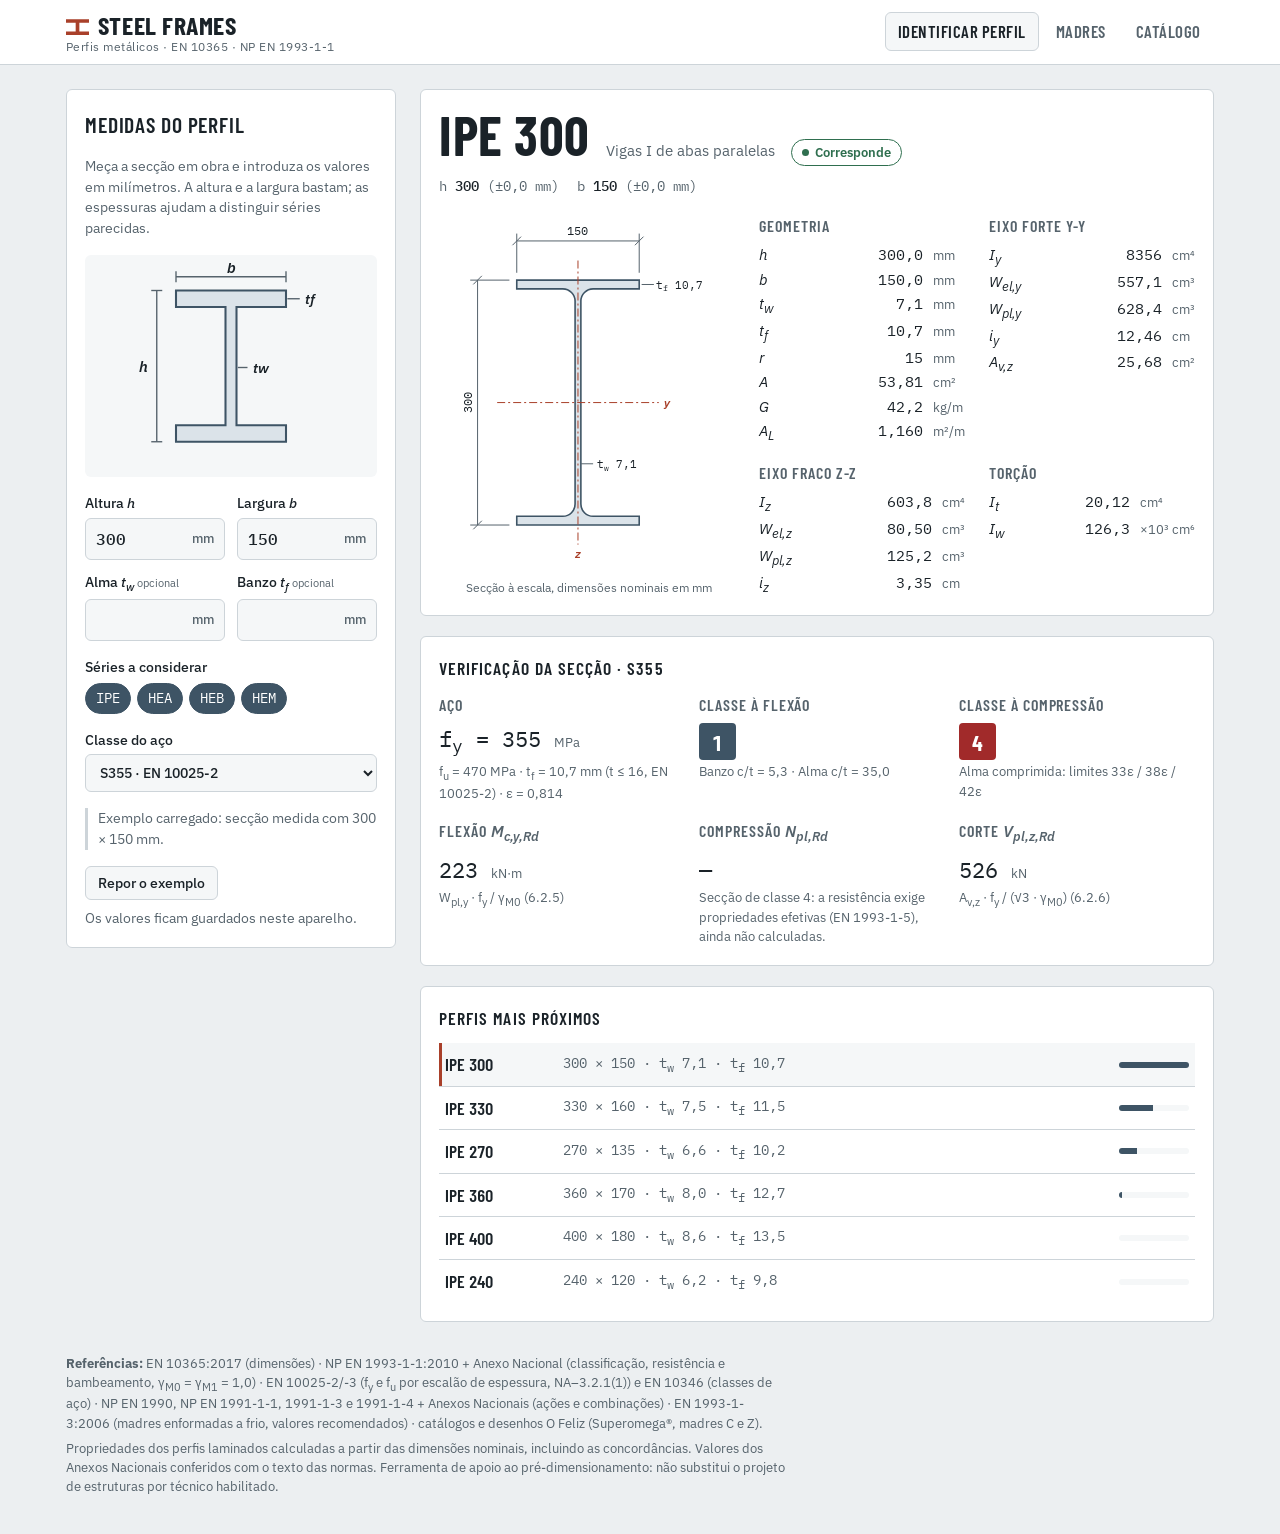
==== index.html @ acbd08f3 "Fase 3 (em curso): motor de cálculo do pórtico de duas águas Ainda sem interface. src/js/portico.js:" ====
<!doctype html>
<!-- Ficheiro gerado por ferramentas/construir.js a partir de src/. Não editar: altere src/ e volte a gerar. -->
<html lang="pt-PT">
<head>
<meta charset="utf-8">
<meta name="viewport" content="width=device-width, initial-scale=1, viewport-fit=cover">
<title>Steel Frames</title>
<meta name="claude:viewport-fit-sides" content="cover">
<meta name="description" content="Identificação e propriedades de perfis metálicos laminados segundo a EN 10365 e o Eurocódigo 3.">
<link rel="preconnect" href="https://fonts.googleapis.com">
<link rel="preconnect" href="https://fonts.gstatic.com" crossorigin>
<link rel="stylesheet" href="https://fonts.googleapis.com/css2?family=Barlow+Condensed:wght@500;600;700&family=IBM+Plex+Mono:wght@400;500&family=IBM+Plex+Sans:wght@400;500;600&display=swap">
<style>
/* Layout: faixa de topo + duas colunas (medidas | resultado) que empilham abaixo de 880px.
   Cor: cinza-aço frio com o vermelho do primário anticorrosivo como único acento. */
:root {
  --fundo: #eceff1;
  --superficie: #ffffff;
  --superficie-2: #f5f7f8;
  --tinta: #1a2228;
  --tinta-suave: #56636c;
  --linha: #cdd4d9;
  --aco: #3e5465;
  --aco-claro: #dbe3e9;
  --primario: #a9402a;
  --primario-tinta: #ffffff;
  --ok: #2f6f4f;
  --aviso: #8a5a00;
  --mau: #a12a2a;
  --f-titulo: "Barlow Condensed", "Arial Narrow", "Roboto Condensed", sans-serif;
  --f-texto: "IBM Plex Sans", "Segoe UI", system-ui, sans-serif;
  --f-dados: "IBM Plex Mono", ui-monospace, "SFMono-Regular", Menlo, monospace;
  --raio: 6px;
}
@media (prefers-color-scheme: dark) {
  :root:not([data-theme="light"]) {
    --fundo: #11161a; --superficie: #192026; --superficie-2: #1f272e; --tinta: #e2e7ea;
    --tinta-suave: #97a4ad; --linha: #2e3941; --aco: #9ab1c2; --aco-claro: #26323b;
    --primario: #e2795c; --primario-tinta: #1a0d08; --ok: #6cc196; --aviso: #e0b357; --mau: #ef8a8a;
    color-scheme: dark;
  }
}
:root[data-theme="dark"] {
  --fundo: #11161a; --superficie: #192026; --superficie-2: #1f272e; --tinta: #e2e7ea;
  --tinta-suave: #97a4ad; --linha: #2e3941; --aco: #9ab1c2; --aco-claro: #26323b;
  --primario: #e2795c; --primario-tinta: #1a0d08; --ok: #6cc196; --aviso: #e0b357; --mau: #ef8a8a;
  color-scheme: dark;
}

* { box-sizing: border-box; }
[hidden] { display: none !important; }
html { -webkit-text-size-adjust: 100%; }
body {
  margin: 0;
  background: var(--fundo);
  color: var(--tinta);
  font: 15px/1.5 var(--f-texto);
}
body::before {
  content: ""; position: fixed; inset: 0 0 auto; height: env(safe-area-inset-top, 0px);
  z-index: 10; background: var(--superficie);
}
h1, h2, h3 { text-wrap: balance; margin: 0; }
button, input, select { font: inherit; color: inherit; }
:focus-visible { outline: 2px solid var(--primario); outline-offset: 2px; }

/* Topo */
.topo {
  position: sticky; top: env(safe-area-inset-top, 0px); z-index: 5;
  background: var(--superficie);
  border-bottom: 1px solid var(--linha);
}
.topo-interior, .conteudo, .rodape {
  max-width: 1180px; margin-inline: auto;
  padding-left: max(16px, env(safe-area-inset-left, 0px));
  padding-right: max(16px, env(safe-area-inset-right, 0px));
}
.topo-interior {
  display: flex; flex-wrap: wrap; align-items: center; justify-content: space-between;
  gap: 8px 24px; padding-block: 10px;
}
.marca { display: flex; flex-direction: column; line-height: 1.15; }
.marca-nome {
  font-family: var(--f-titulo); font-weight: 700; font-size: 1.6rem;
  letter-spacing: 0.02em; text-transform: uppercase;
}
.marca-nome::before {
  content: ""; display: inline-block; width: 0.9em; height: 0.62em; margin-right: 0.35em;
  background: var(--primario);
  clip-path: polygon(0 0, 100% 0, 100% 22%, 58% 22%, 58% 78%, 100% 78%, 100% 100%, 0 100%, 0 78%, 42% 78%, 42% 22%, 0 22%);
}
.marca-sub { font-size: 0.78rem; color: var(--tinta-suave); letter-spacing: 0.04em; }
.separadores { display: flex; flex-wrap: wrap; gap: 4px; }
.separador {
  border: 1px solid transparent; background: none; cursor: pointer;
  padding: 6px 12px; border-radius: var(--raio);
  font-family: var(--f-titulo); font-weight: 600; font-size: 1.05rem; letter-spacing: 0.03em;
  text-transform: uppercase; color: var(--tinta-suave);
}
.separador:hover { color: var(--tinta); background: var(--superficie-2); }
.separador[aria-selected="true"] { color: var(--tinta); border-color: var(--linha); background: var(--superficie-2); }

/* Conteúdo */
.conteudo { padding-block: 24px 8px; }
.vista-dupla {
  display: grid; gap: 24px;
  grid-template-columns: minmax(260px, 330px) minmax(0, 1fr);
  align-items: start;
}
.vista[hidden] { display: none !important; }
@media (max-width: 880px) {
  .vista-dupla { grid-template-columns: minmax(0, 1fr); }
}

.titulo-painel {
  font-family: var(--f-titulo); font-weight: 600; font-size: 1.35rem;
  text-transform: uppercase; letter-spacing: 0.04em;
}
.nota { color: var(--tinta-suave); font-size: 0.86rem; margin: 0; max-width: 65ch; }
.nota-exemplo { border-left: 3px solid var(--linha); padding-left: 10px; }

/* Painel de medidas */
.painel-medidas {
  display: flex; flex-direction: column; gap: 16px;
  background: var(--superficie); border: 1px solid var(--linha); border-radius: var(--raio);
  padding: 18px;
}
@media (min-width: 881px) { .painel-medidas { position: sticky; top: calc(env(safe-area-inset-top, 0px) + 84px); } }
.esquema { margin: 0; padding: 8px; background: var(--superficie-2); border-radius: var(--raio); }
.esquema svg { display: block; width: 100%; max-width: 220px; height: auto; margin-inline: auto; }
.esquema-perfil { fill: var(--aco-claro); stroke: var(--aco); stroke-width: 1.5; }
.esquema-cota line, .esquema-guia { stroke: var(--tinta-suave); stroke-width: 1; }
.esquema-txt { fill: var(--tinta); font: italic 600 11px var(--f-texto); text-anchor: middle; }
.esquema-txt-s { font-size: 10px; text-anchor: start; }

.campos { display: grid; grid-template-columns: repeat(2, minmax(0, 1fr)); gap: 12px; align-items: end; }
.campo { display: flex; flex-direction: column; gap: 4px; min-width: 0; font-size: 0.86rem; font-weight: 500; }
.campo small { font-weight: 400; color: var(--tinta-suave); }
.campo i { font-family: var(--f-texto); }
.entrada {
  display: flex; align-items: center;
  background: var(--superficie-2); border: 1px solid var(--linha); border-radius: var(--raio);
}
.entrada:focus-within { border-color: var(--primario); }
.entrada input {
  flex: 1; min-width: 0; width: 100%; border: 0; background: none; padding: 8px 10px;
  font-family: var(--f-dados); font-size: 1rem; font-variant-numeric: tabular-nums;
}
.entrada input:focus { outline: none; }
.entrada em { font-style: normal; color: var(--tinta-suave); padding-right: 10px; font-size: 0.8rem; }
select {
  padding: 8px 10px; border: 1px solid var(--linha); border-radius: var(--raio);
  background: var(--superficie-2);
}
.grupo { border: 0; margin: 0; padding: 0; display: flex; flex-direction: column; gap: 6px; }
.grupo legend { font-size: 0.86rem; font-weight: 500; padding: 0; margin-bottom: 6px; }
.fichas { display: flex; flex-wrap: wrap; gap: 6px; }
.ficha {
  display: inline-flex; align-items: center; gap: 6px; cursor: pointer;
  padding: 4px 10px; border: 1px solid var(--linha); border-radius: 999px;
  font-family: var(--f-dados); font-size: 0.85rem; background: var(--superficie);
  user-select: none;
}
.ficha input { position: absolute; opacity: 0; pointer-events: none; }
.ficha:has(input:checked) { background: var(--aco); border-color: var(--aco); color: var(--superficie); }
.ficha:has(input:focus-visible) { outline: 2px solid var(--primario); outline-offset: 2px; }

/* Resultado */
.resultado { display: flex; flex-direction: column; gap: 20px; min-width: 0; }
.cartao {
  background: var(--superficie); border: 1px solid var(--linha); border-radius: var(--raio);
  padding: 18px; min-width: 0;
}
.cabeca-resultado { display: flex; flex-wrap: wrap; align-items: baseline; gap: 6px 16px; }
.cartao .nome-perfil {
  margin: 0; color: var(--tinta); text-transform: none;
  font-family: var(--f-titulo); font-weight: 700; font-size: clamp(2.4rem, 6vw, 3.4rem);
  line-height: 1; letter-spacing: 0.01em;
}
.familia-perfil { color: var(--tinta-suave); }
.selo {
  display: inline-flex; align-items: center; gap: 6px; padding: 3px 10px; border-radius: 999px;
  font-size: 0.8rem; font-weight: 600; border: 1px solid currentColor;
}
.selo::before { content: ""; width: 7px; height: 7px; border-radius: 50%; background: currentColor; }
.selo-ok { color: var(--ok); }
.selo-aviso { color: var(--aviso); }
.selo-mau { color: var(--mau); }
.desvios {
  display: flex; flex-wrap: wrap; gap: 4px 18px; margin-top: 10px;
  font-family: var(--f-dados); font-size: 0.85rem; color: var(--tinta-suave);
}
.desvios b { color: var(--tinta); font-weight: 500; }
.alerta {
  margin-top: 12px; padding: 8px 12px; border-radius: var(--raio);
  background: var(--superficie-2); border-left: 3px solid var(--aviso); font-size: 0.88rem;
}

.corpo-resultado {
  display: grid; gap: 20px; margin-top: 18px;
  grid-template-columns: minmax(200px, 300px) minmax(0, 1fr);
}
@media (max-width: 640px) { .corpo-resultado { grid-template-columns: minmax(0, 1fr); } }
.desenho { margin: 0; align-self: start; }
.desenho svg { display: block; width: 100%; height: auto; max-height: 360px; }
.desenho figcaption { font-size: 0.78rem; color: var(--tinta-suave); text-align: center; margin-top: 4px; }
.sec-forma { fill: var(--aco-claro); stroke: var(--aco); stroke-width: 1.6; vector-effect: non-scaling-stroke; }
.sec-eixo { stroke: var(--primario); stroke-width: 1; stroke-dasharray: 8 3 2 3; vector-effect: non-scaling-stroke; fill: none; }
.sec-cota { stroke: var(--tinta-suave); stroke-width: 1; vector-effect: non-scaling-stroke; fill: none; }
.sec-txt { fill: var(--tinta); font-family: var(--f-dados); }
.sec-txt-eixo { fill: var(--primario); font-family: var(--f-texto); font-style: italic; font-weight: 600; }

.grupos-props { display: grid; grid-template-columns: repeat(auto-fit, minmax(190px, 1fr)); gap: 16px 24px; }
.grupo-props h3, .ec3-item h3, .cartao h2 {
  font-family: var(--f-titulo); font-weight: 600; font-size: 1rem; text-transform: uppercase;
  letter-spacing: 0.06em; color: var(--tinta-suave); margin-bottom: 6px;
}
.cartao h2 { font-size: 1.1rem; color: var(--tinta); margin-bottom: 12px; }
.lista-props { margin: 0; display: grid; grid-template-columns: auto 1fr auto; gap: 2px 10px; align-items: baseline; }
.lista-props dt { font-style: italic; }
.lista-props dd { margin: 0; text-align: right; font-family: var(--f-dados); font-variant-numeric: tabular-nums; }
.lista-props .un { color: var(--tinta-suave); font-size: 0.8rem; text-align: left; font-family: var(--f-texto); }

.ec3 { display: grid; grid-template-columns: repeat(auto-fit, minmax(220px, 1fr)); gap: 16px 24px; }
.valor-grande {
  font-family: var(--f-dados); font-size: 1.35rem; font-variant-numeric: tabular-nums;
}
.valor-grande small { font-size: 0.8rem; color: var(--tinta-suave); font-family: var(--f-texto); }
.ec3-item .sym { text-transform: none; letter-spacing: 0; font-family: var(--f-texto); font-style: italic; }
.ec3-item p { margin: 2px 0 0; font-size: 0.82rem; color: var(--tinta-suave); }
.classe {
  display: inline-grid; place-items: center; width: 1.7em; height: 1.7em; border-radius: 4px;
  font-family: var(--f-titulo); font-weight: 700; background: var(--aco); color: var(--superficie);
}
.classe-4 { background: var(--mau); }

.candidatos { list-style: none; margin: 0; padding: 0; display: flex; flex-direction: column; }
.candidatos li + li { border-top: 1px solid var(--linha); }
.candidato {
  width: 100%; display: grid; grid-template-columns: 7.5em 1fr auto; gap: 12px; align-items: center;
  padding: 8px 6px; border: 0; background: none; cursor: pointer; text-align: left;
  font-family: var(--f-dados); font-size: 0.88rem; font-variant-numeric: tabular-nums;
}
.candidato:hover { background: var(--superficie-2); }
.candidato[aria-current="true"] { background: var(--superficie-2); box-shadow: inset 3px 0 0 var(--primario); }
.candidato-nome { font-family: var(--f-titulo); font-weight: 600; font-size: 1.1rem; }
.candidato-dims { color: var(--tinta-suave); min-width: 0; }
.barra { width: 70px; height: 6px; background: var(--superficie-2); border-radius: 3px; overflow: hidden; }
.barra span { display: block; height: 100%; background: var(--aco); }

/* Catálogo */
#vista-catalogo { display: flex; flex-direction: column; gap: 12px; }
.catalogo-topo { display: flex; flex-wrap: wrap; align-items: center; justify-content: space-between; gap: 12px; }
.ficha-radio { font-family: var(--f-dados); }
.tabela-rolo {
  overflow-x: auto; background: var(--superficie); border: 1px solid var(--linha); border-radius: var(--raio);
  max-height: 70vh;
}
.tabela { border-collapse: collapse; width: 100%; font-variant-numeric: tabular-nums; font-size: 0.86rem; }
.tabela th, .tabela td { padding: 6px 10px; text-align: right; white-space: nowrap; }
.tabela th:first-child, .tabela td:first-child { text-align: left; position: sticky; left: 0; background: inherit; }
.tabela thead th {
  position: sticky; top: 0; z-index: 1; background: var(--superficie-2);
  font-weight: 600; border-bottom: 1px solid var(--linha);
}
.tabela thead th:first-child { z-index: 2; background: var(--superficie-2); }
.tabela thead .un { display: block; font-weight: 400; color: var(--tinta-suave); font-size: 0.75rem; }
.tabela tbody tr { background: var(--superficie); cursor: pointer; }
.tabela tbody tr:nth-child(even) { background: var(--superficie-2); }
.tabela tbody tr:hover td { color: var(--primario); }
.tabela td { font-family: var(--f-dados); }
.tabela td:first-child { font-family: var(--f-titulo); font-weight: 600; font-size: 1rem; }

/* Rodapé */
.rodape { padding-block: 24px 32px; color: var(--tinta-suave); font-size: 0.8rem; }
.rodape p { margin: 0 0 6px; max-width: 90ch; }

@media (prefers-reduced-motion: no-preference) {
  .cartao { animation: surgir 0.18s ease-out; }
  @keyframes surgir { from { transform: translateY(3px); } to { transform: none; } }
}

/* Madres */
.painel-madres { position: static !important; }
.painel-madres .grupo { gap: 10px; }
.painel-madres .grupo legend {
  font-family: var(--f-titulo); font-weight: 600; font-size: 1rem; text-transform: uppercase;
  letter-spacing: 0.06em; color: var(--tinta-suave); margin-bottom: 2px;
}
.verificar { display: flex; align-items: center; gap: 8px; font-size: 0.86rem; cursor: pointer; }
.verificar input { width: 16px; height: 16px; accent-color: var(--aco); }
.painel-madres select { width: 100%; }
.numeros { display: grid; grid-template-columns: repeat(auto-fit, minmax(150px, 1fr)); gap: 12px 24px; margin-top: 16px; }
.numeros p { margin: 2px 0 0; font-size: 0.82rem; color: var(--tinta-suave); }
.verifs { list-style: none; margin: 18px 0 12px; padding: 0; display: flex; flex-direction: column; gap: 10px; }
.verif {
  display: grid; grid-template-columns: minmax(0, 1fr) 3.5em 120px; gap: 2px 12px; align-items: center;
}
.verif-nome { font-weight: 500; }
.verif-u { text-align: right; font-family: var(--f-dados); font-variant-numeric: tabular-nums; }
.verif-det { grid-column: 1 / -1; font-size: 0.8rem; color: var(--tinta-suave); }
@media (max-width: 480px) { .verif { grid-template-columns: minmax(0, 1fr) 3.5em 70px; } }
.util { display: block; height: 8px; background: var(--superficie-2); border-radius: 4px; overflow: hidden; border: 1px solid var(--linha); }
.util span { display: block; height: 100%; }
.util-ok span { background: var(--ok); }
.util-aviso span { background: var(--aviso); }
.util-mau span { background: var(--mau); }
.candidato-madre { grid-template-columns: 6.5em minmax(0, 1fr) 3.8em 70px; }
.candidato-u { text-align: right; white-space: nowrap; }
@media (max-width: 480px) { .candidato-madre { grid-template-columns: 5.5em minmax(0, 1fr) 3.6em; } .candidato-madre .util { display: none; } }

.esquicos { display: grid; grid-template-columns: minmax(0, 1fr); gap: 24px; }
.esquico { margin: 0; min-width: 0; }
.esquico svg { display: block; width: 100%; height: auto; max-height: 380px; }
.esquico figcaption { font-size: 0.8rem; color: var(--tinta-suave); margin-top: 6px; }
.esq-faixa { fill: var(--primario); fill-opacity: 0.22; }
.esq-madre { stroke: var(--aco); stroke-width: 1; vector-effect: non-scaling-stroke; opacity: 0.55; }
.esq-madre-ativa { stroke: var(--primario); stroke-width: 3; vector-effect: non-scaling-stroke; }
.esq-portico { stroke: var(--tinta); stroke-width: 1.6; vector-effect: non-scaling-stroke; }
.esq-cumeeira { stroke: var(--tinta-suave); stroke-width: 1; stroke-dasharray: 6 4; vector-effect: non-scaling-stroke; }
.esq-cota { stroke: var(--tinta-suave); stroke-width: 1; fill: none; vector-effect: non-scaling-stroke; }
.esq-solo { stroke: var(--tinta-suave); stroke-width: 1; stroke-dasharray: 2 3; vector-effect: non-scaling-stroke; }
.esq-estrutura { stroke: var(--tinta); stroke-width: 2.2; fill: none; stroke-linejoin: round; vector-effect: non-scaling-stroke; }
.esq-madre-sec { fill: var(--aco); }
.esq-madre-sec-ativa { fill: var(--primario); }
.esq-seta-g, .esq-seta-w { stroke-width: 2; vector-effect: non-scaling-stroke; }
.esq-seta-g { stroke: var(--aco); }
.esq-seta-g-cab { fill: var(--aco); }
.esq-seta-w { stroke: var(--primario); }
.esq-seta-w-cab { fill: var(--primario); }
.esq-txt { fill: var(--tinta); font-family: var(--f-dados); stroke: var(--superficie); paint-order: stroke; stroke-linejoin: round; }

.acoes { display: grid; grid-template-columns: repeat(auto-fit, minmax(240px, 1fr)); gap: 16px 24px; }
.acao h3, h3.sub {
  font-family: var(--f-titulo); font-weight: 600; font-size: 1rem; text-transform: uppercase;
  letter-spacing: 0.06em; color: var(--tinta-suave); margin: 0 0 4px;
}
h3.sub { margin-top: 18px; margin-bottom: 8px; }
.acao p { margin: 0; font-size: 0.88rem; }
.acao b, .acoes b { font-family: var(--f-dados); font-weight: 500; }
.tabela-baixa { max-height: none; }
.tabela-simples tbody tr { cursor: default; }
.tabela-simples tbody tr:hover td { color: inherit; }
.tabela-simples tbody th { text-align: left; font-weight: 400; white-space: normal; min-width: 10em; }
.cartao .tabela-simples th:first-child { position: static; }
.hipoteses { margin: 0; padding-left: 1.2em; display: flex; flex-direction: column; gap: 6px; font-size: 0.88rem; max-width: 75ch; }
.verif-nao .verif-nome { color: var(--tinta-suave); }
.tabela tbody tr.linha-omega { cursor: default; }
.tabela tbody tr.linha-omega:hover td { color: inherit; }
.tabela tbody tr.linha-omega td:first-child { font-family: var(--f-dados); font-weight: 500; font-size: 0.86rem; }
@media (max-width: 400px) {
  .separador { padding: 6px 8px; font-size: 0.95rem; }
}
.resultado .cartao { scroll-margin-top: calc(env(safe-area-inset-top, 0px) + 110px); }
.nome-perfil:focus { outline: none; }
.acoes-form { display: flex; flex-wrap: wrap; align-items: center; gap: 8px 12px; }
.botao-sec {
  padding: 6px 12px; border: 1px solid var(--linha); border-radius: var(--raio);
  background: var(--superficie-2); cursor: pointer; font-size: 0.86rem; font-weight: 500;
}
.botao-sec:hover { border-color: var(--aco); }
</style>
</head>
<body>
<header class="topo">
  <div class="topo-interior">
    <div class="marca">
      <span class="marca-nome">Steel Frames</span>
      <span class="marca-sub">Perfis metálicos · EN 10365 · NP EN 1993-1-1</span>
    </div>
    <nav class="separadores" aria-label="Secções">
      <button type="button" class="separador" id="tab-identificar" data-vista="identificar" aria-selected="true">Identificar perfil</button>
      <button type="button" class="separador" id="tab-madres" data-vista="madres" aria-selected="false">Madres</button>
      <button type="button" class="separador" id="tab-catalogo" data-vista="catalogo" aria-selected="false">Catálogo</button>
    </nav>
  </div>
</header>

<main class="conteudo">
  <section class="vista vista-dupla" id="vista-identificar" aria-labelledby="tab-identificar">
    <form class="painel-medidas" id="form-medidas" autocomplete="off">
      <h1 class="titulo-painel">Medidas do perfil</h1>
      <p class="nota">Meça a secção em obra e introduza os valores em milímetros. A altura e a largura bastam; as espessuras ajudam a distinguir séries parecidas.</p>

      <figure class="esquema" aria-hidden="true">
        <svg viewBox="0 0 160 150" role="img">
          <path class="esquema-perfil" d="M40 20h80v12H84v86h36v12H40v-12h36V32H40z"/>
          <g class="esquema-cota">
            <line x1="40" y1="10" x2="120" y2="10"/><line x1="40" y1="6" x2="40" y2="14"/><line x1="120" y1="6" x2="120" y2="14"/>
            <line x1="26" y1="20" x2="26" y2="130"/><line x1="22" y1="20" x2="30" y2="20"/><line x1="22" y1="130" x2="30" y2="130"/>
          </g>
          <text x="80" y="7" class="esquema-txt">b</text>
          <text x="16" y="79" class="esquema-txt">h</text>
          <text x="96" y="80" class="esquema-txt esquema-txt-s">tw</text>
          <text x="134" y="30" class="esquema-txt esquema-txt-s">tf</text>
          <line class="esquema-guia" x1="121" y1="26" x2="130" y2="26"/>
          <line class="esquema-guia" x1="85" y1="76" x2="92" y2="76"/>
        </svg>
      </figure>

      <div class="campos">
        <label class="campo" for="in-h"><span>Altura <i>h</i></span>
          <span class="entrada"><input id="in-h" name="h" type="text" inputmode="decimal" min="0" step="0.1" required><em>mm</em></span></label>
        <label class="campo" for="in-b"><span>Largura <i>b</i></span>
          <span class="entrada"><input id="in-b" name="b" type="text" inputmode="decimal" min="0" step="0.1" required><em>mm</em></span></label>
        <label class="campo" for="in-tw"><span>Alma <i>t<sub>w</sub></i> <small>opcional</small></span>
          <span class="entrada"><input id="in-tw" name="tw" type="text" inputmode="decimal" min="0" step="0.1"><em>mm</em></span></label>
        <label class="campo" for="in-tf"><span>Banzo <i>t<sub>f</sub></i> <small>opcional</small></span>
          <span class="entrada"><input id="in-tf" name="tf" type="text" inputmode="decimal" min="0" step="0.1"><em>mm</em></span></label>
      </div>

      <fieldset class="grupo">
        <legend>Séries a considerar</legend>
        <div class="fichas" id="fichas-familias"></div>
      </fieldset>

      <label class="campo" for="in-aco"><span>Classe do aço</span>
        <select id="in-aco" name="aco"></select></label>

      <p class="nota nota-exemplo" id="nota-exemplo">Exemplo carregado: secção medida com 300 × 150 mm.</p>
      <div class="acoes-form"><button type="button" class="botao-sec" id="repor-identificar">Repor o exemplo</button><span class="nota">Os valores ficam guardados neste aparelho.</span></div>
    </form>

    <div class="resultado" id="resultado" aria-live="polite"></div>
  </section>

  <section class="vista vista-dupla" id="vista-madres" aria-labelledby="tab-madres" hidden>
    <form class="painel-medidas painel-madres" id="form-madres" autocomplete="off">
      <h1 class="titulo-painel">Madres de cobertura</h1>
      <p class="nota">Pré-dimensionamento de madres numa cobertura de duas águas, com as ações do Anexo Nacional português (Portugal continental).</p>

      <fieldset class="grupo">
        <legend>Pavilhão</legend>
        <div class="campos">
          <label class="campo" for="m-largura"><span>Vão do pórtico</span>
            <span class="entrada"><input id="m-largura" name="largura" type="text" inputmode="decimal" min="1" step="0.1" value="20"><em>m</em></span></label>
          <label class="campo" for="m-comprimento"><span>Comprimento</span>
            <span class="entrada"><input id="m-comprimento" name="comprimento" type="text" inputmode="decimal" min="1" step="0.1" value="48"><em>m</em></span></label>
          <label class="campo" for="m-beirado"><span>Altura no pilar</span>
            <span class="entrada"><input id="m-beirado" name="beirado" type="text" inputmode="decimal" value="7"><em>m</em></span></label>
          <label class="campo" for="m-meio"><span>Altura a meio vão</span>
            <span class="entrada"><input id="m-meio" name="meio" type="text" inputmode="decimal" value="8,4"><em>m</em></span></label>
        </div>
        <p class="nota" id="m-inclinacao"></p>
      </fieldset>

      <fieldset class="grupo">
        <legend>Madres</legend>
        <label class="campo" for="m-tipo"><span>Tipo de madre</span>
          <select id="m-tipo" name="tipo">
            <option value="IPE" selected>IPE laminado (NP EN 1993-1-1)</option>
            <option value="Superomega">Superomega® · O Feliz (EN 1993-1-3)</option>
            <option value="C">Madre C · O Feliz (EN 1993-1-3)</option>
            <option value="Z">Madre Z · O Feliz (EN 1993-1-3)</option>
          </select></label>
        <label class="campo" for="m-aco"><span>Classe do aço</span>
          <select id="m-aco" name="aco"></select></label>
        <div class="campos">
          <label class="campo" for="m-vao"><span>Entre pórticos</span>
            <span class="entrada"><input id="m-vao" name="vao" type="text" inputmode="decimal" min="1" step="0.1" value="6"><em>m</em></span></label>
          <label class="campo" for="m-espacamento"><span>Entre madres</span>
            <span class="entrada"><input id="m-espacamento" name="espacamento" type="text" inputmode="decimal" min="0.3" step="0.05" value="1,5"><em>m</em></span></label>
        </div>
        <label class="campo" for="m-esquema"><span>Esquema estático</span>
          <select id="m-esquema" name="esquema"></select></label>
        <label class="campo" for="m-tirantes"><span>Travamento do banzo inferior</span>
          <select id="m-tirantes" name="tirantes">
            <option value="0">Sem travamento intermédio (só nos pórticos)</option>
            <option value="1" selected>Tirantes a meio vão</option>
            <option value="2">Tirantes a terços do vão</option>
          </select></label>
        <label class="campo" for="m-posicao"><span>Posição na cobertura</span>
          <select id="m-posicao" name="posicao"></select></label>
      </fieldset>

      <fieldset class="grupo" id="m-grupo-enformados" hidden>
        <legend>Enformados a frio (EN 1993-1-3)</legend>
        <div id="m-campos-continuidade">
          <label class="campo" for="m-ligacao"><span>Continuidade nos apoios intermédios</span>
            <select id="m-ligacao" name="ligacao">
              <option value="continua" selected>Madre contínua, sem emenda nos apoios</option>
              <option value="sobreposicao">Sobreposição (empalme) sobre os apoios</option>
            </select></label>
          <label class="campo" for="m-sobreposicao" id="m-campo-sobreposicao"><span>Comprimento total da sobreposição, se medido</span>
            <span class="entrada"><input id="m-sobreposicao" name="sobreposicao" type="text" inputmode="decimal" min="0" step="0.05" value="" placeholder="desconhecido"><em>m</em></span></label>
          <p class="nota" id="m-nota-sobreposicao">Com 0,1 L ou mais para cada lado do apoio, a madre conta como contínua, com secção dupla sobre o apoio. Mais curta ou desconhecida, a continuidade é parcial: o vão verifica-se também como simplesmente apoiado (EN 1993-1-3, 10.1.3.4).</p>
        </div>
        <label class="campo" for="m-restricao"><span>Restrição do revestimento ao banzo livre</span>
          <select id="m-restricao" name="restricao">
            <option value="nenhuma" selected>Nenhuma (K = 0), do lado da segurança</option>
            <option value="chapa">Chapa trapezoidal fixada nas ondas baixas (130 p, 10.1.5.2(7))</option>
            <option value="cd">Rigidez CD indicada pelo fabricante do revestimento</option>
          </select></label>
        <div class="campos">
          <label class="campo" for="m-fixacoes" id="m-campo-fixacoes"><span>Fixações por metro de madre (p)</span>
            <span class="entrada"><input id="m-fixacoes" name="fixacoes" type="text" inputmode="decimal" min="0.5" step="0.5" value="2"><em>/m</em></span></label>
          <label class="campo" for="m-cd" id="m-campo-cd"><span>C<sub>D</sub> do revestimento</span>
            <span class="entrada"><input id="m-cd" name="cd" type="text" inputmode="decimal" min="0" step="0.1" value="0,5"><em>kN·m/m/rad</em></span></label>
          <label class="campo" for="m-apoio" id="m-campo-apoio"><span>Largura de apoio na asna</span>
            <span class="entrada"><input id="m-apoio" name="apoio" type="text" inputmode="decimal" min="10" step="10" value="100"><em>mm</em></span></label>
        </div>
        <p class="nota" id="m-nota-restricao"></p>
      </fieldset>

      <fieldset class="grupo">
        <legend>Cargas permanentes e sobrecarga</legend>
        <label class="campo" for="m-revestimento"><span>Revestimento</span>
          <select id="m-revestimento" name="revestimento"></select></label>
        <div class="campos">
          <label class="campo" for="m-grev"><span>Peso do revestimento</span>
            <span class="entrada"><input id="m-grev" name="grev" type="text" inputmode="decimal" min="0" step="0.01"><em>kN/m²</em></span></label>
          <label class="campo" for="m-ginst"><span>Instalações</span>
            <span class="entrada"><input id="m-ginst" name="ginst" type="text" inputmode="decimal" min="0" step="0.01" value="0,10"><em>kN/m²</em></span></label>
          <label class="campo" for="m-qk"><span>Sobrecarga (cat. H)</span>
            <span class="entrada"><input id="m-qk" name="qk" type="text" inputmode="decimal" min="0" step="0.05" value="0,4"><em>kN/m²</em></span></label>
        </div>
      </fieldset>

      <fieldset class="grupo">
        <legend>Local</legend>
        <div class="campos">
          <label class="campo" for="m-distrito"><span>Distrito</span>
            <select id="m-distrito" name="distrito"></select></label>
          <label class="campo" for="m-concelho" id="m-campo-concelho"><span>Concelho</span>
            <select id="m-concelho" name="concelho"></select></label>
        </div>
        <div class="campos">
          <label class="campo" for="m-altitude"><span>Altitude</span>
            <span class="entrada"><input id="m-altitude" name="altitude" type="text" inputmode="decimal" min="0" max="1500" step="10" value="150"><em>m</em></span></label>
          <label class="campo" for="m-zona-neve"><span>Zona de neve</span>
            <select id="m-zona-neve" name="zonaNeve">
              <option value="Z1">Z1</option>
              <option value="Z2" selected>Z2</option>
              <option value="Z3">Z3</option>
            </select></label>
        </div>
        <p class="nota" id="m-nota-neve"></p>
        <label class="campo" for="m-exposicao"><span>Exposição à neve</span>
          <select id="m-exposicao" name="exposicao">
            <option value="normal" selected>Normal (Ce = 1,0)</option>
            <option value="exposta">Exposta ao vento (Ce = 0,8)</option>
            <option value="abrigada">Abrigada (Ce = 1,2)</option>
          </select></label>
        <label class="campo" for="m-terreno"><span>Categoria de terreno</span>
          <select id="m-terreno" name="terreno">
            <option value="I">I · Costa exposta ao mar</option>
            <option value="II">II · Campo aberto, obstáculos isolados</option>
            <option value="III" selected>III · Industrial, suburbano, floresta</option>
            <option value="IV">IV · Urbano, edifícios acima de 15 m</option>
          </select></label>
        <div class="campos">
          <label class="campo" for="m-cpi-max"><span>c<sub>pi</sub> máximo</span>
            <span class="entrada"><input id="m-cpi-max" name="cpiMax" type="text" inputmode="decimal" min="-1" max="1" step="0.05" value="0,2"></span></label>
          <label class="campo" for="m-cpi-min"><span>c<sub>pi</sub> mínimo</span>
            <span class="entrada"><input id="m-cpi-min" name="cpiMin" type="text" inputmode="decimal" min="-1" max="1" step="0.05" value="−0,3"></span></label>
        </div>
        <p class="nota">+0,2 / −0,3 sem face dominante. Com portões grandes que possam ficar abertos, ver NP EN 1991-1-4, 7.2.9(5).</p>
        <label class="verificar" for="m-costa"><input id="m-costa" name="costa" type="checkbox"> A menos de 5 km da costa</label>
        <p class="nota" id="m-zona-vento"></p>
        <label class="campo" for="m-orografia"><span>Orografia (vento)</span>
          <select id="m-orografia" name="orografia">
            <option value="plano" selected>Terreno plano (c0 = 1,0)</option>
            <option value="colina">Colina isolada ou em cadeia (Anexo A.3)</option>
            <option value="escarpa">Falésia ou escarpa (Anexo A.3)</option>
            <option value="manual">c0 de estudo específico</option>
          </select></label>
        <div class="campos" id="m-campos-orografia">
          <label class="campo" for="m-oro-h"><span>Altura do relevo H</span>
            <span class="entrada"><input id="m-oro-h" name="oroH" type="text" inputmode="decimal" min="0" step="1" value="30"><em>m</em></span></label>
          <label class="campo" for="m-oro-lu"><span>Vertente a barlavento L<sub>u</sub></span>
            <span class="entrada"><input id="m-oro-lu" name="oroLu" type="text" inputmode="decimal" min="1" step="10" value="300"><em>m</em></span></label>
          <label class="campo" for="m-oro-ld" id="m-campo-oro-ld"><span>Vertente a sotavento L<sub>d</sub></span>
            <span class="entrada"><input id="m-oro-ld" name="oroLd" type="text" inputmode="decimal" min="1" step="10" value="300"><em>m</em></span></label>
          <label class="campo" for="m-oro-x"><span>Distância à crista x</span>
            <span class="entrada"><input id="m-oro-x" name="oroX" type="text" inputmode="decimal" step="10" value="0"><em>m</em></span></label>
        </div>
        <label class="campo" for="m-c0" id="m-campo-c0"><span>Coeficiente de orografia c<sub>0</sub></span>
          <span class="entrada"><input id="m-c0" name="c0" type="text" inputmode="decimal" min="1" max="2" step="0.05" value="1,0"></span></label>
        <p class="nota" id="m-nota-orografia"></p>
      </fieldset>

      <p class="nota nota-exemplo" id="m-nota-exemplo">Exemplo carregado: pavilhão de 20 × 48 m, alturas de 7,0 m no pilar e 8,4 m a meio vão, com painel sandwich.</p>
      <div class="acoes-form"><button type="button" class="botao-sec" id="repor-madres">Repor o exemplo</button><span class="nota">Os valores ficam guardados neste aparelho.</span></div>
    </form>

    <div class="resultado" id="resultado-madres" aria-live="polite"></div>
  </section>

  <section class="vista" id="vista-catalogo" aria-labelledby="tab-catalogo" hidden>
    <div class="catalogo-topo">
      <h1 class="titulo-painel">Catálogo de perfis</h1>
      <div class="fichas" id="fichas-catalogo" role="radiogroup" aria-label="Série"></div>
    </div>
    <p class="nota" id="catalogo-desc"></p>
    <div class="tabela-rolo">
      <table class="tabela" id="tabela-catalogo"></table>
    </div>
    <p class="nota" id="catalogo-ajuda">Toque numa linha para abrir o perfil com todas as propriedades.</p>
  </section>
</main>

<footer class="rodape">
  <p><strong>Referências:</strong> EN 10365:2017 (dimensões) · NP EN 1993-1-1:2010 + Anexo Nacional (classificação, resistência e bambeamento, γ<sub>M0</sub> = γ<sub>M1</sub> = 1,0) · EN 10025-2/-3 (f<sub>y</sub> e f<sub>u</sub> por escalão de espessura, NA–3.2.1(1)) e EN 10346 (classes de aço) · NP EN 1990, NP EN 1991-1-1, 1991-1-3 e 1991-1-4 + Anexos Nacionais (ações e combinações) · EN 1993-1-3:2006 (madres enformadas a frio, valores recomendados) · catálogos e desenhos O Feliz (Superomega®, madres C e Z).</p>
  <p>Propriedades dos perfis laminados calculadas a partir das dimensões nominais, incluindo as concordâncias. Valores dos Anexos Nacionais conferidos com o texto das normas. Ferramenta de apoio ao pré-dimensionamento: não substitui o projeto de estruturas por técnico habilitado.</p>
</footer>

<script>
/*
 * Dimensões nominais de perfis laminados a quente — EN 10365:2017.
 * Cada linha: [designação, h, b, tw, tf, r] em mm.
 * As propriedades estáticas são calculadas a partir destas dimensões em seccao.js.
 */
var PERFIS = {
  IPE: {
    descricao: "Vigas I de abas paralelas",
    linhas: [
      ["IPE 80", 80, 46, 3.8, 5.2, 5],
      ["IPE 100", 100, 55, 4.1, 5.7, 7],
      ["IPE 120", 120, 64, 4.4, 6.3, 7],
      ["IPE 140", 140, 73, 4.7, 6.9, 7],
      ["IPE 160", 160, 82, 5.0, 7.4, 9],
      ["IPE 180", 180, 91, 5.3, 8.0, 9],
      ["IPE 200", 200, 100, 5.6, 8.5, 12],
      ["IPE 220", 220, 110, 5.9, 9.2, 12],
      ["IPE 240", 240, 120, 6.2, 9.8, 15],
      ["IPE 270", 270, 135, 6.6, 10.2, 15],
      ["IPE 300", 300, 150, 7.1, 10.7, 15],
      ["IPE 330", 330, 160, 7.5, 11.5, 18],
      ["IPE 360", 360, 170, 8.0, 12.7, 18],
      ["IPE 400", 400, 180, 8.6, 13.5, 21],
      ["IPE 450", 450, 190, 9.4, 14.6, 21],
      ["IPE 500", 500, 200, 10.2, 16.0, 21],
      ["IPE 550", 550, 210, 11.1, 17.2, 24],
      ["IPE 600", 600, 220, 12.0, 19.0, 24]
    ]
  },
  HEA: {
    descricao: "Perfis H de abas largas, série leve",
    linhas: [
      ["HEA 100", 96, 100, 5.0, 8.0, 12],
      ["HEA 120", 114, 120, 5.0, 8.0, 12],
      ["HEA 140", 133, 140, 5.5, 8.5, 12],
      ["HEA 160", 152, 160, 6.0, 9.0, 15],
      ["HEA 180", 171, 180, 6.0, 9.5, 15],
      ["HEA 200", 190, 200, 6.5, 10.0, 18],
      ["HEA 220", 210, 220, 7.0, 11.0, 18],
      ["HEA 240", 230, 240, 7.5, 12.0, 21],
      ["HEA 260", 250, 260, 7.5, 12.5, 24],
      ["HEA 280", 270, 280, 8.0, 13.0, 24],
      ["HEA 300", 290, 300, 8.5, 14.0, 27],
      ["HEA 320", 310, 300, 9.0, 15.5, 27],
      ["HEA 340", 330, 300, 9.5, 16.5, 27],
      ["HEA 360", 350, 300, 10.0, 17.5, 27],
      ["HEA 400", 390, 300, 11.0, 19.0, 27],
      ["HEA 450", 440, 300, 11.5, 21.0, 27],
      ["HEA 500", 490, 300, 12.0, 23.0, 27],
      ["HEA 550", 540, 300, 12.5, 24.0, 27],
      ["HEA 600", 590, 300, 13.0, 25.0, 27],
      ["HEA 650", 640, 300, 13.5, 26.0, 27],
      ["HEA 700", 690, 300, 14.5, 27.0, 27],
      ["HEA 800", 790, 300, 15.0, 28.0, 30],
      ["HEA 900", 890, 300, 16.0, 30.0, 30],
      ["HEA 1000", 990, 300, 16.5, 31.0, 30]
    ]
  },
  HEB: {
    descricao: "Perfis H de abas largas, série normal",
    linhas: [
      ["HEB 100", 100, 100, 6.0, 10.0, 12],
      ["HEB 120", 120, 120, 6.5, 11.0, 12],
      ["HEB 140", 140, 140, 7.0, 12.0, 12],
      ["HEB 160", 160, 160, 8.0, 13.0, 15],
      ["HEB 180", 180, 180, 8.5, 14.0, 15],
      ["HEB 200", 200, 200, 9.0, 15.0, 18],
      ["HEB 220", 220, 220, 9.5, 16.0, 18],
      ["HEB 240", 240, 240, 10.0, 17.0, 21],
      ["HEB 260", 260, 260, 10.0, 17.5, 24],
      ["HEB 280", 280, 280, 10.5, 18.0, 24],
      ["HEB 300", 300, 300, 11.0, 19.0, 27],
      ["HEB 320", 320, 300, 11.5, 20.5, 27],
      ["HEB 340", 340, 300, 12.0, 21.5, 27],
      ["HEB 360", 360, 300, 12.5, 22.5, 27],
      ["HEB 400", 400, 300, 13.5, 24.0, 27],
      ["HEB 450", 450, 300, 14.0, 26.0, 27],
      ["HEB 500", 500, 300, 14.5, 28.0, 27],
      ["HEB 550", 550, 300, 15.0, 29.0, 27],
      ["HEB 600", 600, 300, 15.5, 30.0, 27],
      ["HEB 650", 650, 300, 16.0, 31.0, 27],
      ["HEB 700", 700, 300, 17.0, 32.0, 27],
      ["HEB 800", 800, 300, 17.5, 33.0, 30],
      ["HEB 900", 900, 300, 18.5, 35.0, 30],
      ["HEB 1000", 1000, 300, 19.0, 36.0, 30]
    ]
  },
  HEM: {
    descricao: "Perfis H de abas largas, série pesada",
    linhas: [
      ["HEM 100", 120, 106, 12.0, 20.0, 12],
      ["HEM 120", 140, 126, 12.5, 21.0, 12],
      ["HEM 140", 160, 146, 13.0, 22.0, 12],
      ["HEM 160", 180, 166, 14.0, 23.0, 15],
      ["HEM 180", 200, 186, 14.5, 24.0, 15],
      ["HEM 200", 220, 206, 15.0, 25.0, 18],
      ["HEM 220", 240, 226, 15.5, 26.0, 18],
      ["HEM 240", 270, 248, 18.0, 32.0, 21],
      ["HEM 260", 290, 268, 18.0, 32.5, 24],
      ["HEM 280", 310, 288, 18.5, 33.0, 24],
      ["HEM 300", 340, 310, 21.0, 39.0, 27],
      ["HEM 320", 359, 309, 21.0, 40.0, 27],
      ["HEM 340", 377, 309, 21.0, 40.0, 27],
      ["HEM 360", 395, 308, 21.0, 40.0, 27],
      ["HEM 400", 432, 307, 21.0, 40.0, 27],
      ["HEM 450", 478, 307, 21.0, 40.0, 27],
      ["HEM 500", 524, 306, 21.0, 40.0, 27],
      ["HEM 550", 572, 306, 21.0, 40.0, 27],
      ["HEM 600", 620, 305, 21.0, 40.0, 27],
      ["HEM 650", 668, 305, 21.0, 40.0, 27],
      ["HEM 700", 716, 304, 21.0, 40.0, 27],
      ["HEM 800", 814, 303, 21.0, 40.0, 30],
      ["HEM 900", 910, 302, 21.0, 40.0, 30],
      ["HEM 1000", 1008, 302, 21.0, 40.0, 30]
    ]
  }
};

if (typeof module !== "undefined") module.exports = PERFIS;
</script>
<script>
/*
 * Propriedades de secções I/H laminadas e verificações base do Eurocódigo 3.
 * Unidades internas: mm, N. Os resultados são devolvidos nas unidades dos catálogos
 * (cm², cm⁴, cm³, kg/m, kN, kN·m).
 */
var Seccao = (function () {
  // Coeficientes parciais — NP EN 1993-1-1, Anexo Nacional (valores recomendados).
  var GAMMA_M0 = 1.0;
  var GAMMA_M1 = 1.0;
  var DENSIDADE = 7850; // kg/m³

  // fy e fu (MPa) da norma de produto, como manda o NA–3.2.1(1) da NP EN 1993-1-1 (opção a), e não do
  // Quadro 3.1, que dá valores mais altos entre 16 e 40 mm. fy por escalões de espessura nominal
  // (t ≤ 16, ≤ 40, ≤ 63, ≤ 80 mm); fu mínimo para 3 ≤ t ≤ 100 mm.
  var ESCALOES_T = [16, 40, 63, 80];
  var ACOS = {
    S235: { norma: "EN 10025-2", fy: [235, 225, 215, 215], fu: 360 },
    S275: { norma: "EN 10025-2", fy: [275, 265, 255, 245], fu: 410 },
    S355: { norma: "EN 10025-2", fy: [355, 345, 335, 325], fu: 470 },
    S460: { norma: "EN 10025-3", fy: [460, 440, 430, 410], fu: 540 }
  };

  // Concordância (área, centróide e inércia própria) de cada um dos 4 cantos arredondados.
  var K_AREA = 1 - Math.PI / 4;
  var K_CENTROIDE = (10 - 3 * Math.PI) / (12 - 3 * Math.PI);

  // Inércia própria do canto (quadrado r×r menos quarto de círculo) em torno do seu centróide.
  function inerciaCanto(r) {
    var aq = Math.PI * r * r / 4;
    var dq = r - 4 * r / (3 * Math.PI);              // centróide do quarto de círculo à face
    var iq = Math.PI * Math.pow(r, 4) / 16 - aq * Math.pow(4 * r / (3 * Math.PI), 2) + aq * dq * dq;
    var iFace = Math.pow(r, 4) / 3 - iq;             // em torno da face da alma/banzo
    var a = K_AREA * r * r;
    return iFace - a * Math.pow(K_CENTROIDE * r, 2);
  }

  function aPartirDeLinha(familia, linha) {
    return {
      familia: familia, nome: linha[0],
      h: linha[1], b: linha[2], tw: linha[3], tf: linha[4], r: linha[5]
    };
  }

  function propriedades(p) {
    var h = p.h, b = p.b, tw = p.tw, tf = p.tf, r = p.r;
    var hw = h - 2 * tf;
    var aCanto = K_AREA * r * r;
    var iCanto = inerciaCanto(r);
    var zCanto = h / 2 - tf - K_CENTROIDE * r;       // distância do canto ao eixo y-y
    var yCanto = tw / 2 + K_CENTROIDE * r;           // distância do canto ao eixo z-z

    var A = 2 * b * tf + hw * tw + 4 * aCanto;

    var Iy = (b * Math.pow(h, 3) - (b - tw) * Math.pow(hw, 3)) / 12
      + 4 * (iCanto + aCanto * zCanto * zCanto);
    var Iz = 2 * tf * Math.pow(b, 3) / 12 + hw * Math.pow(tw, 3) / 12
      + 4 * (iCanto + aCanto * yCanto * yCanto);

    var Wply = 2 * (b * tf * (h - tf) / 2 + tw * Math.pow(hw / 2, 2) / 2 + 2 * aCanto * zCanto);
    var Wplz = tf * b * b / 2 + hw * tw * tw / 4 + 4 * aCanto * yCanto;

    // Área de corte (EC3 6.2.6(3)a), com η = 1,0 do lado da segurança.
    var Avz = Math.max(A - 2 * b * tf + (tw + 2 * r) * tf, hw * tw);

    // Constante de torsão de St. Venant com contribuição das concordâncias (fórmula SCI P363).
    var alfa = (tw / tf) * (0.145 + 0.1 * r / tf);
    var D = (Math.pow(r + tw / 2, 2) + Math.pow(r + tf, 2) - r * r) / (2 * r + tf);
    var It = 2 / 3 * (b - 0.63 * tf) * Math.pow(tf, 3) + 1 / 3 * hw * Math.pow(tw, 3)
      + 2 * alfa * Math.pow(D, 4);

    var Iw = Iz * Math.pow(h - tf, 2) / 4;

    // Superfície exterior por metro (pintura, proteção ao fogo).
    var perimetro = 4 * b + 2 * h - 2 * tw - 8 * r + 2 * Math.PI * r;

    return {
      A: A / 1e2,
      G: A * 1e-6 * DENSIDADE,
      Iy: Iy / 1e4, Wely: Iy / (h / 2) / 1e3, Wply: Wply / 1e3, iy: Math.sqrt(Iy / A) / 10,
      Avz: Avz / 1e2,
      Iz: Iz / 1e4, Welz: Iz / (b / 2) / 1e3, Wplz: Wplz / 1e3, iz: Math.sqrt(Iz / A) / 10,
      It: It / 1e4, Iw: Iw / 1e6,
      AL: perimetro / 1e3
    };
  }

  // t: espessura nominal do elemento mais espesso da secção (o banzo, nos perfis I e H).
  function tensoes(classeAco, t) {
    var a = ACOS[classeAco], i = 0;
    while (i < ESCALOES_T.length - 1 && t > ESCALOES_T[i]) i++;
    return { fy: a.fy[i], fu: a.fu, escalao: [i ? ESCALOES_T[i - 1] : 0, ESCALOES_T[i]] };
  }

  // EC3 Quadro 5.2 — classe para flexão pura (y-y) e compressão pura.
  function classificar(p, fy) {
    var eps = Math.sqrt(235 / fy);
    var cBanzo = (p.b - p.tw - 2 * p.r) / 2;
    var cAlma = p.h - 2 * p.tf - 2 * p.r;
    var rBanzo = cBanzo / p.tf / eps;
    var rAlma = cAlma / p.tw / eps;

    function classe(rel, limites) {
      for (var i = 0; i < limites.length; i++) if (rel <= limites[i]) return i + 1;
      return 4;
    }
    var banzo = classe(rBanzo, [9, 10, 14]);
    var almaFlexao = classe(rAlma, [72, 83, 124]);
    var almaCompressao = classe(rAlma, [33, 38, 42]);

    return {
      eps: eps,
      banzo: { c_t: cBanzo / p.tf, classe: banzo },
      alma: { c_t: cAlma / p.tw, flexao: almaFlexao, compressao: almaCompressao },
      flexao: Math.max(banzo, almaFlexao),
      compressao: Math.max(banzo, almaCompressao)
    };
  }

  // Resistências de cálculo da secção (EC3 6.2). Devolve null quando a classe 4 o impede.
  function resistencias(p, props, fy) {
    var cl = classificar(p, fy);
    var W = cl.flexao <= 2 ? props.Wply : props.Wely;
    return {
      classe: cl,
      NplRd: cl.compressao <= 3 ? props.A * 1e2 * fy / GAMMA_M0 / 1e3 : null,
      McyRd: cl.flexao <= 3 ? W * 1e3 * fy / GAMMA_M0 / 1e6 : null,
      VplzRd: props.Avz * 1e2 * (fy / Math.sqrt(3)) / GAMMA_M0 / 1e3
    };
  }

  function todos() {
    var lista = [];
    Object.keys(PERFIS).forEach(function (fam) {
      PERFIS[fam].linhas.forEach(function (l) { lista.push(aPartirDeLinha(fam, l)); });
    });
    return lista;
  }

  return {
    ACOS: ACOS, GAMMA_M0: GAMMA_M0, GAMMA_M1: GAMMA_M1,
    todos: todos, propriedades: propriedades, tensoes: tensoes,
    classificar: classificar, resistencias: resistencias
  };
})();

if (typeof module !== "undefined") module.exports = Seccao;
</script>
<script>
/*
 * Madres O Feliz em aço enformado a frio: Superomega®, C e Z. Ficheiro gerado por
 * ferramentas/dados_ofeliz.py a partir das folhas de cálculo e do desenho SUPEROMEGA_pormenores.dxf
 * do fabricante (docs/catalogos/, fora do git). Não editar à mão.
 *
 * Unidades: dimensões em mm; G em kg/m; A em cm²; I em cm⁴; W em cm³; Iw em cm⁶; It em cm⁴.
 * Propriedades brutas e efetivas (EN 1993-1-3 e EN 1993-1-5) com a espessura de cálculo teff,
 * por classe de aço:
 *   Superomega: [Aeff, Iy,eff+, Wy,eff+, Iy,eff−, Wy,eff−, Iz,eff, Wz,eff]  (+: banzo superior comprimido)
 *   C:          [Aeff, Iy,eff, Wy,eff, Iz,eff+, Wz,eff+, Iz,eff−, Wz,eff−]
 *   Z:          [Aeff, Iy,eff, Wy,eff, Iz,eff, Wz,eff]  (eixos horizontal e vertical, como no catálogo)
 * Superomega, geometria da linha média por altura (desenho): sd (altura desenvolvida da alma), phi
 * (inclinação da alma, graus), r (raio interior aba/alma), bTopo (largura do banzo superior) e o banzo
 * livre por unidade de espessura [A/t (mm), Iz/t (mm³), distância à fibra extrema (mm)].
 * Corrigidos com o catálogo em PDF: Iz do 120×1,5 e do 120×2,0 e It do 250×3,0.
 * As propriedades das C e Z foram calculadas pelo fabricante com cantos vivos (ver enformados.js).
 */
var OFELIZ = {"superomega":{"geo":{"80":{"sd":88.26,"phi":70.6,"r":3.0,"bTopo":44.0,"livre":[56.097,10342.0,24.685]},"120":{"sd":130.38,"phi":73.3,"r":3.0,"bTopo":44.0,"livre":[64.117,12184.0,26.711]},"160":{"sd":170.4,"phi":76.4,"r":3.5,"bTopo":44.0,"livre":[72.035,13713.0,28.587]},"200":{"sd":213.01,"phi":76.0,"r":3.5,"bTopo":44.0,"livre":[81.996,15821.0,30.46]},"250":{"sd":263.05,"phi":77.9,"r":2.0,"bTopo":43.9,"livre":[91.97,18517.0,32.607]}},"seccoes":[
    {"nome":"Ω80×1,0","h":80,"b":176,"t":1,"teff":0.96,"G":2.3864,"A":2.9218,"Iy":28.024,"Iz":69.244,"Iw":223.08,"It":0.008976,"zcg":36.31,"zcc":99.176,"ef":{"S280GD":[2.7714,26.857,6.1563,27.187,6.4912,68.726,7.7815],"S350GD":[2.6992,26.345,5.9826,26.737,6.4506,68.315,7.7093]}},
    {"nome":"Ω80×1,2","h":80,"b":176,"t":1.2,"teff":1.16,"G":2.8637,"A":3.5305,"Iy":33.863,"Iz":83.67,"Iw":269.56,"It":0.015835,"zcg":36.31,"zcc":99.176,"ef":{"S280GD":[3.4672,33.86,7.9311,33.266,7.8803,83.019,9.3983],"S350GD":[3.3641,32.878,7.5853,32.782,7.8373,83.019,9.3983]}},
    {"nome":"Ω80×1,5","h":80,"b":176,"t":1.5,"teff":1.46,"G":3.5796,"A":4.4435,"Iy":42.62,"Iz":105.31,"Iw":339.27,"It":0.031573,"zcg":36.31,"zcc":99.176,"ef":{"S280GD":[4.4233,42.616,9.9822,42.433,9.9675,104.44,11.821],"S350GD":[4.3674,42.616,9.9822,41.903,9.9213,104.44,11.821]}},
    {"nome":"Ω120×1,0","h":120,"b":191,"t":1,"teff":0.96,"G":3.0536,"A":3.7336,"Iy":73.726,"Iz":102.7,"Iw":583.53,"It":0.01147,"zcg":55.771,"zcc":151.3,"ef":{"S280GD":[3.524,71.389,11.091,70.261,11.417,98.623,10.167],"S350GD":[3.4183,70.276,10.839,68.988,11.324,97.151,9.9685]}},
    {"nome":"Ω120×1,2","h":120,"b":191,"t":1.2,"teff":1.16,"G":3.6644,"A":4.5114,"Iy":89.085,"Iz":124.1,"Iw":705.1,"It":0.020235,"zcg":55.771,"zcc":151.3,"ef":{"S280GD":[4.4195,87.553,13.698,84.955,13.798,120.42,12.455],"S350GD":[4.3051,85.556,13.241,83.562,13.697,118.82,12.237]}},
    {"nome":"Ω120×1,5","h":120,"b":191,"t":1.5,"teff":1.46,"G":4.5805,"A":5.6782,"Iy":112.12,"Iz":156.18,"Iw":887.45,"It":0.040345,"zcg":55.771,"zcc":151.3,"ef":{"S280GD":[5.6975,107.94,16.725,107.16,17.382,153.29,15.911],"S350GD":[5.6304,107.94,16.725,105.61,17.27,151.52,15.667]}},
    {"nome":"Ω120×2,0","h":120,"b":191,"t":2,"teff":1.96,"G":6.1073,"A":7.6228,"Iy":150.52,"Iz":209.68,"Iw":1191.4,"It":0.097612,"zcg":55.771,"zcc":151.3,"ef":{"S280GD":[7.584,141.87,21.768,144.49,23.377,208.38,21.715],"S350GD":[7.6266,141.87,21.768,142.72,23.25,206.36,21.435]}},
    {"nome":"Ω160×1,5","h":160,"b":197,"t":1.5,"teff":1.46,"G":5.5225,"A":6.849,"Iy":227.02,"Iz":195.1,"Iw":1962.0,"It":0.048664,"zcg":75.405,"zcc":205.61,"ef":{"S280GD":[6.3012,227.0,27.153,222.65,26.909,184.38,18.25],"S350GD":[6.1188,227.0,27.153,219.93,26.752,180.97,17.772]}},
    {"nome":"Ω160×2,0","h":160,"b":197,"t":2,"teff":1.96,"G":7.3633,"A":9.1946,"Iy":304.77,"Iz":261.91,"Iw":2633.9,"It":0.117739,"zcg":75.405,"zcc":205.61,"ef":{"S280GD":[9.1388,304.73,36.451,302.91,36.351,257.91,26.034],"S350GD":[8.7725,304.73,36.451,299.83,36.177,253.14,25.327]}},
    {"nome":"Ω160×2,5","h":160,"b":197,"t":2.5,"teff":2.46,"G":9.2041,"A":11.54,"Iy":382.52,"Iz":328.73,"Iw":3305.8,"It":0.232787,"zcg":75.405,"zcc":205.61,"ef":{"S280GD":[11.481,382.47,45.75,381.13,45.678,326.4,33.032],"S350GD":[11.463,382.47,45.75,380.17,45.624,324.55,32.786]}},
    {"nome":"Ω200×1,5","h":200,"b":220,"t":1.5,"teff":1.46,"G":6.5351,"A":8.0963,"Iy":397.27,"Iz":295.57,"Iw":3289.1,"It":0.057527,"zcg":95.395,"zcc":256.32,"ef":{"S280GD":[7.6307,397.27,38.345,390.11,37.997,283.88,26.754],"S350GD":[7.4411,397.27,38.345,385.61,37.775,279.33,26.187]}},
    {"nome":"Ω200×2,0","h":200,"b":220,"t":2,"teff":1.96,"G":8.7135,"A":10.869,"Iy":533.33,"Iz":396.79,"Iw":4415.5,"It":0.139181,"zcg":95.395,"zcc":256.32,"ef":{"S280GD":[10.893,533.33,51.477,530.84,51.357,393.55,37.603],"S350GD":[10.555,533.33,51.477,525.73,51.108,387.91,36.876]}},
    {"nome":"Ω200×2,5","h":200,"b":220,"t":2.5,"teff":2.46,"G":10.892,"A":13.642,"Iy":669.38,"Iz":498.02,"Iw":5541.9,"It":0.27518,"zcg":95.395,"zcc":256.32,"ef":{"S280GD":[13.674,669.38,64.609,669.38,64.609,497.88,47.691],"S350GD":[13.674,669.38,64.609,666.7,64.479,496.28,47.537]}},
    {"nome":"Ω250×2,0","h":250,"b":227,"t":2,"teff":1.96,"G":10.268,"A":12.834,"Iy":942.64,"Iz":498.18,"Iw":8811.0,"It":0.164339,"zcg":120.33,"zcc":325.01,"ef":{"S280GD":[11.184,942.64,73.258,939.42,73.127,461.18,41.102],"S350GD":[10.904,942.64,73.258,928.75,72.689,450.97,39.803]}},
    {"nome":"Ω250×2,5","h":250,"b":227,"t":2.5,"teff":2.46,"G":12.835,"A":16.108,"Iy":1183.1,"Iz":625.26,"Iw":11059.0,"It":0.324921,"zcg":120.33,"zcc":325.01,"ef":{"S280GD":[14.802,1183.1,91.946,1183.1,91.946,600.23,54.446],"S350GD":[14.419,1183.1,91.946,1180.2,91.826,587.85,52.807]}},
    {"nome":"Ω250×3,0","h":250,"b":227,"t":3,"teff":2.96,"G":15.402,"A":19.381,"Iy":1423.6,"Iz":752.35,"Iw":13306.0,"It":0.566041,"zcg":120.33,"zcc":325.01,"ef":{"S280GD":[18.592,1423.6,110.63,1423.6,110.63,742.42,65.96],"S350GD":[18.12,1423.6,110.63,1423.6,110.63,728.44,65.311]}}]},"C":[
    {"nome":"C140×1,5","h":140,"b":60,"a":20,"r":5,"t":1.5,"teff":1.46,"G":3.5325,"A":4.2924,"Iy":134.4,"Iz":22.737,"Iw":986.61,"It":0.030499,"ycc":29.259,"ef":{"S220GD":[3.1827,132.04,18.841,22.737,5.8004,18.245,5.4012],"S250GD":[3.0208,129.61,18.276,22.737,5.8004,17.89,5.4012],"S280GD":[2.8594,127.35,17.764,22.737,5.8004,17.578,5.3308],"S320GD":[2.6534,124.36,17.098,22.737,5.8004,17.214,5.2909],"S350GD":[2.5164,121.48,16.446,22.737,5.8004,16.972,5.2638]}},
    {"nome":"C140×1,8","h":140,"b":60,"a":20,"r":5,"t":1.8,"teff":1.76,"G":4.239,"A":5.1533,"Iy":160.58,"Iz":26.991,"Iw":1163.6,"It":0.053209,"ycc":29.065,"ef":{"S220GD":[4.1404,159.89,23.07,26.991,6.9139,22.915,6.5634],"S250GD":[4.0045,158.7,22.783,26.991,6.9139,22.491,6.5634],"S280GD":[3.8829,157.56,22.512,26.991,6.9139,22.115,6.4847],"S320GD":[3.73,155.91,22.123,26.991,6.9139,21.673,6.4396],"S350GD":[3.5912,153.81,21.639,26.991,6.9139,21.377,6.4087]}},
    {"nome":"C140×2,0","h":140,"b":60,"a":20,"r":5,"t":2,"teff":1.96,"G":4.71,"A":5.7232,"Iy":177.77,"Iz":29.751,"Iw":1276.9,"It":0.073287,"ycc":28.935,"ef":{"S220GD":[4.802,177.77,25.764,29.751,7.6418,26.051,7.3293],"S250GD":[4.6498,176.82,25.532,29.751,7.6418,25.589,7.3293],"S280GD":[4.5137,175.64,25.248,29.751,7.6418,25.176,7.2464],"S320GD":[4.3519,174.15,24.892,29.751,7.6418,24.688,7.1986],"S350GD":[4.2422,173.08,24.64,29.751,7.6418,24.36,7.1657]}},
    {"nome":"C170×1,5","h":170,"b":60,"a":20,"r":5,"t":1.5,"teff":1.46,"G":3.8857,"A":4.7304,"Iy":210.93,"Iz":24.218,"Iw":1467.4,"It":0.033611,"ycc":27.686,"ef":{"S220GD":[3.1794,206.43,24.166,24.218,5.9089,18.428,5.4201],"S250GD":[3.0125,202.42,23.4,24.218,5.9089,18.058,5.4201],"S280GD":[2.8471,197.04,22.336,24.218,5.9089,17.732,5.3474],"S320GD":[2.6367,190.07,21.017,24.218,5.9089,17.354,5.3064],"S350GD":[2.4969,184.68,20.04,24.218,5.9089,17.103,5.2785]}},
    {"nome":"C170×1,8","h":170,"b":60,"a":20,"r":5,"t":1.8,"teff":1.76,"G":4.6629,"A":5.6813,"Iy":252.26,"Iz":28.751,"Iw":1732.9,"It":0.058661,"ycc":27.497,"ef":{"S220GD":[4.1568,250.19,29.59,28.751,7.0434,23.201,6.5907],"S250GD":[4.012,248.32,29.228,28.751,7.0434,22.752,6.5907],"S280GD":[3.8831,246.54,28.886,28.751,7.0434,22.356,6.5088],"S320GD":[3.7222,243.97,28.399,28.751,7.0434,21.892,6.4621],"S350GD":[3.5791,240.79,27.809,28.751,7.0434,21.583,6.4302]}},
    {"nome":"C170×2,0","h":170,"b":60,"a":20,"r":5,"t":2,"teff":1.96,"G":5.181,"A":6.3112,"Iy":279.44,"Iz":31.691,"Iw":1903.4,"It":0.080817,"ycc":27.37,"ef":{"S220GD":[4.837,278.8,33.141,31.691,7.7851,26.419,7.3629],"S250GD":[4.6734,276.85,32.76,31.691,7.7851,25.925,7.3629],"S280GD":[4.5279,275.0,32.402,31.691,7.7851,25.486,7.2762],"S320GD":[4.3557,272.66,31.953,31.691,7.7851,24.97,7.2264],"S350GD":[4.2396,270.98,31.634,31.691,7.7851,24.625,7.1923]}},
    {"nome":"C170×2,5","h":170,"b":60,"a":20,"r":5,"t":2.5,"teff":2.46,"G":6.4763,"A":7.872,"Iy":346.08,"Iz":38.765,"Iw":2307.6,"It":0.158794,"ycc":27.055,"ef":{"S220GD":[6.6302,346.08,41.323,38.765,9.5882,34.462,9.256],"S250GD":[6.4322,346.08,41.323,38.765,9.5882,33.878,9.256],"S280GD":[6.2447,345.11,41.132,38.765,9.5882,33.353,9.1609],"S320GD":[6.023,342.58,40.636,38.765,9.5882,32.729,9.1055],"S350GD":[5.8736,340.76,40.285,38.765,9.5882,32.307,9.0673]}},
    {"nome":"C200×1,8","h":200,"b":65,"a":20,"r":5,"t":1.8,"teff":1.76,"G":5.2281,"A":6.3853,"Iy":386.8,"Iz":36.561,"Iw":2944.5,"It":0.06593,"ycc":28.504,"ef":{"S220GD":[4.2639,379.53,37.845,36.561,8.029,28.252,7.401],"S250GD":[4.1049,376.43,37.347,36.561,8.029,27.693,7.401],"S280GD":[3.9396,369.84,36.222,36.561,8.029,27.2,7.3038],"S320GD":[3.7084,358.08,34.272,36.561,8.029,26.625,7.2486],"S350GD":[3.5539,349.95,32.972,36.561,8.029,26.244,7.2111]}},
    {"nome":"C200×2,0","h":200,"b":65,"a":20,"r":5,"t":2,"teff":1.96,"G":5.809,"A":7.0952,"Iy":428.72,"Iz":40.327,"Iw":3238.3,"It":0.090856,"ycc":28.379,"ef":{"S220GD":[4.9752,423.4,42.432,40.327,8.8782,32.223,8.2773],"S250GD":[4.7951,420.18,41.91,40.327,8.8782,31.602,8.2773],"S280GD":[4.6351,417.12,41.419,40.327,8.8782,31.053,8.1736],"S320GD":[4.4458,413.24,40.802,40.327,8.8782,30.409,8.1143],"S350GD":[4.2916,405.78,39.524,40.327,8.8782,29.98,8.0739]}},
    {"nome":"C200×2,5","h":200,"b":65,"a":20,"r":5,"t":2.5,"teff":2.46,"G":7.2613,"A":8.856,"Iy":531.76,"Iz":49.411,"Iw":3938.6,"It":0.178643,"ycc":28.068,"ef":{"S220GD":[6.8758,531.66,53.832,49.411,10.946,42.22,10.433],"S250GD":[6.6413,528.16,53.255,49.411,10.946,41.468,10.433],"S280GD":[6.4334,524.84,52.712,49.411,10.946,40.797,10.317],"S320GD":[6.1881,520.64,52.031,49.411,10.946,40.003,10.25],"S350GD":[6.0231,517.64,51.548,49.411,10.946,39.469,10.204]}},
    {"nome":"C240×1,8","h":240,"b":65,"a":20,"r":5,"t":1.8,"teff":1.76,"G":5.7933,"A":7.0893,"Iy":594.68,"Iz":38.541,"Iw":4377.7,"It":0.073199,"ycc":26.816,"ef":{"S220GD":[4.2553,572.94,46.803,38.541,8.1499,28.47,7.4205],"S250GD":[4.0893,561.93,45.219,38.541,8.1499,27.892,7.4205],"S280GD":[3.9184,549.79,43.555,38.541,8.1499,27.385,7.3211],"S320GD":[3.6819,531.67,41.201,38.541,8.1499,26.793,7.2648],"S350GD":[3.524,519.13,39.63,38.541,8.1499,26.401,7.2266]}},
    {"nome":"C240×2,0","h":240,"b":65,"a":20,"r":5,"t":2,"teff":1.96,"G":6.437,"A":7.8792,"Iy":659.45,"Iz":42.511,"Iw":4817.3,"It":0.100896,"ycc":26.696,"ef":{"S220GD":[4.9778,649.01,54.018,42.511,9.012,32.502,8.3013],"S250GD":[4.7889,638.97,52.546,42.511,9.012,31.857,8.3013],"S280GD":[4.6215,627.97,50.946,42.511,9.012,31.289,8.1949],"S320GD":[4.4239,614.65,49.066,42.511,9.012,30.625,8.1344],"S350GD":[4.2648,603.07,47.512,42.511,9.012,30.182,8.0931]}},
    {"nome":"C240×2,5","h":240,"b":65,"a":20,"r":5,"t":2.5,"teff":2.46,"G":8.0463,"A":9.84,"Iy":818.89,"Iz":52.085,"Iw":5867.6,"It":0.198492,"ycc":26.394,"ef":{"S220GD":[6.9211,815.82,68.545,52.085,11.111,42.681,10.469],"S250GD":[6.6717,810.49,67.83,52.085,11.111,41.893,10.469],"S280GD":[6.4516,805.44,67.157,52.085,11.111,41.192,10.35],"S320GD":[6.1928,799.05,66.313,52.085,11.111,40.364,10.281],"S350GD":[6.0194,794.47,65.714,52.085,11.111,39.809,10.233]}},
    {"nome":"C250×1,8","h":250,"b":70,"a":20,"r":5,"t":1.8,"teff":1.76,"G":6.0759,"A":7.4413,"Iy":682.4,"Iz":46.585,"Iw":5690.3,"It":0.076834,"ycc":28.742,"ef":{"S220GD":[4.3435,647.1,50.131,46.585,9.1276,33.976,8.2526],"S250GD":[4.1227,629.69,47.853,46.585,9.1276,33.285,8.2526],"S280GD":[3.9098,611.95,45.633,46.585,9.1276,32.68,8.1383],"S320GD":[3.6608,590.34,43.038,46.585,9.1276,31.976,8.0738],"S350GD":[3.4953,575.42,41.313,46.585,9.1276,31.51,8.0301]}},
    {"nome":"C250×2,0","h":250,"b":70,"a":20,"r":5,"t":2,"teff":1.96,"G":6.751,"A":8.2712,"Iy":756.87,"Iz":51.412,"Iw":6266.0,"It":0.105915,"ycc":28.62,"ef":{"S220GD":[5.086,735.85,58.26,51.412,10.097,38.814,9.2396],"S250GD":[4.8864,721.61,56.261,51.412,10.097,38.041,9.2396],"S280GD":[4.7092,708.65,54.495,51.412,10.097,37.36,9.1167],"S320GD":[4.4372,686.63,51.677,51.412,10.097,36.566,9.047],"S350GD":[4.2481,670.64,49.711,51.412,10.097,36.039,8.9996]}},
    {"nome":"C250×2,5","h":250,"b":70,"a":20,"r":5,"t":2.5,"teff":2.46,"G":8.4388,"A":10.332,"Iy":940.34,"Iz":63.082,"Iw":7645.3,"It":0.208417,"ycc":28.317,"ef":{"S220GD":[7.0837,930.4,74.702,63.082,12.461,51.074,11.675],"S250GD":[6.8214,923.81,73.86,63.082,12.461,50.12,11.675],"S280GD":[6.5894,917.55,73.066,63.082,12.461,49.272,11.535],"S320GD":[6.3163,909.64,72.072,63.082,12.461,48.274,11.455],"S350GD":[6.1329,897.78,70.425,63.082,12.461,47.607,11.4]}},
    {"nome":"C270×1,8","h":270,"b":75,"a":20,"r":5,"t":1.8,"teff":1.76,"G":6.4998,"A":7.9693,"Iy":850.81,"Iz":56.213,"Iw":7927.9,"It":0.082285,"ycc":30.264,"ef":{"S220GD":[4.3617,781.87,54.826,56.213,10.185,40.129,9.1224],"S250GD":[4.1067,756.81,51.95,56.213,10.185,39.31,9.1224],"S280GD":[3.8825,733.88,49.421,56.213,10.185,38.594,8.992],"S320GD":[3.6218,706.04,46.477,56.213,10.185,37.762,8.9186],"S350GD":[3.4492,686.89,44.526,56.213,10.185,37.212,8.869]}},
    {"nome":"C270×2,0","h":270,"b":75,"a":20,"r":5,"t":2,"teff":1.96,"G":7.222,"A":8.8592,"Iy":943.91,"Iz":62.07,"Iw":8736.1,"It":0.113445,"ycc":30.143,"ef":{"S220GD":[5.1806,897.35,64.59,62.07,11.27,45.876,10.221],"S250GD":[4.9627,878.46,62.232,62.07,11.27,44.956,10.221],"S280GD":[4.7077,853.95,59.36,62.07,11.27,44.147,10.08],"S320GD":[4.4089,824.04,55.996,62.07,11.27,43.205,10.001],"S350GD":[4.2101,803.37,53.757,62.07,11.27,42.581,9.9467]}},
    {"nome":"C270×2,5","h":270,"b":75,"a":20,"r":5,"t":2.5,"teff":2.46,"G":9.0275,"A":11.07,"Iy":1173.5,"Iz":76.255,"Iw":10678.0,"It":0.223304,"ycc":29.84,"ef":{"S220GD":[7.2377,1152.2,85.206,76.255,13.921,60.497,12.939],"S250GD":[6.9591,1143.4,84.178,76.255,13.921,59.348,12.939],"S280GD":[6.7125,1134.5,83.137,76.255,13.921,58.331,12.778],"S320GD":[6.4217,1110.0,79.988,76.255,13.921,57.136,12.685],"S350GD":[6.2261,1093.2,77.881,76.255,13.921,56.339,12.622]}},
    {"nome":"C300×2,0","h":300,"b":80,"a":20,"r":5,"t":2,"teff":1.96,"G":7.85,"A":9.6432,"Iy":1256.2,"Iz":74.729,"Iw":12868.0,"It":0.123484,"ycc":31.285,"ef":{"S220GD":[5.2482,1159.1,73.355,74.729,12.536,53.717,11.245],"S250GD":[4.9423,1122.2,69.532,74.729,12.536,52.629,11.245],"S280GD":[4.6729,1088.4,66.164,74.729,12.536,51.676,11.085],"S320GD":[4.359,1047.2,62.235,74.729,12.536,50.567,10.995],"S350GD":[4.1511,1018.9,59.627,74.729,12.536,49.834,10.934]}},
    {"nome":"C300×2,5","h":300,"b":80,"a":20,"r":5,"t":2.5,"teff":2.46,"G":9.8125,"A":12.054,"Iy":1563.0,"Iz":91.91,"Iw":15756.0,"It":0.243153,"ycc":30.985,"ef":{"S220GD":[7.3748,1521.9,100.73,91.91,15.496,70.987,14.261],"S250GD":[7.0773,1495.7,97.709,91.91,15.496,69.615,14.261],"S280GD":[6.8137,1468.0,94.551,91.91,15.496,68.404,14.075],"S320GD":[6.5024,1434.4,90.84,91.91,15.496,66.984,13.969],"S350GD":[6.2848,1409.9,88.233,91.91,15.496,66.038,13.896]}},
    {"nome":"C300×3,0","h":300,"b":80,"a":20,"r":5,"t":3,"teff":2.96,"G":11.775,"A":14.445,"Iy":1864.2,"Iz":108.36,"Iw":18492.0,"It":0.421865,"ycc":30.685,"ef":{"S220GD":[9.6949,1835.0,122.42,108.36,18.362,88.453,17.221],"S250GD":[9.3222,1821.7,121.02,108.36,18.362,86.842,17.221],"S280GD":[8.9929,1809.0,119.71,108.36,18.362,85.409,17.016],"S320GD":[8.6056,1793.0,118.06,108.36,18.362,83.719,16.898],"S350GD":[8.3458,1781.7,116.11,108.36,18.362,82.585,16.817]}}],"Z":[
    {"nome":"Z140×1,5","h":140,"b":60,"a":20,"r":5,"t":1.5,"teff":1.46,"G":3.5325,"A":4.2924,"Iy":134.4,"Iz":38.727,"Iw":1283.4,"It":0.030499,"ycc":0,"ef":{"S220GD":[3.1827,132.04,18.841,38.727,6.6201],"S250GD":[3.0208,129.61,18.276,38.727,6.6201],"S280GD":[2.8594,127.35,17.764,38.527,6.5768],"S320GD":[2.6534,124.36,17.098,38.099,6.485],"S350GD":[2.5164,121.48,16.446,37.813,6.4238]}},
    {"nome":"Z140×1,8","h":140,"b":60,"a":20,"r":5,"t":1.8,"teff":1.76,"G":4.239,"A":5.1533,"Iy":160.58,"Iz":45.912,"Iw":1515.0,"It":0.053209,"ycc":0,"ef":{"S220GD":[4.1404,159.89,23.07,45.912,7.8886],"S250GD":[4.0045,158.7,22.783,45.912,7.8886],"S280GD":[3.8829,157.56,22.512,45.912,7.8886],"S320GD":[3.73,155.91,22.123,45.912,7.8886],"S350GD":[3.5912,153.81,21.639,45.912,7.8886]}},
    {"nome":"Z140×2,0","h":140,"b":60,"a":20,"r":5,"t":2,"teff":1.96,"G":4.71,"A":5.7232,"Iy":177.77,"Iz":50.561,"Iw":1663.6,"It":0.073287,"ycc":0,"ef":{"S220GD":[4.802,177.77,25.764,50.561,8.7174],"S250GD":[4.6498,176.82,25.532,50.561,8.7174],"S280GD":[4.5137,175.64,25.248,50.561,8.7174],"S320GD":[4.3519,174.15,24.892,50.561,8.7174],"S350GD":[4.2422,173.08,24.64,50.561,8.7174]}},
    {"nome":"Z170×1,5","h":170,"b":60,"a":20,"r":5,"t":1.5,"teff":1.46,"G":3.8857,"A":4.7304,"Iy":210.93,"Iz":38.728,"Iw":1958.9,"It":0.033611,"ycc":0,"ef":{"S220GD":[3.1794,206.43,24.166,38.728,6.6202],"S250GD":[3.0125,202.42,23.4,38.728,6.6202],"S280GD":[2.8471,197.04,22.336,38.528,6.5778],"S320GD":[2.6367,190.07,21.017,38.1,6.4877],"S350GD":[2.4969,184.68,20.04,37.814,6.4277]}},
    {"nome":"Z170×1,8","h":170,"b":60,"a":20,"r":5,"t":1.8,"teff":1.76,"G":4.6629,"A":5.6813,"Iy":252.26,"Iz":45.913,"Iw":2314.6,"It":0.058661,"ycc":0,"ef":{"S220GD":[4.1568,250.19,29.59,45.913,7.8889],"S250GD":[4.012,248.32,29.228,45.913,7.8889],"S280GD":[3.8831,246.54,28.886,45.913,7.8889],"S320GD":[3.7222,243.97,28.399,45.913,7.8889],"S350GD":[3.5791,240.79,27.809,45.913,7.8889]}},
    {"nome":"Z170×2,0","h":170,"b":60,"a":20,"r":5,"t":2,"teff":1.96,"G":5.181,"A":6.3112,"Iy":279.44,"Iz":50.563,"Iw":2543.4,"It":0.080817,"ycc":0,"ef":{"S220GD":[4.837,278.8,33.141,50.563,8.7177],"S250GD":[4.6734,276.85,32.76,50.563,8.7177],"S280GD":[4.5279,275.0,32.402,50.563,8.7177],"S320GD":[4.3557,272.66,31.953,50.563,8.7177],"S350GD":[4.2396,270.98,31.634,50.563,8.7177]}},
    {"nome":"Z170×2,5","h":170,"b":60,"a":20,"r":5,"t":2.5,"teff":2.46,"G":6.4763,"A":7.872,"Iy":346.08,"Iz":61.704,"Iw":3086.6,"It":0.158794,"ycc":0,"ef":{"S220GD":[6.6302,346.08,41.323,61.704,10.731],"S250GD":[6.4322,346.08,41.323,61.704,10.731],"S280GD":[6.2447,345.11,41.132,61.704,10.731],"S320GD":[6.023,342.58,40.636,61.704,10.731],"S350GD":[5.8736,340.76,40.285,61.704,10.731]}},
    {"nome":"Z200×1,8","h":200,"b":65,"a":20,"r":5,"t":1.8,"teff":1.76,"G":5.2281,"A":6.3853,"Iy":386.8,"Iz":56.484,"Iw":3985.8,"It":0.06593,"ycc":0,"ef":{"S220GD":[4.2639,379.53,37.845,56.484,8.9373],"S250GD":[4.1049,376.43,37.347,56.484,8.9373],"S280GD":[3.9396,369.84,36.222,56.484,8.9373],"S320GD":[3.7084,358.08,34.272,56.484,8.9373],"S350GD":[3.5539,349.95,32.972,56.484,8.9373]}},
    {"nome":"Z200×2,0","h":200,"b":65,"a":20,"r":5,"t":2,"teff":1.96,"G":5.809,"A":7.0952,"Iy":428.72,"Iz":62.249,"Iw":4384.7,"It":0.090856,"ycc":0,"ef":{"S220GD":[4.9752,423.4,42.432,62.249,9.8808],"S250GD":[4.7951,420.18,41.91,62.249,9.8808],"S280GD":[4.6351,417.12,41.419,62.249,9.8808],"S320GD":[4.4458,413.24,40.802,62.249,9.8808],"S350GD":[4.2916,405.78,39.524,62.249,9.8808]}},
    {"nome":"Z200×2,5","h":200,"b":65,"a":20,"r":5,"t":2.5,"teff":2.46,"G":7.2613,"A":8.856,"Iy":531.76,"Iz":76.103,"Iw":5336.3,"It":0.178643,"ycc":0,"ef":{"S220GD":[6.8758,531.66,53.832,76.103,12.177],"S250GD":[6.6413,528.16,53.255,76.103,12.177],"S280GD":[6.4334,524.84,52.712,76.103,12.177],"S320GD":[6.1881,520.64,52.031,76.103,12.177],"S350GD":[6.0231,517.64,51.548,76.103,12.177]}},
    {"nome":"Z240×1,8","h":240,"b":65,"a":20,"r":5,"t":1.8,"teff":1.76,"G":5.7933,"A":7.0893,"Iy":594.68,"Iz":56.486,"Iw":5952.6,"It":0.073199,"ycc":0,"ef":{"S220GD":[4.2553,572.94,46.803,56.486,8.9376],"S250GD":[4.0893,561.93,45.219,56.486,8.9376],"S280GD":[3.9184,549.79,43.555,56.486,8.9376],"S320GD":[3.6819,531.67,41.201,56.486,8.9376],"S350GD":[3.524,519.13,39.63,56.486,8.9376]}},
    {"nome":"Z240×2,0","h":240,"b":65,"a":20,"r":5,"t":2,"teff":1.96,"G":6.437,"A":7.8792,"Iy":659.45,"Iz":62.251,"Iw":6551.0,"It":0.100896,"ycc":0,"ef":{"S220GD":[4.9778,649.01,54.018,62.251,9.8811],"S250GD":[4.7889,638.97,52.546,62.251,9.8811],"S280GD":[4.6215,627.97,50.946,62.251,9.8811],"S320GD":[4.4239,614.65,49.066,62.251,9.8811],"S350GD":[4.2648,603.07,47.512,62.251,9.8811]}},
    {"nome":"Z240×2,5","h":240,"b":65,"a":20,"r":5,"t":2.5,"teff":2.46,"G":8.0463,"A":9.84,"Iy":818.89,"Iz":76.108,"Iw":7981.0,"It":0.198492,"ycc":0,"ef":{"S220GD":[6.9211,815.82,68.545,76.108,12.177],"S250GD":[6.6717,810.49,67.83,76.108,12.177],"S280GD":[6.4516,805.44,67.157,76.108,12.177],"S320GD":[6.1928,799.05,66.313,76.108,12.177],"S350GD":[6.0194,794.47,65.714,76.108,12.177]}},
    {"nome":"Z270×1,8","h":270,"b":75,"a":20,"r":5,"t":1.8,"teff":1.76,"G":6.4998,"A":7.9693,"Iy":850.81,"Iz":82.059,"Iw":10843.0,"It":0.082285,"ycc":0,"ef":{"S220GD":[4.3617,781.87,54.826,82.059,11.21],"S250GD":[4.1067,756.81,51.95,82.059,11.21],"S280GD":[3.8825,733.88,49.421,82.059,11.21],"S320GD":[3.6218,706.04,46.477,82.059,11.21],"S350GD":[3.4492,686.89,44.526,82.059,11.21]}},
    {"nome":"Z270×2,0","h":270,"b":75,"a":20,"r":5,"t":2,"teff":1.96,"G":7.222,"A":8.8592,"Iy":943.91,"Iz":90.541,"Iw":11949.0,"It":0.113445,"ycc":0,"ef":{"S220GD":[5.1806,897.35,64.59,90.541,12.403],"S250GD":[4.9627,878.46,62.232,90.541,12.403],"S280GD":[4.7077,853.95,59.36,90.541,12.403],"S320GD":[4.4089,824.04,55.996,90.541,12.403],"S350GD":[4.2101,803.37,53.757,90.541,12.403]}},
    {"nome":"Z270×2,5","h":270,"b":75,"a":20,"r":5,"t":2.5,"teff":2.46,"G":9.0275,"A":11.07,"Iy":1173.5,"Iz":111.02,"Iw":14607.0,"It":0.223304,"ycc":0,"ef":{"S220GD":[7.2377,1152.2,85.206,111.02,15.314],"S250GD":[6.9591,1143.4,84.178,111.02,15.314],"S280GD":[6.7125,1134.5,83.137,111.02,15.314],"S320GD":[6.4217,1110.0,79.988,111.02,15.314],"S350GD":[6.2261,1093.2,77.881,111.02,15.314]}},
    {"nome":"Z300×2,0","h":300,"b":80,"a":20,"r":5,"t":2,"teff":1.96,"G":7.85,"A":9.6432,"Iy":1256.2,"Iz":107.34,"Iw":17618.0,"It":0.123484,"ycc":0,"ef":{"S220GD":[5.2482,1159.1,73.355,107.34,13.762],"S250GD":[4.9423,1122.2,69.532,107.34,13.762],"S280GD":[4.6729,1088.4,66.164,107.34,13.762],"S320GD":[4.359,1047.2,62.235,107.34,13.762],"S350GD":[4.1511,1018.9,59.627,107.34,13.762]}},
    {"nome":"Z300×2,5","h":300,"b":80,"a":20,"r":5,"t":2.5,"teff":2.46,"G":9.8125,"A":12.054,"Iy":1563.0,"Iz":131.79,"Iw":21571.0,"It":0.243153,"ycc":0,"ef":{"S220GD":[7.3748,1521.9,100.73,131.79,17.005],"S250GD":[7.0773,1495.7,97.709,131.79,17.005],"S280GD":[6.8137,1468.0,94.551,131.79,17.005],"S320GD":[6.5024,1434.4,90.84,131.79,17.005],"S350GD":[6.2848,1409.9,88.233,131.79,17.005]}},
    {"nome":"Z300×3,0","h":300,"b":80,"a":20,"r":5,"t":3,"teff":2.96,"G":11.775,"A":14.445,"Iy":1864.2,"Iz":155.1,"Iw":25317.0,"It":0.421865,"ycc":0,"ef":{"S220GD":[9.6949,1835.0,122.42,155.1,20.142],"S250GD":[9.3222,1821.7,121.02,155.1,20.142],"S280GD":[8.9929,1809.0,119.71,155.1,20.142],"S320GD":[8.6056,1793.0,118.06,155.1,20.142],"S350GD":[8.3458,1768.4,115.23,155.1,20.142]}}]};

if (typeof module !== "undefined") module.exports = OFELIZ;
</script>
<script>
/*
 * Ações em coberturas de duas águas segundo os Eurocódigos com os Anexos Nacionais portugueses
 * (Portugal continental): neve (NP EN 1991-1-3), vento (NP EN 1991-1-4) e combinações (NP EN 1990).
 * Unidades: m, graus, kN/m², kN/m.
 */
var Acoes = (function () {
  // ----- Neve — NP EN 1991-1-3 + Anexo Nacional: sk = Cz [1 + (H/500)²] -----
  var NEVE_CZ = { Z1: 0.30, Z2: 0.20, Z3: 0.10 };
  var NEVE_CE = { exposta: 0.8, normal: 1.0, abrigada: 1.2 }; // Quadro 5.1
  var NEVE_CT = 1.0;

  // Coeficiente de forma μ1 para coberturas de uma e duas águas (Quadro 5.2).
  function mu1(alfa) {
    if (alfa <= 30) return 0.8;
    if (alfa < 60) return 0.8 * (60 - alfa) / 30;
    return 0;
  }

  // Zonas de neve do NA–4.1(1) para Portugal continental: distrito inteiro numa zona, ou os concelhos
  // de cada zona (nos distritos repartidos, o Anexo Nacional enumera todos os concelhos).
  var NEVE_DISTRITOS = {
    "Aveiro": "Z2", "Beja": "Z3", "Braga": "Z2",
    "Bragança": { Z1: ["Alfândega da Fé", "Carrazeda de Ansiães", "Freixo de Espada à Cinta", "Mogadouro", "Torre de Moncorvo", "Vila Flor"],
      Z2: ["Bragança", "Macedo de Cavaleiros", "Miranda do Douro", "Mirandela", "Vimioso", "Vinhais"] },
    "Castelo Branco": "Z1",
    "Coimbra": { Z1: ["Arganil", "Góis", "Oliveira do Hospital", "Pampilhosa da Serra", "Tábua"],
      Z2: ["Cantanhede", "Coimbra", "Condeixa-a-Nova", "Figueira da Foz", "Lousã", "Mira", "Miranda do Corvo", "Montemor-o-Velho", "Penacova", "Penela", "Soure", "Vila Nova de Poiares"] },
    "Évora": "Z3", "Faro": "Z3", "Guarda": "Z1",
    "Leiria": { Z2: ["Alvaiázere", "Ansião", "Batalha", "Castanheira de Pêra", "Figueiró dos Vinhos", "Leiria", "Marinha Grande", "Pedrógão Grande", "Pombal"],
      Z3: ["Alcobaça", "Bombarral", "Caldas da Rainha", "Nazaré", "Óbidos", "Peniche", "Porto de Mós"] },
    "Lisboa": "Z3",
    "Portalegre": { Z1: ["Castelo de Vide", "Marvão", "Nisa"],
      Z2: ["Alter do Chão", "Arronches", "Avis", "Campo Maior", "Crato", "Elvas", "Fronteira", "Gavião", "Monforte", "Ponte de Sôr", "Portalegre", "Sousel"] },
    "Porto": "Z2",
    "Santarém": { Z1: ["Mação"],
      Z2: ["Abrantes", "Chamusca", "Constância", "Entroncamento", "Ferreira do Zêzere", "Golegã", "Ourém", "Sardoal", "Tomar", "Torres Novas", "Vila Nova da Barquinha"],
      Z3: ["Alcanena", "Almeirim", "Alpiarça", "Benavente", "Cartaxo", "Coruche", "Rio Maior", "Salvaterra de Magos", "Santarém"] },
    "Setúbal": "Z3", "Viana do Castelo": "Z2", "Vila Real": "Z2",
    "Viseu": { Z1: ["Armamar", "Carregal do Sal", "Castro Daire", "Lamego", "Mangualde", "Moimenta da Beira", "Nelas", "Penalva do Castelo", "Penedono", "São João da Pesqueira", "Sátão", "Sernancelhe", "Tabuaço", "Tarouca", "Vila Nova de Paiva", "Viseu"],
      Z2: ["Cinfães", "Mortágua", "Oliveira de Frades", "Resende", "Santa Comba Dão", "São Pedro do Sul", "Tondela", "Vouzela"] }
  };
  // Quadro NA–A.1, Nota 1: caso B3 (queda e deslocamento excecionais) nestes concelhos; B2 no resto da zona Z1.
  var NEVE_B3 = ["Aguiar da Beira", "Fornos de Algodres", "Mangualde", "Nelas", "Penalva do Castelo", "Sátão", "Viseu"];

  // Concelhos que é preciso distinguir num distrito: os do Anexo Nacional ou, na Guarda, os do caso B3.
  function concelhosDistrito(distrito) {
    var d = NEVE_DISTRITOS[distrito];
    if (!d) return [];
    if (typeof d === "string") return distrito === "Guarda" ? ["Aguiar da Beira", "Fornos de Algodres"] : [];
    return Object.keys(d).reduce(function (l, z) { return l.concat(d[z]); }, []).sort(function (a, b) { return a.localeCompare(b, "pt"); });
  }
  // Zona de neve (ou null se faltar o concelho) e caso do Quadro NA–A.1.
  function zonaNeve(distrito, concelho) {
    var d = NEVE_DISTRITOS[distrito], zona = null;
    if (typeof d === "string") zona = d;
    else if (d) Object.keys(d).forEach(function (z) { if (d[z].indexOf(concelho) >= 0) zona = z; });
    return { zona: zona, caso: zona === "Z1" ? (NEVE_B3.indexOf(concelho) >= 0 ? "B3" : "B2") : zona ? "A" : null };
  }

  function neve(zona, altitude, exposicao, alfa) {
    var sk = NEVE_CZ[zona] * (1 + Math.pow(altitude / 500, 2));
    var mu = mu1(alfa), ce = NEVE_CE[exposicao];
    return { sk: sk, mu1: mu, Ce: ce, Ct: NEVE_CT, s: mu * ce * NEVE_CT * sk };
  }

  // ----- Vento — NP EN 1991-1-4 + Anexo Nacional -----
  // Zona A: generalidade do território; zona B: faixa costeira de 5 km ou altitude > 600 m.
  var VENTO_VB0 = { A: 27, B: 30 };
  // Quadro NA-4.1: categorias de terreno do Anexo Nacional.
  var TERRENO = {
    I: { z0: 0.005, zmin: 1 },
    II: { z0: 0.05, zmin: 3 },
    III: { z0: 0.3, zmin: 8 },
    IV: { z0: 1.0, zmin: 15 }
  };
  var RHO = 1.25;   // kg/m³
  // 7.2.9(6): edifícios sem face dominante (por exemplo, portões fechados ou resistentes ao vento).
  var CPI = [0.2, -0.3];

  // Pressão dinâmica de pico qp(ze) (4.3 a 4.5) com kI = 1 e cdir = cseason = 1.
  // c0: coeficiente de orografia (4.3.3), 1 em terreno plano; entra em vm(z) e em Iv(z) = kI / (c0 ln(z/z0)).
  function pressaoPico(zona, categoria, ze, c0) {
    var t = TERRENO[categoria];
    var vb = VENTO_VB0[zona];
    var co = c0 || 1;
    var z = Math.max(ze, t.zmin);
    var kr = 0.19 * Math.pow(t.z0 / 0.05, 0.07);
    var cr = kr * Math.log(z / t.z0);
    var Iv = 1 / (co * Math.log(z / t.z0));
    var vm = cr * co * vb;
    var qp = (1 + 7 * Iv) * 0.5 * RHO * vm * vm / 1000;
    return { vb: vb, qb: 0.5 * RHO * vb * vb / 1000, z0: t.z0, zmin: t.zmin, z: z, kr: kr, cr: cr, c0: co, Iv: Iv, vm: vm, qp: qp };
  }

  /*
   * Coeficiente de orografia c0(z) pelo Anexo A.3 (NA–4.3.3(1)), expressões (A.1) a (A.13).
   * o: { tipo: "colina" (isolada ou em cadeia) | "escarpa" (falésia ou escarpa), H (altura efetiva),
   *      Lu, Ld (comprimentos das vertentes a barlavento e a sotavento; Ld só nas colinas),
   *      x (distância horizontal do local à crista: < 0 a barlavento, > 0 a sotavento) }, em m.
   * z: altura do ponto acima do solo no local (m). As expressões aplicam-se em todo o seu domínio de
   * validade, também para lá da zona em que a norma obriga a considerar a orografia (A.3(3), facultativo).
   */
  function polA5(zl) {
    return 0.1552 * Math.pow(zl, 4) - 0.8575 * Math.pow(zl, 3) + 1.8133 * zl * zl - 1.9115 * zl + 1.0124;
  }
  function coeficienteOrografia(o, z) {
    var phi = o.H / o.Lu;
    var Le = phi < 0.3 ? o.Lu : o.H / 0.3;          // Quadro A.2
    var zl = z / Le, s = 0, seccao;
    if (phi < 0.05) return { phi: phi, Le: Le, s: 0, c0: 1, seccao: "declive inferior a 0,05" };
    if (o.x <= 0) {
      // Barlavento, todos os tipos (A.4) a (A.6)
      seccao = "barlavento";
      var xu = o.x / o.Lu;
      if (xu >= -1.5 && zl <= 2) s = polA5(zl) * Math.exp((0.3542 * zl * zl - 1.0577 * zl + 2.6456) * xu);
    } else if (o.tipo === "escarpa") {
      // Sotavento de falésias e escarpas (A.7) a (A.10), com z/Le ≥ 0,1 e interpolação para X/Le < 0,1
      seccao = "sotavento da escarpa";
      var xe = o.x / Le;
      var sA7 = function (xr) {
        var lz = Math.log10(Math.max(zl, 0.1)), lx = Math.log10(xr);
        var A = -1.3420 * Math.pow(lz, 3) - 0.8222 * lz * lz + 0.4609 * lz - 0.0791;
        var B = -1.0196 * Math.pow(lz, 3) - 0.8910 * lz * lz + 0.5343 * lz - 0.1156;
        var C = 0.8030 * Math.pow(lz, 3) + 0.4236 * lz * lz - 0.5738 * lz + 0.1606;
        return A * lx * lx + B * lx + C;
      };
      if (xe <= 3.5 && zl <= 2) s = xe >= 0.1 ? sA7(xe) : polA5(zl) + (sA7(0.1) - polA5(zl)) * xe / 0.1;
    } else {
      // Sotavento de colinas isoladas ou em cadeia (A.11) a (A.13)
      seccao = "sotavento da colina";
      var xd = o.x / o.Ld;
      if (xd <= 2 && zl <= 2) s = polA5(zl) * Math.exp((-0.3056 * zl * zl + 1.0212 * zl - 1.7637) * xd);
    }
    s = Math.max(s, 0);
    var c0 = phi < 0.3 ? 1 + 2 * s * phi : 1 + 0.6 * s;   // (A.2) e (A.3)
    return { phi: phi, Le: Le, s: s, c0: c0, seccao: seccao };
  }

  /*
   * Coeficientes de pressão exterior [cpe,10, cpe,1].
   * Duas águas: Quadro 7.4a (θ = 0°, com casos de sucção e de pressão) e 7.4b (θ = 90°).
   * Para α < 5° aplica-se a cobertura em terraço de bordo reto (Quadro 7.2), sem zona J.
   * Valores conferidos com o texto da NP EN 1991-1-4 em 22/10/2026.
   */
  var TERRACO = {
    neg: { F: [-1.8, -2.5], G: [-1.2, -2.0], H: [-0.7, -1.2], I: [-0.2, -0.2] },
    pos: { I: [0.2, 0.2] }
  };
  var ALFAS = [5, 15, 30, 45];
  var DUAS_AGUAS_0 = {
    neg: {
      F: [[-1.7, -2.5], [-0.9, -2.0], [-0.5, -1.5], [-0.0, -0.0]],
      G: [[-1.2, -2.0], [-0.8, -1.5], [-0.5, -1.5], [-0.0, -0.0]],
      H: [[-0.6, -1.2], [-0.3, -0.3], [-0.2, -0.2], [-0.0, -0.0]],
      I: [[-0.6, -0.6], [-0.4, -0.4], [-0.4, -0.4], [-0.2, -0.2]],
      J: [[-0.6, -0.6], [-1.0, -1.5], [-0.5, -0.5], [-0.3, -0.3]]
    },
    pos: {
      F: [[0.0, 0.0], [0.2, 0.2], [0.7, 0.7], [0.7, 0.7]],
      G: [[0.0, 0.0], [0.2, 0.2], [0.7, 0.7], [0.7, 0.7]],
      H: [[0.0, 0.0], [0.2, 0.2], [0.4, 0.4], [0.6, 0.6]],
      I: [[-0.6, -0.6], [0.0, 0.0], [0.0, 0.0], [0.0, 0.0]],
      J: [[0.2, 0.2], [0.0, 0.0], [0.0, 0.0], [0.0, 0.0]]
    }
  };
  var DUAS_AGUAS_90 = {
    neg: {
      F: [[-1.6, -2.2], [-1.3, -2.0], [-1.1, -1.5], [-1.1, -1.5]],
      G: [[-1.3, -2.0], [-1.3, -2.0], [-1.4, -2.0], [-1.4, -2.0]],
      H: [[-0.7, -1.2], [-0.6, -1.2], [-0.8, -1.2], [-0.9, -1.2]],
      I: [[-0.6, -0.6], [-0.5, -0.5], [-0.5, -0.5], [-0.5, -0.5]]
    }
  };

  // Paredes verticais (Quadro 7.1, cpe,10): A, B e C nas paredes paralelas ao vento; D (barlavento) e
  // E (sotavento) dependem de h/d, com interpolação linear entre h/d = 0,25, 1 e 5.
  var PAREDES_LATERAIS = { A: -1.2, B: -0.8, C: -0.5 };
  function cpeParedes(hd) {
    var D = hd >= 1 ? 0.8 : hd <= 0.25 ? 0.7 : 0.7 + 0.1 * (hd - 0.25) / 0.75;
    var E = hd <= 0.25 ? -0.3 : hd <= 1 ? -0.3 - 0.2 * (hd - 0.25) / 0.75 : hd <= 5 ? -0.5 - 0.2 * (hd - 1) / 4 : -0.7;
    return { D: D, E: E, A: PAREDES_LATERAIS.A, B: PAREDES_LATERAIS.B, C: PAREDES_LATERAIS.C };
  }
  // cpe,10 de uma zona da cobertura (áreas ≥ 10 m², como nos pórticos). direcao: 0 ou 90; sinal: "neg" ou "pos".
  // Abaixo de 5° usa-se a cobertura em terraço (Quadro 7.2); devolve null se a zona não tiver valor desse sinal.
  function cpeCobertura(alfa, direcao, zona, sinal) {
    if (alfa < 5) {
      var zt = zona === "J" ? "I" : zona;
      return TERRACO[sinal] && TERRACO[sinal][zt] ? TERRACO[sinal][zt][0] : null;
    }
    var q = direcao === 90 ? DUAS_AGUAS_90 : DUAS_AGUAS_0;
    return q[sinal] && q[sinal][zona] ? interpolarAlfa(q[sinal][zona], alfa)[0] : null;
  }

  // Zonas que uma madre atravessa, conforme a sua posição na cobertura.
  var POSICOES = {
    corrente: { nome: "Zona corrente", zonas: ["H", "I"] },
    bordadura: { nome: "Bordadura, cantos e cumeeira", zonas: ["F", "G", "H", "I", "J"] }
  };

  // Interpolação linear em α entre linhas do quadro (só entre valores do mesmo sinal, como exige a norma).
  function interpolarAlfa(linhas, alfa) {
    if (alfa <= ALFAS[0]) return linhas[0];
    for (var i = 1; i < ALFAS.length; i++) {
      if (alfa <= ALFAS[i]) {
        var t = (alfa - ALFAS[i - 1]) / (ALFAS[i] - ALFAS[i - 1]);
        var a = linhas[i - 1], b = linhas[i];
        // Valores de sinais opostos não se interpolam: usa-se o mais desfavorável dos dois.
        return [0, 1].map(function (k) {
          if (a[k] * b[k] < 0) return Math.abs(a[k]) > Math.abs(b[k]) ? a[k] : b[k];
          return a[k] + t * (b[k] - a[k]);
        });
      }
    }
    return linhas[linhas.length - 1];
  }

  // 7.2.1: cpe para área carregada A (m²) entre 1 e 10 m².
  function cpeArea(par, area) {
    if (area >= 10) return par[0];
    if (area <= 1) return par[1];
    return par[1] - (par[1] - par[0]) * Math.log(area) / Math.LN10;
  }

  // Coeficientes extremos (sucção máxima e pressão máxima) nas zonas da posição escolhida.
  function coeficientesCobertura(alfa, posicao, area) {
    var zonas = POSICOES[posicao].zonas;
    var succao = { cpe: 0, zona: null, direcao: null }, pressao = { cpe: -Infinity, zona: null, direcao: null };
    function considerar(cpe, zona, direcao) {
      if (cpe < succao.cpe) succao = { cpe: cpe, zona: zona, direcao: direcao };
      if (cpe > pressao.cpe) pressao = { cpe: cpe, zona: zona, direcao: direcao };
    }
    if (alfa < 5) {
      zonas.forEach(function (z) {
        var zt = z === "J" ? "I" : z;
        if (TERRACO.neg[zt]) considerar(cpeArea(TERRACO.neg[zt], area), zt, "0° e 90°");
        if (TERRACO.pos[zt]) considerar(cpeArea(TERRACO.pos[zt], area), zt, "0° e 90°");
      });
    } else {
      zonas.forEach(function (z) {
        considerar(cpeArea(interpolarAlfa(DUAS_AGUAS_0.neg[z], alfa), area), z, "0°");
        considerar(cpeArea(interpolarAlfa(DUAS_AGUAS_0.pos[z], alfa), area), z, "0°");
        if (DUAS_AGUAS_90.neg[z]) considerar(cpeArea(interpolarAlfa(DUAS_AGUAS_90.neg[z], alfa), area), z, "90°");
      });
    }
    return { succao: succao, pressao: pressao };
  }

  // Pressão resultante na cobertura (kN/m², positiva para baixo) nos dois casos extremos.
  function vento(zona, categoria, ze, alfa, posicao, area, cpi, c0) {
    var pico = pressaoPico(zona, categoria, ze, c0);
    var c = coeficientesCobertura(alfa, posicao, area);
    var lista = cpi || CPI;
    var cpiMax = Math.max.apply(null, lista), cpiMin = Math.min.apply(null, lista);
    // Pressão positiva = a empurrar a cobertura para baixo: w = qp (cpe − cpi), com sinal invertido para "para baixo".
    var wSuccao = pico.qp * (c.succao.cpe - cpiMax);    // negativo: levanta
    var wPressao = pico.qp * (c.pressao.cpe - cpiMin);  // positivo: empurra para baixo
    return {
      pico: pico, area: area,
      succao: { cpe: c.succao.cpe, cpi: cpiMax, zona: c.succao.zona, direcao: c.succao.direcao, w: wSuccao },
      pressao: { cpe: c.pressao.cpe, cpi: cpiMin, zona: c.pressao.zona, direcao: c.pressao.direcao, w: Math.max(wPressao, 0) }
    };
  }

  // ----- Sobrecarga em coberturas da categoria H (Quadro NA–6.10 da NP EN 1991-1-1) -----
  // q_k e Q_k não atuam em simultâneo: Q_k verifica-se à parte (6.3.4.2(3)P).
  var SOBRECARGA_H = { qk: 0.4, Qk: 1.0 };

  // ----- Cargas por metro de madre -----
  /*
   * c: { espacamento (m, medido na pendente), alfa, gRev, gInst (kN/m² de cobertura),
   *      qH, s (kN/m² em projeção horizontal), wPressao, wSuccao (kN/m², normais à cobertura), QkH (kN) }
   * Devolve, para cada ação, as componentes normal (n, positiva para baixo) e tangencial (t) em kN/m;
   * QP é a carga concentrada Q_k, em kN.
   */
  function cargasMadre(c) {
    var a = c.alfa * Math.PI / 180, cos = Math.cos(a), sen = Math.sin(a), e = c.espacamento;
    function porSuperficie(v) { return { n: v * e * cos, t: v * e * sen }; }
    function porProjecao(v) { return { n: v * e * cos * cos, t: v * e * cos * sen }; }
    var Qk = c.QkH === undefined ? SOBRECARGA_H.Qk : c.QkH;
    return {
      G: porSuperficie(c.gRev + c.gInst),
      // Contra a sucção só conta o revestimento: as instalações podem não existir ou ser retiradas.
      Gfav: porSuperficie(c.gRev),
      Q: porProjecao(c.qH),
      QP: { n: Qk * cos, t: Qk * sen },
      S: porProjecao(c.s),
      Wp: { n: c.wPressao * e, t: 0 },
      Ws: { n: c.wSuccao * e, t: 0 }
    };
  }

  // ----- Combinações — NP EN 1990 (expressão 6.10, STR) -----
  var GAMA = { Gsup: 1.35, Ginf: 1.0, Q: 1.5 };
  var PSI0 = { H: 0, W: 0.6 };
  function psi0Neve(altitude) { return altitude > 1000 ? 0.7 : 0.5; }

  /*
   * A sobrecarga de cobertura (categoria H) não se combina com a neve nem com o vento
   * (NP EN 1991-1-1, 3.3.2(1)). Cada combinação: { id, nome, gamaG, qn, qt, Pn, Pt } (ELU)
   * ou { id, nome, qn, qnVar } (ELS característica). gamaG multiplica o peso próprio da madre.
   * A carga concentrada Q_k é uma verificação local: entra só no ELU, numa combinação própria.
   */
  function combinacoes(k, altitude) {
    var psiS = psi0Neve(altitude), psiW = PSI0.W;
    function soma(gG, termos, G) {
      var n = gG * G.n, t = gG * G.t;
      termos.forEach(function (x) { n += x[0] * x[1].n; t += x[0] * x[1].t; });
      return { n: n, t: t };
    }
    function variavel(termos) {
      return termos.reduce(function (s, x) { return s + x[0] * x[1].n; }, 0);
    }
    // qnQ: parte da sobrecarga, que se coloca nos vãos mais desfavoráveis das madres contínuas.
    var defs = [
      { id: "Q", nome: "Sobrecarga de cobertura", gG: GAMA.Gsup, G: k.G, var: [[1, k.Q]], qQ: k.Q.n },
      { id: "S", nome: "Neve (base) + vento em pressão", gG: GAMA.Gsup, G: k.G, var: [[1, k.S], [psiW, k.Wp]], qQ: 0 },
      { id: "Wp", nome: "Vento em pressão (base) + neve", gG: GAMA.Gsup, G: k.G, var: [[1, k.Wp], [psiS, k.S]], qQ: 0 },
      { id: "Ws", nome: "Vento em sucção (base)", gG: GAMA.Ginf, G: k.Gfav, var: [[1, k.Ws]], qQ: 0 },
      { id: "QP", nome: "Carga concentrada de cobertura", gG: GAMA.Gsup, G: k.G, var: [], qQ: 0, P: k.QP, soELU: true }
    ];
    var elu = defs.map(function (d) {
      var r = soma(d.gG, d.var.map(function (x) { return [GAMA.Q * x[0], x[1]]; }), d.G);
      var c = { id: d.id, nome: d.nome, gamaG: d.gG, qn: r.n, qt: r.t, qnQ: GAMA.Q * d.qQ };
      if (d.P) { c.Pn = GAMA.Q * d.P.n; c.Pt = GAMA.Q * d.P.t; }
      return c;
    });
    var els = defs.filter(function (d) { return !d.soELU; }).map(function (d) {
      var r = soma(1, d.var, d.G);
      return { id: d.id, nome: d.nome, gamaG: 1, qn: r.n, qt: r.t, qnVar: variavel(d.var), qnQ: d.qQ };
    });
    return { elu: elu, els: els, psi0: { S: psiS, W: psiW, H: PSI0.H }, gama: GAMA };
  }

  return {
    NEVE_CZ: NEVE_CZ, NEVE_CE: NEVE_CE, VENTO_VB0: VENTO_VB0, TERRENO: TERRENO, POSICOES: POSICOES, SOBRECARGA_H: SOBRECARGA_H,
    NEVE_DISTRITOS: NEVE_DISTRITOS, NEVE_B3: NEVE_B3, concelhosDistrito: concelhosDistrito, zonaNeve: zonaNeve,
    coeficienteOrografia: coeficienteOrografia, cpeParedes: cpeParedes, cpeCobertura: cpeCobertura, psi0Neve: psi0Neve, GAMA: GAMA, PSI0: PSI0,
    mu1: mu1, neve: neve, pressaoPico: pressaoPico, coeficientesCobertura: coeficientesCobertura, vento: vento,
    cargasMadre: cargasMadre, combinacoes: combinacoes,
    _interpolarAlfa: interpolarAlfa, _cpeArea: cpeArea
  };
})();

if (typeof module !== "undefined") module.exports = Acoes;
</script>
<script>
/*
 * Pré-dimensionamento de madres de cobertura em perfis I laminados (NP EN 1993-1-1).
 * Depende de seccao.js. Unidades de entrada: m, kN/m; resultados em kN, kN·m, mm.
 */
var Madres = (function () {
  var E = 210000;   // MPa
  var G = 81000;    // MPa (EC3 3.2.6)

  // Coeficientes de esforços e flecha para carga uniforme q em vãos iguais L.
  // mVao, mApoio: q·L²; v: q·L; flecha: q·L⁴/(E·I). Os coeficientes "Q" são a envolvente com a
  // sobrecarga de cobertura nos vãos mais desfavoráveis (ação livre, NP EN 1991-1-1 6.2.1(1)).
  // Os coeficientes "P" são a envolvente para uma carga concentrada P em qualquer ponto (M: P·L, V: P),
  // obtida pela equação dos três momentos para 2 a 10 vãos (a partir de 3 vãos os valores estabilizam).
  var ESQUEMAS = {
    simples: { nome: "Simplesmente apoiada", mVao: 1 / 8, mApoio: 0, v: 0.5, flecha: 5 / 384,
      mVaoQ: 1 / 8, mApoioQ: 0, vQ: 0.5, flechaQ: 5 / 384, mVaoP: 0.25, mApoioP: 0, vP: 1 },
    continua2: { nome: "Contínua, 2 vãos", mVao: 9 / 128, mApoio: 1 / 8, v: 0.625, flecha: 1 / 185,
      mVaoQ: 0.0957, mApoioQ: 1 / 8, vQ: 0.625, flechaQ: 0.00915, mVaoP: 0.208, mApoioP: 0.097, vP: 1 },
    continua3: { nome: "Contínua, 3 ou mais vãos", mVao: 0.080, mApoio: 0.107, v: 0.607, flecha: 0.0069,
      mVaoQ: 0.101, mApoioQ: 0.1205, vQ: 0.62, flechaQ: 0.0099, mVaoP: 0.205, mApoioP: 0.104, vP: 1 }
  };

  // Esforços com a parte qnQ (sobrecarga) em alternância, o resto da carga em todos os vãos e,
  // se existir, a carga concentrada Pn na posição mais desfavorável (soma de envolventes).
  function esforcos(e, qn, qnQ, L, Pn) {
    var qRest = qn - qnQ, P = Pn || 0;
    return {
      mVao: (e.mVao * qRest + e.mVaoQ * qnQ) * L * L + e.mVaoP * P * L,
      mApoio: (e.mApoio * qRest + e.mApoioQ * qnQ) * L * L + e.mApoioP * P * L,
      V: Math.abs(e.v * qRest + e.vQ * qnQ) * L + e.vP * Math.abs(P)
    };
  }

  // Momento em torno do eixo fraco entre travamentos, pela componente no plano da cobertura.
  function momentoPlano(qt, Pt, Lseg) {
    return Math.abs(qt) * Lseg * Lseg / 8 + Math.abs(Pt || 0) * Lseg / 4;
  }
  function coefFlecha(e, q, qQ) { return e.flecha * Math.abs(q - qQ) + e.flechaQ * Math.abs(qQ); }

  // Utilização proporcional à carga para (My/Mc)² + Mz/Mcz ≤ 1: o fator λ que leva ao limite
  // resolve a λ² + b λ = 1, e 1/λ = (b + √(b² + 4a)) / 2. Coincide com o critério da norma em 1.
  function utilizacaoDesviada(rY, rZ) {
    var a = rY * rY, b = rZ;
    return (b + Math.sqrt(b * b + 4 * a)) / 2;
  }

  // Limites de flecha (L/x) para coberturas em geral.
  var LIMITES_FLECHA = { max: 200, variaveis: 250 };

  // Bambeamento pelo caso geral (EC3 6.3.2.2, Quadros 6.3 e 6.4). Não se usa o método de 6.3.2.3
  // porque não foi possível confirmar a sua adoção no Anexo Nacional; o caso geral é mais conservador.
  var LT_LAMBDA0 = 0.2;
  var ALFA_LT = { a: 0.21, b: 0.34 };

  // Momento crítico elástico (fórmula de 3 fatores com zg = 0, k = kw = 1), em kN·m.
  function momentoCritico(p, props, Lcr, C1) {
    var Iz = props.Iz * 1e4, It = props.It * 1e4, Iw = props.Iw * 1e6, L = Lcr * 1000;
    var base = Math.PI * Math.PI * E * Iz / (L * L);
    return C1 * base * Math.sqrt(Iw / Iz + L * L * G * It / (Math.PI * Math.PI * E * Iz)) / 1e6;
  }

  // Coeficiente de redução χLT (6.3.2.2) para perfis I laminados: curva a se h/b ≤ 2, b se h/b > 2.
  function chiLT(p, Wy, fy, Mcr) {
    var lambda = Math.sqrt(Wy * 1e3 * fy / (Mcr * 1e6));
    var curva = p.h / p.b <= 2 ? "a" : "b";
    if (lambda <= LT_LAMBDA0) return { lambda: lambda, curva: curva, chi: 1 };
    var a = ALFA_LT[curva];
    var phi = 0.5 * (1 + a * (lambda - LT_LAMBDA0) + lambda * lambda);
    var chi = 1 / (phi + Math.sqrt(phi * phi - lambda * lambda));
    return { lambda: lambda, curva: curva, chi: Math.min(chi, 1) };
  }

  /*
   * Verifica um perfil para um conjunto de combinações.
   * cfg: { L, esquema, tirantes (0, 1 ou 2), fy, combELU: [{id, qn, qt, Pn, Pt}], combELS: [{id, qn, qnVar}] }
   * qn: componente normal à cobertura (positiva para baixo); qt: componente no plano da cobertura.
   * Pn, Pt: componentes de uma carga concentrada (kN), só na combinação da carga Q_k.
   */
  function verificar(p, props, cfg) {
    var e = ESQUEMAS[cfg.esquema];
    var L = cfg.L, nSeg = cfg.tirantes + 1, Lseg = L / nSeg;
    var res = Seccao.resistencias(p, props, cfg.fy);
    var classe = res.classe.flexao;
    var Wy = classe <= 2 ? props.Wply : props.Wely;
    var Wz = classe <= 2 ? props.Wplz : props.Welz;
    var McyRd = Wy * 1e3 * cfg.fy / Seccao.GAMMA_M0 / 1e6;
    var MczRd = Wz * 1e3 * cfg.fy / Seccao.GAMMA_M0 / 1e6;
    var VRd = res.VplzRd;

    // Banzo inferior comprimido entre travamentos (tirantes ou escoras) a cada Lseg.
    var C1 = cfg.tirantes === 0 && cfg.esquema === "simples" ? 1.127 : 1.0;
    var Mcr = momentoCritico(p, props, Lseg, C1);
    var lt = chiLT(p, Wy, cfg.fy, Mcr);
    var MbRd = lt.chi * Wy * 1e3 * cfg.fy / Seccao.GAMMA_M1 / 1e6;

    var pior = { seccao: { u: 0 }, bambeamento: { u: 0 }, corte: { u: 0 }, flecha: { u: 0 }, flechaVar: { u: 0 } };
    function registar(chave, u, extra) {
      if (u > pior[chave].u) pior[chave] = Object.assign({ u: u }, extra);
    }

    cfg.combELU.forEach(function (c) {
      var qn = c.qn + (c.gMadre || 0) * cfg.cosAlfa, qt = c.qt + (c.gMadre || 0) * cfg.senAlfa;
      var es = esforcos(e, qn, c.qnQ || 0, L, c.Pn);
      var mVao = es.mVao;                        // > 0: banzo superior comprimido no vão
      var mApoio = es.mApoio;                    // > 0: banzo inferior comprimido sobre os apoios
      var Mz = momentoPlano(qt, c.Pt, Lseg);
      var V = es.V;

      // Resistência da secção à flexão desviada (6.2.9, α = 2 e β = 1 para classes 1 e 2).
      var My = Math.max(Math.abs(mVao), Math.abs(mApoio));
      var uSec = classe <= 2 ? utilizacaoDesviada(My / McyRd, Mz / MczRd) : My / McyRd + Mz / MczRd;
      registar("seccao", uSec, { comb: c.id, My: My, Mz: Mz });

      // Bambeamento sempre que o banzo inferior (livre) fica comprimido.
      var MyLT = Math.max(mVao < 0 ? -mVao : 0, mApoio > 0 ? mApoio : 0);
      if (MyLT > 0) registar("bambeamento", MyLT / MbRd + Mz / MczRd, { comb: c.id, My: MyLT, Mz: Mz });

      registar("corte", V / VRd, { comb: c.id, V: V });
    });

    var IyMm = props.Iy * 1e4;
    cfg.combELS.forEach(function (c) {
      var qn = c.qn + (c.gMadre || 0) * cfg.cosAlfa;
      var d = coefFlecha(e, qn, c.qnQ || 0) * Math.pow(L * 1000, 4) / (E * IyMm);    // q em kN/m = N/mm
      var dVar = coefFlecha(e, c.qnVar, c.qnQ || 0) * Math.pow(L * 1000, 4) / (E * IyMm);
      registar("flecha", d / (L * 1000 / LIMITES_FLECHA.max), { comb: c.id, d: d, lim: L * 1000 / LIMITES_FLECHA.max });
      registar("flechaVar", dVar / (L * 1000 / LIMITES_FLECHA.variaveis), { comb: c.id, d: dVar, lim: L * 1000 / LIMITES_FLECHA.variaveis });
    });

    var uMax = Math.max(pior.seccao.u, pior.bambeamento.u, pior.corte.u, pior.flecha.u, pior.flechaVar.u);
    return {
      perfil: p, props: props, classe: classe,
      McyRd: McyRd, MczRd: MczRd, VRd: VRd, MbRd: MbRd, Mcr: Mcr, lt: lt, C1: C1, Lseg: Lseg,
      verificacoes: pior, uMax: uMax, ok: uMax <= 1
    };
  }

  // Ordena os perfis por peso e devolve a verificação de cada um e o mais leve que verifica.
  // Com cfg.aco, fy de cada perfil sai da espessura do banzo (norma de produto); senão usa-se cfg.fy.
  function dimensionar(perfis, cfg) {
    var lista = perfis.map(function (p) {
      var props = Seccao.propriedades(p);
      var gMadre = props.G * 9.81 / 1000; // kN/m
      var c = Object.assign({}, cfg, {
        fy: cfg.aco ? Seccao.tensoes(cfg.aco, p.tf).fy : cfg.fy,
        combELU: cfg.combELU.map(function (x) { return Object.assign({}, x, { gMadre: gMadre * x.gamaG }); }),
        combELS: cfg.combELS.map(function (x) { return Object.assign({}, x, { gMadre: gMadre }); })
      });
      return verificar(p, props, c);
    }).sort(function (a, b) { return a.props.G - b.props.G; });
    var escolhido = lista.filter(function (r) { return r.ok; })[0] || null;
    return { lista: lista, escolhido: escolhido };
  }

  return {
    ESQUEMAS: ESQUEMAS, LIMITES_FLECHA: LIMITES_FLECHA, E: E, G: G, esforcos: esforcos,
    coefFlecha: coefFlecha, momentoPlano: momentoPlano,
    momentoCritico: momentoCritico, chiLT: chiLT, verificar: verificar, dimensionar: dimensionar
  };
})();

if (typeof module !== "undefined") module.exports = Madres;
</script>
<script>
/*
 * Madres em aço enformado a frio (Superomega, C e Z da O Feliz) segundo a EN 1993-1-3, 10.1:
 * vigas travadas pelo revestimento no banzo superior, com o banzo inferior livre.
 * Sem o Anexo Nacional português da EN 1993-1-3, usam-se os valores recomendados (γM0 = γM1 = 1,0;
 * χLT do banzo livre pela curva b com λLT,0 = 0,4 e β = 0,75, nota de 10.1.4.2(1)).
 * Depende de madres.js (esquemas e esforços) e de ofeliz.js (dados). Unidades como em madres.js.
 */
var Enformados = (function () {
  var E = 210000, NU = 0.3;
  var GAMMA_M0 = 1.0, GAMMA_M1 = 1.0;

  var FAMILIAS = {
    Superomega: { nome: "Superomega", descricao: "Superomega® (ómega) · O Feliz", acos: ["S280GD", "S350GD"], almas: 2, esquadro: false },
    C: { nome: "C", descricao: "Madres C · O Feliz", acos: ["S220GD", "S250GD", "S280GD", "S320GD", "S350GD"], almas: 1, esquadro: true },
    Z: { nome: "Z", descricao: "Madres Z · O Feliz", acos: ["S220GD", "S250GD", "S280GD", "S320GD", "S350GD"], almas: 1, esquadro: true }
  };
  function seccoes(fam) { return fam === "Superomega" ? OFELIZ.superomega.seccoes : OFELIZ[fam]; }
  function fyb(aco) { return parseInt(aco.slice(1), 10); }

  // ----- Propriedades -----
  // Linha média de cantos vivos das C e Z, como o fabricante a usou: h − t, b − t, reforço a − t/2.
  function cantosVivos(s) {
    return { hm: s.h - s.t, bm: s.b - s.t, am: s.a - s.t / 2 };
  }

  // Redução δ dos cantos arredondados (EN 1993-1-3, 5.1(4)): quatro cantos de 90° com raio interior r.
  // O catálogo das C e Z despreza-os, mas a 5.1(3) só o permite se r ≤ 0,10 bp em todos os elementos.
  function deltaCantos(s) {
    var g = cantosVivos(s);
    return 0.43 * 4 * s.r / (g.hm + 2 * g.bm + 2 * g.am);
  }

  // Banzo livre = banzo inferior + reforço + 1/5 da altura da alma (10.1.4.1(2)), secção bruta.
  // Devolve A (mm²), I em torno do eixo vertical próprio (mm⁴) e a distância à fibra extrema (mm).
  function banzoLivreCZ(s, t) {
    var g = cantosVivos(s), hw = g.hm / 5;
    var partes = [ // [comprimento, x do centro, comprimento projetado em x]
      [hw, 0, 0], [g.bm, g.bm / 2, g.bm], [g.am, g.bm, 0]
    ];
    var A = 0, Sx = 0;
    partes.forEach(function (p) { A += p[0] * t; Sx += p[0] * t * p[1]; });
    var xc = Sx / A, I = 0;
    partes.forEach(function (p) { I += p[0] * t * Math.pow(p[1] - xc, 2) + t * Math.pow(p[2], 3) / 12; });
    return { A: A, I: I, c: Math.max(xc, g.bm - xc) + t / 2 };
  }

  /*
   * Propriedades de uma secção para a classe de aço escolhida, em unidades de cálculo:
   * W em cm³, I em cm⁴; banzo livre e geometria em mm.
   */
  function propriedades(fam, s, aco) {
    var F = FAMILIAS[fam], ef = s.ef[aco], t = s.teff, p = { familia: fam, nome: s.nome, G: s.G, fy: fyb(aco), t: t, h: s.h, almas: F.almas };
    if (fam === "Superomega") {
      var geo = OFELIZ.superomega.geo[s.h];
      p.delta = 0;
      p.A = s.A; p.Iy = s.Iy;
      p.Aeff = Math.min(ef[0], s.A);              // as folhas excedem A em até 0,4 % em três secções
      p.Wpos = ef[2]; p.Wneg = ef[4];             // +: banzo superior comprimido
      p.Ieff = Math.min(ef[1], ef[3]);
      p.Wz = ef[6];
      p.hw = s.h - s.t; p.sd = geo.sd; p.phi = geo.phi; p.r = geo.r;
      p.b = geo.bTopo; p.hd = geo.sd;
      p.livre = { A: geo.livre[0] * t, I: geo.livre[1] * t, c: geo.livre[2] };
      p.kh = { gravidade: 0, succao: 0 };         // secção simétrica carregada no eixo do centro de corte
    } else {
      var d = deltaCantos(s), g = cantosVivos(s);
      p.delta = d;
      p.A = s.A * (1 - d); p.Iy = s.Iy * (1 - 2 * d);
      p.Aeff = Math.min(ef[0], s.A) * (1 - d);
      p.Wpos = p.Wneg = ef[2] * (1 - 2 * d);
      p.Ieff = ef[1] * (1 - 2 * d);
      p.Wz = (fam === "C" ? Math.min(ef[4], ef[6]) : ef[4]) * (1 - 2 * d);
      p.hw = g.hm; p.sd = g.hm; p.phi = 90; p.r = s.r;
      p.b = g.bm; p.hd = g.hm;
      var bl = banzoLivreCZ(s, t);
      p.livre = { A: bl.A * (1 - d), I: bl.I * (1 - 2 * d), c: bl.c };
      // Carga equivalente no banzo livre (Figura 10.3), com a fixação a meio do banzo superior (a = b/2).
      var a = g.bm / 2;
      if (fam === "Z") {
        var kh0 = g.hm * t * (g.bm * g.bm + 2 * g.am * g.bm - 2 * g.am * g.am * g.bm / g.hm) / (4 * s.Iy * (1 - 2 * d) * 1e4);
        p.kh = { gravidade: kh0, succao: Math.abs(kh0 - a / g.hm), kh0: kh0 };
      } else {
        // C: Iyz = 0, logo kh0 = 0; e = f = distância da fixação ao centro de corte (fora da alma).
        p.kh = { gravidade: (a + s.ycc) / g.hm, succao: (a + s.ycc) / g.hm, kh0: 0 };
      }
    }
    p.livre.W = p.livre.I / p.livre.c;
    p.livre.i = Math.sqrt(p.livre.I / p.livre.A);
    return p;
  }

  // ----- Restrição dada pelo revestimento (10.1.5) -----
  /*
   * cfg.restricao: "nenhuma" (K = 0), "chapa" (CD,A = 130 p, 10.1.5.2(7)) ou "cd" (CD do fabricante).
   * K (N/mm por mm) pela expressão (10.13), com bmod = 2a + b (a = b/2), o maior dos dois casos.
   */
  function restricao(p, cfg) {
    var r = { tipo: cfg.restricao || "nenhuma", K: 0, CD: 0, valida: true, nota: "" };
    if (r.tipo === "nenhuma") return r;
    var a = p.b / 2;
    if (r.tipo === "chapa") {
      // Condições de 10.1.5.2(7) que dependem da madre: distâncias da fixação à alma e ao bordo ≥ 25 mm.
      if (a < 25) {
        r.valida = false;
        r.nota = "C<sub>D,A</sub> = 130 p não se aplica: o banzo superior tem " + Math.round(p.b) + " mm e a fixação fica a menos de 25 mm da alma (10.1.5.2(7)). Usa-se K = 0.";
        r.tipo = "nenhuma";
        return r;
      }
      r.CD = 130 * cfg.fixacoes;        // N·m/m/rad = N·mm/mm/rad
    } else {
      r.CD = cfg.CD * 1000;             // kN·m/m/rad
    }
    var bmod = 2 * a + p.b;
    var inv = 4 * (1 - NU * NU) * p.h * p.h * (p.hd + bmod) / (E * Math.pow(p.t, 3)) + p.h * p.h / r.CD;
    r.K = 1 / inv;
    return r;
  }

  // Coeficientes ηi dos Quadros 10.2a (gravidade) e 10.2b (sucção), por número de tirantes.
  var ETA_GRAV = {
    extremo: [[0.414, 1.72, 1.11, -0.178], [0.515, 1.26, 0.868, -0.242], [0.596, 2.33, 1.15, -0.192]],
    interior: [[0.657, 8.17, 2.22, -0.107], [0.596, 2.33, 1.15, -0.192], [0.596, 2.33, 1.15, -0.192]]
  };
  var ETA_SUCC = {
    simples: [[0.694, 5.45, 1.27, -0.168], [0.800, 6.75, 1.49, -0.155], [0.902, 8.55, 2.18, -0.111]],
    extremo: [[0.515, 1.26, 0.868, -0.242], [0.800, 6.75, 1.49, -0.155], [0.800, 6.75, 1.49, -0.155]],
    interior: [[0.306, 0.232, 0.742, -0.279], [0.515, 1.26, 0.868, -0.242], [0.800, 6.75, 1.49, -0.155]]
  };
  // Sobreposições e mangas sem continuidade total: valores do Quadro 10.2a para 3 tirantes (10.1.4.2(3)).
  var ETA_SOBREPOSICAO = [0.694, 5.45, 1.27, -0.168];

  function comprimentoLfz(eta, La, R) {
    return eta[0] * La * Math.pow(1 + eta[1] * Math.pow(Math.min(R, 200), eta[2]), eta[3]);
  }

  // χLT do banzo livre: EN 1993-1-1, 6.3.2.3, curva b, λLT,0 = 0,4 e β = 0,75 (valores recomendados).
  function chiBanzoLivre(lambda) {
    var l0 = 0.4, beta = 0.75, alfa = 0.34;
    if (lambda <= l0) return 1;
    var phi = 0.5 * (1 + alfa * (lambda - l0) + beta * lambda * lambda);
    var chi = 1 / (phi + Math.sqrt(phi * phi - beta * lambda * lambda));
    return Math.min(chi, 1, 1 / (lambda * lambda));
  }

  /*
   * Encurvadura do banzo livre comprimido (10.1.4.2) e momento lateral Mfz (10.1.4.1(5) a (7)).
   * zona: "vao" (sucção) ou "apoio" (gravidade sobre um apoio intermédio).
   */
  function banzoLivre(p, cfg, rest, zona, qh, Ph) {
    var n = cfg.tirantes, La = cfg.L * 1000 / (n + 1);
    var R = rest.K * Math.pow(La, 4) / (Math.pow(Math.PI, 4) * E * p.livre.I);
    var Rk = Math.min(R, 40);    // validade do Quadro 10.1
    var kappa = n === 0 && zona === "vao" ? (1 - 0.0225 * Rk) / (1 + 1.013 * Rk) : (1 + 0.0314 * Rk) / (1 + 0.396 * Rk);
    // Mfz = κR · M0,fz, com M0,fz = qh La²/8 (o maior valor do Quadro 10.1) e, havendo, a carga concentrada.
    var Mfz = kappa * (qh * La * La / 8 + Ph * 1000 * La / 4);
    var etas;
    if (cfg.continuidade === "parcial" || cfg.continuidade === "total-sobreposicao") etas = [ETA_SOBREPOSICAO];
    else if (zona === "apoio") etas = [ETA_GRAV.extremo[n], ETA_GRAV.interior[n]];
    else if (cfg.esquema === "simples") etas = [ETA_SUCC.simples[n]];
    else etas = [ETA_SUCC.extremo[n], ETA_SUCC.interior[n]];
    var lfz = Math.max.apply(null, etas.map(function (eta) { return comprimentoLfz(eta, La, R); }));
    var lambda1 = Math.PI * Math.sqrt(E / p.fy);
    var lambda = lfz / p.livre.i / lambda1;
    return { La: La, R: R, kappa: kappa, Mfz: Mfz, lfz: lfz, lambda: lambda, chi: chiBanzoLivre(lambda) };
  }

  // ----- Esforço transverso (6.1.5) -----
  // λw pela (6.10a) com a altura desenvolvida sd (do lado da segurança nas almas com dobras).
  function corteResistente(p, comEsquadro) {
    var lw = 0.346 * p.sd / p.t * Math.sqrt(p.fy / E);
    var fbv;
    if (lw <= 0.83) fbv = 0.58 * p.fy;
    else if (lw < 1.4 || comEsquadro) fbv = 0.48 * p.fy / lw;
    else fbv = 0.67 * p.fy / (lw * lw);
    var phi = p.phi * Math.PI / 180;
    return { lambda: lw, fbv: fbv, VbRd: p.almas * (p.hw / Math.sin(phi)) * p.t * fbv / GAMMA_M0 / 1000 };
  }

  // ----- Esmagamento da alma (6.1.7.3), por alma, para secções com duas almas apoiadas pelas abas -----
  function esmagamentoAlma(p, categoria, la) {
    var alfa = categoria === 1 ? 0.057 : 0.115;     // perfis em ómega ("hat sections")
    var l = categoria === 1 ? 10 : Math.min(la, 200);
    var t = p.t;
    var Rw = alfa * t * t * Math.sqrt(p.fy * E) * (1 - 0.1 * Math.sqrt(p.r / t)) * (0.5 + Math.sqrt(0.02 * l / t)) *
      (2.4 + Math.pow(p.phi / 90, 2)) / GAMMA_M1;
    var condicoes = p.r / t <= 10 && p.hw / t <= 200 * Math.sin(p.phi * Math.PI / 180) && p.phi >= 45 && p.phi <= 90;
    return { Rw: Rw / 1000, la: l, categoria: categoria, condicoes: condicoes };
  }

  // ----- Viga contínua de vãos iguais (L = 1): equação dos três momentos -----
  // cargas: por vão, { q: carga uniforme, P: [[a, P], ...] com a medido desde o apoio da esquerda }.
  function momentosApoio(cargas) {
    var n = cargas.length, m = n - 1;
    if (m === 0) return [0, 0];
    var A = [], b = [];
    for (var i = 0; i < m; i++) { A.push(new Array(m).fill(0)); b.push(0); }
    function termo(c, aDireita) {
      var s = c.q / 4;
      (c.P || []).forEach(function (x) { var a = aDireita ? x[0] : 1 - x[0]; s += x[1] * a * (1 - a * a); });
      return s;
    }
    for (var k = 1; k <= m; k++) {
      var r = k - 1;
      if (r > 0) A[r][r - 1] = 1;
      A[r][r] = 4;
      if (r < m - 1) A[r][r + 1] = 1;
      b[r] = -(termo(cargas[k - 1], true) + termo(cargas[k], false));
    }
    for (var c = 0; c < m; c++) for (var j = c + 1; j < m; j++) {
      var f = A[j][c] / A[c][c];
      for (var q = c; q < m; q++) A[j][q] -= f * A[c][q];
      b[j] -= f * b[c];
    }
    var x = new Array(m).fill(0);
    for (var w = m - 1; w >= 0; w--) {
      var s2 = b[w];
      for (var z = w + 1; z < m; z++) s2 -= A[w][z] * x[z];
      x[w] = s2 / A[w][w];
    }
    return [0].concat(x, [0]);
  }
  function momentoEm(cargas, M, vao, x) {
    var c = cargas[vao], m0 = c.q * x * (1 - x) / 2;
    (c.P || []).forEach(function (pp) { m0 += pp[1] * (x <= pp[0] ? (1 - pp[0]) * x : pp[0] * (1 - x)); });
    return m0 + M[vao] * (1 - x) + M[vao + 1] * x;
  }

  /*
   * Momento negativo máximo (banzo inferior comprimido sob gravidade) à distância d·L de um apoio
   * intermédio, como coeficientes: todos os vãos carregados (·qL²), sobrecarga na pior disposição (·qL²)
   * e carga concentrada na pior posição (·PL). 2 vãos, ou o máximo de 3 a 6 vãos.
   */
  var cacheJunto = {};
  function envolventeJuntoApoio(esquema, d) {
    var chave = esquema + ":" + d.toFixed(4);
    if (cacheJunto[chave]) return cacheJunto[chave];
    var ns = esquema === "continua2" ? [2] : [3, 4, 5, 6];
    var res = { todos: 0, alternada: 0, P: 0 };
    ns.forEach(function (n) {
      function negativoMax(cargas) {
        var M = momentosApoio(cargas), pior = -Infinity;
        for (var k = 1; k < n; k++) {
          pior = Math.max(pior, -momentoEm(cargas, M, k - 1, 1 - d), -momentoEm(cargas, M, k, d));
        }
        return pior;
      }
      var uns = []; for (var i = 0; i < n; i++) uns.push({ q: 1 });
      res.todos = Math.max(res.todos, negativoMax(uns));
      for (var mask = 1; mask < (1 << n); mask++) {
        var cg = []; for (var j = 0; j < n; j++) cg.push({ q: mask & (1 << j) ? 1 : 0 });
        res.alternada = Math.max(res.alternada, negativoMax(cg));
      }
      for (var v = 0; v < n; v++) for (var a = 0.02; a < 1; a += 0.02) {
        var cp = []; for (var u = 0; u < n; u++) cp.push({ q: 0, P: u === v ? [[a, 1]] : [] });
        res.P = Math.max(res.P, negativoMax(cp));
      }
    });
    cacheJunto[chave] = res;
    return res;
  }

  /*
   * Verifica uma secção. cfg, além do que madres.js usa: aco, ligacao ("continua" | "sobreposicao"),
   * sobreposicao (m, opcional), restricao, fixacoes (por metro), CD (kN·m/m/rad), apoio (mm, largura
   * de apoio para o esmagamento da alma).
   */
  function verificar(fam, s, cfg) {
    var F = FAMILIAS[fam], p = propriedades(fam, s, cfg.aco), L = cfg.L;
    var e = Madres.ESQUEMAS[cfg.esquema], eSimples = Madres.ESQUEMAS.simples;
    var continua = cfg.esquema !== "simples";
    var lSob = cfg.ligacao === "sobreposicao" && cfg.sobreposicao > 0 ? cfg.sobreposicao : 0;
    // Continuidade: total (madre contínua, ou sobreposição ≥ 0,1 L para cada lado) ou parcial
    // (sobreposição curta ou desconhecida: o vão verifica-se também como simplesmente apoiado, 10.1.3.4).
    var continuidade = !continua ? "nenhuma"
      : cfg.ligacao !== "sobreposicao" ? "total"
      : lSob >= 0.2 * L - 1e-9 ? "total-sobreposicao" : "parcial";
    var cfgB = Object.assign({}, cfg, { continuidade: continuidade });
    var duplaNoApoio = continua && lSob > 0;
    var rest = restricao(p, cfg);
    var fRd0 = p.fy / GAMMA_M0, fRd1 = p.fy / GAMMA_M1;
    var gMadre = p.G * 9.81 / 1000;
    var vRd = corteResistente(p, F.esquadro);
    var junto = lSob > 0 && continua ? envolventeJuntoApoio(cfg.esquema, Math.min(lSob / 2 / L, 0.5)) : null;

    var pior = { seccao: { u: 0 }, banzoLivre: { u: 0 }, corte: { u: 0 }, apoio: { u: 0 }, flecha: { u: 0 }, flechaVar: { u: 0 } };
    if (F.esquadro) pior.apoio = { u: 0, naoAplicavel: true };
    function registar(chave, u, extra) {
      if (u > pior[chave].u || (pior[chave].u === 0 && !pior[chave].comb)) pior[chave] = Object.assign({ u: u }, extra);
    }

    cfg.combELU.forEach(function (c) {
      var qn = c.qn + gMadre * c.gamaG * cfg.cosAlfa, qt = c.qt + gMadre * c.gamaG * cfg.senAlfa;
      var Pn = c.Pn || 0, Pt = c.Pt || 0, qnQ = c.qnQ || 0;
      var es = Madres.esforcos(e, qn, qnQ, L, Pn);
      var esS = Madres.esforcos(eSimples, qn, qnQ, L, Pn);
      var Mz = Madres.momentoPlano(qt, Pt, L / (cfg.tirantes + 1));
      var sz = Mz * 1e3 / p.Wz;
      var gravidade = qn + Pn > 0;
      var kh = gravidade ? p.kh.gravidade : p.kh.succao;
      var qh = kh * Math.abs(qn), Ph = kh * Math.abs(Pn);

      // Pontos a verificar: [onde, momento (> 0: banzo superior comprimido), multiplicador da secção, zona]
      var pontos = [];
      pontos.push(["vão", es.mVao, 1, "vao"]);
      if (continuidade === "parcial") pontos.push(["vão (como simplesmente apoiada)", esS.mVao, 1, "vao"]);
      if (continua) {
        pontos.push([duplaNoApoio ? "apoio (secção dupla)" : "apoio", -es.mApoio, duplaNoApoio ? 2 : 1, "apoio"]);
        if (junto) {
          var qRest = qn - qnQ;
          var mJ = gravidade
            ? junto.todos * qRest * L * L + junto.alternada * qnQ * L * L + junto.P * Pn * L
            : junto.todos * qn * L * L;
          pontos.push(["fim da sobreposição", -mJ, 1, "apoio"]);
        }
      }
      pontos.forEach(function (pt) {
        var M = pt[1], m = pt[2];
        if (M >= 0) {
          // Banzo superior (travado) comprimido: (10.3a); o banzo livre fica traccionado e Mfz = 0.
          var s1 = M * 1e3 / (p.Wpos * m) + sz;
          registar("seccao", s1 / fRd0, { comb: c.id, M: M, Mz: Mz, onde: pt[0], banzo: "superior" });
        } else {
          // Na secção dupla, cada uma das duas madres sobrepostas recebe metade de M e de Mfz.
          var bl = banzoLivre(p, cfgB, rest, pt[3], qh, Ph);
          var sM = -M * 1e3 / (p.Wneg * m), sF = bl.Mfz / (p.livre.W * m);
          registar("seccao", (sM + sz + sF) / fRd0, { comb: c.id, M: M, Mz: Mz, Mfz: bl.Mfz / 1e6, onde: pt[0], banzo: "inferior" });
          registar("banzoLivre", (sM / bl.chi + sz + sF) / fRd1, Object.assign({ comb: c.id, M: M, onde: pt[0] }, bl));
        }
      });

      // Esforço transverso e interação com o momento no apoio (6.1.10, com Mf,Rd = 0).
      var V = es.V, uV = V / vRd.VbRd, inter = 0;
      if (V > 0.5 * vRd.VbRd) {
        var Mapoio = continua ? Math.abs(es.mApoio) : 0;
        var W = continua && es.mApoio < 0 ? p.Wpos : p.Wneg;
        inter = Mapoio * 1e3 / (W * fRd0) + Math.pow(2 * V / vRd.VbRd - 1, 2);
      }
      registar("corte", Math.max(uV, inter), { comb: c.id, V: V, VbRd: vRd.VbRd, interacao: inter });

      // Reação de apoio com a madre apoiada pelas abas (Superomega): só com reação de compressão.
      if (!F.esquadro && gravidade) {
        var ext = esmagamentoAlma(p, 1, cfg.apoio);
        var Fext = continua ? es.V : esS.V;
        registar("apoio", Fext / (p.almas * ext.Rw), { comb: c.id, F: Fext, Rw: p.almas * ext.Rw, onde: "apoio extremo", categoria: 1, condicoes: ext.condicoes, la: ext.la });
        if (continua) {
          var mult = duplaNoApoio ? 2 : 1;
          var intn = esmagamentoAlma(p, 2, cfg.apoio);
          var Fi = 2 * es.V, RwI = p.almas * intn.Rw * mult;
          var Mi = Math.abs(es.mApoio), Mc = (es.mApoio > 0 ? p.Wneg : p.Wpos) * mult * fRd0 / 1e3;
          var u628 = Math.max(Fi / RwI, (Mi / Mc + Fi / RwI) / 1.25);
          registar("apoio", u628, { comb: c.id, F: Fi, Rw: RwI, M: Mi, Mc: Mc, onde: "apoio intermédio", categoria: 2, condicoes: intn.condicoes, la: intn.la });
        }
      }
    });

    // Flechas com Ieff (o menor dos dois sentidos); com continuidade parcial, como simplesmente apoiada.
    var eF = continuidade === "parcial" ? eSimples : e;
    var I = p.Ieff * 1e4;
    cfg.combELS.forEach(function (c) {
      var qn = c.qn + gMadre * cfg.cosAlfa;
      var d = Madres.coefFlecha(eF, qn, c.qnQ || 0) * Math.pow(L * 1000, 4) / (E * I);
      var dVar = Madres.coefFlecha(eF, c.qnVar, c.qnQ || 0) * Math.pow(L * 1000, 4) / (E * I);
      registar("flecha", d / (L * 1000 / Madres.LIMITES_FLECHA.max), { comb: c.id, d: d, lim: L * 1000 / Madres.LIMITES_FLECHA.max });
      registar("flechaVar", dVar / (L * 1000 / Madres.LIMITES_FLECHA.variaveis), { comb: c.id, d: dVar, lim: L * 1000 / Madres.LIMITES_FLECHA.variaveis });
    });

    var uMax = Math.max.apply(null, Object.keys(pior).map(function (k) { return pior[k].u; }));
    return {
      enformado: true, familia: fam, perfil: { nome: s.nome }, sec: s, p: p, props: { G: p.G }, aco: cfg.aco,
      restricao: rest, corte: vRd, continuidade: continuidade, sobreposicao: lSob, duplaNoApoio: duplaNoApoio,
      verificacoes: pior, uMax: uMax, ok: uMax <= 1
    };
  }

  function dimensionar(fam, cfg) {
    var lista = seccoes(fam).map(function (s) { return verificar(fam, s, cfg); })
      .sort(function (a, b) { return a.props.G - b.props.G; });
    return { lista: lista, escolhido: lista.filter(function (r) { return r.ok; })[0] || null };
  }

  return {
    FAMILIAS: FAMILIAS, seccoes: seccoes, propriedades: propriedades, deltaCantos: deltaCantos, restricao: restricao,
    banzoLivre: banzoLivre, chiBanzoLivre: chiBanzoLivre, corteResistente: corteResistente, esmagamentoAlma: esmagamentoAlma,
    envolventeJuntoApoio: envolventeJuntoApoio, verificar: verificar, dimensionar: dimensionar
  };
})();

if (typeof module !== "undefined") module.exports = Enformados;
</script>
<script>
/* Interface: identificação de perfis por medidas e catálogo. Depende de perfis.js e seccao.js. */
(function () {
  var FAMILIAS = Object.keys(PERFIS);
  var TODOS = Seccao.todos();
  var EXEMPLO = { h: 300, b: 150 };

  var estado = {
    familias: FAMILIAS.slice(),
    aco: "S355",
    escolhido: null,        // perfil escolhido à mão na lista de candidatos
    familiaCatalogo: "IPE"
  };

  var $ = function (id) { return document.getElementById(id); };

  // Últimos valores introduzidos, guardados só neste aparelho. Sem armazenamento disponível
  // (navegação privada, por exemplo) a app funciona na mesma, apenas sem memória.
  var Memoria = {
    ler: function (chave) {
      try { return JSON.parse(localStorage.getItem("steel-frames:" + chave) || "null"); } catch (e) { return null; }
    },
    gravar: function (chave, valor) {
      try { localStorage.setItem("steel-frames:" + chave, JSON.stringify(valor)); } catch (e) { /* sem armazenamento */ }
    },
    apagar: function (chave) {
      try { localStorage.removeItem("steel-frames:" + chave); } catch (e) { /* sem armazenamento */ }
    },
    // Valores dos campos com nome de um formulário (texto, listas e caixas de seleção).
    doFormulario: function (form) {
      var v = {};
      Array.prototype.forEach.call(form.elements, function (el) {
        if (el.name) v[el.name] = el.type === "checkbox" ? el.checked : el.value;
      });
      return v;
    },
    // Repõe os valores; numa lista, só aceita opções que existam (os dados podem ser de outra versão).
    paraFormulario: function (form, v) {
      Object.keys(v || {}).forEach(function (nome) {
        var el = form.elements[nome];
        if (!el || !el.tagName) return;
        if (el.type === "checkbox") el.checked = !!v[nome];
        else if (el.tagName === "SELECT") {
          if (Array.prototype.some.call(el.options, function (o) { return o.value === v[nome]; })) el.value = v[nome];
        } else el.value = v[nome];
      });
    }
  };
  var form = $("form-medidas");
  var resultado = $("resultado");

  // Formatação numérica à portuguesa
  var formatadores = {};
  function fmt(v, casas) {
    if (v === null || v === undefined || isNaN(v)) return "—";
    if (casas === undefined) casas = v >= 1000 ? 0 : v >= 100 ? 1 : v >= 1 ? 2 : 3;
    if (!formatadores[casas]) {
      formatadores[casas] = new Intl.NumberFormat("pt-PT", { minimumFractionDigits: casas, maximumFractionDigits: casas });
    }
    return formatadores[casas].format(v);
  }
  function fmtDelta(v) {
    var s = fmt(Math.abs(v), Math.abs(v) < 10 ? 1 : 0);
    return (v > 0.05 ? "+" : v < -0.05 ? "−" : "±") + s;
  }

  // ----- Procura -----
  function lerMedidas() {
    function num(nome) {
      var txt = String(form.elements[nome].value).trim().replace(",", ".");
      var v = /^[-+]?(\d+\.?\d*|\.\d+)$/.test(txt) ? parseFloat(txt) : NaN;
      return isFinite(v) && v > 0 ? v : null;
    }
    return { h: num("h"), b: num("b"), tw: num("tw"), tf: num("tf") };
  }

  // Desvio relativo médio quadrático; as espessuras pesam metade (medição menos fiável).
  function procurar(m) {
    return TODOS
      .filter(function (p) { return estado.familias.indexOf(p.familia) !== -1; })
      .map(function (p) {
        var soma = Math.pow((m.h - p.h) / p.h, 2) + Math.pow((m.b - p.b) / p.b, 2), peso = 2;
        if (m.tw) { soma += 0.5 * Math.pow((m.tw - p.tw) / p.tw, 2); peso += 0.5; }
        if (m.tf) { soma += 0.5 * Math.pow((m.tf - p.tf) / p.tf, 2); peso += 0.5; }
        return { perfil: p, desvio: Math.sqrt(soma / peso) };
      })
      .sort(function (a, b) { return a.desvio - b.desvio; });
  }

  function avaliar(desvio) {
    if (desvio <= 0.01) return { txt: "Corresponde", cls: "selo-ok" };
    if (desvio <= 0.03) return { txt: "Muito próximo", cls: "selo-ok" };
    if (desvio <= 0.08) return { txt: "Próximo, confirme as espessuras", cls: "selo-aviso" };
    return { txt: "Sem correspondência clara", cls: "selo-mau" };
  }

  // ----- Desenho da secção (unidades do SVG = mm) -----
  function desenho(p) {
    var B = p.b, H = p.h, tw = p.tw, tf = p.tf, r = p.r;
    var M = Math.max(B, H), fs = M * 0.05, t = fs * 0.35;
    var y1 = -H / 2 + tf, y2 = H / 2 - tf, xw = tw / 2;
    var forma = [
      "M", -B / 2, -H / 2, "L", B / 2, -H / 2, "L", B / 2, y1, "L", xw + r, y1,
      "A", r, r, 0, 0, 0, xw, y1 + r, "L", xw, y2 - r,
      "A", r, r, 0, 0, 0, xw + r, y2, "L", B / 2, y2, "L", B / 2, H / 2, "L", -B / 2, H / 2,
      "L", -B / 2, y2, "L", -xw - r, y2, "A", r, r, 0, 0, 0, -xw, y2 - r, "L", -xw, y1 + r,
      "A", r, r, 0, 0, 0, -xw - r, y1, "L", -B / 2, y1, "Z"
    ].join(" ");

    var cb = -H / 2 - M * 0.16;   // linha de cota de b
    var ch = -B / 2 - M * 0.16;   // linha de cota de h
    function traco(x, y) { return "M" + (x - t) + " " + (y + t) + "L" + (x + t) + " " + (y - t); }
    var cotas = [
      "M", -B / 2, -H / 2 - M * 0.03, "V", cb - M * 0.03, "M", B / 2, -H / 2 - M * 0.03, "V", cb - M * 0.03,
      "M", -B / 2, cb, "H", B / 2,
      "M", -B / 2 - M * 0.03, -H / 2, "H", ch - M * 0.03, "M", -B / 2 - M * 0.03, H / 2, "H", ch - M * 0.03,
      "M", ch, -H / 2, "V", H / 2,
      "M", B / 2 + M * 0.01, y1 - tf / 2, "h", M * 0.05,
      "M", xw, H / 4, "h", M * 0.05
    ].join(" ") + traco(-B / 2, cb) + traco(B / 2, cb) + traco(ch, -H / 2) + traco(ch, H / 2);
    var eixos = "M" + (-B / 2 - M * 0.08) + " 0H" + (B / 2 + M * 0.08) + "M0 " + (-H / 2 - M * 0.08) + "V" + (H / 2 + M * 0.08);

    var vb = [-B / 2 - M * 0.27, -H / 2 - M * 0.27, B + M * 0.27 + M * 0.36, H + M * 0.27 + M * 0.2];
    return '<svg viewBox="' + vb.join(" ") + '" role="img" aria-label="Secção ' + p.nome + ' à escala">' +
      '<path class="sec-forma" d="' + forma + '"/>' +
      '<path class="sec-eixo" d="' + eixos + '"/>' +
      '<path class="sec-cota" d="' + cotas + '"/>' +
      '<text class="sec-txt" x="0" y="' + (cb - fs * 0.45) + '" font-size="' + fs + '" text-anchor="middle">' + fmt(B, B % 1 ? 1 : 0) + '</text>' +
      '<text class="sec-txt" font-size="' + fs + '" text-anchor="middle" transform="translate(' + (ch - fs * 0.45) + ' 0) rotate(-90)">' + fmt(H, H % 1 ? 1 : 0) + '</text>' +
      '<text class="sec-txt" x="' + (B / 2 + M * 0.07) + '" y="' + (y1 - tf / 2 + fs * 0.35) + '" font-size="' + fs * 0.9 + '">t<tspan font-size="' + fs * 0.65 + '" dy="' + fs * 0.2 + '">f</tspan><tspan dy="' + (-fs * 0.2) + '"> ' + fmt(tf, 1) + '</tspan></text>' +
      '<text class="sec-txt" x="' + (xw + M * 0.065) + '" y="' + (H / 4 + fs * 0.35) + '" font-size="' + fs * 0.9 + '">t<tspan font-size="' + fs * 0.65 + '" dy="' + fs * 0.2 + '">w</tspan><tspan dy="' + (-fs * 0.2) + '"> ' + fmt(tw, 1) + '</tspan></text>' +
      '<text class="sec-txt-eixo" x="' + (B / 2 + M * 0.1) + '" y="' + fs * 0.35 + '" font-size="' + fs + '">y</text>' +
      '<text class="sec-txt-eixo" x="0" y="' + (H / 2 + M * 0.1 + fs * 0.7) + '" font-size="' + fs + '" text-anchor="middle">z</text>' +
      '</svg>';
  }

  // ----- Resultado -----
  function linhaProp(simbolo, valor, unidade, casas) {
    return "<dt>" + simbolo + "</dt><dd>" + fmt(valor, casas) + '</dd><dd class="un">' + unidade + "</dd>";
  }

  function blocoPropriedades(p, pr) {
    return '<div class="grupos-props">' +
      '<div class="grupo-props"><h3>Geometria</h3><dl class="lista-props">' +
        linhaProp("h", p.h, "mm", 1) + linhaProp("b", p.b, "mm", 1) +
        linhaProp("t<sub>w</sub>", p.tw, "mm", 1) + linhaProp("t<sub>f</sub>", p.tf, "mm", 1) +
        linhaProp("r", p.r, "mm", 0) + linhaProp("A", pr.A, "cm²") + linhaProp("G", pr.G, "kg/m", 1) +
        linhaProp("A<sub>L</sub>", pr.AL, "m²/m", 3) + "</dl></div>" +
      '<div class="grupo-props"><h3>Eixo forte y-y</h3><dl class="lista-props">' +
        linhaProp("I<sub>y</sub>", pr.Iy, "cm⁴") + linhaProp("W<sub>el,y</sub>", pr.Wely, "cm³") +
        linhaProp("W<sub>pl,y</sub>", pr.Wply, "cm³") + linhaProp("i<sub>y</sub>", pr.iy, "cm") +
        linhaProp("A<sub>v,z</sub>", pr.Avz, "cm²") + "</dl></div>" +
      '<div class="grupo-props"><h3>Eixo fraco z-z</h3><dl class="lista-props">' +
        linhaProp("I<sub>z</sub>", pr.Iz, "cm⁴") + linhaProp("W<sub>el,z</sub>", pr.Welz, "cm³") +
        linhaProp("W<sub>pl,z</sub>", pr.Wplz, "cm³") + linhaProp("i<sub>z</sub>", pr.iz, "cm") + "</dl></div>" +
      '<div class="grupo-props"><h3>Torção</h3><dl class="lista-props">' +
        linhaProp("I<sub>t</sub>", pr.It, "cm⁴") + linhaProp("I<sub>w</sub>", pr.Iw / 1e3, "×10³ cm⁶") + "</dl></div>" +
      "</div>";
  }

  function blocoEC3(p, pr) {
    var tens = Seccao.tensoes(estado.aco, p.tf);
    var res = Seccao.resistencias(p, pr, tens.fy);
    var cl = res.classe;
    function classe(c) { return '<span class="classe' + (c === 4 ? " classe-4" : "") + '">' + c + "</span>"; }
    function kN(v, un, nota) {
      return v === null
        ? '<div class="valor-grande">—</div><p>Secção de classe 4: a resistência exige propriedades efetivas (EN 1993-1-5), ainda não calculadas.</p>'
        : '<div class="valor-grande">' + fmt(v, 0) + " <small>" + un + "</small></div><p>" + nota + "</p>";
    }
    return '<section class="cartao"><h2>Verificação da secção · ' + estado.aco + "</h2>" +
      '<div class="ec3">' +
        '<div class="ec3-item"><h3>Aço</h3><div class="valor-grande">f<sub>y</sub> = ' + tens.fy + " <small>MPa</small></div>" +
          "<p>f<sub>u</sub> = " + tens.fu + " MPa · t<sub>f</sub> = " + fmt(p.tf, 1) + " mm (" + (tens.escalao[0] ? tens.escalao[0] + " < " : "") + "t ≤ " + tens.escalao[1] + ", " + Seccao.ACOS[estado.aco].norma + ") · ε = " + fmt(cl.eps, 3) + "</p></div>" +
        '<div class="ec3-item"><h3>Classe à flexão</h3><div class="valor-grande">' + classe(cl.flexao) + "</div>" +
          "<p>Banzo c/t = " + fmt(cl.banzo.c_t, 1) + " · Alma c/t = " + fmt(cl.alma.c_t, 1) + "</p></div>" +
        '<div class="ec3-item"><h3>Classe à compressão</h3><div class="valor-grande">' + classe(cl.compressao) + "</div>" +
          "<p>Alma comprimida: limites 33ε / 38ε / 42ε</p></div>" +
        '<div class="ec3-item"><h3>Flexão <span class="sym">M<sub>c,y,Rd</sub></span></h3>' + kN(res.McyRd, "kN·m", (cl.flexao <= 2 ? "W<sub>pl,y</sub>" : "W<sub>el,y</sub>") + " · f<sub>y</sub> / γ<sub>M0</sub> (6.2.5)") + "</div>" +
        '<div class="ec3-item"><h3>Compressão <span class="sym">N<sub>pl,Rd</sub></span></h3>' + kN(res.NplRd, "kN", "A · f<sub>y</sub> / γ<sub>M0</sub>, sem encurvadura (6.2.4)") + "</div>" +
        '<div class="ec3-item"><h3>Corte <span class="sym">V<sub>pl,z,Rd</sub></span></h3>' + kN(res.VplzRd, "kN", "A<sub>v,z</sub> · f<sub>y</sub> / (√3 · γ<sub>M0</sub>) (6.2.6)") + "</div>" +
      "</div></section>";
  }

  function render() {
    var m = lerMedidas();
    if (!m.h || !m.b) {
      resultado.innerHTML = '<section class="cartao"><p class="nota">Introduza a altura e a largura do perfil para ver as séries que correspondem.</p></section>';
      return;
    }
    if (!estado.familias.length) {
      resultado.innerHTML = '<section class="cartao"><p class="nota">Selecione pelo menos uma série de perfis.</p></section>';
      return;
    }
    var lista = procurar(m);
    var melhor = lista[0];
    var atual = estado.escolhido && lista.filter(function (c) { return c.perfil.nome === estado.escolhido; })[0] || melhor;
    var p = atual.perfil, pr = Seccao.propriedades(p), av = avaliar(atual.desvio);

    var desvios = '<div class="desvios">' +
      "<span>h <b>" + fmt(p.h, 0) + "</b> (" + fmtDelta(m.h - p.h) + " mm)</span>" +
      "<span>b <b>" + fmt(p.b, 0) + "</b> (" + fmtDelta(m.b - p.b) + " mm)</span>" +
      (m.tw ? "<span>t<sub>w</sub> <b>" + fmt(p.tw, 1) + "</b> (" + fmtDelta(m.tw - p.tw) + " mm)</span>" : "") +
      (m.tf ? "<span>t<sub>f</sub> <b>" + fmt(p.tf, 1) + "</b> (" + fmtDelta(m.tf - p.tf) + " mm)</span>" : "") +
      "</div>";

    var alerta = "";
    var segundo = lista[1];
    if (atual === melhor && segundo && !m.tf && segundo.desvio - melhor.desvio < 0.02) {
      alerta = '<p class="alerta">' + p.nome + " e " + segundo.perfil.nome +
        " têm dimensões exteriores parecidas. Meça a espessura do banzo (t<sub>f</sub> " + fmt(p.tf, 1) +
        " vs " + fmt(segundo.perfil.tf, 1) + " mm) para confirmar.</p>";
    }

    var candidatos = lista.slice(0, 6).map(function (c) {
      var q = c.perfil, prox = Math.max(0, 1 - c.desvio / 0.15);
      return '<li><button type="button" class="candidato" data-nome="' + q.nome + '" aria-current="' + (q === p) + '">' +
        '<span class="candidato-nome">' + q.nome + "</span>" +
        '<span class="candidato-dims">' + fmt(q.h, 0) + " × " + fmt(q.b, 0) + " · t<sub>w</sub> " + fmt(q.tw, 1) + " · t<sub>f</sub> " + fmt(q.tf, 1) + "</span>" +
        '<span class="barra" title="Desvio médio ' + fmt(c.desvio * 100, 1) + ' %"><span style="width:' + (prox * 100).toFixed(0) + '%"></span></span>' +
        "</button></li>";
    }).join("");

    resultado.innerHTML =
      '<section class="cartao">' +
        '<div class="cabeca-resultado"><h2 class="nome-perfil">' + p.nome + "</h2>" +
          '<span class="familia-perfil">' + PERFIS[p.familia].descricao + "</span>" +
          '<span class="selo ' + av.cls + '">' + av.txt + "</span></div>" +
        desvios + alerta +
        '<div class="corpo-resultado">' +
          '<figure class="desenho">' + desenho(p) + "<figcaption>Secção à escala, dimensões nominais em mm</figcaption></figure>" +
          blocoPropriedades(p, pr) +
        "</div>" +
      "</section>" +
      blocoEC3(p, pr) +
      '<section class="cartao"><h2>Perfis mais próximos</h2><ul class="candidatos">' + candidatos + "</ul></section>";
  }

  // ----- Catálogo -----
  // Tabela das madres O Feliz: valores do fabricante, sem cálculo (W efetivos em S350GD).
  var FAMILIAS_OFELIZ = ["Superomega", "C", "Z"];
  function renderCatalogoOFeliz(fam) {
    var so = fam === "Superomega";
    $("catalogo-desc").innerHTML = Enformados.FAMILIAS[fam].descricao + " · propriedades do fabricante, com a espessura de cálculo t<sub>eff</sub>" +
      " · W<sub>eff,y</sub> em S350GD" + (so ? " (+: banzo superior comprimido)" : "") +
      (so ? "" : " · na verificação, as propriedades são reduzidas pelo efeito dos cantos arredondados (EN 1993-1-3, 5.1(4))");
    var colunas = [["Secção", ""], ["h", "mm"], ["b", "mm"]].concat(so ? [] : [["a", "mm"]]).concat([
      ["t", "mm"], ["t<sub>eff</sub>", "mm"], ["G", "kg/m"], ["A", "cm²"], ["I<sub>y</sub>", "cm⁴"], ["I<sub>z</sub>", "cm⁴"],
      ["I<sub>t</sub>", "cm⁴"], ["I<sub>w</sub>", "cm⁶"]]).concat(so
      ? [["W<sub>eff,y+</sub>", "cm³"], ["W<sub>eff,y−</sub>", "cm³"]]
      : [["W<sub>eff,y</sub>", "cm³"]]);
    var cab = "<thead><tr>" + colunas.map(function (c) {
      return '<th scope="col">' + c[0] + (c[1] ? '<span class="un">' + c[1] + "</span>" : "") + "</th>";
    }).join("") + "</tr></thead>";
    var corpo = Enformados.seccoes(fam).map(function (s) {
      var ef = s.ef.S350GD;
      var v = [fmt(s.h, 0), fmt(s.b, 0)].concat(so ? [] : [fmt(s.a, 0)]).concat([fmt(s.t, 1), fmt(s.teff, 2), fmt(s.G, 2), fmt(s.A, 2),
        fmt(s.Iy), fmt(s.Iz), fmt(s.It, 4), fmt(s.Iw)]).concat(so ? [fmt(ef[2], 2), fmt(ef[4], 2)] : [fmt(ef[2], 2)]);
      return '<tr class="linha-omega"><td>' + s.nome + "</td><td>" + v.join("</td><td>") + "</td></tr>";
    }).join("");
    $("tabela-catalogo").innerHTML = cab + "<tbody>" + corpo + "</tbody>";
  }

  function renderCatalogo() {
    var fam = estado.familiaCatalogo;
    var ofeliz = FAMILIAS_OFELIZ.indexOf(fam) >= 0;
    $("catalogo-ajuda").hidden = ofeliz;
    if (ofeliz) { renderCatalogoOFeliz(fam); return; }
    $("catalogo-desc").textContent = fam + " · " + PERFIS[fam].descricao + " · dimensões segundo a EN 10365:2017";
    var colunas = [
      ["Perfil", ""], ["h", "mm"], ["b", "mm"], ["t<sub>w</sub>", "mm"], ["t<sub>f</sub>", "mm"], ["r", "mm"],
      ["A", "cm²"], ["G", "kg/m"], ["I<sub>y</sub>", "cm⁴"], ["W<sub>pl,y</sub>", "cm³"], ["i<sub>y</sub>", "cm"],
      ["I<sub>z</sub>", "cm⁴"], ["W<sub>pl,z</sub>", "cm³"], ["i<sub>z</sub>", "cm"], ["I<sub>t</sub>", "cm⁴"],
      ["I<sub>w</sub>", "×10³ cm⁶"], ["A<sub>L</sub>", "m²/m"]
    ];
    var cab = "<thead><tr>" + colunas.map(function (c) {
      return '<th scope="col">' + c[0] + (c[1] ? '<span class="un">' + c[1] + "</span>" : "") + "</th>";
    }).join("") + "</tr></thead>";
    var corpo = TODOS.filter(function (p) { return p.familia === fam; }).map(function (p) {
      var pr = Seccao.propriedades(p);
      var v = [fmt(p.h, 0), fmt(p.b, 0), fmt(p.tw, 1), fmt(p.tf, 1), fmt(p.r, 0), fmt(pr.A), fmt(pr.G, 1),
        fmt(pr.Iy), fmt(pr.Wply), fmt(pr.iy), fmt(pr.Iz), fmt(pr.Wplz), fmt(pr.iz), fmt(pr.It), fmt(pr.Iw / 1e3), fmt(pr.AL, 3)];
      return '<tr data-nome="' + p.nome + '" tabindex="0"><td>' + p.nome + "</td><td>" + v.join("</td><td>") + "</td></tr>";
    }).join("");
    $("tabela-catalogo").innerHTML = cab + "<tbody>" + corpo + "</tbody>";
  }

  function abrirNoIdentificador(nome) {
    var p = TODOS.filter(function (q) { return q.nome === nome; })[0];
    if (!p) return;
    function v(x) { return String(x).replace(".", ","); }
    form.elements.h.value = v(p.h); form.elements.b.value = v(p.b);
    form.elements.tw.value = v(p.tw); form.elements.tf.value = v(p.tf);
    if (estado.familias.indexOf(p.familia) === -1) {
      estado.familias.push(p.familia);
      document.querySelector('#fichas-familias input[value="' + p.familia + '"]').checked = true;
    }
    estado.escolhido = null;
    $("nota-exemplo").hidden = true;
    mostrar("identificar");
    render();
    window.scrollTo(0, 0);
  }

  // ----- Vistas -----
  function mostrar(vista) {
    ["identificar", "madres", "catalogo"].forEach(function (v) {
      $("vista-" + v).hidden = v !== vista;
      $("tab-" + v).setAttribute("aria-selected", String(v === vista));
    });
    try { history.replaceState(null, "", "#" + vista); } catch (e) { /* sem histórico disponível */ }
    Memoria.gravar("vista", vista);
  }

  // ----- Arranque -----
  function iniciar() {
    $("fichas-familias").innerHTML = FAMILIAS.map(function (f) {
      return '<label class="ficha"><input type="checkbox" value="' + f + '" checked>' + f + "</label>";
    }).join("");
    $("fichas-catalogo").innerHTML = FAMILIAS.concat(FAMILIAS_OFELIZ).map(function (f) {
      return '<label class="ficha"><input type="radio" name="familia-catalogo" value="' + f + '"' + (f === estado.familiaCatalogo ? " checked" : "") + ">" + f + "</label>";
    }).join("");
    $("in-aco").innerHTML = Object.keys(Seccao.ACOS).map(function (a) {
      return '<option value="' + a + '"' + (a === estado.aco ? " selected" : "") + ">" + a + " · " + Seccao.ACOS[a].norma + "</option>";
    }).join("");

    form.elements.h.value = EXEMPLO.h;
    form.elements.b.value = EXEMPLO.b;
    var padrao = Memoria.doFormulario(form);
    var guardado = Memoria.ler("identificar");
    function aplicar(v, familias) {
      Memoria.paraFormulario(form, v);
      estado.aco = form.elements.aco.value;
      estado.familias = FAMILIAS.filter(function (f) { return !familias || familias.indexOf(f) !== -1; });
      Array.prototype.forEach.call(form.querySelectorAll("#fichas-familias input"), function (i) {
        i.checked = estado.familias.indexOf(i.value) !== -1;
      });
    }
    if (guardado) {
      aplicar(guardado.campos, guardado.familias);
      $("nota-exemplo").hidden = true;
    }
    function gravar() { Memoria.gravar("identificar", { campos: Memoria.doFormulario(form), familias: estado.familias }); }
    $("repor-identificar").addEventListener("click", function () {
      aplicar(padrao, null);
      Memoria.apagar("identificar");
      estado.escolhido = null;
      $("nota-exemplo").hidden = false;
      render();
    });

    form.addEventListener("submit", function (e) { e.preventDefault(); });
    form.addEventListener("input", function (e) {
      if (e.target.name === "aco") estado.aco = e.target.value;
      else if (e.target.type === "checkbox") {
        estado.familias = Array.prototype.filter.call(form.querySelectorAll("#fichas-familias input"), function (i) { return i.checked; })
          .map(function (i) { return i.value; });
      } else {
        estado.escolhido = null;
        $("nota-exemplo").hidden = true;
      }
      gravar();
      render();
    });
    resultado.addEventListener("click", function (e) {
      var b = e.target.closest(".candidato");
      if (!b) return;
      estado.escolhido = b.getAttribute("data-nome");
      render();
      var mesmo = resultado.querySelector('.candidato[data-nome="' + estado.escolhido + '"]');
      if (mesmo) mesmo.focus();
    });

    $("fichas-catalogo").addEventListener("change", function (e) {
      estado.familiaCatalogo = e.target.value;
      renderCatalogo();
    });
    var tabela = $("tabela-catalogo");
    tabela.addEventListener("click", function (e) {
      var tr = e.target.closest("tr[data-nome]");
      if (tr) abrirNoIdentificador(tr.getAttribute("data-nome"));
    });
    tabela.addEventListener("keydown", function (e) {
      var tr = e.target.closest("tr[data-nome]");
      if (tr && (e.key === "Enter" || e.key === " ")) { e.preventDefault(); abrirNoIdentificador(tr.getAttribute("data-nome")); }
    });

    Array.prototype.forEach.call(document.querySelectorAll(".separador"), function (b) {
      b.addEventListener("click", function () { mostrar(b.getAttribute("data-vista")); window.scrollTo(0, 0); });
    });

    renderCatalogo();
    render();
    // Abre a vista do endereço; sem endereço (por exemplo, pelo ícone do ecrã principal), a última usada.
    var vista = location.hash === "#catalogo" || location.hash === "#madres" || location.hash === "#identificar"
      ? location.hash.slice(1) : Memoria.ler("vista");
    if (vista === "catalogo" || vista === "madres") mostrar(vista);
  }

  iniciar();
  window.SteelFrames = { fmt: fmt, mostrar: mostrar, Memoria: Memoria };
})();
</script>
<script>
/* Vista "Madres": formulário, esquiços e resultados. Depende de acoes.js, madres.js e app.js. */
(function () {
  var fmt = window.SteelFrames.fmt, Memoria = window.SteelFrames.Memoria;
  var $ = function (id) { return document.getElementById(id); };
  var form = $("form-madres");
  var saida = $("resultado-madres");
  var IPE = Seccao.todos().filter(function (p) { return p.familia === "IPE"; });

  // Pesos indicativos, arredondados por excesso a partir de fichas de fabricantes (O Feliz, Kingspan,
  // Hiansa): painel sandwich 8,7 a 11,5 kg/m², chapa simples 4,5 a 7,4 kg/m², fibrocimento cerca de 14 kg/m².
  var REVESTIMENTOS = [
    { id: "sandwich40", nome: "Painel sandwich 40 mm", g: 0.10 },
    { id: "sandwich60", nome: "Painel sandwich 60 mm", g: 0.11 },
    { id: "sandwich80", nome: "Painel sandwich 80 mm", g: 0.12 },
    { id: "chapa", nome: "Chapa perfilada simples", g: 0.08 },
    { id: "chapadupla", nome: "Chapa dupla com isolamento", g: 0.15 },
    { id: "fibrocimento", nome: "Placas de fibrocimento", g: 0.18 },
    { id: "outro", nome: "Outro (introduzir o peso)", g: null }
  ];

  var ESPESSURA_COBERTURA = 0.15; // m, por excesso, para passar da face inferior ao topo da cobertura

  var estado = { escolhido: null };

  // ----- Leitura e cálculo -----
  function num(nome) {
    var txt = String(form.elements[nome].value).trim().replace(",", ".").replace("−", "-");
    var v = /^[-+]?(\d+\.?\d*|\.\d+)$/.test(txt) ? parseFloat(txt) : NaN;
    return isFinite(v) ? v : NaN;
  }

  function ler() {
    return {
      largura: num("largura"), comprimento: num("comprimento"), beirado: num("beirado"), meio: num("meio"),
      L: num("vao"), s: num("espacamento"),
      tipo: form.elements.tipo.value,
      esquema: form.elements.esquema.value, tirantes: parseInt(form.elements.tirantes.value, 10),
      posicao: form.elements.posicao.value,
      gRev: num("grev"), gInst: num("ginst"), qk: num("qk"),
      altitude: num("altitude"), altitudeAmbigua: /^\d{1,3}[.,\s\u00a0\u202f]\d{3}$/.test(String(form.elements.altitude.value).trim()), zonaNeve: form.elements.zonaNeve.value, exposicao: form.elements.exposicao.value,
      distrito: form.elements.distrito.value, concelho: form.elements.concelho.value,
      terreno: form.elements.terreno.value, costa: form.elements.costa.checked,
      orografia: form.elements.orografia.value, c0Manual: num("c0"),
      oro: { H: num("oroH"), Lu: num("oroLu"), Ld: num("oroLd"), x: num("oroX") },
      cpiMax: num("cpiMax"), cpiMin: num("cpiMin"),
      aco: form.elements.aco.value,
      ligacao: form.elements.ligacao.value, sobreposicao: opcional("sobreposicao"),
      restricao: form.elements.restricao.value, fixacoes: num("fixacoes"), CD: num("cd"), apoio: num("apoio")
    };
  }

  // Campo que pode ficar vazio (valor desconhecido): devolve 0 nesse caso.
  function opcional(nome) {
    return String(form.elements[nome].value).trim() === "" ? 0 : num(nome);
  }

  // Classes de aço disponíveis para cada tipo de madre.
  var ACOS_IPE = ["S235", "S275", "S355"];
  function opcoesAco(tipo, valor) {
    var lista = tipo === "IPE" ? ACOS_IPE : Enformados.FAMILIAS[tipo].acos;
    var padrao = tipo === "IPE" ? "S275" : "S350GD";
    var escolhido = lista.indexOf(valor) >= 0 ? valor : padrao;
    $("m-aco").innerHTML = lista.map(function (a) {
      return '<option value="' + a + '"' + (a === escolhido ? " selected" : "") + ">" + a + "</option>";
    }).join("");
  }

  // Distritos e concelhos para a zona de neve (NA–4.1(1) da NP EN 1991-1-3).
  function opcoesDistrito() {
    $("m-distrito").innerHTML = '<option value="">— escolher a zona à mão —</option>' +
      Object.keys(Acoes.NEVE_DISTRITOS).map(function (x) { return '<option value="' + x + '">' + x + "</option>"; }).join("");
  }
  function opcoesConcelho(distrito, valor) {
    var lista = Acoes.concelhosDistrito(distrito);
    var primeira = distrito === "Guarda" ? "Outro concelho do distrito" : "— escolher o concelho —";
    $("m-concelho").innerHTML = '<option value="">' + primeira + "</option>" + lista.map(function (x) {
      return '<option value="' + x + '"' + (x === valor ? " selected" : "") + ">" + x + "</option>";
    }).join("");
  }

  // Zona de neve pelo distrito e concelho, quando indicados; senão a escolhida à mão.
  function resolverNeve(d) {
    d.casoNeve = null;
    d.zonaPorConcelho = null;
    if (!d.distrito) return;
    var z = Acoes.zonaNeve(d.distrito, d.concelho);
    d.zonaPorConcelho = z.zona;
    if (z.zona) { d.zonaNeve = z.zona; d.casoNeve = z.caso; }
  }

  // c0 do local: 1 em terreno plano, pelo Anexo A.3 em colinas e escarpas, ou o valor introduzido.
  function resolverOrografia(d) {
    d.oroCalc = null;
    if (d.orografia === "manual") { d.c0 = d.c0Manual; return; }
    if (d.orografia !== "colina" && d.orografia !== "escarpa") { d.c0 = 1; return; }
    var o = d.oro, ok = o.H > 0 && o.Lu > 0 && isFinite(o.x) && (d.orografia === "escarpa" || o.Ld > 0) && d.meio > 0;
    if (!ok) { d.c0 = NaN; return; }
    d.oroCalc = Acoes.coeficienteOrografia({ tipo: d.orografia, H: o.H, Lu: o.Lu, Ld: o.Ld, x: o.x }, d.meio + ESPESSURA_COBERTURA);
    d.c0 = d.oroCalc.c0;
  }

  // Mostra só os campos que se aplicam ao tipo de madre, ao esquema e à restrição escolhidos.
  function atualizarCampos(d) {
    var enformado = d.tipo !== "IPE";
    $("m-grupo-enformados").hidden = !enformado;
    $("m-campos-continuidade").hidden = d.esquema === "simples";
    $("m-campo-sobreposicao").hidden = d.ligacao !== "sobreposicao";
    $("m-nota-sobreposicao").hidden = d.ligacao !== "sobreposicao";
    $("m-campo-fixacoes").hidden = d.restricao !== "chapa";
    $("m-campo-cd").hidden = d.restricao !== "cd";
    $("m-campo-apoio").hidden = d.tipo !== "Superomega";
    var nota = d.restricao === "nenhuma"
      ? "Sem contar com o revestimento, o banzo livre comprimido pela sucção só fica travado nos tirantes: as madres enformadas precisam, em geral, de tirantes ou de um C<sub>D</sub> justificado."
      : d.restricao === "chapa"
        ? "Válido com chapa trapezoidal de espessura nominal ≥ 0,66 mm, banzo de fixação ≤ 120 mm e no máximo uma fixação por onda (10.1.5.2(7)). " +
          (d.tipo === "Superomega" ? "No Superomega não se aplica: o banzo superior tem 44 mm e a fixação fica a menos de 25 mm da alma." : "")
        : "Rigidez de rotação da ligação revestimento–madre, por metro (10.1.5.2). Para painel sandwich, peça-a ao fabricante do painel.";
    $("m-nota-restricao").innerHTML = nota;

    // Neve: concelho só quando o distrito o exige; a zona fica fixa quando sai do concelho.
    var concelhos = Acoes.concelhosDistrito(d.distrito);
    $("m-campo-concelho").hidden = !concelhos.length;
    form.elements.zonaNeve.disabled = !!d.zonaPorConcelho;
    if (d.zonaPorConcelho) form.elements.zonaNeve.value = d.zonaPorConcelho;
    $("m-nota-neve").innerHTML = !d.distrito
      ? "Escolha o distrito para a zona sair do Anexo Nacional (NA–4.1(1)), ou indique-a à mão."
      : d.zonaPorConcelho
        ? "Zona " + d.zonaPorConcelho + " (NA–4.1(1)): distrito de " + d.distrito + (d.concelho ? ", concelho de " + d.concelho : "") + "."
        : "No distrito de " + d.distrito + " a zona depende do concelho.";

    // Orografia
    var a3 = d.orografia === "colina" || d.orografia === "escarpa";
    $("m-campos-orografia").hidden = !a3;
    $("m-campo-oro-ld").hidden = d.orografia !== "colina";
    $("m-campo-c0").hidden = d.orografia !== "manual";
    var o = d.oroCalc;
    $("m-nota-orografia").innerHTML = d.orografia === "plano"
      ? "Terreno plano: declive médio a barlavento inferior a 3° (NP EN 1991-1-4, 4.3.3(2))."
      : d.orografia === "manual"
        ? "Vales com afunilamento do vento ou orografia complexa: a norma remete para parecer técnico ou ensaio (A.3(4) e NA–4.3.3(1)). A app aceita um c<sub>0</sub> que esteja justificado."
        : (o ? "Φ = H/L<sub>u</sub> = " + fmt(o.phi, 3) + ", L<sub>e</sub> = " + fmt(o.Le, 0) + " m, " + o.seccao + ", s = " + fmt(o.s, 3) + " → <b>c<sub>0</sub> = " + fmt(o.c0, 3) + "</b> à altura z<sub>e</sub>. " : "") +
          "x é a distância horizontal do pavilhão à crista: negativa a barlavento, positiva a sotavento. Considere a direção do vento em que o relevo fica a barlavento.";
  }

  // Inclinação de cada água a partir das alturas no pilar e a meio vão (medidas do pavimento
  // à face inferior da cobertura).
  function inclinacao(d) {
    if (!(d.largura > 0) || !(d.beirado > 0) || !(d.meio >= d.beirado)) return NaN;
    return Math.atan((d.meio - d.beirado) / (d.largura / 2)) * 180 / Math.PI;
  }

  function validar(d) {
    var erros = [];
    function pos(v, nome) { if (!(v > 0)) erros.push(nome + " tem de ser um número positivo."); }
    pos(d.largura, "O vão do pórtico"); pos(d.comprimento, "O comprimento"); pos(d.beirado, "A altura no pilar");
    pos(d.meio, "A altura a meio vão");
    pos(d.L, "O espaçamento entre pórticos"); pos(d.s, "O espaçamento entre madres");
    function entre(v, min, max, nome, un) { if (v > 0 && !(v >= min && v <= max)) erros.push(nome + " tem de estar entre " + fmt(min, min % 1 ? 1 : 0) + " e " + fmt(max, 0) + " " + un + "."); }
    entre(d.largura, 3, 100, "O vão do pórtico", "m"); entre(d.comprimento, 3, 500, "O comprimento", "m");
    entre(d.beirado, 2, 40, "A altura no pilar", "m"); entre(d.meio, 2, 60, "A altura a meio vão", "m");
    entre(d.L, 1, 20, "O espaçamento entre pórticos", "m");
    entre(d.s, 0.3, 6, "O espaçamento entre madres", "m");
    if (d.L > 0 && d.comprimento > 0 && d.L > d.comprimento) erros.push("O espaçamento entre pórticos é maior do que o comprimento do pavilhão.");
    if (d.beirado > 0 && d.meio > 0 && d.meio < d.beirado) erros.push("A altura a meio vão não pode ser inferior à altura no pilar.");
    if (d.alfa > 30) erros.push("A inclinação resultante (" + fmt(d.alfa, 2) + "°) é superior a 30°, o limite desta verificação.");
    if (!(d.gRev >= 0) || !(d.gInst >= 0) || !(d.qk >= 0)) erros.push("As cargas têm de ser números iguais ou superiores a zero.");
    if (!(d.altitude >= 0 && d.altitude <= 1500)) erros.push("A altitude tem de estar entre 0 e 1500 m (limite da NP EN 1991-1-3).");
    if (d.largura > 0 && d.s > d.largura / 2) erros.push("O espaçamento entre madres é maior do que a meia largura do pavilhão.");
    if (d.orografia === "manual" && !(d.c0 >= 1 && d.c0 <= 2)) erros.push("O coeficiente de orografia c₀ tem de estar entre 1,0 e 2,0.");
    if ((d.orografia === "colina" || d.orografia === "escarpa") && !(d.c0 >= 1)) erros.push("Para o Anexo A.3 indique H e L<sub>u</sub> positivos" + (d.orografia === "colina" ? ", L<sub>d</sub> positivo" : "") + " e a distância à crista x.");
    if (d.distrito && !d.zonaPorConcelho) erros.push("Escolha o concelho: no distrito de " + d.distrito + " a zona de neve depende do concelho.");
    if (!(d.cpiMax >= d.cpiMin) || !(d.cpiMax >= -1.5 && d.cpiMax <= 1) || !(d.cpiMin >= -1.5 && d.cpiMin <= 1)) erros.push("Os coeficientes de pressão interior têm de estar entre −1,5 e +1,0, com o máximo maior ou igual ao mínimo.");
    if (d.esquema === "continua2" && d.comprimento < 2 * d.L) erros.push("Uma madre contínua de 2 vãos precisa de pelo menos 2 vãos entre pórticos (comprimento ≥ 2 L).");
    if (d.esquema === "continua3" && d.comprimento < 3 * d.L) erros.push("Uma madre contínua de 3 ou mais vãos precisa de pelo menos 3 vãos entre pórticos (comprimento ≥ 3 L).");
    if (d.altitudeAmbigua) erros.push("Escreva a altitude sem separador de milhares (por exemplo, 1200).");
    if (d.tipo !== "IPE") {
      if (d.esquema !== "simples" && d.ligacao === "sobreposicao" && !(d.sobreposicao >= 0 && d.sobreposicao <= d.L)) erros.push("O comprimento da sobreposição tem de estar entre 0 e o espaçamento entre pórticos (ou ficar vazio, se for desconhecido).");
      if (d.restricao === "chapa" && !(d.fixacoes >= 0.5 && d.fixacoes <= 10)) erros.push("O número de fixações por metro tem de estar entre 0,5 e 10.");
      if (d.restricao === "cd" && !(d.CD > 0 && d.CD <= 50)) erros.push("A rigidez C<sub>D</sub> tem de ser positiva (até 50 kN·m/m/rad).");
      if (d.tipo === "Superomega" && !(d.apoio >= 10 && d.apoio <= 400)) erros.push("A largura de apoio tem de estar entre 10 e 400 mm.");
    }
    return erros;
  }

  function calcular(d) {
    var a = d.alfa * Math.PI / 180;
    var hCumeeira = d.meio;
    // z_e = altura do topo da cobertura: altura medida à face inferior mais a espessura do revestimento,
    // tomada por excesso (painel e nervuras).
    var ze = d.meio + ESPESSURA_COBERTURA;
    var zonaVento = d.costa || d.altitude > 600 ? "B" : "A";
    var area = d.s * d.L;
    var vento = Acoes.vento(zonaVento, d.terreno, ze, d.alfa, d.posicao, area, [d.cpiMax, d.cpiMin], d.c0);
    var neve = Acoes.neve(d.zonaNeve, d.altitude, d.exposicao, d.alfa);
    var cargas = Acoes.cargasMadre({
      espacamento: d.s, alfa: d.alfa, gRev: d.gRev, gInst: d.gInst, qH: d.qk, s: neve.s,
      wPressao: vento.pressao.w, wSuccao: vento.succao.w
    });
    var comb = Acoes.combinacoes(cargas, d.altitude);
    var cfg = {
      L: d.L, esquema: d.esquema, tirantes: d.tirantes,
      cosAlfa: Math.cos(a), senAlfa: Math.sin(a), combELU: comb.elu, combELS: comb.els
    };
    var dim;
    if (d.tipo === "IPE") {
      // fy de cada IPE pela espessura do banzo (escalões da EN 10025-2).
      cfg.aco = d.aco;
      dim = Madres.dimensionar(IPE, cfg);
    } else {
      dim = Enformados.dimensionar(d.tipo, Object.assign(cfg, {
        aco: d.aco, ligacao: d.ligacao, sobreposicao: d.sobreposicao, restricao: d.restricao,
        fixacoes: d.fixacoes, CD: d.CD, apoio: d.apoio
      }));
    }
    return { d: d, hCumeeira: hCumeeira, ze: ze, zonaVento: zonaVento, area: area, vento: vento, neve: neve, cargas: cargas, comb: comb, dim: dim };
  }

  // ----- Esquiços (unidades do SVG = metros) -----
  function seta(x1, y1, x2, y2, cab, cls) {
    var ang = Math.atan2(y2 - y1, x2 - x1), a1 = ang + Math.PI * 0.85, a2 = ang - Math.PI * 0.85;
    return '<line class="' + cls + '" x1="' + x1 + '" y1="' + y1 + '" x2="' + x2 + '" y2="' + y2 + '"/>' +
      '<polygon class="' + cls + '-cab" points="' + x2 + "," + y2 + " " + (x2 + cab * Math.cos(a1)) + "," + (y2 + cab * Math.sin(a1)) +
      " " + (x2 + cab * Math.cos(a2)) + "," + (y2 + cab * Math.sin(a2)) + '"/>';
  }
  // O contorno da cor do fundo (paint-order) mantém o texto legível por cima das linhas.
  function texto(x, y, fs, conteudo, extra) {
    return '<text class="esq-txt" x="' + x + '" y="' + y + '" font-size="' + fs + '" stroke-width="' + fs * 0.28 + '"' + (extra || "") + ">" + conteudo + "</text>";
  }

  function posicoesMadres(pendente, s) {
    var lista = [];
    for (var x = 0; x < pendente - s * 0.25; x += s) lista.push(x);
    lista.push(pendente);
    return lista;
  }

  function esquicoPlanta(r) {
    var d = r.d, C = d.comprimento, W = d.largura, a = d.alfa * Math.PI / 180;
    var pendente = W / 2 / Math.cos(a);
    var M = Math.max(C, W), fs = M * 0.036, pad = M * 0.1;
    // Pórticos ao espaçamento L a partir da empena; o último vão fica com o que sobra.
    var xs = [];
    for (var xp = 0; xp < C - d.L * 0.05; xp += d.L) xs.push(xp);
    xs.push(C);
    var nPorticos = xs.length - 1;
    var madres = posicoesMadres(pendente, d.s);
    var g = "";
    // Faixa de influência da madre analisada
    var iMadre = d.posicao === "bordadura" ? 1 : Math.min(madres.length - 2, Math.max(1, Math.floor(madres.length / 2)));
    var yMadre = madres[iMadre] * Math.cos(a);
    var vao = d.posicao === "bordadura" ? 0 : Math.min(Math.floor(nPorticos / 2), nPorticos - 1);
    var x0 = xs[vao], x1 = xs[vao + 1];
    var meia = d.s * Math.cos(a) / 2;
    var yf0 = Math.max(0, yMadre - meia), yf1 = Math.min(W / 2, yMadre + meia);
    g += '<rect class="esq-faixa" x="' + x0 + '" y="' + yf0 + '" width="' + (x1 - x0) + '" height="' + (yf1 - yf0) + '"/>';
    // Madres nas duas águas
    madres.forEach(function (m) {
      [m * Math.cos(a), W - m * Math.cos(a)].forEach(function (y) {
        g += '<line class="esq-madre" x1="0" y1="' + y + '" x2="' + C + '" y2="' + y + '"/>';
      });
    });
    // Pórticos
    xs.forEach(function (x) {
      g += '<line class="esq-portico" x1="' + x + '" y1="0" x2="' + x + '" y2="' + W + '"/>';
    });
    g += '<line class="esq-cumeeira" x1="0" y1="' + W / 2 + '" x2="' + C + '" y2="' + W / 2 + '"/>';
    g += '<line class="esq-madre-ativa" x1="' + x0 + '" y1="' + yMadre + '" x2="' + x1 + '" y2="' + yMadre + '"/>';
    // Cotas
    var yc = W + pad * 0.45;
    g += '<path class="esq-cota" d="M' + x0 + " " + (W + pad * 0.15) + "V" + (yc + pad * 0.1) + "M" + x1 + " " + (W + pad * 0.15) + "V" + (yc + pad * 0.1) + "M" + x0 + " " + yc + "H" + x1 + '"/>';
    g += texto(Math.max((x0 + x1) / 2, -pad + fs * 3.4), yc + fs * 1.15, fs, "L = " + fmt(d.L, 2) + " m", ' text-anchor="middle"');
    var xs = C + pad * 0.35;
    g += '<path class="esq-cota" d="M' + C + " " + (yMadre - meia) + "H" + (xs + pad * 0.1) + "M" + C + " " + (yMadre + meia) + "H" + (xs + pad * 0.1) + "M" + xs + " " + (yMadre - meia) + "V" + (yMadre + meia) + '"/>';
    g += texto(xs + fs * 0.4, yMadre + fs * 0.35, fs, "s", "");
    g += texto(C / 2, W / 2 - fs * 0.4, fs * 0.85, "cumeeira", ' text-anchor="middle" fill-opacity="0.75"');
    if (W > fs * 4) g += texto(-pad * 0.2, W / 2, fs * 0.85, "empena", ' text-anchor="middle" transform="rotate(-90 ' + (-pad * 0.2) + " " + W / 2 + ')"');
    var vb = [-pad, -pad * 0.4, C + 2 * pad, W + pad * 1.6];
    return '<svg viewBox="' + vb.join(" ") + '" role="img" aria-label="Planta da cobertura com a faixa de influência da madre">' + g + "</svg>";
  }

  function esquicoCorte(r) {
    var d = r.d, W = d.largura, hb = d.beirado, hc = r.hCumeeira, a = d.alfa * Math.PI / 180;
    var M = Math.max(W, hc), fs = M * 0.042, pad = M * 0.12;
    function Y(y) { return hc - y; }
    var g = "";
    g += '<line class="esq-solo" x1="' + (-pad * 0.5) + '" y1="' + Y(0) + '" x2="' + (W + pad * 0.5) + '" y2="' + Y(0) + '"/>';
    g += '<path class="esq-estrutura" d="M0 ' + Y(0) + "V" + Y(hb) + "L" + W / 2 + " " + Y(hc) + "L" + W + " " + Y(hb) + "V" + Y(0) + '"/>';
    var pendente = W / 2 / Math.cos(a);
    var madres = posicoesMadres(pendente, d.s);
    var lado = Math.max(W * 0.012, 0.12);
    var iMadre = d.posicao === "bordadura" ? 1 : Math.min(madres.length - 2, Math.max(1, Math.floor(madres.length / 2)));
    madres.forEach(function (m, i) {
      [[m * Math.cos(a), hb + m * Math.sin(a)], [W - m * Math.cos(a), hb + m * Math.sin(a)]].forEach(function (pt, lado2) {
        var ativa = lado2 === 0 && i === iMadre;
        // A linha da cobertura é a face inferior do revestimento: as madres ficam por baixo dela.
        var rot = (lado2 === 0 ? -1 : 1) * d.alfa;
        g += '<rect class="' + (ativa ? "esq-madre-sec-ativa" : "esq-madre-sec") + '" x="' + (pt[0] - lado) + '" y="' + Y(pt[1]) + '" width="' + 2 * lado + '" height="' + 2 * lado +
          '" transform="rotate(' + rot + " " + pt[0] + " " + Y(pt[1]) + ')"/>';
      });
    });
    // Cargas na madre analisada: gravidade para baixo, sucção para cima.
    var mx = madres[iMadre] * Math.cos(a), my = hb + madres[iMadre] * Math.sin(a);
    var comp = Math.max(hc * 0.22, fs * 2.5), cab = fs * 0.5;
    g += seta(mx - fs * 0.6, Y(my) - comp - 2 * lado, mx - fs * 0.6, Y(my) - 0.4 * lado, cab, "esq-seta-g");
    g += seta(mx + fs * 0.6, Y(my) - 0.4 * lado, mx + fs * 0.6, Y(my) - comp - 2 * lado, cab, "esq-seta-w");
    g += texto(mx - fs * 1.0, Y(my) - comp - 2 * lado - fs * 0.3, fs * 0.85, "G, Q, S", ' text-anchor="end"');
    g += texto(mx + fs * 1.0, Y(my) - comp - 2 * lado - fs * 0.3, fs * 0.85, "W sucção", "");
    // Cotas
    var yc = Y(0) + pad * 0.45;
    g += '<path class="esq-cota" d="M0 ' + (Y(0) + pad * 0.1) + "V" + (yc + pad * 0.1) + "M" + W + " " + (Y(0) + pad * 0.1) + "V" + (yc + pad * 0.1) + "M0 " + yc + "H" + W + '"/>';
    g += texto(W / 2, yc + fs * 1.15, fs, fmt(W, 1) + " m", ' text-anchor="middle"');
    var xc = -pad * 0.4;
    g += '<path class="esq-cota" d="M' + (-pad * 0.1) + " " + Y(0) + "H" + (xc - pad * 0.1) + "M" + (-pad * 0.1) + " " + Y(hb) + "H" + (xc - pad * 0.1) + "M" + xc + " " + Y(0) + "V" + Y(hb) + '"/>';
    g += texto(xc - fs * 0.35, Y(hb / 2), fs, fmt(hb, 2) + " m", ' text-anchor="middle" transform="rotate(-90 ' + (xc - fs * 0.35) + " " + Y(hb / 2) + ')"');
    var xh = W + pad * 0.45;
    g += '<path class="esq-cota" d="M' + (W / 2 + pad * 0.1) + " " + Y(hc) + "H" + (xh + pad * 0.1) + "M" + (W + pad * 0.1) + " " + Y(0) + "H" + (xh + pad * 0.1) + "M" + xh + " " + Y(0) + "V" + Y(hc) + '"/>';
    g += texto(xh + fs * 1.0, Y(hc / 2), fs, fmt(hc, 2) + " m", ' text-anchor="middle" transform="rotate(-90 ' + (xh + fs * 1.0) + " " + Y(hc / 2) + ')"');
    g += texto(W / 2, Y(hc) + fs * 2.4, fs * 0.85, "α = " + fmt(d.alfa, 1) + "°", ' text-anchor="middle"');
    var topo = comp + 2 * lado + fs * 1.6;
    // A etiqueta "G, Q, S" fica à esquerda da madre: alarga-se a margem quando a madre está junto ao beirado.
    var esquerda = Math.min(-pad, mx - fs * 4.8);
    var direita = Math.max(W + pad * 1.1, mx + fs * 6);
    var vb = [esquerda, -topo, direita - esquerda, hc + topo + pad];
    return '<svg viewBox="' + vb.join(" ") + '" role="img" aria-label="Corte transversal do pavilhão com as cargas na madre">' + g + "</svg>";
  }

  // ----- Apresentação -----
  var NOMES_VERIF = {
    seccao: { nome: "Flexão da secção", det: function (v) { return "M<sub>y,Ed</sub> = " + fmt(v.My, 2) + " · M<sub>z,Ed</sub> = " + fmt(v.Mz, 2) + " kN·m"; } },
    bambeamento: { nome: "Bambeamento do banzo inferior", det: function (v) { return "M<sub>y,Ed</sub> = " + fmt(v.My, 2) + " kN·m com o banzo inferior comprimido"; } },
    corte: { nome: "Esforço transverso", det: function (v) { return "V<sub>Ed</sub> = " + fmt(v.V, 2) + " kN"; } },
    flecha: { nome: "Flecha total", det: function (v) { return fmt(v.d, 1) + " mm ≤ L/" + Madres.LIMITES_FLECHA.max + " = " + fmt(v.lim, 1) + " mm"; } },
    flechaVar: { nome: "Flecha das ações variáveis", det: function (v) { return fmt(v.d, 1) + " mm ≤ L/" + Madres.LIMITES_FLECHA.variaveis + " = " + fmt(v.lim, 1) + " mm"; } }
  };

  // Madres enformadas a frio (EN 1993-1-3, 10.1)
  function kNm(v) { return fmt(Math.abs(v), 2); }
  var NOMES_EF = {
    seccao: { nome: "Flexão da secção", det: function (v) {
      return "M<sub>y,Ed</sub> = " + kNm(v.M) + " kN·m no " + v.onde + ", banzo " + v.banzo + " comprimido" +
        (v.Mz > 0.005 ? " · M<sub>z,Ed</sub> = " + kNm(v.Mz) : "") + (v.Mfz > 0.0005 ? " · M<sub>fz,Ed</sub> = " + fmt(v.Mfz, 3) + " kN·m no banzo livre" : "");
    } },
    banzoLivre: { nome: "Encurvadura do banzo livre", det: function (v) {
      return "M<sub>y,Ed</sub> = " + kNm(v.M) + " kN·m no " + v.onde + " · l<sub>fz</sub> = " + fmt(v.lfz / 1000, 2) + " m, R = " + fmt(v.R, 2) +
        ", λ̄<sub>fz</sub> = " + fmt(v.lambda, 2) + ", χ<sub>LT</sub> = " + fmt(v.chi, 3);
    } },
    corte: { nome: "Esforço transverso", det: function (v) {
      return "V<sub>Ed</sub> = " + fmt(v.V, 2) + " kN ≤ V<sub>b,Rd</sub> = " + fmt(v.VbRd, 1) + " kN" +
        (v.interacao > 0 ? " · interação com o momento (6.27): " + fmt(v.interacao * 100, 0) + " %" : "");
    } },
    apoio: { nome: "Reação no apoio (alma)", det: function (v) {
      return "F<sub>Ed</sub> = " + fmt(v.F, 2) + " kN, R<sub>w,Rd</sub> = " + fmt(v.Rw, 1) + " kN no " + v.onde + " (categoria " + v.categoria +
        ", l<sub>a</sub> = " + fmt(v.la, 0) + " mm)" + (v.M ? " · com M<sub>Ed</sub> = " + kNm(v.M) + " kN·m (6.28c)" : "") +
        (v.condicoes ? "" : " · fora das condições (6.17)");
    } },
    flecha: NOMES_VERIF.flecha,
    flechaVar: NOMES_VERIF.flechaVar
  };
  function nomes(d) { return d.tipo === "IPE" ? NOMES_VERIF : NOMES_EF; }

  // Coeficiente com sinal explícito e sinal de menos tipográfico (+0,20, −0,30).
  function coef(v) {
    if (Math.abs(v) < 0.005) v = 0;
    return (v > 0 ? "+" : "") + fmt(v, 2);
  }

  function nomeComb(r, id) {
    var c = r.comb.elu.filter(function (x) { return x.id === id; })[0];
    return c ? c.nome.toLowerCase() : "";
  }

  function barra(u) {
    var cls = u > 1 ? "mau" : u > 0.9 ? "aviso" : "ok";
    return '<span class="util util-' + cls + '"><span style="width:' + Math.min(100, u * 100).toFixed(0) + '%"></span></span>';
  }

  function linhaVerif(r, k, x) {
    var nome = nomes(r.d)[k].nome;
    function vazio(texto) {
      return '<li class="verif verif-nao"><span class="verif-nome">' + nome + '</span><span class="verif-u">—</span>' + barra(0) +
        '<span class="verif-det">' + texto + "</span></li>";
    }
    if (x.naoAplicavel) return vazio("Não se aplica: madre ligada à asna por esquadro aparafusado à alma (10.1.3.2(2)). Os parafusos e o esquadro não são verificados aqui.");
    if ((k === "bambeamento" || k === "banzoLivre") && !x.comb) return vazio("O banzo inferior não fica comprimido em nenhuma combinação.");
    return '<li class="verif"><span class="verif-nome">' + nome + '</span><span class="verif-u">' + fmt(x.u * 100, 0) + " %</span>" + barra(x.u) +
      '<span class="verif-det">' + nomes(r.d)[k].det(x) + " · " + nomeComb(r, x.comb) + "</span></li>";
  }

  function descricaoContinuidade(v) {
    if (v.continuidade === "nenhuma" || v.continuidade === "total") return "";
    if (v.continuidade === "total-sobreposicao") return ", sobreposição de " + fmt(v.sobreposicao, 2) + " m nos apoios";
    return ", continuidade parcial (sobreposição " + (v.sobreposicao ? "de " + fmt(v.sobreposicao, 2) + " m" : "de comprimento desconhecido") + ")";
  }

  function notaEnformado(v) {
    var p = v.p, rr = v.restricao, partes = [];
    partes.push(rr.tipo === "nenhuma"
      ? "Banzo livre sem restrição do revestimento (K = 0): travado só nos pórticos" + (v.verificacoes.banzoLivre.La ? " e nos tirantes, L<sub>a</sub> = " + fmt(v.verificacoes.banzoLivre.La / 1000, 2) + " m" : "") + "."
      : "Restrição do revestimento: C<sub>D</sub> = " + fmt(rr.CD / 1000, 3) + " kN·m/m/rad, K = " + fmt(rr.K * 1000, 3) + " N/mm por metro (10.13).");
    if (rr.nota) partes.push(rr.nota);
    partes.push("Banzo livre (com 1/5 da alma): A = " + fmt(p.livre.A, 0) + " mm², i<sub>fz</sub> = " + fmt(p.livre.i, 1) + " mm, k<sub>h</sub> = " +
      fmt(p.kh.gravidade, 3) + " (gravidade) e " + fmt(p.kh.succao, 3) + " (sucção).");
    if (p.delta) partes.push("Cantos arredondados: δ = " + fmt(p.delta, 4) + " (5.1(4)), aplicado às propriedades do catálogo.");
    partes.push("f<sub>yb</sub> = " + p.fy + " MPa, W<sub>eff,y</sub> = " + fmt(p.Wpos, 2) + " / " + fmt(p.Wneg, 2) + " cm³ (banzo superior / inferior comprimido), I<sub>eff</sub> = " + fmt(p.Ieff, 1) + " cm⁴.");
    return '<p class="nota">' + partes.join(" ") + "</p>";
  }

  function cartaoResultado(r, v) {
    var d = r.d, enformado = d.tipo !== "IPE";
    if (!v) {
      var maior = enformado ? Enformados.seccoes(d.tipo)[Enformados.seccoes(d.tipo).length - 1].nome : "IPE 600";
      return '<section class="cartao"><h2>Resultado</h2><p class="alerta">Nenhuma secção até à ' + maior + " verifica estas condições. Reduza o espaçamento entre pórticos ou entre madres, ou acrescente tirantes" +
        (enformado ? " ou a restrição do revestimento" : "") + ".</p></section>";
    }
    var N = nomes(d);
    var linhas = Object.keys(N).map(function (k) { return linhaVerif(r, k, v.verificacoes[k]); }).join("");
    var condiciona = Object.keys(v.verificacoes).reduce(function (a, b) { return v.verificacoes[a].u >= v.verificacoes[b].u ? a : b; });
    var nomeCond = N[condiciona].nome.toLowerCase();
    var kgm2 = v.props.G / d.s;
    var selo = !v.ok
      ? '<span class="selo selo-mau">Não verifica · ' + fmt(v.uMax * 100, 0) + " %</span>"
      : '<span class="selo selo-ok">Verifica · ' + fmt(v.uMax * 100, 0) + " %</span>";
    var manual = estado.escolhido && v !== r.dim.escolhido;
    var sub = enformado
      ? Enformados.FAMILIAS[d.tipo].descricao + " · " + v.aco + " · " + Madres.ESQUEMAS[d.esquema].nome.toLowerCase() + descricaoContinuidade(v)
      : d.aco + " · " + Madres.ESQUEMAS[d.esquema].nome.toLowerCase();
    var notaFinal = enformado
      ? notaEnformado(v)
      : '<p class="nota">Bambeamento: L<sub>cr</sub> = ' + fmt(v.Lseg, 2) + " m entre travamentos, C<sub>1</sub> = " + fmt(v.C1, 3) +
        ", M<sub>cr</sub> = " + fmt(v.Mcr, 1) + " kN·m, λ̄<sub>LT</sub> = " + fmt(v.lt.lambda, 2) + ", curva " + v.lt.curva +
        ", χ<sub>LT</sub> = " + fmt(v.lt.chi, 3) + ", M<sub>b,Rd</sub> = " + fmt(v.MbRd, 1) + " kN·m.</p>";
    return '<section class="cartao">' +
      '<div class="cabeca-resultado"><h2 class="nome-perfil">' + v.perfil.nome + "</h2>" +
        '<span class="familia-perfil">' + sub + "</span>" + selo + "</div>" +
      (manual ? '<p class="alerta">Secção escolhida à mão. ' + (r.dim.escolhido
        ? "A mais leve que verifica é a " + r.dim.escolhido.perfil.nome + "."
        : "Nenhuma secção da série verifica estas condições.") + "</p>" : "") +
      '<div class="numeros">' +
        '<div><span class="valor-grande">' + fmt(v.props.G, 2) + " <small>kg/m</small></span><p>peso da madre</p></div>" +
        '<div><span class="valor-grande">' + fmt(kgm2, 1) + " <small>kg/m²</small></span><p>de cobertura, só em madres</p></div>" +
        '<div><span class="valor-grande">' + fmt(v.uMax * 100, 0) + " <small>%</small></span><p>condiciona: " + nomeCond + "</p></div>" +
      "</div>" +
      '<ul class="verifs">' + linhas + "</ul>" + notaFinal +
      "</section>";
  }

  function cartaoEsquicos(r) {
    return '<section class="cartao"><h2>Esquiços</h2><div class="esquicos">' +
      '<figure class="esquico">' + esquicoPlanta(r) + "<figcaption>Planta da cobertura: a faixa a cor é a área que descarrega na madre analisada (L × s).</figcaption></figure>" +
      '<figure class="esquico">' + esquicoCorte(r) + "<figcaption>Corte transversal, com as alturas no pilar e a meio vão medidas do pavimento. A gravidade comprime o banzo superior, travado pelo revestimento" +
        (r.d.esquema === "simples" ? "" : ", e também o banzo inferior sobre os apoios, por a madre ser contínua") +
        "; a sucção do vento comprime o banzo inferior, livre entre tirantes.</figcaption></figure>" +
      "</div></section>";
  }

  function cartaoAcoes(r) {
    var d = r.d, n = r.neve, w = r.vento, p = w.pico, k = r.cargas;
    function linha(nome, simbolo, x) {
      return "<tr><th scope=\"row\">" + nome + "</th><td>" + simbolo + "</td><td>" + fmt(x.n, 3) + "</td><td>" + fmt(x.t, 3) + "</td></tr>";
    }
    var zonaNota = r.zonaVento === "B"
      ? (d.costa ? "faixa costeira de 5 km" : "altitude superior a 600 m")
      : "generalidade do território";
    var DESLOCAMENTO = "deslocamento excecional da neve (Anexo B), que conta quando há platibandas, obstáculos na cobertura ou construções mais altas encostadas";
    var alertaNeve = d.zonaNeve !== "Z1" ? ""
      : d.casoNeve === "B3"
        ? '<p class="alerta">' + d.concelho + ": caso B3 do Quadro NA–A.1. O Anexo Nacional exige as situações acidentais de queda excecional de neve (C<sub>esl</sub> = 2,5) e de " + DESLOCAMENTO + ". Não estão incluídas aqui.</p>"
        : d.casoNeve === "B2"
          ? '<p class="alerta">Zona Z1, caso B2 do Quadro NA–A.1: o Anexo Nacional exige a situação acidental de ' + DESLOCAMENTO + ". Não está incluída aqui.</p>"
          : '<p class="alerta">Zona Z1: o Anexo Nacional (Quadro NA–A.1) exige situações acidentais que não estão incluídas aqui. ' +
            "Em todos os concelhos da zona Z1, o " + DESLOCAMENTO + ". " +
            "Em Aguiar da Beira, Fornos de Algodres, Mangualde, Nelas, Penalva do Castelo, Sátão e Viseu, também a queda excecional de neve, com C<sub>esl</sub> = 2,5.</p>";
    return '<section class="cartao"><h2>Ações</h2><div class="acoes">' +
      '<div class="acao"><h3>Permanentes</h3><p>Revestimento ' + fmt(d.gRev, 2) + " + instalações " + fmt(d.gInst, 2) +
        " = <b>" + fmt(d.gRev + d.gInst, 2) + " kN/m²</b> de cobertura, mais o peso próprio da madre.</p></div>" +
      '<div class="acao"><h3>Sobrecarga (categoria H)</h3><p>q<sub>k</sub> = <b>' + fmt(d.qk, 2) + " kN/m²</b> em projeção horizontal. Não se combina com a neve nem com o vento.<br>" +
        "Q<sub>k</sub> = <b>" + fmt(Acoes.SOBRECARGA_H.Qk, 1) + " kN</b> concentrada, verificada à parte, sem q<sub>k</sub> (6.3.4.2(3)P).</p></div>" +
      '<div class="acao"><h3>Neve · zona ' + d.zonaNeve + "</h3><p>" + (d.zonaPorConcelho ? d.distrito + (d.concelho ? ", " + d.concelho : "") + " (NA–4.1(1))<br>" : "") + "s<sub>k</sub> = C<sub>z</sub> [1 + (H/500)²] = " + fmt(Acoes.NEVE_CZ[d.zonaNeve], 2) +
        " × [1 + (" + fmt(d.altitude, 0) + "/500)²] = " + fmt(n.sk, 3) + " kN/m²<br>s = μ<sub>1</sub> C<sub>e</sub> C<sub>t</sub> s<sub>k</sub> = " +
        fmt(n.mu1, 2) + " × " + fmt(n.Ce, 1) + " × " + fmt(n.Ct, 1) + " × " + fmt(n.sk, 3) + " = <b>" + fmt(n.s, 3) + " kN/m²</b> em projeção horizontal</p></div>" +
      '<div class="acao"><h3>Vento · zona ' + r.zonaVento + "</h3><p>" + zonaNota + ": v<sub>b</sub> = " + p.vb + " m/s · terreno " + d.terreno +
        " · z<sub>e</sub> = " + fmt(r.hCumeeira, 2) + " + " + fmt(ESPESSURA_COBERTURA, 2) + " = " + fmt(r.ze, 2) + " m" + (p.z > r.ze ? " (inferior a z<sub>min</sub>: usa-se z = " + fmt(p.z, 0) + " m)" : "") +
        "<br>c<sub>r</sub> = " + fmt(p.cr, 3) + " · c<sub>0</sub> = " + fmt(p.c0, 3) + (d.oroCalc ? " (Anexo A.3, " + (d.orografia === "colina" ? "colina" : "escarpa") + ")" : d.orografia === "manual" ? " (estudo específico)" : "") + " · I<sub>v</sub> = " + fmt(p.Iv, 3) +
        " · q<sub>p</sub> = <b>" + fmt(p.qp, 3) + " kN/m²</b><br>Área carregada A = s × L = " + fmt(r.area, 1) + " m²<br>" +
        "Sucção: c<sub>pe</sub> = " + fmt(w.succao.cpe, 2) + " (zona " + w.succao.zona + ", θ = " + w.succao.direcao + "), c<sub>pi</sub> = " + coef(w.succao.cpi) +
        " → <b>" + fmt(w.succao.w, 3) + " kN/m²</b><br>" +
        "Pressão: c<sub>pe</sub> = " + fmt(w.pressao.cpe, 2) + " (zona " + w.pressao.zona + "), c<sub>pi</sub> = " + coef(w.pressao.cpi) +
        " → <b>" + fmt(w.pressao.w, 3) + " kN/m²</b></p></div>" +
      "</div>" +
      alertaNeve +
      '<h3 class="sub">Por metro de madre (espaçamento s = ' + fmt(d.s, 2) + ' m)</h3>' +
      '<div class="tabela-rolo tabela-baixa"><table class="tabela tabela-simples"><thead><tr><th scope="col">Ação</th><th scope="col"></th><th scope="col">Normal<span class="un">kN/m</span></th><th scope="col">No plano<span class="un">kN/m</span></th></tr></thead><tbody>' +
        linha("Permanentes (sem a madre)", "G", k.G) + linha("Sobrecarga", "Q", k.Q) + linha("Neve", "S", k.S) +
        linha("Vento em pressão", "W<sub>p</sub>", k.Wp) + linha("Vento em sucção", "W<sub>s</sub>", k.Ws) +
      "</tbody></table></div>" +
      '<p class="nota">Componente normal positiva para baixo. A componente no plano da cobertura é resistida pela madre em flexão em torno do eixo fraco, entre tirantes. ' +
        "A carga concentrada Q<sub>k</sub> decompõe-se em " + fmt(k.QP.n, 3) + " kN normal e " + fmt(k.QP.t, 3) + " kN no plano.</p>" +
      "</section>";
  }

  function cartaoCombinacoes(r, v) {
    if (!v) return "";
    var e = Madres.ESQUEMAS[r.d.esquema], L = r.d.L, a = r.d.alfa * Math.PI / 180;
    var gM = v.props.G * 9.81 / 1000;
    var psi = r.comb.psi0;
    var formulas = {
      Q: "1,35 G + 1,5 Q",
      S: "1,35 G + 1,5 S + 1,5 × " + fmt(psi.W, 1) + " W<sub>p</sub>",
      Wp: "1,35 G + 1,5 W<sub>p</sub> + 1,5 × " + fmt(psi.S, 1) + " S",
      Ws: "1,0 G<sub>rev</sub> + 1,5 W<sub>s</sub>",
      QP: "1,35 G + 1,5 Q<sub>k</sub> (concentrada)"
    };
    var linhas = r.comb.elu.map(function (c) {
      var qn = c.qn + gM * c.gamaG * Math.cos(a), qt = c.qt + gM * c.gamaG * Math.sin(a);
      var es = Madres.esforcos(e, qn, c.qnQ || 0, L, c.Pn);
      return "<tr><th scope=\"row\">" + formulas[c.id] + "</th><td>" + fmt(qn, 3) + "</td><td>" + fmt(qt, 3) + "</td><td>" +
        fmt(es.mVao, 2) + "</td><td>" + (e.mApoio ? fmt(-es.mApoio, 2) : "—") + "</td><td>" + fmt(es.V, 2) + "</td></tr>";
    }).join("");
    return '<section class="cartao"><h2>Combinações de ações · ' + v.perfil.nome + "</h2>" +
      '<div class="tabela-rolo tabela-baixa"><table class="tabela tabela-simples"><thead><tr><th scope="col">ELU (NP EN 1990, 6.10)</th>' +
      '<th scope="col">q<sub>n,Ed</sub><span class="un">kN/m</span></th><th scope="col">q<sub>t,Ed</sub><span class="un">kN/m</span></th>' +
      '<th scope="col">M<sub>vão</sub><span class="un">kN·m</span></th><th scope="col">M<sub>apoio</sub><span class="un">kN·m</span></th><th scope="col">V<sub>Ed</sub><span class="un">kN</span></th></tr></thead><tbody>' +
      linhas + "</tbody></table></div>" +
      '<p class="nota">Inclui o peso próprio do ' + v.perfil.nome + " (" + fmt(gM, 3) + " kN/m). Momento positivo comprime o banzo superior. " +
        "Na linha de Q<sub>k</sub>, q<sub>n,Ed</sub> e q<sub>t,Ed</sub> são só as permanentes; os momentos e o corte incluem 1,5 Q<sub>k</sub> na posição mais desfavorável. " +
        "Para a flecha usam-se as combinações de ações distribuídas com coeficientes 1,0 (combinação característica); Q<sub>k</sub> é uma verificação local e não entra nas flechas.</p>" +
      "</section>";
  }

  function cartaoComparacao(r, v) {
    // Janela de 10 secções à volta da que está a ser mostrada (a escolhida ou a mais leve que verifica).
    var lista = r.dim.lista, i = lista.indexOf(v);
    if (i < 0) i = lista.reduce(function (m, x, k) { return x.uMax < lista[m].uMax ? k : m; }, 0);
    var inicio = Math.max(0, Math.min(i - 4, lista.length - 10));
    var itens = lista.slice(inicio, inicio + 10).map(function (x) {
      var cond = Object.keys(x.verificacoes).reduce(function (a, b) { return x.verificacoes[a].u >= x.verificacoes[b].u ? a : b; });
      return '<li><button type="button" class="candidato candidato-madre" data-nome="' + x.perfil.nome + '" aria-current="' + (x === v) + '">' +
        '<span class="candidato-nome">' + x.perfil.nome + "</span>" +
        '<span class="candidato-dims">' + fmt(x.props.G, 2) + " kg/m · " + (x.ok ? "verifica" : "não verifica") + " · " + nomes(r.d)[cond].nome.toLowerCase() + "</span>" +
        '<span class="candidato-u">' + (x.uMax > 9.99 ? ">999%" : fmt(x.uMax * 100, 0) + "\u00a0%") + "</span>" + barra(x.uMax) + "</button></li>";
    }).join("");
    var titulo = r.d.tipo === "IPE" ? "Perfis IPE comparados" : "Secções " + r.d.tipo + " comparadas";
    return '<section class="cartao"><h2>' + titulo + '</h2><ul class="candidatos">' + itens + "</ul></section>";
  }

  function hipotesesEnformados(r) {
    var d = r.d, F = Enformados.FAMILIAS[d.tipo], so = d.tipo === "Superomega";
    return "<li>Madres " + F.descricao + " em " + d.aco + ", com as propriedades efetivas do fabricante (EN 1993-1-3 e EN 1993-1-5). " +
        (so ? "Nas folhas de cálculo do fabricante, o I<sub>z</sub> do 120×1,5 e do 120×2,0 e o I<sub>t</sub> do 250×3,0 foram corrigidos pelo catálogo em PDF, coerente com a geometria do desenho."
          : "O catálogo calcula as propriedades com cantos vivos; aplica-se a redução δ da EN 1993-1-3, 5.1(4): A × (1 − δ), I e W × (1 − 2δ).") + "</li>" +
      "<li>Verificação pela EN 1993-1-3, 10.1: banzo superior travado pelo revestimento (10.1.1(5) e (6)); banzo inferior livre, com a carga lateral k<sub>h</sub> q da Figura 10.3, o momento M<sub>fz</sub> do Quadro 10.1 e a encurvadura pela 10.1.4.2 (Quadros 10.2a e 10.2b), com o banzo livre formado pelo banzo, o reforço e 1/5 da alma." +
        (so ? " Na ómega, simétrica e carregada no eixo, k<sub>h</sub> = 0." : "") + "</li>" +
      "<li>Restrição do revestimento: " + (r.dim.lista[0] && !r.dim.lista[0].restricao.valida ? "a regra C<sub>D,A</sub> = 130 p não se aplica a esta madre (fixação a menos de 25 mm da alma, 10.1.5.2(7)): usa-se K = 0."
        : d.restricao === "nenhuma" ? "nenhuma (K = 0), do lado da segurança." : d.restricao === "chapa" ? "C<sub>D,A</sub> = 130 p, p = " + fmt(d.fixacoes, 1) + " fixações por metro (10.1.5.2(7)), sem C<sub>D,C</sub>; K pela (10.13) com b<sub>mod</sub> = 2a + b e a fixação a meio do banzo." : "C<sub>D</sub> = " + fmt(d.CD, 2) + " kN·m/m/rad, indicado pelo fabricante do revestimento; K pela (10.13) com b<sub>mod</sub> = 2a + b.") + "</li>" +
      "<li>Sem o Anexo Nacional português da EN 1993-1-3, usam-se os valores recomendados: γ<sub>M0</sub> = γ<sub>M1</sub> = 1,0 e χ<sub>LT</sub> do banzo livre pela EN 1993-1-1, 6.3.2.3, com a curva b, λ̄<sub>LT,0</sub> = 0,4 e β = 0,75 (nota de 10.1.4.2(1)).</li>" +
      (d.esquema !== "simples"
        ? "<li>Continuidade nos apoios intermédios: " + (d.ligacao === "continua" ? "madre contínua, sem emenda." :
          "sobreposição " + (d.sobreposicao ? "de " + fmt(d.sobreposicao, 2) + " m (medida)" : "de comprimento desconhecido") +
          ". Com 0,1 L ou mais para cada lado conta como contínua, com secção dupla no apoio e a secção simples verificada no fim da sobreposição; mais curta ou desconhecida, o vão verifica-se também como simplesmente apoiado e as flechas calculam-se assim (10.1.3.4). Nas sobreposições, o comprimento de encurvadura do banzo livre usa o Quadro 10.2a para 3 tirantes (10.1.4.2(3)).") + "</li>"
        : "") +
      "<li>Esforço transverso pela 6.1.5, com λ̄<sub>w</sub> da (6.10a) calculado com a altura desenvolvida da alma, e interação com o momento pela (6.27) com M<sub>f,Rd</sub> = 0.</li>" +
      (so
        ? "<li>Madre apoiada na asna pelas abas, sem esquadro: esmagamento da alma pela 6.1.7.3 (secções em ómega), categoria 1 nos apoios extremos (l<sub>a</sub> = 10 mm) e 2 nos intermédios (l<sub>a</sub> = largura de apoio, até 200 mm), e interação com o momento pela 6.1.11. É uma aproximação: as dobras da alma do Superomega não cumprem as condições da 6.1.7.4. A madre deve prolongar-se pelo menos 40 mm para lá do apoio.</li>"
        : "<li>Madre ligada à asna por esquadro aparafusado à alma: o esmagamento da alma não se verifica (10.1.3.2(2)).</li>") +
      "<li>Flechas com I<sub>eff</sub>, o menor dos dois sentidos da flexão, calculado pelo fabricante para f<sub>yb</sub> (do lado da segurança, 7.1(3)).</li>" +
      "<li>A componente da carga no plano da cobertura é resistida pela madre em flexão em torno de z (W<sub>z,eff</sub>) entre tirantes, somada às tensões da flexão principal (do lado da segurança).</li>" +
      "<li>Não verificados: ligações aparafusadas (emendas, apoios e arrancamento das fixações em sucção), esforço axial nas madres que servem de escoras do contraventamento" +
        (so ? " e o reforço do vão extremo, que o fabricante exige com 6 ou mais vãos" : "") + ".</li>";
  }

  function cartaoHipoteses(r) {
    var d = r.d;
    return '<section class="cartao"><h2>Hipóteses</h2><ul class="hipoteses">' +
      (d.tipo === "IPE"
        ? "<li>Madres de perfis IPE laminados, com o eixo forte normal à cobertura e o revestimento fixado ao banzo superior, que fica travado lateralmente. Esse travamento admite-se como na BB.2.1 da NP EN 1993-1-1: chapa trapezoidal ligada à madre em todas as nervuras, com rigidez de corte S que cumpra a expressão (BB.2). Com painel sandwich, ou com fixação pela crista, confirme essa rigidez com o fabricante do revestimento (ver também a EN 1993-1-3, 10.1.1(5)). Sem ela, o banzo superior comprimido sob a gravidade também tem de ser verificado ao bambeamento, o que a app não faz.</li>" +
          "<li>Bambeamento do banzo inferior verificado pelo caso geral da EC3 (6.3.2.2) entre travamentos (tirantes ou escoras), com z<sub>g</sub> = 0 e sem contar com a restrição do revestimento. São hipóteses do lado da segurança.</li>"
        : hipotesesEnformados(r)) +
      "<li>Madres contínuas: cargas permanentes, neve e vento em todos os vãos; a sobrecarga de cobertura nos vãos mais desfavoráveis (alternância).</li>" +
      "<li>Na combinação com o vento em sucção só o revestimento e a madre contam como carga permanente favorável; as instalações suspensas não.</li>" +
      "<li>Vento: c<sub>pe</sub> dos Quadros 7.2 e 7.4 da NP EN 1991-1-4 para as zonas " + Acoes.POSICOES[d.posicao].zonas.join(", ") +
        ", interpolados para A = s × L. c<sub>pi</sub> = " + coef(d.cpiMax) + " e " + coef(d.cpiMin) + ". Os valores +0,2 e −0,3 só valem sem face dominante (7.2.9(6)): com portões grandes que possam ficar abertos, c<sub>pi</sub> calcula-se pela 7.2.9(5). c<sub>s</sub>c<sub>d</sub> = 1.</li>" +
      "<li>Orografia: c<sub>0</sub> = " + fmt(d.c0, 3) + (d.oroCalc
          ? ", pelo Anexo A.3 (" + (d.orografia === "colina" ? "colina isolada ou em cadeia" : "falésia ou escarpa") + ", H = " + fmt(d.oro.H, 0) + " m, L<sub>u</sub> = " + fmt(d.oro.Lu, 0) + " m" +
            (d.orografia === "colina" ? ", L<sub>d</sub> = " + fmt(d.oro.Ld, 0) + " m" : "") + ", x = " + fmt(d.oro.x, 0) + " m, à altura z<sub>e</sub>), aplicado a todas as direções do vento (do lado da segurança). As expressões usam-se em todo o seu domínio, também onde a norma torna a orografia facultativa."
          : d.orografia === "manual" ? ", de estudo específico introduzido pelo utilizador."
          : ", válido em terreno plano (declive médio a barlavento inferior a 3°, 4.3.3(2)). Perto do topo de colinas, falésias ou escarpas, escolha o cálculo pelo Anexo A.3.") +
        " Vales com afunilamento e orografia complexa, para os quais a norma remete para parecer técnico ou ensaio, ficam fora do âmbito da app.</li>" +
      "<li>Sobrecarga: Q<sub>k</sub> = " + fmt(Acoes.SOBRECARGA_H.Qk, 1) + " kN concentrada, verificada à parte (6.3.4.2(3)P), em qualquer ponto do vão e na direção da gravidade.</li>" +
      "<li>Alturas medidas do pavimento à face inferior da cobertura. Para o vento, z<sub>e</sub> = altura a meio vão + " + fmt(ESPESSURA_COBERTURA, 2) + " m, uma espessura do revestimento tomada por excesso.</li>" +
      "<li>Neve sem acumulações junto a platibandas, desníveis ou edifícios contíguos, e sem as situações acidentais de neve excecional (Quadro NA–A.1).</li>" +
      (d.tipo === "IPE" ? "<li>f<sub>y</sub> de cada IPE pela EN 10025-2, conforme a espessura do banzo (NA–3.2.1(1) da NP EN 1993-1-1).</li>" : "") +
      (r.ze > 15 ? "<li><b>A altura do pavilhão (" + fmt(r.ze, 1) + " m) é superior a 15 m:</b> o valor c<sub>s</sub>c<sub>d</sub> = 1 deixa de estar garantido pela NP EN 1991-1-4, 6.2(1)a e tem de ser justificado.</li>" : "") +
      "<li>Os valores das ações, das combinações e do aço foram conferidos com o texto da NP EN 1990, NP EN 1991-1-1, 1991-1-3, 1991-1-4 e NP EN 1993-1-1, com os respetivos Anexos Nacionais.</li>" +
      "</ul></section>";
  }

  function render() {
    var d = ler();
    d.alfa = inclinacao(d);
    $("m-inclinacao").innerHTML = (isFinite(d.alfa)
      ? "Inclinação calculada: <b>α = " + fmt(d.alfa, 1) + "°</b>\u00a0(" + fmt(Math.tan(d.alfa * Math.PI / 180) * 100, 1) + "\u00a0%). "
      : "") + "Alturas medidas do pavimento à face inferior da cobertura.";
    resolverNeve(d);
    resolverOrografia(d);
    atualizarCampos(d);
    var erros = validar(d);
    var zona = d.costa || d.altitude > 600 ? "B" : "A";
    $("m-zona-vento").innerHTML = "Zona de vento <b>" + zona + "</b> (v<sub>b,0</sub> = " + Acoes.VENTO_VB0[zona] + " m/s). A zona B aplica-se a menos de 5 km da costa ou acima de 600 m de altitude.";
    if (erros.length) {
      saida.innerHTML = '<section class="cartao"><h2>Dados por corrigir</h2><ul class="hipoteses">' + erros.map(function (e) { return "<li>" + e + "</li>"; }).join("") + "</ul></section>";
      return;
    }
    var r = calcular(d);
    var v = estado.escolhido && r.dim.lista.filter(function (x) { return x.perfil.nome === estado.escolhido; })[0] || r.dim.escolhido;
    saida.innerHTML = cartaoResultado(r, v) + cartaoEsquicos(r) + cartaoAcoes(r) + cartaoCombinacoes(r, v) + cartaoComparacao(r, v) + cartaoHipoteses(r);
  }

  function iniciar() {
    $("m-esquema").innerHTML = Object.keys(Madres.ESQUEMAS).map(function (k) {
      return '<option value="' + k + '">' + Madres.ESQUEMAS[k].nome + "</option>";
    }).join("");
    $("m-posicao").innerHTML = Object.keys(Acoes.POSICOES).map(function (k) {
      return '<option value="' + k + '">' + Acoes.POSICOES[k].nome + " (zonas " + Acoes.POSICOES[k].zonas.join(", ") + ")</option>";
    }).join("");
    $("m-revestimento").innerHTML = REVESTIMENTOS.map(function (x) {
      return '<option value="' + x.id + '">' + x.nome + (x.g !== null ? " · " + fmt(x.g, 2) + " kN/m²" : "") + "</option>";
    }).join("");
    opcoesAco("IPE", "S275");
    opcoesDistrito();
    opcoesConcelho("", "");
    form.elements.grev.value = REVESTIMENTOS[0].g.toFixed(2).replace(".", ",");
    var padrao = Memoria.doFormulario(form);
    var guardado = Memoria.ler("madres");
    if (guardado) {
      Memoria.paraFormulario(form, guardado);
      // A lista de classes de aço depende do tipo de madre guardado.
      opcoesAco(form.elements.tipo.value, guardado.aco);
      opcoesConcelho(form.elements.distrito.value, guardado.concelho);
      $("m-nota-exemplo").hidden = true;
    }
    $("repor-madres").addEventListener("click", function () {
      Memoria.paraFormulario(form, padrao);
      opcoesAco(padrao.tipo, padrao.aco);
      opcoesConcelho(padrao.distrito, padrao.concelho);
      Memoria.apagar("madres");
      estado.escolhido = null;
      $("m-nota-exemplo").hidden = false;
      render();
    });

    form.addEventListener("submit", function (e) { e.preventDefault(); });
    form.addEventListener("input", function (e) {
      if (e.target.name === "revestimento") {
        var rev = REVESTIMENTOS.filter(function (x) { return x.id === e.target.value; })[0];
        if (rev.g !== null) form.elements.grev.value = rev.g.toFixed(2).replace(".", ",");
        else form.elements.grev.focus();
      }
      if (e.target.name === "grev") form.elements.revestimento.value = "outro";
      if (e.target.name === "tipo") opcoesAco(e.target.value, form.elements.aco.value);
      if (e.target.name === "distrito") opcoesConcelho(e.target.value, "");
      estado.escolhido = null;
      $("m-nota-exemplo").hidden = true;
      Memoria.gravar("madres", Memoria.doFormulario(form));
      render();
    });
    saida.addEventListener("click", function (e) {
      var b = e.target.closest(".candidato-madre");
      if (!b) return;
      estado.escolhido = b.getAttribute("data-nome");
      render();
      var titulo = saida.querySelector(".nome-perfil");
      var topo = document.querySelector(".topo");
      if (titulo) {
        titulo.setAttribute("tabindex", "-1");
        titulo.focus({ preventScroll: true });
        window.scrollTo(0, saida.getBoundingClientRect().top + window.scrollY - (topo ? topo.offsetHeight : 0) - 12);
      }
    });
    render();
  }

  iniciar();
})();
</script>
</body>
</html>
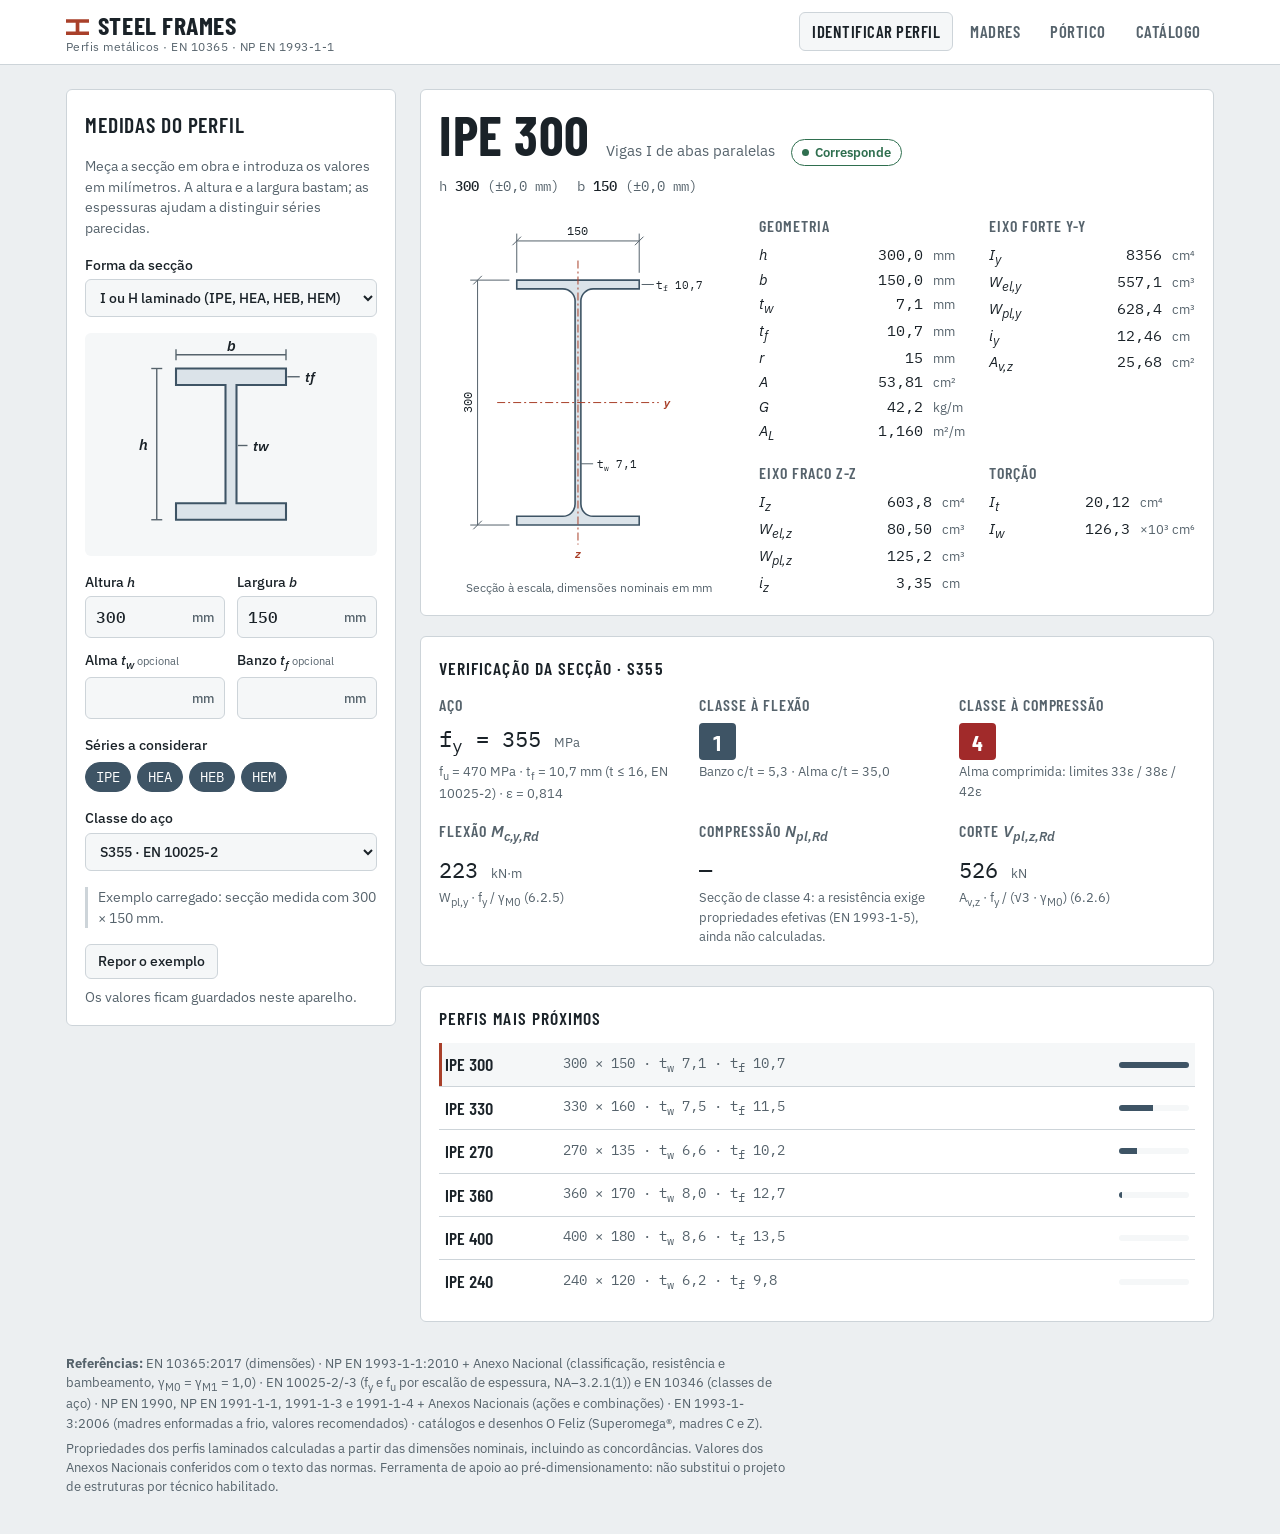
==== commit 3f630f7c: "Separador Pórtico (Fase 3) e perfis enformados no identificador Pórtico (src/js/vista-portico.js): -" ====
--- a/index.html
+++ b/index.html
@@ -129,6 +129,8 @@
 .esquema { margin: 0; padding: 8px; background: var(--superficie-2); border-radius: var(--raio); }
 .esquema svg { display: block; width: 100%; max-width: 220px; height: auto; margin-inline: auto; }
 .esquema-perfil { fill: var(--aco-claro); stroke: var(--aco); stroke-width: 1.5; }
+.esquema-fino { fill: none; stroke: var(--aco); stroke-width: 4; stroke-linejoin: round; stroke-linecap: round; }
+.esquema svg[hidden] { display: none; }
 .esquema-cota line, .esquema-guia { stroke: var(--tinta-suave); stroke-width: 1; }
 .esquema-txt { fill: var(--tinta); font: italic 600 11px var(--f-texto); text-anchor: middle; }
 .esquema-txt-s { font-size: 10px; text-anchor: start; }
@@ -205,6 +207,7 @@
 .desenho svg { display: block; width: 100%; height: auto; max-height: 360px; }
 .desenho figcaption { font-size: 0.78rem; color: var(--tinta-suave); text-align: center; margin-top: 4px; }
 .sec-forma { fill: var(--aco-claro); stroke: var(--aco); stroke-width: 1.6; vector-effect: non-scaling-stroke; }
+.sec-fino { fill: none; stroke: var(--aco); stroke-linejoin: round; stroke-linecap: butt; }
 .sec-eixo { stroke: var(--primario); stroke-width: 1; stroke-dasharray: 8 3 2 3; vector-effect: non-scaling-stroke; fill: none; }
 .sec-cota { stroke: var(--tinta-suave); stroke-width: 1; vector-effect: non-scaling-stroke; fill: none; }
 .sec-txt { fill: var(--tinta); font-family: var(--f-dados); }
@@ -329,6 +332,8 @@
 .esq-seta-w { stroke: var(--primario); }
 .esq-seta-w-cab { fill: var(--primario); }
 .esq-txt { fill: var(--tinta); font-family: var(--f-dados); stroke: var(--superficie); paint-order: stroke; stroke-linejoin: round; }
+.dm-max { fill: var(--primario); fill-opacity: 0.28; stroke: var(--primario); stroke-width: 1; vector-effect: non-scaling-stroke; }
+.dm-min { fill: var(--aco); fill-opacity: 0.3; stroke: var(--aco); stroke-width: 1; vector-effect: non-scaling-stroke; }
 
 .acoes { display: grid; grid-template-columns: repeat(auto-fit, minmax(240px, 1fr)); gap: 16px 24px; }
 .acao h3, h3.sub {
@@ -345,8 +350,6 @@
 .cartao .tabela-simples th:first-child { position: static; }
 .hipoteses { margin: 0; padding-left: 1.2em; display: flex; flex-direction: column; gap: 6px; font-size: 0.88rem; max-width: 75ch; }
 .verif-nao .verif-nome { color: var(--tinta-suave); }
-.tabela tbody tr.linha-omega { cursor: default; }
-.tabela tbody tr.linha-omega:hover td { color: inherit; }
 .tabela tbody tr.linha-omega td:first-child { font-family: var(--f-dados); font-weight: 500; font-size: 0.86rem; }
 @media (max-width: 400px) {
   .separador { padding: 6px 8px; font-size: 0.95rem; }
@@ -371,6 +374,7 @@
     <nav class="separadores" aria-label="Secções">
       <button type="button" class="separador" id="tab-identificar" data-vista="identificar" aria-selected="true">Identificar perfil</button>
       <button type="button" class="separador" id="tab-madres" data-vista="madres" aria-selected="false">Madres</button>
+      <button type="button" class="separador" id="tab-portico" data-vista="portico" aria-selected="false">Pórtico</button>
       <button type="button" class="separador" id="tab-catalogo" data-vista="catalogo" aria-selected="false">Catálogo</button>
     </nav>
   </div>
@@ -382,8 +386,16 @@
       <h1 class="titulo-painel">Medidas do perfil</h1>
       <p class="nota">Meça a secção em obra e introduza os valores em milímetros. A altura e a largura bastam; as espessuras ajudam a distinguir séries parecidas.</p>
 
+      <label class="campo" for="in-forma"><span>Forma da secção</span>
+        <select id="in-forma" name="forma">
+          <option value="I" selected>I ou H laminado (IPE, HEA, HEB, HEM)</option>
+          <option value="omega">Ómega enformado a frio (Superomega®, O Feliz)</option>
+          <option value="C">C enformado a frio (O Feliz)</option>
+          <option value="Z">Z enformado a frio (O Feliz)</option>
+        </select></label>
+
       <figure class="esquema" aria-hidden="true">
-        <svg viewBox="0 0 160 150" role="img">
+        <svg viewBox="0 0 160 150" role="img" data-forma="I">
           <path class="esquema-perfil" d="M40 20h80v12H84v86h36v12H40v-12h36V32H40z"/>
           <g class="esquema-cota">
             <line x1="40" y1="10" x2="120" y2="10"/><line x1="40" y1="6" x2="40" y2="14"/><line x1="120" y1="6" x2="120" y2="14"/>
@@ -396,6 +408,41 @@
           <line class="esquema-guia" x1="121" y1="26" x2="130" y2="26"/>
           <line class="esquema-guia" x1="85" y1="76" x2="92" y2="76"/>
         </svg>
+        <svg viewBox="0 0 160 150" role="img" data-forma="omega" hidden>
+          <path class="esquema-fino" d="M18 120l6-6h22l4-8 4-66 8-8h36l8 8 4 66 4 8h22l6 6"/>
+          <g class="esquema-cota">
+            <line x1="18" y1="134" x2="142" y2="134"/><line x1="18" y1="130" x2="18" y2="138"/><line x1="142" y1="130" x2="142" y2="138"/>
+            <line x1="8" y1="32" x2="8" y2="120"/><line x1="4" y1="32" x2="12" y2="32"/><line x1="4" y1="120" x2="12" y2="120"/>
+          </g>
+          <text x="80" y="147" class="esquema-txt">b</text>
+          <text x="2" y="80" class="esquema-txt">h</text>
+          <text x="104" y="22" class="esquema-txt esquema-txt-s">t</text>
+          <line class="esquema-guia" x1="96" y1="28" x2="102" y2="20"/>
+        </svg>
+        <svg viewBox="0 0 160 150" role="img" data-forma="C" hidden>
+          <path class="esquema-fino" d="M116 44V22H54v106h62v-22"/>
+          <g class="esquema-cota">
+            <line x1="54" y1="10" x2="116" y2="10"/><line x1="54" y1="6" x2="54" y2="14"/><line x1="116" y1="6" x2="116" y2="14"/>
+            <line x1="40" y1="22" x2="40" y2="128"/><line x1="36" y1="22" x2="44" y2="22"/><line x1="36" y1="128" x2="44" y2="128"/>
+            <line x1="130" y1="22" x2="130" y2="44"/><line x1="126" y1="22" x2="134" y2="22"/><line x1="126" y1="44" x2="134" y2="44"/>
+          </g>
+          <text x="85" y="7" class="esquema-txt">b</text>
+          <text x="30" y="79" class="esquema-txt">h</text>
+          <text x="138" y="37" class="esquema-txt esquema-txt-s">a</text>
+          <text x="62" y="79" class="esquema-txt esquema-txt-s">t</text>
+        </svg>
+        <svg viewBox="0 0 160 150" role="img" data-forma="Z" hidden>
+          <path class="esquema-fino" d="M128 44V22H80v106H32v-22"/>
+          <g class="esquema-cota">
+            <line x1="80" y1="10" x2="128" y2="10"/><line x1="80" y1="6" x2="80" y2="14"/><line x1="128" y1="6" x2="128" y2="14"/>
+            <line x1="18" y1="22" x2="18" y2="128"/><line x1="14" y1="22" x2="22" y2="22"/><line x1="14" y1="128" x2="22" y2="128"/>
+            <line x1="142" y1="22" x2="142" y2="44"/><line x1="138" y1="22" x2="146" y2="22"/><line x1="138" y1="44" x2="146" y2="44"/>
+          </g>
+          <text x="104" y="7" class="esquema-txt">b</text>
+          <text x="8" y="79" class="esquema-txt">h</text>
+          <text x="150" y="37" class="esquema-txt esquema-txt-s">a</text>
+          <text x="88" y="79" class="esquema-txt esquema-txt-s">t</text>
+        </svg>
       </figure>
 
       <div class="campos">
@@ -403,13 +450,18 @@
           <span class="entrada"><input id="in-h" name="h" type="text" inputmode="decimal" min="0" step="0.1" required><em>mm</em></span></label>
         <label class="campo" for="in-b"><span>Largura <i>b</i></span>
           <span class="entrada"><input id="in-b" name="b" type="text" inputmode="decimal" min="0" step="0.1" required><em>mm</em></span></label>
-        <label class="campo" for="in-tw"><span>Alma <i>t<sub>w</sub></i> <small>opcional</small></span>
+        <label class="campo" for="in-tw" id="campo-tw"><span>Alma <i>t<sub>w</sub></i> <small>opcional</small></span>
           <span class="entrada"><input id="in-tw" name="tw" type="text" inputmode="decimal" min="0" step="0.1"><em>mm</em></span></label>
-        <label class="campo" for="in-tf"><span>Banzo <i>t<sub>f</sub></i> <small>opcional</small></span>
+        <label class="campo" for="in-tf" id="campo-tf"><span>Banzo <i>t<sub>f</sub></i> <small>opcional</small></span>
           <span class="entrada"><input id="in-tf" name="tf" type="text" inputmode="decimal" min="0" step="0.1"><em>mm</em></span></label>
+        <label class="campo" for="in-t" id="campo-t" hidden><span>Espessura <i>t</i> <small>opcional</small></span>
+          <span class="entrada"><input id="in-t" name="t" type="text" inputmode="decimal" min="0" step="0.1"><em>mm</em></span></label>
+        <label class="campo" for="in-a" id="campo-a" hidden><span>Reforço <i>a</i> <small>opcional</small></span>
+          <span class="entrada"><input id="in-a" name="a" type="text" inputmode="decimal" min="0" step="1"><em>mm</em></span></label>
       </div>
-
-      <fieldset class="grupo">
+      <p class="nota" id="nota-forma" hidden></p>
+
+      <fieldset class="grupo" id="grupo-familias">
         <legend>Séries a considerar</legend>
         <div class="fichas" id="fichas-familias"></div>
       </fieldset>
@@ -519,7 +571,7 @@
       <fieldset class="grupo">
         <legend>Local</legend>
         <div class="campos">
-          <label class="campo" for="m-distrito"><span>Distrito</span>
+          <label class="campo" for="m-distrito"><span>Distrito (zona de neve)</span>
             <select id="m-distrito" name="distrito"></select></label>
           <label class="campo" for="m-concelho" id="m-campo-concelho"><span>Concelho</span>
             <select id="m-concelho" name="concelho"></select></label>
@@ -584,6 +636,70 @@
     </form>
 
     <div class="resultado" id="resultado-madres" aria-live="polite"></div>
+  </section>
+
+  <section class="vista vista-dupla" id="vista-portico" aria-labelledby="tab-portico" hidden>
+    <form class="painel-medidas painel-madres" id="form-portico" autocomplete="off">
+      <h1 class="titulo-painel">Pórtico de duas águas</h1>
+      <p class="nota">Pórtico interior com bases encastradas e sem pontes rolantes, verificado pela NP EN 1993-1-1. A geometria, o local e as cargas vêm do separador Madres.</p>
+      <p class="nota" id="p-resumo"></p>
+
+      <fieldset class="grupo">
+        <legend>Perfis</legend>
+        <div class="campos">
+          <label class="campo" for="p-pilares"><span>Pilares</span>
+            <select id="p-pilares" name="pilares">
+              <option value="HEA" selected>HEA</option>
+              <option value="HEB">HEB</option>
+              <option value="IPE">IPE</option>
+            </select></label>
+          <label class="campo" for="p-travessa"><span>Travessa</span>
+            <select id="p-travessa" name="travessa">
+              <option value="IPE" selected>IPE</option>
+              <option value="HEA">HEA</option>
+            </select></label>
+        </div>
+        <label class="campo" for="p-aco"><span>Classe do aço</span>
+          <select id="p-aco" name="aco">
+            <option value="S235">S235</option>
+            <option value="S275" selected>S275</option>
+            <option value="S355">S355</option>
+          </select></label>
+      </fieldset>
+
+      <fieldset class="grupo">
+        <legend>Travamentos fora do plano</legend>
+        <label class="campo" for="p-escoras"><span>Escoras do banzo inferior da travessa</span>
+          <select id="p-escoras" name="escoras">
+            <option value="0">Sem escoras (só nos pórticos)</option>
+            <option value="1">Em todas as madres</option>
+            <option value="2" selected>De 2 em 2 madres</option>
+            <option value="3">De 3 em 3 madres</option>
+            <option value="4">De 4 em 4 madres</option>
+          </select></label>
+        <label class="campo" for="p-trav-pilar"><span>Travamentos intermédios dos pilares</span>
+          <select id="p-trav-pilar" name="travPilar">
+            <option value="0" selected>Nenhum (só na base e no beirado)</option>
+            <option value="1">A meia altura</option>
+            <option value="2">A terços da altura</option>
+          </select></label>
+        <p class="nota">Um travamento impede o deslocamento lateral dos dois banzos (escora ao banzo comprimido ou contraventamento). As madres travam o banzo superior da travessa.</p>
+      </fieldset>
+
+      <fieldset class="grupo">
+        <legend>Vento</legend>
+        <label class="campo" for="p-posicao"><span>Pórtico analisado</span>
+          <select id="p-posicao" name="posicao">
+            <option value="empena" selected>2.º pórtico, junto à empena</option>
+            <option value="corrente">Pórtico corrente (a mais de e/2 da empena)</option>
+          </select></label>
+        <p class="nota">Junto à empena, a faixa do pórtico pode apanhar as zonas mais desfavoráveis da cobertura e das paredes (F, G, H; A, B).</p>
+      </fieldset>
+
+      <div class="acoes-form"><button type="button" class="botao-sec" id="repor-portico">Repor as opções</button><span class="nota">Os valores ficam guardados neste aparelho.</span></div>
+    </form>
+
+    <div class="resultado" id="resultado-portico" aria-live="polite"></div>
   </section>
 
   <section class="vista" id="vista-catalogo" aria-labelledby="tab-catalogo" hidden>
@@ -887,11 +1003,12 @@
  *   Z:          [Aeff, Iy,eff, Wy,eff, Iz,eff, Wz,eff]  (eixos horizontal e vertical, como no catálogo)
  * Superomega, geometria da linha média por altura (desenho): sd (altura desenvolvida da alma), phi
  * (inclinação da alma, graus), r (raio interior aba/alma), bTopo (largura do banzo superior) e o banzo
- * livre por unidade de espessura [A/t (mm), Iz/t (mm³), distância à fibra extrema (mm)].
+ * livre por unidade de espessura [A/t (mm), Iz/t (mm³), distância à fibra extrema (mm)] e a linha média do
+ * desenho (linha, em mm), usada só para desenhar a secção.
  * Corrigidos com o catálogo em PDF: Iz do 120×1,5 e do 120×2,0 e It do 250×3,0.
  * As propriedades das C e Z foram calculadas pelo fabricante com cantos vivos (ver enformados.js).
  */
-var OFELIZ = {"superomega":{"geo":{"80":{"sd":88.26,"phi":70.6,"r":3.0,"bTopo":44.0,"livre":[56.097,10342.0,24.685]},"120":{"sd":130.38,"phi":73.3,"r":3.0,"bTopo":44.0,"livre":[64.117,12184.0,26.711]},"160":{"sd":170.4,"phi":76.4,"r":3.5,"bTopo":44.0,"livre":[72.035,13713.0,28.587]},"200":{"sd":213.01,"phi":76.0,"r":3.5,"bTopo":44.0,"livre":[81.996,15821.0,30.46]},"250":{"sd":263.05,"phi":77.9,"r":2.0,"bTopo":43.9,"livre":[91.97,18517.0,32.607]}},"seccoes":[
+var OFELIZ = {"superomega":{"geo":{"80":{"sd":88.26,"phi":70.6,"r":3.0,"bTopo":44.0,"livre":[56.097,10342.0,24.685],"linha":[[176.3,6.0],[171.6,1.2],[171.0,0.8],[170.4,0.6],[169.8,0.5],[139.7,0.5],[138.5,0.8],[137.5,1.7],[137.2,2.8],[135.0,34.2],[134.9,34.8],[134.6,35.3],[134.2,35.8],[130.1,39.9],[129.8,40.3],[129.6,40.8],[129.4,41.3],[125.1,66.0],[125.0,66.3],[124.9,66.5],[124.8,66.8],[121.2,72.9],[120.9,73.3],[120.6,73.6],[120.3,73.8],[110.9,79.2],[110.5,79.4],[110.1,79.5],[109.7,79.5],[67.0,79.5],[66.6,79.5],[66.2,79.4],[65.8,79.2],[56.4,73.8],[56.0,73.6],[55.7,73.3],[55.5,72.9],[51.9,66.8],[51.8,66.5],[51.7,66.3],[51.6,66.0],[47.3,41.3],[47.1,40.8],[46.9,40.3],[46.6,39.9],[42.4,35.8],[42.1,35.3],[41.8,34.8],[41.7,34.2],[39.5,2.8],[39.1,1.7],[38.2,0.8],[37.0,0.5],[6.9,0.5],[6.2,0.6],[5.6,0.8],[5.1,1.2],[0.4,6.0]]},"120":{"sd":130.38,"phi":73.3,"r":3.0,"bTopo":44.0,"livre":[64.117,12184.0,26.711],"linha":[[0.4,6.0],[5.1,1.2],[5.6,0.8],[6.2,0.6],[6.9,0.5],[37.0,0.5],[38.2,0.8],[39.1,1.7],[39.5,2.8],[41.7,34.2],[41.8,34.8],[42.1,35.3],[42.4,35.8],[46.5,39.8],[46.8,40.3],[47.1,40.8],[47.2,41.4],[49.5,74.2],[49.6,74.8],[49.8,75.3],[50.2,75.8],[54.3,79.9],[54.6,80.3],[54.9,80.8],[55.0,81.3],[59.4,106.0],[59.4,106.3],[59.5,106.5],[59.7,106.8],[63.3,112.9],[63.5,113.3],[63.8,113.6],[64.2,113.8],[73.5,119.2],[73.9,119.4],[74.3,119.5],[74.8,119.5],[117.4,119.5],[117.9,119.5],[118.3,119.4],[118.7,119.2],[128.0,113.8],[128.4,113.6],[128.7,113.3],[128.9,112.9],[132.5,106.8],[132.7,106.5],[132.8,106.3],[132.8,106.0],[137.2,81.3],[137.3,80.8],[137.6,80.3],[137.9,79.9],[142.0,75.8],[142.4,75.3],[142.6,74.8],[142.7,74.2],[145.0,41.4],[145.1,40.8],[145.4,40.3],[145.7,39.8],[149.8,35.8],[150.1,35.3],[150.4,34.8],[150.5,34.2],[152.7,2.8],[153.1,1.7],[154.0,0.8],[155.2,0.5],[185.3,0.5],[186.0,0.6],[186.6,0.8],[187.1,1.2],[191.8,6.0]]},"160":{"sd":170.4,"phi":76.4,"r":3.5,"bTopo":44.0,"livre":[72.035,13713.0,28.587],"linha":[[197.6,6.3],[192.9,1.6],[192.4,1.1],[191.7,0.8],[191.0,0.8],[161.2,0.8],[159.9,1.1],[158.9,2.0],[158.4,3.3],[156.3,34.3],[156.1,35.0],[155.9,35.6],[155.5,36.1],[151.6,40.0],[151.2,40.5],[150.9,41.1],[150.8,41.8],[145.7,114.3],[145.6,115.0],[145.3,115.6],[144.9,116.1],[140.9,120.1],[140.6,120.6],[140.3,121.1],[140.1,121.6],[135.8,146.2],[135.7,146.5],[135.6,146.8],[135.5,147.1],[132.0,153.1],[131.7,153.5],[131.3,153.8],[130.9,154.1],[121.7,159.4],[121.3,159.6],[120.8,159.7],[120.3,159.8],[77.8,159.8],[77.3,159.7],[76.9,159.6],[76.4,159.4],[67.2,154.1],[66.8,153.8],[66.5,153.5],[66.2,153.1],[62.7,147.1],[62.5,146.8],[62.4,146.5],[62.3,146.2],[58.0,121.6],[57.9,121.1],[57.6,120.6],[57.2,120.1],[53.2,116.1],[52.8,115.6],[52.6,115.0],[52.4,114.3],[47.4,41.8],[47.2,41.1],[47.0,40.5],[46.6,40.0],[42.7,36.1],[42.3,35.6],[42.0,35.0],[41.9,34.3],[39.7,3.3],[39.3,2.0],[38.3,1.1],[37.0,0.8],[7.2,0.8],[6.5,0.8],[5.8,1.1],[5.2,1.6],[0.5,6.3]]},"200":{"sd":213.01,"phi":76.0,"r":3.5,"bTopo":44.0,"livre":[81.996,15821.0,30.46],"linha":[[220.3,6.3],[215.6,1.6],[215.0,1.1],[214.4,0.8],[213.6,0.8],[183.9,0.8],[182.5,1.1],[181.5,2.0],[181.1,3.3],[178.9,34.3],[178.8,35.0],[178.5,35.6],[178.1,36.1],[174.2,40.0],[173.8,40.5],[173.6,41.1],[173.5,41.8],[168.3,115.3],[168.2,116.0],[167.9,116.6],[167.5,117.1],[163.5,121.1],[163.2,121.6],[162.9,122.1],[162.7,122.6],[157.1,154.5],[157.0,155.0],[156.7,155.5],[156.4,156.0],[152.2,160.1],[151.9,160.6],[151.6,161.1],[151.5,161.6],[147.1,186.2],[147.1,186.5],[147.0,186.8],[146.8,187.1],[143.3,193.1],[143.0,193.5],[142.7,193.8],[142.3,194.1],[133.0,199.4],[132.6,199.6],[132.2,199.7],[131.7,199.8],[89.1,199.8],[88.7,199.7],[88.2,199.6],[87.8,199.4],[78.5,194.1],[78.1,193.8],[77.8,193.5],[77.5,193.1],[74.0,187.1],[73.9,186.8],[73.7,186.5],[73.7,186.2],[69.3,161.6],[69.2,161.1],[68.9,160.6],[68.6,160.1],[64.5,156.0],[64.1,155.5],[63.8,155.0],[63.7,154.5],[58.1,122.6],[57.9,122.1],[57.7,121.6],[57.3,121.1],[53.3,117.1],[52.9,116.6],[52.6,116.0],[52.5,115.3],[47.4,41.8],[47.2,41.1],[47.0,40.5],[46.6,40.0],[42.7,36.1],[42.3,35.6],[42.0,35.0],[41.9,34.3],[39.7,3.3],[39.3,2.0],[38.3,1.1],[37.0,0.8],[7.2,0.8],[6.5,0.8],[5.8,1.1],[5.2,1.6],[0.5,6.2]]},"250":{"sd":263.05,"phi":77.9,"r":2.0,"bTopo":43.9,"livre":[91.97,18517.0,32.607],"linha":[[0.7,6.5],[5.3,1.9],[5.9,1.4],[6.7,1.1],[7.4,1.0],[36.9,1.0],[38.3,1.4],[39.4,2.4],[39.9,3.8],[42.1,34.5],[42.2,35.2],[42.5,35.8],[42.9,36.4],[46.7,40.2],[47.1,40.8],[47.4,41.4],[47.5,42.1],[56.2,165.5],[56.3,166.2],[56.6,166.8],[57.0,167.4],[60.9,171.3],[61.3,171.8],[61.6,172.3],[61.8,172.9],[67.4,204.7],[67.5,205.3],[67.8,205.8],[68.2,206.3],[72.2,210.3],[72.6,210.8],[72.9,211.3],[73.0,211.9],[77.3,236.4],[77.4,236.7],[77.5,237.1],[77.7,237.4],[81.2,243.3],[81.5,243.7],[81.8,244.1],[82.3,244.4],[91.4,249.6],[91.9,249.8],[92.4,250.0],[92.9,250.0],[135.3,250.0],[135.8,250.0],[136.3,249.8],[136.8,249.6],[145.9,244.4],[146.3,244.1],[146.7,243.7],[147.0,243.3],[150.5,237.4],[150.6,237.1],[150.7,236.7],[150.8,236.4],[155.1,211.9],[155.3,211.3],[155.6,210.8],[156.0,210.3],[160.0,206.3],[160.4,205.8],[160.6,205.3],[160.8,204.7],[166.4,172.9],[166.6,172.3],[166.8,171.8],[167.2,171.3],[171.1,167.4],[171.6,166.8],[171.9,166.2],[172.0,165.5],[180.6,42.1],[180.8,41.4],[181.0,40.8],[181.5,40.2],[185.3,36.4],[185.7,35.8],[186.0,35.2],[186.1,34.5],[188.3,3.8],[188.7,2.4],[189.8,1.4],[191.3,1.0],[220.7,1.0],[221.5,1.1],[222.2,1.4],[222.8,1.9],[227.5,6.5]]}},"seccoes":[
     {"nome":"Ω80×1,0","h":80,"b":176,"t":1,"teff":0.96,"G":2.3864,"A":2.9218,"Iy":28.024,"Iz":69.244,"Iw":223.08,"It":0.008976,"zcg":36.31,"zcc":99.176,"ef":{"S280GD":[2.7714,26.857,6.1563,27.187,6.4912,68.726,7.7815],"S350GD":[2.6992,26.345,5.9826,26.737,6.4506,68.315,7.7093]}},
     {"nome":"Ω80×1,2","h":80,"b":176,"t":1.2,"teff":1.16,"G":2.8637,"A":3.5305,"Iy":33.863,"Iz":83.67,"Iw":269.56,"It":0.015835,"zcg":36.31,"zcc":99.176,"ef":{"S280GD":[3.4672,33.86,7.9311,33.266,7.8803,83.019,9.3983],"S350GD":[3.3641,32.878,7.5853,32.782,7.8373,83.019,9.3983]}},
     {"nome":"Ω80×1,5","h":80,"b":176,"t":1.5,"teff":1.46,"G":3.5796,"A":4.4435,"Iy":42.62,"Iz":105.31,"Iw":339.27,"It":0.031573,"zcg":36.31,"zcc":99.176,"ef":{"S280GD":[4.4233,42.616,9.9822,42.433,9.9675,104.44,11.821],"S350GD":[4.3674,42.616,9.9822,41.903,9.9213,104.44,11.821]}},
@@ -1853,7 +1970,634 @@
 if (typeof module !== "undefined") module.exports = Enformados;
 </script>
 <script>
-/* Interface: identificação de perfis por medidas e catálogo. Depende de perfis.js e seccao.js. */
+/*
+ * Pórtico de duas águas com bases encastradas, sem pontes rolantes (Fase 3).
+ * Análise elástica de 1.ª ordem de barras no plano (método dos deslocamentos), com:
+ *  - imperfeições globais (NP EN 1993-1-1, 5.3.2) e αcr pela expressão (5.2) (5.2.1(4)B);
+ *  - efeitos de 2.ª ordem pela amplificação 1/(1 − 1/αcr) da parte antissimétrica (com deslocamento
+ *    lateral) de cada combinação, para 3 ≤ αcr < 10 (5.2.2(5)B);
+ *  - verificação das secções (6.2) e dos elementos (6.3.3, método 2 do Anexo B, normativo em Portugal),
+ *    com comprimentos de encurvadura no plano iguais aos comprimentos reais (5.2.2(7)b).
+ * Depende de seccao.js, madres.js (momento crítico e χLT) e acoes.js. Unidades: m, kN, kN·m.
+ */
+var Portico = (function () {
+  var E = 210000;   // MPa
+  var ALFA_CURVA = { a0: 0.13, a: 0.21, b: 0.34, c: 0.49, d: 0.76 };
+
+  // ----- Malha simétrica ao longo do pórtico: base E → beirado E → cumeeira → beirado D → base D -----
+  /*
+   * g: { W, hb, hc (m), nPilar, nTravessa, cortes: frações da projeção horizontal da meia travessa medidas
+   *      a partir do beirado (0) até à cumeeira (1), que têm de ser nós nas duas águas }
+   */
+  function unir(l) {
+    l = l.filter(function (x) { return x >= 0 && x <= 1; }).sort(function (a, b) { return a - b; });
+    return l.filter(function (x, i) { return i === 0 || x - l[i - 1] > 1e-6; });
+  }
+  function malha(g) {
+    var fp = [], ft = [], i;
+    for (i = 0; i <= g.nPilar; i++) fp.push(i / g.nPilar);
+    for (i = 0; i <= g.nTravessa; i++) ft.push(i / g.nTravessa);
+    fp = unir(fp.concat(g.cortesPilar || []));
+    ft = unir(ft.concat(g.cortes || []));
+    var nos = [], membroNo = [];
+    function no(x, y) { nos.push({ x: x, y: y }); return nos.length - 1; }
+    var seq = [];
+    fp.forEach(function (f) { seq.push(no(0, f * g.hb)); });                                           // pilar E
+    ft.slice(1).forEach(function (f) { seq.push(no(f * g.W / 2, g.hb + f * (g.hc - g.hb))); });          // travessa E
+    ft.slice(0, -1).reverse().forEach(function (f) { seq.push(no(g.W - f * g.W / 2, g.hb + f * (g.hc - g.hb))); }); // travessa D
+    fp.slice(0, -1).reverse().forEach(function (f) { seq.push(no(g.W, f * g.hb)); });                    // pilar D
+    var nP = fp.length - 1, nT = ft.length - 1;
+    var elementos = [];
+    for (i = 0; i < seq.length - 1; i++) {
+      var membro = i < nP ? "pilarE" : i < nP + nT ? "travE" : i < nP + 2 * nT ? "travD" : "pilarD";
+      var a = nos[seq[i]], b = nos[seq[i + 1]], L = Math.hypot(b.x - a.x, b.y - a.y);
+      elementos.push({ i: seq[i], j: seq[i + 1], membro: membro, L: L, c: (b.x - a.x) / L, s: (b.y - a.y) / L });
+    }
+    // Posição de cada elemento ao longo do seu membro (s0, s1), a partir do início do membro no percurso.
+    var acum = {};
+    elementos.forEach(function (e) {
+      e.s0 = acum[e.membro] || 0; e.s1 = e.s0 + e.L; acum[e.membro] = e.s1;
+    });
+    return {
+      nos: nos, elementos: elementos, base: [seq[0], seq[seq.length - 1]],
+      beirados: [seq[nP], seq[nP + 2 * nT]], cumeeira: seq[nP + nT],
+      comprimento: { pilar: g.hb, travessa: Math.hypot(g.W / 2, g.hc - g.hb) }, alfa: Math.atan2(g.hc - g.hb, g.W / 2)
+    };
+  }
+
+  // ----- Rigidez e solução (matriz em banda: só nós consecutivos estão ligados) -----
+  function rigidezLocal(EA, EI, L) {
+    var a = EA / L, b = 12 * EI / Math.pow(L, 3), c = 6 * EI / (L * L), d = 4 * EI / L, f = 2 * EI / L;
+    return [
+      [a, 0, 0, -a, 0, 0], [0, b, c, 0, -b, c], [0, c, d, 0, -c, f],
+      [-a, 0, 0, a, 0, 0], [0, -b, -c, 0, b, -c], [0, c, f, 0, -c, d]
+    ];
+  }
+  function paraLocal(e, v) {   // vetor global de 6 → local
+    return [e.c * v[0] + e.s * v[1], -e.s * v[0] + e.c * v[1], v[2], e.c * v[3] + e.s * v[4], -e.s * v[3] + e.c * v[4], v[5]];
+  }
+  function paraGlobal(e, v) {
+    return [e.c * v[0] - e.s * v[1], e.s * v[0] + e.c * v[1], v[2], e.c * v[3] - e.s * v[4], e.s * v[3] + e.c * v[4], v[5]];
+  }
+
+  /*
+   * Prepara o modelo para um par de secções: rigidez global fatorizada (Gauss em banda).
+   * sec: { pilar: {A (cm²), Iy (cm⁴)}, travessa: {...} }
+   */
+  function modelo(m, sec) {
+    var nn = m.nos.length, n = 3 * nn, bw = 5;
+    m.elementos.forEach(function (e) {
+      var s = e.membro.indexOf("pilar") === 0 ? sec.pilar : sec.travessa;
+      e.k = rigidezLocal(E * s.A * 1e2 / 1e3, E * s.Iy * 1e4 / 1e9, e.L);   // kN e m
+    });
+    // Matriz em banda K[i][d], d = j − i + bw (|j − i| ≤ bw)
+    var K = []; for (var i = 0; i < n; i++) K.push(new Float64Array(2 * bw + 1));
+    m.elementos.forEach(function (e) {
+      var T = [[e.c, e.s, 0], [-e.s, e.c, 0], [0, 0, 1]];
+      var dofs = [3 * e.i, 3 * e.i + 1, 3 * e.i + 2, 3 * e.j, 3 * e.j + 1, 3 * e.j + 2];
+      // kg = Tᵀ k T (blocos 3×3)
+      for (var a = 0; a < 6; a++) for (var b = 0; b < 6; b++) {
+        var v = 0;
+        for (var p = 0; p < 3; p++) for (var q = 0; q < 3; q++) {
+          v += T[p][a % 3] * e.k[3 * Math.floor(a / 3) + p][3 * Math.floor(b / 3) + q] * T[q][b % 3];
+        }
+        K[dofs[a]][dofs[b] - dofs[a] + bw] += v;
+      }
+    });
+    // Apoios encastrados: graus de liberdade das duas bases fixos (linha e coluna anuladas, diagonal 1).
+    var fixos = {};
+    m.base.forEach(function (b) { for (var k = 0; k < 3; k++) fixos[3 * b + k] = true; });
+    Object.keys(fixos).forEach(function (d) {
+      d = +d;
+      for (var o = -bw; o <= bw; o++) {
+        var j = d + o; if (j < 0 || j >= n) continue;
+        K[d][o + bw] = 0; K[j][-o + bw] = 0;
+      }
+      K[d][bw] = 1;
+    });
+    // Eliminação de Gauss em banda (simétrica e definida positiva: sem pivotagem)
+    for (var k = 0; k < n; k++) {
+      for (var r = k + 1; r <= Math.min(n - 1, k + bw); r++) {
+        var f = K[r][k - r + bw] / K[k][bw];
+        if (!f) continue;
+        for (var c = k; c <= Math.min(n - 1, k + bw); c++) K[r][c - r + bw] -= f * K[k][c - k + bw];
+        K[r][k - r + bw] = f;   // guarda o multiplicador
+      }
+    }
+    return { m: m, K: K, n: n, bw: bw, fixos: fixos };
+  }
+
+  /*
+   * Resolve um caso de carga. carga: { q: Float64Array(2·nElementos) com (qx, qy) globais por metro de
+   * elemento, F: Float64Array(3·nNós) com forças e momentos nodais }.
+   * Devolve deslocamentos, esforços nas estações (início, meio e fim de cada elemento) e reações.
+   */
+  function resolver(mod, carga) {
+    var m = mod.m, n = mod.n, bw = mod.bw, K = mod.K;
+    var F = new Float64Array(n), eq = [];
+    if (carga.F) for (var i = 0; i < n; i++) F[i] = carga.F[i];
+    m.elementos.forEach(function (e, k) {
+      var qx = carga.q[2 * k], qy = carga.q[2 * k + 1];
+      var wx = e.c * qx + e.s * qy, wy = -e.s * qx + e.c * qy, L = e.L;
+      var pl = [wx * L / 2, wy * L / 2, wy * L * L / 12, wx * L / 2, wy * L / 2, -wy * L * L / 12];
+      eq.push({ pl: pl, wx: wx, wy: wy });
+      var pg = paraGlobal(e, pl);
+      [3 * e.i, 3 * e.i + 1, 3 * e.i + 2, 3 * e.j, 3 * e.j + 1, 3 * e.j + 2].forEach(function (d, a) { F[d] += pg[a]; });
+    });
+    Object.keys(mod.fixos).forEach(function (d) { F[+d] = 0; });
+    // Substituição progressiva e regressiva
+    var u = new Float64Array(F);
+    for (var k = 0; k < n; k++) for (var r = k + 1; r <= Math.min(n - 1, k + bw); r++) u[r] -= K[r][k - r + bw] * u[k];
+    for (var k2 = n - 1; k2 >= 0; k2--) {
+      var s = u[k2];
+      for (var c = k2 + 1; c <= Math.min(n - 1, k2 + bw); c++) s -= K[k2][c - k2 + bw] * u[c];
+      u[k2] = s / K[k2][bw];
+    }
+    // Esforços: f = k·u_local − p_eq (forças nas extremidades sobre o elemento, eixos locais)
+    var ne = m.elementos.length, N = new Float64Array(3 * ne), V = new Float64Array(3 * ne), M = new Float64Array(3 * ne);
+    var R = new Float64Array(6);
+    m.elementos.forEach(function (e, k) {
+      var ug = [u[3 * e.i], u[3 * e.i + 1], u[3 * e.i + 2], u[3 * e.j], u[3 * e.j + 1], u[3 * e.j + 2]];
+      var ul = paraLocal(e, ug), f = [];
+      for (var a = 0; a < 6; a++) {
+        var v = -eq[k].pl[a];
+        for (var b = 0; b < 6; b++) v += e.k[a][b] * ul[b];
+        f.push(v);
+      }
+      var wx = eq[k].wx, wy = eq[k].wy;
+      [0, 0.5, 1].forEach(function (t, p) {
+        var x = t * e.L;
+        N[3 * k + p] = -(f[0] + wx * x);                          // tração positiva
+        V[3 * k + p] = f[1] + wy * x;
+        M[3 * k + p] = -f[2] + f[1] * x + wy * x * x / 2;         // positivo: tração na face interior
+      });
+      // Reações: forças que os apoios exercem nas extremidades ligadas às bases
+      var fg = paraGlobal(e, f);
+      if (e.i === m.base[0]) { R[0] = fg[0]; R[1] = fg[1]; R[2] = fg[2]; }
+      if (e.j === m.base[1]) { R[3] = fg[3]; R[4] = fg[4]; R[5] = fg[5]; }
+    });
+    return { u: u, N: N, V: V, M: M, R: R };
+  }
+
+  // Combinação linear de resultados: termos [[coeficiente, resultado], ...]
+  function combinar(termos) {
+    var r0 = termos[0][1], out = {};
+    ["u", "N", "V", "M", "R"].forEach(function (k) {
+      var a = new Float64Array(r0[k].length);
+      termos.forEach(function (t) { var x = t[1][k]; for (var i = 0; i < a.length; i++) a[i] += t[0] * x[i]; });
+      out[k] = a;
+    });
+    return out;
+  }
+
+  /*
+   * Parte simétrica e antissimétrica de um resultado (malha simétrica): a estação i corresponde à
+   * estação n − 1 − i. M e N são simétricos sob carga simétrica; V e as rotações e deslocamentos
+   * horizontais mudam de sinal. Devolve sim + k·anti, com as reações recombinadas da mesma forma.
+   */
+  function amplificar(r, k, m) {
+    if (k === 1) return r;
+    var out = {};
+    function lado(arr, sinal) {
+      var n = arr.length, a = new Float64Array(n);
+      for (var i = 0; i < n; i++) {
+        var esp = sinal * arr[n - 1 - i];
+        a[i] = (arr[i] + esp) / 2 + k * (arr[i] - esp) / 2;
+      }
+      return a;
+    }
+    out.N = lado(r.N, 1); out.M = lado(r.M, 1); out.V = lado(r.V, -1);
+    // Deslocamentos: nó i ↔ nó espelho na sequência do percurso (os nós estão por essa ordem)
+    var nn = r.u.length / 3, u = new Float64Array(r.u.length);
+    for (var i = 0; i < nn; i++) {
+      var j = nn - 1 - i;
+      var sx = (r.u[3 * i] - r.u[3 * j]) / 2, ax = (r.u[3 * i] + r.u[3 * j]) / 2;      // ux: simétrico se ux_i = −ux_j
+      var sy = (r.u[3 * i + 1] + r.u[3 * j + 1]) / 2, ay = (r.u[3 * i + 1] - r.u[3 * j + 1]) / 2;
+      var sr = (r.u[3 * i + 2] - r.u[3 * j + 2]) / 2, ar = (r.u[3 * i + 2] + r.u[3 * j + 2]) / 2;
+      u[3 * i] = sx + k * ax; u[3 * i + 1] = sy + k * ay; u[3 * i + 2] = sr + k * ar;
+    }
+    out.u = u;
+    // Reações [Rx, Ry, M] E e D: espelho troca os apoios, Rx e M mudam de sinal.
+    var R = r.R, Rm = [-R[3], R[4], -R[5], -R[0], R[1], -R[2]], Ro = new Float64Array(6);
+    for (var q = 0; q < 6; q++) Ro[q] = (R[q] + Rm[q]) / 2 + k * (R[q] - Rm[q]) / 2;
+    out.R = Ro;
+    return out;
+  }
+
+  // ----- Ações no pórtico -----
+  /*
+   * Zonas do vento ao longo da cobertura (Figura 7.8) e nas paredes (Figura 7.5) para o pórtico analisado.
+   * v: { W, C (comprimento), h (altura de referência), L (espaçamento), alfa (graus), posicao: "empena" | "corrente" }
+   */
+  function zonasVento(v) {
+    var e0 = Math.min(v.C, 2 * v.h), e90 = Math.min(v.W, 2 * v.h), meia = v.W / 2;
+    // θ = 0° (vento da esquerda): x medido em planta a partir do beirado de barlavento
+    var z0;
+    if (v.alfa < 5) {
+      z0 = { esq: [[0, e0 / 10, "G"], [e0 / 10, e0 / 2, "H"], [e0 / 2, Infinity, "I"]], plano: true };
+    } else {
+      var faixaF = v.posicao === "empena" && v.L / 2 < e0 / 4;    // a faixa do pórtico toca os cantos F
+      z0 = { barlavento: [[0, e0 / 10, faixaF ? "F" : "G"], [e0 / 10, Infinity, "H"]],
+        sotavento: [[0, e0 / 10, "J"], [e0 / 10, Infinity, "I"]] };    // sotavento: a partir da cumeeira
+    }
+    // θ = 90°: zona da cobertura e das paredes laterais pela distância à empena de barlavento
+    var x0 = v.posicao === "empena" ? v.L / 2 : Infinity;
+    var z90 = x0 < e90 / 10 ? "FG" : x0 < e90 / 2 ? "H" : "I";
+    var parede90 = x0 < e90 / 5 ? "A" : (x0 < e90 || e90 >= v.C) ? "B" : "C";
+    return { e0: e0, e90: e90, meia: meia, z0: z0, z90: z90, parede90: parede90 };
+  }
+
+  // Frações (a partir do beirado, na projeção horizontal da meia travessa) onde mudam as zonas.
+  function cortesVento(zv) {
+    var c = [], meia = zv.meia;
+    if (zv.z0.plano) {
+      [zv.e0 / 10, zv.e0 / 2].forEach(function (x) { c.push(x / meia, (zv.meia * 2 - x) / meia); });
+    } else {
+      c.push(zv.e0 / 10 / meia, 1 - zv.e0 / 10 / meia);
+    }
+    if (zv.z90 === "FG") c.push(zv.e90 / 4 / meia);
+    return c.filter(function (f) { return f > 0 && f < 1; });
+  }
+
+  /*
+   * Casos de carga elementares (valores característicos), em kN/m por metro de elemento.
+   * a: { L, gRev, gInst, gMadres (kN/m² de cobertura), qk, s (neve com μ1, kN/m² em projeção),
+   *      qp, cpe paredes {D, E, A, B, C}, cpi [máx, mín], alfa (graus), zonas (zonasVento) }
+   * pp: pesos próprios { pilar, travessa } em kN/m
+   */
+  function casosCarga(m, a, pp) {
+    var ne = m.elementos.length, nn = m.nos.length, al = m.alfa, cosA = Math.cos(al), senA = Math.sin(al);
+    function novo() { return { q: new Float64Array(2 * ne), F: new Float64Array(3 * nn) }; }
+    function porMembro(f) {   // f(elemento, xm horizontal a partir do próprio beirado) → [qx, qy]
+      var c = novo();
+      m.elementos.forEach(function (e, k) {
+        var xm;
+        if (e.membro === "travE") xm = (e.s0 + e.s1) / 2 * cosA;
+        else if (e.membro === "travD") xm = (m.comprimento.travessa - (e.s0 + e.s1) / 2) * cosA;
+        var v = f(e, xm);
+        if (v) { c.q[2 * k] = v[0]; c.q[2 * k + 1] = v[1]; }
+      });
+      return c;
+    }
+    var trav = function (e) { return e.membro === "travE" || e.membro === "travD"; };
+    var casos = {};
+    // Pesos próprios dos elementos (verticais, por metro de elemento)
+    casos.Gp = porMembro(function (e) { return [0, -(trav(e) ? pp.travessa : pp.pilar)]; });
+    // Revestimento e madres; instalações (por m² de cobertura, ao longo da travessa)
+    casos.Gr = porMembro(function (e) { return trav(e) ? [0, -(a.gRev + a.gMadres) * a.L] : null; });
+    casos.Gi = porMembro(function (e) { return trav(e) ? [0, -a.gInst * a.L] : null; });
+    // Sobrecarga e neve: por m² em projeção horizontal → por metro de travessa × cos α
+    function projecao(vE, vD) {
+      return porMembro(function (e) {
+        if (e.membro === "travE") return [0, -vE * a.L * cosA];
+        if (e.membro === "travD") return [0, -vD * a.L * cosA];
+        return null;
+      });
+    }
+    casos.Qa = projecao(a.qk, a.qk); casos.Qe = projecao(a.qk, 0); casos.Qd = projecao(0, a.qk);
+    casos.Si = projecao(a.s, a.s); casos.Sii = projecao(0.5 * a.s, a.s); casos.Siii = projecao(a.s, 0.5 * a.s);
+    // Carga horizontal unitária (1 kN no total, metade em cada beirado): imperfeições e αcr
+    var H = novo();
+    m.beirados.forEach(function (b) { H.F[3 * b] = 0.5; });
+    casos.H = H;
+    // Vento: pressão resultante p = qp (cpe − cpi), positiva contra a superfície
+    var zv = a.zonas, vento = [];
+    function pressaoTrav(e, p) {   // força por metro de travessa, normal à água
+      if (e.membro === "travE") return [p * a.L * senA, -p * a.L * cosA];
+      return [-p * a.L * senA, -p * a.L * cosA];
+    }
+    function zonaEm(lista, x) { for (var i = 0; i < lista.length; i++) if (x < lista[i][1]) return lista[i][2]; return lista[lista.length - 1][2]; }
+    function cpe(dir, zona, sinal) {
+      var v = Acoes.cpeCobertura(a.alfa, dir, zona, sinal);
+      return v === null ? Acoes.cpeCobertura(a.alfa, dir, zona, "neg") : v;
+    }
+    var sinais = zv.z0.plano ? [["neg", "neg"], ["neg", "pos"]] : [["neg", "neg"], ["neg", "pos"], ["pos", "neg"], ["pos", "pos"]];
+    a.cpi.forEach(function (cpi) {
+      sinais.forEach(function (sg) {
+        var c = porMembro(function (e, x) {
+          if (e.membro === "pilarE") return [a.qp * (a.cpe.D - cpi) * a.L, 0];
+          if (e.membro === "pilarD") return [-a.qp * (a.cpe.E - cpi) * a.L, 0];
+          var zona;
+          if (zv.z0.plano) {
+            var xg = e.membro === "travE" ? x : 2 * zv.meia - x;          // a partir do beirado de barlavento
+            zona = zonaEm(zv.z0.esq, xg);
+            return pressaoTrav(e, a.qp * (cpe(0, zona, zona === "I" ? sg[1] : sg[0]) - cpi));
+          }
+          if (e.membro === "travE") { zona = zonaEm(zv.z0.barlavento, x); return pressaoTrav(e, a.qp * (cpe(0, zona, sg[0]) - cpi)); }
+          zona = zonaEm(zv.z0.sotavento, zv.meia - x);
+          return pressaoTrav(e, a.qp * (cpe(0, zona, sg[1]) - cpi));
+        });
+        c.nome = "W 0° (" + (sg[0] === "neg" ? "−" : "+") + "/" + (sg[1] === "neg" ? "−" : "+") + "), c<sub>pi</sub> " + (cpi > 0 ? "+" : "") + cpi.toFixed(1).replace(".", ",").replace("-", "−");
+        vento.push(c);
+      });
+      var c90 = porMembro(function (e, x) {
+        var p = a.qp * (a.cpe[zv.parede90] - cpi);
+        if (e.membro === "pilarE") return [p * a.L, 0];
+        if (e.membro === "pilarD") return [-p * a.L, 0];
+        var zona = zv.z90 === "FG" ? (x < zv.e90 / 4 ? "F" : "G") : zv.z90;
+        return pressaoTrav(e, a.qp * (cpe(90, zona, "neg") - cpi));
+      });
+      c90.nome = "W 90°, c<sub>pi</sub> " + (cpi > 0 ? "+" : "") + cpi.toFixed(1).replace(".", ",").replace("-", "−");
+      vento.push(c90);
+    });
+    casos.W = vento;
+    return casos;
+  }
+
+  // ----- Combinações (NP EN 1990, 6.10 e características) -----
+  /*
+   * Lista de combinações como termos sobre os casos elementares. Cada combinação:
+   * { nome, termos: [[coef, chave]], vento: true/false }. As chaves de vento são "W0".."W9".
+   */
+  function combinacoes(nVento, altitude) {
+    var g = Acoes.GAMA, psiW = Acoes.PSI0.W, psiS = Acoes.psi0Neve(altitude);
+    var Gdesf = [[g.Gsup, "Gp"], [g.Gsup, "Gr"], [g.Gsup, "Gi"]], Gfav = [[g.Ginf, "Gp"], [g.Ginf, "Gr"]];
+    var Gk = [[1, "Gp"], [1, "Gr"], [1, "Gi"]], GkFav = [[1, "Gp"], [1, "Gr"]];
+    var Qs = [["Qa", "Q (todas as águas)"], ["Qe", "Q (água esquerda)"], ["Qd", "Q (água direita)"]];
+    var Ss = [["Si", "S (i)"], ["Sii", "S (ii)"], ["Siii", "S (iii)"]];
+    var Ws = []; for (var i = 0; i < nVento; i++) Ws.push("W" + i);
+    var elu = [], els = [];
+    Qs.forEach(function (q) {
+      elu.push({ nome: "1,35 G + 1,5 " + q[1], termos: Gdesf.concat([[g.Q, q[0]]]), variavel: [[g.Q, q[0]]] });
+      els.push({ nome: "G + " + q[1], termos: Gk.concat([[1, q[0]]]), variavel: [[1, q[0]]] });
+    });
+    Ss.forEach(function (s) {
+      elu.push({ nome: "1,35 G + 1,5 " + s[1], termos: Gdesf.concat([[g.Q, s[0]]]), variavel: [[g.Q, s[0]]] });
+      els.push({ nome: "G + " + s[1], termos: Gk.concat([[1, s[0]]]), variavel: [[1, s[0]]] });
+      Ws.forEach(function (w) {
+        elu.push({ nome: "1,35 G + 1,5 " + s[1] + " + 1,5 × " + String(psiW).replace(".", ",") + " " + w, termos: Gdesf.concat([[g.Q, s[0]], [g.Q * psiW, w]]), variavel: [[g.Q, s[0]], [g.Q * psiW, w]], w: w });
+        els.push({ nome: "G + " + s[1] + " + " + String(psiW).replace(".", ",") + " " + w, termos: Gk.concat([[1, s[0]], [psiW, w]]), variavel: [[1, s[0]], [psiW, w]], w: w });
+      });
+    });
+    Ws.forEach(function (w) {
+      elu.push({ nome: "1,35 G + 1,5 " + w, termos: Gdesf.concat([[g.Q, w]]), variavel: [[g.Q, w]], w: w });
+      elu.push({ nome: "1,0 G + 1,5 " + w, termos: Gfav.concat([[g.Q, w]]), variavel: [[g.Q, w]], w: w });
+      els.push({ nome: "G + " + w, termos: Gk.concat([[1, w]]), variavel: [[1, w]], w: w });
+      els.push({ nome: "G (sem instalações) + " + w, termos: GkFav.concat([[1, w]]), variavel: [[1, w]], w: w });
+      Ss.forEach(function (s) {
+        elu.push({ nome: "1,35 G + 1,5 " + w + " + 1,5 × " + String(psiS).replace(".", ",") + " " + s[1], termos: Gdesf.concat([[g.Q, w], [g.Q * psiS, s[0]]]), variavel: [[g.Q, w], [g.Q * psiS, s[0]]], w: w });
+        els.push({ nome: "G + " + w + " + " + String(psiS).replace(".", ",") + " " + s[1], termos: Gk.concat([[1, w], [psiS, s[0]]]), variavel: [[1, w], [psiS, s[0]]], w: w });
+      });
+    });
+    return { elu: elu, els: els };
+  }
+
+  // ----- Verificação das secções e dos elementos (NP EN 1993-1-1) -----
+  function chiFlexao(lambda, curva) {
+    if (lambda <= 0.2) return 1;
+    var a = ALFA_CURVA[curva], phi = 0.5 * (1 + a * (lambda - 0.2) + lambda * lambda);
+    return Math.min(1, 1 / (phi + Math.sqrt(phi * phi - lambda * lambda)));
+  }
+  // Quadro 6.2, perfis I laminados (S235 a S420)
+  function curvas(p) {
+    if (p.h / p.b > 1.2) return p.tf <= 40 ? { y: "a", z: "b" } : { y: "b", z: "c" };
+    return p.tf <= 100 ? { y: "b", z: "c" } : { y: "d", z: "d" };
+  }
+
+  // Classe da secção sob compressão C (kN, ≥ 0) e momento M (kN·m) (Quadro 5.2; alma com α e ψ).
+  function classe(p, pr, fy, C, M) {
+    var cl = Seccao.classificar(p, fy), eps = cl.eps;
+    var c = p.h - 2 * p.tf - 2 * p.r, tw = p.tw;
+    var alfa = Math.min(1, 0.5 + C * 1e3 / (2 * c * tw * fy));
+    var r = c / tw, alma;
+    if (alfa <= 0) alma = 1;
+    else if (alfa > 0.5) alma = r <= 396 * eps / (13 * alfa - 1) ? 1 : r <= 456 * eps / (13 * alfa - 1) ? 2 : 3;
+    else alma = r <= 36 * eps / alfa ? 1 : r <= 41.5 * eps / alfa ? 2 : 3;
+    if (alma === 3) {
+      var s1 = C * 1e3 / (pr.A * 1e2) + Math.abs(M) * 1e6 / (pr.Wely * 1e3), s2 = C * 1e3 / (pr.A * 1e2) - Math.abs(M) * 1e6 / (pr.Wely * 1e3);
+      var psi = s2 / s1;
+      var lim = psi > -1 ? 42 * eps / (0.67 + 0.33 * psi) : 62 * eps * (1 - psi) * Math.sqrt(-psi);
+      alma = r <= lim ? 3 : 4;
+    }
+    return Math.max(cl.banzo.classe, alma);
+  }
+
+  // Resistência da secção (6.2): utilização para N, V e M em conjunto (6.2.8 e 6.2.9).
+  function verificarSeccao(p, pr, fy, N, V, M) {
+    var C = Math.max(0, -N), cls = classe(p, pr, fy, C, M);
+    var A = pr.A * 1e2, Npl = A * fy / 1e3, Vpl = pr.Avz * 1e2 * fy / Math.sqrt(3) / 1e3;
+    var hw = p.h - 2 * p.tf, rho = Math.abs(V) > 0.5 * Vpl ? Math.pow(2 * Math.abs(V) / Vpl - 1, 2) : 0;
+    var uV = Math.abs(V) / Vpl, u;
+    if (cls <= 2) {
+      var Mpl = (pr.Wply * 1e3 - rho * Math.pow(hw * p.tw, 2) / (4 * p.tw)) * fy / 1e6;
+      var nN = Math.abs(N) / Npl, a = Math.min((A - 2 * p.b * p.tf) / A, 0.5);
+      var semReducao = Math.abs(N) <= 0.25 * Npl && Math.abs(N) <= 0.5 * hw * p.tw * fy / 1e3;
+      var MN = semReducao ? Mpl : Math.min(Mpl, Mpl * (1 - nN) / (1 - 0.5 * a));
+      u = Math.max(nN, MN > 0 ? Math.abs(M) / MN : Infinity, uV);
+    } else if (cls === 3) {
+      var fr = fy * (1 - rho);
+      u = Math.max((Math.abs(N) * 1e3 / A + Math.abs(M) * 1e6 / (pr.Wely * 1e3)) / fr, uV);
+    } else {
+      u = Infinity;
+    }
+    return { u: u, classe: cls, N: N, V: V, M: M };
+  }
+
+  /*
+   * Encurvadura de um troço entre travamentos (6.3.3, método 2, com Cmy = CmLT = 1,0 do lado da segurança).
+   * t: { C (compressão máx., kN), M (|M| máx.), Lcry, Lcrz, LcrLT, C1, classe }
+   */
+  function verificarEstabilidade(p, pr, fy, t) {
+    var A = pr.A * 1e2, NRk = A * fy / 1e3;
+    var W = t.classe <= 2 ? pr.Wply : pr.Wely, MRk = W * 1e3 * fy / 1e6;
+    var l1 = Math.PI * Math.sqrt(E / fy), cv = curvas(p);
+    var ly = t.Lcry * 1000 / (pr.iy * 10) / l1, lz = t.Lcrz * 1000 / (pr.iz * 10) / l1;
+    var chiY = chiFlexao(ly, cv.y), chiZ = chiFlexao(lz, cv.z);
+    var Mcr = Madres.momentoCritico(p, pr, t.LcrLT, t.C1);
+    var lt = Madres.chiLT(p, W, fy, Mcr);
+    var ny = t.C / (chiY * NRk), nz = t.C / (chiZ * NRk), Cm = 1.0;
+    var kyy, kzy;
+    if (t.classe <= 2) {
+      kyy = Math.min(Cm * (1 + (ly - 0.2) * ny), Cm * (1 + 0.8 * ny));
+      kzy = lz < 0.4 ? Math.min(0.6 + lz, 1 - 0.1 * lz * nz / (Cm - 0.25))
+        : Math.max(1 - 0.1 * lz * nz / (Cm - 0.25), 1 - 0.1 * nz / (Cm - 0.25));
+    } else {
+      kyy = Math.min(Cm * (1 + 0.6 * ly * ny), Cm * (1 + 0.6 * ny));
+      kzy = Math.max(1 - 0.05 * lz * nz / (Cm - 0.25), 1 - 0.05 * nz / (Cm - 0.25));
+    }
+    var mb = t.M / (lt.chi * MRk);
+    var u61 = ny + kyy * mb, u62 = nz + kzy * mb;
+    return { u: Math.max(u61, u62), u61: u61, u62: u62, chiY: chiY, chiZ: chiZ, chiLT: lt.chi, lambdaY: ly, lambdaZ: lz, lambdaLT: lt.lambda, Mcr: Mcr, kyy: kyy, kzy: kzy };
+  }
+
+  // C1 para um troço: fórmula em ψ quando o diagrama é praticamente linear; senão 1,0.
+  function fatorC1(Ms) {
+    var M1 = Ms[0], M2 = Ms[Ms.length - 1], n = Ms.length;
+    var mx = Math.max(Math.abs(M1), Math.abs(M2));
+    if (mx < 1e-9) return 1;
+    for (var i = 0; i < n; i++) {
+      var lin = M1 + (M2 - M1) * i / (n - 1);
+      if (Math.abs(Ms[i] - lin) > 0.05 * mx) return 1;
+    }
+    var psi = Math.abs(M1) >= Math.abs(M2) ? M2 / M1 : M1 / M2;
+    return Math.min(1.88 - 1.40 * psi + 0.52 * psi * psi, 2.7);
+  }
+
+  /*
+   * Verifica o pórtico para um par de perfis.
+   * dados: { g (geometria), acoes (para casosCarga), altitude, travamentos: { pilar: n (0, 1, 2),
+   *          travessaEscoras: k (0 = sem escoras; senão de k em k madres), espacamentoMadres (m) } }
+   */
+  function verificar(dados, perfilPilar, perfilTravessa, aco) {
+    var g = dados.g, pp = Seccao.propriedades(perfilPilar), pt = Seccao.propriedades(perfilTravessa);
+    var fyP = Seccao.tensoes(aco, perfilPilar.tf).fy, fyT = Seccao.tensoes(aco, perfilTravessa.tf).fy;
+    var zv = dados.acoes.zonas;
+    var nP = dados.travamentos.pilar;
+    var cortesP = []; for (var i = 1; i <= nP; i++) cortesP.push(i / (nP + 1));
+    var m = malha({ W: g.W, hb: g.hb, hc: g.hc, nPilar: 8, nTravessa: 16, cortes: cortesVento(zv), cortesPilar: cortesP });
+    var mod = modelo(m, { pilar: pp, travessa: pt });
+    var casos = casosCarga(m, dados.acoes, { pilar: pp.G * 9.81 / 1000, travessa: pt.G * 9.81 / 1000 });
+    var res = {};
+    ["Gp", "Gr", "Gi", "Qa", "Qe", "Qd", "Si", "Sii", "Siii", "H"].forEach(function (k) { res[k] = resolver(mod, casos[k]); });
+    casos.W.forEach(function (c, k) { res["W" + k] = resolver(mod, c); });
+    var comb = combinacoes(casos.W.length, dados.altitude);
+
+    // αcr (5.2): deslocamento do beirado com 1 kN horizontal no total
+    var dH = Math.max(Math.abs(res.H.u[3 * m.beirados[0]]), Math.abs(res.H.u[3 * m.beirados[1]]));
+    var phi = 1 / 200 * Math.min(1, Math.max(2 / 3, 2 / Math.sqrt(g.hb))) * Math.sqrt(0.5 * (1 + 1 / 2));
+
+    // Troços entre travamentos de cada membro (posições ao longo do membro, no sentido do percurso)
+    var Lp = m.comprimento.pilar, Lt = m.comprimento.travessa;
+    var restrP = [0, Lp]; cortesP.forEach(function (f) { restrP.push(f * Lp); });
+    var madres = [], s = dados.travamentos.espacamentoMadres;
+    for (var x = 0; x < Lt - s * 0.25; x += s) madres.push(x);
+    madres.push(Lt);
+    var k = dados.travamentos.travessaEscoras, restrT = [0, Lt];
+    if (k > 0) madres.forEach(function (xm, idx) { if (idx % k === 0) restrT.push(xm); });
+    function ordenar(l) { return l.slice().sort(function (a, b) { return a - b; }).filter(function (v, i, a2) { return i === 0 || v - a2[i - 1] > 1e-6; }); }
+    restrP = ordenar(restrP); restrT = ordenar(restrT);
+    var membros = {
+      pilarE: { perfil: perfilPilar, pr: pp, fy: fyP, L: Lp, restr: restrP, inverso: false },
+      travE: { perfil: perfilTravessa, pr: pt, fy: fyT, L: Lt, restr: restrT, inverso: false },
+      travD: { perfil: perfilTravessa, pr: pt, fy: fyT, L: Lt, restr: restrT, inverso: true },
+      pilarD: { perfil: perfilPilar, pr: pp, fy: fyP, L: Lp, restr: restrP, inverso: true }
+    };
+    // Estações de cada membro: índice e posição (medida a partir do beirado na travessa D e da base no pilar D)
+    Object.keys(membros).forEach(function (id) { membros[id].est = []; });
+    m.elementos.forEach(function (e, ke) {
+      [0, 0.5, 1].forEach(function (t, q) {
+        var sp = e.s0 + t * e.L, mb = membros[e.membro];
+        mb.est.push({ i: 3 * ke + q, s: mb.inverso ? mb.L - sp : sp });
+      });
+    });
+
+    var pior = {
+      pilarSeccao: { u: 0 }, pilarEstab: { u: 0 }, travSeccao: { u: 0 }, travEstab: { u: 0 },
+      alfaCr: { u: 0 }, deslH: { u: 0 }, flecha: { u: 0 }, flechaVar: { u: 0 }
+    };
+    function registar(ch, u, extra) { if (u > pior[ch].u || !pior[ch].comb) pior[ch] = Object.assign({ u: u }, extra); }
+    var envM = { max: new Float64Array(3 * m.elementos.length).fill(-Infinity), min: new Float64Array(3 * m.elementos.length).fill(Infinity) };
+    var envR = { max: new Float64Array(6).fill(-Infinity), min: new Float64Array(6).fill(Infinity) };
+    var alfaMin = Infinity, axialSignificativo = false;
+    var NcrTrav = Math.PI * Math.PI * E * pt.Iy * 1e4 / Math.pow(2 * Lt * 1000, 2) / 1000;   // travessa completa
+
+    comb.elu.forEach(function (c) {
+      var r1 = combinar(c.termos.map(function (t) { return [t[0], res[t[1]]]; }));
+      var V = r1.R[1] + r1.R[4];
+      var alfaCr = V > 1e-6 ? g.hb / (V * dH) : Infinity;
+      alfaMin = Math.min(alfaMin, alfaCr);
+      var kAmp = alfaCr >= 10 ? 1 : alfaCr >= 3 ? 1 / (1 - 1 / alfaCr) : NaN;
+      // Utilização 3/αcr: acima de 1, a amplificação de 5.2.2(5)B deixa de ser válida (é preciso uma análise de 2.ª ordem).
+      registar("alfaCr", 3 / alfaCr, { comb: c.nome, alfaCr: alfaCr, k: isNaN(kAmp) ? null : kAmp });
+      if (isNaN(kAmp)) kAmp = 1.5;
+      // Imperfeição global: φ·V em forças horizontais nos beirados (no sentido do vento, se houver)
+      var r2 = combinar([[1, r1], [phi * Math.max(V, 0), res.H]]);
+      var r = amplificar(r2, kAmp, m);
+      for (var q = 0; q < r.M.length; q++) { envM.max[q] = Math.max(envM.max[q], r.M[q]); envM.min[q] = Math.min(envM.min[q], r.M[q]); }
+      for (var q2 = 0; q2 < 6; q2++) { envR.max[q2] = Math.max(envR.max[q2], r.R[q2]); envR.min[q2] = Math.min(envR.min[q2], r.R[q2]); }
+
+      Object.keys(membros).forEach(function (id) {
+        var mb = membros[id], pilar = id.indexOf("pilar") === 0;
+        // Secções
+        mb.est.forEach(function (st) {
+          var vs = verificarSeccao(mb.perfil, mb.pr, mb.fy, r.N[st.i], r.V[st.i], r.M[st.i]);
+          registar(pilar ? "pilarSeccao" : "travSeccao", vs.u, { comb: c.nome, membro: id, s: st.s, N: vs.N, V: vs.V, M: vs.M, classe: vs.classe });
+          if (!pilar && -r.N[st.i] > 0.09 * NcrTrav) axialSignificativo = true;
+        });
+        // Troços entre travamentos
+        for (var t = 0; t < mb.restr.length - 1; t++) {
+          var a0 = mb.restr[t] - 1e-9, a1 = mb.restr[t + 1] + 1e-9;
+          var ests = mb.est.filter(function (st) { return st.s >= a0 && st.s <= a1; }).sort(function (x, y) { return x.s - y.s; });
+          if (!ests.length) continue;
+          var C = 0, Mmax = 0, Mz = 0, Ms = [];
+          ests.forEach(function (st) {
+            C = Math.max(C, -r.N[st.i]);
+            if (Math.abs(r.M[st.i]) > Math.abs(Mmax)) Mmax = r.M[st.i];
+            Ms.push(r.M[st.i]);
+          });
+          var Lseg = mb.restr[t + 1] - mb.restr[t];
+          // Banzo comprimido: M < 0 comprime o banzo interior (inferior na travessa). Na travessa com M > 0
+          // comprime-se o banzo superior, travado pelas madres.
+          var LcrLT = !pilar && Mmax > 0 ? Math.min(Lseg, s) : Lseg;
+          var cls = classe(mb.perfil, mb.pr, mb.fy, C, Mmax);
+          if (cls === 4) { registar(pilar ? "pilarEstab" : "travEstab", Infinity, { comb: c.nome, membro: id, classe: 4 }); continue; }
+          var ve = verificarEstabilidade(mb.perfil, mb.pr, mb.fy, { C: C, M: Math.abs(Mmax), Lcry: mb.L, Lcrz: Lseg, LcrLT: LcrLT, C1: fatorC1(Ms), classe: cls });
+          registar(pilar ? "pilarEstab" : "travEstab", ve.u, Object.assign({ comb: c.nome, membro: id, troco: [mb.restr[t], mb.restr[t + 1]], C: C, M: Mmax, Lcrz: Lseg, LcrLT: LcrLT, classe: cls }, ve));
+        }
+      });
+    });
+
+    // Estados limites de utilização (sem amplificação): beirado h/150, cumeeira vão/200 e vão/250.
+    var limH = g.hb / 150, limV = g.W / 200, limV2 = g.W / 250;
+    comb.els.forEach(function (c) {
+      var r = combinar(c.termos.map(function (t) { return [t[0], res[t[1]]]; }));
+      var rv = combinar(c.variavel.map(function (t) { return [t[0], res[t[1]]]; }));
+      var ux = Math.max(Math.abs(r.u[3 * m.beirados[0]]), Math.abs(r.u[3 * m.beirados[1]]));
+      registar("deslH", ux / limH, { comb: c.nome, d: ux * 1000, lim: limH * 1000 });
+      function flecha(rr) { return -(rr.u[3 * m.cumeeira + 1] - (rr.u[3 * m.beirados[0] + 1] + rr.u[3 * m.beirados[1] + 1]) / 2); }
+      var f = Math.abs(flecha(r)), f2 = Math.abs(flecha(rv));
+      registar("flecha", f / limV, { comb: c.nome, d: f * 1000, lim: limV * 1000 });
+      registar("flechaVar", f2 / limV2, { comb: c.nome, d: f2 * 1000, lim: limV2 * 1000 });
+    });
+
+    var chaves = ["pilarSeccao", "pilarEstab", "travSeccao", "travEstab", "alfaCr", "deslH", "flecha", "flechaVar"];
+    var uMax = Math.max.apply(null, chaves.map(function (kk) { return pior[kk].u; }));
+    var peso = 2 * Lp * pp.G + 2 * Lt * pt.G;   // kg por pórtico
+    // Reações características por caso elementar (para as fundações)
+    var reacoes = { G: combinar([[1, res.Gp], [1, res.Gr], [1, res.Gi]]).R, Q: res.Qa.R, S: res.Si.R, Sii: res.Sii.R, Siii: res.Siii.R };
+    casos.W.forEach(function (c, kk) { reacoes["W" + kk] = res["W" + kk].R; });
+    return {
+      aco: aco, pilar: { perfil: perfilPilar, props: pp, fy: fyP }, travessa: { perfil: perfilTravessa, props: pt, fy: fyT },
+      malha: m, verificacoes: pior, uMax: uMax, ok: uMax <= 1, peso: peso,
+      alfaCrMin: alfaMin, axialSignificativo: axialSignificativo, phi: phi, envM: envM, envR: envR,
+      reacoes: reacoes, nomesVento: casos.W.map(function (c) { return c.nome; }), combinacoes: comb
+    };
+  }
+
+  /*
+   * Escolhe o par de perfis mais leve que verifica, percorrendo os pares por peso crescente.
+   * Devolve também os pares vizinhos analisados, para comparação.
+   */
+  function dimensionar(dados, pilares, travessas, aco) {
+    var g = dados.g, Lt = Math.hypot(g.W / 2, g.hc - g.hb), pares = [];
+    pilares.forEach(function (pc) {
+      var gp = Seccao.propriedades(pc).G;
+      travessas.forEach(function (tr) { pares.push({ pc: pc, tr: tr, peso: 2 * g.hb * gp + 2 * Lt * Seccao.propriedades(tr).G }); });
+    });
+    pares.sort(function (a, b) { return a.peso - b.peso; });
+    var analisados = [], escolhido = null;
+    for (var i = 0; i < pares.length; i++) {
+      var r = verificar(dados, pares[i].pc, pares[i].tr, aco);
+      analisados.push(r);
+      if (r.ok && !escolhido) escolhido = r;
+      if (escolhido && analisados.length >= analisados.indexOf(escolhido) + 6) break;
+      if (!escolhido && analisados.length >= 400) break;
+    }
+    return { escolhido: escolhido, analisados: analisados };
+  }
+
+  return {
+    E: E, malha: malha, modelo: modelo, resolver: resolver, combinar: combinar, amplificar: amplificar,
+    zonasVento: zonasVento, cortesVento: cortesVento, casosCarga: casosCarga, combinacoes: combinacoes,
+    chiFlexao: chiFlexao, curvas: curvas, classe: classe, verificarSeccao: verificarSeccao,
+    verificarEstabilidade: verificarEstabilidade, fatorC1: fatorC1, verificar: verificar, dimensionar: dimensionar
+  };
+})();
+
+if (typeof module !== "undefined") module.exports = Portico;
+</script>
+<script>
+/* Interface: identificação de perfis por medidas e catálogo. Depende de perfis.js, seccao.js e enformados.js. */
 (function () {
   var FAMILIAS = Object.keys(PERFIS);
   var TODOS = Seccao.todos();
@@ -1861,6 +2605,7 @@
 
   var estado = {
     familias: FAMILIAS.slice(),
+    forma: "I",             // I ou H laminado, ou enformado a frio: "omega", "C", "Z"
     aco: "S355",
     escolhido: null,        // perfil escolhido à mão na lista de candidatos
     familiaCatalogo: "IPE"
@@ -1925,7 +2670,43 @@
       var v = /^[-+]?(\d+\.?\d*|\.\d+)$/.test(txt) ? parseFloat(txt) : NaN;
       return isFinite(v) && v > 0 ? v : null;
     }
-    return { h: num("h"), b: num("b"), tw: num("tw"), tf: num("tf") };
+    return { h: num("h"), b: num("b"), tw: num("tw"), tf: num("tf"), t: num("t"), a: num("a") };
+  }
+
+  // ----- Perfis enformados a frio (O Feliz) -----
+  var FAMILIA_FORMA = { omega: "Superomega", C: "C", Z: "Z" };
+  function acosForma(forma) {
+    return forma === "I" ? Object.keys(Seccao.ACOS) : Enformados.FAMILIAS[FAMILIA_FORMA[forma]].acos;
+  }
+  // Mostra os campos, o esboço e as classes de aço da forma escolhida.
+  function atualizarForma(forma, aco) {
+    estado.forma = forma;
+    var lista = acosForma(forma), padrao = forma === "I" ? "S355" : "S350GD";
+    estado.aco = lista.indexOf(aco) >= 0 ? aco : padrao;
+    $("in-aco").innerHTML = lista.map(function (a) {
+      return '<option value="' + a + '"' + (a === estado.aco ? " selected" : "") + ">" + a + (Seccao.ACOS[a] ? " · " + Seccao.ACOS[a].norma : " · EN 10346") + "</option>";
+    }).join("");
+    var enf = forma !== "I";
+    $("campo-tw").hidden = enf; $("campo-tf").hidden = enf; $("grupo-familias").hidden = enf;
+    $("campo-t").hidden = !enf; $("campo-a").hidden = !(forma === "C" || forma === "Z");
+    Array.prototype.forEach.call(document.querySelectorAll(".esquema svg[data-forma]"), function (svg) {
+      svg.hidden = svg.getAttribute("data-forma") !== forma;
+    });
+    $("nota-forma").hidden = !enf;
+    $("nota-forma").innerHTML = forma === "omega"
+      ? "Meça a altura total h e a largura total b, nas pontas das abas inferiores."
+      : "Meça a largura b do banzo e a altura a do reforço por fora. As madres C e Z da O Feliz têm as mesmas dimensões: é a forma que distingue as duas séries.";
+  }
+
+  // Desvio relativo médio quadrático, como nos laminados: espessura e reforço pesam metade.
+  function procurarEnformado(m) {
+    var fam = FAMILIA_FORMA[estado.forma];
+    return Enformados.seccoes(fam).map(function (s) {
+      var soma = Math.pow((m.h - s.h) / s.h, 2) + Math.pow((m.b - s.b) / s.b, 2), peso = 2;
+      if (m.t) { soma += 0.5 * Math.pow((m.t - s.t) / s.t, 2); peso += 0.5; }
+      if (m.a && s.a) { soma += 0.5 * Math.pow((m.a - s.a) / s.a, 2); peso += 0.5; }
+      return { perfil: s, familia: fam, desvio: Math.sqrt(soma / peso) };
+    }).sort(function (a, b) { return a.desvio - b.desvio || a.perfil.G - b.perfil.G; });
   }
 
   // Desvio relativo médio quadrático; as espessuras pesam metade (medição menos fiável).
@@ -1986,6 +2767,114 @@
       '<text class="sec-txt-eixo" x="' + (B / 2 + M * 0.1) + '" y="' + fs * 0.35 + '" font-size="' + fs + '">y</text>' +
       '<text class="sec-txt-eixo" x="0" y="' + (H / 2 + M * 0.1 + fs * 0.7) + '" font-size="' + fs + '" text-anchor="middle">z</text>' +
       '</svg>';
+  }
+
+  // Secção enformada à escala: linha média com a espessura nominal (unidades do SVG = mm).
+  function desenhoEnformado(fam, s) {
+    var pts;
+    if (fam === "Superomega") {
+      var geo = OFELIZ.superomega.geo[s.h], xs = geo.linha.map(function (q) { return q[0]; }), ys = geo.linha.map(function (q) { return q[1]; });
+      var cx = (Math.min.apply(null, xs) + Math.max.apply(null, xs)) / 2, cy = (Math.min.apply(null, ys) + Math.max.apply(null, ys)) / 2;
+      pts = geo.linha.map(function (q) { return [q[0] - cx, cy - q[1]]; });
+    } else {
+      var hm = s.h - s.t, bm = s.b - s.t, am = s.a - s.t / 2;
+      pts = fam === "C"
+        ? [[bm / 2, -hm / 2 + am], [bm / 2, -hm / 2], [-bm / 2, -hm / 2], [-bm / 2, hm / 2], [bm / 2, hm / 2], [bm / 2, hm / 2 - am]]
+        : [[bm, -hm / 2 + am], [bm, -hm / 2], [0, -hm / 2], [0, hm / 2], [-bm, hm / 2], [-bm, hm / 2 - am]];
+    }
+    var x0 = Math.min.apply(null, pts.map(function (q) { return q[0]; })), x1 = Math.max.apply(null, pts.map(function (q) { return q[0]; }));
+    var y0 = Math.min.apply(null, pts.map(function (q) { return q[1]; })), y1 = Math.max.apply(null, pts.map(function (q) { return q[1]; }));
+    var B = x1 - x0, H = y1 - y0, M = Math.max(B, H), fs = M * 0.05, tr = fs * 0.35;
+    var esp = Math.max(s.t, M * 0.012);
+    var d = pts.map(function (q, i) { return (i ? "L" : "M") + q[0].toFixed(2) + " " + q[1].toFixed(2); }).join("");
+    var cb = y0 - M * 0.16, ch = x0 - M * 0.16;
+    function traco(x, y) { return "M" + (x - tr) + " " + (y + tr) + "L" + (x + tr) + " " + (y - tr); }
+    var cotas = "M" + x0 + " " + (y0 - M * 0.03) + "V" + (cb - M * 0.03) + "M" + x1 + " " + (y0 - M * 0.03) + "V" + (cb - M * 0.03) +
+      "M" + x0 + " " + cb + "H" + x1 + "M" + (x0 - M * 0.03) + " " + y0 + "H" + (ch - M * 0.03) + "M" + (x0 - M * 0.03) + " " + y1 + "H" + (ch - M * 0.03) +
+      "M" + ch + " " + y0 + "V" + y1 + traco(x0, cb) + traco(x1, cb) + traco(ch, y0) + traco(ch, y1);
+    var vb = [x0 - M * 0.27, y0 - M * 0.27, B + M * 0.54, H + M * 0.4];
+    return '<svg viewBox="' + vb.join(" ") + '" role="img" aria-label="Secção ' + s.nome + ' à escala">' +
+      '<path class="sec-fino" stroke-width="' + esp.toFixed(2) + '" d="' + d + '"/>' +
+      '<path class="sec-cota" d="' + cotas + '"/>' +
+      '<text class="sec-txt" x="' + ((x0 + x1) / 2) + '" y="' + (cb - fs * 0.45) + '" font-size="' + fs + '" text-anchor="middle">' + fmt(s.b, 0) + "</text>" +
+      '<text class="sec-txt" font-size="' + fs + '" text-anchor="middle" transform="translate(' + (ch - fs * 0.45) + " " + ((y0 + y1) / 2) + ') rotate(-90)">' + fmt(s.h, 0) + "</text>" +
+      "</svg>";
+  }
+
+  function blocoPropriedadesEnformado(fam, s, aco) {
+    var e = s.ef[aco], so = fam === "Superomega";
+    return '<div class="grupos-props">' +
+      '<div class="grupo-props"><h3>Geometria</h3><dl class="lista-props">' +
+        linhaProp("h", s.h, "mm", 0) + linhaProp("b", s.b, "mm", 0) + (so ? "" : linhaProp("a", s.a, "mm", 0)) +
+        linhaProp("t", s.t, "mm", 2) + linhaProp("t<sub>eff</sub>", s.teff, "mm", 2) + linhaProp("A", s.A, "cm²") + linhaProp("G", s.G, "kg/m", 2) + "</dl></div>" +
+      '<div class="grupo-props"><h3>Secção bruta</h3><dl class="lista-props">' +
+        linhaProp("I<sub>y</sub>", s.Iy, "cm⁴") + linhaProp("I<sub>z</sub>", s.Iz, "cm⁴") +
+        linhaProp("I<sub>t</sub>", s.It, "cm⁴", 4) + linhaProp("I<sub>w</sub>", s.Iw, "cm⁶") + "</dl></div>" +
+      '<div class="grupo-props"><h3>Secção efetiva · ' + aco + '</h3><dl class="lista-props">' +
+        linhaProp("A<sub>eff</sub>", e[0], "cm²") +
+        (so ? linhaProp("W<sub>eff,y+</sub>", e[2], "cm³") + linhaProp("W<sub>eff,y−</sub>", e[4], "cm³") + linhaProp("I<sub>eff,y</sub>", Math.min(e[1], e[3]), "cm⁴") + linhaProp("W<sub>eff,z</sub>", e[6], "cm³")
+          : linhaProp("W<sub>eff,y</sub>", e[2], "cm³") + linhaProp("I<sub>eff,y</sub>", e[1], "cm⁴") +
+            linhaProp("W<sub>eff,z</sub>", fam === "C" ? Math.min(e[4], e[6]) : e[4], "cm³")) +
+        "</dl></div>" +
+      "</div>";
+  }
+
+  // Resistências da secção pela EN 1993-1-3 (6.1), com as propriedades de cálculo da app.
+  function blocoEC3Enformado(fam, s, aco) {
+    var p = Enformados.propriedades(fam, s, aco), fy = p.fy;
+    function item(titulo, v, un, nota) {
+      return '<div class="ec3-item"><h3>' + titulo + '</h3><div class="valor-grande">' + fmt(v, v < 10 ? 2 : 1) + " <small>" + un + "</small></div><p>" + nota + "</p></div>";
+    }
+    var vr = Enformados.corteResistente(p, Enformados.FAMILIAS[fam].esquadro);
+    return '<section class="cartao"><h2>Resistência da secção · ' + aco + "</h2>" +
+      '<div class="ec3">' +
+        '<div class="ec3-item"><h3>Aço</h3><div class="valor-grande">f<sub>yb</sub> = ' + fy + " <small>MPa</small></div><p>EN 10346, chapa galvanizada; t<sub>eff</sub> = " + fmt(s.teff, 2) + " mm (sem o revestimento de zinco)</p></div>" +
+        item("Compressão <span class=\"sym\">N<sub>c,Rd</sub></span>", p.Aeff * 1e2 * fy / 1e3, "kN", "A<sub>eff</sub> · f<sub>yb</sub> / γ<sub>M0</sub>, sem encurvadura (6.1.3)") +
+        item("Flexão <span class=\"sym\">M<sub>c,y,Rd</sub></span>", p.Wpos * fy / 1e3, "kN·m", (fam === "Superomega" ? "banzo superior comprimido; com o inferior: " + fmt(p.Wneg * fy / 1e3, 2) + " kN·m. " : "") + "W<sub>eff,y</sub> · f<sub>yb</sub> / γ<sub>M0</sub> (6.1.4)") +
+        item("Flexão <span class=\"sym\">M<sub>c,z,Rd</sub></span>", p.Wz * fy / 1e3, "kN·m", "W<sub>eff,z</sub> · f<sub>yb</sub> / γ<sub>M0</sub>, o menor dos dois sentidos") +
+        item("Corte <span class=\"sym\">V<sub>b,Rd</sub></span>", vr.VbRd, "kN", "6.1.5, λ̄<sub>w</sub> = " + fmt(vr.lambda, 2) + (Enformados.FAMILIAS[fam].esquadro ? ", alma com esquadro no apoio" : ", alma sem reforço no apoio") + ", com a altura desenvolvida da alma") +
+      "</div>" +
+      '<p class="nota">γ<sub>M0</sub> = 1,0 (valor recomendado da EN 1993-1-3; não há Anexo Nacional português).' +
+        (p.delta ? " Propriedades do fabricante reduzidas pelos cantos arredondados: δ = " + fmt(p.delta, 4) + " (5.1(4))." : "") +
+        " Sem encurvadura global: para madres, ver o separador Madres.</p>" +
+      "</section>";
+  }
+
+  function renderEnformado(m) {
+    var lista = procurarEnformado(m), melhor = lista[0];
+    var atual = estado.escolhido && lista.filter(function (c) { return c.perfil.nome === estado.escolhido; })[0] || melhor;
+    var s = atual.perfil, fam = atual.familia, av = avaliar(atual.desvio);
+    var desvios = '<div class="desvios">' +
+      "<span>h <b>" + fmt(s.h, 0) + "</b> (" + fmtDelta(m.h - s.h) + " mm)</span>" +
+      "<span>b <b>" + fmt(s.b, 0) + "</b> (" + fmtDelta(m.b - s.b) + " mm)</span>" +
+      (m.t ? "<span>t <b>" + fmt(s.t, 1) + "</b> (" + fmtDelta(m.t - s.t) + " mm)</span>" : "") +
+      (m.a && s.a ? "<span>a <b>" + fmt(s.a, 0) + "</b> (" + fmtDelta(m.a - s.a) + " mm)</span>" : "") +
+      "</div>";
+    var mesmas = lista.filter(function (c) { return c.perfil.h === s.h && c.perfil.b === s.b; });
+    var alerta = !m.t && mesmas.length > 1
+      ? '<p class="alerta">Há ' + mesmas.length + " espessuras com " + fmt(s.h, 0) + " × " + fmt(s.b, 0) + " mm (" + mesmas.map(function (c) { return fmt(c.perfil.t, 1); }).join(", ") + " mm). Meça a espessura t para escolher.</p>"
+      : "";
+    var candidatos = lista.slice(0, 6).map(function (c) {
+      var q = c.perfil, prox = Math.max(0, 1 - c.desvio / 0.15);
+      return '<li><button type="button" class="candidato" data-nome="' + q.nome + '" aria-current="' + (q === s) + '">' +
+        '<span class="candidato-nome">' + q.nome + "</span>" +
+        '<span class="candidato-dims">' + fmt(q.h, 0) + " × " + fmt(q.b, 0) + (q.a ? " · a " + fmt(q.a, 0) : "") + " · t " + fmt(q.t, 1) + " · " + fmt(q.G, 2) + " kg/m</span>" +
+        '<span class="barra" title="Desvio médio ' + fmt(c.desvio * 100, 1) + ' %"><span style="width:' + (prox * 100).toFixed(0) + '%"></span></span>' +
+        "</button></li>";
+    }).join("");
+    resultado.innerHTML =
+      '<section class="cartao">' +
+        '<div class="cabeca-resultado"><h2 class="nome-perfil">' + s.nome + "</h2>" +
+          '<span class="familia-perfil">' + Enformados.FAMILIAS[fam].descricao + "</span>" +
+          '<span class="selo ' + av.cls + '">' + av.txt + "</span></div>" +
+        desvios + alerta +
+        '<div class="corpo-resultado">' +
+          '<figure class="desenho">' + desenhoEnformado(fam, s) + "<figcaption>Secção à escala (linha média), dimensões nominais em mm</figcaption></figure>" +
+          blocoPropriedadesEnformado(fam, s, estado.aco) +
+        "</div>" +
+      "</section>" +
+      blocoEC3Enformado(fam, s, estado.aco) +
+      '<section class="cartao"><h2>Secções mais próximas</h2><ul class="candidatos">' + candidatos + "</ul></section>";
   }
 
   // ----- Resultado -----
@@ -2042,6 +2931,7 @@
       resultado.innerHTML = '<section class="cartao"><p class="nota">Introduza a altura e a largura do perfil para ver as séries que correspondem.</p></section>';
       return;
     }
+    if (estado.forma !== "I") { renderEnformado(m); return; }
     if (!estado.familias.length) {
       resultado.innerHTML = '<section class="cartao"><p class="nota">Selecione pelo menos uma série de perfis.</p></section>';
       return;
@@ -2110,7 +3000,7 @@
       var ef = s.ef.S350GD;
       var v = [fmt(s.h, 0), fmt(s.b, 0)].concat(so ? [] : [fmt(s.a, 0)]).concat([fmt(s.t, 1), fmt(s.teff, 2), fmt(s.G, 2), fmt(s.A, 2),
         fmt(s.Iy), fmt(s.Iz), fmt(s.It, 4), fmt(s.Iw)]).concat(so ? [fmt(ef[2], 2), fmt(ef[4], 2)] : [fmt(ef[2], 2)]);
-      return '<tr class="linha-omega"><td>' + s.nome + "</td><td>" + v.join("</td><td>") + "</td></tr>";
+      return '<tr class="linha-omega" data-nome="' + s.nome + '" data-familia="' + fam + '" tabindex="0"><td>' + s.nome + "</td><td>" + v.join("</td><td>") + "</td></tr>";
     }).join("");
     $("tabela-catalogo").innerHTML = cab + "<tbody>" + corpo + "</tbody>";
   }
@@ -2118,7 +3008,6 @@
   function renderCatalogo() {
     var fam = estado.familiaCatalogo;
     var ofeliz = FAMILIAS_OFELIZ.indexOf(fam) >= 0;
-    $("catalogo-ajuda").hidden = ofeliz;
     if (ofeliz) { renderCatalogoOFeliz(fam); return; }
     $("catalogo-desc").textContent = fam + " · " + PERFIS[fam].descricao + " · dimensões segundo a EN 10365:2017";
     var colunas = [
@@ -2139,10 +3028,26 @@
     $("tabela-catalogo").innerHTML = cab + "<tbody>" + corpo + "</tbody>";
   }
 
-  function abrirNoIdentificador(nome) {
+  function abrirNoIdentificador(nome, familia) {
+    function v(x) { return String(x).replace(".", ","); }
+    if (FAMILIAS_OFELIZ.indexOf(familia) >= 0) {
+      var s = Enformados.seccoes(familia).filter(function (q) { return q.nome === nome; })[0];
+      if (!s) return;
+      var forma = familia === "Superomega" ? "omega" : familia;
+      form.elements.forma.value = forma;
+      atualizarForma(forma, estado.aco);
+      form.elements.h.value = v(s.h); form.elements.b.value = v(s.b); form.elements.t.value = v(s.t);
+      form.elements.a.value = s.a ? v(s.a) : "";
+      estado.escolhido = nome;
+      $("nota-exemplo").hidden = true;
+      mostrar("identificar");
+      render();
+      window.scrollTo(0, 0);
+      return;
+    }
     var p = TODOS.filter(function (q) { return q.nome === nome; })[0];
     if (!p) return;
-    function v(x) { return String(x).replace(".", ","); }
+    if (estado.forma !== "I") { form.elements.forma.value = "I"; atualizarForma("I", estado.aco); }
     form.elements.h.value = v(p.h); form.elements.b.value = v(p.b);
     form.elements.tw.value = v(p.tw); form.elements.tf.value = v(p.tf);
     if (estado.familias.indexOf(p.familia) === -1) {
@@ -2158,7 +3063,7 @@
 
   // ----- Vistas -----
   function mostrar(vista) {
-    ["identificar", "madres", "catalogo"].forEach(function (v) {
+    ["identificar", "madres", "portico", "catalogo"].forEach(function (v) {
       $("vista-" + v).hidden = v !== vista;
       $("tab-" + v).setAttribute("aria-selected", String(v === vista));
     });
@@ -2174,9 +3079,7 @@
     $("fichas-catalogo").innerHTML = FAMILIAS.concat(FAMILIAS_OFELIZ).map(function (f) {
       return '<label class="ficha"><input type="radio" name="familia-catalogo" value="' + f + '"' + (f === estado.familiaCatalogo ? " checked" : "") + ">" + f + "</label>";
     }).join("");
-    $("in-aco").innerHTML = Object.keys(Seccao.ACOS).map(function (a) {
-      return '<option value="' + a + '"' + (a === estado.aco ? " selected" : "") + ">" + a + " · " + Seccao.ACOS[a].norma + "</option>";
-    }).join("");
+    atualizarForma("I", estado.aco);
 
     form.elements.h.value = EXEMPLO.h;
     form.elements.b.value = EXEMPLO.b;
@@ -2184,7 +3087,8 @@
     var guardado = Memoria.ler("identificar");
     function aplicar(v, familias) {
       Memoria.paraFormulario(form, v);
-      estado.aco = form.elements.aco.value;
+      // A lista das classes de aço depende da forma guardada.
+      atualizarForma(form.elements.forma.value, v.aco);
       estado.familias = FAMILIAS.filter(function (f) { return !familias || familias.indexOf(f) !== -1; });
       Array.prototype.forEach.call(form.querySelectorAll("#fichas-familias input"), function (i) {
         i.checked = estado.familias.indexOf(i.value) !== -1;
@@ -2206,6 +3110,7 @@
     form.addEventListener("submit", function (e) { e.preventDefault(); });
     form.addEventListener("input", function (e) {
       if (e.target.name === "aco") estado.aco = e.target.value;
+      else if (e.target.name === "forma") { atualizarForma(e.target.value, estado.aco); estado.escolhido = null; }
       else if (e.target.type === "checkbox") {
         estado.familias = Array.prototype.filter.call(form.querySelectorAll("#fichas-familias input"), function (i) { return i.checked; })
           .map(function (i) { return i.value; });
@@ -2232,11 +3137,11 @@
     var tabela = $("tabela-catalogo");
     tabela.addEventListener("click", function (e) {
       var tr = e.target.closest("tr[data-nome]");
-      if (tr) abrirNoIdentificador(tr.getAttribute("data-nome"));
+      if (tr) abrirNoIdentificador(tr.getAttribute("data-nome"), tr.getAttribute("data-familia"));
     });
     tabela.addEventListener("keydown", function (e) {
       var tr = e.target.closest("tr[data-nome]");
-      if (tr && (e.key === "Enter" || e.key === " ")) { e.preventDefault(); abrirNoIdentificador(tr.getAttribute("data-nome")); }
+      if (tr && (e.key === "Enter" || e.key === " ")) { e.preventDefault(); abrirNoIdentificador(tr.getAttribute("data-nome"), tr.getAttribute("data-familia")); }
     });
 
     Array.prototype.forEach.call(document.querySelectorAll(".separador"), function (b) {
@@ -2246,9 +3151,9 @@
     renderCatalogo();
     render();
     // Abre a vista do endereço; sem endereço (por exemplo, pelo ícone do ecrã principal), a última usada.
-    var vista = location.hash === "#catalogo" || location.hash === "#madres" || location.hash === "#identificar"
-      ? location.hash.slice(1) : Memoria.ler("vista");
-    if (vista === "catalogo" || vista === "madres") mostrar(vista);
+    var VISTAS = ["identificar", "madres", "portico", "catalogo"];
+    var vista = VISTAS.indexOf(location.hash.slice(1)) >= 0 ? location.hash.slice(1) : Memoria.ler("vista");
+    if (VISTAS.indexOf(vista) > 0) mostrar(vista);
   }
 
   iniciar();
@@ -2852,6 +3757,12 @@
       "</ul></section>";
   }
 
+  // O separador Pórtico usa a geometria, o local e as ações calculados aqui.
+  function publicar(r) {
+    window.SteelFrames.madres = r;
+    document.dispatchEvent(new CustomEvent("madres:calculadas"));
+  }
+
   function render() {
     var d = ler();
     d.alfa = inclinacao(d);
@@ -2866,9 +3777,11 @@
     $("m-zona-vento").innerHTML = "Zona de vento <b>" + zona + "</b> (v<sub>b,0</sub> = " + Acoes.VENTO_VB0[zona] + " m/s). A zona B aplica-se a menos de 5 km da costa ou acima de 600 m de altitude.";
     if (erros.length) {
       saida.innerHTML = '<section class="cartao"><h2>Dados por corrigir</h2><ul class="hipoteses">' + erros.map(function (e) { return "<li>" + e + "</li>"; }).join("") + "</ul></section>";
+      publicar(null);
       return;
     }
     var r = calcular(d);
+    publicar(r);
     var v = estado.escolhido && r.dim.lista.filter(function (x) { return x.perfil.nome === estado.escolhido; })[0] || r.dim.escolhido;
     saida.innerHTML = cartaoResultado(r, v) + cartaoEsquicos(r) + cartaoAcoes(r) + cartaoCombinacoes(r, v) + cartaoComparacao(r, v) + cartaoHipoteses(r);
   }
@@ -2940,5 +3853,280 @@
   iniciar();
 })();
 </script>
+<script>
+/* Vista "Pórtico": pórtico de duas águas com bases encastradas. Depende de portico.js e do separador Madres. */
+(function () {
+  var fmt = window.SteelFrames.fmt, Memoria = window.SteelFrames.Memoria;
+  var $ = function (id) { return document.getElementById(id); };
+  var form = $("form-portico"), saida = $("resultado-portico");
+  var TODOS = Seccao.todos();
+  // Gamas consideradas: pilares e travessa entre 140 e 600 mm de altura.
+  function serie(fam) { return TODOS.filter(function (p) { return p.familia === fam && p.h >= 140 && p.h <= 600; }); }
+
+  var estado = { escolhido: null, desatualizado: true, temporizador: null, resultado: null, dados: null };
+
+  function ler() {
+    return {
+      pilares: form.elements.pilares.value, travessa: form.elements.travessa.value, aco: form.elements.aco.value,
+      escoras: parseInt(form.elements.escoras.value, 10), travPilar: parseInt(form.elements.travPilar.value, 10),
+      posicao: form.elements.posicao.value
+    };
+  }
+
+  // Dados do pórtico a partir do resultado do separador Madres.
+  function dadosPortico(r, o) {
+    var dm = r.d, madre = r.dim.escolhido;
+    var gMadres = madre ? madre.props.G * 9.81 / 1000 / dm.s : 0.10;
+    var zonas = Portico.zonasVento({ W: dm.largura, C: dm.comprimento, h: r.ze, L: dm.L, alfa: dm.alfa, posicao: o.posicao });
+    return {
+      g: { W: dm.largura, hb: dm.beirado, hc: dm.meio }, altitude: dm.altitude,
+      travamentos: { pilar: o.travPilar, travessaEscoras: o.escoras, espacamentoMadres: dm.s },
+      acoes: {
+        L: dm.L, gRev: dm.gRev, gInst: dm.gInst, gMadres: gMadres, qk: dm.qk, s: r.neve.s, qp: r.vento.pico.qp,
+        cpe: Acoes.cpeParedes(r.ze / dm.largura), cpi: [dm.cpiMax, dm.cpiMin], alfa: dm.alfa, zonas: zonas
+      },
+      madre: madre ? madre.perfil.nome : null, madres: r
+    };
+  }
+
+  // ----- Apresentação -----
+  function barra(u) {
+    var cls = u > 1 ? "mau" : u > 0.9 ? "aviso" : "ok";
+    return '<span class="util util-' + cls + '"><span style="width:' + Math.min(100, u * 100).toFixed(0) + '%"></span></span>';
+  }
+  // Nomes das combinações com os casos de vento por extenso.
+  function nomeComb(v, nome) {
+    return (nome || "").replace(/W(\d+)/g, function (_, i) { return v.nomesVento[+i] || "W"; });
+  }
+  var MEMBROS = { pilarE: "pilar esquerdo", pilarD: "pilar direito", travE: "travessa esquerda", travD: "travessa direita" };
+  var DO_MEMBRO = { pilarE: "do pilar esquerdo", pilarD: "do pilar direito", travE: "da travessa esquerda", travD: "da travessa direita" };
+  function kNm(x) { return fmt(Math.abs(x), 1); }
+  function esforcos(x) {
+    return "N<sub>Ed</sub> = " + fmt(Math.abs(x.N), 1) + " kN (" + (x.N < 0 ? "compressão" : "tração") + "), V<sub>Ed</sub> = " + fmt(Math.abs(x.V), 1) +
+      " kN, M<sub>Ed</sub> = " + kNm(x.M) + " kN·m · classe " + x.classe + " · " + MEMBROS[x.membro];
+  }
+  function estabilidade(x) {
+    if (x.classe === 4) return "Secção de classe 4 sob a compressão e a flexão do troço: fora do âmbito desta verificação · " + MEMBROS[x.membro];
+    return "Troço " + fmt(x.troco[0], 2) + "–" + fmt(x.troco[1], 2) + " m " + DO_MEMBRO[x.membro] + ": N<sub>Ed</sub> = " + fmt(x.C, 1) +
+      " kN, M<sub>Ed</sub> = " + kNm(x.M) + " kN·m · χ<sub>y</sub> = " + fmt(x.chiY, 3) + ", χ<sub>z</sub> = " + fmt(x.chiZ, 3) +
+      " (L<sub>cr,z</sub> = " + fmt(x.Lcrz, 2) + " m), χ<sub>LT</sub> = " + fmt(x.chiLT, 3) + " (L<sub>cr</sub> = " + fmt(x.LcrLT, 2) + " m) · (6.61) " +
+      fmt(x.u61 * 100, 0) + " %, (6.62) " + fmt(x.u62 * 100, 0) + " %";
+  }
+  var VERIF = {
+    pilarSeccao: { nome: "Pilares · secção (6.2)", det: esforcos },
+    pilarEstab: { nome: "Pilares · encurvadura e bambeamento (6.3.3)", det: estabilidade },
+    travSeccao: { nome: "Travessa · secção (6.2)", det: esforcos },
+    travEstab: { nome: "Travessa · encurvadura e bambeamento (6.3.3)", det: estabilidade },
+    alfaCr: { nome: "Estabilidade global (α<sub>cr</sub> ≥ 3)", det: function (x) {
+      return "α<sub>cr</sub> = " + fmt(x.alfaCr, 1) + (x.alfaCr >= 10 ? ": análise de 1.ª ordem (5.2.1(3))" : x.k ? ": amplificação " + fmt(x.k, 3) + " (5.2.2(5)B)" : ": é precisa uma análise de 2.ª ordem rigorosa");
+    } },
+    deslH: { nome: "Deslocamento horizontal do beirado", det: function (x) { return fmt(x.d, 1) + " mm ≤ h/150 = " + fmt(x.lim, 1) + " mm"; } },
+    flecha: { nome: "Flecha na cumeeira", det: function (x) { return fmt(x.d, 1) + " mm ≤ vão/200 = " + fmt(x.lim, 1) + " mm"; } },
+    flechaVar: { nome: "Flecha das ações variáveis", det: function (x) { return fmt(x.d, 1) + " mm ≤ vão/250 = " + fmt(x.lim, 1) + " mm"; } }
+  };
+
+  function cartaoResultado(v, dados, lista) {
+    if (!v) {
+      return '<section class="cartao"><h2>Resultado</h2><p class="alerta">Nenhum par de perfis das séries escolhidas verifica estas condições. Acrescente travamentos, escolha perfis mais robustos (HEB nos pilares) ou um aço de classe superior.</p></section>';
+    }
+    var linhas = Object.keys(VERIF).map(function (k) {
+      var x = v.verificacoes[k];
+      return '<li class="verif"><span class="verif-nome">' + VERIF[k].nome + '</span><span class="verif-u">' + (isFinite(x.u) ? fmt(x.u * 100, 0) + " %" : "—") + "</span>" + barra(isFinite(x.u) ? x.u : 2) +
+        '<span class="verif-det">' + VERIF[k].det(x) + " · " + nomeComb(v, x.comb) + "</span></li>";
+    }).join("");
+    var cond = Object.keys(VERIF).reduce(function (a, b) { return v.verificacoes[a].u >= v.verificacoes[b].u ? a : b; });
+    var selo = v.ok ? '<span class="selo selo-ok">Verifica · ' + fmt(v.uMax * 100, 0) + " %</span>" : '<span class="selo selo-mau">Não verifica · ' + (isFinite(v.uMax) ? fmt(v.uMax * 100, 0) + " %" : "classe 4") + "</span>";
+    var g = dados.g, area = g.W * dados.acoes.L;
+    var manual = estado.escolhido && lista.escolhido && v !== lista.escolhido;
+    return '<section class="cartao">' +
+      '<div class="cabeca-resultado"><h2 class="nome-perfil">' + v.pilar.perfil.nome + " + " + v.travessa.perfil.nome + "</h2>" +
+        '<span class="familia-perfil">pilares + travessa · ' + v.aco + " · f<sub>y</sub> = " + v.pilar.fy + " / " + v.travessa.fy + " MPa</span>" + selo + "</div>" +
+      (manual ? '<p class="alerta">Par escolhido à mão. O mais leve que verifica é ' + lista.escolhido.pilar.perfil.nome + " + " + lista.escolhido.travessa.perfil.nome + ".</p>" : "") +
+      (v.axialSignificativo ? '<p class="alerta">A compressão na travessa é significativa (5.2.1(4)B, Nota 2B): a expressão (5.2) de α<sub>cr</sub> deixa de ser fiável. Confirme com uma análise de 2.ª ordem.</p>' : "") +
+      '<div class="numeros">' +
+        '<div><span class="valor-grande">' + fmt(v.peso, 0) + ' <small>kg</small></span><p>por pórtico (pilares e travessa)</p></div>' +
+        '<div><span class="valor-grande">' + fmt(v.peso / area, 1) + ' <small>kg/m²</small></span><p>de cobertura, só no pórtico</p></div>' +
+        '<div><span class="valor-grande">' + (isFinite(v.uMax) ? fmt(v.uMax * 100, 0) : "—") + ' <small>%</small></span><p>condiciona: ' + VERIF[cond].nome.replace(/<[^>]+>/g, "").toLowerCase() + "</p></div>" +
+      "</div>" +
+      '<ul class="verifs">' + linhas + "</ul>" +
+      '<p class="nota">α<sub>cr</sub> mínimo = ' + fmt(v.alfaCrMin, 1) + " · imperfeição global φ = 1/" + fmt(1 / v.phi, 0) + " (5.3.2) · " +
+        "comprimentos de encurvadura no plano iguais aos comprimentos reais (5.2.2(7)b): pilar " + fmt(g.hb, 2) + " m, travessa " + fmt(v.malha.comprimento.travessa, 2) + " m.</p>" +
+      "</section>";
+  }
+
+  // Diagrama da envolvente dos momentos (ELU), desenhado do lado das fibras traccionadas.
+  function cartaoDiagrama(v, dados) {
+    var m = v.malha, g = dados.g, W = g.W, H = g.hc;
+    // Envolvente simetrizada: o vento atua dos dois lados e os elementos de cada par são iguais.
+    var n = v.envM.max.length, env = { max: new Float64Array(n), min: new Float64Array(n) }, maxAbs = 0;
+    for (var i = 0; i < n; i++) {
+      env.max[i] = Math.max(v.envM.max[i], v.envM.max[n - 1 - i]);
+      env.min[i] = Math.min(v.envM.min[i], v.envM.min[n - 1 - i]);
+      maxAbs = Math.max(maxAbs, Math.abs(env.max[i]), Math.abs(env.min[i]));
+    }
+    var esc = maxAbs > 0 ? 0.16 * W / maxAbs : 0;
+    function Y(y) { return H - y; }
+    var poligonos = { max: "", min: "" };
+    var porMembro = {};
+    m.elementos.forEach(function (e, k) {
+      var a = m.nos[e.i], b = m.nos[e.j], nx = e.s, ny = -e.c;    // normal para o lado interior
+      [0, 0.5, 1].forEach(function (t, q) {
+        var x = a.x + t * (b.x - a.x), y = a.y + t * (b.y - a.y);
+        (porMembro[e.membro] = porMembro[e.membro] || []).push({ x: x, y: y, nx: nx, ny: ny, max: env.max[3 * k + q], min: env.min[3 * k + q] });
+      });
+    });
+    Object.keys(porMembro).forEach(function (id) {
+      var pts = porMembro[id];
+      ["max", "min"].forEach(function (lado) {
+        var ida = pts.map(function (p) { return (p.x + p.nx * p[lado] * esc).toFixed(3) + "," + Y(p.y + p.ny * p[lado] * esc).toFixed(3); });
+        var volta = pts.slice().reverse().map(function (p) { return p.x.toFixed(3) + "," + Y(p.y).toFixed(3); });
+        poligonos[lado] += '<polygon class="dm-' + lado + '" points="' + ida.concat(volta).join(" ") + '"/>';
+      });
+    });
+    var estrutura = "M0 " + Y(0) + "V" + Y(g.hb) + "L" + W / 2 + " " + Y(g.hc) + "L" + W + " " + Y(g.hb) + "V" + Y(0);
+    var fs = Math.max(W, H) * 0.035;
+    function rotulo(x, y, txt, ancora) { return '<text class="esq-txt" x="' + x + '" y="' + Y(y) + '" font-size="' + fs + '" stroke-width="' + fs * 0.28 + '" text-anchor="' + (ancora || "middle") + '">' + txt + "</text>"; }
+    // Valores nos pontos principais (pilar esquerdo; o direito é simétrico na envolvente)
+    var nE = m.elementos.length, kBase = 0, kBeirado = m.elementos.map(function (e) { return e.membro; }).lastIndexOf("pilarE"), kCum = m.elementos.map(function (e) { return e.membro; }).lastIndexOf("travE");
+    function par(idx) { return fmt(env.min[idx], 0) + " / +" + fmt(Math.max(0, env.max[idx]), 0); }
+    var txt = rotulo(-fs * 0.6, 0, par(3 * kBase), "end") + rotulo(-fs * 0.6, g.hb, par(3 * kBeirado + 2), "end") + rotulo(W / 2, g.hc + fs * 1.4, par(3 * kCum + 2));
+    var pad = 0.22 * W;
+    var vb = [-pad - fs * 4, -fs * 3, W + 2 * pad + fs * 4, H + fs * 3 + pad * 0.6];
+    return '<section class="cartao"><h2>Momentos fletores · envolvente ELU</h2>' +
+      '<figure class="esquico"><svg viewBox="' + vb.join(" ") + '" role="img" aria-label="Envolvente dos momentos fletores no pórtico">' +
+        poligonos.max + poligonos.min + '<path class="esq-estrutura" d="' + estrutura + '"/>' +
+        '<line class="esq-solo" x1="' + (-pad) + '" y1="' + Y(0) + '" x2="' + (W + pad) + '" y2="' + Y(0) + '"/>' + txt +
+      "</svg><figcaption>Desenhados do lado das fibras traccionadas: a cor quente é a envolvente dos momentos que traccionam a face interior; a fria, a dos que traccionam a face exterior. Envolvente com o vento a soprar dos dois lados. Valores em kN·m (mínimo / máximo) na base, no beirado e na cumeeira.</figcaption></figure>" +
+      "</section>";
+  }
+
+  function cartaoAcoes(v, dados) {
+    var a = dados.acoes, z = a.zonas, cosA = Math.cos(a.alfa * Math.PI / 180);
+    var pp = v.travessa.props.G * 9.81 / 1000, pc = v.pilar.props.G * 9.81 / 1000;
+    var li = function (t) { return "<li>" + t + "</li>"; };
+    return '<section class="cartao"><h2>Ações no pórtico (por metro, largura de influência L = ' + fmt(a.L, 2) + " m)</h2><ul class=\"hipoteses\">" +
+      li("Permanentes: revestimento " + fmt(a.gRev, 2) + " + madres " + fmt(a.gMadres, 3) + (dados.madre ? " (" + dados.madre + ")" : " (valor por omissão)") + " + instalações " + fmt(a.gInst, 2) +
+        " kN/m² → " + fmt((a.gRev + a.gMadres + a.gInst) * a.L, 2) + " kN/m de travessa; pesos próprios " + fmt(pp, 2) + " kN/m (travessa) e " + fmt(pc, 2) + " kN/m (pilares).") +
+      li("Sobrecarga q<sub>k</sub> = " + fmt(a.qk, 2) + " kN/m² em projeção horizontal → " + fmt(a.qk * a.L * cosA, 2) + " kN/m de travessa, em todas as águas ou só numa.") +
+      li("Neve s = " + fmt(a.s, 3) + " kN/m² → " + fmt(a.s * a.L * cosA, 2) + " kN/m de travessa: casos (i), (ii) e (iii) da Figura 5.3 (meia carga numa das águas).") +
+      li("Vento: q<sub>p</sub> = " + fmt(a.qp, 3) + " kN/m², c<sub>pi</sub> = " + a.cpi.map(function (c) { return fmt(c, 1); }).join(" e ") +
+        ". Paredes (Quadro 7.1, h/d = " + fmt(dados.madres.ze / dados.g.W, 2) + "): D = +" + fmt(a.cpe.D, 2) + ", E = " + fmt(a.cpe.E, 2) +
+        "; a 90°, zona " + z.parede90 + " (" + fmt(a.cpe[z.parede90], 1) + "). Cobertura: e = " + fmt(z.e0, 1) + " m a 0° e " + fmt(z.e90, 1) + " m a 90°; " +
+        (z.z0.plano ? "terraço (G, H, I)" : "a 0°, zona " + z.z0.barlavento[0][2] + " até e/10 do beirado e H na água de barlavento, J até e/10 da cumeeira e I na de sotavento") +
+        "; a 90°, zona " + (z.z90 === "FG" ? "F e G" : z.z90) + ". Casos: " + v.nomesVento.join("; ") + ".") +
+      li("Combinações: " + v.combinacoes.elu.length + " de ELU (NP EN 1990, 6.10) e " + v.combinacoes.els.length + " características. A sobrecarga não se combina com a neve nem com o vento.") +
+      "</ul></section>";
+  }
+
+  function cartaoReacoes(v) {
+    function linha(nome, R) {
+      return "<tr><th scope=\"row\">" + nome + "</th>" + [0, 1, 2, 3, 4, 5].map(function (i) { return "<td>" + fmt(R[i], 1) + "</td>"; }).join("") + "</tr>";
+    }
+    var rr = v.reacoes;
+    var corpo = linha("G (permanentes)", rr.G) + linha("Q (sobrecarga)", rr.Q) + linha("S (i)", rr.S) + linha("S (ii)", rr.Sii) + linha("S (iii)", rr.Siii) +
+      v.nomesVento.map(function (n, i) { return linha(n, rr["W" + i]); }).join("") +
+      linha("ELU máximo", v.envR.max) + linha("ELU mínimo", v.envR.min);
+    return '<section class="cartao"><h2>Reações nas bases</h2>' +
+      '<div class="tabela-rolo"><table class="tabela tabela-simples"><thead><tr><th scope="col">Ação (característica)</th>' +
+      '<th scope="col">H<sub>E</sub><span class="un">kN</span></th><th scope="col">V<sub>E</sub><span class="un">kN</span></th><th scope="col">M<sub>E</sub><span class="un">kN·m</span></th>' +
+      '<th scope="col">H<sub>D</sub><span class="un">kN</span></th><th scope="col">V<sub>D</sub><span class="un">kN</span></th><th scope="col">M<sub>D</sub><span class="un">kN·m</span></th></tr></thead><tbody>' +
+      corpo + "</tbody></table></div>" +
+      '<p class="nota">Forças dos apoios sobre o pórtico: H positivo para a direita, V positivo para cima, M positivo no sentido anti-horário. Vento a soprar da esquerda; com vento da direita, os valores trocam entre os apoios (com H e M de sinal contrário). As linhas de ELU são a envolvente das combinações, já com imperfeições e efeitos de 2.ª ordem.</p></section>';
+  }
+
+  function cartaoComparacao(lista, v) {
+    var itens = lista.analisados.slice().sort(function (a, b) { return a.peso - b.peso; }).slice(0, 12).map(function (x) {
+      var cond = Object.keys(VERIF).reduce(function (a, b) { return x.verificacoes[a].u >= x.verificacoes[b].u ? a : b; });
+      var nome = x.pilar.perfil.nome + " + " + x.travessa.perfil.nome;
+      return '<li><button type="button" class="candidato candidato-portico" data-nome="' + nome + '" aria-current="' + (x === v) + '">' +
+        '<span class="candidato-nome">' + nome + "</span>" +
+        '<span class="candidato-dims">' + fmt(x.peso, 0) + " kg · " + (x.ok ? "verifica" : "não verifica") + " · " + VERIF[cond].nome.replace(/<[^>]+>/g, "").toLowerCase() + "</span>" +
+        '<span class="candidato-u">' + (isFinite(x.uMax) ? (x.uMax > 9.99 ? ">999%" : fmt(x.uMax * 100, 0) + " %") : "—") + "</span>" + barra(isFinite(x.uMax) ? x.uMax : 2) + "</button></li>";
+    }).join("");
+    return '<section class="cartao"><h2>Pares comparados (por peso)</h2><ul class="candidatos">' + itens + "</ul></section>";
+  }
+
+  function cartaoHipoteses(v, dados) {
+    var li = function (t) { return "<li>" + t + "</li>"; };
+    return '<section class="cartao"><h2>Hipóteses</h2><ul class="hipoteses">' +
+      li("Pórtico plano de duas águas, simétrico, com bases encastradas e ligações rígidas, sem cutelos nem pontes rolantes. Alturas e vão do separador Madres, tomadas como as do eixo das barras (ligeiramente por excesso).") +
+      li("Análise elástica de 1.ª ordem (barras com deformação axial e por flexão). α<sub>cr</sub> pela expressão (5.2) com cargas horizontais nos beirados; para 3 ≤ α<sub>cr</sub> < 10, a parte com deslocamento lateral (antissimétrica) de cada combinação é amplificada por 1/(1 − 1/α<sub>cr</sub>) (5.2.2(5)B). Imperfeição global φ = φ<sub>0</sub> α<sub>h</sub> α<sub>m</sub> com h = altura no pilar e m = 2 (5.3.2), em todas as combinações.") +
+      li("Secções verificadas pela 6.2 (classe com a compressão e a flexão, interação N-V-M). Elementos pela 6.3.3 com o método 2 do Anexo B (normativo em Portugal), C<sub>my</sub> = C<sub>mLT</sub> = 1,0 (o máximo do Quadro B.3, do lado da segurança), curvas do Quadro 6.2 e χ<sub>LT</sub> pelo caso geral (6.3.2.2; com o Anexo Nacional, o 6.3.2.3 dá o mesmo).") +
+      li("Fora do plano: troços entre travamentos (escoras da travessa de " + (dados.travamentos.travessaEscoras ? dados.travamentos.travessaEscoras + " em " + dados.travamentos.travessaEscoras + " madres" : "pórtico a pórtico") +
+        "; pilares " + ["sem travamentos intermédios", "travados a meia altura", "travados a terços"][dados.travamentos.pilar] + "). Na travessa com o banzo superior comprimido, o bambeamento é entre madres. M<sub>cr</sub> com z<sub>g</sub> = 0 e C<sub>1</sub> pela razão ψ dos momentos quando o diagrama do troço é praticamente linear; senão C<sub>1</sub> = 1,0.") +
+      li("Vento no " + (form.elements.posicao.value === "empena" ? "2.º pórtico, junto à empena" : "pórtico corrente") + ", com as zonas que a faixa de influência atravessa; c<sub>pe,10</sub>, sem o fator 0,85 de falta de correlação entre barlavento e sotavento (7.2.2(3), do lado da segurança). Vento de um só lado: pilares e travessas iguais cobrem o lado contrário.") +
+      li("Estados limites de utilização com as combinações características, sem amplificação: beirado h/150 (NA–7.2.2(1)B, pórticos sem aparelhos de elevação) e cumeeira vão/200 e vão/250 (Quadro NA.I).") +
+      li("Não incluídos: ligações (nós pilar–travessa, cumeeira e bases), placas de base e fundações, cutelos, pórticos de empena, contraventamentos e o peso do revestimento das fachadas.") +
+      "</ul></section>";
+  }
+
+  // ----- Cálculo -----
+  function calcular() {
+    estado.desatualizado = false;
+    var r = window.SteelFrames.madres;
+    if (!r) {
+      saida.innerHTML = '<section class="cartao"><h2>Dados por corrigir</h2><p class="nota">Corrija primeiro os dados no separador Madres: o pórtico usa a mesma geometria, o mesmo local e as mesmas cargas.</p></section>';
+      return;
+    }
+    var o = ler(), dados = dadosPortico(r, o);
+    var dm = r.d;
+    $("p-resumo").innerHTML = "Do separador Madres: vão " + fmt(dm.largura, 1) + " m, alturas " + fmt(dm.beirado, 2) + " / " + fmt(dm.meio, 2) + " m (α = " + fmt(dm.alfa, 1) + "°), pórticos a " + fmt(dm.L, 2) +
+      " m, madres " + (dados.madre || "—") + " a " + fmt(dm.s, 2) + " m, zona de neve " + dm.zonaNeve + ", vento zona " + r.zonaVento + ".";
+    var lista = Portico.dimensionar(dados, serie(o.pilares), serie(o.travessa), o.aco);
+    estado.resultado = lista; estado.dados = dados;
+    mostrar();
+  }
+
+  function mostrar() {
+    var lista = estado.resultado, dados = estado.dados;
+    if (!lista) return;
+    var v = estado.escolhido && lista.analisados.filter(function (x) { return x.pilar.perfil.nome + " + " + x.travessa.perfil.nome === estado.escolhido; })[0] || lista.escolhido;
+    var mostrado = v || lista.analisados.slice().sort(function (a, b) { return a.uMax - b.uMax; })[0];
+    saida.innerHTML = cartaoResultado(v, dados, lista) +
+      (mostrado ? cartaoDiagrama(mostrado, dados) + cartaoAcoes(mostrado, dados) + cartaoReacoes(mostrado) : "") +
+      cartaoComparacao(lista, v) + (mostrado ? cartaoHipoteses(mostrado, dados) : "");
+  }
+
+  // O cálculo leva cerca de um segundo: só se faz com o separador visível e depois de uma pausa.
+  function agendar() {
+    estado.desatualizado = true;
+    if ($("vista-portico").hidden) return;
+    clearTimeout(estado.temporizador);
+    saida.innerHTML = '<section class="cartao"><p class="nota">A calcular o pórtico…</p></section>';
+    estado.temporizador = setTimeout(calcular, 250);
+  }
+
+  function iniciar() {
+    var padrao = Memoria.doFormulario(form);
+    var guardado = Memoria.ler("portico");
+    if (guardado) Memoria.paraFormulario(form, guardado);
+    $("repor-portico").addEventListener("click", function () {
+      Memoria.paraFormulario(form, padrao);
+      Memoria.apagar("portico");
+      estado.escolhido = null;
+      agendar();
+    });
+    form.addEventListener("submit", function (e) { e.preventDefault(); });
+    form.addEventListener("input", function () {
+      estado.escolhido = null;
+      Memoria.gravar("portico", Memoria.doFormulario(form));
+      agendar();
+    });
+    document.addEventListener("madres:calculadas", function () { estado.escolhido = null; agendar(); });
+    $("tab-portico").addEventListener("click", function () { if (estado.desatualizado) agendar(); });
+    saida.addEventListener("click", function (e) {
+      var b = e.target.closest(".candidato-portico");
+      if (!b) return;
+      estado.escolhido = b.getAttribute("data-nome");
+      mostrar();
+      var titulo = saida.querySelector(".nome-perfil");
+      if (titulo) { titulo.setAttribute("tabindex", "-1"); titulo.focus({ preventScroll: true }); window.scrollTo(0, saida.getBoundingClientRect().top + window.scrollY - 70); }
+    });
+    agendar();
+  }
+
+  iniciar();
+})();
+</script>
 </body>
 </html>
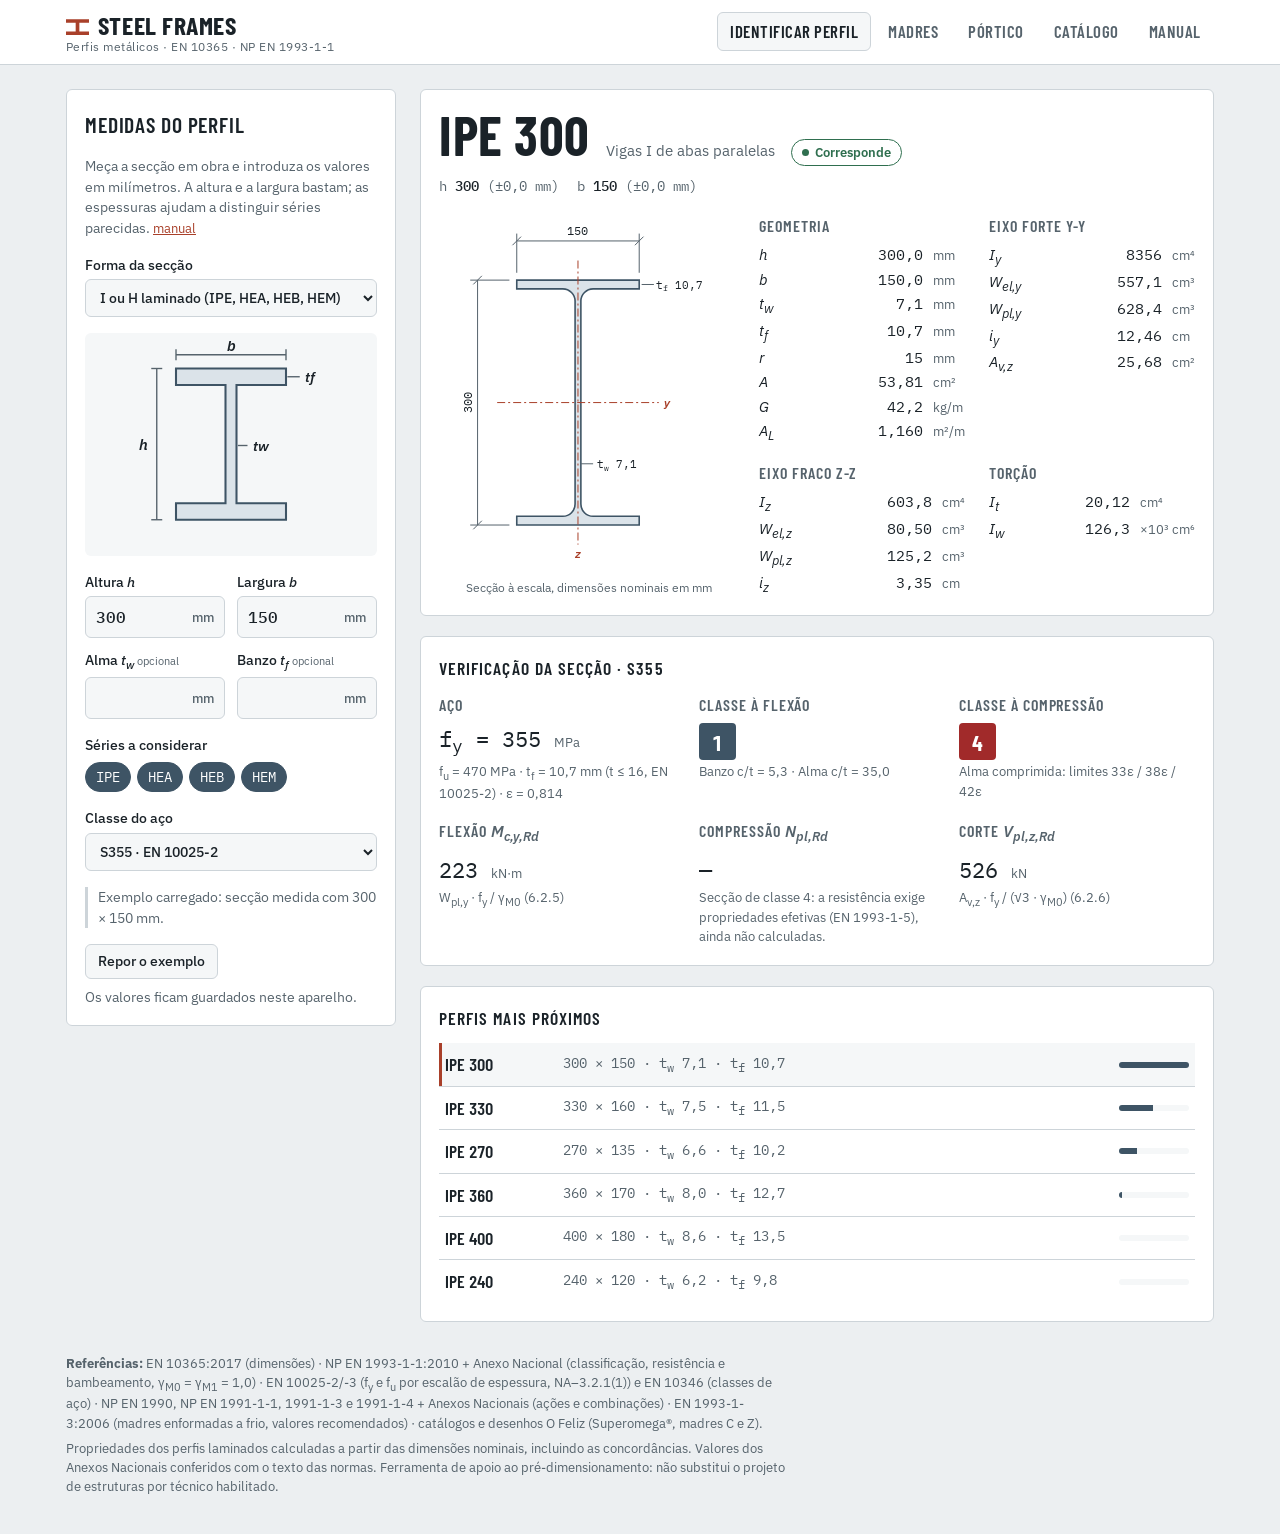
==== commit 8f1d5ce9: "Perfis UPN/UPE, verificação do painel de revestimento e manual de utilização - Perfis U laminados (U" ====
--- a/index.html
+++ b/index.html
@@ -197,6 +197,8 @@
   margin-top: 12px; padding: 8px 12px; border-radius: var(--raio);
   background: var(--superficie-2); border-left: 3px solid var(--aviso); font-size: 0.88rem;
 }
+.alerta-mau { border-left-color: var(--mau); }
+.nota-mau { color: var(--mau); }
 
 .corpo-resultado {
   display: grid; gap: 20px; margin-top: 18px;
@@ -362,6 +364,67 @@
   background: var(--superficie-2); cursor: pointer; font-size: 0.86rem; font-weight: 500;
 }
 .botao-sec:hover { border-color: var(--aco); }
+
+/* Manual */
+.manual { max-width: 78ch; }
+.mn-defs { position: absolute; width: 0; height: 0; overflow: hidden; }
+.manual-cabeca p { margin: 6px 0 0; color: var(--tinta-suave); }
+.manual-indice {
+  margin: 18px 0 8px; padding: 12px 16px; border: 1px solid var(--linha); border-radius: var(--raio); background: var(--superficie);
+}
+.manual-indice ol { margin: 0; padding-left: 1.4em; columns: 2 14em; column-gap: 24px; }
+.manual-indice li { padding: 2px 0; break-inside: avoid; }
+.manual a { color: var(--primario); }
+.manual-cap { margin-top: 28px; scroll-margin-top: calc(env(safe-area-inset-top, 0px) + 110px); }
+.manual-cap h2 {
+  font-family: var(--f-titulo); font-weight: 600; font-size: 1.45rem; letter-spacing: 0.02em;
+  margin: 0 0 8px; padding-bottom: 4px; border-bottom: 1px solid var(--linha);
+}
+.manual-cap h3 {
+  font-family: var(--f-titulo); font-weight: 600; font-size: 1rem; text-transform: uppercase;
+  letter-spacing: 0.06em; color: var(--tinta-suave); margin: 18px 0 6px;
+}
+.manual-cap p, .manual-cap li { line-height: 1.55; }
+.manual-cap ul, .manual-cap ol { padding-left: 1.3em; }
+.manual-cap li { margin: 4px 0; }
+.manual-formula {
+  font-family: var(--f-dados); font-size: 0.95rem; padding: 8px 12px; overflow-wrap: anywhere;
+  background: var(--superficie-2); border-radius: var(--raio);
+}
+.manual-aviso { border-left: 3px solid var(--aviso); padding: 6px 12px; background: var(--superficie-2); border-radius: var(--raio); }
+.manual-fig { margin: 16px 0; }
+.manual-fig svg { display: block; width: 100%; max-width: 560px; height: auto; }
+.manual-fig-estreita svg { max-width: 440px; }
+.manual-fig figcaption { font-size: 0.84rem; color: var(--tinta-suave); margin-top: 6px; max-width: 65ch; }
+.manual-simbolos { display: grid; grid-template-columns: max-content minmax(0, 1fr); gap: 4px 16px; margin: 0; }
+.manual-simbolos dt { font-family: var(--f-dados); }
+.manual-simbolos dd { margin: 0; }
+.ajuda-manual { font-size: 0.82rem; color: var(--primario); white-space: nowrap; }
+
+/* Desenhos do manual (unidades do SVG; as cores seguem o tema) */
+.mn-linha { stroke: var(--tinta); stroke-width: 1.5; fill: none; vector-effect: non-scaling-stroke; }
+.mn-grossa { stroke-width: 2.5; }
+.mn-fina { stroke: var(--tinta-suave); stroke-width: 1; fill: none; vector-effect: non-scaling-stroke; }
+.mn-trac { stroke: var(--tinta-suave); stroke-width: 1; stroke-dasharray: 5 4; fill: none; vector-effect: non-scaling-stroke; }
+.mn-cota { stroke: var(--tinta-suave); stroke-width: 1; fill: none; marker-start: url(#mn-ponta); marker-end: url(#mn-ponta); vector-effect: non-scaling-stroke; }
+.mn-seta, .mn-seta line { stroke: var(--primario); stroke-width: 1.8; fill: none; marker-end: url(#mn-ponta-p); vector-effect: non-scaling-stroke; }
+.mn-ponta { fill: var(--tinta-suave); }
+.mn-ponta-p { fill: var(--primario); }
+.mn-real, .mn-real line { stroke: var(--primario); stroke-width: 2.5; fill: none; vector-effect: non-scaling-stroke; }
+.mn-aco { fill: var(--aco-claro); stroke: var(--aco); stroke-width: 1.5; vector-effect: non-scaling-stroke; }
+.mn-livre { fill: var(--primario); fill-opacity: 0.35; stroke: var(--primario); stroke-width: 1.5; vector-effect: non-scaling-stroke; }
+.mn-painel { fill: var(--aco-claro); stroke: var(--tinta-suave); stroke-width: 1; vector-effect: non-scaling-stroke; }
+.mn-madres rect { fill: var(--aco); }
+.mn-apoio { fill: none; stroke: var(--tinta); stroke-width: 1.2; vector-effect: non-scaling-stroke; }
+.mn-encastre { fill: none; stroke: var(--tinta); stroke-width: 1.2; vector-effect: non-scaling-stroke; }
+.mn-mom { fill: var(--primario); fill-opacity: 0.18; stroke: var(--primario); stroke-width: 1.2; vector-effect: non-scaling-stroke; }
+.mn-trav { fill: var(--superficie); stroke: var(--primario); stroke-width: 2; vector-effect: non-scaling-stroke; }
+.mn-zona { fill: var(--superficie-2); stroke: var(--tinta-suave); stroke-width: 1; vector-effect: non-scaling-stroke; }
+.mn-zona-forte { fill: var(--primario); fill-opacity: 0.32; stroke: var(--tinta-suave); stroke-width: 1; vector-effect: non-scaling-stroke; }
+.mn-zona-media { fill: var(--primario); fill-opacity: 0.15; stroke: var(--tinta-suave); stroke-width: 1; vector-effect: non-scaling-stroke; }
+.mn-txt { fill: var(--tinta); font-family: var(--f-dados); font-size: 17px; }
+.mn-txt-s { fill: var(--tinta-suave); font-family: var(--f-texto); font-size: 14px; }
+.mn-ind { font-size: 12px; }
 </style>
 </head>
 <body>
@@ -376,6 +439,7 @@
       <button type="button" class="separador" id="tab-madres" data-vista="madres" aria-selected="false">Madres</button>
       <button type="button" class="separador" id="tab-portico" data-vista="portico" aria-selected="false">Pórtico</button>
       <button type="button" class="separador" id="tab-catalogo" data-vista="catalogo" aria-selected="false">Catálogo</button>
+      <button type="button" class="separador" id="tab-manual" data-vista="manual" aria-selected="false">Manual</button>
     </nav>
   </div>
 </header>
@@ -384,11 +448,12 @@
   <section class="vista vista-dupla" id="vista-identificar" aria-labelledby="tab-identificar">
     <form class="painel-medidas" id="form-medidas" autocomplete="off">
       <h1 class="titulo-painel">Medidas do perfil</h1>
-      <p class="nota">Meça a secção em obra e introduza os valores em milímetros. A altura e a largura bastam; as espessuras ajudam a distinguir séries parecidas.</p>
+      <p class="nota">Meça a secção em obra e introduza os valores em milímetros. A altura e a largura bastam; as espessuras ajudam a distinguir séries parecidas. <a class="ajuda-manual" href="#manual-identificar">manual</a></p>
 
       <label class="campo" for="in-forma"><span>Forma da secção</span>
         <select id="in-forma" name="forma">
           <option value="I" selected>I ou H laminado (IPE, HEA, HEB, HEM)</option>
+          <option value="U">U laminado (UPN, UPE)</option>
           <option value="omega">Ómega enformado a frio (Superomega®, O Feliz)</option>
           <option value="C">C enformado a frio (O Feliz)</option>
           <option value="Z">Z enformado a frio (O Feliz)</option>
@@ -407,6 +472,18 @@
           <text x="134" y="30" class="esquema-txt esquema-txt-s">tf</text>
           <line class="esquema-guia" x1="121" y1="26" x2="130" y2="26"/>
           <line class="esquema-guia" x1="85" y1="76" x2="92" y2="76"/>
+        </svg>
+        <svg viewBox="0 0 160 150" role="img" data-forma="U" hidden>
+          <path class="esquema-perfil" d="M50 20h66v12H66v86h50v12H50z"/>
+          <g class="esquema-cota">
+            <line x1="50" y1="10" x2="116" y2="10"/><line x1="50" y1="6" x2="50" y2="14"/><line x1="116" y1="6" x2="116" y2="14"/>
+            <line x1="36" y1="20" x2="36" y2="130"/><line x1="32" y1="20" x2="40" y2="20"/><line x1="32" y1="130" x2="40" y2="130"/>
+          </g>
+          <text x="83" y="7" class="esquema-txt">b</text>
+          <text x="26" y="79" class="esquema-txt">h</text>
+          <text x="72" y="80" class="esquema-txt esquema-txt-s">tw</text>
+          <text x="128" y="30" class="esquema-txt esquema-txt-s">tf</text>
+          <line class="esquema-guia" x1="117" y1="26" x2="126" y2="26"/>
         </svg>
         <svg viewBox="0 0 160 150" role="img" data-forma="omega" hidden>
           <path class="esquema-fino" d="M18 120l6-6h22l4-8 4-66 8-8h36l8 8 4 66 4 8h22l6 6"/>
@@ -482,7 +559,7 @@
       <p class="nota">Pré-dimensionamento de madres numa cobertura de duas águas, com as ações do Anexo Nacional português (Portugal continental).</p>
 
       <fieldset class="grupo">
-        <legend>Pavilhão</legend>
+        <legend>Pavilhão <a class="ajuda-manual" href="#manual-geometria">manual</a></legend>
         <div class="campos">
           <label class="campo" for="m-largura"><span>Vão do pórtico</span>
             <span class="entrada"><input id="m-largura" name="largura" type="text" inputmode="decimal" min="1" step="0.1" value="20"><em>m</em></span></label>
@@ -497,7 +574,7 @@
       </fieldset>
 
       <fieldset class="grupo">
-        <legend>Madres</legend>
+        <legend>Madres <a class="ajuda-manual" href="#manual-madres">manual</a></legend>
         <label class="campo" for="m-tipo"><span>Tipo de madre</span>
           <select id="m-tipo" name="tipo">
             <option value="IPE" selected>IPE laminado (NP EN 1993-1-1)</option>
@@ -526,7 +603,7 @@
       </fieldset>
 
       <fieldset class="grupo" id="m-grupo-enformados" hidden>
-        <legend>Enformados a frio (EN 1993-1-3)</legend>
+        <legend>Enformados a frio (EN 1993-1-3) <a class="ajuda-manual" href="#manual-madres">manual</a></legend>
         <div id="m-campos-continuidade">
           <label class="campo" for="m-ligacao"><span>Continuidade nos apoios intermédios</span>
             <select id="m-ligacao" name="ligacao">
@@ -555,7 +632,7 @@
       </fieldset>
 
       <fieldset class="grupo">
-        <legend>Cargas permanentes e sobrecarga</legend>
+        <legend>Cargas permanentes e sobrecarga <a class="ajuda-manual" href="#manual-combinacoes">manual</a></legend>
         <label class="campo" for="m-revestimento"><span>Revestimento</span>
           <select id="m-revestimento" name="revestimento"></select></label>
         <div class="campos">
@@ -569,7 +646,34 @@
       </fieldset>
 
       <fieldset class="grupo">
-        <legend>Local</legend>
+        <legend>Painel de revestimento <a class="ajuda-manual" href="#manual-painel">manual</a></legend>
+        <label class="campo" for="m-painel"><span>Painel (tabela de cargas do fabricante)</span>
+          <select id="m-painel" name="painel"></select></label>
+        <div id="m-campos-painel">
+          <div class="campos">
+            <label class="campo" for="m-painel-faces"><span>Chapas ext./int.</span>
+              <select id="m-painel-faces" name="painelFaces"></select></label>
+            <label class="campo" for="m-painel-espessura"><span>Espessura do painel</span>
+              <select id="m-painel-espessura" name="painelEspessura"></select></label>
+          </div>
+          <label class="campo" for="m-painel-apoio"><span>Apoio do painel nas madres</span>
+            <select id="m-painel-apoio" name="painelApoio">
+              <option value="multiplo" selected>Contínuo sobre três ou mais madres (apoio múltiplo)</option>
+              <option value="simples">Um só vão entre duas madres (apoio simples)</option>
+            </select></label>
+        </div>
+        <div class="campos" id="m-campos-painel-manual">
+          <label class="campo" for="m-painel-desc"><span>Admissível ▼ ao vão s</span>
+            <span class="entrada"><input id="m-painel-desc" name="painelDesc" type="text" inputmode="decimal" value="1,00"><em>kN/m²</em></span></label>
+          <label class="campo" for="m-painel-asc"><span>Admissível ▲ ao vão s</span>
+            <span class="entrada"><input id="m-painel-asc" name="painelAsc" type="text" inputmode="decimal" value="1,00"><em>kN/m²</em></span></label>
+        </div>
+        <label class="verificar" for="m-painel-escura" id="m-campo-painel-escura"><input id="m-painel-escura" name="painelEscura" type="checkbox"> Face exterior de cor escura (▲ admissível − 30 %)</label>
+        <p class="nota" id="m-nota-painel"></p>
+      </fieldset>
+
+      <fieldset class="grupo">
+        <legend>Local <a class="ajuda-manual" href="#manual-vento">manual</a></legend>
         <div class="campos">
           <label class="campo" for="m-distrito"><span>Distrito (zona de neve)</span>
             <select id="m-distrito" name="distrito"></select></label>
@@ -668,7 +772,7 @@
       </fieldset>
 
       <fieldset class="grupo">
-        <legend>Travamentos fora do plano</legend>
+        <legend>Travamentos fora do plano <a class="ajuda-manual" href="#manual-portico">manual</a></legend>
         <label class="campo" for="p-escoras"><span>Escoras do banzo inferior da travessa</span>
           <select id="p-escoras" name="escoras">
             <option value="0">Sem escoras (só nos pórticos)</option>
@@ -712,6 +816,403 @@
       <table class="tabela" id="tabela-catalogo"></table>
     </div>
     <p class="nota" id="catalogo-ajuda">Toque numa linha para abrir o perfil com todas as propriedades.</p>
+  </section>
+
+  <section class="vista manual" id="vista-manual" aria-labelledby="tab-manual" hidden>
+    <svg class="mn-defs" aria-hidden="true" focusable="false">
+      <defs>
+        <marker id="mn-ponta" viewBox="0 0 10 10" refX="9" refY="5" markerUnits="userSpaceOnUse" markerWidth="8" markerHeight="8" orient="auto-start-reverse"><path d="M0,1 L10,5 L0,9 z" class="mn-ponta"/></marker>
+        <marker id="mn-ponta-p" viewBox="0 0 10 10" refX="9" refY="5" markerUnits="userSpaceOnUse" markerWidth="10" markerHeight="10" orient="auto-start-reverse"><path d="M0,1 L10,5 L0,9 z" class="mn-ponta-p"/></marker>
+      </defs>
+    </svg>
+
+    <header class="manual-cabeca">
+      <h1 class="titulo-painel">Manual de utilização</h1>
+      <p>Como a app faz o pré-dimensionamento, o que cada dado quer dizer e os cuidados a ter ao escolhê-lo. As explicações seguem os Eurocódigos com os Anexos Nacionais portugueses; as referências entre parênteses são as cláusulas das normas.</p>
+    </header>
+
+    <nav class="manual-indice" aria-label="Índice do manual">
+      <ol>
+        <li><a href="#manual-organizacao">Como a app está organizada</a></li>
+        <li><a href="#manual-identificar">Identificar um perfil</a></li>
+        <li><a href="#manual-geometria">Geometria do pavilhão</a></li>
+        <li><a href="#manual-neve">Neve</a></li>
+        <li><a href="#manual-vento">Vento</a></li>
+        <li><a href="#manual-combinacoes">Sobrecarga e combinações</a></li>
+        <li><a href="#manual-madres">Madres</a></li>
+        <li><a href="#manual-painel">Painel de revestimento</a></li>
+        <li><a href="#manual-portico">Pórtico</a></li>
+        <li><a href="#manual-limites">O que fica por verificar</a></li>
+        <li><a href="#manual-simbolos">Símbolos</a></li>
+      </ol>
+    </nav>
+
+    <article class="manual-cap" id="manual-organizacao">
+      <h2>1. Como a app está organizada</h2>
+      <p>São quatro separadores de trabalho, que se usam por esta ordem num pavilhão novo:</p>
+      <ul>
+        <li><b>Identificar perfil</b> — a partir das medidas tiradas em obra, encontra o perfil normalizado mais provável (I/H, U ou enformado a frio) e mostra as propriedades e as resistências da secção.</li>
+        <li><b>Madres</b> — define o pavilhão, o local e as cargas, calcula a neve e o vento, e escolhe a madre mais leve que verifica. Também verifica o painel de revestimento contra a tabela do fabricante.</li>
+        <li><b>Pórtico</b> — usa a geometria, o local, as ações e o peso das madres do separador Madres e escolhe o par pilar/travessa mais leve. Qualquer mudança nas Madres passa logo para o Pórtico.</li>
+        <li><b>Catálogo</b> — tabelas das séries; tocar numa linha abre o perfil no Identificar.</li>
+      </ul>
+      <p>Os números escrevem-se com vírgula decimal (o ponto também é aceite). Os formulários ficam guardados no aparelho; o botão <i>Repor o exemplo</i> volta ao pavilhão de exemplo. A app funciona sem internet: o ficheiro <code>index.html</code> pode ser copiado e aberto sozinho.</p>
+      <p class="manual-aviso">É uma ferramenta de <b>pré-dimensionamento</b>: dá secções plausíveis e mostra de onde vêm, mas não substitui o projeto, as verificações de ligações e fundações, nem a responsabilidade de um técnico habilitado.</p>
+    </article>
+
+    <article class="manual-cap" id="manual-identificar">
+      <h2>2. Identificar um perfil</h2>
+      <figure class="manual-fig">
+        <svg viewBox="0 0 480 290" role="img" aria-labelledby="mn-f1">
+          <title id="mn-f1">Secção em I e secção em U com as dimensões h, b, tw, tf e r e os eixos y e z</title>
+          <path class="mn-aco" d="M60,50 H180 V66 H135 Q125,66 125,76 V224 Q125,234 135,234 H180 V250 H60 V234 H105 Q115,234 115,224 V76 Q115,66 105,66 H60 Z"/>
+          <line class="mn-trac" x1="42" y1="150" x2="198" y2="150"/><text class="mn-txt" x="202" y="155">y</text>
+          <line class="mn-trac" x1="120" y1="36" x2="120" y2="266"/><text class="mn-txt" x="114" y="284">z</text>
+          <line class="mn-cota" x1="36" y1="50" x2="36" y2="250"/><text class="mn-txt" x="16" y="155">h</text>
+          <line class="mn-cota" x1="60" y1="30" x2="180" y2="30"/><text class="mn-txt" x="114" y="22">b</text>
+          <text class="mn-txt" x="186" y="64">t<tspan class="mn-ind" dy="4">f</tspan></text>
+          <text class="mn-txt" x="131" y="196">t<tspan class="mn-ind" dy="4">w</tspan></text>
+          <text class="mn-txt" x="140" y="96">r</text>
+          <path class="mn-aco" d="M300,50 H380 V62.8 L320,67.6 Q310,68.4 310,78.4 V221.6 Q310,231.6 320,232.4 L380,237.2 V250 H300 Z"/>
+          <line class="mn-cota" x1="280" y1="50" x2="280" y2="250"/><text class="mn-txt" x="262" y="155">h</text>
+          <line class="mn-cota" x1="300" y1="30" x2="380" y2="30"/><text class="mn-txt" x="334" y="22">b</text>
+          <line class="mn-fina" x1="340" y1="40" x2="340" y2="70"/>
+          <text class="mn-txt-s" x="348" y="90">t<tspan dy="4">f</tspan><tspan dy="-4"> a b/2</tspan></text>
+          <text class="mn-txt-s" x="322" y="160">UPN: face interior</text>
+          <text class="mn-txt-s" x="322" y="177">do banzo inclinada</text>
+          <text class="mn-txt-s" x="322" y="194">(8 % ou 5 %)</text>
+        </svg>
+        <figcaption>Medidas a tirar em obra. Nos U, a espessura do banzo do UPN é medida a meio da largura; o UPE tem banzos paralelos.</figcaption>
+      </figure>
+      <p>A altura <i>h</i> e a largura <i>b</i> chegam para encontrar o perfil; as espessuras desempatam séries parecidas (por exemplo, HEA e HEB com a mesma altura nominal têm larguras iguais e espessuras diferentes). A app compara as medidas com todas as secções das séries escolhidas e ordena-as pelo desvio, com uma tolerância que cobre as tolerâncias de laminagem e o erro de medição.</p>
+      <h3>Cuidados</h3>
+      <ul>
+        <li>Meça <i>h</i> e <i>b</i> em vários pontos e use a média; a pintura e a ferrugem aumentam as espessuras aparentes.</li>
+        <li>Num perfil já montado, confirme se é laminado (concordâncias arredondadas entre alma e banzo) ou soldado (cordões de soldadura): um perfil soldado não está no catálogo e as propriedades calculam-se à parte.</li>
+        <li>A classe do aço não se vê: sem certificado ou ensaio, use a mais baixa plausível para a época da obra.</li>
+        <li>f<sub>y</sub> depende da espessura (EN 10025-2, escalões t ≤ 16 / 40 / 63 / 80 mm), como manda o NA–3.2.1(1). A app usa a maior espessura da secção (o banzo), do lado da segurança.</li>
+      </ul>
+      <h3>O que a app calcula</h3>
+      <p>As propriedades dos laminados calculam-se a partir das dimensões nominais da EN 10365, incluindo as concordâncias (A, I, W<sub>el</sub>, W<sub>pl</sub>, i, I<sub>t</sub>, I<sub>w</sub>), e conferem-se com os catálogos. Seguem-se a classe da secção (Quadro 5.2 da NP EN 1993-1-1) e as resistências da secção (6.2): N<sub>pl,Rd</sub>, M<sub>c,Rd</sub> e V<sub>pl,Rd</sub>. Nos enformados a frio (Superomega®, C e Z da O Feliz) usam-se as propriedades efetivas do fabricante, que já descontam a encurvadura local das paredes finas.</p>
+    </article>
+
+    <article class="manual-cap" id="manual-geometria">
+      <h2>3. Geometria do pavilhão</h2>
+      <figure class="manual-fig">
+        <svg viewBox="0 0 560 270" role="img" aria-labelledby="mn-f2">
+          <title id="mn-f2">Corte transversal: alturas no pilar e a meio vão medidas do pavimento à face inferior da cobertura, z_e até ao topo, inclinação alfa e espaçamento entre madres s</title>
+          <line class="mn-fina" x1="20" y1="220" x2="500" y2="220"/>
+          <polyline class="mn-linha mn-grossa" points="60,220 60,100 260,60 460,100 460,220"/>
+          <polygon class="mn-painel" points="60,100 260,60 460,100 460,92 260,52 60,92"/>
+          <g class="mn-madres"><rect x="146" y="86" width="8" height="8"/><rect x="196" y="76" width="8" height="8"/><rect x="246" y="66" width="8" height="8"/>
+            <rect x="266" y="66" width="8" height="8"/><rect x="316" y="76" width="8" height="8"/><rect x="366" y="86" width="8" height="8"/></g>
+          <line class="mn-cota" x1="30" y1="220" x2="30" y2="100"/><text class="mn-txt-s" x="8" y="166" transform="rotate(-90 22 160)">no pilar</text>
+          <line class="mn-trac" x1="260" y1="60" x2="512" y2="60"/><line class="mn-trac" x1="260" y1="52" x2="540" y2="52"/>
+          <line class="mn-cota" x1="505" y1="220" x2="505" y2="60"/><text class="mn-txt-s" x="476" y="150" transform="rotate(-90 497 140)">a meio vão</text>
+          <line class="mn-cota" x1="535" y1="220" x2="535" y2="52"/><text class="mn-txt" x="540" y="140">z<tspan class="mn-ind" dy="4">e</tspan></text>
+          <path class="mn-fina" d="M110,100 A50,50 0 0 0 109,90"/><line class="mn-trac" x1="60" y1="100" x2="125" y2="100"/><text class="mn-txt" x="114" y="92">α</text>
+          <line class="mn-cota" x1="150" y1="72" x2="200" y2="62"/><text class="mn-txt" x="168" y="58">s</text>
+          <line class="mn-cota" x1="60" y1="244" x2="460" y2="244"/><text class="mn-txt-s" x="200" y="262">vão do pórtico</text>
+          <line class="mn-fina" x1="330" y1="88" x2="350" y2="150"/><text class="mn-txt-s" x="300" y="166">face inferior da cobertura</text>
+        </svg>
+        <figcaption>As alturas medem-se do pavimento à <b>face inferior</b> da cobertura; para o vento, z<sub>e</sub> = altura a meio vão + 0,15 m (espessura do revestimento, por excesso).</figcaption>
+      </figure>
+      <p>A inclinação α calcula-se das duas alturas e do vão; não se introduz. O espaçamento entre madres <i>s</i> mede-se <b>na pendente</b>, de eixo a eixo; o espaçamento entre pórticos <i>L</i> é o vão das madres.</p>
+      <figure class="manual-fig">
+        <svg viewBox="0 0 520 240" role="img" aria-labelledby="mn-f3">
+          <title id="mn-f3">Planta da cobertura com pórticos espaçados de L, madres espaçadas de s, a área de influência L vezes s de uma madre e tirantes a meio vão</title>
+          <rect class="mn-zona" x="20" y="20" width="480" height="180"/>
+          <rect class="mn-zona-forte" x="180" y="125" width="80" height="30"/>
+          <g class="mn-linha"><line x1="20" y1="20" x2="20" y2="200"/><line x1="100" y1="20" x2="100" y2="200"/><line x1="180" y1="20" x2="180" y2="200"/><line x1="260" y1="20" x2="260" y2="200"/><line x1="340" y1="20" x2="340" y2="200"/><line x1="420" y1="20" x2="420" y2="200"/><line x1="500" y1="20" x2="500" y2="200"/></g>
+          <g class="mn-fina"><line x1="20" y1="50" x2="500" y2="50"/><line x1="20" y1="80" x2="500" y2="80"/><line x1="20" y1="140" x2="500" y2="140"/><line x1="20" y1="170" x2="500" y2="170"/></g>
+          <line class="mn-trac" x1="20" y1="110" x2="500" y2="110"/><text class="mn-txt-s" x="430" y="104">cumeeira</text>
+          <line class="mn-real" x1="180" y1="140" x2="260" y2="140"/>
+          <g class="mn-trac"><line x1="60" y1="20" x2="60" y2="200"/><line x1="140" y1="20" x2="140" y2="200"/><line x1="220" y1="20" x2="220" y2="200"/><line x1="300" y1="20" x2="300" y2="200"/><line x1="380" y1="20" x2="380" y2="200"/><line x1="460" y1="20" x2="460" y2="200"/></g>
+          <line class="mn-cota" x1="180" y1="222" x2="260" y2="222"/><text class="mn-txt" x="214" y="238">L</text>
+          <line class="mn-cota" x1="276" y1="125" x2="276" y2="155"/><text class="mn-txt" x="282" y="146">s</text>
+          <text class="mn-txt-s" x="26" y="16">pórticos</text><text class="mn-txt-s" x="104" y="96">madre</text><text class="mn-txt-s" x="306" y="194">tirante</text>
+        </svg>
+        <figcaption>Cada madre recebe a faixa L × s (a cor). Os tirantes (tracejado) travam o banzo inferior das madres a meio ou a terços do vão.</figcaption>
+      </figure>
+      <h3>Cuidados</h3>
+      <ul>
+        <li>Medir a altura até à face inferior evita contar duas vezes a espessura da cobertura. Se só tiver a cota do topo, desconte a espessura do painel e da madre.</li>
+        <li>A app trata duas águas simétricas até 30°; para coberturas de uma água, em dente de serra ou em arco, as zonas de vento e a neve são outras.</li>
+        <li>O espaçamento entre madres é o vão do painel: muda a madre e também a verificação do revestimento (secção 8).</li>
+      </ul>
+    </article>
+
+    <article class="manual-cap" id="manual-neve">
+      <h2>4. Neve</h2>
+      <p>A carga de neve na cobertura (NP EN 1991-1-3, 5.2) é</p>
+      <p class="manual-formula">s = μ<sub>1</sub> C<sub>e</sub> C<sub>t</sub> s<sub>k</sub>, &nbsp; com &nbsp; s<sub>k</sub> = C<sub>z</sub> [1 + (H/500)²]</p>
+      <p>em kN/m² de <b>projeção horizontal</b>. C<sub>z</sub> sai da zona (Z1, Z2 ou Z3), que o Anexo Nacional atribui por concelho (NA–4.1(1)); H é a <b>altitude do local</b> da obra, em metros. μ<sub>1</sub> = 0,8 até 30° de inclinação. C<sub>e</sub> traduz a exposição ao vento: normal (1,0), exposta (0,8, neve varrida pelo vento) ou abrigada (1,2). C<sub>t</sub> = 1 (cobertura sem perdas de calor relevantes).</p>
+      <figure class="manual-fig manual-fig-estreita">
+        <svg viewBox="0 0 420 220" role="img" aria-labelledby="mn-f4">
+          <title id="mn-f4">Decomposição de uma carga em projeção horizontal sobre uma cobertura inclinada nas componentes normal e no plano</title>
+          <line class="mn-linha mn-grossa" x1="40" y1="190" x2="380" y2="80"/>
+          <g class="mn-seta"><line x1="90" y1="70" x2="90" y2="168"/><line x1="150" y1="70" x2="150" y2="149"/><line x1="210" y1="70" x2="210" y2="129"/><line x1="270" y1="70" x2="270" y2="110"/><line x1="330" y1="70" x2="330" y2="91"/></g>
+          <line class="mn-fina" x1="80" y1="62" x2="340" y2="62"/><text class="mn-txt" x="160" y="52">s (por m² em planta)</text>
+          <line class="mn-trac" x1="40" y1="190" x2="140" y2="190"/><path class="mn-fina" d="M120,190 A80,80 0 0 0 117,166"/><text class="mn-txt" x="124" y="182">α</text>
+          <text class="mn-txt-s" x="200" y="190">normal: s cos²α</text>
+          <text class="mn-txt-s" x="200" y="208">no plano: s cos α sen α</text>
+        </svg>
+        <figcaption>A neve e a sobrecarga atuam em projeção horizontal; por metro quadrado de cobertura valem s cos α, com as componentes acima. O peso próprio é por metro quadrado de superfície; o vento é normal à superfície.</figcaption>
+      </figure>
+      <h3>Cuidados</h3>
+      <ul>
+        <li>A altitude é a <b>do local</b>, não a do concelho: em zonas de serra, poucos metros mudam muito s<sub>k</sub>, porque o termo (H/500)² cresce depressa.</li>
+        <li>C<sub>e</sub> = 0,8 só se a cobertura estiver mesmo exposta, sem obstáculos nem construções mais altas à volta, em toda a vida da obra; na dúvida, normal.</li>
+        <li>Junto a platibandas, desníveis de cobertura e edifícios encostados mais altos, a neve acumula-se (5.3.6 e Anexo B): a app não calcula essas acumulações.</li>
+        <li>Na zona Z1, o Anexo Nacional (Quadro NA–A.1) exige situações acidentais de neve excecional e de deslocamento excecional: a app assinala-as mas não as verifica.</li>
+      </ul>
+    </article>
+
+    <article class="manual-cap" id="manual-vento">
+      <h2>5. Vento</h2>
+      <p>A pressão do vento numa superfície (NP EN 1991-1-4) é</p>
+      <p class="manual-formula">w = q<sub>p</sub>(z<sub>e</sub>) (c<sub>pe</sub> − c<sub>pi</sub>)</p>
+      <p>A <b>pressão dinâmica de pico</b> q<sub>p</sub> depende da velocidade de referência (zona A, v<sub>b,0</sub> = 27 m/s; zona B, 30 m/s, na faixa costeira de 5 km ou acima de 600 m de altitude), da categoria de terreno, da altura z<sub>e</sub> e da orografia (c<sub>0</sub>). Os coeficientes c<sub>pe</sub> (exteriores) dependem da zona da cobertura, da direção do vento e da área carregada; c<sub>pi</sub> (interior) depende das aberturas do edifício.</p>
+      <h3>Categoria de terreno</h3>
+      <p>Escolha-a pelo terreno a barlavento, numa distância de algumas centenas de metros, para a direção mais desfavorável: I junto ao mar; II campo aberto com obstáculos isolados; III zona industrial, suburbana ou floresta; IV zona urbana com pelo menos 15 % da área com edifícios acima de 15 m. Uma categoria mais rugosa reduz q<sub>p</sub>, por isso só a use se a rugosidade for duradoura. Na dúvida entre duas, use a de menor número.</p>
+      <h3>Zonas da cobertura</h3>
+      <figure class="manual-fig">
+        <svg viewBox="0 0 500 250" role="img" aria-labelledby="mn-f5">
+          <title id="mn-f5">Zonas F, G, H, I e J de uma cobertura de duas águas em planta, com o vento perpendicular e paralelo à cumeeira</title>
+          <rect class="mn-zona-forte" x="30" y="40" width="20" height="40"/><rect class="mn-zona-forte" x="30" y="160" width="20" height="40"/>
+          <rect class="mn-zona-media" x="30" y="80" width="20" height="80"/>
+          <rect class="mn-zona" x="50" y="40" width="80" height="160"/>
+          <rect class="mn-zona-media" x="130" y="40" width="20" height="160"/>
+          <rect class="mn-zona" x="150" y="40" width="80" height="160"/>
+          <line class="mn-trac" x1="130" y1="32" x2="130" y2="208"/>
+          <g class="mn-txt"><text x="34" y="66">F</text><text x="34" y="186">F</text><text x="34" y="126">G</text><text x="84" y="126">H</text><text x="134" y="126">J</text><text x="184" y="126">I</text></g>
+          <line class="mn-seta" x1="2" y1="226" x2="40" y2="226"/><text class="mn-txt-s" x="48" y="231">vento, θ = 0°</text>
+          <line class="mn-cota" x1="30" y1="26" x2="50" y2="26"/><text class="mn-txt-s" x="24" y="18">e/10</text>
+          <line class="mn-cota" x1="18" y1="40" x2="18" y2="80"/><text class="mn-txt-s" x="0" y="64" transform="rotate(-90 10 60)">e/4</text>
+          <text class="mn-txt-s" x="136" y="22">cumeeira</text>
+          <rect class="mn-zona-forte" x="280" y="40" width="20" height="40"/><rect class="mn-zona-forte" x="280" y="160" width="20" height="40"/>
+          <rect class="mn-zona-media" x="280" y="80" width="20" height="40"/><rect class="mn-zona-media" x="280" y="120" width="20" height="40"/>
+          <rect class="mn-zona" x="300" y="40" width="80" height="160"/>
+          <rect class="mn-zona" x="380" y="40" width="100" height="160"/>
+          <line class="mn-trac" x1="272" y1="120" x2="488" y2="120"/>
+          <g class="mn-txt"><text x="284" y="66">F</text><text x="284" y="186">F</text><text x="284" y="106">G</text><text x="284" y="146">G</text><text x="334" y="96">H</text><text x="424" y="96">I</text></g>
+          <line class="mn-seta" x1="252" y1="226" x2="290" y2="226"/><text class="mn-txt-s" x="298" y="231">vento, θ = 90°</text>
+          <line class="mn-cota" x1="280" y1="26" x2="380" y2="26"/><text class="mn-txt-s" x="318" y="18">e/2</text>
+        </svg>
+        <figcaption>Zonas de uma cobertura de duas águas (Figura 7.8 da NP EN 1991-1-4), com e = min(b; 2h), sendo b a dimensão transversal ao vento. As zonas a cor mais forte (F) têm as maiores sucções.</figcaption>
+      </figure>
+      <p>As madres e o pórtico de bordadura apanham as zonas F e G; as correntes, H, I e J. Na posição da madre, escolha <i>Bordadura</i> para a madre mais exposta ou <i>Zona corrente</i> para as restantes; em obra é comum aproximar as madres nas bordaduras.</p>
+      <p>Os c<sub>pe</sub> variam com a <b>área carregada</b> A: c<sub>pe,10</sub> para A ≥ 10 m², c<sub>pe,1</sub> para A ≤ 1 m² e interpolação logarítmica entre os dois (7.2.1). Para uma madre, A = L × s; para um painel entre duas madres, A = s × largura do painel, quase sempre perto de 1 m² — por isso o revestimento e as fixações sofrem sucções maiores do que as madres.</p>
+      <h3>Pressão interior e aberturas</h3>
+      <figure class="manual-fig manual-fig-estreita">
+        <svg viewBox="0 0 420 220" role="img" aria-labelledby="mn-f6">
+          <title id="mn-f6">Portão aberto a barlavento: a pressão interior soma-se à sucção exterior na cobertura</title>
+          <polyline class="mn-linha mn-grossa" points="100,190 100,150"/><polyline class="mn-linha mn-grossa" points="100,100 100,80 220,50 340,80 340,190"/>
+          <line class="mn-fina" x1="60" y1="190" x2="380" y2="190"/>
+          <g class="mn-seta"><line x1="20" y1="125" x2="90" y2="125"/><line x1="20" y1="160" x2="60" y2="160"/></g>
+          <text class="mn-txt-s" x="10" y="110">vento</text><text class="mn-txt-s" x="4" y="184">portão aberto</text>
+          <g class="mn-seta"><line x1="160" y1="150" x2="160" y2="80"/><line x1="220" y1="150" x2="220" y2="64"/><line x1="280" y1="150" x2="280" y2="80"/></g>
+          <g class="mn-seta"><line x1="160" y1="56" x2="160" y2="22"/><line x1="220" y1="40" x2="220" y2="8"/><line x1="280" y1="56" x2="280" y2="22"/></g>
+          <text class="mn-txt-s" x="180" y="176">c<tspan dy="3">pi</tspan><tspan dy="-3"> &gt; 0 (empurra)</tspan></text>
+          <text class="mn-txt-s" x="298" y="30">c<tspan dy="3">pe</tspan><tspan dy="-3"> &lt; 0 (puxa)</tspan></text>
+        </svg>
+        <figcaption>Com uma abertura dominante a barlavento, o interior fica em pressão e soma-se à sucção exterior: a cobertura é puxada pelos dois lados.</figcaption>
+      </figure>
+      <p>Os valores +0,2 e −0,3 que a app propõe só valem para edifícios <b>sem face dominante</b> (7.2.9(6)). Um portão grande que possa ficar aberto numa tempestade torna essa face dominante, e c<sub>pi</sub> passa a seguir o c<sub>pe</sub> nessa abertura (7.2.9(5)): 0,75 c<sub>pe</sub> se a abertura for o dobro das restantes, 0,90 c<sub>pe</sub> se for o triplo. Introduza então o c<sub>pi</sub> máximo correspondente. É dos dados que mais pesam no dimensionamento à sucção.</p>
+      <h3>Orografia</h3>
+      <figure class="manual-fig">
+        <svg viewBox="0 0 520 230" role="img" aria-labelledby="mn-f7">
+          <title id="mn-f7">Colina com altura H, vertente a barlavento Lu, vertente a sotavento Ld e distância x do pavilhão à crista</title>
+          <polyline class="mn-linha mn-grossa" points="10,190 70,190 270,70 480,190 510,190"/>
+          <line class="mn-trac" x1="270" y1="70" x2="270" y2="190"/><line class="mn-trac" x1="70" y1="190" x2="480" y2="190"/>
+          <line class="mn-cota" x1="285" y1="190" x2="285" y2="70"/><text class="mn-txt" x="292" y="140">H</text>
+          <line class="mn-cota" x1="70" y1="208" x2="270" y2="208"/><text class="mn-txt" x="160" y="224">L<tspan class="mn-ind" dy="4">u</tspan></text>
+          <line class="mn-cota" x1="270" y1="208" x2="480" y2="208"/><text class="mn-txt" x="368" y="224">L<tspan class="mn-ind" dy="4">d</tspan></text>
+          <rect class="mn-aco" x="330" y="90" width="34" height="18" transform="rotate(30 347 99)"/>
+          <line class="mn-cota" x1="270" y1="44" x2="347" y2="44"/><text class="mn-txt-s" x="282" y="36">x &gt; 0 a sotavento</text>
+          <line class="mn-seta" x1="12" y1="150" x2="80" y2="150"/><text class="mn-txt-s" x="12" y="140">vento</text>
+        </svg>
+        <figcaption>Colina (Anexo A.3): o vento acelera ao subir a vertente e é máximo perto da crista. Numa falésia ou escarpa não há L<sub>d</sub>.</figcaption>
+      </figure>
+      <p>Em terreno plano (declive médio a barlavento inferior a 3°), c<sub>0</sub> = 1. Perto do topo de colinas, falésias e escarpas, o Anexo A.3 dá c<sub>0</sub> a partir de H, L<sub>u</sub> (e L<sub>d</sub>) e da distância x à crista, negativa a barlavento e positiva a sotavento, à altura z<sub>e</sub>. A app aplica esse c<sub>0</sub> a todas as direções, do lado da segurança. Vales com afunilamento do vento e orografia complexa ficam fora do âmbito: a norma remete para parecer técnico ou ensaio, e a app aceita um c<sub>0</sub> justificado.</p>
+      <h3>Cuidados</h3>
+      <ul>
+        <li>H, L<sub>u</sub> e L<sub>d</sub> medem-se numa carta topográfica, na direção do vento em que o relevo fica a barlavento; o pavilhão perto da crista é o caso crítico (c<sub>0</sub> pode passar de 1,3, e q<sub>p</sub> cresce com c<sub>0</sub>²).</li>
+        <li>Acima de 15 m de altura, c<sub>s</sub>c<sub>d</sub> = 1 deixa de estar garantido pela norma (6.2(1)a).</li>
+      </ul>
+    </article>
+
+    <article class="manual-cap" id="manual-combinacoes">
+      <h2>6. Sobrecarga e combinações</h2>
+      <p>A sobrecarga das coberturas não acessíveis (categoria H) é q<sub>k</sub> = 0,4 kN/m² em projeção horizontal, com uma carga concentrada Q<sub>k</sub> = 1,0 kN verificada à parte (6.3.4.2(3)P). Não se combina com a neve nem com o vento (3.3.2(1)). Nas madres contínuas coloca-se em alternância de vãos, onde for mais desfavorável.</p>
+      <p>Os estados limites últimos usam a expressão 6.10 da NP EN 1990, com γ<sub>G</sub> = 1,35 (ou 1,0 quando a permanente ajuda) e γ<sub>Q</sub> = 1,5:</p>
+      <p class="manual-formula">1,35 G + 1,5 Q<sub>k,1</sub> + 1,5 ψ<sub>0</sub> Q<sub>k,i</sub> &nbsp; e, na sucção, &nbsp; 1,0 G<sub>rev</sub> + 1,5 W<sub>s</sub></p>
+      <p>com ψ<sub>0</sub> = 0,6 para o vento e 0,5 para a neve (0,7 acima de 1000 m). Na sucção só contam o revestimento e a madre: as instalações suspensas podem não existir ou ser retiradas. As flechas usam a combinação característica, com coeficientes 1,0.</p>
+      <h3>Cuidados</h3>
+      <ul>
+        <li>Instalações (iluminação, AVAC, sprinklers, painéis fotovoltaicos) entram como carga permanente; seja realista, mas não as conte contra a sucção.</li>
+        <li>Painéis fotovoltaicos na cobertura mudam o peso, a neve (acumulação entre filas) e o vento: verifique à parte.</li>
+      </ul>
+    </article>
+
+    <article class="manual-cap" id="manual-madres">
+      <h2>7. Madres</h2>
+      <p>A madre é uma viga que vence o espaçamento entre pórticos L e recebe a faixa de cobertura L × s. A carga decompõe-se numa componente normal à cobertura, resistida pela flexão em torno do eixo forte, e numa componente no plano da cobertura, resistida em torno do eixo fraco entre tirantes. A app percorre as secções da série por peso e escolhe a mais leve que verifica tudo.</p>
+      <figure class="manual-fig">
+        <svg viewBox="0 0 520 260" role="img" aria-labelledby="mn-f8">
+          <title id="mn-f8">Esquemas estáticos de madres e diagramas de momentos: simplesmente apoiada, contínua de dois vãos e sobreposição sobre o apoio</title>
+          <text class="mn-txt-s" x="30" y="16">simplesmente apoiada</text>
+          <text class="mn-txt-s" x="270" y="16">contínua, 2 vãos</text>
+          <g transform="translate(0 14)">
+            <line class="mn-linha mn-grossa" x1="30" y1="40" x2="210" y2="40"/>
+            <path class="mn-apoio" d="M30,40 l-7,12 h14 z M210,40 l-7,12 h14 z"/>
+            <path class="mn-mom" d="M30,40 Q120,130 210,40 Z"/><text class="mn-txt-s" x="94" y="104">qL²/8</text>
+            <line class="mn-linha mn-grossa" x1="270" y1="40" x2="490" y2="40"/>
+            <path class="mn-apoio" d="M270,40 l-7,12 h14 z M380,40 l-7,12 h14 z M490,40 l-7,12 h14 z"/>
+            <path class="mn-mom" d="M270,40 Q312,92 352,40 L380,14 L408,40 Q448,92 490,40 Z"/>
+            <text class="mn-txt-s" x="290" y="86">9qL²/128</text><text class="mn-txt-s" x="412" y="26">−qL²/8</text>
+          </g>
+          <text class="mn-txt-s" x="30" y="140">sobreposição (empalme) sobre o apoio</text>
+          <line class="mn-linha mn-grossa" x1="30" y1="166" x2="300" y2="166"/>
+          <line class="mn-linha mn-grossa" x1="200" y1="174" x2="490" y2="174"/>
+          <path class="mn-apoio" d="M250,178 l-7,12 h14 z"/>
+          <line class="mn-cota" x1="200" y1="206" x2="250" y2="206"/><line class="mn-cota" x1="250" y1="206" x2="300" y2="206"/>
+          <text class="mn-txt-s" x="190" y="228">≥ 0,1 L</text><text class="mn-txt-s" x="262" y="228">≥ 0,1 L</text>
+          <text class="mn-txt-s" x="330" y="206">secção dupla no apoio;</text>
+          <text class="mn-txt-s" x="330" y="224">verifica-se a secção</text>
+          <text class="mn-txt-s" x="330" y="242">simples no fim do empalme</text>
+        </svg>
+        <figcaption>Na madre contínua, o momento máximo passa para o apoio e a flecha baixa muito. Nas madres enformadas, a continuidade faz-se por sobreposição ou mangas.</figcaption>
+      </figure>
+      <h3>Madres IPE (NP EN 1993-1-1)</h3>
+      <p>Verificam-se a flexão desviada da secção (6.2), o esforço transverso, o bambeamento e as flechas (L/200 total e L/250 das ações variáveis). Sob a gravidade, o banzo superior está comprimido mas travado pelo revestimento; sob a sucção do vento, comprime-se o <b>banzo inferior</b>, que só fica travado nos tirantes ou escoras. O bambeamento usa o caso geral (6.3.2.2), com L<sub>cr</sub> entre travamentos e sem contar com o revestimento.</p>
+      <h3>Madres enformadas a frio (EN 1993-1-3, 10.1)</h3>
+      <figure class="manual-fig manual-fig-estreita">
+        <svg viewBox="0 0 400 260" role="img" aria-labelledby="mn-f9">
+          <title id="mn-f9">Madre em Z sob sucção: banzo superior fixo ao painel, banzo inferior livre e comprimido, com a carga lateral kh q e a mola de rotação do revestimento</title>
+          <rect class="mn-painel" x="40" y="30" width="320" height="16"/>
+          <text class="mn-txt-s" x="40" y="22">painel, fixado ao banzo superior</text>
+          <path class="mn-aco" d="M152,46 h78 v14 h-4 v-10 h-70 v152 h-4 Z"/>
+          <path class="mn-aco" d="M156,202 h-84 v-14 h4 v10 h80 Z"/>
+          <path class="mn-livre" d="M72,188 v14 h84 v-38 h-4 v34 h-76 v-10 Z"/>
+          <line class="mn-seta" x1="210" y1="200" x2="166" y2="200"/><text class="mn-txt-s" x="214" y="205">k<tspan dy="3">h</tspan><tspan dy="-3"> q (carga lateral)</tspan></text>
+          <g class="mn-seta"><line x1="300" y1="120" x2="300" y2="60"/><line x1="340" y1="120" x2="340" y2="60"/></g>
+          <text class="mn-txt-s" x="276" y="140">sucção</text>
+          <path class="mn-fina" d="M244,72 q14,-6 14,8 q0,12 -12,10"/><text class="mn-txt-s" x="262" y="92">C<tspan dy="3">D</tspan><tspan dy="-3"> → K</tspan></text>
+          <text class="mn-txt-s" x="20" y="232">banzo livre = banzo + reforço + 1/5 da alma (comprimido)</text>
+        </svg>
+        <figcaption>Na sucção, o banzo inferior das madres C e Z comprime-se e tende a rodar para o lado (k<sub>h</sub> q). A rigidez de rotação do revestimento (C<sub>D</sub>, que dá a mola K) e os tirantes seguram-no.</figcaption>
+      </figure>
+      <p>O banzo superior conta-se travado pelo revestimento; o banzo livre (banzo inferior, reforço e um quinto da alma) é verificado como uma barra comprimida apoiada numa mola lateral K. Sem justificação, K = 0 (do lado da segurança): o banzo livre só fica travado nos tirantes. Com chapa trapezoidal fixada nas ondas baixas pode usar-se C<sub>D,A</sub> = 130 p (10.1.5.2(7)); com painel sandwich, só com o C<sub>D</sub> do fabricante do painel. Na ómega (Superomega®) não há carga lateral (k<sub>h</sub> = 0), mas apoiada pelas abas verifica-se o esmagamento da alma.</p>
+      <h3>Cuidados</h3>
+      <ul>
+        <li><b>Tirantes</b>: sem eles, a sucção governa quase sempre as madres enformadas e as IPE compridas. Têm de estar ancorados (por exemplo, à cumeeira ou à madre de beirado) para travar de facto.</li>
+        <li><b>Continuidade</b>: escolha "contínua" só se a madre passar sem emenda ou com sobreposição de pelo menos 0,1 L para cada lado do apoio, aparafusada como o fabricante indica. Se o empalme for mais curto ou desconhecido, a app trata a continuidade como parcial e verifica também o vão como simplesmente apoiado.</li>
+        <li><b>Ligação à asna</b>: com esquadro aparafusado à alma, a alma não é esmagada; madres pousadas pelas abas (como o Superomega) precisam da largura de apoio real.</li>
+        <li>O vão extremo de uma madre contínua é o mais esforçado; muitos fabricantes reforçam-no ou pedem um perfil mais espesso nesse vão.</li>
+      </ul>
+    </article>
+
+    <article class="manual-cap" id="manual-painel">
+      <h2>8. Painel de revestimento</h2>
+      <figure class="manual-fig manual-fig-estreita">
+        <svg viewBox="0 0 420 190" role="img" aria-labelledby="mn-f10">
+          <title id="mn-f10">Painel apoiado nas madres: apoio múltiplo e apoio simples, com o vão s e as cargas descendentes e ascendentes</title>
+          <rect class="mn-painel" x="20" y="60" width="380" height="12"/>
+          <g class="mn-madres"><rect x="16" y="72" width="10" height="10"/><rect x="141" y="72" width="10" height="10"/><rect x="266" y="72" width="10" height="10"/><rect x="391" y="72" width="10" height="10"/></g>
+          <g class="mn-seta"><line x1="60" y1="20" x2="60" y2="54"/><line x1="100" y1="20" x2="100" y2="54"/><line x1="200" y1="20" x2="200" y2="54"/></g>
+          <g class="mn-seta"><line x1="320" y1="54" x2="320" y2="20"/><line x1="360" y1="54" x2="360" y2="20"/></g>
+          <text class="mn-txt-s" x="30" y="14">▼ neve, sobrecarga, pressão</text><text class="mn-txt-s" x="300" y="14">▲ sucção</text>
+          <line class="mn-cota" x1="146" y1="100" x2="271" y2="100"/><text class="mn-txt" x="204" y="118">s</text>
+          <text class="mn-txt-s" x="20" y="150">apoio múltiplo: o painel passa contínuo sobre várias madres</text>
+          <text class="mn-txt-s" x="20" y="170">apoio simples: cada painel vence um só vão entre duas madres</text>
+        </svg>
+        <figcaption>O vão do painel é o espaçamento entre madres s.</figcaption>
+      </figure>
+      <p>Os fabricantes de painéis sandwich dão tabelas de <b>cargas uniformes admissíveis</b> por espessura do painel, espessura das chapas, vão e condição de apoio, para cargas descendentes (▼) e ascendentes (▲). Na O Feliz, são valores característicos, além do peso próprio e das variações de temperatura, com os estados limites últimos e a flecha ≤ L/200 já verificados. Compara-se, por isso, com as ações características:</p>
+      <ul>
+        <li>▼ o maior de q<sub>k</sub> cos²α, s cos²α + ψ<sub>0</sub> w<sub>p</sub> e w<sub>p</sub> + ψ<sub>0</sub> s cos²α;</li>
+        <li>▲ a sucção w<sub>s</sub>, com o c<sub>pe</sub> da área de um painel entre duas madres (perto de c<sub>pe,1</sub>).</li>
+      </ul>
+      <p>Como o mesmo painel cobre a cobertura toda, a app verifica-o na zona corrente e nas bordaduras e diz qual condiciona. Não interpola entre vãos: usa a carga do vão tabelado imediatamente acima de s. Quando não cumpre, propõe o espaçamento máximo das madres com esse painel e a espessura mínima ao espaçamento atual. Ao escolher um painel, o peso do revestimento passa a ser o do fabricante.</p>
+      <h3>Cuidados</h3>
+      <ul>
+        <li><b>Cor escura</b>: a chapa exterior pode chegar a 80 °C e a capacidade ascendente baixa até cerca de 30 % nas menores espessuras; assinale a opção.</li>
+        <li><b>Fixações</b>: a tabela não cobre o arrancamento dos parafusos nem o número de fixações por madre; nas bordaduras e cantos, o fabricante costuma pedir mais fixações.</li>
+        <li><b>Circulação</b>: a carga concentrada de manutenção (1 kN) e a passagem de pessoas sobre o painel não estão nas tabelas de cargas uniformes.</li>
+        <li><b>Tabelas indicativas</b>: as fichas do Panel Sandwich Group não indicam as chapas nem o critério; servem só de orientação, e o site do fabricante dá valores mais baixos do que a ficha. Confirme sempre com o fabricante.</li>
+        <li>Num painel de outro fabricante, escolha <i>Outro painel</i> e introduza as cargas admissíveis da tabela dele para o vão s.</li>
+      </ul>
+    </article>
+
+    <article class="manual-cap" id="manual-portico">
+      <h2>9. Pórtico</h2>
+      <figure class="manual-fig">
+        <svg viewBox="0 0 520 260" role="img" aria-labelledby="mn-f11">
+          <title id="mn-f11">Pórtico de duas águas com bases encastradas, madres sobre a travessa, escoras ao banzo inferior, imperfeição global phi e carga horizontal de 1 kN para alfa cr</title>
+          <line class="mn-fina" x1="20" y1="220" x2="500" y2="220"/>
+          <path class="mn-encastre" d="M50,220 h40 M50,220 l-6,10 M60,220 l-6,10 M70,220 l-6,10 M80,220 l-6,10 M90,220 l-6,10 M430,220 h40 M430,220 l-6,10 M440,220 l-6,10 M450,220 l-6,10 M460,220 l-6,10 M470,220 l-6,10"/>
+          <polyline class="mn-linha mn-grossa" points="70,220 70,100 260,60 450,100 450,220"/>
+          <polyline class="mn-trac" points="70,220 82,100 272,60 462,100 450,220"/><text class="mn-txt" x="86" y="132">φ</text>
+          <g class="mn-madres"><rect x="106" y="84" width="8" height="8"/><rect x="146" y="76" width="8" height="8"/><rect x="186" y="68" width="8" height="8"/><rect x="226" y="60" width="8" height="8"/><rect x="286" y="60" width="8" height="8"/><rect x="326" y="68" width="8" height="8"/><rect x="366" y="76" width="8" height="8"/><rect x="406" y="84" width="8" height="8"/></g>
+          <g class="mn-real"><line x1="150" y1="84" x2="160" y2="98"/><line x1="230" y1="68" x2="240" y2="82"/><line x1="330" y1="76" x2="320" y2="90"/><line x1="410" y1="92" x2="400" y2="106"/></g>
+          <text class="mn-txt-s" x="150" y="122">escoras ao banzo inferior</text>
+          <line class="mn-seta" x1="12" y1="100" x2="62" y2="100"/><text class="mn-txt-s" x="10" y="90">1 kN</text>
+          <circle class="mn-trav" cx="70" cy="160" r="4"/><circle class="mn-trav" cx="450" cy="160" r="4"/><text class="mn-txt-s" x="300" y="164">travamento do pilar</text><line class="mn-fina" x1="430" y1="160" x2="444" y2="160"/>
+          <text class="mn-txt-s" x="40" y="250">bases encastradas</text>
+        </svg>
+        <figcaption>Modelo do pórtico interior. A imperfeição φ (tracejado) e α<sub>cr</sub> tratam os efeitos de 2.ª ordem; as escoras e os travamentos do pilar definem os comprimentos de encurvadura fora do plano.</figcaption>
+      </figure>
+      <p>O pórtico é analisado em elasticidade plana (bases encastradas, nós rígidos), com as cargas das madres distribuídas ao longo da travessa e o vento nas zonas reais da faixa do pórtico. Seguem-se os passos da NP EN 1993-1-1:</p>
+      <ol>
+        <li><b>Sensibilidade à 2.ª ordem</b>: α<sub>cr</sub> pela (5.2), com uma carga horizontal de 1 kN nos beirados. Com α<sub>cr</sub> ≥ 10 basta a análise de 1.ª ordem; entre 3 e 10, amplificam-se os esforços da parte antissimétrica (oscilação lateral) por 1/(1 − 1/α<sub>cr</sub>) (5.2.2(5)B); abaixo de 3 a app não aceita o par.</li>
+        <li><b>Imperfeição global</b> φ (5.3.2), aplicada como forças horizontais equivalentes.</li>
+        <li><b>Secções</b> (6.2): classe sob N + M e resistência.</li>
+        <li><b>Encurvadura e bambeamento</b> (6.3.3, método 2 do Anexo B): no plano, com o comprimento real do membro (5.2.2(7)b); fora do plano e ao bambeamento, entre travamentos.</li>
+        <li><b>Deformações</b>: deslocamento do beirado h/150 e flecha da cumeeira vão/200 (vão/250 das ações variáveis).</li>
+      </ol>
+      <h3>Cuidados</h3>
+      <ul>
+        <li><b>Escoras</b>: sob a sucção e junto aos nós, o banzo inferior da travessa comprime-se. Sem escoras (pequenas diagonais da madre ao banzo inferior), o bambeamento governa e a travessa fica muito mais pesada. Indique só as escoras que vão mesmo existir.</li>
+        <li><b>Travamentos dos pilares</b>: só contam se ligados a um sistema que leve a força a um contraventamento (por exemplo, uma longarina de fachada ligada ao contraventamento vertical).</li>
+        <li><b>Bases encastradas</b> exigem placa de base, chumbadouros e fundação dimensionados para o momento; com bases rotuladas, o pórtico seria outro (ainda não incluído).</li>
+        <li>O pórtico junto à empena apanha zonas de vento mais desfavoráveis do que um corrente; verifique os dois.</li>
+      </ul>
+    </article>
+
+    <article class="manual-cap" id="manual-limites">
+      <h2>10. O que fica por verificar</h2>
+      <ul>
+        <li>Ligações: emendas e apoios das madres, nós pilar–travessa (cutelos), placas de base e chumbadouros.</li>
+        <li>Fixações do revestimento e das madres (arrancamento na sucção).</li>
+        <li>Pórticos de empena, contraventamentos, longarinas de fachada e pontes rolantes.</li>
+        <li>Acumulações de neve e situações acidentais; ação sísmica; incêndio.</li>
+        <li>Fundações.</li>
+      </ul>
+    </article>
+
+    <article class="manual-cap" id="manual-simbolos">
+      <h2>11. Símbolos</h2>
+      <dl class="manual-simbolos">
+        <dt>L</dt><dd>espaçamento entre pórticos (vão das madres)</dd>
+        <dt>s</dt><dd>espaçamento entre madres, na pendente (vão do painel); também a carga de neve na cobertura</dd>
+        <dt>α</dt><dd>inclinação da cobertura</dd>
+        <dt>z<sub>e</sub></dt><dd>altura de referência do vento</dd>
+        <dt>s<sub>k</sub></dt><dd>valor característico da neve ao nível do solo</dd>
+        <dt>μ<sub>1</sub>, C<sub>e</sub>, C<sub>t</sub></dt><dd>coeficientes de forma, de exposição e térmico da neve</dd>
+        <dt>q<sub>p</sub></dt><dd>pressão dinâmica de pico do vento</dd>
+        <dt>c<sub>pe</sub>, c<sub>pi</sub></dt><dd>coeficientes de pressão exterior e interior</dd>
+        <dt>c<sub>0</sub></dt><dd>coeficiente de orografia</dd>
+        <dt>q<sub>k</sub>, Q<sub>k</sub></dt><dd>sobrecarga de cobertura distribuída e concentrada</dd>
+        <dt>ψ<sub>0</sub></dt><dd>coeficiente de combinação</dd>
+        <dt>W<sub>el</sub>, W<sub>pl</sub>, W<sub>eff</sub></dt><dd>módulos de flexão elástico, plástico e efetivo</dd>
+        <dt>χ<sub>LT</sub></dt><dd>coeficiente de redução ao bambeamento</dd>
+        <dt>C<sub>D</sub>, K</dt><dd>rigidez de rotação do revestimento e mola lateral equivalente no banzo livre</dd>
+        <dt>k<sub>h</sub></dt><dd>fator da carga lateral no banzo livre das madres C e Z</dd>
+        <dt>α<sub>cr</sub></dt><dd>fator de carga crítica elástica do pórtico</dd>
+        <dt>φ</dt><dd>imperfeição global (inclinação inicial)</dd>
+      </dl>
+    </article>
   </section>
 </main>
 
@@ -843,6 +1344,70 @@
 </script>
 <script>
 /*
+ * Perfis U laminados a quente — dimensões nominais da EN 10365:2017, tal como publicadas pelo fornecedor
+ * J. Justino das Neves (UPN e UPE; aço S275JR e S355JR). A área e o peso do fornecedor servem só para
+ * conferir o cálculo (testes/verificar.js); as propriedades calculam-se a partir destas dimensões em seccao.js.
+ * UPN: banzos de face interior inclinada (8 % até ao UPN 300 e 5 % acima), com tf a meio da largura do banzo;
+ *      cada linha: [designação, h, b, tw, tf, r1 (concordância alma-banzo), r2 (arredondamento da ponta)] em mm.
+ * UPE: banzos paralelos; cada linha: [designação, h, b, tw, tf, r] em mm.
+ */
+var PERFIS_U = {
+  UPN: {
+    descricao: "Perfis U normais, de banzos inclinados",
+    linhas: [
+      ["UPN 50", 50, 38, 5, 7, 7, 3.5],
+      ["UPN 65", 65, 42, 5.5, 7.5, 7.5, 4],
+      ["UPN 80", 80, 45, 6, 8, 8, 4],
+      ["UPN 100", 100, 50, 6, 8.5, 8.5, 4.5],
+      ["UPN 120", 120, 55, 7, 9, 9, 4.5],
+      ["UPN 140", 140, 60, 7, 10, 10, 5],
+      ["UPN 160", 160, 65, 7.5, 10.5, 10.5, 5.5],
+      ["UPN 180", 180, 70, 8, 11, 11, 5.5],
+      ["UPN 200", 200, 75, 8.5, 11.5, 11.5, 6],
+      ["UPN 220", 220, 80, 9, 12.5, 12.5, 6.5],
+      ["UPN 240", 240, 85, 9.5, 13, 13, 6.5],
+      ["UPN 260", 260, 90, 10, 14, 14, 7],
+      ["UPN 280", 280, 95, 10, 15, 15, 7.5],
+      ["UPN 300", 300, 100, 10, 16, 16, 8],
+      ["UPN 320", 320, 100, 14, 17.5, 17.5, 8],
+      ["UPN 350", 350, 100, 14, 16, 16, 8],
+      ["UPN 380", 380, 102, 13.5, 16, 16, 8],
+      ["UPN 400", 400, 110, 14, 18, 18, 9]
+    ],
+    // Área (cm²) e peso (kg/m) indicados pelo fornecedor, para conferência.
+    fornecedor: { "UPN 50": [7.1, 5.6], "UPN 65": [9.0, 7.1], "UPN 80": [11.0, 8.6], "UPN 100": [13.5, 10.6], "UPN 120": [17.0, 13.4],
+      "UPN 140": [20.4, 16.0], "UPN 160": [24.0, 18.8], "UPN 180": [28.0, 22.0], "UPN 200": [32.2, 25.3], "UPN 220": [37.4, 29.4],
+      "UPN 240": [42.3, 33.2], "UPN 260": [48.3, 37.9], "UPN 280": [53.3, 41.8], "UPN 300": [58.8, 46.2], "UPN 320": [75.8, 59.5],
+      "UPN 350": [77.3, 60.6], "UPN 380": [80.4, 63.1], "UPN 400": [91.5, 71.8] }
+  },
+  UPE: {
+    descricao: "Perfis U de banzos paralelos",
+    linhas: [
+      ["UPE 80", 80, 50, 4, 7, 10],
+      ["UPE 100", 100, 55, 4.5, 7.5, 10],
+      ["UPE 120", 120, 60, 5, 8, 12],
+      ["UPE 140", 140, 65, 5, 9, 12],
+      ["UPE 160", 160, 70, 5.5, 9.5, 12],
+      ["UPE 180", 180, 75, 5.5, 10.5, 12],
+      ["UPE 200", 200, 80, 6, 11, 13],
+      ["UPE 220", 220, 85, 6.5, 12, 13],
+      ["UPE 240", 240, 90, 7, 12.5, 15],
+      ["UPE 270", 270, 95, 7.5, 13.5, 15],
+      ["UPE 300", 300, 100, 9.5, 15, 15],
+      ["UPE 330", 330, 105, 11, 16, 18],
+      ["UPE 360", 360, 110, 12, 17, 18],
+      ["UPE 400", 400, 115, 13.5, 18, 18]
+    ],
+    fornecedor: { "UPE 80": [10.1, 7.9], "UPE 100": [12.5, 9.8], "UPE 120": [15.4, 12.1], "UPE 140": [18.4, 14.5], "UPE 160": [21.7, 17.0],
+      "UPE 180": [25.1, 19.7], "UPE 200": [29.0, 22.8], "UPE 220": [33.9, 26.6], "UPE 240": [38.5, 30.2], "UPE 270": [44.8, 35.2],
+      "UPE 300": [56.6, 44.4], "UPE 330": [67.8, 53.2], "UPE 360": [77.9, 61.2], "UPE 400": [91.9, 72.2] }
+  }
+};
+
+if (typeof module !== "undefined") module.exports = PERFIS_U;
+</script>
+<script>
+/*
  * Propriedades de secções I/H laminadas e verificações base do Eurocódigo 3.
  * Unidades internas: mm, N. Os resultados são devolvidos nas unidades dos catálogos
  * (cm², cm⁴, cm³, kg/m, kN, kN·m).
@@ -972,6 +1537,121 @@
     };
   }
 
+  // ----- Perfis U (UPN e UPE): propriedades pela integração exata do contorno -----
+  function aPartirDeLinhaU(familia, l) {
+    var upn = familia === "UPN";
+    return { familia: familia, nome: l[0], h: l[1], b: l[2], tw: l[3], tf: l[4], r: l[5], r2: upn ? l[6] : 0,
+      inclinacao: upn ? (l[1] > 300 ? 0.05 : 0.08) : 0, tipo: "U" };
+  }
+
+  // Concordância de raio r no vértice P entre as arestas P0→P e P→P1 (pontos do arco, de tangente a tangente).
+  function concordancia(P0, P, P1, r, n) {
+    if (!r) return [P];
+    var u1 = [P[0] - P0[0], P[1] - P0[1]], u2 = [P1[0] - P[0], P1[1] - P[1]];
+    var l1 = Math.hypot(u1[0], u1[1]), l2 = Math.hypot(u2[0], u2[1]);
+    var a = [-u1[0] / l1, -u1[1] / l1], c = [u2[0] / l2, u2[1] / l2];
+    var th = Math.acos(Math.max(-1, Math.min(1, a[0] * c[0] + a[1] * c[1])));
+    var d = r / Math.tan(th / 2), bl = Math.hypot(a[0] + c[0], a[1] + c[1]);
+    var bis = [(a[0] + c[0]) / bl, (a[1] + c[1]) / bl], dc = r / Math.sin(th / 2);
+    var C = [P[0] + bis[0] * dc, P[1] + bis[1] * dc];
+    var T1 = [P[0] + a[0] * d, P[1] + a[1] * d], T2 = [P[0] + c[0] * d, P[1] + c[1] * d];
+    var f1 = Math.atan2(T1[1] - C[1], T1[0] - C[0]), f2 = Math.atan2(T2[1] - C[1], T2[0] - C[0]), df = f2 - f1;
+    while (df > Math.PI) df -= 2 * Math.PI;
+    while (df < -Math.PI) df += 2 * Math.PI;
+    var pts = [];
+    for (var k = 0; k <= n; k++) pts.push([C[0] + r * Math.cos(f1 + df * k / n), C[1] + r * Math.sin(f1 + df * k / n)]);
+    return pts;
+  }
+
+  // Contorno do U (dorso da alma em x = 0, eixo y-y em y = 0), percorrido no sentido anti-horário.
+  function contornoU(p) {
+    var h = p.h, b = p.b, tw = p.tw;
+    function t(x) { return p.tf + (b / 2 - x) * p.inclinacao; }   // espessura do banzo à distância x do dorso
+    var v = [[0, -h / 2], [b, -h / 2], [b, -h / 2 + t(b)], [tw, -h / 2 + t(tw)], [tw, h / 2 - t(tw)], [b, h / 2 - t(b)], [b, h / 2], [0, h / 2]];
+    var raio = [0, 0, p.r2, p.r, p.r, p.r2, 0, 0], pts = [];
+    v.forEach(function (P, i) {
+      pts = pts.concat(concordancia(v[(i + v.length - 1) % v.length], P, v[(i + 1) % v.length], raio[i], 10));
+    });
+    return pts;
+  }
+
+  // Área, momentos estáticos e de inércia de um polígono (em relação à origem).
+  function integrar(pts) {
+    var A = 0, Sx = 0, Sy = 0, Ixx = 0, Iyy = 0;
+    for (var i = 0; i < pts.length; i++) {
+      var x1 = pts[i][0], y1 = pts[i][1], x2 = pts[(i + 1) % pts.length][0], y2 = pts[(i + 1) % pts.length][1];
+      var cr = x1 * y2 - x2 * y1;
+      A += cr / 2; Sx += (x1 + x2) * cr / 6; Sy += (y1 + y2) * cr / 6;
+      Iyy += (y1 * y1 + y1 * y2 + y2 * y2) * cr / 12; Ixx += (x1 * x1 + x1 * x2 + x2 * x2) * cr / 12;
+    }
+    return { A: A, Sx: Sx, Sy: Sy, Iyy: Iyy, Ixx: Ixx };
+  }
+
+  // Parte do polígono com dentro(ponto) verdadeiro, recortada pela reta (Sutherland–Hodgman).
+  function recortar(pts, dentro, corte) {
+    var out = [];
+    for (var i = 0; i < pts.length; i++) {
+      var P = pts[i], Q = pts[(i + 1) % pts.length], dp = dentro(P), dq = dentro(Q);
+      if (dp) out.push(P);
+      if (dp !== dq) out.push(corte(P, Q));
+    }
+    return out;
+  }
+
+  function propriedadesU(p) {
+    var pts = contornoU(p), g = integrar(pts), A = g.A;
+    var xc = g.Sx / A;                                   // centro de gravidade a partir do dorso da alma
+    var Iy = g.Iyy, Iz = g.Ixx - A * xc * xc;
+    // Wpl,y: secção simétrica em relação a y-y → 2 × momento estático da metade superior.
+    var sup = recortar(pts, function (P) { return P[1] >= 0; }, function (P, Q) { var f = -P[1] / (Q[1] - P[1]); return [P[0] + f * (Q[0] - P[0]), 0]; });
+    var Wply = 2 * integrar(sup).Sy;
+    // Wpl,z: eixo neutro plástico vertical que divide a área ao meio.
+    function lado(xp, esquerda) {
+      return recortar(pts, function (P) { return esquerda ? P[0] <= xp : P[0] >= xp; }, function (P, Q) { var f = (xp - P[0]) / (Q[0] - P[0]); return [xp, P[1] + f * (Q[1] - P[1])]; });
+    }
+    var lo = 0, hi = p.b;
+    for (var k = 0; k < 60; k++) { var m = (lo + hi) / 2; if (integrar(lado(m, true)).A < A / 2) lo = m; else hi = m; }
+    var xp = (lo + hi) / 2, ge = integrar(lado(xp, true)), gd = integrar(lado(xp, false));
+    var Wplz = (gd.Sx - xp * gd.A) + (xp * ge.A - ge.Sx);
+    // Torção e empenamento pelas fórmulas de paredes finas (linha média; valores aproximados).
+    var bl = p.b - p.tw / 2, hl = p.h - p.tf;
+    var It = (2 * bl * Math.pow(p.tf, 3) + hl * Math.pow(p.tw, 3)) / 3;
+    var Iw = p.tf * Math.pow(bl, 3) * hl * hl / 12 * (3 * bl * p.tf + 2 * hl * p.tw) / (6 * bl * p.tf + hl * p.tw);
+    var e = 3 * bl * bl * p.tf / (6 * bl * p.tf + hl * p.tw);   // centro de corte à linha média da alma
+    // Área de corte (6.2.6(3)c) para perfis U: A − 2 b tf + (tw + r) tf.
+    var Avz = A - 2 * p.b * p.tf + (p.tw + p.r) * p.tf;
+    return {
+      A: A / 1e2, G: A * 1e-6 * DENSIDADE,
+      Iy: Iy / 1e4, Wely: Iy / (p.h / 2) / 1e3, Wply: Wply / 1e3, iy: Math.sqrt(Iy / A) / 10,
+      Avz: Avz / 1e2,
+      Iz: Iz / 1e4, Welz: Iz / Math.max(xc, p.b - xc) / 1e3, Wplz: Wplz / 1e3, iz: Math.sqrt(Iz / A) / 10,
+      It: It / 1e4, Iw: Iw / 1e6, ys: xc / 10, eCorte: (e + p.tw / 2) / 10,
+      AL: (2 * p.h + 4 * p.b - 2 * p.tw) / 1e3, contorno: pts
+    };
+  }
+
+  // Classes (Quadro 5.2): banzos em consola, c = b − tw − r; alma interior, c = h − 2 tf − 2 r.
+  function classificarU(p, fy) {
+    var eps = Math.sqrt(235 / fy), cB = p.b - p.tw - p.r, cA = p.h - 2 * p.tf - 2 * p.r;
+    function classe(rel, lim) { for (var i = 0; i < lim.length; i++) if (rel <= lim[i]) return i + 1; return 4; }
+    var banzo = classe(cB / p.tf / eps, [9, 10, 14]);
+    return {
+      eps: eps, banzo: { c_t: cB / p.tf, classe: banzo },
+      alma: { c_t: cA / p.tw, flexao: classe(cA / p.tw / eps, [72, 83, 124]), compressao: classe(cA / p.tw / eps, [33, 38, 42]) },
+      flexao: Math.max(banzo, classe(cA / p.tw / eps, [72, 83, 124])),
+      compressao: Math.max(banzo, classe(cA / p.tw / eps, [33, 38, 42]))
+    };
+  }
+
+  function todosU() {
+    var lista = [];
+    if (typeof PERFIS_U === "undefined") return lista;
+    Object.keys(PERFIS_U).forEach(function (fam) {
+      PERFIS_U[fam].linhas.forEach(function (l) { lista.push(aPartirDeLinhaU(fam, l)); });
+    });
+    return lista;
+  }
+
   function todos() {
     var lista = [];
     Object.keys(PERFIS).forEach(function (fam) {
@@ -983,7 +1663,8 @@
   return {
     ACOS: ACOS, GAMMA_M0: GAMMA_M0, GAMMA_M1: GAMMA_M1,
     todos: todos, propriedades: propriedades, tensoes: tensoes,
-    classificar: classificar, resistencias: resistencias
+    classificar: classificar, resistencias: resistencias,
+    todosU: todosU, propriedadesU: propriedadesU, classificarU: classificarU, contornoU: contornoU
   };
 })();
 
@@ -1417,6 +2098,129 @@
 </script>
 <script>
 /*
+ * Painéis sandwich de cobertura: tabelas de cargas dos fabricantes. Ficheiro gerado por ferramentas/dados_paineis.py
+ * a partir dos catálogos em docs/catalogos/ (fora do git). Não editar à mão.
+ * Por produto: fabricante, largura útil (mm), espessuras do painel (mm), indicativo (true quando a ficha não diz a
+ * chapa nem o critério), correções (gralhas do catálogo tornadas não crescentes com o vão) e, por espessura das
+ * chapas exterior/interior (mm): pesos (kg/m², pela ordem das espessuras); simples e multiplo: vãos (m) e, por
+ * espessura do painel, as cargas uniformes admissíveis (kN/m²) ascendentes (asc) e descendentes (desc), pela ordem
+ * dos vãos. Uma lista mais curta do que a dos vãos quer dizer que o fabricante não admite os vãos seguintes.
+ * O Feliz: valores característicos além do peso próprio e da temperatura (ELU e flecha ≤ L/200).
+ */
+var PAINEIS = {"Topcover 3":{"fabricante":"O Feliz","faces":{"0,4/0,4":{"pesos":[7.7,8.1,8.5,8.9,9.7,10.5,11.3,12.6],"simples":{"vaos":[1.5,1.75,2.0,2.25,2.5,2.75,3.0,3.25,3.5,3.75,4.0,4.25,4.5,4.75,5.0],"cargas":{"30":{"asc":[1.84,1.46,1.2,1.0,0.85,0.73,0.63,0.56,0.47,0.39,0.31],"desc":[1.44,1.11,0.89,0.72,0.59,0.49,0.32]},"40":{"asc":[2.31,1.87,1.56,1.31,1.13,0.97,0.85,0.75,0.67,0.58,0.49,0.42,0.36,0.3],"desc":[1.8,1.44,1.17,0.96,0.8,0.67,0.57,0.39]},"50":{"asc":[2.8,2.31,1.95,1.66,1.43,1.25,1.1,0.97,0.87,0.78,0.68,0.58,0.5,0.44,0.38],"desc":[2.2,1.78,1.47,1.23,1.04,0.88,0.76,0.65,0.46,0.31]},"60":{"asc":[3.32,2.78,2.36,2.03,1.76,1.54,1.36,1.21,1.06,0.93,0.82,0.73,0.66,0.58,0.51],"desc":[2.6,2.15,1.79,1.51,1.29,1.11,0.96,0.83,0.71,0.52,0.37]},"80":{"asc":[4.4,3.75,3.23,2.81,2.46,2.13,1.79,1.52,1.32,1.15,1.02,0.91,0.81,0.73,0.67],"desc":[3.45,2.9,2.47,2.12,1.83,1.59,1.39,1.22,1.08,0.95,0.81,0.62,0.48,0.35]},"100":{"asc":[5.5,4.75,4.14,3.62,3.09,2.55,2.14,1.83,1.58,1.38,1.22,1.09,0.97,0.88,0.8],"desc":[4.32,3.69,3.17,2.75,2.4,2.1,1.84,1.63,1.45,1.29,1.15,1.03,0.87,0.69,0.55]},"120":{"asc":[6.63,5.67,4.93,4.36,3.62,2.98,2.51,2.14,1.85,1.62,1.43,1.27,1.14,1.03,0.94],"desc":[5.19,4.48,3.89,3.39,2.97,2.62,2.31,2.05,1.83,1.63,1.47,1.32,1.19,1.08,0.88]},"150":{"asc":[7.31,6.23,5.42,4.79,4.28,3.63,3.05,2.61,2.25,1.97,1.74,1.55,1.39,1.25,1.14],"desc":[6.53,5.7,4.99,4.39,3.87,3.43,3.04,2.71,2.43,2.18,1.96,1.77,1.6,1.46,1.33]}}},"multiplo":{"vaos":[1.5,1.75,2.0,2.25,2.5,2.75,3.0,3.25,3.5,3.75,4.0,4.25,4.5,4.75,5.0],"cargas":{"30":{"asc":[1.6,1.21,0.95,0.78,0.65,0.56,0.49,0.43,0.39,0.35,0.32],"desc":[1.44,1.11,0.89,0.72,0.59,0.49,0.41,0.34]},"40":{"asc":[1.77,1.34,1.07,0.88,0.74,0.64,0.56,0.5,0.45,0.41,0.37,0.34,0.32],"desc":[1.8,1.44,1.17,0.96,0.8,0.67,0.57,0.49,0.42,0.36]},"50":{"asc":[1.94,1.49,1.19,0.98,0.83,0.72,0.64,0.57,0.51,0.47,0.43,0.4,0.37,0.35,0.33],"desc":[2.2,1.78,1.46,1.16,0.95,0.79,0.67,0.58,0.5,0.43,0.38,0.34,0.3]},"60":{"asc":[2.05,1.58,1.26,1.04,0.88,0.77,0.67,0.6,0.54,0.5,0.46,0.42,0.39,0.37,0.35],"desc":[2.6,1.96,1.53,1.23,1.01,0.85,0.72,0.62,0.54,0.47,0.42,0.37,0.33,0.3]},"80":{"asc":[2.41,1.82,1.46,1.21,1.04,0.91,0.82,0.74,0.68,0.63,0.59,0.55,0.52,0.5,0.47],"desc":[3.07,2.28,1.77,1.43,1.18,1.01,0.87,0.77,0.68,0.61,0.54,0.49,0.44,0.4,0.37]},"100":{"asc":[2.68,2.04,1.63,1.35,1.16,1.01,0.9,0.82,0.75,0.7,0.65,0.61,0.58,0.55,0.53],"desc":[3.32,2.48,1.92,1.55,1.28,1.08,0.94,0.82,0.73,0.65,0.58,0.53,0.48,0.44,0.4]},"120":{"asc":[2.9,2.23,1.79,1.49,1.28,1.13,1.01,0.92,0.84,0.78,0.73,0.69,0.66,0.63,0.61],"desc":[3.55,2.66,2.08,1.67,1.39,1.18,1.02,0.89,0.79,0.71,0.64,0.57,0.52,0.47,0.43]},"150":{"asc":[3.15,2.44,1.98,1.66,1.43,1.26,1.13,1.03,0.95,0.89,0.84,0.79,0.76,0.73,0.71],"desc":[3.79,2.86,2.24,1.81,1.5,1.28,1.1,0.97,0.86,0.77,0.69,0.62,0.56,0.51,0.46]}}}},"0,5/0,4":{"pesos":[8.3,8.7,9.1,9.5,10.3,11.1,12.4,13.6],"simples":{"vaos":[1.5,1.75,2.0,2.25,2.5,2.75,3.0,3.25,3.5,3.75,4.0,4.25,4.5,4.75,5.0],"cargas":{"30":{"asc":[2.07,1.64,1.34,1.12,0.95,0.82,0.71,0.62,0.51,0.42,0.34],"desc":[1.63,1.27,1.01,0.82,0.68,0.56,0.38]},"40":{"asc":[2.56,2.08,1.73,1.46,1.25,1.08,0.95,0.84,0.74,0.62,0.52,0.44,0.38,0.32],"desc":[2.02,1.61,1.31,1.08,0.91,0.77,0.65,0.45,0.3]},"50":{"asc":[3.08,2.54,2.14,1.83,1.58,1.38,1.22,1.08,0.96,0.84,0.73,0.62,0.53,0.46,0.41],"desc":[2.43,1.98,1.64,1.37,1.16,1.0,0.86,0.73,0.52,0.37]},"60":{"asc":[3.62,3.03,2.58,2.23,1.94,1.7,1.47,1.25,1.08,0.94,0.83,0.74,0.67,0.6,0.54],"desc":[2.86,2.36,1.98,1.68,1.44,1.24,1.08,0.94,0.79,0.59,0.43,0.3]},"80":{"asc":[4.75,4.06,3.51,3.06,2.63,2.16,1.81,1.54,1.33,1.16,1.03,0.91,0.82,0.74,0.67],"desc":[3.75,3.16,2.7,2.33,2.02,1.77,1.55,1.37,1.21,1.08,0.88,0.69,0.53,0.4]},"100":{"asc":[5.9,5.12,4.47,3.9,3.13,2.58,2.16,1.84,1.59,1.39,1.23,1.09,0.98,0.89,0.8],"desc":[4.66,3.99,3.46,3.01,2.64,2.32,2.05,1.82,1.62,1.45,1.3,1.16,0.94,0.76,0.6]},"120":{"asc":[6.82,5.83,5.09,4.51,3.65,3.01,2.53,2.16,1.86,1.63,1.44,1.28,1.15,1.04,0.94],"desc":[5.56,4.82,4.2,3.69,3.25,2.87,2.55,2.27,2.03,1.82,1.64,1.48,1.34,1.12,0.92]},"150":{"asc":[7.45,6.37,5.56,4.92,4.42,3.66,3.08,2.63,2.27,1.98,1.75,1.56,1.4,1.26,1.15],"desc":[6.96,6.1,5.38,4.76,4.22,3.76,3.35,3.0,2.7,2.43,2.19,1.99,1.81,1.65,1.5]}}},"multiplo":{"vaos":[1.5,1.75,2.0,2.25,2.5,2.75,3.0,3.25,3.5,3.75,4.0,4.25,4.5,4.75,5.0],"cargas":{"30":{"asc":[1.88,1.42,1.11,0.91,0.76,0.65,0.56,0.5,0.45,0.4,0.37,0.34,0.31],"desc":[1.63,1.27,1.01,0.82,0.68,0.56,0.47,0.4,0.34]},"40":{"asc":[2.07,1.57,1.25,1.02,0.86,0.74,0.65,0.57,0.51,0.46,0.42,0.39,0.36,0.34,0.32],"desc":[2.02,1.61,1.31,1.08,0.91,0.77,0.65,0.56,0.49,0.42,0.37,0.32]},"50":{"asc":[2.28,1.74,1.39,1.14,0.97,0.83,0.73,0.65,0.59,0.53,0.49,0.45,0.42,0.39,0.37],"desc":[2.43,1.98,1.64,1.37,1.14,0.95,0.81,0.69,0.6,0.53,0.46,0.41,0.37,0.33]},"60":{"asc":[2.41,1.84,1.47,1.21,1.02,0.88,0.77,0.69,0.62,0.56,0.52,0.48,0.45,0.42,0.39],"desc":[2.86,2.33,1.82,1.46,1.2,1.01,0.86,0.75,0.65,0.57,0.51,0.45,0.4,0.36,0.33]},"80":{"asc":[2.84,2.13,1.69,1.4,1.2,1.05,0.93,0.84,0.77,0.71,0.66,0.62,0.59,0.56,0.53],"desc":[3.66,2.71,2.1,1.7,1.4,1.2,1.04,0.91,0.81,0.72,0.65,0.59,0.54,0.49,0.45]},"100":{"asc":[3.14,2.38,1.89,1.57,1.33,1.16,1.03,0.93,0.85,0.79,0.73,0.69,0.65,0.62,0.59],"desc":[3.94,2.95,2.29,1.84,1.53,1.29,1.11,0.98,0.87,0.78,0.7,0.63,0.58,0.53,0.49]},"120":{"asc":[3.4,2.61,2.09,1.73,1.48,1.3,1.16,1.05,0.96,0.89,0.83,0.79,0.75,0.71,0.68],"desc":[4.19,3.16,2.46,1.98,1.64,1.39,1.2,1.05,0.93,0.84,0.75,0.68,0.62,0.57,0.52]},"150":{"asc":[3.68,2.85,2.3,1.92,1.65,1.45,1.29,1.18,1.08,1.01,0.95,0.9,0.85,0.82,0.79],"desc":[4.47,3.39,2.66,2.15,1.78,1.51,1.3,1.15,1.02,0.91,0.82,0.74,0.68,0.62,0.56]}}}}},"espessuras":[30,40,50,60,80,100,120,150],"largura":1000,"fonte":"catálogo OFPA (O Feliz), tabelas de cálculo direto","indicativo":false,"correcoes":[]},"Topcover 5":{"fabricante":"O Feliz","faces":{"0,4/0,4":{"pesos":[8.0,8.4,8.8,9.2,10.0,10.8,11.6,12.9],"simples":{"vaos":[1.5,1.75,2.0,2.25,2.5,2.75,3.0,3.25,3.5,3.75,4.0,4.25,4.5,4.75,5.0],"cargas":{"30":{"asc":[2.7,2.12,1.72,1.43,1.21,1.04,0.9,0.75,0.62,0.51,0.43,0.37,0.32],"desc":[2.28,1.77,1.41,1.15,0.95,0.77,0.52,0.34]},"40":{"asc":[3.21,2.58,2.12,1.78,1.52,1.31,1.15,1.01,0.85,0.71,0.6,0.51,0.44,0.39,0.34],"desc":[2.72,2.15,1.75,1.44,1.21,1.02,0.81,0.57,0.39]},"50":{"asc":[3.76,3.07,2.56,2.17,1.86,1.62,1.42,1.25,1.11,0.95,0.81,0.69,0.6,0.52,0.46],"desc":[3.18,2.56,2.11,1.76,1.49,1.27,1.1,0.85,0.62,0.45,0.31]},"60":{"asc":[4.33,3.58,3.02,2.58,2.23,1.94,1.71,1.51,1.35,1.21,1.05,0.9,0.78,0.68,0.6],"desc":[3.66,2.99,2.49,2.1,1.79,1.54,1.33,1.16,0.89,0.67,0.5,0.36]},"80":{"asc":[5.51,4.65,3.97,3.44,3.0,2.63,2.31,1.97,1.69,1.48,1.3,1.16,1.03,0.93,0.85],"desc":[4.66,3.89,3.29,2.82,2.43,2.11,1.84,1.62,1.43,1.2,0.95,0.74,0.58,0.44,0.33]},"100":{"asc":[6.47,5.53,4.83,4.28,3.8,3.27,2.74,2.33,2.01,1.75,1.54,1.37,1.23,1.11,1.0],"desc":[5.69,4.82,4.13,3.56,3.1,2.71,2.38,2.11,1.87,1.67,1.49,1.21,0.98,0.79,0.63]},"120":{"asc":[6.89,5.89,5.14,4.56,4.09,3.71,3.17,2.7,2.33,2.03,1.79,1.59,1.42,1.28,1.16],"desc":[6.73,5.75,4.97,4.32,3.78,3.33,2.94,2.61,2.32,2.08,1.86,1.68,1.44,1.19,0.98]},"150":{"asc":[7.52,6.43,5.61,4.97,4.46,4.05,3.7,3.26,2.82,2.46,2.16,1.92,1.72,1.55,1.41],"desc":[7.52,6.43,5.61,4.97,4.46,4.05,3.7,3.38,3.02,2.71,2.44,2.21,2.0,1.82,1.61]}}},"multiplo":{"vaos":[1.5,1.75,2.0,2.25,2.5,2.75,3.0,3.25,3.5,3.75,4.0,4.25,4.5,4.75,5.0],"cargas":{"30":{"asc":[2.7,2.09,1.63,1.31,1.09,0.92,0.8,0.7,0.62,0.55,0.5,0.46,0.42,0.39,0.36],"desc":[2.28,1.77,1.41,1.15,0.95,0.79,0.67,0.57,0.49,0.42,0.37,0.32]},"40":{"asc":[3.06,2.3,1.81,1.47,1.23,1.05,0.91,0.8,0.71,0.64,0.58,0.53,0.49,0.45,0.42],"desc":[2.72,2.15,1.75,1.44,1.21,1.02,0.87,0.75,0.65,0.57,0.5,0.44,0.39,0.34,0.3]},"50":{"asc":[3.37,2.55,2.01,1.64,1.38,1.18,1.02,0.9,0.81,0.73,0.66,0.61,0.56,0.52,0.49],"desc":[3.18,2.56,2.11,1.76,1.49,1.27,1.1,0.95,0.83,0.73,0.64,0.57,0.5,0.45,0.4]},"60":{"asc":[3.55,2.71,2.14,1.75,1.47,1.26,1.09,0.96,0.86,0.78,0.71,0.65,0.6,0.56,0.52],"desc":[3.66,2.99,2.49,2.04,1.68,1.41,1.2,1.04,0.91,0.8,0.71,0.63,0.56,0.51,0.46]},"80":{"asc":[4.22,3.15,2.48,2.03,1.72,1.49,1.31,1.17,1.06,0.97,0.9,0.84,0.78,0.74,0.7],"desc":[4.66,3.82,2.96,2.38,1.96,1.67,1.45,1.27,1.12,1.0,0.9,0.82,0.75,0.68,0.63]},"100":{"asc":[4.63,3.51,2.77,2.27,1.92,1.66,1.46,1.31,1.19,1.09,1.01,0.94,0.88,0.83,0.79],"desc":[5.57,4.17,3.24,2.61,2.16,1.83,1.57,1.38,1.23,1.1,0.99,0.9,0.82,0.75,0.7]},"120":{"asc":[4.96,3.79,3.01,2.48,2.1,1.82,1.61,1.44,1.31,1.21,1.12,1.05,0.99,0.93,0.89],"desc":[5.9,4.45,3.48,2.81,2.33,1.98,1.7,1.5,1.33,1.19,1.08,0.98,0.9,0.83,0.76]},"150":{"asc":[5.31,4.1,3.28,2.71,2.31,2.01,1.78,1.6,1.46,1.35,1.25,1.18,1.11,1.06,1.01],"desc":[6.26,4.76,3.74,3.02,2.51,2.14,1.8,1.59,1.42,1.28,1.17,1.07,0.98,0.91,0.84]}}}},"0,5/0,4":{"pesos":[8.7,9.1,9.5,9.9,10.7,11.5,12.8,14.0],"simples":{"vaos":[1.5,1.75,2.0,2.25,2.5,2.75,3.0,3.25,3.5,3.75,4.0,4.25,4.5,4.75,5.0],"cargas":{"30":{"asc":[3.06,2.4,1.95,1.62,1.36,1.17,1.01,0.82,0.67,0.56,0.47,0.4,0.35,0.3],"desc":[2.6,2.02,1.61,1.31,1.09,0.89,0.62,0.42]},"40":{"asc":[3.6,2.88,2.37,2.0,1.7,1.47,1.28,1.12,0.92,0.77,0.65,0.55,0.48,0.42,0.37],"desc":[3.06,2.43,1.97,1.63,1.37,1.16,0.91,0.66,0.47,0.32]},"50":{"asc":[4.17,3.4,2.84,2.41,2.07,1.8,1.58,1.4,1.22,1.02,0.87,0.74,0.64,0.56,0.49],"desc":[3.55,2.86,2.36,1.98,1.68,1.44,1.24,0.95,0.71,0.52,0.37]},"60":{"asc":[4.77,3.94,3.32,2.85,2.47,2.15,1.9,1.66,1.42,1.24,1.09,0.96,0.83,0.72,0.63],"desc":[4.05,3.32,2.77,2.34,2.0,1.73,1.5,1.28,0.98,0.75,0.56,0.42]},"80":{"asc":[6.0,5.06,4.34,3.77,3.3,2.82,2.36,2.0,1.72,1.5,1.32,1.17,1.05,0.94,0.86],"desc":[5.1,4.26,3.62,3.11,2.7,2.35,2.06,1.82,1.61,1.3,1.04,0.82,0.64,0.49,0.38]},"100":{"asc":[6.47,5.53,4.83,4.28,3.84,3.32,2.78,2.36,2.03,1.77,1.56,1.38,1.24,1.12,1.01],"desc":[6.17,5.24,4.51,3.91,3.42,3.0,2.65,2.35,2.1,1.88,1.6,1.31,1.07,0.86,0.7]},"120":{"asc":[6.88,5.88,5.13,4.55,4.08,3.7,3.21,2.73,2.35,2.05,1.81,1.61,1.44,1.3,1.18],"desc":[6.88,5.88,5.13,4.55,4.08,3.66,3.25,2.89,2.59,2.32,2.09,1.81,1.5,1.24,1.02]},"150":{"asc":[7.51,6.42,5.6,4.97,4.46,4.04,3.69,3.29,2.84,2.48,2.18,1.94,1.74,1.56,1.42],"desc":[7.51,6.42,5.6,4.97,4.46,4.04,3.69,3.4,3.15,2.93,2.74,2.48,2.26,1.97,1.67]}}},"multiplo":{"vaos":[1.5,1.75,2.0,2.25,2.5,2.75,3.0,3.25,3.5,3.75,4.0,4.25,4.5,4.75,5.0],"cargas":{"30":{"asc":[3.06,2.4,1.91,1.54,1.27,1.08,0.93,0.81,0.72,0.64,0.58,0.52,0.48,0.44,0.41],"desc":[2.6,2.02,1.61,1.31,1.09,0.91,0.77,0.66,0.57,0.49,0.43,0.38,0.33]},"40":{"asc":[3.6,2.71,2.13,1.72,1.43,1.22,1.05,0.92,0.82,0.74,0.67,0.61,0.56,0.51,0.48],"desc":[3.06,2.43,1.97,1.63,1.37,1.16,0.99,0.86,0.75,0.65,0.57,0.51,0.45,0.4,0.36]},"50":{"asc":[3.97,3.0,2.36,1.92,1.61,1.37,1.19,1.05,0.93,0.84,0.76,0.7,0.64,0.6,0.55],"desc":[3.55,2.86,2.36,1.98,1.68,1.44,1.24,1.08,0.94,0.83,0.73,0.65,0.58,0.52,0.47]},"60":{"asc":[4.16,3.18,2.51,2.05,1.71,1.46,1.27,1.12,1.0,0.9,0.81,0.75,0.69,0.64,0.59],"desc":[4.05,3.32,2.77,2.34,1.99,1.68,1.43,1.24,1.08,0.95,0.84,0.75,0.68,0.61,0.56]},"80":{"asc":[4.99,3.71,2.9,2.37,2.0,1.72,1.51,1.35,1.22,1.12,1.03,0.95,0.89,0.84,0.79],"desc":[5.1,4.26,3.51,2.82,2.32,1.98,1.71,1.5,1.33,1.19,1.07,0.97,0.89,0.81,0.75]},"100":{"asc":[5.44,4.12,3.24,2.65,2.23,1.92,1.69,1.51,1.36,1.24,1.15,1.07,1.0,0.94,0.89],"desc":[6.17,4.95,3.85,3.09,2.56,2.17,1.86,1.63,1.45,1.3,1.18,1.07,0.98,0.9,0.83]},"120":{"asc":[5.81,4.45,3.53,2.89,2.44,2.11,1.86,1.67,1.51,1.39,1.28,1.2,1.12,1.06,1.01],"desc":[6.88,5.27,4.12,3.32,2.75,2.33,2.0,1.76,1.56,1.4,1.27,1.15,1.06,0.97,0.9]},"150":{"asc":[6.21,4.8,3.83,3.16,2.68,2.33,2.06,1.85,1.68,1.54,1.43,1.34,1.26,1.2,1.14],"desc":[7.37,5.62,4.42,3.57,2.97,2.52,2.16,1.91,1.7,1.53,1.38,1.26,1.16,1.07,0.99]}}}}},"espessuras":[30,40,50,60,80,100,120,150],"largura":1000,"fonte":"catálogo OFPA (O Feliz), tabelas de cálculo direto","indicativo":false,"correcoes":[]},"Topcover Cap":{"fabricante":"O Feliz","faces":{"0,4/0,4":{"pesos":[7.7,8.1,8.5,8.9,9.7,10.5],"simples":{"vaos":[1.5,1.75,2.0,2.25,2.5,2.75,3.0,3.25,3.5,3.75,4.0,4.25,4.5,4.75,5.0],"cargas":{"30":{"asc":[2.09,1.68,1.3,1.15,0.98,0.81,0.64,0.52,0.41,0.33,0.33,0.33],"desc":[1.73,1.36,1.09,0.89,0.6,0.38]},"40":{"asc":[2.68,2.2,1.83,1.55,1.33,1.15,0.96,0.78,0.64,0.54,0.45,0.38,0.32],"desc":[2.23,1.79,1.47,1.22,1.02,0.7,0.47,0.3]},"50":{"asc":[3.31,2.75,2.32,1.98,1.7,1.48,1.3,1.1,0.91,0.76,0.65,0.55,0.48,0.42,0.37],"desc":[2.76,2.26,1.87,1.57,1.33,1.1,0.79,0.56,0.39]},"60":{"asc":[3.97,3.33,2.83,2.43,2.1,1.83,1.61,1.43,1.22,1.03,0.87,0.75,0.65,0.57,0.5],"desc":[3.3,2.74,2.29,1.94,1.66,1.43,1.16,0.87,0.64,0.46,0.32]},"80":{"asc":[5.31,4.53,3.89,3.37,2.93,2.54,2.14,1.82,1.58,1.38,1.22,1.08,0.97,0.88,0.8],"desc":[4.43,3.73,3.18,2.72,2.35,2.03,1.78,1.56,1.24,0.97,0.76,0.58,0.44,0.32]},"100":{"asc":[6.4,5.47,4.78,4.24,3.73,3.08,2.59,2.21,1.91,1.67,1.47,1.31,1.17,1.06,0.96],"desc":[5.58,4.76,4.09,3.53,3.06,2.68,2.34,2.07,1.83,1.58,1.28,1.03,0.83,0.66,0.52]}}},"multiplo":{"vaos":[1.5,1.75,2.0,2.25,2.5,2.75,3.0,3.25,3.5,3.75,4.0,4.25,4.5,4.75,5.0],"cargas":{"30":{"asc":[1.73,1.32,1.04,0.86,0.72,0.62,0.54,0.48,0.43,0.39,0.36,0.33,0.31],"desc":[1.73,1.36,1.09,0.89,0.74,0.62,0.52,0.44,0.37,0.32]},"40":{"asc":[1.88,1.44,1.15,0.94,0.8,0.69,0.6,0.54,0.48,0.44,0.4,0.37,0.35,0.33,0.31],"desc":[2.22,1.65,1.27,1.02,0.83,0.69,0.58,0.49,0.42,0.36,0.32]},"50":{"asc":[2.09,1.6,1.28,1.06,0.9,0.78,0.69,0.61,0.55,0.5,0.46,0.43,0.4,0.38,0.35],"desc":[2.47,1.85,1.44,1.15,0.94,0.79,0.67,0.57,0.49,0.43,0.38,0.33]},"60":{"asc":[2.14,1.66,1.33,1.1,0.93,0.81,0.71,0.63,0.57,0.52,0.48,0.44,0.41,0.39,0.37],"desc":[2.52,1.9,1.49,1.19,0.98,0.83,0.7,0.6,0.53,0.46,0.41,0.36,0.32]},"80":{"asc":[2.54,1.94,1.55,1.29,1.11,0.97,0.87,0.79,0.72,0.67,0.62,0.58,0.55,0.53,0.51],"desc":[2.99,2.23,1.73,1.4,1.16,0.99,0.86,0.75,0.66,0.59,0.53,0.48,0.43,0.39,0.36]},"100":{"asc":[2.62,2.01,1.6,1.33,1.13,0.99,0.88,0.79,0.73,0.67,0.62,0.59,0.55,0.53,0.5],"desc":[3.01,2.25,1.75,1.4,1.16,0.98,0.84,0.73,0.64,0.57,0.51,0.46,0.41,0.37,0.34]}}}},"0,5/0,4":{"pesos":[8.4,8.8,9.2,9.6,10.4,11.2],"simples":{"vaos":[1.5,1.75,2.0,2.25,2.5,2.75,3.0,3.25,3.5,3.75,4.0,4.25,4.5,4.75,5.0],"cargas":{"30":{"asc":[2.33,1.87,1.54,1.29,1.1,0.87,0.69,0.56,0.45,0.35],"desc":[1.95,1.53,1.24,1.01,0.69,0.44]},"40":{"asc":[2.96,2.42,2.03,1.72,1.47,1.28,1.03,0.83,0.69,0.57,0.48,0.41,0.34],"desc":[2.48,2.0,1.64,1.37,1.12,0.79,0.54,0.36]},"50":{"asc":[3.62,3.02,2.55,2.18,1.89,1.64,1.42,1.17,0.97,0.81,0.69,0.59,0.51,0.44,0.39],"desc":[3.03,2.49,2.08,1.75,1.49,1.2,0.87,0.63,0.44,0.3]},"60":{"asc":[4.31,3.63,3.1,2.67,2.32,2.03,1.72,1.46,1.27,1.09,0.92,0.79,0.69,0.6,0.53],"desc":[3.61,3.01,2.53,2.16,1.85,1.6,1.25,0.95,0.71,0.52,0.37]},"80":{"asc":[5.73,4.91,4.24,3.69,3.12,2.57,2.16,1.84,1.59,1.39,1.22,1.09,0.98,0.88,0.8],"desc":[4.8,4.07,3.48,3.0,2.6,2.27,1.99,1.69,1.33,1.05,0.82,0.64,0.49,0.36]},"100":{"asc":[6.4,5.47,4.78,4.24,3.76,3.1,2.6,2.22,1.92,1.68,1.48,1.32,1.18,1.06,0.97],"desc":[6.02,5.16,4.46,3.88,3.39,2.98,2.62,2.32,2.06,1.68,1.37,1.11,0.9,0.71,0.57]}}},"multiplo":{"vaos":[1.5,1.75,2.0,2.25,2.5,2.75,3.0,3.25,3.5,3.75,4.0,4.25,4.5,4.75,5.0],"cargas":{"30":{"asc":[2.04,1.54,1.22,1.0,0.84,0.72,0.62,0.55,0.49,0.45,0.41,0.37,0.35,0.32,0.3],"desc":[1.95,1.53,1.24,1.01,0.84,0.71,0.6,0.51,0.44,0.38,0.33]},"40":{"asc":[2.21,1.68,1.34,1.1,0.93,0.8,0.7,0.62,0.55,0.5,0.46,0.42,0.39,0.37,0.34],"desc":[2.48,1.96,1.52,1.22,1.0,0.83,0.7,0.6,0.51,0.45,0.39,0.34,0.3]},"50":{"asc":[2.44,1.87,1.5,1.23,1.04,0.9,0.79,0.7,0.63,0.57,0.53,0.49,0.45,0.43,0.4],"desc":[2.93,2.2,1.72,1.38,1.12,0.94,0.8,0.69,0.6,0.52,0.46,0.41,0.36,0.32]},"60":{"asc":[2.51,1.94,1.55,1.28,1.08,0.93,0.81,0.72,0.65,0.59,0.54,0.5,0.47,0.44,0.41],"desc":[2.98,2.26,1.77,1.42,1.17,0.98,0.84,0.72,0.63,0.55,0.49,0.44,0.39,0.35,0.32]},"80":{"asc":[2.99,2.27,1.81,1.5,1.28,1.12,0.99,0.9,0.82,0.75,0.7,0.66,0.62,0.59,0.56],"desc":[3.55,2.65,2.06,1.67,1.38,1.17,1.02,0.89,0.79,0.71,0.64,0.58,0.53,0.48,0.44]},"100":{"asc":[3.06,2.35,1.87,1.54,1.31,1.14,1.01,0.91,0.83,0.76,0.71,0.66,0.62,0.59,0.56],"desc":[3.58,2.69,2.09,1.67,1.38,1.17,1.0,0.87,0.77,0.69,0.61,0.55,0.5,0.45,0.42]}}}}},"espessuras":[30,40,50,60,80,100],"largura":1000,"fonte":"catálogo OFPA (O Feliz), tabelas de cálculo direto","indicativo":false,"correcoes":["Topcover Cap 30 mm, chapas 0,4/0,4, apoio simples, carga ascendente, vão 4,00 m: o catálogo dá 0,43, mais do que nos vãos menores; usa-se 0,33.","Topcover Cap 30 mm, chapas 0,4/0,4, apoio simples, carga ascendente, vão 4,25 m: o catálogo dá 0,37, mais do que nos vãos menores; usa-se 0,33."]},"Topcover Tile":{"fabricante":"O Feliz","faces":{"0,5/0,4":{"pesos":[10.8,11.2,11.6],"simples":{"vaos":[1.05,1.4,1.75,2.1,2.45,2.8,3.15,3.5],"cargas":{"30":{"asc":[2.52,1.55,1.08,0.81,0.64,0.52,0.44,0.37],"desc":[1.86,1.1,0.73,0.51,0.37]},"40":{"asc":[2.69,1.7,1.21,0.92,0.73,0.6,0.51,0.43],"desc":[1.98,1.2,0.81,0.59,0.44,0.33]},"50":{"asc":[2.86,1.85,1.35,1.04,0.84,0.69,0.58,0.5],"desc":[2.11,1.32,0.91,0.67,0.5,0.39,0.3]}}},"multiplo":{"vaos":[1.05,1.4,1.75,2.1,2.45,2.8,3.15,3.5],"cargas":{"30":{"asc":[2.52,1.53,0.96,0.67,0.5,0.4,0.33],"desc":[1.86,1.1,0.73,0.51,0.37]},"40":{"asc":[2.69,1.68,1.07,0.73,0.54,0.43,0.35],"desc":[1.86,1.1,0.73,0.51,0.37]},"50":{"asc":[2.86,1.85,1.2,0.82,0.63,0.5,0.4],"desc":[1.86,1.1,0.73,0.51,0.37]}}}},"0,5/0,5":{"pesos":[11.7,12.1,12.5],"simples":{"vaos":[1.05,1.4,1.75,2.1,2.45,2.8,3.15,3.5],"cargas":{"30":{"asc":[2.52,1.55,1.08,0.81,0.64,0.53,0.44,0.38],"desc":[1.86,1.1,0.73,0.51,0.38]},"40":{"asc":[2.69,1.7,1.21,0.93,0.74,0.61,0.51,0.44],"desc":[1.98,1.21,0.82,0.59,0.44,0.33]},"50":{"asc":[2.87,1.86,1.35,1.05,0.84,0.7,0.59,0.51],"desc":[2.11,1.32,0.92,0.67,0.51,0.39,0.3]}}},"multiplo":{"vaos":[1.05,1.4,1.75,2.1,2.45,2.8,3.15,3.5],"cargas":{"30":{"asc":[2.52,1.54,0.97,0.68,0.5,0.4,0.33],"desc":[1.86,1.1,0.73,0.51,0.38]},"40":{"asc":[2.69,1.69,1.08,0.73,0.54,0.43,0.35],"desc":[1.98,1.21,0.82,0.59,0.44,0.33]},"50":{"asc":[2.87,1.86,1.21,0.82,0.63,0.5,0.4,0.3],"desc":[2.11,1.32,0.92,0.67,0.51,0.39,0.3]}}}}},"espessuras":[30,40,50],"largura":1000,"fonte":"catálogo OFPA (O Feliz), tabelas de cálculo direto","indicativo":false,"correcoes":[]},"PSG 5 ondas":{"fabricante":"Panel Sandwich Group","largura":1000,"espessuras":[30,40,50,60],"indicativo":true,"fonte":"ficha técnica painel-sandwich-cinco-ondas.pdf (tabela de cargas admissíveis a 2 vãos, em kg/m², pressão/sucção)","faces":{"não indicada":{"pesos":[8.46,8.86,9.26,9.66],"multiplo":{"vaos":[1.0,1.2,1.4,1.6,1.8,2.0,2.2,2.4,2.6,2.8,3.0,3.2,3.4,3.6,3.8,4.0],"cargas":{"30":{"desc":[2.972,2.305,1.874,1.579,1.354,1.187,1.059,0.952,0.863,0.775,0.657,0.559,0.481,0.412,0.363,0.314],"asc":[3.09,2.423,1.991,1.697,1.472,1.305,1.177,1.069,0.981,0.893,0.785,0.697,0.628,0.569,0.52,0.471]},"40":{"desc":[3.237,2.511,2.06,1.717,1.472,1.295,1.148,1.03,0.932,0.853,0.765,0.657,0.569,0.491,0.432,0.383],"asc":[3.483,2.747,2.266,1.923,1.668,1.481,1.334,1.207,1.109,1.03,0.961,0.893,0.844,0.795,0.755,0.726]},"50":{"desc":[3.502,2.717,2.207,1.854,1.589,1.393,1.236,1.109,1.01,0.912,0.844,0.755,0.657,0.579,0.51,0.451],"asc":[3.62,2.835,2.325,1.972,1.717,1.511,1.354,1.236,1.128,1.04,0.971,0.903,0.853,0.804,0.755,0.726]},"60":{"desc":[3.767,2.923,2.335,1.952,1.687,1.491,1.324,1.187,1.079,0.971,0.922,0.853,0.579,0.579,0.569,0.51],"asc":[3.718,2.894,2.345,2.04,1.756,1.55,1.373,1.265,1.158,1.05,0.981,0.912,0.863,0.814,0.755,0.726]}}}}},"correcoes":["PSG 5 ondas 60 mm, apoio múltiplo, carga descendente, vão 3,60 m: o catálogo dá 0,66, mais do que nos vãos menores; usa-se 0,58."]},"PSG 3 ondas":{"fabricante":"Panel Sandwich Group","largura":1000,"espessuras":[30,40,50,60],"indicativo":true,"fonte":"ficha técnica painel-sandwich-tres-ondas.pdf (tabela de cargas admissíveis a 2 vãos, em kg/m², um só valor para os dois sentidos)","faces":{"não indicada":{"pesos":[9.88,10.26,10.65,11.05],"multiplo":{"vaos":[1.0,1.2,1.4,1.6,1.8,2.0,2.2,2.4,2.6,2.8,3.0,3.2,3.4,3.6,3.8,4.0],"cargas":{"30":{"desc":[2.266,1.844,1.54,1.324,1.158,1.03,0.912,0.834,0.765,0.687,0.638,0.589,0.53,0.461,0.402,0.353],"asc":[2.266,1.844,1.54,1.324,1.158,1.03,0.912,0.834,0.765,0.687,0.638,0.589,0.53,0.461,0.402,0.353]},"40":{"desc":[2.482,2.011,1.687,1.442,1.265,1.128,0.991,0.912,0.834,0.765,0.697,0.638,0.598,0.559,0.5,0.441],"asc":[2.482,2.011,1.687,1.442,1.265,1.128,0.991,0.912,0.834,0.765,0.697,0.638,0.598,0.559,0.5,0.441]},"50":{"desc":[2.698,2.188,1.825,1.57,1.364,1.207,1.099,1.001,0.903,0.824,0.755,0.706,0.647,0.608,0.569,0.54],"asc":[2.698,2.188,1.825,1.57,1.364,1.207,1.099,1.001,0.903,0.824,0.755,0.706,0.647,0.608,0.569,0.54]},"60":{"desc":[3.335,3.041,2.747,2.453,2.207,1.962,1.766,1.57,1.472,1.373,1.177,1.079,0.981,0.912,0.853,0.785],"asc":[3.335,3.041,2.747,2.453,2.207,1.962,1.766,1.57,1.472,1.373,1.177,1.079,0.981,0.912,0.853,0.785]}}}}},"correcoes":[]}};
+
+if (typeof module !== "undefined") module.exports = PAINEIS;
+</script>
+<script>
+/*
+ * Verificação do painel de revestimento da cobertura contra a tabela de cargas do fabricante (paineis.js).
+ * O vão do painel é o espaçamento entre madres, medido na pendente. As tabelas dão cargas uniformes admissíveis
+ * normais ao painel, além do peso próprio (e, na O Feliz, da temperatura): comparam-se com as ações variáveis em
+ * combinação característica (NP EN 1990, 6.14b), que é como as tabelas se usam, e sem interpolar entre vãos — usa-se
+ * o valor do vão tabelado imediatamente acima, do lado da segurança.
+ */
+var Revestimento = (function () {
+  var TOL = 1e-9;
+  // Face exterior de cor escura (até 80 °C): a O Feliz manda reduzir a carga ascendente admissível, até cerca de 30 %
+  // nas menores espessuras. Aplica-se 30 % a todas, do lado da segurança.
+  var FATOR_COR_ESCURA = 0.7;
+
+  function produto(nome) { return PAINEIS[nome]; }
+
+  // Tabela de um painel: { vaos, desc, asc } para a espessura, as chapas e o apoio escolhidos (null se não houver).
+  function tabela(sel) {
+    var p = produto(sel.produto);
+    var f = p && p.faces[sel.faces];
+    var t = f && f[sel.apoio];
+    var c = t && t.cargas[String(sel.espessura)];
+    if (!c) return null;
+    var asc = sel.escura ? c.asc.map(function (x) { return x * FATOR_COR_ESCURA; }) : c.asc;
+    return { vaos: t.vaos, desc: c.desc, asc: asc };
+  }
+
+  // Peso do painel (kg/m²) pela espessura e pelas chapas.
+  function peso(sel) {
+    var p = produto(sel.produto), f = p && p.faces[sel.faces];
+    var i = p ? p.espessuras.indexOf(+sel.espessura) : -1;
+    return f && i >= 0 ? f.pesos[i] : NaN;
+  }
+
+  /*
+   * Carga admissível ao vão s: o valor do menor vão tabelado ≥ s (abaixo do primeiro vão, o do primeiro).
+   * Devolve { q, vao } ou null quando o fabricante não admite esse vão.
+   */
+  function admissivel(vaos, valores, s) {
+    for (var i = 0; i < valores.length; i++) {
+      if (vaos[i] >= s - TOL) return { q: valores[i], vao: vaos[i] };
+    }
+    return null;
+  }
+
+  /*
+   * Ações características normais ao painel (kN/m² de painel), sem o peso próprio.
+   * a: { alfa (°), qk e s (kN/m² em projeção horizontal), wPressao (≥ 0) e wSuccao (≤ 0) normais à cobertura, psiS, psiW }
+   * Descendente: o maior de Q, S + ψ0 Wp e Wp + ψ0 S (a sobrecarga não se combina com a neve nem com o vento);
+   * ascendente: a sucção.
+   */
+  function acoes(a) {
+    var c2 = Math.pow(Math.cos(a.alfa * Math.PI / 180), 2);
+    var lista = [
+      { id: "Q", nome: "Sobrecarga", q: a.qk * c2 },
+      { id: "S", nome: "Neve + ψ₀ vento em pressão", q: a.s * c2 + a.psiW * a.wPressao },
+      { id: "Wp", nome: "Vento em pressão + ψ₀ neve", q: a.wPressao + a.psiS * a.s * c2 }
+    ];
+    var desc = lista.reduce(function (m, x) { return x.q > m.q ? x : m; });
+    return { desc: desc, lista: lista, asc: { id: "Ws", nome: "Vento em sucção", q: Math.max(-a.wSuccao, 0) } };
+  }
+
+  function sentido(vaos, valores, s, q) {
+    var adm = admissivel(vaos, valores, s);
+    return adm ? { q: q, adm: adm.q, vao: adm.vao, u: q / adm.q, ok: q <= adm.q + TOL } : { q: q, adm: null, vao: null, u: Infinity, ok: false, foraDaTabela: true };
+  }
+
+  /*
+   * sel: { produto, faces, espessura, apoio } (catálogo) ou { manual: true, desc, asc } (cargas admissíveis da tabela
+   * do fabricante ao vão s, introduzidas pelo utilizador). acoesPara(s) devolve as ações para o vão s (a sucção depende
+   * da área carregada). Devolve as utilizações nos dois sentidos, o maior espaçamento admitido e a espessura mínima.
+   */
+  function verificar(sel, s, acoesPara) {
+    var a = acoesPara(s);
+    if (sel.manual) {
+      var admAsc = sel.escura ? sel.asc * FATOR_COR_ESCURA : sel.asc;
+      var dm = { q: a.desc.q, adm: sel.desc, u: a.desc.q / sel.desc, ok: a.desc.q <= sel.desc + TOL };
+      var am = { q: a.asc.q, adm: admAsc, u: a.asc.q / admAsc, ok: a.asc.q <= admAsc + TOL };
+      return { manual: true, acoes: a, desc: dm, asc: am, ok: dm.ok && am.ok, u: Math.max(dm.u, am.u) };
+    }
+    var t = tabela(sel);
+    if (!t) return { semTabela: true, ok: false, acoes: a };
+    var d = sentido(t.vaos, t.desc, s, a.desc.q), u = sentido(t.vaos, t.asc, s, a.asc.q);
+    // Maior vão tabelado até ao qual o painel cumpre os dois sentidos (as ações recalculam-se para cada vão).
+    var sMax = null;
+    t.vaos.every(function (v) {
+      var av = acoesPara(v), dv = admissivel(t.vaos, t.desc, v), uv = admissivel(t.vaos, t.asc, v);
+      if (!(dv && uv && av.desc.q <= dv.q + TOL && av.asc.q <= uv.q + TOL)) return false;
+      sMax = v;
+      return true;
+    });
+    // Menor espessura do mesmo painel (mesmas chapas e apoio) que cumpre ao vão s.
+    var p = produto(sel.produto), minima = null;
+    p.espessuras.some(function (e) {
+      var te = tabela({ produto: sel.produto, faces: sel.faces, apoio: sel.apoio, espessura: e, escura: sel.escura });
+      if (!te) return false;
+      if (sentido(te.vaos, te.desc, s, a.desc.q).ok && sentido(te.vaos, te.asc, s, a.asc.q).ok) { minima = e; return true; }
+      return false;
+    });
+    return { acoes: a, desc: d, asc: u, ok: d.ok && u.ok, u: Math.max(d.u, u.u), sMax: sMax, espessuraMinima: minima,
+      indicativo: p.indicativo, vaoMin: t.vaos[0], abaixoDaTabela: s < t.vaos[0] - TOL };
+  }
+
+  return { FATOR_COR_ESCURA: FATOR_COR_ESCURA, tabela: tabela, peso: peso, admissivel: admissivel, acoes: acoes, verificar: verificar };
+})();
+
+if (typeof module !== "undefined") module.exports = Revestimento;
+</script>
+<script>
+/*
  * Pré-dimensionamento de madres de cobertura em perfis I laminados (NP EN 1993-1-1).
  * Depende de seccao.js. Unidades de entrada: m, kN/m; resultados em kN, kN·m, mm.
  */
@@ -2601,6 +3405,8 @@
 (function () {
   var FAMILIAS = Object.keys(PERFIS);
   var TODOS = Seccao.todos();
+  var TODOS_U = Seccao.todosU();
+  var FAMILIAS_U = Object.keys(PERFIS_U);
   var EXEMPLO = { h: 300, b: 150 };
 
   var estado = {
@@ -2676,26 +3482,38 @@
   // ----- Perfis enformados a frio (O Feliz) -----
   var FAMILIA_FORMA = { omega: "Superomega", C: "C", Z: "Z" };
   function acosForma(forma) {
-    return forma === "I" ? Object.keys(Seccao.ACOS) : Enformados.FAMILIAS[FAMILIA_FORMA[forma]].acos;
+    return forma === "I" || forma === "U" ? Object.keys(Seccao.ACOS) : Enformados.FAMILIAS[FAMILIA_FORMA[forma]].acos;
   }
   // Mostra os campos, o esboço e as classes de aço da forma escolhida.
   function atualizarForma(forma, aco) {
     estado.forma = forma;
-    var lista = acosForma(forma), padrao = forma === "I" ? "S355" : "S350GD";
+    var lista = acosForma(forma), padrao = forma === "I" || forma === "U" ? "S355" : "S350GD";
     estado.aco = lista.indexOf(aco) >= 0 ? aco : padrao;
     $("in-aco").innerHTML = lista.map(function (a) {
       return '<option value="' + a + '"' + (a === estado.aco ? " selected" : "") + ">" + a + (Seccao.ACOS[a] ? " · " + Seccao.ACOS[a].norma : " · EN 10346") + "</option>";
     }).join("");
-    var enf = forma !== "I";
-    $("campo-tw").hidden = enf; $("campo-tf").hidden = enf; $("grupo-familias").hidden = enf;
+    var enf = forma !== "I" && forma !== "U";
+    $("campo-tw").hidden = enf; $("campo-tf").hidden = enf; $("grupo-familias").hidden = forma !== "I";
     $("campo-t").hidden = !enf; $("campo-a").hidden = !(forma === "C" || forma === "Z");
     Array.prototype.forEach.call(document.querySelectorAll(".esquema svg[data-forma]"), function (svg) {
       svg.hidden = svg.getAttribute("data-forma") !== forma;
     });
-    $("nota-forma").hidden = !enf;
-    $("nota-forma").innerHTML = forma === "omega"
+    $("nota-forma").hidden = forma === "I";
+    $("nota-forma").innerHTML = forma === "U"
+      ? "UPN (banzos inclinados, t<sub>f</sub> medida a meio do banzo) e UPE (banzos paralelos), da EN 10365. A C enformada a frio, com reforços nas pontas dos banzos, é outra série."
+      : forma === "omega"
       ? "Meça a altura total h e a largura total b, nas pontas das abas inferiores."
       : "Meça a largura b do banzo e a altura a do reforço por fora. As madres C e Z da O Feliz têm as mesmas dimensões: é a forma que distingue as duas séries.";
+  }
+
+  // Perfis U laminados: mesmo critério dos perfis I e H (espessuras com metade do peso).
+  function procurarU(m) {
+    return TODOS_U.map(function (p) {
+      var soma = Math.pow((m.h - p.h) / p.h, 2) + Math.pow((m.b - p.b) / p.b, 2), peso = 2;
+      if (m.tw) { soma += 0.5 * Math.pow((m.tw - p.tw) / p.tw, 2); peso += 0.5; }
+      if (m.tf) { soma += 0.5 * Math.pow((m.tf - p.tf) / p.tf, 2); peso += 0.5; }
+      return { perfil: p, desvio: Math.sqrt(soma / peso) };
+    }).sort(function (a, b) { return a.desvio - b.desvio; });
   }
 
   // Desvio relativo médio quadrático, como nos laminados: espessura e reforço pesam metade.
@@ -2767,6 +3585,98 @@
       '<text class="sec-txt-eixo" x="' + (B / 2 + M * 0.1) + '" y="' + fs * 0.35 + '" font-size="' + fs + '">y</text>' +
       '<text class="sec-txt-eixo" x="0" y="' + (H / 2 + M * 0.1 + fs * 0.7) + '" font-size="' + fs + '" text-anchor="middle">z</text>' +
       '</svg>';
+  }
+
+  // Perfil U à escala, a partir do contorno calculado (unidades do SVG = mm; y para baixo no desenho).
+  function desenhoU(p, pr) {
+    var B = p.b, H = p.h, M = Math.max(B, H), fs = M * 0.05, tr = fs * 0.35, x0 = -B / 2;
+    var d = pr.contorno.map(function (q, i) { return (i ? "L" : "M") + (q[0] + x0).toFixed(2) + " " + (-q[1]).toFixed(2); }).join("") + "Z";
+    var cb = -H / 2 - M * 0.16, ch = -B / 2 - M * 0.16, xc = x0 + pr.ys * 10;
+    function traco(x, y) { return "M" + (x - tr) + " " + (y + tr) + "L" + (x + tr) + " " + (y - tr); }
+    var cotas = "M" + (-B / 2) + " " + (-H / 2 - M * 0.03) + "V" + (cb - M * 0.03) + "M" + (B / 2) + " " + (-H / 2 - M * 0.03) + "V" + (cb - M * 0.03) +
+      "M" + (-B / 2) + " " + cb + "H" + (B / 2) + "M" + (-B / 2 - M * 0.03) + " " + (-H / 2) + "H" + (ch - M * 0.03) + "M" + (-B / 2 - M * 0.03) + " " + (H / 2) + "H" + (ch - M * 0.03) +
+      "M" + ch + " " + (-H / 2) + "V" + (H / 2) + traco(-B / 2, cb) + traco(B / 2, cb) + traco(ch, -H / 2) + traco(ch, H / 2);
+    var eixos = "M" + (-B / 2 - M * 0.08) + " 0H" + (B / 2 + M * 0.08) + "M" + xc + " " + (-H / 2 - M * 0.08) + "V" + (H / 2 + M * 0.08);
+    var vb = [-B / 2 - M * 0.27, -H / 2 - M * 0.27, B + M * 0.27 + M * 0.36, H + M * 0.27 + M * 0.2];
+    return '<svg viewBox="' + vb.join(" ") + '" role="img" aria-label="Secção ' + p.nome + ' à escala">' +
+      '<path class="sec-forma" d="' + d + '"/><path class="sec-eixo" d="' + eixos + '"/><path class="sec-cota" d="' + cotas + '"/>' +
+      '<text class="sec-txt" x="0" y="' + (cb - fs * 0.45) + '" font-size="' + fs + '" text-anchor="middle">' + fmt(B, 0) + "</text>" +
+      '<text class="sec-txt" font-size="' + fs + '" text-anchor="middle" transform="translate(' + (ch - fs * 0.45) + ' 0) rotate(-90)">' + fmt(H, 0) + "</text>" +
+      '<text class="sec-txt-eixo" x="' + (B / 2 + M * 0.1) + '" y="' + fs * 0.35 + '" font-size="' + fs + '">y</text>' +
+      '<text class="sec-txt-eixo" x="' + xc + '" y="' + (H / 2 + M * 0.1 + fs * 0.7) + '" font-size="' + fs + '" text-anchor="middle">z</text>' +
+      "</svg>";
+  }
+
+  function blocoPropriedadesU(p, pr) {
+    return '<div class="grupos-props">' +
+      '<div class="grupo-props"><h3>Geometria</h3><dl class="lista-props">' +
+        linhaProp("h", p.h, "mm", 0) + linhaProp("b", p.b, "mm", 0) + linhaProp("t<sub>w</sub>", p.tw, "mm", 1) + linhaProp("t<sub>f</sub>", p.tf, "mm", 1) +
+        linhaProp(p.r2 ? "r<sub>1</sub>" : "r", p.r, "mm", 1) + (p.r2 ? linhaProp("r<sub>2</sub>", p.r2, "mm", 1) : "") +
+        linhaProp("A", pr.A, "cm²") + linhaProp("G", pr.G, "kg/m", 1) + "</dl></div>" +
+      '<div class="grupo-props"><h3>Eixo forte y-y</h3><dl class="lista-props">' +
+        linhaProp("I<sub>y</sub>", pr.Iy, "cm⁴") + linhaProp("W<sub>el,y</sub>", pr.Wely, "cm³") + linhaProp("W<sub>pl,y</sub>", pr.Wply, "cm³") +
+        linhaProp("i<sub>y</sub>", pr.iy, "cm") + linhaProp("A<sub>v,z</sub>", pr.Avz, "cm²") + "</dl></div>" +
+      '<div class="grupo-props"><h3>Eixo fraco z-z</h3><dl class="lista-props">' +
+        linhaProp("I<sub>z</sub>", pr.Iz, "cm⁴") + linhaProp("W<sub>el,z</sub>", pr.Welz, "cm³") + linhaProp("W<sub>pl,z</sub>", pr.Wplz, "cm³") +
+        linhaProp("i<sub>z</sub>", pr.iz, "cm") + linhaProp("y<sub>s</sub>", pr.ys, "cm", 2) + "</dl></div>" +
+      '<div class="grupo-props"><h3>Torção (aprox.)</h3><dl class="lista-props">' +
+        linhaProp("I<sub>t</sub>", pr.It, "cm⁴") + linhaProp("I<sub>w</sub>", pr.Iw / 1e3, "×10³ cm⁶") + linhaProp("y<sub>M</sub>", pr.eCorte, "cm", 2) + "</dl></div>" +
+      "</div>";
+  }
+
+  function blocoEC3U(p, pr) {
+    var tens = Seccao.tensoes(estado.aco, p.tf), fy = tens.fy, cl = Seccao.classificarU(p, fy);
+    function classe(c) { return '<span class="classe' + (c === 4 ? " classe-4" : "") + '">' + c + "</span>"; }
+    var W = cl.flexao <= 2 ? pr.Wply : pr.Wely, Wz = cl.banzo.classe <= 2 ? pr.Wplz : pr.Welz;
+    function kN(v, un, nota, ok) {
+      return !ok ? '<div class="valor-grande">—</div><p>Secção de classe 4: a resistência exige propriedades efetivas (EN 1993-1-5).</p>'
+        : '<div class="valor-grande">' + fmt(v, 0) + " <small>" + un + "</small></div><p>" + nota + "</p>";
+    }
+    return '<section class="cartao"><h2>Verificação da secção · ' + estado.aco + "</h2>" +
+      '<div class="ec3">' +
+        '<div class="ec3-item"><h3>Aço</h3><div class="valor-grande">f<sub>y</sub> = ' + fy + " <small>MPa</small></div><p>f<sub>u</sub> = " + tens.fu + " MPa · t<sub>f</sub> = " + fmt(p.tf, 1) + " mm · ε = " + fmt(cl.eps, 3) + "</p></div>" +
+        '<div class="ec3-item"><h3>Classe à flexão</h3><div class="valor-grande">' + classe(cl.flexao) + "</div><p>Banzo c/t = " + fmt(cl.banzo.c_t, 1) + " (c = b − t<sub>w</sub> − r) · Alma c/t = " + fmt(cl.alma.c_t, 1) + "</p></div>" +
+        '<div class="ec3-item"><h3>Classe à compressão</h3><div class="valor-grande">' + classe(cl.compressao) + "</div><p>Alma comprimida: limites 33ε / 38ε / 42ε</p></div>" +
+        '<div class="ec3-item"><h3>Flexão <span class="sym">M<sub>c,y,Rd</sub></span></h3>' + kN(W * fy / 1e3, "kN·m", (cl.flexao <= 2 ? "W<sub>pl,y</sub>" : "W<sub>el,y</sub>") + " · f<sub>y</sub> / γ<sub>M0</sub> (6.2.5)", cl.flexao <= 3) + "</div>" +
+        '<div class="ec3-item"><h3>Flexão <span class="sym">M<sub>c,z,Rd</sub></span></h3>' + kN(Wz * fy / 1e3, "kN·m", (cl.banzo.classe <= 2 ? "W<sub>pl,z</sub>" : "W<sub>el,z</sub> mínimo") + " · f<sub>y</sub> / γ<sub>M0</sub>", cl.banzo.classe <= 3) + "</div>" +
+        '<div class="ec3-item"><h3>Compressão <span class="sym">N<sub>pl,Rd</sub></span></h3>' + kN(pr.A * 1e2 * fy / 1e3, "kN", "A · f<sub>y</sub> / γ<sub>M0</sub>, sem encurvadura (6.2.4)", cl.compressao <= 3) + "</div>" +
+        '<div class="ec3-item"><h3>Corte <span class="sym">V<sub>pl,z,Rd</sub></span></h3>' + kN(pr.Avz * 1e2 * fy / Math.sqrt(3) / 1e3, "kN", "A<sub>v,z</sub> = A − 2bt<sub>f</sub> + (t<sub>w</sub> + r)t<sub>f</sub> (6.2.6(3)c)", true) + "</div>" +
+      "</div>" +
+      '<p class="nota">O centro de corte fica fora da alma (y<sub>M</sub> a partir da linha média): uma carga aplicada no plano da alma provoca torção. Os valores acima não contam com essa torção nem com a encurvadura.</p>' +
+      "</section>";
+  }
+
+  function renderU(m) {
+    var lista = procurarU(m), melhor = lista[0];
+    var atual = estado.escolhido && lista.filter(function (c) { return c.perfil.nome === estado.escolhido; })[0] || melhor;
+    var p = atual.perfil, pr = Seccao.propriedadesU(p), av = avaliar(atual.desvio);
+    var desvios = '<div class="desvios">' +
+      "<span>h <b>" + fmt(p.h, 0) + "</b> (" + fmtDelta(m.h - p.h) + " mm)</span>" +
+      "<span>b <b>" + fmt(p.b, 0) + "</b> (" + fmtDelta(m.b - p.b) + " mm)</span>" +
+      (m.tw ? "<span>t<sub>w</sub> <b>" + fmt(p.tw, 1) + "</b> (" + fmtDelta(m.tw - p.tw) + " mm)</span>" : "") +
+      (m.tf ? "<span>t<sub>f</sub> <b>" + fmt(p.tf, 1) + "</b> (" + fmtDelta(m.tf - p.tf) + " mm)</span>" : "") + "</div>";
+    var segundo = lista[1], alerta = "";
+    if (atual === melhor && segundo && segundo.perfil.familia !== p.familia && segundo.desvio - melhor.desvio < 0.02) {
+      alerta = '<p class="alerta">' + p.nome + " e " + segundo.perfil.nome + " têm dimensões exteriores parecidas. Veja se as faces interiores dos banzos são inclinadas (UPN) ou paralelas (UPE), ou meça t<sub>w</sub>.</p>";
+    }
+    var candidatos = lista.slice(0, 6).map(function (c) {
+      var q = c.perfil, prox = Math.max(0, 1 - c.desvio / 0.15);
+      return '<li><button type="button" class="candidato" data-nome="' + q.nome + '" aria-current="' + (q === p) + '">' +
+        '<span class="candidato-nome">' + q.nome + "</span>" +
+        '<span class="candidato-dims">' + fmt(q.h, 0) + " × " + fmt(q.b, 0) + " · t<sub>w</sub> " + fmt(q.tw, 1) + " · t<sub>f</sub> " + fmt(q.tf, 1) + "</span>" +
+        '<span class="barra" title="Desvio médio ' + fmt(c.desvio * 100, 1) + ' %"><span style="width:' + (prox * 100).toFixed(0) + '%"></span></span></button></li>';
+    }).join("");
+    resultado.innerHTML = '<section class="cartao">' +
+        '<div class="cabeca-resultado"><h2 class="nome-perfil">' + p.nome + "</h2>" +
+          '<span class="familia-perfil">' + PERFIS_U[p.familia].descricao + "</span>" +
+          '<span class="selo ' + av.cls + '">' + av.txt + "</span></div>" +
+        desvios + alerta +
+        '<div class="corpo-resultado">' +
+          '<figure class="desenho">' + desenhoU(p, pr) + "<figcaption>Secção à escala, dimensões nominais em mm" + (p.inclinacao ? "; faces interiores dos banzos com inclinação de " + fmt(p.inclinacao * 100, 0) + " %" : "") + "</figcaption></figure>" +
+          blocoPropriedadesU(p, pr) +
+        "</div></section>" +
+      blocoEC3U(p, pr) +
+      '<section class="cartao"><h2>Perfis mais próximos</h2><ul class="candidatos">' + candidatos + "</ul></section>";
   }
 
   // Secção enformada à escala: linha média com a espessura nominal (unidades do SVG = mm).
@@ -2931,6 +3841,7 @@
       resultado.innerHTML = '<section class="cartao"><p class="nota">Introduza a altura e a largura do perfil para ver as séries que correspondem.</p></section>';
       return;
     }
+    if (estado.forma === "U") { renderU(m); return; }
     if (estado.forma !== "I") { renderEnformado(m); return; }
     if (!estado.familias.length) {
       resultado.innerHTML = '<section class="cartao"><p class="nota">Selecione pelo menos uma série de perfis.</p></section>';
@@ -3005,8 +3916,25 @@
     $("tabela-catalogo").innerHTML = cab + "<tbody>" + corpo + "</tbody>";
   }
 
+  function renderCatalogoU(fam) {
+    $("catalogo-desc").textContent = fam + " · " + PERFIS_U[fam].descricao + " · dimensões segundo a EN 10365:2017 · I_t e I_w aproximados (paredes finas)";
+    var upn = fam === "UPN";
+    var colunas = [["Perfil", ""], ["h", "mm"], ["b", "mm"], ["t<sub>w</sub>", "mm"], ["t<sub>f</sub>", "mm"], [upn ? "r<sub>1</sub>" : "r", "mm"]].concat(upn ? [["r<sub>2</sub>", "mm"]] : []).concat([
+      ["A", "cm²"], ["G", "kg/m"], ["I<sub>y</sub>", "cm⁴"], ["W<sub>pl,y</sub>", "cm³"], ["i<sub>y</sub>", "cm"],
+      ["I<sub>z</sub>", "cm⁴"], ["W<sub>el,z</sub>", "cm³"], ["i<sub>z</sub>", "cm"], ["y<sub>s</sub>", "cm"], ["I<sub>t</sub>", "cm⁴"], ["I<sub>w</sub>", "×10³ cm⁶"]]);
+    var cab = "<thead><tr>" + colunas.map(function (c) { return '<th scope="col">' + c[0] + (c[1] ? '<span class="un">' + c[1] + "</span>" : "") + "</th>"; }).join("") + "</tr></thead>";
+    var corpo = TODOS_U.filter(function (p) { return p.familia === fam; }).map(function (p) {
+      var pr = Seccao.propriedadesU(p);
+      var v = [fmt(p.h, 0), fmt(p.b, 0), fmt(p.tw, 1), fmt(p.tf, 1), fmt(p.r, 1)].concat(upn ? [fmt(p.r2, 1)] : []).concat([fmt(pr.A), fmt(pr.G, 1),
+        fmt(pr.Iy), fmt(pr.Wply), fmt(pr.iy), fmt(pr.Iz), fmt(pr.Welz), fmt(pr.iz), fmt(pr.ys, 2), fmt(pr.It), fmt(pr.Iw / 1e3)]);
+      return '<tr data-nome="' + p.nome + '" data-familia="' + fam + '" tabindex="0"><td>' + p.nome + "</td><td>" + v.join("</td><td>") + "</td></tr>";
+    }).join("");
+    $("tabela-catalogo").innerHTML = cab + "<tbody>" + corpo + "</tbody>";
+  }
+
   function renderCatalogo() {
     var fam = estado.familiaCatalogo;
+    if (FAMILIAS_U.indexOf(fam) >= 0) { renderCatalogoU(fam); return; }
     var ofeliz = FAMILIAS_OFELIZ.indexOf(fam) >= 0;
     if (ofeliz) { renderCatalogoOFeliz(fam); return; }
     $("catalogo-desc").textContent = fam + " · " + PERFIS[fam].descricao + " · dimensões segundo a EN 10365:2017";
@@ -3030,6 +3958,19 @@
 
   function abrirNoIdentificador(nome, familia) {
     function v(x) { return String(x).replace(".", ","); }
+    if (FAMILIAS_U.indexOf(familia) >= 0) {
+      var u = TODOS_U.filter(function (q) { return q.nome === nome; })[0];
+      if (!u) return;
+      form.elements.forma.value = "U";
+      atualizarForma("U", estado.aco);
+      form.elements.h.value = v(u.h); form.elements.b.value = v(u.b); form.elements.tw.value = v(u.tw); form.elements.tf.value = v(u.tf);
+      estado.escolhido = nome;
+      $("nota-exemplo").hidden = true;
+      mostrar("identificar");
+      render();
+      window.scrollTo(0, 0);
+      return;
+    }
     if (FAMILIAS_OFELIZ.indexOf(familia) >= 0) {
       var s = Enformados.seccoes(familia).filter(function (q) { return q.nome === nome; })[0];
       if (!s) return;
@@ -3062,13 +4003,25 @@
   }
 
   // ----- Vistas -----
-  function mostrar(vista) {
-    ["identificar", "madres", "portico", "catalogo"].forEach(function (v) {
+  var VISTAS = ["identificar", "madres", "portico", "catalogo", "manual"];
+  // O manual só existe no index.html gerado (src/manual.html é embutido por ferramentas/construir.js).
+  function mostrar(vista, ancora) {
+    if (!$("vista-" + vista)) return;
+    VISTAS.forEach(function (v) {
+      if (!$("vista-" + v)) return;
       $("vista-" + v).hidden = v !== vista;
       $("tab-" + v).setAttribute("aria-selected", String(v === vista));
     });
-    try { history.replaceState(null, "", "#" + vista); } catch (e) { /* sem histórico disponível */ }
+    try { history.replaceState(null, "", "#" + (ancora || vista)); } catch (e) { /* sem histórico disponível */ }
     Memoria.gravar("vista", vista);
+  }
+
+  // Ligações para uma secção do manual (href="#manual-…"), também a partir dos formulários.
+  function abrirManual(id) {
+    var alvo = $(id);
+    if (!alvo) return;
+    mostrar("manual", id);
+    alvo.scrollIntoView();
   }
 
   // ----- Arranque -----
@@ -3076,7 +4029,7 @@
     $("fichas-familias").innerHTML = FAMILIAS.map(function (f) {
       return '<label class="ficha"><input type="checkbox" value="' + f + '" checked>' + f + "</label>";
     }).join("");
-    $("fichas-catalogo").innerHTML = FAMILIAS.concat(FAMILIAS_OFELIZ).map(function (f) {
+    $("fichas-catalogo").innerHTML = FAMILIAS.concat(FAMILIAS_U, FAMILIAS_OFELIZ).map(function (f) {
       return '<label class="ficha"><input type="radio" name="familia-catalogo" value="' + f + '"' + (f === estado.familiaCatalogo ? " checked" : "") + ">" + f + "</label>";
     }).join("");
     atualizarForma("I", estado.aco);
@@ -3147,12 +4100,19 @@
     Array.prototype.forEach.call(document.querySelectorAll(".separador"), function (b) {
       b.addEventListener("click", function () { mostrar(b.getAttribute("data-vista")); window.scrollTo(0, 0); });
     });
+    document.addEventListener("click", function (e) {
+      var a = e.target.closest('a[href^="#manual-"]');
+      if (!a) return;
+      e.preventDefault();
+      abrirManual(a.getAttribute("href").slice(1));
+    });
 
     renderCatalogo();
     render();
     // Abre a vista do endereço; sem endereço (por exemplo, pelo ícone do ecrã principal), a última usada.
-    var VISTAS = ["identificar", "madres", "portico", "catalogo"];
-    var vista = VISTAS.indexOf(location.hash.slice(1)) >= 0 ? location.hash.slice(1) : Memoria.ler("vista");
+    var hash = location.hash.slice(1);
+    if (/^manual-/.test(hash)) { abrirManual(hash); return; }
+    var vista = VISTAS.indexOf(hash) >= 0 ? hash : Memoria.ler("vista");
     if (VISTAS.indexOf(vista) > 0) mostrar(vista);
   }
 
@@ -3161,7 +4121,7 @@
 })();
 </script>
 <script>
-/* Vista "Madres": formulário, esquiços e resultados. Depende de acoes.js, madres.js e app.js. */
+/* Vista "Madres": formulário, esquiços e resultados. Depende de acoes.js, paineis.js, revestimento.js, madres.js e app.js. */
 (function () {
   var fmt = window.SteelFrames.fmt, Memoria = window.SteelFrames.Memoria;
   var $ = function (id) { return document.getElementById(id); };
@@ -3178,6 +4138,7 @@
     { id: "chapa", nome: "Chapa perfilada simples", g: 0.08 },
     { id: "chapadupla", nome: "Chapa dupla com isolamento", g: 0.15 },
     { id: "fibrocimento", nome: "Placas de fibrocimento", g: 0.18 },
+    { id: "painel", nome: "O painel escolhido abaixo (peso do fabricante)", g: null },
     { id: "outro", nome: "Outro (introduzir o peso)", g: null }
   ];
 
@@ -3208,9 +4169,47 @@
       cpiMax: num("cpiMax"), cpiMin: num("cpiMin"),
       aco: form.elements.aco.value,
       ligacao: form.elements.ligacao.value, sobreposicao: opcional("sobreposicao"),
-      restricao: form.elements.restricao.value, fixacoes: num("fixacoes"), CD: num("cd"), apoio: num("apoio")
+      restricao: form.elements.restricao.value, fixacoes: num("fixacoes"), CD: num("cd"), apoio: num("apoio"),
+      painel: form.elements.painel.value, painelFaces: form.elements.painelFaces.value,
+      painelEspessura: parseInt(form.elements.painelEspessura.value, 10), painelApoio: form.elements.painelApoio.value,
+      painelDesc: num("painelDesc"), painelAsc: num("painelAsc"), painelEscura: form.elements.painelEscura.checked
     };
   }
+
+  // ----- Painel de revestimento (tabelas de cargas dos fabricantes, paineis.js) -----
+  function nomePainel(n) { return n.replace("Topcover", "Topcover®").replace(/^PSG /, "Painel "); }
+
+  function opcoesPainel() {
+    var grupos = {};
+    Object.keys(PAINEIS).forEach(function (n) {
+      var f = PAINEIS[n].fabricante + (PAINEIS[n].indicativo ? " (valores indicativos)" : "");
+      (grupos[f] = grupos[f] || []).push(n);
+    });
+    $("m-painel").innerHTML = '<option value="">Não verificar o painel</option>' + Object.keys(grupos).map(function (f) {
+      return '<optgroup label="' + f + '">' + grupos[f].map(function (n) { return '<option value="' + n + '">' + nomePainel(n) + "</option>"; }).join("") + "</optgroup>";
+    }).join("") + '<option value="manual">Outro painel: introduzir as cargas admissíveis</option>';
+  }
+
+  // Chapas e espessuras do painel escolhido; mantém as escolhidas quando existem.
+  function opcoesDoPainel(produto, faces, espessura) {
+    var p = PAINEIS[produto];
+    if (!p) return;
+    var lf = Object.keys(p.faces), f = lf.indexOf(faces) >= 0 ? faces : lf[lf.length - 1];
+    $("m-painel-faces").innerHTML = lf.map(function (x) {
+      return '<option value="' + x + '"' + (x === f ? " selected" : "") + ">" + (x === "não indicada" ? "Não indicadas na ficha" : x + " mm") + "</option>";
+    }).join("");
+    var le = p.espessuras.map(String), e = le.indexOf(String(espessura)) >= 0 ? String(espessura) : le.indexOf("40") >= 0 ? "40" : le[0];
+    $("m-painel-espessura").innerHTML = le.map(function (x, i) {
+      return '<option value="' + x + '"' + (x === e ? " selected" : "") + ">" + x + " mm · " + fmt(p.faces[f].pesos[i], 1) + " kg/m²</option>";
+    }).join("");
+  }
+
+  // Peso do painel escolhido no formulário, em kN/m² (NaN sem painel de catálogo).
+  function pesoPainel() {
+    var kg = Revestimento.peso({ produto: form.elements.painel.value, faces: form.elements.painelFaces.value, espessura: form.elements.painelEspessura.value });
+    return kg * 9.81 / 1000;
+  }
+  function kNm2(v) { return (Math.ceil(v * 100 - 1e-9) / 100).toFixed(2).replace(".", ","); }
 
   // Campo que pode ficar vazio (valor desconhecido): devolve 0 nesse caso.
   function opcional(nome) {
@@ -3296,6 +4295,11 @@
     $("m-campos-orografia").hidden = !a3;
     $("m-campo-oro-ld").hidden = d.orografia !== "colina";
     $("m-campo-c0").hidden = d.orografia !== "manual";
+
+    // Painel de revestimento
+    $("m-campos-painel").hidden = !PAINEIS[d.painel];
+    $("m-campos-painel-manual").hidden = d.painel !== "manual";
+    $("m-campo-painel-escura").hidden = !d.painel;
     var o = d.oroCalc;
     $("m-nota-orografia").innerHTML = d.orografia === "plano"
       ? "Terreno plano: declive médio a barlavento inferior a 3° (NP EN 1991-1-4, 4.3.3(2))."
@@ -3336,6 +4340,7 @@
     if (d.esquema === "continua2" && d.comprimento < 2 * d.L) erros.push("Uma madre contínua de 2 vãos precisa de pelo menos 2 vãos entre pórticos (comprimento ≥ 2 L).");
     if (d.esquema === "continua3" && d.comprimento < 3 * d.L) erros.push("Uma madre contínua de 3 ou mais vãos precisa de pelo menos 3 vãos entre pórticos (comprimento ≥ 3 L).");
     if (d.altitudeAmbigua) erros.push("Escreva a altitude sem separador de milhares (por exemplo, 1200).");
+    if (d.painel === "manual" && !(d.painelDesc > 0 && d.painelAsc > 0)) erros.push("Indique as cargas admissíveis do painel (descendente e ascendente), tiradas da tabela do fabricante para o vão s.");
     if (d.tipo !== "IPE") {
       if (d.esquema !== "simples" && d.ligacao === "sobreposicao" && !(d.sobreposicao >= 0 && d.sobreposicao <= d.L)) erros.push("O comprimento da sobreposição tem de estar entre 0 e o espaçamento entre pórticos (ou ficar vazio, se for desconhecido).");
       if (d.restricao === "chapa" && !(d.fixacoes >= 0.5 && d.fixacoes <= 10)) erros.push("O número de fixações por metro tem de estar entre 0,5 e 10.");
@@ -3375,7 +4380,33 @@
         fixacoes: d.fixacoes, CD: d.CD, apoio: d.apoio
       }));
     }
-    return { d: d, hCumeeira: hCumeeira, ze: ze, zonaVento: zonaVento, area: area, vento: vento, neve: neve, cargas: cargas, comb: comb, dim: dim };
+    return { d: d, hCumeeira: hCumeeira, ze: ze, zonaVento: zonaVento, area: area, vento: vento, neve: neve, cargas: cargas, comb: comb, dim: dim,
+      painel: verificarPainel(d, ze, zonaVento, neve) };
+  }
+
+  /*
+   * Painel de revestimento contra a tabela do fabricante, nas duas posições da cobertura (o mesmo painel cobre tudo).
+   * Vão do painel = espaçamento entre madres; área carregada do vento = s × largura do painel.
+   */
+  function verificarPainel(d, ze, zonaVento, neve) {
+    if (!d.painel) return null;
+    var manual = d.painel === "manual";
+    var sel = manual ? { manual: true, desc: d.painelDesc, asc: d.painelAsc, escura: d.painelEscura }
+      : { produto: d.painel, faces: d.painelFaces, espessura: d.painelEspessura, apoio: d.painelApoio, escura: d.painelEscura };
+    var largura = manual ? 1 : PAINEIS[d.painel].largura / 1000;
+    var psiS = Acoes.psi0Neve(d.altitude), psiW = Acoes.PSI0.W;
+    var posicoes = {};
+    Object.keys(Acoes.POSICOES).forEach(function (pos) {
+      posicoes[pos] = Revestimento.verificar(sel, d.s, function (sv) {
+        var w = Acoes.vento(zonaVento, d.terreno, ze, d.alfa, pos, sv * largura, [d.cpiMax, d.cpiMin], d.c0);
+        var a = Revestimento.acoes({ alfa: d.alfa, qk: d.qk, s: neve.s, wPressao: w.pressao.w, wSuccao: w.succao.w, psiS: psiS, psiW: psiW });
+        a.vento = w;
+        return a;
+      });
+    });
+    var peso = manual ? NaN : Revestimento.peso(sel) * 9.81 / 1000;
+    return { sel: sel, manual: manual, posicoes: posicoes, largura: largura, peso: peso,
+      ok: posicoes.corrente.ok && posicoes.bordadura.ok, pesoInsuficiente: peso > d.gRev + 0.005 };
   }
 
   // ----- Esquiços (unidades do SVG = metros) -----
@@ -3573,7 +4604,7 @@
     if (!v) {
       var maior = enformado ? Enformados.seccoes(d.tipo)[Enformados.seccoes(d.tipo).length - 1].nome : "IPE 600";
       return '<section class="cartao"><h2>Resultado</h2><p class="alerta">Nenhuma secção até à ' + maior + " verifica estas condições. Reduza o espaçamento entre pórticos ou entre madres, ou acrescente tirantes" +
-        (enformado ? " ou a restrição do revestimento" : "") + ".</p></section>";
+        (enformado ? " ou a restrição do revestimento" : "") + ".</p>" + alertaPainel(r) + "</section>";
     }
     var N = nomes(d);
     var linhas = Object.keys(N).map(function (k) { return linhaVerif(r, k, v.verificacoes[k]); }).join("");
@@ -3598,6 +4629,7 @@
       (manual ? '<p class="alerta">Secção escolhida à mão. ' + (r.dim.escolhido
         ? "A mais leve que verifica é a " + r.dim.escolhido.perfil.nome + "."
         : "Nenhuma secção da série verifica estas condições.") + "</p>" : "") +
+      alertaPainel(r) +
       '<div class="numeros">' +
         '<div><span class="valor-grande">' + fmt(v.props.G, 2) + " <small>kg/m</small></span><p>peso da madre</p></div>" +
         '<div><span class="valor-grande">' + fmt(kgm2, 1) + " <small>kg/m²</small></span><p>de cobertura, só em madres</p></div>" +
@@ -3661,6 +4693,96 @@
       "</section>";
   }
 
+  // ----- Painel de revestimento -----
+  var NOMES_POSICAO = { corrente: "Zona corrente", bordadura: "Bordadura, cantos e cumeeira" };
+  var NA_POSICAO = { corrente: "na zona corrente", bordadura: "nas bordaduras, cantos e cumeeira" };
+  function pct(u) { return isFinite(u) ? fmt(u * 100, 0) + " %" : "—"; }
+
+  function descricaoPainel(d) {
+    if (d.painel === "manual") return "Painel definido pelo utilizador, com as cargas admissíveis da tabela do fabricante para s = " + fmt(d.s, 2) + " m";
+    return PAINEIS[d.painel].fabricante + " · " + nomePainel(d.painel) + " de " + d.painelEspessura + " mm" +
+      (d.painelFaces === "não indicada" ? "" : ", chapas " + d.painelFaces + " mm") + ", apoio " + (d.painelApoio === "simples" ? "simples (um só vão)" : "múltiplo");
+  }
+
+  // O que mudar quando o painel não cumpre: espaçamento máximo em cada posição e espessura mínima do mesmo painel.
+  function sugestoesPainel(r) {
+    var P = r.painel;
+    if (P.manual) return "Reduza o espaçamento entre madres ou escolha um painel mais resistente.";
+    var falham = Object.keys(P.posicoes).filter(function (k) { return !P.posicoes[k].ok; });
+    var espacos = falham.map(function (k) {
+      var v = P.posicoes[k];
+      return v.sMax ? "madres a " + fmt(v.sMax, 2) + " m ou menos " + NA_POSICAO[k] : "nenhum vão da tabela serve " + NA_POSICAO[k];
+    });
+    var esp = falham.map(function (k) { return P.posicoes[k].espessuraMinima; });
+    var minima = esp.indexOf(null) >= 0 ? null : Math.max.apply(null, esp);
+    return "Para usar este painel: " + espacos.join("; ") + ". " +
+      (minima ? "Ou, com o espaçamento atual, o mesmo painel com " + minima + " mm." : "Com o espaçamento atual, nenhuma espessura deste painel cumpre.");
+  }
+
+  function resumoPainel(r) {
+    var P = r.painel, d = r.d;
+    if (P.posicoes.corrente.semTabela) return "O fabricante só dá a tabela deste painel para vãos múltiplos: não há valores para um só vão entre duas madres.";
+    var nome = P.manual ? "O painel" : nomePainel(d.painel) + " de " + d.painelEspessura + " mm";
+    var indicativo = !P.manual && PAINEIS[d.painel].indicativo ? " (indicativa)" : "";
+    if (P.ok) return nome + " cumpre a tabela" + indicativo + " do fabricante para madres a " + fmt(d.s, 2) + " m: utilização máxima " +
+      pct(Math.max(P.posicoes.corrente.u, P.posicoes.bordadura.u)) + ", nas duas posições da cobertura.";
+    var falham = Object.keys(P.posicoes).filter(function (k) { return !P.posicoes[k].ok; }).map(function (k) {
+      var v = P.posicoes[k];
+      return NA_POSICAO[k] + " (" + (isFinite(v.u) ? pct(v.u) : "vão não admitido") + ")";
+    });
+    return nome + " não cumpre a tabela" + indicativo + " do fabricante para madres a " + fmt(d.s, 2) + " m " + falham.join(" e ") + ". " + sugestoesPainel(r);
+  }
+
+  function alertaPainel(r) {
+    var P = r.painel;
+    if (!P) return "";
+    return (P.ok ? "" : '<p class="alerta alerta-mau">Painel de revestimento: ' + resumoPainel(r) + "</p>") +
+      (P.pesoInsuficiente ? '<p class="alerta">O peso do revestimento usado nas madres (' + fmt(r.d.gRev, 2) + " kN/m²) é inferior ao do painel escolhido (" + fmt(P.peso, 3) + " kN/m²).</p>" : "");
+  }
+
+  function linhaPainel(nome, x, det) {
+    var u = x.adm === null ? Infinity : x.u;
+    return '<li class="verif"><span class="verif-nome">' + nome + '</span><span class="verif-u">' + pct(u) + "</span>" + barra(isFinite(u) ? u : 2) +
+      '<span class="verif-det">q = ' + fmt(x.q, 2) + " kN/m² · " +
+      (x.adm === null ? "o fabricante não admite este vão" : "admissível " + fmt(x.adm, 2) + " kN/m²" + (x.vao ? " (tabela a " + fmt(x.vao, 2) + " m)" : "")) +
+      " · " + det + "</span></li>";
+  }
+
+  function cartaoPainel(r) {
+    var P = r.painel, d = r.d;
+    if (!P) return "";
+    var p = P.manual ? null : PAINEIS[d.painel];
+    var cab = '<section class="cartao"><h2>Painel de revestimento</h2><p class="nota">' + descricaoPainel(d) +
+      (isFinite(P.peso) ? " · " + fmt(P.peso * 1000 / 9.81, 1) + " kg/m²" : "") + "</p>";
+    if (P.posicoes.corrente.semTabela) return cab + '<p class="alerta alerta-mau">' + resumoPainel(r) + "</p></section>";
+    var corpo = Object.keys(P.posicoes).map(function (k) {
+      var v = P.posicoes[k], a = v.acoes, w = a.vento.succao;
+      return '<h3 class="sub">' + NOMES_POSICAO[k] + " · zonas " + Acoes.POSICOES[k].zonas.join(", ") + "</h3>" +
+        '<ul class="verifs">' +
+          linhaPainel("Carga descendente ▼", v.desc, a.desc.nome.toLowerCase()) +
+          linhaPainel("Carga ascendente ▲", v.asc, "sucção com c<sub>pe</sub> = " + fmt(w.cpe, 2) + " (zona " + w.zona + "), c<sub>pi</sub> = " + coef(w.cpi) +
+            ", A = " + fmt(d.s * P.largura, 2) + " m²") +
+        "</ul>";
+    }).join("");
+    var c2 = Math.pow(Math.cos(d.alfa * Math.PI / 180), 2);
+    var notas = [
+      p ? (p.indicativo
+        ? "Tabela " + p.fonte + ". <b>Valores indicativos:</b> a ficha não indica a espessura das chapas, o critério (ELU ou flecha) nem se as cargas são características. No 5 ondas, o site do fabricante dá, para 50 mm com chapas 0,5/0,5, valores até cerca de 20 % mais baixos do que a ficha. Confirme com o fabricante."
+        : "Tabela " + p.fonte + ": cargas características admissíveis além do peso próprio e das variações diferenciais de temperatura, com os estados limites últimos e a flecha de serviço ≤ L/200.")
+        : "Cargas admissíveis introduzidas pelo utilizador, para o vão s = " + fmt(d.s, 2) + " m.",
+      "Ações características normais ao painel (NP EN 1990, 6.14b), com ψ<sub>0</sub> = " + fmt(Acoes.psi0Neve(d.altitude), 1) + " para a neve e " + fmt(Acoes.PSI0.W, 1) + " para o vento: " +
+        "▼ o maior de q<sub>k</sub> cos²α, s cos²α + ψ<sub>0</sub> w<sub>p</sub> e w<sub>p</sub> + ψ<sub>0</sub> s cos²α (cos²α = " + fmt(c2, 3) + "); " +
+        "▲ a sucção, com c<sub>pe</sub> para a área de um painel entre duas madres, A = s × " + fmt(P.largura, 2) + " m. O mesmo painel cobre toda a cobertura: verifica-se na zona corrente e nas bordaduras.",
+      p ? "Sem interpolação: usa-se a carga do vão tabelado imediatamente acima de s, do lado da segurança" +
+        (P.posicoes.corrente.abaixoDaTabela ? "; s é menor do que o primeiro vão da tabela (" + fmt(P.posicoes.corrente.vaoMin, 2) + " m), cujo valor se usa." : ".") : "",
+      d.painelEscura ? "Face exterior de cor escura: carga ascendente admissível reduzida em 30 % (a O Feliz indica uma redução até cerca de 30 % nas menores espessuras, com a chapa a 80 °C)."
+        : "Com a face exterior de cor escura, a carga ascendente admissível baixa (a O Feliz indica até cerca de 30 %): assinale a opção no formulário.",
+      p && p.correcoes.length ? "Gralhas do catálogo corrigidas do lado da segurança: " + p.correcoes.join(" ") : "",
+      "Não verificados: a carga concentrada Q<sub>k</sub> = " + fmt(Acoes.SOBRECARGA_H.Qk, 1) + " kN sobre o painel (circulação para manutenção), as fixações (arrancamento e número por madre na sucção) e a largura de apoio do painel na madre."
+    ].filter(Boolean);
+    return cab + alertaPainel(r) + corpo + '<ul class="hipoteses">' + notas.map(function (n) { return "<li>" + n + "</li>"; }).join("") + "</ul></section>";
+  }
+
   function cartaoCombinacoes(r, v) {
     if (!v) return "";
     var e = Madres.ESQUEMAS[r.d.esquema], L = r.d.L, a = r.d.alfa * Math.PI / 180;
@@ -3777,13 +4899,25 @@
     $("m-zona-vento").innerHTML = "Zona de vento <b>" + zona + "</b> (v<sub>b,0</sub> = " + Acoes.VENTO_VB0[zona] + " m/s). A zona B aplica-se a menos de 5 km da costa ou acima de 600 m de altitude.";
     if (erros.length) {
       saida.innerHTML = '<section class="cartao"><h2>Dados por corrigir</h2><ul class="hipoteses">' + erros.map(function (e) { return "<li>" + e + "</li>"; }).join("") + "</ul></section>";
+      notaPainel(null, d);
       publicar(null);
       return;
     }
     var r = calcular(d);
     publicar(r);
+    notaPainel(r, d);
     var v = estado.escolhido && r.dim.lista.filter(function (x) { return x.perfil.nome === estado.escolhido; })[0] || r.dim.escolhido;
-    saida.innerHTML = cartaoResultado(r, v) + cartaoEsquicos(r) + cartaoAcoes(r) + cartaoCombinacoes(r, v) + cartaoComparacao(r, v) + cartaoHipoteses(r);
+    saida.innerHTML = cartaoResultado(r, v) + cartaoEsquicos(r) + cartaoAcoes(r) + cartaoPainel(r) + cartaoCombinacoes(r, v) + cartaoComparacao(r, v) + cartaoHipoteses(r);
+  }
+
+  // Alerta do painel junto aos campos, logo ao escolher ou mudar o painel, o espaçamento ou as ações.
+  function notaPainel(r, d) {
+    var el = $("m-nota-painel"), falha = !!(r && r.painel && !r.painel.ok);
+    el.className = "nota" + (falha ? " nota-mau" : "");
+    el.innerHTML = !d.painel
+      ? "Escolha o painel para comparar o espaçamento entre madres (vão do painel) e as ações com a tabela do fabricante."
+      : !r ? "Corrija os dados para verificar o painel."
+      : (d.painel === "manual" ? "Cargas características admissíveis, além do peso próprio, que a tabela do fabricante dá para o vão s = " + fmt(d.s, 2) + " m. " : "") + resumoPainel(r);
   }
 
   function iniciar() {
@@ -3799,20 +4933,25 @@
     opcoesAco("IPE", "S275");
     opcoesDistrito();
     opcoesConcelho("", "");
+    opcoesPainel();
+    form.elements.painel.value = "Topcover 5";
+    opcoesDoPainel("Topcover 5", "0,5/0,4", 40);
     form.elements.grev.value = REVESTIMENTOS[0].g.toFixed(2).replace(".", ",");
     var padrao = Memoria.doFormulario(form);
     var guardado = Memoria.ler("madres");
     if (guardado) {
       Memoria.paraFormulario(form, guardado);
-      // A lista de classes de aço depende do tipo de madre guardado.
+      // As listas de classes de aço, de concelhos e das chapas e espessuras do painel dependem do que foi guardado.
       opcoesAco(form.elements.tipo.value, guardado.aco);
       opcoesConcelho(form.elements.distrito.value, guardado.concelho);
+      opcoesDoPainel(form.elements.painel.value, guardado.painelFaces, guardado.painelEspessura);
       $("m-nota-exemplo").hidden = true;
     }
     $("repor-madres").addEventListener("click", function () {
       Memoria.paraFormulario(form, padrao);
       opcoesAco(padrao.tipo, padrao.aco);
       opcoesConcelho(padrao.distrito, padrao.concelho);
+      opcoesDoPainel(padrao.painel, padrao.painelFaces, padrao.painelEspessura);
       Memoria.apagar("madres");
       estado.escolhido = null;
       $("m-nota-exemplo").hidden = false;
@@ -3824,9 +4963,18 @@
       if (e.target.name === "revestimento") {
         var rev = REVESTIMENTOS.filter(function (x) { return x.id === e.target.value; })[0];
         if (rev.g !== null) form.elements.grev.value = rev.g.toFixed(2).replace(".", ",");
+        else if (rev.id === "painel" && pesoPainel() > 0) form.elements.grev.value = kNm2(pesoPainel());
         else form.elements.grev.focus();
       }
       if (e.target.name === "grev") form.elements.revestimento.value = "outro";
+      // Ao escolher o painel, o peso do revestimento passa a ser o do fabricante.
+      if (e.target.name === "painel" || e.target.name === "painelFaces" || e.target.name === "painelEspessura") {
+        if (e.target.name !== "painelEspessura") opcoesDoPainel(form.elements.painel.value, form.elements.painelFaces.value, form.elements.painelEspessura.value);
+        if (pesoPainel() > 0) {
+          form.elements.revestimento.value = "painel";
+          form.elements.grev.value = kNm2(pesoPainel());
+        }
+      }
       if (e.target.name === "tipo") opcoesAco(e.target.value, form.elements.aco.value);
       if (e.target.name === "distrito") opcoesConcelho(e.target.value, "");
       estado.escolhido = null;
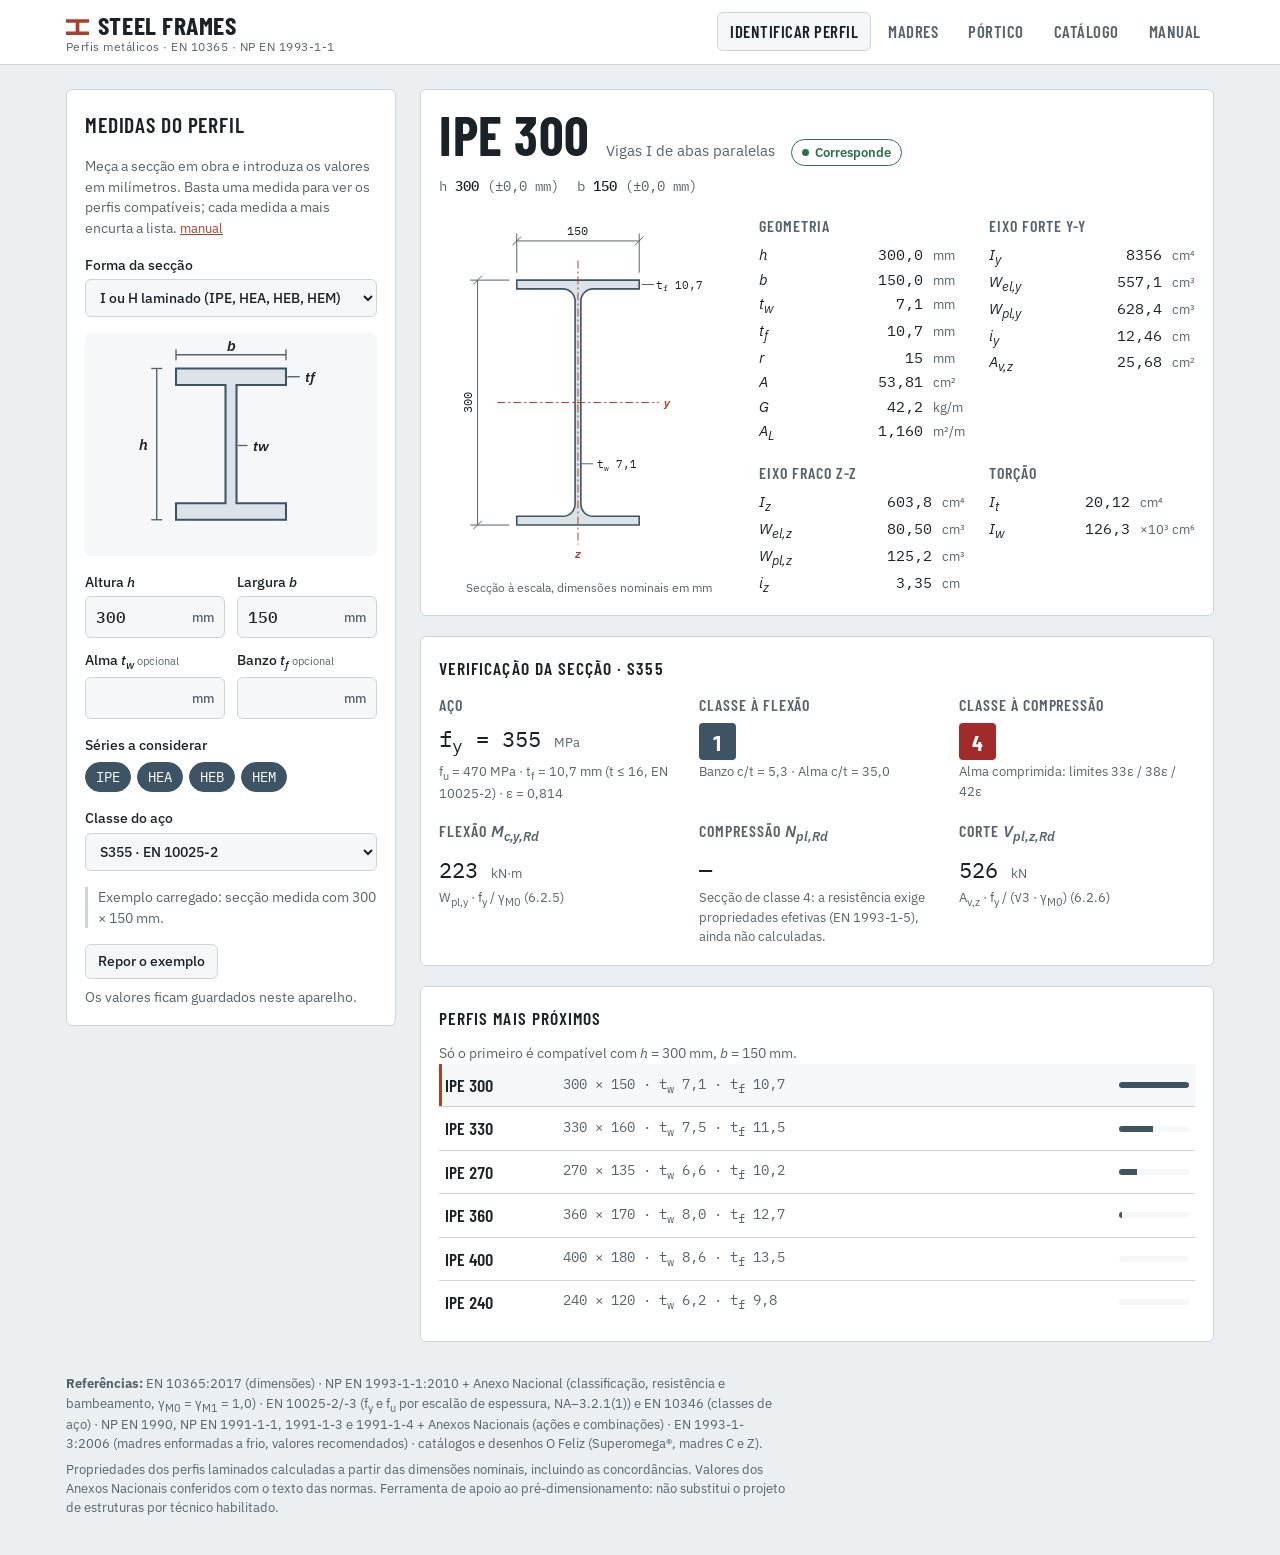
==== commit 00b1939f: "Cantoneiras e perfis T no Identificar; candidatos a partir de uma só medida - Dados: gama da Masterf" ====
--- a/index.html
+++ b/index.html
@@ -134,6 +134,7 @@
 .esquema-cota line, .esquema-guia { stroke: var(--tinta-suave); stroke-width: 1; }
 .esquema-txt { fill: var(--tinta); font: italic 600 11px var(--f-texto); text-anchor: middle; }
 .esquema-txt-s { font-size: 10px; text-anchor: start; }
+.esquema-caixa { fill: none; stroke: var(--tinta-suave); stroke-width: 1; stroke-dasharray: 4 3; }
 
 .campos { display: grid; grid-template-columns: repeat(2, minmax(0, 1fr)); gap: 12px; align-items: end; }
 .campo { display: flex; flex-direction: column; gap: 4px; min-width: 0; font-size: 0.86rem; font-weight: 500; }
@@ -214,6 +215,9 @@
 .sec-cota { stroke: var(--tinta-suave); stroke-width: 1; vector-effect: non-scaling-stroke; fill: none; }
 .sec-txt { fill: var(--tinta); font-family: var(--f-dados); }
 .sec-txt-eixo { fill: var(--primario); font-family: var(--f-texto); font-style: italic; font-weight: 600; }
+/* Eixos principais das cantoneiras (u-u e v-v) */
+.sec-eixo-p { stroke: var(--tinta-suave); stroke-width: 1; stroke-dasharray: 3 3; vector-effect: non-scaling-stroke; fill: none; }
+.sec-txt-eixo-p { fill: var(--tinta-suave); font-family: var(--f-texto); font-style: italic; font-weight: 600; }
 
 .grupos-props { display: grid; grid-template-columns: repeat(auto-fit, minmax(190px, 1fr)); gap: 16px 24px; }
 .grupo-props h3, .ec3-item h3, .cartao h2 {
@@ -233,6 +237,7 @@
 .valor-grande small { font-size: 0.8rem; color: var(--tinta-suave); font-family: var(--f-texto); }
 .ec3-item .sym { text-transform: none; letter-spacing: 0; font-family: var(--f-texto); font-style: italic; }
 .ec3-item p { margin: 2px 0 0; font-size: 0.82rem; color: var(--tinta-suave); }
+.ec3 + .nota { margin-top: 14px; }
 .classe {
   display: inline-grid; place-items: center; width: 1.7em; height: 1.7em; border-radius: 4px;
   font-family: var(--f-titulo); font-weight: 700; background: var(--aco); color: var(--superficie);
@@ -250,8 +255,18 @@
 .candidato[aria-current="true"] { background: var(--superficie-2); box-shadow: inset 3px 0 0 var(--primario); }
 .candidato-nome { font-family: var(--f-titulo); font-weight: 600; font-size: 1.1rem; }
 .candidato-dims { color: var(--tinta-suave); min-width: 0; }
+.candidato-forma {
+  display: inline-block; min-width: 1.6em; padding: 0 4px; margin-right: 2px; border: 1px solid var(--linha); border-radius: 4px;
+  text-align: center; color: var(--tinta); font-family: var(--f-titulo); font-weight: 600;
+}
 .barra { width: 70px; height: 6px; background: var(--superficie-2); border-radius: 3px; overflow: hidden; }
 .barra span { display: block; height: 100%; background: var(--aco); }
+/* Identificar, ecrãs estreitos: nome e barra na primeira linha, dimensões na segunda. */
+@media (max-width: 480px) {
+  #resultado .candidato { grid-template-columns: minmax(0, 1fr) 56px; row-gap: 2px; }
+  #resultado .candidato-dims { grid-column: 1 / -1; grid-row: 2; }
+  #resultado .barra { width: 56px; }
+}
 
 /* Catálogo */
 #vista-catalogo { display: flex; flex-direction: column; gap: 12px; }
@@ -448,7 +463,7 @@
   <section class="vista vista-dupla" id="vista-identificar" aria-labelledby="tab-identificar">
     <form class="painel-medidas" id="form-medidas" autocomplete="off">
       <h1 class="titulo-painel">Medidas do perfil</h1>
-      <p class="nota">Meça a secção em obra e introduza os valores em milímetros. A altura e a largura bastam; as espessuras ajudam a distinguir séries parecidas. <a class="ajuda-manual" href="#manual-identificar">manual</a></p>
+      <p class="nota">Meça a secção em obra e introduza os valores em milímetros. Basta uma medida para ver os perfis compatíveis; cada medida a mais encurta a lista. <a class="ajuda-manual" href="#manual-identificar">manual</a></p>
 
       <label class="campo" for="in-forma"><span>Forma da secção</span>
         <select id="in-forma" name="forma">
@@ -457,6 +472,10 @@
           <option value="omega">Ómega enformado a frio (Superomega®, O Feliz)</option>
           <option value="C">C enformado a frio (O Feliz)</option>
           <option value="Z">Z enformado a frio (O Feliz)</option>
+          <option value="Liguais">Cantoneira de abas iguais (L, EN 10056-1)</option>
+          <option value="Ldesiguais">Cantoneira de abas desiguais (L, EN 10056-1)</option>
+          <option value="T">Perfil T de abas iguais (EN 10055)</option>
+          <option value="qualquer">Qualquer forma (procura em todas as séries)</option>
         </select></label>
 
       <figure class="esquema" aria-hidden="true">
@@ -520,21 +539,67 @@
           <text x="150" y="37" class="esquema-txt esquema-txt-s">a</text>
           <text x="88" y="79" class="esquema-txt esquema-txt-s">t</text>
         </svg>
+        <svg viewBox="0 0 160 150" role="img" data-forma="Liguais" hidden>
+          <path class="esquema-perfil" d="M44 20h12v88h88v12H44z"/>
+          <g class="esquema-cota">
+            <line x1="32" y1="20" x2="32" y2="120"/><line x1="28" y1="20" x2="36" y2="20"/><line x1="28" y1="120" x2="36" y2="120"/>
+            <line x1="44" y1="132" x2="144" y2="132"/><line x1="44" y1="128" x2="44" y2="136"/><line x1="144" y1="128" x2="144" y2="136"/>
+          </g>
+          <text x="22" y="74" class="esquema-txt">a</text>
+          <text x="94" y="147" class="esquema-txt">a</text>
+          <text x="70" y="40" class="esquema-txt esquema-txt-s">t</text>
+          <line class="esquema-guia" x1="57" y1="36" x2="67" y2="36"/>
+        </svg>
+        <svg viewBox="0 0 160 150" role="img" data-forma="Ldesiguais" hidden>
+          <path class="esquema-perfil" d="M54 20h11v89h56v11H54z"/>
+          <g class="esquema-cota">
+            <line x1="42" y1="20" x2="42" y2="120"/><line x1="38" y1="20" x2="46" y2="20"/><line x1="38" y1="120" x2="46" y2="120"/>
+            <line x1="54" y1="132" x2="121" y2="132"/><line x1="54" y1="128" x2="54" y2="136"/><line x1="121" y1="128" x2="121" y2="136"/>
+          </g>
+          <text x="32" y="74" class="esquema-txt">a</text>
+          <text x="88" y="147" class="esquema-txt">b</text>
+          <text x="79" y="40" class="esquema-txt esquema-txt-s">t</text>
+          <line class="esquema-guia" x1="66" y1="36" x2="76" y2="36"/>
+        </svg>
+        <svg viewBox="0 0 160 150" role="img" data-forma="T" hidden>
+          <path class="esquema-perfil" d="M30 24h100v12l-42 1v89H72V37l-42-1z"/>
+          <g class="esquema-cota">
+            <line x1="30" y1="12" x2="130" y2="12"/><line x1="30" y1="8" x2="30" y2="16"/><line x1="130" y1="8" x2="130" y2="16"/>
+            <line x1="18" y1="24" x2="18" y2="126"/><line x1="14" y1="24" x2="22" y2="24"/><line x1="14" y1="126" x2="22" y2="126"/>
+          </g>
+          <text x="80" y="8" class="esquema-txt">b</text>
+          <text x="9" y="79" class="esquema-txt">h</text>
+          <text x="99" y="86" class="esquema-txt esquema-txt-s">t</text>
+          <line class="esquema-guia" x1="89" y1="82" x2="96" y2="82"/>
+        </svg>
+        <svg viewBox="0 0 160 150" role="img" data-forma="qualquer" hidden>
+          <rect class="esquema-caixa" x="46" y="20" width="76" height="106"/>
+          <path class="esquema-perfil" d="M50 24h68v9H88v60h30v9H50v-9h30V33H50z" opacity="0.9"/>
+          <path class="esquema-fino" d="M58 118h50" stroke-width="3"/>
+          <g class="esquema-cota">
+            <line x1="34" y1="20" x2="34" y2="126"/><line x1="30" y1="20" x2="38" y2="20"/><line x1="30" y1="126" x2="38" y2="126"/>
+            <line x1="46" y1="138" x2="122" y2="138"/><line x1="46" y1="134" x2="46" y2="142"/><line x1="122" y1="134" x2="122" y2="142"/>
+          </g>
+          <text x="24" y="77" class="esquema-txt">D</text>
+          <text x="84" y="150" class="esquema-txt">d</text>
+          <text x="130" y="31" class="esquema-txt esquema-txt-s">t</text>
+          <line class="esquema-guia" x1="119" y1="28" x2="127" y2="28"/>
+        </svg>
       </figure>
 
       <div class="campos">
-        <label class="campo" for="in-h"><span>Altura <i>h</i></span>
+        <label class="campo" for="in-h" id="campo-h"><span class="rotulo">Altura <i>h</i></span>
           <span class="entrada"><input id="in-h" name="h" type="text" inputmode="decimal" min="0" step="0.1" required><em>mm</em></span></label>
-        <label class="campo" for="in-b"><span>Largura <i>b</i></span>
+        <label class="campo" for="in-b" id="campo-b"><span class="rotulo">Largura <i>b</i></span>
           <span class="entrada"><input id="in-b" name="b" type="text" inputmode="decimal" min="0" step="0.1" required><em>mm</em></span></label>
-        <label class="campo" for="in-tw" id="campo-tw"><span>Alma <i>t<sub>w</sub></i> <small>opcional</small></span>
+        <label class="campo" for="in-tw" id="campo-tw"><span class="rotulo">Alma <i>t<sub>w</sub></i> <small>opcional</small></span>
           <span class="entrada"><input id="in-tw" name="tw" type="text" inputmode="decimal" min="0" step="0.1"><em>mm</em></span></label>
-        <label class="campo" for="in-tf" id="campo-tf"><span>Banzo <i>t<sub>f</sub></i> <small>opcional</small></span>
+        <label class="campo" for="in-tf" id="campo-tf"><span class="rotulo">Banzo <i>t<sub>f</sub></i> <small>opcional</small></span>
           <span class="entrada"><input id="in-tf" name="tf" type="text" inputmode="decimal" min="0" step="0.1"><em>mm</em></span></label>
-        <label class="campo" for="in-t" id="campo-t" hidden><span>Espessura <i>t</i> <small>opcional</small></span>
+        <label class="campo" for="in-t" id="campo-t" hidden><span class="rotulo">Espessura <i>t</i> <small>opcional</small></span>
           <span class="entrada"><input id="in-t" name="t" type="text" inputmode="decimal" min="0" step="0.1"><em>mm</em></span></label>
-        <label class="campo" for="in-a" id="campo-a" hidden><span>Reforço <i>a</i> <small>opcional</small></span>
-          <span class="entrada"><input id="in-a" name="a" type="text" inputmode="decimal" min="0" step="1"><em>mm</em></span></label>
+        <label class="campo" for="in-a" id="campo-a" hidden><span class="rotulo">Reforço <i>a</i> <small>opcional</small></span>
+          <span class="entrada"><input id="in-a" name="a" type="text" inputmode="decimal" min="0" step="0.1"><em>mm</em></span></label>
       </div>
       <p class="nota" id="nota-forma" hidden></p>
 
@@ -851,7 +916,7 @@
       <h2>1. Como a app está organizada</h2>
       <p>São quatro separadores de trabalho, que se usam por esta ordem num pavilhão novo:</p>
       <ul>
-        <li><b>Identificar perfil</b> — a partir das medidas tiradas em obra, encontra o perfil normalizado mais provável (I/H, U ou enformado a frio) e mostra as propriedades e as resistências da secção.</li>
+        <li><b>Identificar perfil</b> — a partir das medidas tiradas em obra, mostra os perfis normalizados compatíveis (I/H, U, enformados a frio, cantoneiras e T) e, para o escolhido, as propriedades e as resistências da secção.</li>
         <li><b>Madres</b> — define o pavilhão, o local e as cargas, calcula a neve e o vento, e escolhe a madre mais leve que verifica. Também verifica o painel de revestimento contra a tabela do fabricante.</li>
         <li><b>Pórtico</b> — usa a geometria, o local, as ações e o peso das madres do separador Madres e escolhe o par pilar/travessa mais leve. Qualquer mudança nas Madres passa logo para o Pórtico.</li>
         <li><b>Catálogo</b> — tabelas das séries; tocar numa linha abre o perfil no Identificar.</li>
@@ -884,16 +949,42 @@
         </svg>
         <figcaption>Medidas a tirar em obra. Nos U, a espessura do banzo do UPN é medida a meio da largura; o UPE tem banzos paralelos.</figcaption>
       </figure>
-      <p>A altura <i>h</i> e a largura <i>b</i> chegam para encontrar o perfil; as espessuras desempatam séries parecidas (por exemplo, HEA e HEB com a mesma altura nominal têm larguras iguais e espessuras diferentes). A app compara as medidas com todas as secções das séries escolhidas e ordena-as pelo desvio, com uma tolerância que cobre as tolerâncias de laminagem e o erro de medição.</p>
+      <figure class="manual-fig">
+        <svg viewBox="0 0 480 270" role="img" aria-labelledby="mn-f1b">
+          <title id="mn-f1b">Cantoneira de abas desiguais com as dimensões a, b e t, os eixos y, z, u e v, e perfil T com as dimensões h, b e t</title>
+          <path class="mn-aco" d="M80,40 H96 V200 Q96,208 104,208 H200 Q204,208 204,212 V224 H80 Z"/>
+          <line class="mn-trac" x1="60" y1="170" x2="226" y2="170"/><text class="mn-txt" x="230" y="175">y</text>
+          <line class="mn-trac" x1="110" y1="26" x2="110" y2="246"/><text class="mn-txt" x="104" y="264">z</text>
+          <line class="mn-fina" x1="44" y1="207" x2="196" y2="121"/><text class="mn-txt-s" x="200" y="120">u</text>
+          <line class="mn-fina" x1="76" y1="109" x2="144" y2="231"/><text class="mn-txt-s" x="66" y="106">v</text>
+          <path class="mn-fina" d="M150,170 A40,40 0 0 0 144.8,150.3"/><text class="mn-txt-s" x="156" y="163">α</text>
+          <line class="mn-cota" x1="60" y1="40" x2="60" y2="224"/><text class="mn-txt" x="40" y="136">a</text>
+          <line class="mn-cota" x1="80" y1="246" x2="204" y2="246"/><text class="mn-txt" x="160" y="264">b</text>
+          <text class="mn-txt" x="83" y="33">t</text>
+          <path class="mn-aco" d="M280,40 H440 V56 L372,58 Q366,58 366,64 V220 Q366,224 362,224 H354 Q350,224 350,220 V64 Q350,58 344,58 L280,56 Z"/>
+          <line class="mn-cota" x1="280" y1="24" x2="440" y2="24"/><text class="mn-txt" x="354" y="18">b</text>
+          <line class="mn-cota" x1="262" y1="40" x2="262" y2="224"/><text class="mn-txt" x="244" y="136">h</text>
+          <text class="mn-txt" x="374" y="150">t</text>
+          <text class="mn-txt-s" x="380" y="190">banzo e alma</text>
+          <text class="mn-txt-s" x="380" y="207">ligeiramente</text>
+          <text class="mn-txt-s" x="380" y="224">inclinados</text>
+        </svg>
+        <figcaption>Cantoneira (EN 10056-1) e perfil T (EN 10055). Na cantoneira de abas desiguais, a é a aba maior; os eixos principais u-u (maior inércia) e v-v fazem o ângulo α com y-y e z-z. Nas de abas iguais, α = 45°.</figcaption>
+      </figure>
+      <p>Comece pela forma da secção: os campos e o esquema mudam com ela. Se não souber a forma, escolha <i>Qualquer forma</i>: a app procura em todas as séries com a dimensão exterior maior <i>D</i>, a menor <i>d</i> e a espessura de uma parede qualquer.</p>
+      <p><b>Basta uma medida para ver os candidatos.</b> A app compara só as medidas já introduzidas e mostra os perfis compatíveis, isto é, aqueles em que cada medida fica dentro da tolerância: o maior de 1,5 mm e 3 % nas dimensões exteriores, e o maior de 0,25 mm e 10 % nas espessuras (cobre as tolerâncias de laminagem e o erro de medição). Ordena-os pelo desvio relativo médio nessas medidas (as espessuras e o reforço pesam metade) e, com o mesmo desvio, pelo mais leve. Cada medida a mais encurta a lista. Enquanto houver mais de um compatível, a app indica quantos são e a medida que melhor os distingue (com os valores possíveis), dando preferência às dimensões exteriores; quando os candidatos são de formas diferentes, sugere escolher a forma. Tocar num candidato mostra as propriedades dele.</p>
+      <p>Nas cantoneiras de abas desiguais e em <i>Qualquer forma</i>, as duas dimensões podem ser introduzidas por qualquer ordem: a maior compara-se com a aba (ou dimensão) maior. Com uma só aba medida, compara-se com a aba mais parecida.</p>
       <h3>Cuidados</h3>
       <ul>
         <li>Meça <i>h</i> e <i>b</i> em vários pontos e use a média; a pintura e a ferrugem aumentam as espessuras aparentes.</li>
         <li>Num perfil já montado, confirme se é laminado (concordâncias arredondadas entre alma e banzo) ou soldado (cordões de soldadura): um perfil soldado não está no catálogo e as propriedades calculam-se à parte.</li>
-        <li>A classe do aço não se vê: sem certificado ou ensaio, use a mais baixa plausível para a época da obra.</li>
+        <li>Nas cantoneiras, meça a aba por fora (do dorso à ponta) e a espessura perto da ponta, longe da concordância da raiz. Nos T da EN 10055, o banzo e a alma são ligeiramente inclinados: meça a espessura a meio.</li>
+        <li>A classe do aço não se vê: sem certificado ou ensaio, use a mais baixa plausível para a época da obra. As cantoneiras e os T da gama da Masterferro são S275JR.</li>
         <li>f<sub>y</sub> depende da espessura (EN 10025-2, escalões t ≤ 16 / 40 / 63 / 80 mm), como manda o NA–3.2.1(1). A app usa a maior espessura da secção (o banzo), do lado da segurança.</li>
       </ul>
       <h3>O que a app calcula</h3>
-      <p>As propriedades dos laminados calculam-se a partir das dimensões nominais da EN 10365, incluindo as concordâncias (A, I, W<sub>el</sub>, W<sub>pl</sub>, i, I<sub>t</sub>, I<sub>w</sub>), e conferem-se com os catálogos. Seguem-se a classe da secção (Quadro 5.2 da NP EN 1993-1-1) e as resistências da secção (6.2): N<sub>pl,Rd</sub>, M<sub>c,Rd</sub> e V<sub>pl,Rd</sub>. Nos enformados a frio (Superomega®, C e Z da O Feliz) usam-se as propriedades efetivas do fabricante, que já descontam a encurvadura local das paredes finas.</p>
+      <p>As propriedades dos laminados calculam-se a partir das dimensões nominais, incluindo as concordâncias (A, I, W<sub>el</sub>, W<sub>pl</sub>, i, I<sub>t</sub>, I<sub>w</sub>), e conferem-se com os catálogos. Seguem-se a classe da secção (Quadro 5.2 da NP EN 1993-1-1) e as resistências da secção (6.2): N<sub>pl,Rd</sub>, M<sub>c,Rd</sub> e V<sub>pl,Rd</sub>. Nos enformados a frio (Superomega®, C e Z da O Feliz) usam-se as propriedades efetivas do fabricante, que já descontam a encurvadura local das paredes finas.</p>
+      <p><b>Cantoneiras e perfis T.</b> As séries são as da gama da Masterferro (cantoneiras de abas iguais e desiguais e T de abas iguais), com os raios de concordância da EN 10056-1 e da EN 10055; nas poucas secções fora da lista da norma, usa-se o raio da mesma aba ou um raio estimado, e a app assinala-o. As propriedades vêm da integração do contorno real: A, G, I, W<sub>el</sub> e i nos eixos y-y e z-z e, nas cantoneiras, os eixos principais (I<sub>u</sub>, I<sub>v</sub>, i<sub>u</sub>, i<sub>v</sub>, W<sub>el,u</sub>, W<sub>el,v</sub> e tg α). Nos T, a forma do banzo e da alma inclinados foi ajustada aos valores publicados. A verificação, nesta primeira versão, dá a classe à compressão (nas cantoneiras, abas em consola e a linha própria das cantoneiras do Quadro 5.2: h/t ≤ 15ε e (b + h)/2t ≤ 11,5ε; nos T, banzo e alma em consola) e N<sub>pl,Rd</sub> à tração e à compressão da secção. Não inclui a flexão, a encurvadura (numa cantoneira isolada, em torno de v-v) nem a resistência da secção útil à tração, que depende da furação e, nas cantoneiras ligadas por uma só aba, da NP EN 1993-1-8, 3.10.3.</p>
     </article>
 
     <article class="manual-cap" id="manual-geometria">
@@ -1206,6 +1297,9 @@
         <dt>q<sub>k</sub>, Q<sub>k</sub></dt><dd>sobrecarga de cobertura distribuída e concentrada</dd>
         <dt>ψ<sub>0</sub></dt><dd>coeficiente de combinação</dd>
         <dt>W<sub>el</sub>, W<sub>pl</sub>, W<sub>eff</sub></dt><dd>módulos de flexão elástico, plástico e efetivo</dd>
+        <dt>a, b, t</dt><dd>abas e espessura de uma cantoneira</dd>
+        <dt>I<sub>u</sub>, I<sub>v</sub>, α</dt><dd>momentos de inércia nos eixos principais de uma cantoneira e ângulo entre y-y e u-u</dd>
+        <dt>D, d</dt><dd>dimensões exteriores maior e menor (procura em qualquer forma)</dd>
         <dt>χ<sub>LT</sub></dt><dd>coeficiente de redução ao bambeamento</dd>
         <dt>C<sub>D</sub>, K</dt><dd>rigidez de rotação do revestimento e mola lateral equivalente no banzo livre</dd>
         <dt>k<sub>h</sub></dt><dd>fator da carga lateral no banzo livre das madres C e Z</dd>
@@ -1408,7 +1502,151 @@
 </script>
 <script>
 /*
- * Propriedades de secções I/H laminadas e verificações base do Eurocódigo 3.
+ * Cantoneiras e perfis T laminados a quente: gama da Masterferro (Braga), tabelas técnicas TT2.4, TT2.5 e TT2.6, aço S275JR.
+ * Ficheiro gerado por ferramentas/dados_masterferro.py a partir dos catálogos em docs/catalogos/ (fora do git).
+ * Não editar à mão.
+ *
+ * Os catálogos só dão as dimensões e a massa por metro; os raios de concordância são os da EN 10056-1
+ * (cantoneiras: r1 na raiz, r2 = r1/2 nas pontas) e da EN 10055 (T: r1 na raiz, r2 nas pontas do banzo, r3 na
+ * ponta da alma). Origem dos raios: "EN" secção da norma; "aba" secção fora da lista da norma, com o raio da mesma
+ * aba (ou par de abas), que na norma não depende da espessura; "estimado" aba que a norma não tem.
+ * A massa do fornecedor (kg/m) serve só para conferir o cálculo (testes/verificar.js).
+ *   Liguais:    [designação, a, t, r1, r2, massa, origem]
+ *   Ldesiguais: [designação, a (aba maior), b (aba menor), t, r1, r2, massa, origem]
+ *   T:          [designação, h, b, t, r1, r2, r3, massa, origem]
+ * Dimensões em mm.
+ */
+var PERFIS_LT = {
+  fornecedor: "Masterferro (Braga), tabelas técnicas TT2.4, TT2.5 e TT2.6",
+  aco: "S275JR",
+  Liguais: {
+    descricao: "Cantoneiras de abas iguais", norma: "EN 10056-1",
+    linhas: [
+      ["L 12×12×3", 12, 3, 3.5, 1.75, 0.525, "estimado"],
+      ["L 16×16×3", 16, 3, 3.5, 1.75, 0.7, "estimado"],
+      ["L 20×20×3", 20, 3, 3.5, 1.75, 1.11, "EN"],
+      ["L 20×20×4", 20, 4, 3.5, 1.75, 1.14, "aba"],
+      ["L 25×25×3", 25, 3, 3.5, 1.75, 1.35, "EN"],
+      ["L 25×25×4", 25, 4, 3.5, 1.75, 1.46, "EN"],
+      ["L 25×25×5", 25, 5, 3.5, 1.75, 1.78, "EN"],
+      ["L 30×30×3", 30, 3, 5, 2.5, 1.85, "EN"],
+      ["L 30×30×4", 30, 4, 5, 2.5, 1.77, "EN"],
+      ["L 30×30×5", 30, 5, 5, 2.5, 2.17, "EN"],
+      ["L 35×35×3,5", 35, 3.5, 5, 2.5, 1.84, "aba"],
+      ["L 35×35×4", 35, 4, 5, 2.5, 2.09, "EN"],
+      ["L 35×35×5", 35, 5, 5, 2.5, 2.56, "aba"],
+      ["L 40×40×4", 40, 4, 6, 3, 2.4, "EN"],
+      ["L 40×40×5", 40, 5, 6, 3, 2.96, "EN"],
+      ["L 45×45×4", 45, 4, 7, 3.5, 2.74, "EN"],
+      ["L 45×45×5", 45, 5, 7, 3.5, 3.38, "EN"],
+      ["L 50×50×5", 50, 5, 7, 3.5, 3.75, "EN"],
+      ["L 50×50×6", 50, 6, 7, 3.5, 4.45, "EN"],
+      ["L 50×50×7", 50, 7, 7, 3.5, 5.13, "aba"],
+      ["L 55×55×6", 55, 6, 8, 4, 4.95, "estimado"],
+      ["L 55×55×8", 55, 8, 8, 4, 6.46, "estimado"],
+      ["L 60×60×5", 60, 5, 8, 4, 4.57, "EN"],
+      ["L 60×60×6", 60, 6, 8, 4, 5.4, "EN"],
+      ["L 60×60×7", 60, 7, 8, 4, 6.29, "aba"],
+      ["L 65×65×7", 65, 7, 9, 4.5, 6.83, "EN"],
+      ["L 65×65×9", 65, 9, 9, 4.5, 8.62, "aba"],
+      ["L 70×70×5", 70, 5, 9, 4.5, 5.32, "aba"],
+      ["L 70×70×6", 70, 6, 9, 4.5, 6.38, "EN"],
+      ["L 70×70×7", 70, 7, 9, 4.5, 7.35, "EN"],
+      ["L 75×75×7", 75, 7, 9, 4.5, 7.94, "aba"],
+      ["L 75×75×8", 75, 8, 9, 4.5, 9.03, "EN"],
+      ["L 75×75×10", 75, 10, 9, 4.5, 11.1, "aba"],
+      ["L 80×80×7", 80, 7, 10, 5, 8.5, "aba"],
+      ["L 80×80×8", 80, 8, 10, 5, 9.6, "EN"],
+      ["L 90×90×8", 90, 8, 11, 5.5, 10.9, "EN"],
+      ["L 90×90×9", 90, 9, 11, 5.5, 12.1, "EN"],
+      ["L 90×90×11", 90, 11, 11, 5.5, 14.7, "aba"],
+      ["L 100×100×10", 100, 10, 12, 6, 15, "EN"],
+      ["L 100×100×12", 100, 12, 12, 6, 17.8, "EN"],
+      ["L 120×120×10", 120, 10, 13, 6.5, 18.2, "EN"],
+      ["L 120×120×11", 120, 11, 13, 6.5, 19.9, "aba"],
+      ["L 120×120×12", 120, 12, 13, 6.5, 21.6, "EN"],
+      ["L 120×120×15", 120, 15, 13, 6.5, 26.6, "EN"],
+      ["L 150×150×10", 150, 10, 16, 8, 23, "EN"],
+      ["L 150×150×12", 150, 12, 16, 8, 27.3, "EN"],
+      ["L 150×150×15", 150, 15, 16, 8, 31.4, "EN"],
+      ["L 150×150×18", 150, 18, 16, 8, 40.1, "EN"],
+      ["L 180×180×18", 180, 18, 18, 9, 48.6, "EN"],
+      ["L 200×200×16", 200, 16, 18, 9, 48.5, "EN"],
+      ["L 200×200×18", 200, 18, 18, 9, 54.3, "EN"],
+      ["L 200×200×20", 200, 20, 18, 9, 59.9, "EN"]
+    ]
+  },
+  Ldesiguais: {
+    descricao: "Cantoneiras de abas desiguais", norma: "EN 10056-1",
+    linhas: [
+      ["L 30×20×3", 30, 20, 3, 4, 2, 1.12, "EN"],
+      ["L 30×20×4", 30, 20, 4, 4, 2, 1.46, "EN"],
+      ["L 40×20×4", 40, 20, 4, 4, 2, 1.77, "EN"],
+      ["L 40×20×5", 40, 20, 5, 4, 2, 2.18, "aba"],
+      ["L 50×30×4", 50, 30, 4, 5, 2.5, 2.41, "aba"],
+      ["L 50×30×5", 50, 30, 5, 5, 2.5, 2.96, "EN"],
+      ["L 50×40×4", 50, 40, 4, 5, 2.5, 2.72, "estimado"],
+      ["L 50×40×5", 50, 40, 5, 5, 2.5, 3.35, "estimado"],
+      ["L 60×30×5", 60, 30, 5, 5, 2.5, 3.36, "EN"],
+      ["L 60×30×6", 60, 30, 6, 5, 2.5, 3.99, "aba"],
+      ["L 60×40×5", 60, 40, 5, 6, 3, 3.76, "EN"],
+      ["L 60×40×6", 60, 40, 6, 6, 3, 4.46, "EN"],
+      ["L 70×50×6", 70, 50, 6, 7, 3.5, 5.4, "EN"],
+      ["L 75×50×5", 75, 50, 5, 7, 3.5, 4.71, "aba"],
+      ["L 75×50×6", 75, 50, 6, 7, 3.5, 5.65, "EN"],
+      ["L 80×40×6", 80, 40, 6, 7, 3.5, 5.41, "EN"],
+      ["L 80×40×8", 80, 40, 8, 7, 3.5, 7.07, "EN"],
+      ["L 80×60×6", 80, 60, 6, 8, 4, 6.37, "aba"],
+      ["L 80×60×7", 80, 60, 7, 8, 4, 7.36, "EN"],
+      ["L 80×60×8", 80, 60, 8, 8, 4, 8.34, "aba"],
+      ["L 90×60×6", 90, 60, 6, 8, 4, 6.28, "estimado"],
+      ["L 90×60×8", 90, 60, 8, 8, 4, 8.96, "estimado"],
+      ["L 100×50×6", 100, 50, 6, 8, 4, 6.84, "EN"],
+      ["L 100×50×8", 100, 50, 8, 8, 4, 8.97, "EN"],
+      ["L 100×50×10", 100, 50, 10, 8, 4, 11.1, "aba"],
+      ["L 100×65×7", 100, 65, 7, 10, 5, 8.77, "EN"],
+      ["L 100×65×8", 100, 65, 8, 10, 5, 9.94, "EN"],
+      ["L 100×75×7", 100, 75, 7, 10, 5, 9.32, "aba"],
+      ["L 100×75×8", 100, 75, 8, 10, 5, 10.6, "EN"],
+      ["L 100×75×10", 100, 75, 10, 10, 5, 13, "EN"],
+      ["L 120×60×8", 120, 60, 8, 11, 5.5, 10.9, "estimado"],
+      ["L 120×60×10", 120, 60, 10, 11, 5.5, 13.4, "estimado"],
+      ["L 120×80×8", 120, 80, 8, 11, 5.5, 12.2, "EN"],
+      ["L 120×80×10", 120, 80, 10, 11, 5.5, 15, "EN"],
+      ["L 120×80×12", 120, 80, 12, 11, 5.5, 17.8, "EN"],
+      ["L 130×65×8", 130, 65, 8, 11, 5.5, 11.8, "estimado"],
+      ["L 150×100×10", 150, 100, 10, 12, 6, 19, "EN"],
+      ["L 150×100×12", 150, 100, 12, 12, 6, 22.5, "EN"],
+      ["L 200×100×10", 200, 100, 10, 15, 7.5, 23, "EN"],
+      ["L 200×100×12", 200, 100, 12, 15, 7.5, 27.3, "EN"]
+    ]
+  },
+  T: {
+    descricao: "Perfis T de abas iguais, banzo e alma inclinados", norma: "EN 10055",
+    linhas: [
+      ["T 12", 12, 12, 3, 2, 1, 0.5, 0.525, "estimado"],
+      ["T 16", 16, 16, 3, 3, 1.5, 1, 0.7, "estimado"],
+      ["T 20", 20, 20, 3, 3, 1.5, 1, 0.88, "EN"],
+      ["T 25", 25, 25, 3.5, 3.5, 2, 1, 1.29, "EN"],
+      ["T 30", 30, 30, 4, 4, 2, 1, 1.77, "EN"],
+      ["T 35", 35, 35, 4.5, 4.5, 2.5, 1, 2.33, "EN"],
+      ["T 40", 40, 40, 5, 5, 2.5, 1, 2.96, "EN"],
+      ["T 45", 45, 45, 5.5, 5.5, 3, 1.5, 3.67, "EN"],
+      ["T 50", 50, 50, 6, 6, 3, 1.5, 4.44, "EN"],
+      ["T 60", 60, 60, 7, 7, 3.5, 2, 6.23, "EN"],
+      ["T 70", 70, 70, 8, 8, 4, 2, 8.32, "EN"],
+      ["T 80", 80, 80, 9, 9, 4.5, 2, 10.7, "EN"],
+      ["T 90", 90, 90, 10, 10, 5, 2.5, 13.4, "EN"],
+      ["T 100", 100, 100, 11, 11, 5.5, 3, 16.4, "EN"]
+    ]
+  }
+};
+
+if (typeof module !== "undefined") module.exports = PERFIS_LT;
+</script>
+<script>
+/*
+ * Propriedades de secções laminadas (I/H, U, cantoneiras e T) e verificações base do Eurocódigo 3.
  * Unidades internas: mm, N. Os resultados são devolvidos nas unidades dos catálogos
  * (cm², cm⁴, cm³, kg/m, kN, kN·m).
  */
@@ -1575,16 +1813,17 @@
     return pts;
   }
 
-  // Área, momentos estáticos e de inércia de um polígono (em relação à origem).
+  // Área, momentos estáticos, de inércia e produto de inércia de um polígono (em relação à origem).
   function integrar(pts) {
-    var A = 0, Sx = 0, Sy = 0, Ixx = 0, Iyy = 0;
+    var A = 0, Sx = 0, Sy = 0, Ixx = 0, Iyy = 0, Ixy = 0;
     for (var i = 0; i < pts.length; i++) {
       var x1 = pts[i][0], y1 = pts[i][1], x2 = pts[(i + 1) % pts.length][0], y2 = pts[(i + 1) % pts.length][1];
       var cr = x1 * y2 - x2 * y1;
       A += cr / 2; Sx += (x1 + x2) * cr / 6; Sy += (y1 + y2) * cr / 6;
       Iyy += (y1 * y1 + y1 * y2 + y2 * y2) * cr / 12; Ixx += (x1 * x1 + x1 * x2 + x2 * x2) * cr / 12;
-    }
-    return { A: A, Sx: Sx, Sy: Sy, Iyy: Iyy, Ixx: Ixx };
+      Ixy += (x1 * y2 + 2 * x1 * y1 + 2 * x2 * y2 + x2 * y1) * cr / 24;
+    }
+    return { A: A, Sx: Sx, Sy: Sy, Iyy: Iyy, Ixx: Ixx, Ixy: Ixy };
   }
 
   // Parte do polígono com dentro(ponto) verdadeiro, recortada pela reta (Sutherland–Hodgman).
@@ -1643,6 +1882,102 @@
     };
   }
 
+  // ----- Cantoneiras (EN 10056-1) e perfis T (EN 10055): propriedades pela integração do contorno -----
+  function aPartirDeLinhaLT(familia, l) {
+    if (familia === "Liguais") return { familia: familia, tipo: "L", nome: l[0], a: l[1], b: l[1], t: l[2], r1: l[3], r2: l[4], massa: l[5], origem: l[6] };
+    if (familia === "Ldesiguais") return { familia: familia, tipo: "L", nome: l[0], a: l[1], b: l[2], t: l[3], r1: l[4], r2: l[5], massa: l[6], origem: l[7] };
+    return { familia: familia, tipo: "T", nome: l[0], h: l[1], b: l[2], t: l[3], r1: l[4], r2: l[5], r3: l[6], massa: l[7], origem: l[8] };
+  }
+
+  // Cantoneira com o dorso das abas nos eixos: aba a (maior) vertical ao longo de x = 0, aba b horizontal ao longo
+  // de y = 0. Pontas das abas arredondadas pelo lado de dentro (r2), raiz com r1. Sentido anti-horário.
+  function contornoL(p) {
+    var v = [[0, 0], [p.b, 0], [p.b, p.t], [p.t, p.t], [p.t, p.a], [0, p.a]], raio = [0, 0, p.r2, p.r1, p.r2, 0], pts = [];
+    v.forEach(function (P, i) { pts = pts.concat(concordancia(v[(i + v.length - 1) % v.length], P, v[(i + 1) % v.length], raio[i], 12)); });
+    return pts;
+  }
+
+  // Forma dos T da EN 10055 (banzo e alma inclinados). Sem o texto da norma, a forma foi ajustada aos valores
+  // publicados (massa de T20 a T100 e propriedades de T30 a T50; ver docs/pendentes.md, secção 7): face interior do
+  // banzo com 2 % e t a meio da consola; faces da alma com 1,5 % cada e t a 3/8 da alma, a contar do banzo.
+  var FORMA_T = { banzo: 0.02, alma: 0.015, medidaAlma: 3 / 8 };
+
+  // T com a ponta da alma em y = 0 e a face superior do banzo em y = h; eixo de simetria em x = 0. Sentido anti-horário.
+  function contornoT(p) {
+    var h = p.h, b = p.b, t = p.t, sb = FORMA_T.banzo, sa = FORMA_T.alma;
+    var xm = (b + t) / 4, ym = (h - t) * (1 - FORMA_T.medidaAlma);   // onde a espessura vale t (banzo e alma)
+    function face(y) { return t / 2 + sa * (y - ym); }        // meia espessura da alma à altura y
+    function inferior(x) { return h - t - sb * (xm - x); }    // face inferior do banzo à distância x do eixo
+    // Interseção da face da alma com a face inferior do banzo: y = inferior(face(y)).
+    var yi = (h - t - sb * xm + sb * (t / 2 - sa * ym)) / (1 - sb * sa), xi = face(yi);
+    var v = [[-face(0), 0], [face(0), 0], [xi, yi], [b / 2, inferior(b / 2)], [b / 2, h], [-b / 2, h], [-b / 2, inferior(b / 2)], [-xi, yi]];
+    var raio = [p.r3, p.r3, p.r1, p.r2, 0, 0, p.r2, p.r1], pts = [];
+    v.forEach(function (P, i) { pts = pts.concat(concordancia(v[(i + v.length - 1) % v.length], P, v[(i + 1) % v.length], raio[i], 12)); });
+    return pts;
+  }
+
+  // Módulo elástico: I a dividir pela maior distância de um ponto do contorno ao eixo (de direção d, por G).
+  function distanciaMaxima(pts, G, d) {
+    var m = 0;
+    pts.forEach(function (q) { m = Math.max(m, Math.abs(-(q[0] - G[0]) * d[1] + (q[1] - G[1]) * d[0])); });
+    return m;
+  }
+
+  // Eixos: y-y horizontal e z-z vertical, por G (na cantoneira, y-y paralelo à aba menor b; no T, ao banzo).
+  // Cantoneiras: eixos principais u-u (maior inércia) e v-v; α é o ângulo de y-y para u-u.
+  function propriedadesLT(p) {
+    var pts = p.tipo === "L" ? contornoL(p) : contornoT(p), g = integrar(pts), A = g.A;
+    var xc = g.Sx / A, yc = g.Sy / A;
+    var Iy = g.Iyy - A * yc * yc, Iz = g.Ixx - A * xc * xc, Iyz = g.Ixy - A * xc * yc;
+    var G = [xc, yc];
+    var r = {
+      A: A / 1e2, G: A * 1e-6 * DENSIDADE,
+      Iy: Iy / 1e4, Iz: Iz / 1e4, iy: Math.sqrt(Iy / A) / 10, iz: Math.sqrt(Iz / A) / 10,
+      Wely: Iy / distanciaMaxima(pts, G, [1, 0]) / 1e3, Welz: Iz / distanciaMaxima(pts, G, [0, 1]) / 1e3,
+      contorno: pts, xc: xc, yc: yc
+    };
+    if (p.tipo === "L") {
+      var med = (Iy + Iz) / 2, raio = Math.sqrt(Math.pow((Iy - Iz) / 2, 2) + Iyz * Iyz);
+      var alfa = 0.5 * Math.atan2(-Iyz, (Iy - Iz) / 2);     // direção do eixo u-u a partir de y-y
+      var du = [Math.cos(alfa), Math.sin(alfa)], dv = [-Math.sin(alfa), Math.cos(alfa)];
+      r.Iu = (med + raio) / 1e4; r.Iv = (med - raio) / 1e4;
+      r.iu = Math.sqrt((med + raio) / A) / 10; r.iv = Math.sqrt((med - raio) / A) / 10;
+      r.Welu = (med + raio) / distanciaMaxima(pts, G, du) / 1e3; r.Welv = (med - raio) / distanciaMaxima(pts, G, dv) / 1e3;
+      r.alfa = alfa; r.tanAlfa = Math.tan(alfa);
+      r.cy = xc / 10; r.cz = yc / 10;                        // distâncias de G ao dorso das abas (cm)
+    } else {
+      r.e = (p.h - yc) / 10;                                 // distância de G à face superior do banzo (cm)
+      r.WelyBanzo = Iy / (p.h - yc) / 1e3;                   // na face do banzo; Wely é o mínimo (ponta da alma)
+    }
+    return r;
+  }
+
+  // Classe à compressão (Quadro 5.2). Cantoneiras: cada aba como banzo em consola, c = aba − t − r1 (9ε / 10ε / 14ε),
+  // e a linha própria das cantoneiras, h/t ≤ 15ε e (b + h)/2t ≤ 11,5ε, para a classe 3. T: banzo em consola,
+  // c = b/2 − t/2 − r1, e alma em consola, c = h − t − r1, ambos comprimidos.
+  function classificarLT(p, fy) {
+    var eps = Math.sqrt(235 / fy);
+    function classe(rel, lim) { for (var i = 0; i < lim.length; i++) if (rel <= lim[i]) return i + 1; return 4; }
+    if (p.tipo === "L") {
+      var c = p.a - p.t - p.r1, consola = classe(c / p.t / eps, [9, 10, 14]);
+      var ht = p.a / p.t, media = (p.a + p.b) / 2 / p.t, cantoneira = ht <= 15 * eps && media <= 11.5 * eps;
+      return { eps: eps, c_t: c / p.t, consola: consola, h_t: ht, bh_2t: media, cantoneira: cantoneira,
+        compressao: cantoneira ? consola : 4 };
+    }
+    var cb = p.b / 2 - p.t / 2 - p.r1, ca = p.h - p.t - p.r1;
+    var banzo = classe(cb / p.t / eps, [9, 10, 14]), alma = classe(ca / p.t / eps, [9, 10, 14]);
+    return { eps: eps, banzo: { c_t: cb / p.t, classe: banzo }, alma: { c_t: ca / p.t, classe: alma }, compressao: Math.max(banzo, alma) };
+  }
+
+  function todosLT() {
+    var lista = [];
+    if (typeof PERFIS_LT === "undefined") return lista;
+    ["Liguais", "Ldesiguais", "T"].forEach(function (fam) {
+      PERFIS_LT[fam].linhas.forEach(function (l) { lista.push(aPartirDeLinhaLT(fam, l)); });
+    });
+    return lista;
+  }
+
   function todosU() {
     var lista = [];
     if (typeof PERFIS_U === "undefined") return lista;
@@ -1664,7 +1999,8 @@
     ACOS: ACOS, GAMMA_M0: GAMMA_M0, GAMMA_M1: GAMMA_M1,
     todos: todos, propriedades: propriedades, tensoes: tensoes,
     classificar: classificar, resistencias: resistencias,
-    todosU: todosU, propriedadesU: propriedadesU, classificarU: classificarU, contornoU: contornoU
+    todosU: todosU, propriedadesU: propriedadesU, classificarU: classificarU, contornoU: contornoU,
+    todosLT: todosLT, propriedadesLT: propriedadesLT, classificarLT: classificarLT, FORMA_T: FORMA_T
   };
 })();
 
@@ -3401,19 +3737,27 @@
 if (typeof module !== "undefined") module.exports = Portico;
 </script>
 <script>
-/* Interface: identificação de perfis por medidas e catálogo. Depende de perfis.js, seccao.js e enformados.js. */
+/*
+ * Interface: identificação de perfis por medidas e catálogo.
+ * Depende de perfis.js, perfis-u.js, perfis-lt.js, seccao.js e enformados.js.
+ */
 (function () {
   var FAMILIAS = Object.keys(PERFIS);
   var TODOS = Seccao.todos();
   var TODOS_U = Seccao.todosU();
   var FAMILIAS_U = Object.keys(PERFIS_U);
+  var TODOS_LT = Seccao.todosLT();
+  var FAMILIAS_LT = ["Liguais", "Ldesiguais", "T"];
   var EXEMPLO = { h: 300, b: 150 };
 
   var estado = {
     familias: FAMILIAS.slice(),
-    forma: "I",             // I ou H laminado, ou enformado a frio: "omega", "C", "Z"
+    // I ou H laminado, U laminado, enformado a frio ("omega", "C", "Z"), cantoneira ("Liguais", "Ldesiguais"),
+    // perfil T ("T") ou "qualquer" (procura em todas as séries).
+    forma: "I",
     aco: "S355",
     escolhido: null,        // perfil escolhido à mão na lista de candidatos
+    medidas: {},            // medidas guardadas de cada forma (texto dos campos)
     familiaCatalogo: "IPE"
   };
 
@@ -3469,75 +3813,214 @@
     return (v > 0.05 ? "+" : v < -0.05 ? "−" : "±") + s;
   }
 
-  // ----- Procura -----
-  function lerMedidas() {
-    function num(nome) {
-      var txt = String(form.elements[nome].value).trim().replace(",", ".");
+  // ----- Formas e campos -----
+  // Campo do formulário: nome, rótulo, símbolo, principal (necessário para confirmar a identificação) e o texto da
+  // sugestão "meça …". As medidas secundárias (espessuras, reforço) pesam metade no desvio: medem-se pior.
+  function campo(nome, rotulo, sim, principal, meca) {
+    return { nome: nome, rotulo: rotulo, sim: sim, principal: principal, peso: principal ? 1 : 0.5, esp: /^t/.test(nome), meca: meca };
+  }
+  var CAMPOS_IU = [campo("h", "Altura", "h", true, "a altura h"), campo("b", "Largura", "b", true, "a largura b"),
+    campo("tw", "Alma", "t<sub>w</sub>", false, "a espessura da alma t<sub>w</sub>"),
+    campo("tf", "Banzo", "t<sub>f</sub>", false, "a espessura do banzo t<sub>f</sub>")];
+  var CAMPOS_ENF = [campo("h", "Altura", "h", true, "a altura h"), campo("b", "Largura", "b", true, "a largura b"),
+    campo("t", "Espessura", "t", false, "a espessura t")];
+  var CAMPOS_CZ = CAMPOS_ENF.concat([campo("a", "Reforço", "a", false, "o reforço a")]);
+  // semOrdem: par de medidas que se compara por qualquer ordem (a maior com a maior).
+  var FORMAS = {
+    I: { curto: "I/H", nome: "I ou H", campos: CAMPOS_IU },
+    U: { curto: "U", nome: "U", campos: CAMPOS_IU },
+    omega: { curto: "Ω", nome: "ómega", campos: CAMPOS_ENF, familia: "Superomega" },
+    C: { curto: "C", nome: "C", campos: CAMPOS_CZ, familia: "C" },
+    Z: { curto: "Z", nome: "Z", campos: CAMPOS_CZ, familia: "Z" },
+    Liguais: { curto: "L", nome: "L de abas iguais", campos: [campo("a", "Aba", "a", true, "a aba a"), campo("t", "Espessura", "t", false, "a espessura t")] },
+    Ldesiguais: { curto: "L", nome: "L de abas desiguais", semOrdem: ["a", "b"], campos: [campo("a", "Aba", "a", true, "a aba a"),
+      campo("b", "Outra aba", "b", true, "a outra aba b"), campo("t", "Espessura", "t", false, "a espessura t")] },
+    T: { curto: "T", nome: "T", campos: [campo("h", "Altura", "h", true, "a altura h"), campo("b", "Largura do banzo", "b", true, "a largura do banzo b"),
+      campo("t", "Espessura", "t", false, "a espessura t")] },
+    qualquer: { curto: "", nome: "qualquer forma", semOrdem: ["h", "b"], campos: [campo("h", "Dimensão maior", "D", true, "a dimensão maior D"),
+      campo("b", "Dimensão menor", "d", true, "a dimensão menor d"), campo("t", "Espessura", "t", false, "a espessura de uma parede t")] }
+  };
+  var ENFORMADOS = ["omega", "C", "Z"];
+  var LT = ["Liguais", "Ldesiguais", "T"];
+  var NOMES_CAMPOS = ["h", "b", "tw", "tf", "t", "a"];
+  function campoDe(forma, nome) { return FORMAS[forma].campos.filter(function (k) { return k.nome === nome; })[0]; }
+
+  // Medidas introduzidas nos campos da forma (só as válidas).
+  function lerMedidas(forma) {
+    var m = {};
+    FORMAS[forma].campos.forEach(function (k) {
+      var txt = String(form.elements[k.nome].value).trim().replace(",", ".");
       var v = /^[-+]?(\d+\.?\d*|\.\d+)$/.test(txt) ? parseFloat(txt) : NaN;
-      return isFinite(v) && v > 0 ? v : null;
-    }
-    return { h: num("h"), b: num("b"), tw: num("tw"), tf: num("tf"), t: num("t"), a: num("a") };
-  }
-
-  // ----- Perfis enformados a frio (O Feliz) -----
-  var FAMILIA_FORMA = { omega: "Superomega", C: "C", Z: "Z" };
+      if (isFinite(v) && v > 0) m[k.nome] = v;
+    });
+    return m;
+  }
+
+  // ----- Candidatos -----
+  // Cada candidato: tipo de cálculo (I, U, enf, L, T), forma, família, perfil, G e as dimensões nominais de cada campo;
+  // D e d são a maior e a menor dimensão exterior e esp as espessuras das paredes (para "qualquer forma").
+  var cacheCandidatos = {};
+  function candidatos(forma) {
+    if (cacheCandidatos[forma]) return cacheCandidatos[forma];
+    var l = [], todas = forma === "qualquer";
+    if (forma === "I" || todas) TODOS.forEach(function (p) {
+      l.push({ tipo: "I", forma: "I", familia: p.familia, nome: p.nome, perfil: p, G: Seccao.propriedades(p).G, dims: { h: p.h, b: p.b, tw: p.tw, tf: p.tf }, esp: [p.tw, p.tf] });
+    });
+    if (forma === "U" || todas) TODOS_U.forEach(function (p) {
+      l.push({ tipo: "U", forma: "U", familia: p.familia, nome: p.nome, perfil: p, G: Seccao.propriedadesU(p).G, dims: { h: p.h, b: p.b, tw: p.tw, tf: p.tf }, esp: [p.tw, p.tf] });
+    });
+    ENFORMADOS.forEach(function (f) {
+      if (forma !== f && !todas) return;
+      Enformados.seccoes(FORMAS[f].familia).forEach(function (s) {
+        l.push({ tipo: "enf", forma: f, familia: FORMAS[f].familia, nome: s.nome, perfil: s, G: s.G, dims: { h: s.h, b: s.b, t: s.t, a: s.a || undefined }, esp: [s.t] });
+      });
+    });
+    TODOS_LT.forEach(function (p) {
+      if (forma !== p.familia && !todas) return;
+      l.push({ tipo: p.tipo, forma: p.familia, familia: p.familia, nome: p.nome, perfil: p, G: Seccao.propriedadesLT(p).G,
+        dims: p.tipo === "L" ? { a: p.a, b: p.b, t: p.t } : { h: p.h, b: p.b, t: p.t }, esp: [p.t] });
+    });
+    l.forEach(function (c) { var d1 = c.dims.h || c.dims.a; c.D = Math.max(d1, c.dims.b); c.d = Math.min(d1, c.dims.b); });
+    return (cacheCandidatos[forma] = l);
+  }
+
+  // Tolerância de compatibilidade de cada medida: laminagem mais erro de medição.
+  function tolerancia(nominal, esp) { return esp ? Math.max(0.25, 0.1 * nominal) : Math.max(1.5, 0.03 * nominal); }
+  function maisPerto(v, lista) { return lista.reduce(function (a, b) { return Math.abs(v - b) / b < Math.abs(v - a) / a ? b : a; }); }
+
+  // Compara as medidas introduzidas com um candidato: desvio relativo médio quadrático só nas medidas introduzidas,
+  // compatibilidade (todas dentro da tolerância), termos (medida, valor nominal comparado) e as dimensões nominais
+  // dos campos ainda por medir (para sugerir a medida que distingue os candidatos).
+  function comparar(forma, m, c) {
+    var F = FORMAS[forma], termos = [], restantes = {}, feitos = {};
+    var nominal = forma === "qualquer" ? { h: c.D, b: c.d, t: c.esp } : c.dims;
+    function termo(nome, medido, p) { termos.push({ campo: campoDe(forma, nome), m: medido, p: p }); }
+    if (F.semOrdem) {
+      var n1 = F.semOrdem[0], n2 = F.semOrdem[1], p1 = nominal[n1], p2 = nominal[n2];   // p1 ≥ p2
+      if (m[n1] && m[n2]) {
+        var trocado = m[n1] < m[n2];
+        termo(trocado ? n2 : n1, Math.max(m[n1], m[n2]), p1);
+        termo(trocado ? n1 : n2, Math.min(m[n1], m[n2]), p2);
+      } else if (m[n1] || m[n2]) {
+        // Uma só medida: na cantoneira, compara com a aba mais parecida; em "qualquer forma", a dimensão maior com a
+        // maior e a menor com a menor, como diz o rótulo.
+        var nm = m[n1] ? n1 : n2, outro = nm === n1 ? n2 : n1, v = m[nm];
+        var p = forma === "qualquer" ? nominal[nm] : maisPerto(v, [p1, p2]);
+        termo(nm, v, p);
+        restantes[outro] = forma === "qualquer" ? nominal[outro] : p === p1 ? p2 : p1;
+      } else { restantes[n1] = p1; restantes[n2] = p2; }
+      feitos[n1] = feitos[n2] = true;
+    }
+    F.campos.forEach(function (k) {
+      var p = nominal[k.nome];
+      if (feitos[k.nome] || p === undefined) return;
+      if (m[k.nome]) termo(k.nome, m[k.nome], Array.isArray(p) ? maisPerto(m[k.nome], p) : p);
+      else restantes[k.nome] = p;
+    });
+    var soma = 0, peso = 0, compativel = true;
+    termos.forEach(function (x) {
+      var d = (x.m - x.p) / x.p;
+      soma += x.campo.peso * d * d; peso += x.campo.peso;
+      if (Math.abs(x.m - x.p) > tolerancia(x.p, x.campo.esp)) compativel = false;
+    });
+    return { desvio: peso ? Math.sqrt(soma / peso) : 0, compativel: compativel, termos: termos, restantes: restantes };
+  }
+
+  // Compatíveis primeiro, depois pelo desvio e, com o mesmo desvio, o mais leve.
+  function procurar(forma, m) {
+    return candidatos(forma)
+      .filter(function (c) { return c.tipo !== "I" || forma === "qualquer" || estado.familias.indexOf(c.familia) !== -1; })
+      .map(function (c) { return { c: c, r: comparar(forma, m, c) }; })
+      .sort(function (x, y) { return (y.r.compativel - x.r.compativel) || (x.r.desvio - y.r.desvio) || (x.c.G - y.c.G); });
+  }
+
+  // Valores com as mesmas casas decimais; com decimais, separados por ponto e vírgula (a vírgula é a decimal).
+  function listaValores(vals) {
+    vals = vals.slice().sort(function (a, b) { return a - b; });
+    var casas = vals.some(function (v) { return Math.abs(v * 10 - Math.round(v * 10)) > 1e-9; }) ? 2 : vals.some(function (v) { return v % 1; }) ? 1 : 0;
+    var f = vals.map(function (v) { return fmt(v, casas); }), sep = casas ? "; " : ", ";
+    if (f.length > 6) return "de " + f[0] + " a " + f[f.length - 1] + " mm (" + f.length + " valores)";
+    return (f.length > 1 ? f.slice(0, -1).join(sep) + " ou " + f[f.length - 1] : f[0]) + " mm";
+  }
+
+  // Medida por introduzir com mais valores nominais diferentes entre os compatíveis (a que mais encurta a lista),
+  // dando preferência às dimensões exteriores, que se medem melhor do que as espessuras.
+  function sugestao(forma, compat, m) {
+    var melhor = null, formas = [], familias = [], txt = [];
+    FORMAS[forma].campos.forEach(function (k) {
+      if (m[k.nome]) return;
+      var vals = [];
+      compat.forEach(function (x) { [].concat(x.r.restantes[k.nome]).forEach(function (v) { if (v && vals.indexOf(v) < 0) vals.push(v); }); });
+      if (vals.length < 2) return;
+      if (!melhor || (k.principal && !melhor.k.principal) || (k.principal === melhor.k.principal && vals.length > melhor.vals.length)) melhor = { k: k, vals: vals };
+    });
+    compat.forEach(function (x) {
+      if (formas.indexOf(x.c.forma) < 0) formas.push(x.c.forma);
+      if (familias.indexOf(x.c.familia) < 0) familias.push(x.c.familia);
+    });
+    if (melhor) txt.push("Para os distinguir, meça " + melhor.k.meca + ": " + listaValores(melhor.vals) + ".");
+    if (formas.length > 1) txt.push("Há candidatos de formas diferentes (" + formas.map(function (f) { return FORMAS[f].nome; }).join(", ") + "): escolher a forma no seletor também encurta a lista.");
+    else if (familias.indexOf("UPN") >= 0 && familias.indexOf("UPE") >= 0) txt.push("Veja se as faces interiores dos banzos são inclinadas (UPN) ou paralelas (UPE).");
+    if (!txt.length) txt.push("Têm as mesmas medidas nominais: confirme a série pela marcação, pelo projeto ou pelo fornecedor.");
+    return txt.join(" ");
+  }
+
+  // ----- Forma escolhida: campos, esquema e classes de aço -----
   function acosForma(forma) {
-    return forma === "I" || forma === "U" ? Object.keys(Seccao.ACOS) : Enformados.FAMILIAS[FAMILIA_FORMA[forma]].acos;
-  }
-  // Mostra os campos, o esboço e as classes de aço da forma escolhida.
-  function atualizarForma(forma, aco) {
+    return ENFORMADOS.indexOf(forma) >= 0 ? Enformados.FAMILIAS[FORMAS[forma].familia].acos : Object.keys(Seccao.ACOS);
+  }
+  var NOTAS_FORMA = {
+    U: "UPN (banzos inclinados, t<sub>f</sub> medida a meio do banzo) e UPE (banzos paralelos), da EN 10365. A C enformada a frio, com reforços nas pontas dos banzos, é outra série.",
+    omega: "Meça a altura total h e a largura total b, nas pontas das abas inferiores.",
+    C: "Meça a largura b do banzo e a altura a do reforço por fora. As madres C e Z da O Feliz têm as mesmas dimensões: é a forma que distingue as duas séries.",
+    Liguais: "Meça a aba a por fora, do dorso à ponta, e a espessura t perto da ponta. Gama da Masterferro (aço S275JR), com os raios da EN 10056-1.",
+    Ldesiguais: "As abas podem ser introduzidas por qualquer ordem. Gama da Masterferro (aço S275JR), com os raios da EN 10056-1.",
+    T: "Altura h do banzo à ponta da alma e largura b do banzo; nos T da EN 10055, h = b e o banzo e a alma têm a mesma espessura t. Banzo e alma são ligeiramente inclinados: meça t a meio. Gama da Masterferro (S275JR).",
+    qualquer: "Procura em todas as séries: I/H, U, ómega, C, Z, cantoneiras e T. As duas dimensões exteriores podem ir por qualquer ordem; a espessura é a de uma parede qualquer (alma, banzo ou aba)."
+  };
+  NOTAS_FORMA.Z = NOTAS_FORMA.C;
+
+  // Mostra os campos, o esboço e as classes de aço da forma escolhida. Ao mudar para cantoneira ou T, propõe o aço
+  // do catálogo (S275).
+  function atualizarForma(forma, aco, mudou) {
     estado.forma = forma;
-    var lista = acosForma(forma), padrao = forma === "I" || forma === "U" ? "S355" : "S350GD";
-    estado.aco = lista.indexOf(aco) >= 0 ? aco : padrao;
+    var lista = acosForma(forma), enf = ENFORMADOS.indexOf(forma) >= 0, lt = LT.indexOf(forma) >= 0;
+    var padrao = enf ? "S350GD" : lt ? "S275" : "S355";
+    estado.aco = lista.indexOf(aco) >= 0 && !(mudou && lt) ? aco : padrao;
     $("in-aco").innerHTML = lista.map(function (a) {
       return '<option value="' + a + '"' + (a === estado.aco ? " selected" : "") + ">" + a + (Seccao.ACOS[a] ? " · " + Seccao.ACOS[a].norma : " · EN 10346") + "</option>";
     }).join("");
-    var enf = forma !== "I" && forma !== "U";
-    $("campo-tw").hidden = enf; $("campo-tf").hidden = enf; $("grupo-familias").hidden = forma !== "I";
-    $("campo-t").hidden = !enf; $("campo-a").hidden = !(forma === "C" || forma === "Z");
+    // Os campos da forma passam para a frente, pela ordem da forma (é também a ordem do teclado).
+    var caixa = $("campo-h").parentNode;
+    FORMAS[forma].campos.slice().reverse().forEach(function (k) { caixa.insertBefore($("campo-" + k.nome), caixa.firstChild); });
+    NOMES_CAMPOS.forEach(function (n) {
+      var k = campoDe(forma, n), el = $("campo-" + n), input = form.elements[n];
+      el.hidden = !k;
+      input.required = !!(k && k.principal);
+      if (k) el.querySelector(".rotulo").innerHTML = k.rotulo + " <i>" + k.sim + "</i>" + (k.principal ? "" : " <small>opcional</small>");
+    });
+    $("grupo-familias").hidden = forma !== "I";
+    // Num SVG, a propriedade hidden não existe: é preciso mudar o atributo.
     Array.prototype.forEach.call(document.querySelectorAll(".esquema svg[data-forma]"), function (svg) {
-      svg.hidden = svg.getAttribute("data-forma") !== forma;
-    });
-    $("nota-forma").hidden = forma === "I";
-    $("nota-forma").innerHTML = forma === "U"
-      ? "UPN (banzos inclinados, t<sub>f</sub> medida a meio do banzo) e UPE (banzos paralelos), da EN 10365. A C enformada a frio, com reforços nas pontas dos banzos, é outra série."
-      : forma === "omega"
-      ? "Meça a altura total h e a largura total b, nas pontas das abas inferiores."
-      : "Meça a largura b do banzo e a altura a do reforço por fora. As madres C e Z da O Feliz têm as mesmas dimensões: é a forma que distingue as duas séries.";
-  }
-
-  // Perfis U laminados: mesmo critério dos perfis I e H (espessuras com metade do peso).
-  function procurarU(m) {
-    return TODOS_U.map(function (p) {
-      var soma = Math.pow((m.h - p.h) / p.h, 2) + Math.pow((m.b - p.b) / p.b, 2), peso = 2;
-      if (m.tw) { soma += 0.5 * Math.pow((m.tw - p.tw) / p.tw, 2); peso += 0.5; }
-      if (m.tf) { soma += 0.5 * Math.pow((m.tf - p.tf) / p.tf, 2); peso += 0.5; }
-      return { perfil: p, desvio: Math.sqrt(soma / peso) };
-    }).sort(function (a, b) { return a.desvio - b.desvio; });
-  }
-
-  // Desvio relativo médio quadrático, como nos laminados: espessura e reforço pesam metade.
-  function procurarEnformado(m) {
-    var fam = FAMILIA_FORMA[estado.forma];
-    return Enformados.seccoes(fam).map(function (s) {
-      var soma = Math.pow((m.h - s.h) / s.h, 2) + Math.pow((m.b - s.b) / s.b, 2), peso = 2;
-      if (m.t) { soma += 0.5 * Math.pow((m.t - s.t) / s.t, 2); peso += 0.5; }
-      if (m.a && s.a) { soma += 0.5 * Math.pow((m.a - s.a) / s.a, 2); peso += 0.5; }
-      return { perfil: s, familia: fam, desvio: Math.sqrt(soma / peso) };
-    }).sort(function (a, b) { return a.desvio - b.desvio || a.perfil.G - b.perfil.G; });
-  }
-
-  // Desvio relativo médio quadrático; as espessuras pesam metade (medição menos fiável).
-  function procurar(m) {
-    return TODOS
-      .filter(function (p) { return estado.familias.indexOf(p.familia) !== -1; })
-      .map(function (p) {
-        var soma = Math.pow((m.h - p.h) / p.h, 2) + Math.pow((m.b - p.b) / p.b, 2), peso = 2;
-        if (m.tw) { soma += 0.5 * Math.pow((m.tw - p.tw) / p.tw, 2); peso += 0.5; }
-        if (m.tf) { soma += 0.5 * Math.pow((m.tf - p.tf) / p.tf, 2); peso += 0.5; }
-        return { perfil: p, desvio: Math.sqrt(soma / peso) };
-      })
-      .sort(function (a, b) { return a.desvio - b.desvio; });
+      svg.toggleAttribute("hidden", svg.getAttribute("data-forma") !== forma);
+    });
+    $("nota-forma").hidden = !NOTAS_FORMA[forma];
+    $("nota-forma").innerHTML = NOTAS_FORMA[forma] || "";
+  }
+
+  // Cada forma guarda as suas medidas: ao trocar, guardam-se as da forma anterior e repõem-se as da nova.
+  function guardarMedidasForma() {
+    var v = {};
+    FORMAS[estado.forma].campos.forEach(function (k) { if (form.elements[k.nome].value) v[k.nome] = form.elements[k.nome].value; });
+    estado.medidas[estado.forma] = v;
+  }
+  function trocarForma(forma, valores) {
+    guardarMedidasForma();
+    form.elements.forma.value = forma;
+    atualizarForma(forma, estado.aco, true);
+    var v = valores || estado.medidas[forma] || {};
+    NOMES_CAMPOS.forEach(function (n) { form.elements[n].value = v[n] === undefined ? "" : v[n]; });
+    estado.escolhido = null;
   }
 
   function avaliar(desvio) {
@@ -3646,39 +4129,6 @@
       "</section>";
   }
 
-  function renderU(m) {
-    var lista = procurarU(m), melhor = lista[0];
-    var atual = estado.escolhido && lista.filter(function (c) { return c.perfil.nome === estado.escolhido; })[0] || melhor;
-    var p = atual.perfil, pr = Seccao.propriedadesU(p), av = avaliar(atual.desvio);
-    var desvios = '<div class="desvios">' +
-      "<span>h <b>" + fmt(p.h, 0) + "</b> (" + fmtDelta(m.h - p.h) + " mm)</span>" +
-      "<span>b <b>" + fmt(p.b, 0) + "</b> (" + fmtDelta(m.b - p.b) + " mm)</span>" +
-      (m.tw ? "<span>t<sub>w</sub> <b>" + fmt(p.tw, 1) + "</b> (" + fmtDelta(m.tw - p.tw) + " mm)</span>" : "") +
-      (m.tf ? "<span>t<sub>f</sub> <b>" + fmt(p.tf, 1) + "</b> (" + fmtDelta(m.tf - p.tf) + " mm)</span>" : "") + "</div>";
-    var segundo = lista[1], alerta = "";
-    if (atual === melhor && segundo && segundo.perfil.familia !== p.familia && segundo.desvio - melhor.desvio < 0.02) {
-      alerta = '<p class="alerta">' + p.nome + " e " + segundo.perfil.nome + " têm dimensões exteriores parecidas. Veja se as faces interiores dos banzos são inclinadas (UPN) ou paralelas (UPE), ou meça t<sub>w</sub>.</p>";
-    }
-    var candidatos = lista.slice(0, 6).map(function (c) {
-      var q = c.perfil, prox = Math.max(0, 1 - c.desvio / 0.15);
-      return '<li><button type="button" class="candidato" data-nome="' + q.nome + '" aria-current="' + (q === p) + '">' +
-        '<span class="candidato-nome">' + q.nome + "</span>" +
-        '<span class="candidato-dims">' + fmt(q.h, 0) + " × " + fmt(q.b, 0) + " · t<sub>w</sub> " + fmt(q.tw, 1) + " · t<sub>f</sub> " + fmt(q.tf, 1) + "</span>" +
-        '<span class="barra" title="Desvio médio ' + fmt(c.desvio * 100, 1) + ' %"><span style="width:' + (prox * 100).toFixed(0) + '%"></span></span></button></li>';
-    }).join("");
-    resultado.innerHTML = '<section class="cartao">' +
-        '<div class="cabeca-resultado"><h2 class="nome-perfil">' + p.nome + "</h2>" +
-          '<span class="familia-perfil">' + PERFIS_U[p.familia].descricao + "</span>" +
-          '<span class="selo ' + av.cls + '">' + av.txt + "</span></div>" +
-        desvios + alerta +
-        '<div class="corpo-resultado">' +
-          '<figure class="desenho">' + desenhoU(p, pr) + "<figcaption>Secção à escala, dimensões nominais em mm" + (p.inclinacao ? "; faces interiores dos banzos com inclinação de " + fmt(p.inclinacao * 100, 0) + " %" : "") + "</figcaption></figure>" +
-          blocoPropriedadesU(p, pr) +
-        "</div></section>" +
-      blocoEC3U(p, pr) +
-      '<section class="cartao"><h2>Perfis mais próximos</h2><ul class="candidatos">' + candidatos + "</ul></section>";
-  }
-
   // Secção enformada à escala: linha média com a espessura nominal (unidades do SVG = mm).
   function desenhoEnformado(fam, s) {
     var pts;
@@ -3750,43 +4200,6 @@
       "</section>";
   }
 
-  function renderEnformado(m) {
-    var lista = procurarEnformado(m), melhor = lista[0];
-    var atual = estado.escolhido && lista.filter(function (c) { return c.perfil.nome === estado.escolhido; })[0] || melhor;
-    var s = atual.perfil, fam = atual.familia, av = avaliar(atual.desvio);
-    var desvios = '<div class="desvios">' +
-      "<span>h <b>" + fmt(s.h, 0) + "</b> (" + fmtDelta(m.h - s.h) + " mm)</span>" +
-      "<span>b <b>" + fmt(s.b, 0) + "</b> (" + fmtDelta(m.b - s.b) + " mm)</span>" +
-      (m.t ? "<span>t <b>" + fmt(s.t, 1) + "</b> (" + fmtDelta(m.t - s.t) + " mm)</span>" : "") +
-      (m.a && s.a ? "<span>a <b>" + fmt(s.a, 0) + "</b> (" + fmtDelta(m.a - s.a) + " mm)</span>" : "") +
-      "</div>";
-    var mesmas = lista.filter(function (c) { return c.perfil.h === s.h && c.perfil.b === s.b; });
-    var alerta = !m.t && mesmas.length > 1
-      ? '<p class="alerta">Há ' + mesmas.length + " espessuras com " + fmt(s.h, 0) + " × " + fmt(s.b, 0) + " mm (" + mesmas.map(function (c) { return fmt(c.perfil.t, 1); }).join(", ") + " mm). Meça a espessura t para escolher.</p>"
-      : "";
-    var candidatos = lista.slice(0, 6).map(function (c) {
-      var q = c.perfil, prox = Math.max(0, 1 - c.desvio / 0.15);
-      return '<li><button type="button" class="candidato" data-nome="' + q.nome + '" aria-current="' + (q === s) + '">' +
-        '<span class="candidato-nome">' + q.nome + "</span>" +
-        '<span class="candidato-dims">' + fmt(q.h, 0) + " × " + fmt(q.b, 0) + (q.a ? " · a " + fmt(q.a, 0) : "") + " · t " + fmt(q.t, 1) + " · " + fmt(q.G, 2) + " kg/m</span>" +
-        '<span class="barra" title="Desvio médio ' + fmt(c.desvio * 100, 1) + ' %"><span style="width:' + (prox * 100).toFixed(0) + '%"></span></span>' +
-        "</button></li>";
-    }).join("");
-    resultado.innerHTML =
-      '<section class="cartao">' +
-        '<div class="cabeca-resultado"><h2 class="nome-perfil">' + s.nome + "</h2>" +
-          '<span class="familia-perfil">' + Enformados.FAMILIAS[fam].descricao + "</span>" +
-          '<span class="selo ' + av.cls + '">' + av.txt + "</span></div>" +
-        desvios + alerta +
-        '<div class="corpo-resultado">' +
-          '<figure class="desenho">' + desenhoEnformado(fam, s) + "<figcaption>Secção à escala (linha média), dimensões nominais em mm</figcaption></figure>" +
-          blocoPropriedadesEnformado(fam, s, estado.aco) +
-        "</div>" +
-      "</section>" +
-      blocoEC3Enformado(fam, s, estado.aco) +
-      '<section class="cartao"><h2>Secções mais próximas</h2><ul class="candidatos">' + candidatos + "</ul></section>";
-  }
-
   // ----- Resultado -----
   function linhaProp(simbolo, valor, unidade, casas) {
     return "<dt>" + simbolo + "</dt><dd>" + fmt(valor, casas) + '</dd><dd class="un">' + unidade + "</dd>";
@@ -3835,60 +4248,196 @@
       "</div></section>";
   }
 
+  // ----- Cantoneiras e perfis T -----
+  // Desenho à escala a partir do contorno calculado (mm; no SVG o y cresce para baixo). Cantoneira com o dorso das abas
+  // à esquerda e em baixo; T com o banzo em cima. Eixos y-y e z-z por G e, nas cantoneiras, os principais u-u e v-v.
+  function desenhoLT(p, pr) {
+    var L = p.tipo === "L", B = p.b, H = L ? p.a : p.h, M = Math.max(B, H), fs = M * 0.05, tr = fs * 0.35;
+    var x0 = L ? 0 : -B / 2, xc = pr.xc, yc = -pr.yc, caixa = [x0, -H, x0 + B, 0];
+    function junta(x, y) { caixa[0] = Math.min(caixa[0], x); caixa[1] = Math.min(caixa[1], y); caixa[2] = Math.max(caixa[2], x); caixa[3] = Math.max(caixa[3], y); }
+    function traco(x, y) { return "M" + (x - tr) + " " + (y + tr) + "L" + (x + tr) + " " + (y - tr); }
+    function texto(cls, x, y, t, extra) { junta(x - fs, y - fs); junta(x + fs, y + fs * 0.4); return '<text class="' + cls + '" x="' + x.toFixed(2) + '" y="' + y.toFixed(2) + '" font-size="' + fs.toFixed(2) + '"' + (extra || "") + ">" + t + "</text>"; }
+    var d = pr.contorno.map(function (q, i) { return (i ? "L" : "M") + q[0].toFixed(2) + " " + (-q[1]).toFixed(2); }).join("") + "Z";
+    // Cota horizontal (b) em baixo na cantoneira e em cima no T; cota vertical (a ou h) à esquerda.
+    var cb = L ? M * 0.16 : -H - M * 0.16, yb = L ? 0 : -H, sb = L ? 1 : -1, ch = x0 - M * 0.16;
+    var cotas = "M" + x0 + " " + (yb + sb * M * 0.03) + "V" + (cb + sb * M * 0.03) + "M" + (x0 + B) + " " + (yb + sb * M * 0.03) + "V" + (cb + sb * M * 0.03) +
+      "M" + x0 + " " + cb + "H" + (x0 + B) + "M" + (x0 - M * 0.03) + " " + (-H) + "H" + (ch - M * 0.03) + "M" + (x0 - M * 0.03) + " 0H" + (ch - M * 0.03) +
+      "M" + ch + " " + (-H) + "V0" + traco(x0, cb) + traco(x0 + B, cb) + traco(ch, -H) + traco(ch, 0);
+    junta(ch - M * 0.03, cb);
+    var txt = texto("sec-txt", x0 + B / 2, L ? cb + fs * 1.1 : cb - fs * 0.45, fmt(B, 0), ' text-anchor="middle"');
+    junta(ch - fs * 1.2, -H / 2);
+    txt += '<text class="sec-txt" font-size="' + fs.toFixed(2) + '" text-anchor="middle" transform="translate(' + (ch - fs * 0.45).toFixed(2) + " " + (-H / 2).toFixed(2) + ') rotate(-90)">' + fmt(H, 0) + "</text>";
+    // Espessura: junto à aba vertical da cantoneira, ou à alma do T.
+    var xt = L ? p.t + M * 0.04 : p.t / 2 + M * 0.04, yt = L ? -H + M * 0.1 : -H * 0.3;
+    txt += texto("sec-txt", xt, yt, "t " + fmt(p.t, p.t % 1 ? 1 : 0), ' font-style="italic"');
+    var e = M * 0.08, eixos = "M" + (x0 - e) + " " + yc + "H" + (x0 + B + e) + "M" + xc + " " + (-H - e) + "V" + e;
+    junta(x0 - e, yc); junta(x0 + B + e, yc); junta(xc, -H - e); junta(xc, e);
+    txt += texto("sec-txt-eixo", x0 + B + M * 0.1, yc + fs * 0.35, "y") + texto("sec-txt-eixo", xc, L ? -H - M * 0.1 : e + fs * 1.1, "z", ' text-anchor="middle"');
+    var principais = "";
+    if (L) {
+      var l = M * 0.45, c = Math.cos(pr.alfa), s = Math.sin(pr.alfa), lt = l + fs * 0.8;
+      // u = (cos α, sen α) e v = (−sen α, cos α), com y para cima; no SVG o sinal de y troca.
+      principais = "M" + (xc - l * c) + " " + (yc + l * s) + "L" + (xc + l * c) + " " + (yc - l * s) +
+        "M" + (xc + l * s) + " " + (yc + l * c) + "L" + (xc - l * s) + " " + (yc - l * c);
+      txt += texto("sec-txt-eixo-p", xc + lt * c, yc - lt * s + fs * 0.35, "u", ' text-anchor="middle"') +
+        texto("sec-txt-eixo-p", xc - lt * s, yc - lt * c + fs * 0.35, "v", ' text-anchor="middle"');
+    }
+    var mg = M * 0.04, vb = [caixa[0] - mg, caixa[1] - mg, caixa[2] - caixa[0] + 2 * mg, caixa[3] - caixa[1] + 2 * mg];
+    return '<svg viewBox="' + vb.map(function (v) { return v.toFixed(2); }).join(" ") + '" role="img" aria-label="Secção ' + p.nome + ' à escala">' +
+      '<path class="sec-forma" d="' + d + '"/>' + (principais ? '<path class="sec-eixo-p" d="' + principais + '"/>' : "") +
+      '<path class="sec-eixo" d="' + eixos + '"/><path class="sec-cota" d="' + cotas + '"/>' + txt + "</svg>";
+  }
+
+  var ORIGEM_RAIOS = {
+    aba: "secção fora da lista da norma: raios da mesma aba",
+    estimado: "aba que a norma não tem: raios estimados"
+  };
+
+  function blocoPropriedadesLT(p, pr) {
+    var L = p.tipo === "L", iguais = p.familia === "Liguais";
+    var geo = (L ? linhaProp("a", p.a, "mm", 0) + (iguais ? "" : linhaProp("b", p.b, "mm", 0)) : linhaProp("h", p.h, "mm", 0) + linhaProp("b", p.b, "mm", 0)) +
+      linhaProp("t", p.t, "mm", p.t % 1 ? 1 : 0) + linhaProp("r<sub>1</sub>", p.r1, "mm", 1) + linhaProp("r<sub>2</sub>", p.r2, "mm", 2) +
+      (L ? "" : linhaProp("r<sub>3</sub>", p.r3, "mm", 1)) + linhaProp("A", pr.A, "cm²") + linhaProp("G", pr.G, "kg/m", 2);
+    var y = linhaProp("I<sub>y</sub>", pr.Iy, "cm⁴") + linhaProp("W<sub>el,y</sub>", pr.Wely, "cm³") + linhaProp("i<sub>y</sub>", pr.iy, "cm") +
+      (L ? linhaProp("c<sub>z</sub>", pr.cz, "cm", 2) : linhaProp("e", pr.e, "cm", 2));
+    var z = linhaProp("I<sub>z</sub>", pr.Iz, "cm⁴") + linhaProp("W<sub>el,z</sub>", pr.Welz, "cm³") + linhaProp("i<sub>z</sub>", pr.iz, "cm") +
+      (L ? linhaProp("c<sub>y</sub>", pr.cy, "cm", 2) : "");
+    var grupos = '<div class="grupo-props"><h3>Geometria</h3><dl class="lista-props">' + geo + "</dl></div>" +
+      (iguais ? '<div class="grupo-props"><h3>Eixos y-y = z-z</h3><dl class="lista-props">' + y + "</dl></div>"
+        : '<div class="grupo-props"><h3>Eixo y-y</h3><dl class="lista-props">' + y + "</dl></div>" +
+          '<div class="grupo-props"><h3>Eixo z-z</h3><dl class="lista-props">' + z + "</dl></div>");
+    if (L) {
+      grupos += '<div class="grupo-props"><h3>Eixos principais</h3><dl class="lista-props">' +
+        linhaProp("I<sub>u</sub>", pr.Iu, "cm⁴") + linhaProp("W<sub>el,u</sub>", pr.Welu, "cm³") + linhaProp("i<sub>u</sub>", pr.iu, "cm") +
+        linhaProp("I<sub>v</sub>", pr.Iv, "cm⁴") + linhaProp("W<sub>el,v</sub>", pr.Welv, "cm³") + linhaProp("i<sub>v</sub>", pr.iv, "cm") +
+        linhaProp("tg α", pr.tanAlfa, "", 3) + linhaProp("α", pr.alfa * 180 / Math.PI, "°", 1) + "</dl></div>";
+    }
+    return '<div class="grupos-props">' + grupos + "</div>";
+  }
+
+  // Primeira versão: classe à compressão e N_pl,Rd da secção (tração e compressão), sem flexão nem encurvadura.
+  function blocoEC3LT(p, pr) {
+    var L = p.tipo === "L", tens = Seccao.tensoes(estado.aco, p.t), fy = tens.fy, cl = Seccao.classificarLT(p, fy);
+    var N = pr.A * 1e2 * fy / Seccao.GAMMA_M0 / 1e3;
+    function classe(c) { return '<span class="classe' + (c === 4 ? " classe-4" : "") + '">' + c + "</span>"; }
+    var regra = L
+      ? "Abas em consola: c/t = " + fmt(cl.c_t, 1) + " (c = a − t − r<sub>1</sub>; 9ε / 10ε / 14ε). Cantoneira: h/t = " + fmt(cl.h_t, 1) +
+        (cl.h_t <= 15 * cl.eps ? " ≤ " : " > ") + "15ε = " + fmt(15 * cl.eps, 1) + " e (b + h)/2t = " + fmt(cl.bh_2t, 1) +
+        (cl.bh_2t <= 11.5 * cl.eps ? " ≤ " : " > ") + "11,5ε = " + fmt(11.5 * cl.eps, 1)
+      : "Banzo c/t = " + fmt(cl.banzo.c_t, 1) + " (c = b/2 − t/2 − r<sub>1</sub>) · Alma c/t = " + fmt(cl.alma.c_t, 1) + " (c = h − t − r<sub>1</sub>); consolas: 9ε / 10ε / 14ε";
+    var comp = cl.compressao <= 3
+      ? '<div class="valor-grande">' + fmt(N, 0) + " <small>kN</small></div><p>A · f<sub>y</sub> / γ<sub>M0</sub> (6.2.4), sem encurvadura</p>"
+      : '<div class="valor-grande">—</div><p>Secção de classe 4: a resistência exige a área efetiva (EN 1993-1-5), ainda não calculada.</p>';
+    return '<section class="cartao"><h2>Verificação da secção · ' + estado.aco + "</h2>" +
+      '<div class="ec3">' +
+        '<div class="ec3-item"><h3>Aço</h3><div class="valor-grande">f<sub>y</sub> = ' + fy + " <small>MPa</small></div><p>f<sub>u</sub> = " + tens.fu +
+          " MPa · t = " + fmt(p.t, p.t % 1 ? 1 : 0) + " mm (" + (tens.escalao[0] ? tens.escalao[0] + " < " : "") + "t ≤ " + tens.escalao[1] + ", " + Seccao.ACOS[estado.aco].norma + ") · ε = " + fmt(cl.eps, 3) + "</p></div>" +
+        '<div class="ec3-item"><h3>Classe à compressão</h3><div class="valor-grande">' + classe(cl.compressao) + "</div><p>" + regra + "</p></div>" +
+        '<div class="ec3-item"><h3>Tração <span class="sym">N<sub>pl,Rd</sub></span></h3><div class="valor-grande">' + fmt(N, 0) + " <small>kN</small></div><p>A · f<sub>y</sub> / γ<sub>M0</sub> (6.2.3(2)a), secção bruta</p></div>" +
+        '<div class="ec3-item"><h3>Compressão <span class="sym">N<sub>c,Rd</sub></span></h3>' + comp + "</div>" +
+      "</div>" +
+      '<p class="nota">Primeira versão: sem flexão nem encurvadura' + (L ? " (a cantoneira isolada encurva em torno de v-v, com i<sub>v</sub> = " + fmt(pr.iv, 2) + " cm)" : "") +
+        ". Na tração falta N<sub>u,Rd</sub> = 0,9 A<sub>net</sub> f<sub>u</sub> / γ<sub>M2</sub> (6.2.3(2)b), que depende da furação" +
+        (L ? "; nas cantoneiras ligadas por uma só aba, ver a NP EN 1993-1-8, 3.10.3. A linha das cantoneiras do Quadro 5.2 não se aplica quando a cantoneira está em contacto contínuo com outros elementos." : ".") + "</p>" +
+      "</section>";
+  }
+
+  // ----- Resultado: candidatos e perfil escolhido -----
+  function descricaoMedidas(forma, m) {
+    return FORMAS[forma].campos.filter(function (k) { return m[k.nome]; }).map(function (k) {
+      return "<i>" + k.sim + "</i> = " + fmt(m[k.nome], m[k.nome] % 1 ? 1 : 0) + " mm";
+    }).join(", ");
+  }
+
+  function resumo(c) {
+    var p = c.perfil, d = c.dims;
+    if (c.tipo === "I" || c.tipo === "U") return fmt(d.h, 0) + " × " + fmt(d.b, 0) + " · t<sub>w</sub> " + fmt(d.tw, 1) + " · t<sub>f</sub> " + fmt(d.tf, 1);
+    if (c.tipo === "enf") return fmt(d.h, 0) + " × " + fmt(d.b, 0) + (d.a ? " · a " + fmt(d.a, 0) : "") + " · t " + fmt(d.t, 1) + " · " + fmt(c.G, 2) + " kg/m";
+    return fmt(c.G, 2) + " kg/m" + (p.origem === "EN" ? "" : " · fora da " + PERFIS_LT[p.familia].norma);
+  }
+
+  function linhaCandidato(x, atual, qualquer) {
+    var c = x.c, prox = Math.max(0, 1 - x.r.desvio / 0.15);
+    return '<li><button type="button" class="candidato" data-nome="' + c.nome + '" aria-current="' + (c === atual.c) + '">' +
+      '<span class="candidato-nome">' + c.nome + "</span>" +
+      '<span class="candidato-dims">' + (qualquer ? '<span class="candidato-forma">' + FORMAS[c.forma].curto + "</span> " : "") + resumo(c) + "</span>" +
+      '<span class="barra" title="Desvio médio ' + fmt(x.r.desvio * 100, 1) + ' %"><span style="width:' + (prox * 100).toFixed(0) + '%"></span></span>' +
+      "</button></li>";
+  }
+
+  // Lista dos candidatos: com dois ou mais compatíveis, todos (até 12) e a medida que os distingue; senão, os mais próximos.
+  function cartaoCandidatos(forma, lista, compat, m, atual) {
+    var n = compat.length, mostrar = n >= 2 ? compat.slice(0, 12) : lista.slice(0, 6), med = descricaoMedidas(forma, m);
+    var titulo = n >= 2 ? n + " perfis compatíveis" : "Perfis mais próximos";
+    var sub = n >= 2 ? "Compatíveis com " + med + ", por ordem de desvio nas medidas introduzidas."
+      : n === 1 ? "Só o primeiro é compatível com " + med + "."
+      : "Nenhum perfil é compatível com " + med + ", dentro das tolerâncias de laminagem e de medição.";
+    return '<section class="cartao"><h2>' + titulo + '</h2><p class="nota">' + sub + "</p>" +
+      (n >= 2 ? '<p class="alerta">' + sugestao(forma, compat, m) + "</p>" : "") +
+      '<ul class="candidatos">' + mostrar.map(function (x) { return linhaCandidato(x, atual, forma === "qualquer"); }).join("") + "</ul>" +
+      (n > mostrar.length ? '<p class="nota">E mais ' + (n - mostrar.length) + ". Acrescente medidas para encurtar a lista.</p>" : "") +
+      "</section>";
+  }
+
+  function selo(x, n, faltam) {
+    if (!x.r.compativel) return x.r.desvio <= 0.08 ? { txt: "Próximo, fora da tolerância", cls: "selo-aviso" } : { txt: "Sem correspondência clara", cls: "selo-mau" };
+    if (n > 1) return { txt: "Um de " + n + " compatíveis", cls: "selo-aviso" };
+    if (faltam) return { txt: "Único compatível", cls: "selo-ok" };
+    return avaliar(x.r.desvio);
+  }
+
+  // Cartão do perfil (cabeçalho, desenho e propriedades) e cartão das resistências, conforme o tipo.
+  function cartoesDetalhe(x, n, faltam) {
+    var c = x.c, p = c.perfil, sl = selo(x, n, faltam), descricao, figura, props, ec3, legenda = "Secção à escala, dimensões nominais em mm";
+    if (c.tipo === "I") {
+      var pr = Seccao.propriedades(p);
+      descricao = PERFIS[p.familia].descricao; figura = desenho(p); props = blocoPropriedades(p, pr); ec3 = blocoEC3(p, pr);
+    } else if (c.tipo === "U") {
+      var pu = Seccao.propriedadesU(p);
+      descricao = PERFIS_U[p.familia].descricao; figura = desenhoU(p, pu); props = blocoPropriedadesU(p, pu); ec3 = blocoEC3U(p, pu);
+      if (p.inclinacao) legenda += "; faces interiores dos banzos com inclinação de " + fmt(p.inclinacao * 100, 0) + " %";
+    } else if (c.tipo === "enf") {
+      // Em "qualquer forma" o aço escolhido é de laminados: as madres O Feliz usam o seu (S350GD, se existir).
+      var acos = Enformados.FAMILIAS[c.familia].acos, aco = acos.indexOf(estado.aco) >= 0 ? estado.aco : acos.indexOf("S350GD") >= 0 ? "S350GD" : acos[acos.length - 1];
+      descricao = Enformados.FAMILIAS[c.familia].descricao; figura = desenhoEnformado(c.familia, p);
+      props = blocoPropriedadesEnformado(c.familia, p, aco); ec3 = blocoEC3Enformado(c.familia, p, aco);
+      legenda = "Secção à escala (linha média), dimensões nominais em mm";
+    } else {
+      var pl = Seccao.propriedadesLT(p);
+      descricao = PERFIS_LT[p.familia].descricao + " · " + PERFIS_LT[p.familia].norma; figura = desenhoLT(p, pl); props = blocoPropriedadesLT(p, pl); ec3 = blocoEC3LT(p, pl);
+      if (ORIGEM_RAIOS[p.origem]) legenda += "; " + ORIGEM_RAIOS[p.origem];
+      if (c.tipo === "T") legenda += "; banzo e alma ligeiramente inclinados";
+    }
+    var desvios = '<div class="desvios">' + x.r.termos.map(function (t) {
+      return "<span>" + t.campo.sim + " <b>" + fmt(t.p, t.p % 1 ? 1 : 0) + "</b> (" + fmtDelta(t.m - t.p) + " mm)</span>";
+    }).join("") + "</div>";
+    return '<section class="cartao">' +
+        '<div class="cabeca-resultado"><h2 class="nome-perfil">' + c.nome + "</h2>" +
+          '<span class="familia-perfil">' + descricao + "</span>" +
+          '<span class="selo ' + sl.cls + '">' + sl.txt + "</span></div>" +
+        desvios +
+        '<div class="corpo-resultado">' +
+          '<figure class="desenho">' + figura + "<figcaption>" + legenda + "</figcaption></figure>" + props +
+        "</div>" +
+      "</section>" + ec3;
+  }
+
   function render() {
-    var m = lerMedidas();
-    if (!m.h || !m.b) {
-      resultado.innerHTML = '<section class="cartao"><p class="nota">Introduza a altura e a largura do perfil para ver as séries que correspondem.</p></section>';
+    var forma = estado.forma, m = lerMedidas(forma);
+    if (!Object.keys(m).length) {
+      resultado.innerHTML = '<section class="cartao"><p class="nota">Introduza pelo menos uma medida, em milímetros, para ver os perfis compatíveis. Cada medida a mais encurta a lista.</p></section>';
       return;
     }
-    if (estado.forma === "U") { renderU(m); return; }
-    if (estado.forma !== "I") { renderEnformado(m); return; }
-    if (!estado.familias.length) {
+    if (forma === "I" && !estado.familias.length) {
       resultado.innerHTML = '<section class="cartao"><p class="nota">Selecione pelo menos uma série de perfis.</p></section>';
       return;
     }
-    var lista = procurar(m);
-    var melhor = lista[0];
-    var atual = estado.escolhido && lista.filter(function (c) { return c.perfil.nome === estado.escolhido; })[0] || melhor;
-    var p = atual.perfil, pr = Seccao.propriedades(p), av = avaliar(atual.desvio);
-
-    var desvios = '<div class="desvios">' +
-      "<span>h <b>" + fmt(p.h, 0) + "</b> (" + fmtDelta(m.h - p.h) + " mm)</span>" +
-      "<span>b <b>" + fmt(p.b, 0) + "</b> (" + fmtDelta(m.b - p.b) + " mm)</span>" +
-      (m.tw ? "<span>t<sub>w</sub> <b>" + fmt(p.tw, 1) + "</b> (" + fmtDelta(m.tw - p.tw) + " mm)</span>" : "") +
-      (m.tf ? "<span>t<sub>f</sub> <b>" + fmt(p.tf, 1) + "</b> (" + fmtDelta(m.tf - p.tf) + " mm)</span>" : "") +
-      "</div>";
-
-    var alerta = "";
-    var segundo = lista[1];
-    if (atual === melhor && segundo && !m.tf && segundo.desvio - melhor.desvio < 0.02) {
-      alerta = '<p class="alerta">' + p.nome + " e " + segundo.perfil.nome +
-        " têm dimensões exteriores parecidas. Meça a espessura do banzo (t<sub>f</sub> " + fmt(p.tf, 1) +
-        " vs " + fmt(segundo.perfil.tf, 1) + " mm) para confirmar.</p>";
-    }
-
-    var candidatos = lista.slice(0, 6).map(function (c) {
-      var q = c.perfil, prox = Math.max(0, 1 - c.desvio / 0.15);
-      return '<li><button type="button" class="candidato" data-nome="' + q.nome + '" aria-current="' + (q === p) + '">' +
-        '<span class="candidato-nome">' + q.nome + "</span>" +
-        '<span class="candidato-dims">' + fmt(q.h, 0) + " × " + fmt(q.b, 0) + " · t<sub>w</sub> " + fmt(q.tw, 1) + " · t<sub>f</sub> " + fmt(q.tf, 1) + "</span>" +
-        '<span class="barra" title="Desvio médio ' + fmt(c.desvio * 100, 1) + ' %"><span style="width:' + (prox * 100).toFixed(0) + '%"></span></span>' +
-        "</button></li>";
-    }).join("");
-
-    resultado.innerHTML =
-      '<section class="cartao">' +
-        '<div class="cabeca-resultado"><h2 class="nome-perfil">' + p.nome + "</h2>" +
-          '<span class="familia-perfil">' + PERFIS[p.familia].descricao + "</span>" +
-          '<span class="selo ' + av.cls + '">' + av.txt + "</span></div>" +
-        desvios + alerta +
-        '<div class="corpo-resultado">' +
-          '<figure class="desenho">' + desenho(p) + "<figcaption>Secção à escala, dimensões nominais em mm</figcaption></figure>" +
-          blocoPropriedades(p, pr) +
-        "</div>" +
-      "</section>" +
-      blocoEC3(p, pr) +
-      '<section class="cartao"><h2>Perfis mais próximos</h2><ul class="candidatos">' + candidatos + "</ul></section>";
+    var lista = procurar(forma, m), compat = lista.filter(function (x) { return x.r.compativel; });
+    var atual = estado.escolhido && lista.filter(function (x) { return x.c.nome === estado.escolhido; })[0] || lista[0];
+    var faltam = FORMAS[forma].campos.some(function (k) { return k.principal && !m[k.nome]; });
+    var detalhe = cartoesDetalhe(atual, compat.length, faltam), cand = cartaoCandidatos(forma, lista, compat, m, atual);
+    // Com vários compatíveis, a lista vem primeiro: ainda falta escolher.
+    resultado.innerHTML = compat.length >= 2 ? cand + detalhe : detalhe + cand;
   }
 
   // ----- Catálogo -----
@@ -3932,9 +4481,37 @@
     $("tabela-catalogo").innerHTML = cab + "<tbody>" + corpo + "</tbody>";
   }
 
+  // Cantoneiras e T: propriedades calculadas (raios da norma; * fora da lista da norma).
+  var ROTULOS_CATALOGO = { Liguais: "L iguais", Ldesiguais: "L desiguais", T: "T" };
+  function renderCatalogoLT(fam) {
+    var d = PERFIS_LT[fam], iguais = fam === "Liguais", desiguais = fam === "Ldesiguais";
+    $("catalogo-desc").innerHTML = d.descricao + " · gama da Masterferro (S275JR) com os raios da " + d.norma +
+      (fam === "T" ? " · forma ajustada aos valores publicados" : "") + " · * secção fora da lista da norma (raios da mesma aba ou estimados)";
+    var colunas = iguais
+      ? [["Perfil", ""], ["a", "mm"], ["t", "mm"], ["r<sub>1</sub>", "mm"], ["A", "cm²"], ["G", "kg/m"], ["c", "cm"], ["I<sub>y</sub> = I<sub>z</sub>", "cm⁴"],
+        ["W<sub>el</sub>", "cm³"], ["i<sub>y</sub>", "cm"], ["I<sub>u</sub>", "cm⁴"], ["i<sub>u</sub>", "cm"], ["I<sub>v</sub>", "cm⁴"], ["i<sub>v</sub>", "cm"], ["W<sub>el,v</sub>", "cm³"]]
+      : desiguais
+      ? [["Perfil", ""], ["a", "mm"], ["b", "mm"], ["t", "mm"], ["r<sub>1</sub>", "mm"], ["A", "cm²"], ["G", "kg/m"], ["c<sub>z</sub>", "cm"], ["c<sub>y</sub>", "cm"],
+        ["I<sub>y</sub>", "cm⁴"], ["W<sub>el,y</sub>", "cm³"], ["I<sub>z</sub>", "cm⁴"], ["W<sub>el,z</sub>", "cm³"], ["I<sub>u</sub>", "cm⁴"], ["I<sub>v</sub>", "cm⁴"], ["i<sub>v</sub>", "cm"], ["tg α", ""]]
+      : [["Perfil", ""], ["h", "mm"], ["b", "mm"], ["t", "mm"], ["r<sub>1</sub>", "mm"], ["r<sub>2</sub>", "mm"], ["r<sub>3</sub>", "mm"], ["A", "cm²"], ["G", "kg/m"], ["e", "cm"],
+        ["I<sub>y</sub>", "cm⁴"], ["W<sub>el,y</sub>", "cm³"], ["i<sub>y</sub>", "cm"], ["I<sub>z</sub>", "cm⁴"], ["W<sub>el,z</sub>", "cm³"], ["i<sub>z</sub>", "cm"]];
+    var cab = "<thead><tr>" + colunas.map(function (c) { return '<th scope="col">' + c[0] + (c[1] ? '<span class="un">' + c[1] + "</span>" : "") + "</th>"; }).join("") + "</tr></thead>";
+    var corpo = TODOS_LT.filter(function (p) { return p.familia === fam; }).map(function (p) {
+      var pr = Seccao.propriedadesLT(p), t = fmt(p.t, p.t % 1 ? 1 : 0);
+      var v = iguais
+        ? [fmt(p.a, 0), t, fmt(p.r1, 1), fmt(pr.A), fmt(pr.G, 2), fmt(pr.cz, 2), fmt(pr.Iy), fmt(pr.Wely), fmt(pr.iy), fmt(pr.Iu), fmt(pr.iu), fmt(pr.Iv), fmt(pr.iv), fmt(pr.Welv)]
+        : desiguais
+        ? [fmt(p.a, 0), fmt(p.b, 0), t, fmt(p.r1, 1), fmt(pr.A), fmt(pr.G, 2), fmt(pr.cz, 2), fmt(pr.cy, 2), fmt(pr.Iy), fmt(pr.Wely), fmt(pr.Iz), fmt(pr.Welz), fmt(pr.Iu), fmt(pr.Iv), fmt(pr.iv), fmt(pr.tanAlfa, 3)]
+        : [fmt(p.h, 0), fmt(p.b, 0), t, fmt(p.r1, 1), fmt(p.r2, 1), fmt(p.r3, 1), fmt(pr.A), fmt(pr.G, 2), fmt(pr.e, 2), fmt(pr.Iy), fmt(pr.Wely), fmt(pr.iy), fmt(pr.Iz), fmt(pr.Welz), fmt(pr.iz)];
+      return '<tr data-nome="' + p.nome + '" data-familia="' + fam + '" tabindex="0"><td>' + p.nome + (p.origem === "EN" ? "" : " *") + "</td><td>" + v.join("</td><td>") + "</td></tr>";
+    }).join("");
+    $("tabela-catalogo").innerHTML = cab + "<tbody>" + corpo + "</tbody>";
+  }
+
   function renderCatalogo() {
     var fam = estado.familiaCatalogo;
     if (FAMILIAS_U.indexOf(fam) >= 0) { renderCatalogoU(fam); return; }
+    if (FAMILIAS_LT.indexOf(fam) >= 0) { renderCatalogoLT(fam); return; }
     var ofeliz = FAMILIAS_OFELIZ.indexOf(fam) >= 0;
     if (ofeliz) { renderCatalogoOFeliz(fam); return; }
     $("catalogo-desc").textContent = fam + " · " + PERFIS[fam].descricao + " · dimensões segundo a EN 10365:2017";
@@ -3958,48 +4535,43 @@
 
   function abrirNoIdentificador(nome, familia) {
     function v(x) { return String(x).replace(".", ","); }
+    var forma, valores, q;
     if (FAMILIAS_U.indexOf(familia) >= 0) {
-      var u = TODOS_U.filter(function (q) { return q.nome === nome; })[0];
-      if (!u) return;
-      form.elements.forma.value = "U";
-      atualizarForma("U", estado.aco);
-      form.elements.h.value = v(u.h); form.elements.b.value = v(u.b); form.elements.tw.value = v(u.tw); form.elements.tf.value = v(u.tf);
-      estado.escolhido = nome;
-      $("nota-exemplo").hidden = true;
-      mostrar("identificar");
-      render();
-      window.scrollTo(0, 0);
-      return;
-    }
-    if (FAMILIAS_OFELIZ.indexOf(familia) >= 0) {
-      var s = Enformados.seccoes(familia).filter(function (q) { return q.nome === nome; })[0];
-      if (!s) return;
-      var forma = familia === "Superomega" ? "omega" : familia;
-      form.elements.forma.value = forma;
-      atualizarForma(forma, estado.aco);
-      form.elements.h.value = v(s.h); form.elements.b.value = v(s.b); form.elements.t.value = v(s.t);
-      form.elements.a.value = s.a ? v(s.a) : "";
-      estado.escolhido = nome;
-      $("nota-exemplo").hidden = true;
-      mostrar("identificar");
-      render();
-      window.scrollTo(0, 0);
-      return;
-    }
-    var p = TODOS.filter(function (q) { return q.nome === nome; })[0];
-    if (!p) return;
-    if (estado.forma !== "I") { form.elements.forma.value = "I"; atualizarForma("I", estado.aco); }
-    form.elements.h.value = v(p.h); form.elements.b.value = v(p.b);
-    form.elements.tw.value = v(p.tw); form.elements.tf.value = v(p.tf);
-    if (estado.familias.indexOf(p.familia) === -1) {
-      estado.familias.push(p.familia);
-      document.querySelector('#fichas-familias input[value="' + p.familia + '"]').checked = true;
-    }
-    estado.escolhido = null;
+      q = TODOS_U.filter(function (x) { return x.nome === nome; })[0];
+      if (!q) return;
+      forma = "U"; valores = { h: v(q.h), b: v(q.b), tw: v(q.tw), tf: v(q.tf) };
+    } else if (FAMILIAS_OFELIZ.indexOf(familia) >= 0) {
+      q = Enformados.seccoes(familia).filter(function (x) { return x.nome === nome; })[0];
+      if (!q) return;
+      forma = familia === "Superomega" ? "omega" : familia;
+      valores = { h: v(q.h), b: v(q.b), t: v(q.t), a: q.a ? v(q.a) : undefined };
+    } else if (FAMILIAS_LT.indexOf(familia) >= 0) {
+      q = TODOS_LT.filter(function (x) { return x.nome === nome; })[0];
+      if (!q) return;
+      forma = familia;
+      valores = q.tipo === "T" ? { h: v(q.h), b: v(q.b), t: v(q.t) } : familia === "Liguais" ? { a: v(q.a), t: v(q.t) } : { a: v(q.a), b: v(q.b), t: v(q.t) };
+    } else {
+      q = TODOS.filter(function (x) { return x.nome === nome; })[0];
+      if (!q) return;
+      forma = "I"; valores = { h: v(q.h), b: v(q.b), tw: v(q.tw), tf: v(q.tf) };
+      if (estado.familias.indexOf(q.familia) === -1) {
+        estado.familias.push(q.familia);
+        document.querySelector('#fichas-familias input[value="' + q.familia + '"]').checked = true;
+      }
+    }
+    trocarForma(forma, valores);
+    estado.escolhido = nome;
     $("nota-exemplo").hidden = true;
+    gravarIdentificar();
     mostrar("identificar");
     render();
     window.scrollTo(0, 0);
+  }
+
+  // Memória do Identificar: a forma, o aço e as medidas de cada forma.
+  function gravarIdentificar() {
+    guardarMedidasForma();
+    Memoria.gravar("identificar", { campos: Memoria.doFormulario(form), medidas: estado.medidas, familias: estado.familias });
   }
 
   // ----- Vistas -----
@@ -4029,8 +4601,8 @@
     $("fichas-familias").innerHTML = FAMILIAS.map(function (f) {
       return '<label class="ficha"><input type="checkbox" value="' + f + '" checked>' + f + "</label>";
     }).join("");
-    $("fichas-catalogo").innerHTML = FAMILIAS.concat(FAMILIAS_U, FAMILIAS_OFELIZ).map(function (f) {
-      return '<label class="ficha"><input type="radio" name="familia-catalogo" value="' + f + '"' + (f === estado.familiaCatalogo ? " checked" : "") + ">" + f + "</label>";
+    $("fichas-catalogo").innerHTML = FAMILIAS.concat(FAMILIAS_U, FAMILIAS_OFELIZ, FAMILIAS_LT).map(function (f) {
+      return '<label class="ficha"><input type="radio" name="familia-catalogo" value="' + f + '"' + (f === estado.familiaCatalogo ? " checked" : "") + ">" + (ROTULOS_CATALOGO[f] || f) + "</label>";
     }).join("");
     atualizarForma("I", estado.aco);
 
@@ -4038,22 +4610,23 @@
     form.elements.b.value = EXEMPLO.b;
     var padrao = Memoria.doFormulario(form);
     var guardado = Memoria.ler("identificar");
-    function aplicar(v, familias) {
+    function aplicar(v, familias, medidas) {
       Memoria.paraFormulario(form, v);
-      // A lista das classes de aço depende da forma guardada.
+      // A lista das classes de aço e os campos dependem da forma guardada.
       atualizarForma(form.elements.forma.value, v.aco);
+      estado.medidas = medidas || {};
+      guardarMedidasForma();
       estado.familias = FAMILIAS.filter(function (f) { return !familias || familias.indexOf(f) !== -1; });
       Array.prototype.forEach.call(form.querySelectorAll("#fichas-familias input"), function (i) {
         i.checked = estado.familias.indexOf(i.value) !== -1;
       });
     }
     if (guardado) {
-      aplicar(guardado.campos, guardado.familias);
+      aplicar(guardado.campos, guardado.familias, guardado.medidas);
       $("nota-exemplo").hidden = true;
     }
-    function gravar() { Memoria.gravar("identificar", { campos: Memoria.doFormulario(form), familias: estado.familias }); }
     $("repor-identificar").addEventListener("click", function () {
-      aplicar(padrao, null);
+      aplicar(padrao, null, null);
       Memoria.apagar("identificar");
       estado.escolhido = null;
       $("nota-exemplo").hidden = false;
@@ -4063,7 +4636,7 @@
     form.addEventListener("submit", function (e) { e.preventDefault(); });
     form.addEventListener("input", function (e) {
       if (e.target.name === "aco") estado.aco = e.target.value;
-      else if (e.target.name === "forma") { atualizarForma(e.target.value, estado.aco); estado.escolhido = null; }
+      else if (e.target.name === "forma") trocarForma(e.target.value);
       else if (e.target.type === "checkbox") {
         estado.familias = Array.prototype.filter.call(form.querySelectorAll("#fichas-familias input"), function (i) { return i.checked; })
           .map(function (i) { return i.value; });
@@ -4071,7 +4644,7 @@
         estado.escolhido = null;
         $("nota-exemplo").hidden = true;
       }
-      gravar();
+      gravarIdentificar();
       render();
     });
     resultado.addEventListener("click", function (e) {
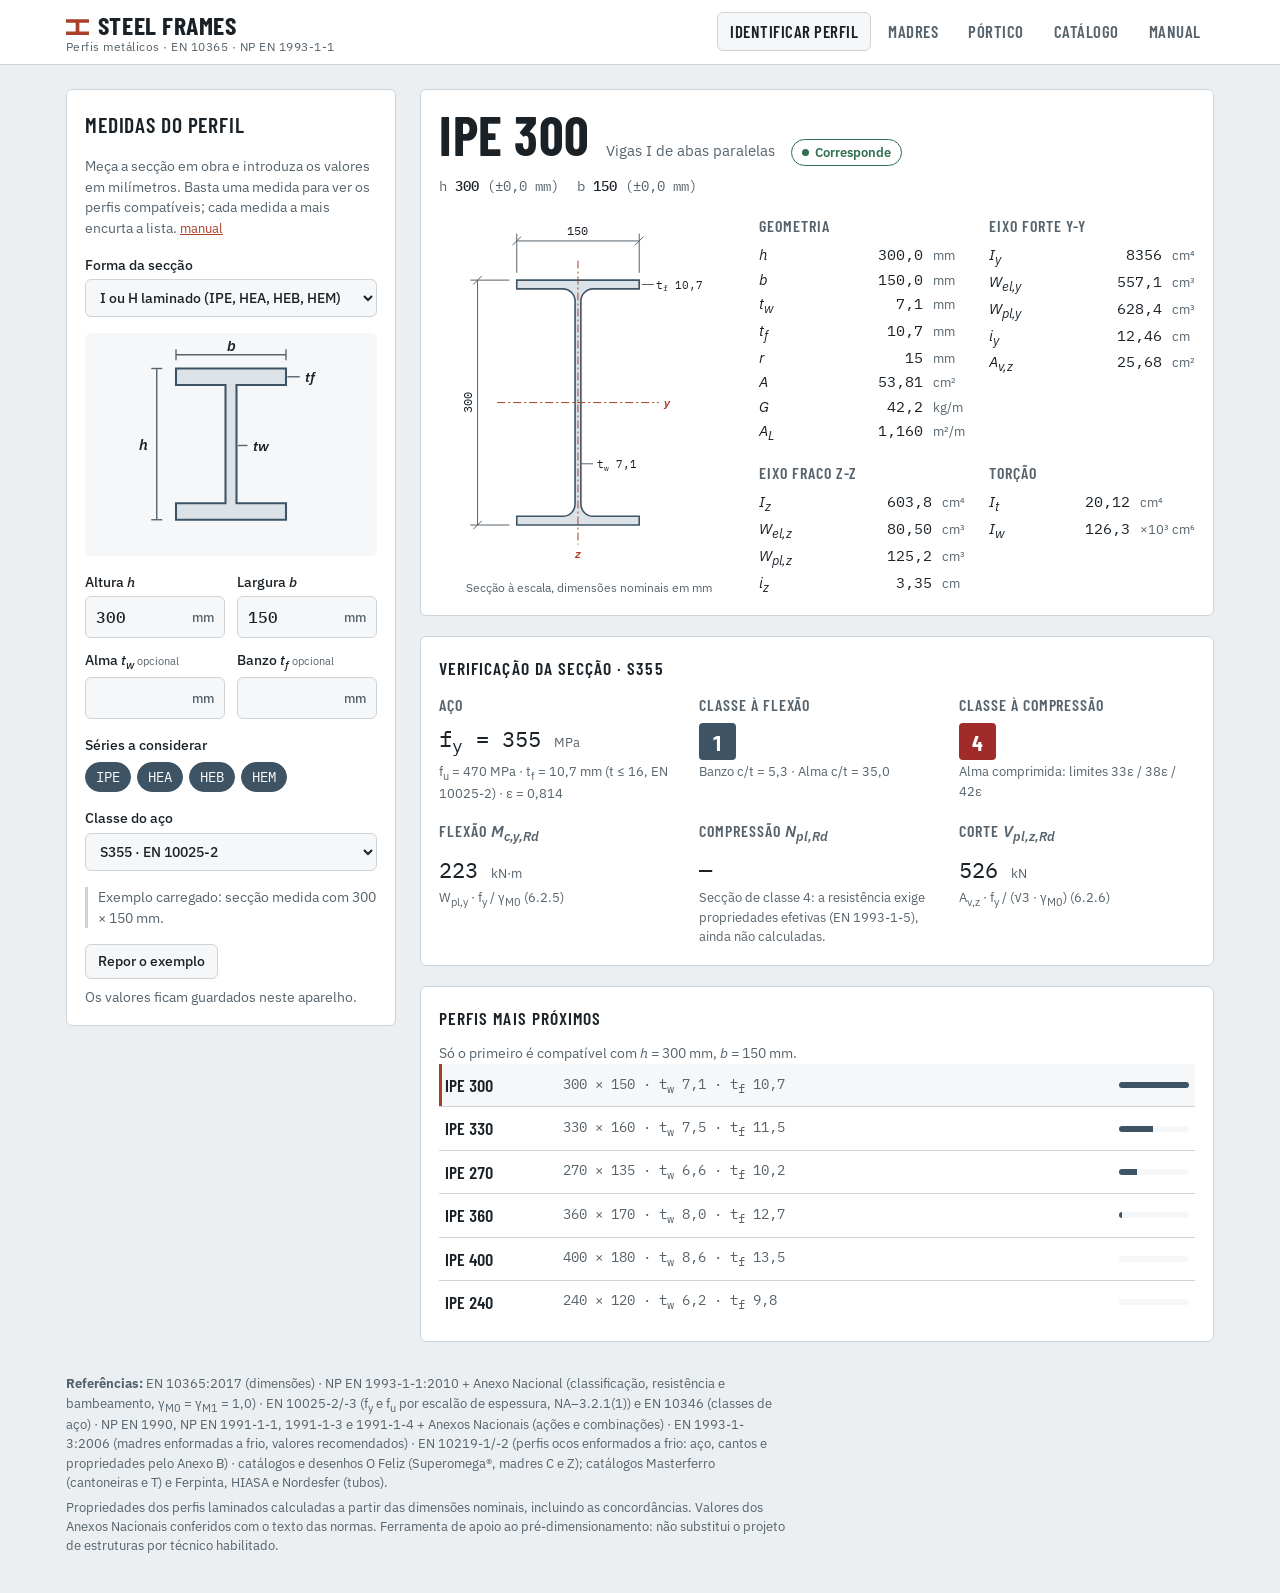
==== commit bf6f7596: "Perfis ocos estruturais (tubos EN 10219) no Identificar e no Catálogo - Dados: ferramentas/dados_tub" ====
--- a/index.html
+++ b/index.html
@@ -247,7 +247,7 @@
 .candidatos { list-style: none; margin: 0; padding: 0; display: flex; flex-direction: column; }
 .candidatos li + li { border-top: 1px solid var(--linha); }
 .candidato {
-  width: 100%; display: grid; grid-template-columns: 7.5em 1fr auto; gap: 12px; align-items: center;
+  width: 100%; display: grid; grid-template-columns: minmax(7.5em, max-content) 1fr auto; gap: 12px; align-items: center;
   padding: 8px 6px; border: 0; background: none; cursor: pointer; text-align: left;
   font-family: var(--f-dados); font-size: 0.88rem; font-variant-numeric: tabular-nums;
 }
@@ -475,6 +475,9 @@
           <option value="Liguais">Cantoneira de abas iguais (L, EN 10056-1)</option>
           <option value="Ldesiguais">Cantoneira de abas desiguais (L, EN 10056-1)</option>
           <option value="T">Perfil T de abas iguais (EN 10055)</option>
+          <option value="SHS">Tubo quadrado (SHS, EN 10219)</option>
+          <option value="RHS">Tubo retangular (RHS, EN 10219)</option>
+          <option value="CHS">Tubo redondo (CHS, EN 10219)</option>
           <option value="qualquer">Qualquer forma (procura em todas as séries)</option>
         </select></label>
 
@@ -572,6 +575,37 @@
           <text x="99" y="86" class="esquema-txt esquema-txt-s">t</text>
           <line class="esquema-guia" x1="89" y1="82" x2="96" y2="82"/>
         </svg>
+        <svg viewBox="0 0 160 150" role="img" data-forma="SHS" hidden>
+          <path class="esquema-perfil" fill-rule="evenodd" d="M50 30h60a10 10 0 0 1 10 10v80a10 10 0 0 1-10 10H50a10 10 0 0 1-10-10V40a10 10 0 0 1 10-10zM55 40h50a5 5 0 0 1 5 5v70a5 5 0 0 1-5 5H55a5 5 0 0 1-5-5V45a5 5 0 0 1 5-5z"/>
+          <g class="esquema-cota">
+            <line x1="40" y1="18" x2="120" y2="18"/><line x1="40" y1="14" x2="40" y2="22"/><line x1="120" y1="14" x2="120" y2="22"/>
+          </g>
+          <text x="80" y="13" class="esquema-txt">b</text>
+          <text x="128" y="84" class="esquema-txt esquema-txt-s">t</text>
+          <line class="esquema-guia" x1="115" y1="80" x2="125" y2="80"/>
+          <line class="esquema-guia" x1="50" y1="137" x2="110" y2="137" stroke-dasharray="3 2"/>
+          <text x="80" y="148" class="esquema-txt" style="font-size: 9px">face plana &lt; b</text>
+        </svg>
+        <svg viewBox="0 0 160 150" role="img" data-forma="RHS" hidden>
+          <path class="esquema-perfil" fill-rule="evenodd" d="M58 20h44a10 10 0 0 1 10 10v90a10 10 0 0 1-10 10H58a10 10 0 0 1-10-10V30a10 10 0 0 1 10-10zM63 30h34a5 5 0 0 1 5 5v80a5 5 0 0 1-5 5H63a5 5 0 0 1-5-5V35a5 5 0 0 1 5-5z"/>
+          <g class="esquema-cota">
+            <line x1="48" y1="10" x2="112" y2="10"/><line x1="48" y1="6" x2="48" y2="14"/><line x1="112" y1="6" x2="112" y2="14"/>
+            <line x1="34" y1="20" x2="34" y2="130"/><line x1="30" y1="20" x2="38" y2="20"/><line x1="30" y1="130" x2="38" y2="130"/>
+          </g>
+          <text x="80" y="7" class="esquema-txt">b</text>
+          <text x="24" y="79" class="esquema-txt">h</text>
+          <text x="120" y="79" class="esquema-txt esquema-txt-s">t</text>
+          <line class="esquema-guia" x1="107" y1="75" x2="117" y2="75"/>
+        </svg>
+        <svg viewBox="0 0 160 150" role="img" data-forma="CHS" hidden>
+          <path class="esquema-perfil" fill-rule="evenodd" d="M30 80a50 50 0 1 0 100 0a50 50 0 1 0-100 0zM39 80a41 41 0 1 0 82 0a41 41 0 1 0-82 0z"/>
+          <g class="esquema-cota">
+            <line x1="30" y1="18" x2="130" y2="18"/><line x1="30" y1="14" x2="30" y2="22"/><line x1="130" y1="14" x2="130" y2="22"/>
+          </g>
+          <text x="80" y="13" class="esquema-txt">D</text>
+          <text x="138" y="84" class="esquema-txt esquema-txt-s">t</text>
+          <line class="esquema-guia" x1="126" y1="80" x2="135" y2="80"/>
+        </svg>
         <svg viewBox="0 0 160 150" role="img" data-forma="qualquer" hidden>
           <rect class="esquema-caixa" x="46" y="20" width="76" height="106"/>
           <path class="esquema-perfil" d="M50 24h68v9H88v60h30v9H50v-9h30V33H50z" opacity="0.9"/>
@@ -916,7 +950,7 @@
       <h2>1. Como a app está organizada</h2>
       <p>São quatro separadores de trabalho, que se usam por esta ordem num pavilhão novo:</p>
       <ul>
-        <li><b>Identificar perfil</b> — a partir das medidas tiradas em obra, mostra os perfis normalizados compatíveis (I/H, U, enformados a frio, cantoneiras e T) e, para o escolhido, as propriedades e as resistências da secção.</li>
+        <li><b>Identificar perfil</b> — a partir das medidas tiradas em obra, mostra os perfis normalizados compatíveis (I/H, U, enformados a frio, cantoneiras, T e tubos) e, para o escolhido, as propriedades e as resistências da secção.</li>
         <li><b>Madres</b> — define o pavilhão, o local e as cargas, calcula a neve e o vento, e escolhe a madre mais leve que verifica. Também verifica o painel de revestimento contra a tabela do fabricante.</li>
         <li><b>Pórtico</b> — usa a geometria, o local, as ações e o peso das madres do separador Madres e escolhe o par pilar/travessa mais leve. Qualquer mudança nas Madres passa logo para o Pórtico.</li>
         <li><b>Catálogo</b> — tabelas das séries; tocar numa linha abre o perfil no Identificar.</li>
@@ -973,17 +1007,20 @@
       </figure>
       <p>Comece pela forma da secção: os campos e o esquema mudam com ela. Se não souber a forma, escolha <i>Qualquer forma</i>: a app procura em todas as séries com a dimensão exterior maior <i>D</i>, a menor <i>d</i> e a espessura de uma parede qualquer.</p>
       <p><b>Basta uma medida para ver os candidatos.</b> A app compara só as medidas já introduzidas e mostra os perfis compatíveis, isto é, aqueles em que cada medida fica dentro da tolerância: o maior de 1,5 mm e 3 % nas dimensões exteriores, e o maior de 0,25 mm e 10 % nas espessuras (cobre as tolerâncias de laminagem e o erro de medição). Ordena-os pelo desvio relativo médio nessas medidas (as espessuras e o reforço pesam metade) e, com o mesmo desvio, pelo mais leve. Cada medida a mais encurta a lista. Enquanto houver mais de um compatível, a app indica quantos são e a medida que melhor os distingue (com os valores possíveis), dando preferência às dimensões exteriores; quando os candidatos são de formas diferentes, sugere escolher a forma. Tocar num candidato mostra as propriedades dele.</p>
-      <p>Nas cantoneiras de abas desiguais e em <i>Qualquer forma</i>, as duas dimensões podem ser introduzidas por qualquer ordem: a maior compara-se com a aba (ou dimensão) maior. Com uma só aba medida, compara-se com a aba mais parecida.</p>
+      <p>Nas cantoneiras de abas desiguais, nos tubos retangulares e em <i>Qualquer forma</i>, as duas dimensões podem ser introduzidas por qualquer ordem: a maior compara-se com a aba (ou dimensão) maior. Com uma só aba medida, compara-se com a aba mais parecida.</p>
       <h3>Cuidados</h3>
       <ul>
         <li>Meça <i>h</i> e <i>b</i> em vários pontos e use a média; a pintura e a ferrugem aumentam as espessuras aparentes.</li>
         <li>Num perfil já montado, confirme se é laminado (concordâncias arredondadas entre alma e banzo) ou soldado (cordões de soldadura): um perfil soldado não está no catálogo e as propriedades calculam-se à parte.</li>
         <li>Nas cantoneiras, meça a aba por fora (do dorso à ponta) e a espessura perto da ponta, longe da concordância da raiz. Nos T da EN 10055, o banzo e a alma são ligeiramente inclinados: meça a espessura a meio.</li>
+        <li><b>Tubos quadrados e retangulares:</b> a face plana que se vê (numa nuvem de pontos ou a medir à mão) é mais curta do que o lado, porque faltam os dois cantos redondos (cerca de 2 × 2t: num 100 × 100 × 5, a face plana tem uns 80 mm, como o lado de um 80 × 80). Meça de face a face exterior, abraçando o tubo; numa nuvem de pontos, a distância entre faces opostas dá o lado, mas pode sair por excesso (rugosidade, tinta, faces ligeiramente côncavas ou convexas).</li>
+        <li><b>Espessura dos tubos:</b> não se vê de fora; só se mede numa ponta ou num furo. Sem ela, a app ordena os tubos do mesmo tamanho pelo peso e mostra primeiro o mais fino da gama, o que equivale a assumir a espessura mínima. Num tubo redondo, se não conseguir medir o diâmetro, meça o perímetro e divida por π.</li>
         <li>A classe do aço não se vê: sem certificado ou ensaio, use a mais baixa plausível para a época da obra. As cantoneiras e os T da gama da Masterferro são S275JR.</li>
         <li>f<sub>y</sub> depende da espessura (EN 10025-2, escalões t ≤ 16 / 40 / 63 / 80 mm), como manda o NA–3.2.1(1). A app usa a maior espessura da secção (o banzo), do lado da segurança.</li>
       </ul>
       <h3>O que a app calcula</h3>
       <p>As propriedades dos laminados calculam-se a partir das dimensões nominais, incluindo as concordâncias (A, I, W<sub>el</sub>, W<sub>pl</sub>, i, I<sub>t</sub>, I<sub>w</sub>), e conferem-se com os catálogos. Seguem-se a classe da secção (Quadro 5.2 da NP EN 1993-1-1) e as resistências da secção (6.2): N<sub>pl,Rd</sub>, M<sub>c,Rd</sub> e V<sub>pl,Rd</sub>. Nos enformados a frio (Superomega®, C e Z da O Feliz) usam-se as propriedades efetivas do fabricante, que já descontam a encurvadura local das paredes finas.</p>
+      <p><b>Tubos (perfis ocos enformados a frio, EN 10219).</b> Redondos (CHS), quadrados (SHS) e retangulares (RHS) da gama da Ferpinta, com os tamanhos que só a HIASA ou a Nordesfer têm (por exemplo, o 65 × 65 da HIASA). Cada tubo diz se é da <b>série normalizada</b> (tamanho e espessura do Anexo C da EN 10219-2), se só o tamanho é da série, ou se é só <b>gama de fabricante</b> (por exemplo, 110 × 110, 125 × 125, 130 × 130, 175 × 175 e 150 × 130). As propriedades calculam-se pelas fórmulas do Anexo B da EN 10219-2, com os cantos de cálculo da norma: raio exterior 2,0 t, 2,5 t ou 3,0 t e interior 1,0 t, 1,5 t ou 2,0 t, para t ≤ 6 mm, ≤ 10 mm e acima (é o meio dos intervalos do catálogo da Ferpinta). Aço S235H, S275H ou S355H (EN 10219-1; os sub-graus JRH, J0H, J2H e K2H só mudam a tenacidade), com f<sub>u</sub> mais alto abaixo de 3 mm. A verificação dá a classe (paredes com c = lado − 3t; nos redondos, d/t com ε²), N<sub>pl,Rd</sub> à tração e à compressão, M<sub>c,Rd</sub> e V<sub>pl,Rd</sub>, sem encurvadura, torção nem interação de esforços.</p>
       <p><b>Cantoneiras e perfis T.</b> As séries são as da gama da Masterferro (cantoneiras de abas iguais e desiguais e T de abas iguais), com os raios de concordância da EN 10056-1 e da EN 10055; nas poucas secções fora da lista da norma, usa-se o raio da mesma aba ou um raio estimado, e a app assinala-o. As propriedades vêm da integração do contorno real: A, G, I, W<sub>el</sub> e i nos eixos y-y e z-z e, nas cantoneiras, os eixos principais (I<sub>u</sub>, I<sub>v</sub>, i<sub>u</sub>, i<sub>v</sub>, W<sub>el,u</sub>, W<sub>el,v</sub> e tg α). Nos T, a forma do banzo e da alma inclinados foi ajustada aos valores publicados. A verificação, nesta primeira versão, dá a classe à compressão (nas cantoneiras, abas em consola e a linha própria das cantoneiras do Quadro 5.2: h/t ≤ 15ε e (b + h)/2t ≤ 11,5ε; nos T, banzo e alma em consola) e N<sub>pl,Rd</sub> à tração e à compressão da secção. Não inclui a flexão, a encurvadura (numa cantoneira isolada, em torno de v-v) nem a resistência da secção útil à tração, que depende da furação e, nas cantoneiras ligadas por uma só aba, da NP EN 1993-1-8, 3.10.3.</p>
     </article>
 
@@ -1299,7 +1336,9 @@
         <dt>W<sub>el</sub>, W<sub>pl</sub>, W<sub>eff</sub></dt><dd>módulos de flexão elástico, plástico e efetivo</dd>
         <dt>a, b, t</dt><dd>abas e espessura de uma cantoneira</dd>
         <dt>I<sub>u</sub>, I<sub>v</sub>, α</dt><dd>momentos de inércia nos eixos principais de uma cantoneira e ângulo entre y-y e u-u</dd>
-        <dt>D, d</dt><dd>dimensões exteriores maior e menor (procura em qualquer forma)</dd>
+        <dt>D, d</dt><dd>dimensões exteriores maior e menor (procura em qualquer forma); D é também o diâmetro de um tubo redondo</dd>
+        <dt>r<sub>o</sub>, r<sub>i</sub></dt><dd>raios exterior e interior dos cantos de um tubo quadrado ou retangular</dd>
+        <dt>I<sub>t</sub>, C<sub>t</sub></dt><dd>constante de torção e módulo de torção de um tubo</dd>
         <dt>χ<sub>LT</sub></dt><dd>coeficiente de redução ao bambeamento</dd>
         <dt>C<sub>D</sub>, K</dt><dd>rigidez de rotação do revestimento e mola lateral equivalente no banzo livre</dd>
         <dt>k<sub>h</sub></dt><dd>fator da carga lateral no banzo livre das madres C e Z</dd>
@@ -1311,7 +1350,7 @@
 </main>
 
 <footer class="rodape">
-  <p><strong>Referências:</strong> EN 10365:2017 (dimensões) · NP EN 1993-1-1:2010 + Anexo Nacional (classificação, resistência e bambeamento, γ<sub>M0</sub> = γ<sub>M1</sub> = 1,0) · EN 10025-2/-3 (f<sub>y</sub> e f<sub>u</sub> por escalão de espessura, NA–3.2.1(1)) e EN 10346 (classes de aço) · NP EN 1990, NP EN 1991-1-1, 1991-1-3 e 1991-1-4 + Anexos Nacionais (ações e combinações) · EN 1993-1-3:2006 (madres enformadas a frio, valores recomendados) · catálogos e desenhos O Feliz (Superomega®, madres C e Z).</p>
+  <p><strong>Referências:</strong> EN 10365:2017 (dimensões) · NP EN 1993-1-1:2010 + Anexo Nacional (classificação, resistência e bambeamento, γ<sub>M0</sub> = γ<sub>M1</sub> = 1,0) · EN 10025-2/-3 (f<sub>y</sub> e f<sub>u</sub> por escalão de espessura, NA–3.2.1(1)) e EN 10346 (classes de aço) · NP EN 1990, NP EN 1991-1-1, 1991-1-3 e 1991-1-4 + Anexos Nacionais (ações e combinações) · EN 1993-1-3:2006 (madres enformadas a frio, valores recomendados) · EN 10219-1/-2 (perfis ocos enformados a frio: aço, cantos e propriedades pelo Anexo B) · catálogos e desenhos O Feliz (Superomega®, madres C e Z); catálogos Masterferro (cantoneiras e T) e Ferpinta, HIASA e Nordesfer (tubos).</p>
   <p>Propriedades dos perfis laminados calculadas a partir das dimensões nominais, incluindo as concordâncias. Valores dos Anexos Nacionais conferidos com o texto das normas. Ferramenta de apoio ao pré-dimensionamento: não substitui o projeto de estruturas por técnico habilitado.</p>
 </footer>
 
@@ -1646,7 +1685,28 @@
 </script>
 <script>
 /*
- * Propriedades de secções laminadas (I/H, U, cantoneiras e T) e verificações base do Eurocódigo 3.
+ * Perfis ocos estruturais enformados a frio (EN 10219): redondos (CHS), quadrados (SHS) e retangulares (RHS).
+ * Ficheiro gerado por ferramentas/dados_tubulares.py a partir dos catálogos da Ferpinta, da HIASA e da Nordesfer
+ * (docs/catalogos/, fora do git). Não editar à mão.
+ *
+ * Cada linha: CHS [D, t, fontes, EN]; SHS [B, t, fontes, EN]; RHS [H, B, t, fontes, EN] (H ≥ B), em mm.
+ *   fontes: F Ferpinta, H HIASA, N Nordesfer (fabricantes que a têm na gama);
+ *   EN: 2 tamanho e espessura da gama normalizada (EN 10219-2, Anexo C), 1 só o tamanho, 0 gama de fabricante.
+ * Cantos dos SHS e RHS para o cálculo: os do Anexo B da EN 10219-2 (em seccao.js). A massa e as propriedades dos
+ * fabricantes ficam em testes/referencias-tubulares.json, só para conferência.
+ */
+var PERFIS_TUBULARES = {
+  CHS: { descricao: "Perfis ocos circulares", linhas: [[16,1.5,"F",0],[16,2,"F",0],[17.2,1.5,"F",0],[17.2,1.8,"F",0],[17.2,2,"F",0],[19,1.5,"F",0],[19,2,"F",0],[20,1.5,"F",0],[20,2,"F",0],[21.3,1.5,"F",1],[21.3,2,"F",2],[21.3,2.5,"F",2],[22,1.5,"F",0],[22,2,"F",0],[23.5,1.5,"F",0],[23.5,2,"F",0],[25,1.5,"F",0],[25,2,"F",0],[25,2.3,"F",0],[25,2.6,"F",0],[25,2.9,"F",0],[26.9,1.5,"F",1],[26.9,2,"F",2],[26.9,2.3,"F",1],[26.9,2.5,"F",2],[26.9,2.6,"F",1],[26.9,2.9,"F",1],[26.9,3,"F",2],[30,1.5,"F",0],[30,2,"F",0],[30,2.3,"F",0],[30,2.6,"F",0],[30,2.9,"F",0],[30,3,"FN",0],[31.8,1.5,"F",0],[31.8,2,"F",0],[31.8,2.3,"F",0],[31.8,2.6,"F",0],[31.8,2.9,"F",0],[32,1.5,"F",0],[32,2,"F",0],[32,2.3,"F",0],[32,2.6,"F",0],[32,2.9,"F",0],[33.7,1.5,"F",1],[33.7,2,"F",2],[33.7,2.3,"F",1],[33.7,2.5,"F",2],[33.7,2.6,"F",1],[33.7,3,"F",2],[33.7,3.2,"F",1],[33.7,3.6,"F",1],[33.7,4,"F",1],[35,1.5,"F",0],[35,2,"F",0],[35,2.3,"F",0],[35,2.6,"F",0],[35,2.9,"F",0],[35,3.2,"F",0],[35,3.6,"F",0],[35,4,"F",0],[38,1.5,"F",0],[38,2,"F",0],[38,2.3,"F",0],[38,2.6,"F",0],[38,2.9,"F",0],[38,3.2,"F",0],[38,3.6,"F",0],[38,4,"F",0],[40,1.5,"F",0],[40,2,"F",0],[40,2.3,"F",0],[40,2.6,"F",0],[40,2.9,"F",0],[40,3,"FN",0],[40,3.2,"F",0],[40,3.6,"F",0],[40,4,"F",0],[42,1.5,"F",0],[42,2,"F",0],[42,2.3,"F",0],[42,2.5,"F",0],[42,2.6,"F",0],[42,3,"F",0],[42,3.2,"F",0],[42,3.6,"F",0],[42,4,"F",0],[42.4,1.5,"F",1],[42.4,2,"F",2],[42.4,2.3,"F",1],[42.4,2.5,"F",2],[42.4,2.6,"F",1],[42.4,3,"FN",2],[42.4,3.2,"F",1],[42.4,3.6,"F",1],[42.4,4,"FN",2],[44.5,1.5,"F",0],[44.5,2,"F",0],[44.5,2.3,"F",0],[44.5,2.6,"F",0],[44.5,2.9,"F",0],[44.5,3.2,"F",0],[44.5,3.6,"F",0],[44.5,4,"F",0],[45,1.5,"F",0],[45,2,"F",0],[45,2.3,"F",0],[45,2.6,"F",0],[45,2.9,"F",0],[45,3,"F",0],[45,3.2,"F",0],[45,3.6,"F",0],[45,4,"F",0],[48.3,1.5,"F",1],[48.3,2,"F",2],[48.3,2.3,"F",1],[48.3,2.5,"F",2],[48.3,2.6,"F",1],[48.3,2.9,"F",1],[48.3,3,"FN",2],[48.3,3.2,"F",1],[48.3,3.6,"F",1],[48.3,4,"FN",2],[48.3,4.5,"F",1],[48.3,5,"FN",2],[50,1.5,"F",0],[50,2,"F",0],[50,2.3,"F",0],[50,2.6,"F",0],[50,2.9,"F",0],[50,3,"FN",0],[50,3.2,"F",0],[50,3.6,"F",0],[50,4,"FN",0],[50.8,1.5,"F",0],[50.8,2,"F",0],[50.8,2.3,"F",0],[50.8,2.6,"F",0],[50.8,2.9,"F",0],[50.8,3.2,"F",0],[50.8,3.6,"F",0],[50.8,4,"F",0],[50.8,4.5,"F",0],[50.8,5,"F",0],[50.8,6,"F",0],[55,1.5,"F",0],[55,2,"F",0],[55,2.3,"F",0],[55,2.6,"F",0],[55,2.9,"F",0],[55,3,"FN",0],[55,3.2,"F",0],[55,3.6,"F",0],[55,4,"FN",0],[57,1.5,"F",0],[57,2,"F",0],[57,2.3,"F",0],[57,2.6,"F",0],[57,2.9,"F",0],[57,3,"FN",0],[57,3.2,"F",0],[57,3.6,"F",0],[57,4,"FN",0],[60.3,1.5,"F",1],[60.3,2,"F",2],[60.3,2.3,"F",1],[60.3,2.5,"F",2],[60.3,2.6,"F",1],[60.3,2.9,"F",1],[60.3,3,"FN",2],[60.3,3.2,"F",1],[60.3,3.6,"F",1],[60.3,4,"FN",2],[60.3,4.5,"F",1],[60.3,5,"FN",2],[60.3,6,"F",1],[60.3,6.3,"F",1],[60.3,8,"F",1],[63,3,"N",0],[63,4,"N",0],[63.5,1.5,"F",0],[63.5,2,"F",0],[63.5,2.3,"F",0],[63.5,2.6,"F",0],[63.5,2.9,"F",0],[63.5,3.2,"F",0],[63.5,3.6,"F",0],[63.5,4,"F",0],[63.5,4.5,"F",0],[63.5,5,"F",0],[63.5,6,"F",0],[63.5,6.3,"F",0],[63.5,8,"F",0],[65,1.5,"F",0],[65,2,"F",0],[65,2.3,"F",0],[65,2.6,"F",0],[65,2.9,"F",0],[65,3.2,"F",0],[65,3.6,"F",0],[65,4,"F",0],[65,4.5,"F",0],[65,5,"F",0],[65,6,"F",0],[65,6.3,"F",0],[65,8,"F",0],[70,1.5,"F",0],[70,2,"F",0],[70,2.3,"F",0],[70,2.6,"F",0],[70,2.9,"F",0],[70,3,"FN",0],[70,3.2,"F",0],[70,3.6,"F",0],[70,4,"FN",0],[70,4.5,"F",0],[70,5,"F",0],[70,6,"F",0],[70,6.3,"F",0],[70,8,"F",0],[76.1,1.5,"F",1],[76.1,2,"F",2],[76.1,2.3,"F",1],[76.1,2.5,"F",2],[76.1,2.6,"F",1],[76.1,2.9,"F",1],[76.1,3,"FN",2],[76.1,3.2,"F",1],[76.1,3.6,"F",1],[76.1,4,"FN",2],[76.1,4.5,"F",1],[76.1,5,"FN",2],[76.1,6,"FN",2],[76.1,6.3,"F",2],[76.1,8,"F",1],[80,1.5,"F",0],[80,2,"F",0],[80,2.3,"F",0],[80,2.6,"F",0],[80,2.9,"F",0],[80,3,"FN",0],[80,3.2,"F",0],[80,3.6,"F",0],[80,4,"FN",0],[80,5,"N",0],[80,6,"N",0],[82.5,1.5,"F",0],[82.5,2,"F",0],[82.5,2.3,"F",0],[82.5,2.6,"F",0],[82.5,2.9,"F",0],[82.5,3.2,"F",0],[82.5,3.6,"F",0],[82.5,4,"F",0],[83,1.5,"F",0],[83,2,"F",0],[83,2.3,"F",0],[83,2.6,"F",0],[83,2.9,"F",0],[83,3,"FN",0],[83,3.2,"F",0],[83,3.6,"F",0],[83,4,"FN",0],[88.9,1.5,"F",1],[88.9,2,"F",2],[88.9,2.3,"F",1],[88.9,2.5,"F",2],[88.9,2.6,"F",1],[88.9,2.9,"F",1],[88.9,3,"FN",2],[88.9,3.2,"F",1],[88.9,3.6,"F",1],[88.9,4,"FN",2],[88.9,4.5,"F",1],[88.9,5,"FN",2],[88.9,6,"FN",2],[88.9,6.3,"F",2],[88.9,8,"F",1],[90,3,"FN",0],[90,4,"FN",0],[95,1.5,"F",0],[95,2,"F",0],[95,2.3,"F",0],[95,2.6,"F",0],[95,2.9,"F",0],[95,3,"FN",0],[95,3.2,"F",0],[95,3.6,"F",0],[95,4,"FN",0],[100,1.5,"F",0],[100,2,"F",0],[100,2.3,"F",0],[100,2.6,"F",0],[100,2.9,"F",0],[100,3,"FN",0],[100,3.2,"F",0],[100,3.6,"F",0],[100,4,"FN",0],[100,4.5,"F",0],[100,5,"FN",0],[100,6,"FN",0],[100,6.3,"F",0],[100,7,"F",0],[100,8,"FN",0],[101.6,1.5,"F",1],[101.6,2,"F",2],[101.6,2.3,"F",1],[101.6,2.5,"F",2],[101.6,2.6,"F",1],[101.6,2.9,"F",1],[101.6,3,"F",2],[101.6,3.2,"F",1],[101.6,3.6,"F",1],[101.6,4,"F",2],[101.6,4.5,"F",1],[101.6,5,"F",2],[101.6,6,"F",2],[101.6,6.3,"F",2],[101.6,8,"F",1],[108,2,"F",0],[108,2.3,"F",0],[108,2.6,"F",0],[108,2.9,"F",0],[108,3,"F",0],[108,3.2,"F",0],[108,3.6,"F",0],[108,4,"F",0],[108,4.5,"F",0],[108,5,"F",0],[108,6,"F",0],[108,6.3,"F",0],[108,8,"F",0],[113,3,"N",0],[113,4,"N",0],[113,5,"N",0],[113,6,"N",0],[114.3,2,"F",1],[114.3,2.3,"F",1],[114.3,2.5,"F",2],[114.3,2.6,"F",1],[114.3,2.9,"F",1],[114.3,3,"FN",2],[114.3,3.2,"F",1],[114.3,3.6,"F",1],[114.3,4,"FN",2],[114.3,4.5,"F",1],[114.3,5,"FN",2],[114.3,6,"FN",2],[114.3,6.3,"F",2],[114.3,7,"F",1],[114.3,8,"FN",2],[114.3,10,"F",1],[120,2,"F",0],[120,2.3,"F",0],[120,2.6,"F",0],[120,2.9,"F",0],[120,3,"FN",0],[120,3.2,"F",0],[120,3.6,"F",0],[120,4,"FN",0],[120,4.5,"F",0],[120,5,"F",0],[120,6,"F",0],[120,6.3,"F",0],[120,8,"F",0],[120,10,"F",0],[125,2.9,"F",0],[125,3,"FN",0],[125,3.2,"F",0],[125,3.6,"F",0],[125,4,"FN",0],[125,4.5,"F",0],[125,5,"FN",0],[125,6,"FN",0],[125,6.3,"F",0],[125,7,"F",0],[125,8,"FN",0],[125,10,"F",0],[127,2,"F",0],[127,2.3,"F",0],[127,2.6,"F",0],[127,2.9,"F",0],[127,3,"FN",0],[127,3.2,"F",0],[127,3.6,"F",0],[127,4,"FN",0],[127,4.5,"F",0],[127,5,"F",0],[127,6,"F",0],[127,6.3,"F",0],[127,8,"F",0],[127,10,"F",0],[133,2.9,"F",0],[133,3,"FN",0],[133,3.2,"F",0],[133,3.6,"F",0],[133,4,"FN",0],[133,4.5,"F",0],[133,5,"FN",0],[133,6,"FN",0],[133,6.3,"F",0],[133,8,"F",0],[133,10,"F",0],[139.7,2.9,"F",1],[139.7,3,"FN",2],[139.7,4,"FN",2],[139.7,4.5,"F",1],[139.7,5,"FN",2],[139.7,6,"FN",2],[139.7,6.3,"F",2],[139.7,7,"F",1],[139.7,8,"FN",2],[139.7,10,"FN",2],[139.7,12,"F",1],[141.3,2.9,"F",0],[141.3,3.2,"F",0],[141.3,3.6,"F",0],[141.3,4,"F",0],[141.3,4.5,"F",0],[141.3,5,"F",0],[141.3,6,"F",0],[141.3,6.3,"F",0],[141.3,8,"F",0],[141.3,10,"F",0],[152,2.9,"F",0],[152,3,"FN",0],[152,3.2,"F",0],[152,3.6,"F",0],[152,4,"FN",0],[152,4.5,"F",0],[152,5,"FN",0],[152,6,"FN",0],[152,6.3,"F",0],[152,8,"F",0],[152.4,2.9,"F",0],[152.4,3,"F",0],[152.4,3.2,"F",0],[152.4,3.6,"F",0],[152.4,4,"F",0],[152.4,4.5,"F",0],[152.4,5,"F",0],[152.4,6,"F",0],[152.4,6.3,"F",0],[152.4,8,"F",0],[159,2.9,"F",0],[159,3,"FN",0],[159,4,"FN",0],[159,4.5,"F",0],[159,5,"FN",0],[159,6,"FN",0],[159,6.3,"F",0],[159,7,"F",0],[159,8,"N",0],[164,3,"N",0],[164,4,"N",0],[165.1,2.9,"F",0],[165.1,3.2,"F",0],[165.1,3.6,"F",0],[165.1,4,"F",0],[165.1,4.5,"F",0],[165.1,5,"F",0],[165.1,6,"F",0],[165.1,6.3,"F",0],[168.3,2.9,"F",1],[168.3,3,"FN",2],[168.3,4,"FN",2],[168.3,4.5,"F",1],[168.3,5,"FN",2],[168.3,6,"N",2],[168.3,8,"N",2],[168.3,10,"N",2],[177.8,2.9,"F",1],[177.8,3,"FN",1],[177.8,4,"FN",2],[177.8,4.5,"F",1],[177.8,5,"N",2],[177.8,6,"N",2],[177.8,8,"N",2],[177.8,10,"N",2],[177.8,12,"N",2],[193.7,2.9,"F",1],[193.7,3,"FN",1],[193.7,4,"N",2],[193.7,5,"N",2],[193.7,6,"N",2],[193.7,8,"N",2],[193.7,10,"N",2],[193.7,12,"N",2],[200,2.9,"F",0],[200,3,"FN",0],[200,4,"N",0],[200,5,"N",0],[200,6,"N",0],[200,8,"N",0],[219.1,3,"N",1],[219.1,4,"N",2],[219.1,5,"N",2],[219.1,6,"N",2],[219.1,8,"N",2],[219.1,10,"N",2],[219.1,12,"N",2],[244.5,4,"N",1],[244.5,5,"N",2],[244.5,6,"N",2],[244.5,8,"N",2],[244.5,10,"N",2],[244.5,12,"N",2]] },
+  SHS: { descricao: "Perfis ocos quadrados", linhas: [[15,1.5,"F",0],[15,2,"F",0],[16,1,"H",0],[16,1.2,"H",0],[16,1.5,"FH",0],[16,2,"F",0],[18,1,"H",0],[18,1.2,"H",0],[18,1.5,"FH",0],[18,2,"F",0],[19,1.5,"F",0],[19,2,"F",0],[20,1,"H",1],[20,1.2,"H",1],[20,1.5,"FH",1],[20,2,"FH",2],[22,1,"H",0],[22,1.2,"H",0],[22,1.5,"FH",0],[22,2,"FH",0],[25,1,"H",1],[25,1.2,"H",1],[25,1.5,"FH",1],[25,2,"FH",2],[25,2.5,"F",2],[25,3,"F",2],[28,1,"H",0],[28,1.2,"H",0],[28,1.5,"H",0],[28,2,"H",0],[30,1,"H",1],[30,1.2,"H",1],[30,1.5,"FH",1],[30,2,"FH",2],[30,2.5,"FH",2],[30,3,"FHN",2],[30,4,"N",1],[32,1,"H",0],[32,1.2,"H",0],[32,1.5,"H",0],[32,2,"H",0],[32,2.5,"H",0],[32,3,"H",0],[35,1,"H",0],[35,1.2,"H",0],[35,1.5,"FH",0],[35,2,"FH",0],[35,2.5,"H",0],[35,3,"FHN",0],[35,4,"F",0],[38,1,"H",0],[38,1.2,"H",0],[38,1.5,"H",0],[38,2,"H",0],[38,2.5,"H",0],[38,3,"HN",0],[40,1,"H",1],[40,1.2,"H",1],[40,1.5,"FH",1],[40,2,"FH",2],[40,2.5,"FH",2],[40,3,"FHN",2],[40,3.5,"H",1],[40,4,"FHN",2],[40,5,"FN",1],[45,1.2,"H",0],[45,1.5,"FH",0],[45,2,"FH",0],[45,2.5,"H",0],[45,3,"FHN",0],[45,3.5,"H",0],[45,4,"FHN",0],[50,1.5,"FH",1],[50,2,"FH",2],[50,2.5,"FH",2],[50,3,"FHN",2],[50,3.5,"H",1],[50,4,"FHN",2],[50,5,"FHN",2],[50,6,"FN",1],[52,1.5,"H",0],[52,2,"H",0],[52,2.5,"H",0],[52,3,"H",0],[52,3.5,"H",0],[52,4,"H",0],[52,5,"H",0],[55,1.5,"H",0],[55,2,"H",0],[55,2.5,"H",0],[55,3,"H",0],[55,3.5,"H",0],[55,4,"H",0],[55,5,"H",0],[60,1.5,"FH",1],[60,2,"FH",2],[60,2.5,"FH",2],[60,3,"FHN",2],[60,3.5,"H",1],[60,4,"FHN",2],[60,5,"FHN",2],[60,6,"FN",2],[60,6.3,"F",2],[60,8,"F",1],[65,1.5,"H",0],[65,2,"H",0],[65,2.5,"H",0],[65,3,"H",0],[65,3.5,"H",0],[65,4,"H",0],[65,5,"H",0],[70,1.5,"FH",1],[70,2,"FH",1],[70,2.5,"FH",2],[70,3,"FHN",2],[70,3.5,"H",1],[70,4,"FHN",2],[70,5,"FHN",2],[70,6,"FN",2],[70,6.3,"F",2],[70,8,"F",1],[75,1.5,"H",0],[75,2,"H",0],[75,2.5,"H",0],[75,3,"H",0],[75,3.5,"H",0],[75,4,"H",0],[75,5,"H",0],[76,3,"F",0],[80,1.5,"FH",1],[80,2,"FH",1],[80,2.5,"H",1],[80,3,"FHN",2],[80,3.5,"H",1],[80,4,"FHN",2],[80,5,"FHN",2],[80,6,"FN",2],[80,6.3,"F",2],[80,8,"FN",2],[90,2,"H",1],[90,2.5,"H",1],[90,3,"FHN",2],[90,3.5,"H",1],[90,4,"FHN",2],[90,5,"FHN",2],[90,6,"FN",2],[90,6.3,"F",2],[90,8,"FN",2],[92,4,"F",0],[100,2,"FH",1],[100,2.5,"H",1],[100,3,"FHN",2],[100,3.5,"FH",1],[100,4,"FHN",2],[100,4.5,"F",1],[100,5,"FHN",2],[100,6,"FN",2],[100,6.3,"F",2],[100,7,"F",1],[100,8,"FN",2],[100,10,"FN",2],[100,12,"N",2],[110,3,"FN",0],[110,3.5,"F",0],[110,4,"FN",0],[110,4.5,"F",0],[110,5,"FN",0],[110,6,"FN",0],[110,6.3,"F",0],[110,7,"F",0],[110,8,"FN",0],[110,10,"F",0],[120,3,"FN",2],[120,3.5,"F",1],[120,4,"FN",2],[120,4.5,"F",1],[120,5,"FN",2],[120,6,"FN",2],[120,6.3,"F",2],[120,7,"F",1],[120,8,"FN",2],[120,10,"FN",2],[120,12,"FN",2],[120,12.5,"F",2],[125,3,"FN",0],[125,3.5,"F",0],[125,4,"FN",0],[125,4.5,"F",0],[125,5,"FN",0],[125,6,"FN",0],[125,6.3,"F",0],[125,7,"F",0],[125,8,"FN",0],[125,10,"F",0],[130,3,"FN",0],[130,3.5,"F",0],[130,4,"FN",0],[130,4.5,"F",0],[130,5,"FN",0],[130,6,"FN",0],[130,6.3,"F",0],[130,7,"F",0],[130,8,"FN",0],[130,10,"F",0],[130,12,"F",0],[130,12.5,"F",0],[140,3,"FN",1],[140,3.5,"F",1],[140,4,"FN",2],[140,4.5,"F",1],[140,5,"FN",2],[140,6,"FN",2],[140,6.3,"F",2],[140,7,"F",1],[140,8,"FN",2],[140,10,"FN",2],[140,12,"FN",2],[140,12.5,"F",2],[150,3,"FN",1],[150,3.5,"F",1],[150,4,"FN",2],[150,4.5,"F",1],[150,5,"FN",2],[150,6,"FN",2],[150,6.3,"F",2],[150,7,"F",1],[150,8,"FN",2],[150,10,"FN",2],[150,12,"FN",2],[150,12.5,"F",2],[160,3,"FN",1],[160,3.5,"F",1],[160,4,"FN",2],[160,4.5,"F",1],[160,5,"FN",2],[160,6,"FN",2],[160,6.3,"F",2],[160,7,"F",1],[160,8,"FN",2],[160,10,"FN",2],[160,12,"FN",2],[160,12.5,"F",2],[175,3,"FN",0],[175,3.5,"F",0],[175,4,"FN",0],[175,4.5,"F",0],[175,5,"FN",0],[175,6,"FN",0],[175,6.3,"F",0],[175,7,"F",0],[175,8,"FN",0],[175,10,"F",0],[175,12,"F",0],[175,12.5,"F",0],[180,3,"FN",1],[180,3.5,"F",1],[180,4,"FN",2],[180,4.5,"F",1],[180,5,"FN",2],[180,6,"FN",2],[180,6.3,"F",2],[180,7,"F",1],[180,8,"FN",2],[180,10,"FN",2],[180,12,"FN",2],[180,12.5,"F",2],[200,4,"FN",2],[200,4.5,"F",1],[200,5,"FN",2],[200,6,"FN",2],[200,6.3,"F",2],[200,7,"F",1],[200,8,"FN",2],[200,10,"FN",2],[200,12,"FN",2],[200,12.5,"F",2],[220,4,"FN",1],[220,4.5,"F",1],[220,5,"FN",2],[220,6,"FN",2],[220,6.3,"F",2],[220,8,"FN",2],[220,10,"FN",2],[220,12,"FN",2],[220,12.5,"F",2],[250,4,"N",1],[250,5,"FN",2],[250,6,"FN",2],[250,6.3,"F",2],[250,7,"F",1],[250,8,"FN",2],[250,10,"FN",2],[250,12,"FN",2],[250,12.5,"F",2],[260,5,"F",1],[260,6,"FN",2],[260,6.3,"F",2],[260,8,"FN",2],[260,10,"FN",2],[260,12,"FN",2],[260,12.5,"F",2]] },
+  RHS: { descricao: "Perfis ocos retangulares", linhas: [[20,10,1.5,"F",0],[20,10,2,"F",0],[20,15,1.5,"F",0],[20,15,2,"F",0],[25,10,1.5,"F",0],[25,10,2,"F",0],[25,13,1.5,"F",0],[25,13,2,"F",0],[25,15,1.5,"F",0],[25,15,2,"F",0],[25,20,1.5,"F",0],[25,20,2,"F",0],[30,10,1.5,"F",0],[30,10,2,"F",0],[30,15,1.5,"F",0],[30,15,2,"F",0],[30,20,1.5,"F",0],[30,20,2,"F",0],[30,20,3,"F",0],[30,25,1.5,"F",0],[30,25,2,"F",0],[32,13,1.5,"F",0],[32,13,2,"F",0],[35,10,1.5,"F",0],[35,10,2,"F",0],[35,15,1.5,"F",0],[35,15,2,"F",0],[35,20,1.5,"F",0],[35,20,2,"F",0],[35,25,1.5,"F",0],[35,25,2,"F",0],[35,25,3,"F",0],[40,10,1.5,"F",0],[40,10,2,"F",0],[40,15,1.5,"F",0],[40,15,2,"F",0],[40,20,1.5,"F",1],[40,20,2,"F",2],[40,20,2.5,"F",2],[40,20,3,"F",2],[40,25,1.5,"F",0],[40,25,2,"F",0],[40,25,3,"F",0],[40,27,1.5,"F",0],[40,27,2,"F",0],[40,27,3,"F",0],[40,30,1.5,"F",0],[40,30,2,"F",0],[40,30,3,"F",0],[40,30,4,"F",0],[45,10,1.5,"F",0],[45,10,2,"F",0],[45,15,1.5,"F",0],[45,15,2,"F",0],[45,20,1.5,"F",0],[45,20,2,"F",0],[45,20,3,"F",0],[45,25,1.5,"F",0],[45,25,2,"F",0],[45,25,3,"F",0],[45,30,3,"F",0],[45,35,1.5,"F",0],[45,35,2,"F",0],[45,35,3,"F",0],[45,35,4,"F",0],[50,10,1.5,"F",0],[50,10,2,"F",0],[50,14,1.5,"F",0],[50,14,2,"F",0],[50,15,1.5,"F",0],[50,15,2,"F",0],[50,20,1.5,"F",0],[50,20,2,"F",0],[50,20,3,"F",0],[50,25,1.5,"F",0],[50,25,2,"F",0],[50,25,3,"F",0],[50,25,4,"F",0],[50,27,1.5,"F",0],[50,27,2,"F",0],[50,27,3,"F",0],[50,27,4,"F",0],[50,30,1.5,"F",1],[50,30,2,"F",2],[50,30,2.5,"F",2],[50,30,3,"FN",2],[50,30,4,"FN",2],[50,30,5,"F",1],[50,35,1.5,"F",0],[50,35,2,"F",0],[50,35,3,"F",0],[50,40,1.5,"F",0],[50,40,2,"F",0],[50,40,3,"FN",0],[50,40,4,"FN",0],[55,35,1.5,"F",0],[55,35,2,"F",0],[55,35,3,"F",0],[55,35,4,"F",0],[55,45,1.5,"F",0],[55,45,2,"F",0],[55,45,3,"F",0],[55,45,4,"F",0],[60,10,1.5,"F",0],[60,10,2,"F",0],[60,15,1.5,"F",0],[60,15,2,"F",0],[60,15,3,"F",0],[60,20,1.5,"F",0],[60,20,2,"F",0],[60,20,3,"FN",0],[60,25,1.5,"F",0],[60,25,2,"F",0],[60,25,3,"F",0],[60,30,1.5,"F",0],[60,30,2,"F",0],[60,30,3,"FN",0],[60,30,4,"FN",0],[60,40,1.5,"F",1],[60,40,2,"F",2],[60,40,2.5,"F",2],[60,40,3,"FN",2],[60,40,4,"FN",2],[60,40,5,"FN",2],[60,40,6,"FN",1],[60,50,1.5,"F",0],[60,50,2,"F",0],[60,50,3,"F",0],[60,50,4,"F",0],[63.5,31.8,5,"F",0],[70,20,1.5,"F",0],[70,20,2,"F",0],[70,20,3,"F",0],[70,30,1.5,"F",0],[70,30,2,"F",0],[70,30,3,"F",0],[70,30,4,"F",0],[70,35,5,"F",0],[70,40,1.5,"F",0],[70,40,2,"F",0],[70,40,3,"FN",0],[70,40,4,"FN",0],[70,40,5,"FN",0],[70,40,6,"FN",0],[70,50,1.5,"F",1],[70,50,2,"F",2],[70,50,2.5,"F",2],[70,50,3,"F",2],[70,50,4,"F",2],[70,50,5,"F",2],[70,50,6,"F",1],[70,50,8,"F",1],[70,60,1.5,"F",0],[70,60,2,"F",0],[70,60,3,"F",0],[70,60,4,"F",0],[80,20,1.5,"F",0],[80,20,2,"F",0],[80,20,3,"F",0],[80,25,3,"F",0],[80,30,1.5,"F",0],[80,30,2,"F",0],[80,30,3,"F",0],[80,30,4,"F",0],[80,40,1.5,"F",1],[80,40,2,"F",2],[80,40,2.5,"F",2],[80,40,3,"FN",2],[80,40,4,"FN",2],[80,40,5,"FN",2],[80,40,6,"F",1],[80,40,8,"F",1],[80,50,1.5,"F",0],[80,50,2,"F",0],[80,50,3,"FN",0],[80,50,4,"FN",0],[80,50,5,"FN",0],[80,50,6,"FN",0],[80,60,1.5,"F",1],[80,60,2,"F",2],[80,60,2.5,"F",2],[80,60,3,"F",2],[80,60,4,"F",2],[80,60,5,"F",2],[80,60,6,"F",1],[80,60,8,"F",1],[90,30,3,"F",0],[90,30,4,"F",0],[90,40,1.5,"F",0],[90,40,2,"F",0],[90,40,3,"F",0],[90,40,4,"F",0],[90,50,1.5,"F",1],[90,50,2,"F",2],[90,50,2.5,"F",2],[90,50,3,"FN",2],[90,50,4,"FN",2],[90,50,5,"FN",2],[90,50,6,"FN",1],[90,50,6.3,"F",1],[90,50,8,"F",1],[95,25,1.5,"F",0],[95,25,2,"F",0],[95,25,3,"F",0],[100,20,1.5,"F",0],[100,20,2,"F",0],[100,20,3,"F",0],[100,30,1.5,"F",0],[100,30,2,"F",0],[100,30,3,"F",0],[100,30,4,"F",0],[100,40,1.5,"F",1],[100,40,2,"F",1],[100,40,2.5,"F",2],[100,40,3,"F",2],[100,40,4,"F",2],[100,40,5,"F",2],[100,40,6,"F",1],[100,50,1.5,"F",1],[100,50,2,"F",1],[100,50,2.5,"F",2],[100,50,3,"FN",2],[100,50,4,"FN",2],[100,50,5,"FN",2],[100,50,6,"FN",2],[100,50,6.3,"F",2],[100,50,8,"F",1],[100,60,1.5,"F",1],[100,60,2,"F",1],[100,60,2.5,"F",2],[100,60,3,"FN",2],[100,60,4,"FN",2],[100,60,5,"FN",2],[100,60,6,"FN",2],[100,60,6.3,"F",2],[100,60,7,"F",1],[100,60,8,"FN",1],[100,70,2,"F",0],[100,70,3,"F",0],[100,70,4,"F",0],[100,70,5,"F",0],[100,70,6,"F",0],[100,70,8,"F",0],[100,80,2,"F",1],[100,80,2.5,"F",2],[100,80,3,"FN",2],[100,80,4,"FN",2],[100,80,5,"FN",2],[100,80,6,"FN",2],[100,80,6.3,"F",2],[100,80,7,"F",1],[100,80,8,"FN",1],[101.6,76.2,6,"F",0],[120,40,1.5,"F",0],[120,40,2,"F",0],[120,40,3,"F",0],[120,40,4,"F",0],[120,40,5,"F",0],[120,40,6,"F",0],[120,50,2,"F",0],[120,50,3,"F",0],[120,50,4,"F",0],[120,50,5,"F",0],[120,50,6,"F",0],[120,50,8,"F",0],[120,60,2,"F",1],[120,60,2.5,"F",2],[120,60,3,"FN",2],[120,60,4,"FN",2],[120,60,5,"FN",2],[120,60,6,"FN",2],[120,60,6.3,"F",2],[120,60,7,"F",1],[120,60,8,"FN",2],[120,80,2,"F",1],[120,80,3,"FN",2],[120,80,3.5,"F",1],[120,80,4,"FN",2],[120,80,4.5,"F",1],[120,80,5,"FN",2],[120,80,6,"FN",2],[120,80,6.3,"F",2],[120,80,7,"F",1],[120,80,8,"FN",2],[120,80,10,"FN",1],[120,100,3,"F",0],[120,100,3.5,"F",0],[120,100,4,"FN",0],[120,100,4.5,"F",0],[120,100,5,"FN",0],[120,100,6,"FN",0],[120,100,6.3,"F",0],[120,100,7,"F",0],[120,100,8,"FN",0],[120,100,10,"FN",0],[127,76,3,"F",0],[127,76,4,"F",0],[127,76,4.5,"F",0],[127,76,6,"F",0],[127,76,6.3,"F",0],[130,100,3,"F",0],[130,100,3.5,"F",0],[130,100,4,"F",0],[130,100,4.5,"F",0],[130,100,5,"F",0],[130,100,6,"F",0],[130,100,8,"F",0],[140,50,2,"F",0],[140,50,3,"F",0],[140,50,3.5,"F",0],[140,50,4,"F",0],[140,50,4.5,"F",0],[140,50,5,"F",0],[140,50,6,"F",0],[140,60,2,"F",0],[140,60,3,"FN",0],[140,60,3.5,"F",0],[140,60,4,"FN",0],[140,60,4.5,"F",0],[140,60,6,"FN",0],[140,60,6.3,"F",0],[140,60,7,"F",0],[140,60,8,"FN",0],[140,60,10,"F",0],[140,70,3,"F",0],[140,70,3.5,"F",0],[140,70,4,"F",0],[140,70,4.5,"F",0],[140,70,5,"F",0],[140,70,6,"F",0],[140,70,6.3,"F",0],[140,70,7,"F",0],[140,70,8,"F",0],[140,70,10,"F",0],[140,80,3,"FN",1],[140,80,3.5,"F",1],[140,80,4,"FN",2],[140,80,4.5,"F",1],[140,80,5,"FN",2],[140,80,6,"FN",2],[140,80,6.3,"F",2],[140,80,7,"F",1],[140,80,8,"FN",2],[140,80,10,"FN",1],[140,100,3,"F",0],[140,100,3.5,"F",0],[140,100,4,"F",0],[140,100,4.5,"F",0],[140,100,5,"F",0],[140,100,6,"F",0],[140,100,8,"F",0],[140,100,10,"F",0],[140,120,3,"F",0],[140,120,3.5,"F",0],[140,120,4,"F",0],[140,120,4.5,"F",0],[140,120,5,"F",0],[140,120,6,"F",0],[140,120,8,"F",0],[140,120,10,"F",0],[140,120,12,"F",0],[140,120,12.5,"F",0],[150,50,2,"F",0],[150,50,3,"FN",0],[150,50,3.5,"F",0],[150,50,4,"FN",0],[150,50,4.5,"F",0],[150,50,5,"N",0],[150,50,6,"FN",0],[150,50,6.3,"F",0],[150,50,7,"F",0],[150,50,8,"FN",0],[150,50,10,"F",0],[150,70,3,"F",0],[150,70,3.5,"F",0],[150,70,4,"F",0],[150,70,4.5,"F",0],[150,70,5,"F",0],[150,70,6,"F",0],[150,70,6.3,"F",0],[150,70,7,"F",0],[150,70,8,"F",0],[150,70,10,"F",0],[150,75,3,"F",0],[150,75,3.5,"F",0],[150,75,4,"F",0],[150,75,4.5,"F",0],[150,75,5,"F",0],[150,75,6,"F",0],[150,75,6.3,"F",0],[150,75,7,"F",0],[150,75,8,"F",0],[150,75,10,"F",0],[150,80,3,"F",0],[150,80,3.5,"F",0],[150,80,4,"F",0],[150,80,4.5,"F",0],[150,80,5,"F",0],[150,80,6,"F",0],[150,80,6.3,"F",0],[150,80,8,"F",0],[150,90,3,"F",0],[150,90,3.5,"F",0],[150,90,4,"F",0],[150,90,4.5,"F",0],[150,90,5,"F",0],[150,90,6,"F",0],[150,90,6.3,"F",0],[150,90,8,"F",0],[150,100,3,"F",1],[150,100,3.5,"F",1],[150,100,4,"FN",2],[150,100,4.5,"F",1],[150,100,5,"FN",2],[150,100,6,"FN",2],[150,100,6.3,"F",2],[150,100,7,"F",1],[150,100,8,"FN",2],[150,100,10,"FN",2],[150,100,12,"N",2],[150,130,3,"F",0],[150,130,3.5,"F",0],[150,130,4,"F",0],[150,130,4.5,"F",0],[150,130,5,"F",0],[150,130,6,"F",0],[150,130,6.3,"F",0],[150,130,7,"F",0],[150,130,8,"F",0],[150,130,10,"F",0],[150,130,12,"F",0],[150,130,12.5,"F",0],[152,76,3,"F",0],[152,76,4,"F",0],[152,76,4.5,"F",0],[152,76,5,"F",0],[152,76,6,"F",0],[152,76,6.3,"F",0],[152,76,10,"F",0],[160,50,3,"F",0],[160,50,3.5,"F",0],[160,50,4,"F",0],[160,50,4.5,"F",0],[160,50,5,"F",0],[160,50,6,"F",0],[160,50,6.3,"F",0],[160,50,7,"F",0],[160,50,8,"F",0],[160,60,3,"F",0],[160,60,3.5,"F",0],[160,60,4,"F",0],[160,60,4.5,"F",0],[160,60,5,"F",0],[160,60,6,"F",0],[160,60,6.3,"F",0],[160,60,7,"F",0],[160,60,8,"F",0],[160,60,10,"F",0],[160,70,3,"F",0],[160,70,3.5,"F",0],[160,70,4,"F",0],[160,70,4.5,"F",0],[160,70,5,"F",0],[160,70,6,"F",0],[160,70,6.3,"F",0],[160,70,7,"F",0],[160,70,8,"F",0],[160,80,3,"F",1],[160,80,3.5,"F",1],[160,80,4,"FN",2],[160,80,4.5,"F",1],[160,80,5,"FN",2],[160,80,6,"FN",2],[160,80,6.3,"F",2],[160,80,7,"F",1],[160,80,8,"FN",2],[160,80,10,"FN",2],[160,80,12,"N",2],[160,90,3,"F",0],[160,90,3.5,"F",0],[160,90,4,"F",0],[160,90,4.5,"F",0],[160,90,5,"F",0],[160,90,6,"F",0],[160,90,6.3,"F",0],[160,90,7,"F",0],[160,90,8,"F",0],[160,90,10,"F",0],[160,100,3,"F",0],[160,100,3.5,"F",0],[160,100,4,"F",0],[160,100,4.5,"F",0],[160,100,5,"F",0],[160,100,6,"F",0],[160,100,6.3,"F",0],[160,100,7,"F",0],[160,100,8,"F",0],[160,100,10,"F",0],[160,100,12,"F",0],[160,120,3,"F",0],[160,120,3.5,"F",0],[160,120,4,"F",0],[160,120,4.5,"F",0],[160,120,5,"F",0],[160,120,6,"F",0],[160,120,6.3,"F",0],[160,120,7,"F",0],[160,120,8,"F",0],[160,120,10,"F",0],[160,120,12,"F",0],[160,120,12.5,"F",0],[160,140,3,"F",0],[160,140,3.5,"F",0],[160,140,4,"F",0],[160,140,4.5,"F",0],[160,140,5,"F",0],[160,140,6,"F",0],[160,140,6.3,"F",0],[160,140,7,"F",0],[160,140,8,"F",0],[160,140,10,"F",0],[160,140,12,"F",0],[160,140,12.5,"F",0],[180,60,3,"F",0],[180,60,3.5,"F",0],[180,60,4,"F",0],[180,60,4.5,"F",0],[180,60,5,"F",0],[180,60,6,"F",0],[180,60,6.3,"F",0],[180,60,7,"F",0],[180,60,8,"F",0],[180,60,10,"F",0],[180,70,3,"F",0],[180,70,3.5,"F",0],[180,70,4,"F",0],[180,70,4.5,"F",0],[180,70,5,"F",0],[180,70,6,"F",0],[180,70,6.3,"F",0],[180,70,7,"F",0],[180,70,8,"F",0],[180,70,10,"F",0],[180,80,3,"F",0],[180,80,3.5,"F",0],[180,80,4,"FN",0],[180,80,4.5,"F",0],[180,80,5,"FN",0],[180,80,6,"FN",0],[180,80,6.3,"F",0],[180,80,7,"F",0],[180,80,8,"FN",0],[180,80,10,"FN",0],[180,80,12,"FN",0],[180,80,12.5,"F",0],[180,100,3,"F",1],[180,100,3.5,"F",1],[180,100,4,"FN",2],[180,100,4.5,"F",1],[180,100,5,"FN",2],[180,100,6,"FN",2],[180,100,6.3,"F",2],[180,100,7,"F",1],[180,100,8,"FN",2],[180,100,10,"FN",2],[180,100,12,"FN",2],[180,100,12.5,"F",2],[180,120,3,"F",0],[180,120,3.5,"F",0],[180,120,4,"F",0],[180,120,4.5,"F",0],[180,120,5,"F",0],[180,120,6,"F",0],[180,120,6.3,"F",0],[180,120,7,"F",0],[180,120,8,"F",0],[180,120,10,"F",0],[180,120,12,"F",0],[180,120,12.5,"F",0],[180,140,3,"F",0],[180,140,3.5,"F",0],[180,140,4,"F",0],[180,140,4.5,"F",0],[180,140,5,"F",0],[180,140,6,"F",0],[180,140,6.3,"F",0],[180,140,7,"F",0],[180,140,8,"F",0],[180,140,10,"F",0],[180,140,12,"F",0],[180,140,12.5,"F",0],[200,70,3,"F",0],[200,70,3.5,"F",0],[200,70,4,"F",0],[200,70,4.5,"F",0],[200,70,5,"F",0],[200,70,6,"F",0],[200,70,6.3,"F",0],[200,70,7,"F",0],[200,70,8,"F",0],[200,80,3,"F",0],[200,80,3.5,"F",0],[200,80,4,"F",0],[200,80,4.5,"F",0],[200,80,5,"F",0],[200,80,6,"F",0],[200,80,6.3,"F",0],[200,80,7,"F",0],[200,80,8,"F",0],[200,80,10,"F",0],[200,80,12,"F",0],[200,80,12.5,"F",0],[200,100,3.5,"F",1],[200,100,4,"FN",2],[200,100,4.5,"F",1],[200,100,5,"FN",2],[200,100,6,"FN",2],[200,100,6.3,"F",2],[200,100,7,"F",1],[200,100,8,"FN",2],[200,100,10,"FN",2],[200,100,12,"FN",2],[200,100,12.5,"F",2],[200,120,3,"F",1],[200,120,3.5,"F",1],[200,120,4,"FN",2],[200,120,4.5,"F",1],[200,120,5,"FN",2],[200,120,6,"FN",2],[200,120,6.3,"F",2],[200,120,7,"F",1],[200,120,8,"FN",2],[200,120,10,"FN",2],[200,120,12,"FN",2],[200,120,12.5,"F",2],[200,150,3,"F",0],[200,150,3.5,"F",0],[200,150,4,"FN",0],[200,150,4.5,"F",0],[200,150,5,"FN",0],[200,150,6,"FN",0],[200,150,6.3,"F",0],[200,150,7,"F",0],[200,150,8,"FN",0],[200,150,10,"FN",0],[200,150,12,"FN",0],[200,150,12.5,"F",0],[200,160,3,"F",0],[200,160,3.5,"F",0],[200,160,4,"F",0],[200,160,4.5,"F",0],[200,160,5,"F",0],[200,160,6,"F",0],[200,160,6.3,"F",0],[200,160,7,"F",0],[200,160,8,"F",0],[200,160,10,"F",0],[200,160,12,"F",0],[200,160,12.5,"F",0],[220,80,3,"F",0],[220,80,3.5,"F",0],[220,80,4,"F",0],[220,80,4.5,"F",0],[220,80,5,"F",0],[220,80,6,"F",0],[220,80,6.3,"F",0],[220,80,7,"F",0],[220,80,8,"F",0],[220,80,10,"F",0],[220,80,12,"F",0],[220,80,12.5,"F",0],[220,100,3,"F",0],[220,100,3.5,"F",0],[220,100,4,"F",0],[220,100,4.5,"F",0],[220,100,5,"F",0],[220,100,6,"F",0],[220,100,6.3,"F",0],[220,100,7,"F",0],[220,100,8,"F",0],[220,100,10,"F",0],[220,100,12,"F",0],[220,100,12.5,"F",0],[220,120,3,"F",0],[220,120,3.5,"F",0],[220,120,4,"F",0],[220,120,4.5,"F",0],[220,120,5,"F",0],[220,120,6,"F",0],[220,120,6.3,"F",0],[220,120,7,"F",0],[220,120,8,"F",0],[220,120,10,"F",0],[220,120,12,"F",0],[220,120,12.5,"F",0],[220,130,3,"F",0],[220,130,3.5,"F",0],[220,130,4,"F",0],[220,130,4.5,"F",0],[220,130,5,"F",0],[220,130,6,"F",0],[220,130,6.3,"F",0],[220,130,7,"F",0],[220,130,8,"F",0],[220,130,10,"F",0],[220,130,12,"F",0],[220,130,12.5,"F",0],[220,140,3,"F",0],[220,140,3.5,"F",0],[220,140,4,"F",0],[220,140,4.5,"F",0],[220,140,5,"F",0],[220,140,6,"F",0],[220,140,6.3,"F",0],[220,140,7,"F",0],[220,140,8,"F",0],[220,140,10,"F",0],[220,140,12,"F",0],[220,140,12.5,"F",0],[220,180,4,"F",0],[220,180,4.5,"F",0],[220,180,5,"F",0],[220,180,6,"F",0],[220,180,6.3,"F",0],[220,180,7,"F",0],[220,180,8,"F",0],[220,180,10,"F",0],[220,180,12,"F",0],[220,180,12.5,"F",0],[250,50,3,"F",0],[250,50,3.5,"F",0],[250,50,4,"F",0],[250,50,4.5,"F",0],[250,50,5,"F",0],[250,50,6,"F",0],[250,50,6.3,"F",0],[250,50,7,"F",0],[250,50,8,"F",0],[250,50,10,"F",0],[250,100,3,"F",0],[250,100,3.5,"F",0],[250,100,4,"FN",0],[250,100,4.5,"F",0],[250,100,5,"FN",0],[250,100,6,"FN",0],[250,100,6.3,"F",0],[250,100,7,"F",0],[250,100,8,"FN",0],[250,100,10,"FN",0],[250,100,12,"FN",0],[250,100,12.5,"F",0],[250,150,4,"FN",1],[250,150,4.5,"F",1],[250,150,5,"FN",2],[250,150,6,"FN",2],[250,150,6.3,"F",2],[250,150,7,"F",1],[250,150,8,"FN",2],[250,150,10,"FN",2],[250,150,12,"FN",2],[250,150,12.5,"F",2],[250,200,4,"F",0],[250,200,4.5,"F",0],[250,200,5,"F",0],[250,200,6,"F",0],[250,200,6.3,"F",0],[250,200,7,"F",0],[250,200,8,"F",0],[250,200,10,"F",0],[250,200,12,"F",0],[250,200,12.5,"F",0],[260,100,3,"F",0],[260,100,3.5,"F",0],[260,100,4,"F",0],[260,100,4.5,"F",0],[260,100,5,"F",0],[260,100,6,"F",0],[260,100,6.3,"F",0],[260,100,7,"F",0],[260,100,8,"F",0],[260,100,10,"F",0],[260,100,12,"F",0],[260,100,12.5,"F",0],[260,140,4,"F",0],[260,140,4.5,"F",0],[260,140,5,"F",0],[260,140,6,"F",0],[260,140,6.3,"F",0],[260,140,7,"F",0],[260,140,8,"F",0],[260,140,10,"F",0],[260,140,12,"F",0],[260,140,12.5,"F",0],[260,180,4,"F",1],[260,180,4.5,"F",1],[260,180,5,"F",2],[260,180,6,"F",1],[260,180,6.3,"F",2],[260,180,7,"F",1],[260,180,8,"F",2],[260,180,10,"F",2],[260,180,12,"F",2],[260,180,12.5,"F",2],[300,50,3,"F",0],[300,50,3.5,"F",0],[300,50,4,"F",0],[300,50,4.5,"F",0],[300,50,5,"F",0],[300,50,6,"F",0],[300,50,6.3,"F",0],[300,50,7,"F",0],[300,50,8,"F",0],[300,50,10,"F",0],[300,100,4,"F",1],[300,100,4.5,"F",1],[300,100,5,"F",1],[300,100,6,"F",2],[300,100,6.3,"F",2],[300,100,7,"F",1],[300,100,8,"F",2],[300,100,10,"F",2],[300,100,12,"F",2],[300,100,12.5,"F",2],[300,150,4,"F",1],[300,150,4.5,"F",1],[300,150,5,"F",1],[300,150,6,"F",2],[300,150,6.3,"F",2],[300,150,7,"F",1],[300,150,8,"F",2],[300,150,10,"F",2],[300,150,12,"F",2],[300,150,12.5,"F",2],[300,200,4,"F",1],[300,200,5,"F",1],[300,200,6,"F",2],[300,200,6.3,"F",2],[300,200,7,"F",1],[300,200,8,"F",2],[300,200,10,"F",2],[300,200,12,"F",2],[300,200,12.5,"F",2],[300,220,5,"F",0],[300,220,6,"F",0],[300,220,6.3,"F",0],[300,220,7,"F",0],[300,220,8,"F",0],[300,220,10,"F",0],[300,220,12,"F",0],[300,220,12.5,"F",0]] }
+};
+
+if (typeof module !== "undefined") module.exports = PERFIS_TUBULARES;
+</script>
+<script>
+/*
+ * Propriedades de secções laminadas (I/H, U, cantoneiras e T) e de perfis ocos (EN 10219), e verificações base do
+ * Eurocódigo 3.
  * Unidades internas: mm, N. Os resultados são devolvidos nas unidades dos catálogos
  * (cm², cm⁴, cm³, kg/m, kN, kN·m).
  */
@@ -1667,6 +1727,14 @@
     S460: { norma: "EN 10025-3", fy: [460, 440, 430, 410], fu: 540 }
   };
 
+  // Perfis ocos enformados a frio, EN 10219-1 (Quadro A.3, segundo o catálogo da Ferpinta): fy para t ≤ 16 e
+  // 16 < t ≤ 40 mm; fu para t < 3 e 3 ≤ t ≤ 40 mm. Os sub-graus (JRH, J0H, J2H, K2H) só mudam a tenacidade.
+  var ACOS_H = {
+    S235H: { norma: "EN 10219-1", subgraus: "S235JRH", fy: [235, 225], fu: [360, 360] },
+    S275H: { norma: "EN 10219-1", subgraus: "S275J0H, S275J2H", fy: [275, 265], fu: [430, 410] },
+    S355H: { norma: "EN 10219-1", subgraus: "S355J0H, S355J2H, S355K2H", fy: [355, 345], fu: [510, 470] }
+  };
+
   // Concordância (área, centróide e inércia própria) de cada um dos 4 cantos arredondados.
   var K_AREA = 1 - Math.PI / 4;
   var K_CENTROIDE = (10 - 3 * Math.PI) / (12 - 3 * Math.PI);
@@ -1733,6 +1801,8 @@
 
   // t: espessura nominal do elemento mais espesso da secção (o banzo, nos perfis I e H).
   function tensoes(classeAco, t) {
+    var h = ACOS_H[classeAco];
+    if (h) return { fy: h.fy[t <= 16 ? 0 : 1], fu: h.fu[t < 3 ? 0 : 1], escalao: t <= 16 ? [0, 16] : [16, 40] };
     var a = ACOS[classeAco], i = 0;
     while (i < ESCALOES_T.length - 1 && t > ESCALOES_T[i]) i++;
     return { fy: a.fy[i], fu: a.fu, escalao: [i ? ESCALOES_T[i - 1] : 0, ESCALOES_T[i]] };
@@ -1978,6 +2048,79 @@
     return lista;
   }
 
+  // ----- Perfis ocos estruturais enformados a frio (EN 10219): fórmulas do Anexo B da EN 10219-2 -----
+  // Cantos dos SHS e RHS para o cálculo (Anexo B): ro = 2,0 / 2,5 / 3,0 T e ri = 1,0 / 1,5 / 2,0 T para T ≤ 6, ≤ 10 e
+  // > 10 mm. É o meio dos intervalos do catálogo da Ferpinta (1,6–2,4 T, 2,0–3,0 T e 2,4–3,6 T).
+  function raiosTubo(t) { return t <= 6 ? [2 * t, t] : t <= 10 ? [2.5 * t, 1.5 * t] : [3 * t, 2 * t]; }
+
+  function aPartirDeLinhaTubo(forma, l) {
+    var f = function (v) { return String(v).replace(".", ","); };
+    if (forma === "CHS") return { familia: "CHS", tipo: "tubo", forma: "CHS", nome: "CHS " + f(l[0]) + "×" + f(l[1]), d: l[0], h: l[0], b: l[0], t: l[1], fontes: l[2], en: l[3] };
+    var rhs = forma === "RHS", h = l[0], b = rhs ? l[1] : l[0], t = rhs ? l[2] : l[1], r = raiosTubo(t);
+    return { familia: forma, tipo: "tubo", forma: forma, nome: forma + " " + f(h) + "×" + f(b) + "×" + f(t), h: h, b: b, t: t, ro: r[0], ri: r[1],
+      fontes: rhs ? l[3] : l[2], en: rhs ? l[4] : l[3] };
+  }
+
+  function propriedadesTubo(p) {
+    var t = p.t, r;
+    if (p.forma === "CHS") {
+      var D = p.d, d = D - 2 * t, A = Math.PI * (D * D - d * d) / 4, I = Math.PI * (Math.pow(D, 4) - Math.pow(d, 4)) / 64;
+      var Wel = 2 * I / D, Wpl = (Math.pow(D, 3) - Math.pow(d, 3)) / 6;
+      return { A: A / 1e2, G: A * 1e-6 * DENSIDADE, Iy: I / 1e4, Iz: I / 1e4, Wely: Wel / 1e3, Welz: Wel / 1e3, Wply: Wpl / 1e3, Wplz: Wpl / 1e3,
+        iy: Math.sqrt(I / A) / 10, iz: Math.sqrt(I / A) / 10, It: 2 * I / 1e4, Ct: 2 * Wel / 1e3,
+        Avz: 2 * A / Math.PI / 1e2, Avy: 2 * A / Math.PI / 1e2, AL: Math.PI * D / 1e3 };   // 6.2.6(3)g
+    }
+    var H = p.h, B = p.b, ro = p.ro, ri = p.ri;
+    var Ag = (1 - Math.PI / 4) * ro * ro, Ax = (1 - Math.PI / 4) * ri * ri, k = (10 - 3 * Math.PI) / (12 - 3 * Math.PI);
+    var Ig = (1 / 3 - Math.PI / 16 - 1 / (3 * (12 - 3 * Math.PI))) * Math.pow(ro, 4), Ixx = (1 / 3 - Math.PI / 16 - 1 / (3 * (12 - 3 * Math.PI))) * Math.pow(ri, 4);
+    function eixo(L, M) {   // L: dimensão na direção da flexão; M: a outra
+      var hg = L / 2 - k * ro, hx = (L - 2 * t) / 2 - k * ri;
+      return {
+        I: M * Math.pow(L, 3) / 12 - (M - 2 * t) * Math.pow(L - 2 * t, 3) / 12 - 4 * (Ig + Ag * hg * hg) + 4 * (Ixx + Ax * hx * hx),
+        Wpl: M * L * L / 4 - (M - 2 * t) * Math.pow(L - 2 * t, 2) / 4 - 4 * Ag * hg + 4 * Ax * hx
+      };
+    }
+    var A2 = 2 * t * (B + H - 2 * t) - (4 - Math.PI) * (ro * ro - ri * ri), y = eixo(H, B), z = eixo(B, H);
+    var Rc = (ro + ri) / 2, hm = 2 * ((B - t) + (H - t)) - 2 * Rc * (4 - Math.PI), Ah = (B - t) * (H - t) - Rc * Rc * (4 - Math.PI), K = 2 * Ah * t / hm;
+    var It = Math.pow(t, 3) * hm / 3 + 2 * K * Ah;
+    r = {
+      A: A2 / 1e2, G: A2 * 1e-6 * DENSIDADE, Iy: y.I / 1e4, Iz: z.I / 1e4, Wely: 2 * y.I / H / 1e3, Welz: 2 * z.I / B / 1e3,
+      Wply: y.Wpl / 1e3, Wplz: z.Wpl / 1e3, iy: Math.sqrt(y.I / A2) / 10, iz: Math.sqrt(z.I / A2) / 10,
+      It: It / 1e4, Ct: It / (t + K / t) / 1e3,
+      Avz: A2 * H / (B + H) / 1e2, Avy: A2 * B / (B + H) / 1e2,   // 6.2.6(3)f: carga paralela a H (z) e a B (y)
+      AL: 2 * (H + B - 4 * ro + Math.PI * ro) / 1e3
+    };
+    return r;
+  }
+
+  // Classe (Quadro 5.2). SHS e RHS: paredes interiores com c = lado − 3t (nota do quadro para perfis ocos); à flexão
+  // em y-y, as paredes de lado H fletem (72ε / 83ε / 124ε) e as de lado B ficam comprimidas (33ε / 38ε / 42ε).
+  // CHS: d/t ≤ 50ε², 70ε², 90ε² (à compressão, acima de 90ε² é classe 4).
+  function classificarTubo(p, fy) {
+    var eps = Math.sqrt(235 / fy);
+    function classe(rel, lim) { for (var i = 0; i < lim.length; i++) if (rel <= lim[i]) return i + 1; return 4; }
+    if (p.forma === "CHS") {
+      var dt = p.d / p.t, c = classe(dt / (eps * eps), [50, 70, 90]);
+      return { eps: eps, d_t: dt, compressao: c, flexaoY: c, flexaoZ: c };
+    }
+    var cH = (p.h - 3 * p.t) / p.t, cB = (p.b - 3 * p.t) / p.t;
+    var comp = Math.max(classe(cH / eps, [33, 38, 42]), classe(cB / eps, [33, 38, 42]));
+    return {
+      eps: eps, cH_t: cH, cB_t: cB, compressao: comp,
+      flexaoY: Math.max(classe(cH / eps, [72, 83, 124]), classe(cB / eps, [33, 38, 42])),
+      flexaoZ: Math.max(classe(cB / eps, [72, 83, 124]), classe(cH / eps, [33, 38, 42]))
+    };
+  }
+
+  function todosTubos() {
+    var lista = [];
+    if (typeof PERFIS_TUBULARES === "undefined") return lista;
+    ["CHS", "SHS", "RHS"].forEach(function (f) {
+      PERFIS_TUBULARES[f].linhas.forEach(function (l) { lista.push(aPartirDeLinhaTubo(f, l)); });
+    });
+    return lista;
+  }
+
   function todosU() {
     var lista = [];
     if (typeof PERFIS_U === "undefined") return lista;
@@ -2000,7 +2143,8 @@
     todos: todos, propriedades: propriedades, tensoes: tensoes,
     classificar: classificar, resistencias: resistencias,
     todosU: todosU, propriedadesU: propriedadesU, classificarU: classificarU, contornoU: contornoU,
-    todosLT: todosLT, propriedadesLT: propriedadesLT, classificarLT: classificarLT, FORMA_T: FORMA_T
+    todosLT: todosLT, propriedadesLT: propriedadesLT, classificarLT: classificarLT, FORMA_T: FORMA_T,
+    ACOS_H: ACOS_H, todosTubos: todosTubos, propriedadesTubo: propriedadesTubo, classificarTubo: classificarTubo, raiosTubo: raiosTubo
   };
 })();
 
@@ -3739,7 +3883,7 @@
 <script>
 /*
  * Interface: identificação de perfis por medidas e catálogo.
- * Depende de perfis.js, perfis-u.js, perfis-lt.js, seccao.js e enformados.js.
+ * Depende de perfis.js, perfis-u.js, perfis-lt.js, perfis-tubulares.js, seccao.js e enformados.js.
  */
 (function () {
   var FAMILIAS = Object.keys(PERFIS);
@@ -3748,12 +3892,14 @@
   var FAMILIAS_U = Object.keys(PERFIS_U);
   var TODOS_LT = Seccao.todosLT();
   var FAMILIAS_LT = ["Liguais", "Ldesiguais", "T"];
+  var TODOS_TUBOS = Seccao.todosTubos();
+  var FAMILIAS_TUBOS = ["SHS", "RHS", "CHS"];
   var EXEMPLO = { h: 300, b: 150 };
 
   var estado = {
     familias: FAMILIAS.slice(),
     // I ou H laminado, U laminado, enformado a frio ("omega", "C", "Z"), cantoneira ("Liguais", "Ldesiguais"),
-    // perfil T ("T") ou "qualquer" (procura em todas as séries).
+    // perfil T ("T"), tubo quadrado, retangular ou redondo ("SHS", "RHS", "CHS") ou "qualquer" (todas as séries).
     forma: "I",
     aco: "S355",
     escolhido: null,        // perfil escolhido à mão na lista de candidatos
@@ -3837,11 +3983,16 @@
       campo("b", "Outra aba", "b", true, "a outra aba b"), campo("t", "Espessura", "t", false, "a espessura t")] },
     T: { curto: "T", nome: "T", campos: [campo("h", "Altura", "h", true, "a altura h"), campo("b", "Largura do banzo", "b", true, "a largura do banzo b"),
       campo("t", "Espessura", "t", false, "a espessura t")] },
+    SHS: { curto: "□", nome: "tubo quadrado", campos: [campo("b", "Lado", "b", true, "o lado b"), campo("t", "Espessura", "t", false, "a espessura t")] },
+    RHS: { curto: "▭", nome: "tubo retangular", semOrdem: ["h", "b"], campos: [campo("h", "Lado", "h", true, "o lado h"),
+      campo("b", "Outro lado", "b", true, "o outro lado b"), campo("t", "Espessura", "t", false, "a espessura t")] },
+    CHS: { curto: "○", nome: "tubo redondo", campos: [campo("h", "Diâmetro", "D", true, "o diâmetro D"), campo("t", "Espessura", "t", false, "a espessura t")] },
     qualquer: { curto: "", nome: "qualquer forma", semOrdem: ["h", "b"], campos: [campo("h", "Dimensão maior", "D", true, "a dimensão maior D"),
       campo("b", "Dimensão menor", "d", true, "a dimensão menor d"), campo("t", "Espessura", "t", false, "a espessura de uma parede t")] }
   };
   var ENFORMADOS = ["omega", "C", "Z"];
   var LT = ["Liguais", "Ldesiguais", "T"];
+  var TUBOS = ["SHS", "RHS", "CHS"];
   var NOMES_CAMPOS = ["h", "b", "tw", "tf", "t", "a"];
   function campoDe(forma, nome) { return FORMAS[forma].campos.filter(function (k) { return k.nome === nome; })[0]; }
 
@@ -3880,7 +4031,15 @@
       l.push({ tipo: p.tipo, forma: p.familia, familia: p.familia, nome: p.nome, perfil: p, G: Seccao.propriedadesLT(p).G,
         dims: p.tipo === "L" ? { a: p.a, b: p.b, t: p.t } : { h: p.h, b: p.b, t: p.t }, esp: [p.t] });
     });
-    l.forEach(function (c) { var d1 = c.dims.h || c.dims.a; c.D = Math.max(d1, c.dims.b); c.d = Math.min(d1, c.dims.b); });
+    TODOS_TUBOS.forEach(function (p) {
+      if (forma !== p.forma && !todas) return;
+      l.push({ tipo: "tubo", forma: p.forma, familia: p.forma, nome: p.nome, perfil: p, G: Seccao.propriedadesTubo(p).G,
+        dims: p.forma === "CHS" ? { h: p.d, t: p.t } : p.forma === "SHS" ? { b: p.b, t: p.t } : { h: p.h, b: p.b, t: p.t }, esp: [p.t] });
+    });
+    l.forEach(function (c) {
+      var d1 = c.dims.h || c.dims.a || c.dims.b, d2 = c.dims.b === undefined ? d1 : c.dims.b;
+      c.D = Math.max(d1, d2); c.d = Math.min(d1, d2);
+    });
     return (cacheCandidatos[forma] = l);
   }
 
@@ -3961,13 +4120,33 @@
     if (melhor) txt.push("Para os distinguir, meça " + melhor.k.meca + ": " + listaValores(melhor.vals) + ".");
     if (formas.length > 1) txt.push("Há candidatos de formas diferentes (" + formas.map(function (f) { return FORMAS[f].nome; }).join(", ") + "): escolher a forma no seletor também encurta a lista.");
     else if (familias.indexOf("UPN") >= 0 && familias.indexOf("UPE") >= 0) txt.push("Veja se as faces interiores dos banzos são inclinadas (UPN) ou paralelas (UPE).");
-    if (!txt.length) txt.push("Têm as mesmas medidas nominais: confirme a série pela marcação, pelo projeto ou pelo fornecedor.");
+    if (!txt.length) {
+      // Todas as medidas já introduzidas: se os compatíveis diferem numa delas, é por menos do que a tolerância.
+      var difere = null;
+      FORMAS[forma].campos.forEach(function (k) {
+        var vals = [];
+        compat.forEach(function (x) { x.r.termos.forEach(function (t) { if (t.campo.nome === k.nome && vals.indexOf(t.p) < 0) vals.push(t.p); }); });
+        if (vals.length > 1 && !difere) difere = { k: k, vals: vals };
+      });
+      txt.push(difere
+        ? "Diferem em " + difere.k.sim.replace(/<[^>]+>/g, "") + " (" + listaValores(difere.vals) + "), menos do que a tolerância de medição: meça " + difere.k.meca + " com mais rigor" + (forma === "CHS" ? " (por exemplo, o perímetro a dividir por π)" : "") + "."
+        : "Têm as mesmas medidas nominais: confirme a série pela marcação, pelo projeto ou pelo fornecedor.");
+    }
     return txt.join(" ");
   }
 
   // ----- Forma escolhida: campos, esquema e classes de aço -----
   function acosForma(forma) {
-    return ENFORMADOS.indexOf(forma) >= 0 ? Enformados.FAMILIAS[FORMAS[forma].familia].acos : Object.keys(Seccao.ACOS);
+    return ENFORMADOS.indexOf(forma) >= 0 ? Enformados.FAMILIAS[FORMAS[forma].familia].acos
+      : TUBOS.indexOf(forma) >= 0 ? Object.keys(Seccao.ACOS_H) : Object.keys(Seccao.ACOS);
+  }
+  // Aço de um tubo quando a classe escolhida é de laminados (em "qualquer forma"): a da mesma tensão (S235 → S235H).
+  function acoTubo(aco) {
+    if (Seccao.ACOS_H[aco]) return aco;
+    return Seccao.ACOS_H[aco + "H"] ? aco + "H" : "S355H";
+  }
+  function nomeAco(a) {
+    return Seccao.ACOS[a] ? Seccao.ACOS[a].norma : Seccao.ACOS_H[a] ? Seccao.ACOS_H[a].norma : "EN 10346";
   }
   var NOTAS_FORMA = {
     U: "UPN (banzos inclinados, t<sub>f</sub> medida a meio do banzo) e UPE (banzos paralelos), da EN 10365. A C enformada a frio, com reforços nas pontas dos banzos, é outra série.",
@@ -3975,8 +4154,11 @@
     C: "Meça a largura b do banzo e a altura a do reforço por fora. As madres C e Z da O Feliz têm as mesmas dimensões: é a forma que distingue as duas séries.",
     Liguais: "Meça a aba a por fora, do dorso à ponta, e a espessura t perto da ponta. Gama da Masterferro (aço S275JR), com os raios da EN 10056-1.",
     Ldesiguais: "As abas podem ser introduzidas por qualquer ordem. Gama da Masterferro (aço S275JR), com os raios da EN 10056-1.",
+    SHS: "Meça o lado de face a face exterior, abraçando o tubo (craveira ou duas réguas), e não a face plana visível, que é mais curta: faltam os dois cantos redondos. A espessura não se vê de fora: sem ela, a lista começa pela mais fina da gama.",
+    RHS: "Os lados podem ser introduzidos por qualquer ordem. Meça de face a face exterior, não a face plana visível (mais curta, sem os cantos). Sem a espessura, a lista começa pela mais fina da gama.",
+    CHS: "Meça o diâmetro exterior (ou o perímetro, a dividir por π). A espessura só se mede na ponta do tubo: sem ela, a lista começa pela mais fina da gama.",
     T: "Altura h do banzo à ponta da alma e largura b do banzo; nos T da EN 10055, h = b e o banzo e a alma têm a mesma espessura t. Banzo e alma são ligeiramente inclinados: meça t a meio. Gama da Masterferro (S275JR).",
-    qualquer: "Procura em todas as séries: I/H, U, ómega, C, Z, cantoneiras e T. As duas dimensões exteriores podem ir por qualquer ordem; a espessura é a de uma parede qualquer (alma, banzo ou aba)."
+    qualquer: "Procura em todas as séries: I/H, U, ómega, C, Z, cantoneiras, T e tubos. As duas dimensões exteriores podem ir por qualquer ordem (num tubo redondo, as duas são o diâmetro); a espessura é a de uma parede qualquer (alma, banzo, aba ou parede do tubo)."
   };
   NOTAS_FORMA.Z = NOTAS_FORMA.C;
 
@@ -3985,10 +4167,11 @@
   function atualizarForma(forma, aco, mudou) {
     estado.forma = forma;
     var lista = acosForma(forma), enf = ENFORMADOS.indexOf(forma) >= 0, lt = LT.indexOf(forma) >= 0;
-    var padrao = enf ? "S350GD" : lt ? "S275" : "S355";
+    var semH = aco && Seccao.ACOS[String(aco).replace(/H$/, "")] ? String(aco).replace(/H$/, "") : "S355";
+    var padrao = enf ? "S350GD" : lt ? "S275" : TUBOS.indexOf(forma) >= 0 ? acoTubo(aco || "S355") : semH;
     estado.aco = lista.indexOf(aco) >= 0 && !(mudou && lt) ? aco : padrao;
     $("in-aco").innerHTML = lista.map(function (a) {
-      return '<option value="' + a + '"' + (a === estado.aco ? " selected" : "") + ">" + a + (Seccao.ACOS[a] ? " · " + Seccao.ACOS[a].norma : " · EN 10346") + "</option>";
+      return '<option value="' + a + '"' + (a === estado.aco ? " selected" : "") + ">" + a + " · " + nomeAco(a) + "</option>";
     }).join("");
     // Os campos da forma passam para a frente, pela ordem da forma (é também a ordem do teclado).
     var caixa = $("campo-h").parentNode;
@@ -4342,6 +4525,91 @@
       "</section>";
   }
 
+  // ----- Perfis ocos (EN 10219) -----
+  // Série normalizada (EN 10219-2, Anexo C) ou gama de fabricante.
+  var NOMES_FONTES = { F: "Ferpinta", H: "HIASA", N: "Nordesfer" };
+  function serieTubo(p, curto) {
+    var fab = p.fontes.split("").map(function (c) { return NOMES_FONTES[c]; }).join(", ");
+    if (p.en === 2) return curto ? "série EN 10219-2" : "série normalizada (EN 10219-2, Anexo C) · " + fab;
+    if (p.en === 1) return curto ? "série EN, t de fabricante" : "tamanho da série normalizada, espessura só de fabricante (" + fab + ")";
+    return curto ? "gama " + fab : "gama de fabricante (" + fab + "), fora da série normalizada";
+  }
+
+  // Tubo à escala (mm; y para baixo no SVG): anel circular ou retângulo de cantos arredondados (ro por fora, ri por dentro).
+  function desenhoTubo(p) {
+    var B = p.b, H = p.h, M = Math.max(B, H), fs = M * 0.05, tr = fs * 0.35, x0 = -B / 2, y0 = -H / 2;
+    function retangulo(w, h, r) {
+      var x = -w / 2, y = -h / 2;
+      return "M" + (x + r) + " " + y + "H" + (x + w - r) + "A" + r + " " + r + " 0 0 1 " + (x + w) + " " + (y + r) + "V" + (y + h - r) +
+        "A" + r + " " + r + " 0 0 1 " + (x + w - r) + " " + (y + h) + "H" + (x + r) + "A" + r + " " + r + " 0 0 1 " + x + " " + (y + h - r) +
+        "V" + (y + r) + "A" + r + " " + r + " 0 0 1 " + (x + r) + " " + y + "Z";
+    }
+    function circulo(r) { return "M" + (-r) + " 0A" + r + " " + r + " 0 1 0 " + r + " 0A" + r + " " + r + " 0 1 0 " + (-r) + " 0Z"; }
+    var d = p.forma === "CHS" ? circulo(p.d / 2) + circulo(p.d / 2 - p.t) : retangulo(B, H, p.ro) + retangulo(B - 2 * p.t, H - 2 * p.t, p.ri);
+    var cb = y0 - M * 0.16, ch = x0 - M * 0.16;
+    function traco(x, y) { return "M" + (x - tr) + " " + (y + tr) + "L" + (x + tr) + " " + (y - tr); }
+    var cotas = "M" + x0 + " " + (y0 - M * 0.03) + "V" + (cb - M * 0.03) + "M" + (-x0) + " " + (y0 - M * 0.03) + "V" + (cb - M * 0.03) + "M" + x0 + " " + cb + "H" + (-x0) +
+      traco(x0, cb) + traco(-x0, cb);
+    if (p.forma !== "CHS") cotas += "M" + (x0 - M * 0.03) + " " + y0 + "H" + (ch - M * 0.03) + "M" + (x0 - M * 0.03) + " " + (-y0) + "H" + (ch - M * 0.03) +
+      "M" + ch + " " + y0 + "V" + (-y0) + traco(ch, y0) + traco(ch, -y0);
+    var e = M * 0.08, eixos = "M" + (x0 - e) + " 0H" + (-x0 + e) + "M0 " + (y0 - e) + "V" + (-y0 + e);
+    var vb = [x0 - M * 0.27, y0 - M * 0.27, B + M * 0.27 + M * 0.2, H + M * 0.27 + M * 0.22];
+    return '<svg viewBox="' + vb.map(function (v) { return v.toFixed(2); }).join(" ") + '" role="img" aria-label="Secção ' + p.nome + ' à escala">' +
+      '<path class="sec-forma" fill-rule="evenodd" d="' + d + '"/><path class="sec-eixo" d="' + eixos + '"/><path class="sec-cota" d="' + cotas + '"/>' +
+      '<text class="sec-txt" x="0" y="' + (cb - fs * 0.45).toFixed(2) + '" font-size="' + fs.toFixed(2) + '" text-anchor="middle">' + (p.forma === "CHS" ? "Ø " : "") + fmt(B, B % 1 ? 1 : 0) + "</text>" +
+      (p.forma === "CHS" ? "" : '<text class="sec-txt" font-size="' + fs.toFixed(2) + '" text-anchor="middle" transform="translate(' + (ch - fs * 0.45).toFixed(2) + ' 0) rotate(-90)">' + fmt(H, H % 1 ? 1 : 0) + "</text>") +
+      '<text class="sec-txt" font-style="italic" x="' + (B / 2 - p.t - M * 0.02).toFixed(2) + '" y="' + (H * 0.12).toFixed(2) + '" font-size="' + (fs * 0.9).toFixed(2) + '" text-anchor="end">t ' + fmt(p.t, p.t % 1 ? 1 : 0) + "</text>" +
+      '<text class="sec-txt-eixo" x="' + (-x0 + M * 0.1).toFixed(2) + '" y="' + (fs * 0.35).toFixed(2) + '" font-size="' + fs.toFixed(2) + '">y</text>' +
+      '<text class="sec-txt-eixo" x="0" y="' + (-y0 + M * 0.1 + fs * 0.7).toFixed(2) + '" font-size="' + fs.toFixed(2) + '" text-anchor="middle">z</text></svg>';
+  }
+
+  function blocoPropriedadesTubo(p, pr) {
+    var chs = p.forma === "CHS", rhs = p.forma === "RHS", t = fmt(p.t, p.t % 1 ? 1 : 0);
+    var geo = (chs ? linhaProp("D", p.d, "mm", p.d % 1 ? 1 : 0) : (rhs ? linhaProp("h", p.h, "mm", 0) : "") + linhaProp("b", p.b, "mm", 0)) +
+      "<dt>t</dt><dd>" + t + '</dd><dd class="un">mm</dd>' +
+      (chs ? "" : linhaProp("r<sub>o</sub>", p.ro, "mm", 1) + linhaProp("r<sub>i</sub>", p.ri, "mm", 1)) +
+      linhaProp("A", pr.A, "cm²") + linhaProp("G", pr.G, "kg/m", 2) + linhaProp("A<sub>L</sub>", pr.AL, "m²/m", 3);
+    var y = linhaProp("I" + (chs ? "" : "<sub>y</sub>"), pr.Iy, "cm⁴") + linhaProp("W<sub>el" + (chs ? "" : ",y") + "</sub>", pr.Wely, "cm³") +
+      linhaProp("W<sub>pl" + (chs ? "" : ",y") + "</sub>", pr.Wply, "cm³") + linhaProp("i" + (chs ? "" : "<sub>y</sub>"), pr.iy, "cm");
+    var z = linhaProp("I<sub>z</sub>", pr.Iz, "cm⁴") + linhaProp("W<sub>el,z</sub>", pr.Welz, "cm³") + linhaProp("W<sub>pl,z</sub>", pr.Wplz, "cm³") + linhaProp("i<sub>z</sub>", pr.iz, "cm");
+    return '<div class="grupos-props">' +
+      '<div class="grupo-props"><h3>Geometria</h3><dl class="lista-props">' + geo + "</dl></div>" +
+      '<div class="grupo-props"><h3>' + (rhs ? "Eixo forte y-y" : "Eixos y-y = z-z") + '</h3><dl class="lista-props">' + y + "</dl></div>" +
+      (rhs ? '<div class="grupo-props"><h3>Eixo fraco z-z</h3><dl class="lista-props">' + z + "</dl></div>" : "") +
+      '<div class="grupo-props"><h3>Torção</h3><dl class="lista-props">' + linhaProp("I<sub>t</sub>", pr.It, "cm⁴") + linhaProp("C<sub>t</sub>", pr.Ct, "cm³") + "</dl></div>" +
+      "</div>";
+  }
+
+  // Resistências da secção (6.2): classe, N_pl,Rd, M_c,Rd e V_pl,Rd; sem encurvadura, torção nem interação.
+  function blocoEC3Tubo(p, pr, aco) {
+    var tens = Seccao.tensoes(aco, p.t), fy = tens.fy, cl = Seccao.classificarTubo(p, fy), chs = p.forma === "CHS", rhs = p.forma === "RHS";
+    function classe(c) { return '<span class="classe' + (c === 4 ? " classe-4" : "") + '">' + c + "</span>"; }
+    function item(titulo, v, un, nota, ok) {
+      return '<div class="ec3-item"><h3>' + titulo + "</h3>" + (ok
+        ? '<div class="valor-grande">' + fmt(v, v < 10 ? 2 : 0) + " <small>" + un + "</small></div><p>" + nota + "</p>"
+        : '<div class="valor-grande">—</div><p>Secção de classe 4: a resistência exige a secção efetiva (EN 1993-1-5), ainda não calculada.</p>') + "</div>";
+    }
+    function M(W, c, eixo) { return item("Flexão <span class=\"sym\">M<sub>c" + eixo + ",Rd</sub></span>", W * fy / 1e3, "kN·m", (c <= 2 ? "W<sub>pl</sub>" : "W<sub>el</sub>") + " · f<sub>y</sub> / γ<sub>M0</sub> (6.2.5)", c <= 3); }
+    var regra = chs ? "d/t = " + fmt(cl.d_t, 1) + "; limites 50ε² / 70ε² / 90ε² = " + [50, 70, 90].map(function (k) { return fmt(k * cl.eps * cl.eps, 1); }).join(" / ")
+      : "c/t = " + fmt(cl.cH_t, 1) + (rhs ? " (lado h) e " + fmt(cl.cB_t, 1) + " (lado b)" : "") + ", com c = lado − 3t; compressão: 33ε / 38ε / 42ε";
+    var N = pr.A * 1e2 * fy / Seccao.GAMMA_M0 / 1e3;
+    return '<section class="cartao"><h2>Verificação da secção · ' + aco + "</h2>" +
+      '<div class="ec3">' +
+        '<div class="ec3-item"><h3>Aço</h3><div class="valor-grande">f<sub>y</sub> = ' + fy + " <small>MPa</small></div><p>f<sub>u</sub> = " + tens.fu + " MPa · t = " + fmt(p.t, p.t % 1 ? 1 : 0) +
+          " mm · " + Seccao.ACOS_H[aco].norma + " (" + Seccao.ACOS_H[aco].subgraus + ") · ε = " + fmt(cl.eps, 3) + "</p></div>" +
+        '<div class="ec3-item"><h3>Classe</h3><div class="valor-grande">' + classe(cl.compressao) + (rhs ? " " + classe(cl.flexaoY) + " " + classe(cl.flexaoZ) : chs ? "" : " " + classe(cl.flexaoY)) +
+          "</div><p>" + (rhs ? "Compressão, flexão em y-y e em z-z. " : chs ? "" : "Compressão e flexão. ") + regra + "</p></div>" +
+        item("Tração <span class=\"sym\">N<sub>pl,Rd</sub></span>", N, "kN", "A · f<sub>y</sub> / γ<sub>M0</sub> (6.2.3(2)a), secção bruta", true) +
+        item("Compressão <span class=\"sym\">N<sub>c,Rd</sub></span>", N, "kN", "A · f<sub>y</sub> / γ<sub>M0</sub> (6.2.4), sem encurvadura", cl.compressao <= 3) +
+        M(cl.flexaoY <= 2 ? pr.Wply : pr.Wely, cl.flexaoY, rhs ? ",y" : "") +
+        (rhs ? M(cl.flexaoZ <= 2 ? pr.Wplz : pr.Welz, cl.flexaoZ, ",z") : "") +
+        item("Corte <span class=\"sym\">V<sub>pl" + (rhs ? ",z" : "") + ",Rd</sub></span>", pr.Avz * 1e2 * fy / Math.sqrt(3) / Seccao.GAMMA_M0 / 1e3, "kN",
+          (chs ? "A<sub>v</sub> = 2A/π" : "A<sub>v</sub> = A h/(b + h)") + " (6.2.6(3)" + (chs ? "g" : "f") + ")", true) +
+      "</div>" +
+      '<p class="nota">Primeira versão: resistências da secção, sem encurvadura, torção nem interação de esforços. Enformado a frio sem tratamento térmico: curva de encurvadura c (Quadro 6.2), quando for calculada.</p>' +
+      "</section>";
+  }
+
   // ----- Resultado: candidatos e perfil escolhido -----
   function descricaoMedidas(forma, m) {
     return FORMAS[forma].campos.filter(function (k) { return m[k.nome]; }).map(function (k) {
@@ -4353,6 +4621,7 @@
     var p = c.perfil, d = c.dims;
     if (c.tipo === "I" || c.tipo === "U") return fmt(d.h, 0) + " × " + fmt(d.b, 0) + " · t<sub>w</sub> " + fmt(d.tw, 1) + " · t<sub>f</sub> " + fmt(d.tf, 1);
     if (c.tipo === "enf") return fmt(d.h, 0) + " × " + fmt(d.b, 0) + (d.a ? " · a " + fmt(d.a, 0) : "") + " · t " + fmt(d.t, 1) + " · " + fmt(c.G, 2) + " kg/m";
+    if (c.tipo === "tubo") return fmt(c.G, 2) + " kg/m · " + serieTubo(p, true);
     return fmt(c.G, 2) + " kg/m" + (p.origem === "EN" ? "" : " · fora da " + PERFIS_LT[p.familia].norma);
   }
 
@@ -4402,6 +4671,11 @@
       descricao = Enformados.FAMILIAS[c.familia].descricao; figura = desenhoEnformado(c.familia, p);
       props = blocoPropriedadesEnformado(c.familia, p, aco); ec3 = blocoEC3Enformado(c.familia, p, aco);
       legenda = "Secção à escala (linha média), dimensões nominais em mm";
+    } else if (c.tipo === "tubo") {
+      var pt = Seccao.propriedadesTubo(p), at = acoTubo(estado.aco);
+      descricao = PERFIS_TUBULARES[p.forma].descricao + " · EN 10219 · " + serieTubo(p, false);
+      figura = desenhoTubo(p); props = blocoPropriedadesTubo(p, pt); ec3 = blocoEC3Tubo(p, pt, at);
+      if (p.forma !== "CHS") legenda += "; cantos de cálculo da EN 10219-2 (Anexo B)";
     } else {
       var pl = Seccao.propriedadesLT(p);
       descricao = PERFIS_LT[p.familia].descricao + " · " + PERFIS_LT[p.familia].norma; figura = desenhoLT(p, pl); props = blocoPropriedadesLT(p, pl); ec3 = blocoEC3LT(p, pl);
@@ -4482,7 +4756,26 @@
   }
 
   // Cantoneiras e T: propriedades calculadas (raios da norma; * fora da lista da norma).
-  var ROTULOS_CATALOGO = { Liguais: "L iguais", Ldesiguais: "L desiguais", T: "T" };
+  var ROTULOS_CATALOGO = { Liguais: "L iguais", Ldesiguais: "L desiguais", T: "T", SHS: "Tubo □", RHS: "Tubo ▭", CHS: "Tubo ○" };
+
+  // Tubos: propriedades pelo Anexo B da EN 10219-2; série normalizada (Anexo C) ou gama de fabricante.
+  function renderCatalogoTubos(fam) {
+    var chs = fam === "CHS", rhs = fam === "RHS";
+    $("catalogo-desc").innerHTML = PERFIS_TUBULARES[fam].descricao + " · EN 10219, enformados a frio · gama Ferpinta, HIASA e Nordesfer · propriedades pelo Anexo B da EN 10219-2" +
+      " · <b>EN</b>: série normalizada (Anexo C); <b>EN*</b>: tamanho da série com espessura de fabricante; sem marca: gama de fabricante";
+    var colunas = [["Perfil", ""], ["Série", ""]].concat(chs ? [["D", "mm"]] : rhs ? [["h", "mm"], ["b", "mm"]] : [["b", "mm"]]).concat([["t", "mm"], ["A", "cm²"], ["G", "kg/m"],
+      ["I" + (rhs ? "<sub>y</sub>" : ""), "cm⁴"], ["W<sub>el" + (rhs ? ",y" : "") + "</sub>", "cm³"], ["W<sub>pl" + (rhs ? ",y" : "") + "</sub>", "cm³"], ["i" + (rhs ? "<sub>y</sub>" : ""), "cm"]])
+      .concat(rhs ? [["I<sub>z</sub>", "cm⁴"], ["W<sub>el,z</sub>", "cm³"], ["i<sub>z</sub>", "cm"]] : []).concat([["I<sub>t</sub>", "cm⁴"], ["Fabricantes", ""]]);
+    var cab = "<thead><tr>" + colunas.map(function (c) { return '<th scope="col">' + c[0] + (c[1] ? '<span class="un">' + c[1] + "</span>" : "") + "</th>"; }).join("") + "</tr></thead>";
+    var corpo = TODOS_TUBOS.filter(function (p) { return p.forma === fam; }).map(function (p) {
+      var pr = Seccao.propriedadesTubo(p), t = fmt(p.t, p.t % 1 ? 1 : 0);
+      var v = [p.en === 2 ? "EN" : p.en === 1 ? "EN*" : ""].concat(chs ? [fmt(p.d, p.d % 1 ? 1 : 0)] : rhs ? [fmt(p.h, 0), fmt(p.b, 0)] : [fmt(p.b, 0)])
+        .concat([t, fmt(pr.A), fmt(pr.G, 2), fmt(pr.Iy), fmt(pr.Wely), fmt(pr.Wply), fmt(pr.iy)])
+        .concat(rhs ? [fmt(pr.Iz), fmt(pr.Welz), fmt(pr.iz)] : []).concat([fmt(pr.It), p.fontes.split("").map(function (c) { return NOMES_FONTES[c]; }).join(", ")]);
+      return '<tr data-nome="' + p.nome + '" data-familia="' + fam + '" tabindex="0"><td>' + p.nome + "</td><td>" + v.join("</td><td>") + "</td></tr>";
+    }).join("");
+    $("tabela-catalogo").innerHTML = cab + "<tbody>" + corpo + "</tbody>";
+  }
   function renderCatalogoLT(fam) {
     var d = PERFIS_LT[fam], iguais = fam === "Liguais", desiguais = fam === "Ldesiguais";
     $("catalogo-desc").innerHTML = d.descricao + " · gama da Masterferro (S275JR) com os raios da " + d.norma +
@@ -4512,6 +4805,7 @@
     var fam = estado.familiaCatalogo;
     if (FAMILIAS_U.indexOf(fam) >= 0) { renderCatalogoU(fam); return; }
     if (FAMILIAS_LT.indexOf(fam) >= 0) { renderCatalogoLT(fam); return; }
+    if (FAMILIAS_TUBOS.indexOf(fam) >= 0) { renderCatalogoTubos(fam); return; }
     var ofeliz = FAMILIAS_OFELIZ.indexOf(fam) >= 0;
     if (ofeliz) { renderCatalogoOFeliz(fam); return; }
     $("catalogo-desc").textContent = fam + " · " + PERFIS[fam].descricao + " · dimensões segundo a EN 10365:2017";
@@ -4550,6 +4844,11 @@
       if (!q) return;
       forma = familia;
       valores = q.tipo === "T" ? { h: v(q.h), b: v(q.b), t: v(q.t) } : familia === "Liguais" ? { a: v(q.a), t: v(q.t) } : { a: v(q.a), b: v(q.b), t: v(q.t) };
+    } else if (FAMILIAS_TUBOS.indexOf(familia) >= 0) {
+      q = TODOS_TUBOS.filter(function (x) { return x.nome === nome; })[0];
+      if (!q) return;
+      forma = familia;
+      valores = familia === "CHS" ? { h: v(q.d), t: v(q.t) } : familia === "SHS" ? { b: v(q.b), t: v(q.t) } : { h: v(q.h), b: v(q.b), t: v(q.t) };
     } else {
       q = TODOS.filter(function (x) { return x.nome === nome; })[0];
       if (!q) return;
@@ -4601,7 +4900,7 @@
     $("fichas-familias").innerHTML = FAMILIAS.map(function (f) {
       return '<label class="ficha"><input type="checkbox" value="' + f + '" checked>' + f + "</label>";
     }).join("");
-    $("fichas-catalogo").innerHTML = FAMILIAS.concat(FAMILIAS_U, FAMILIAS_OFELIZ, FAMILIAS_LT).map(function (f) {
+    $("fichas-catalogo").innerHTML = FAMILIAS.concat(FAMILIAS_U, FAMILIAS_OFELIZ, FAMILIAS_LT, FAMILIAS_TUBOS).map(function (f) {
       return '<label class="ficha"><input type="radio" name="familia-catalogo" value="' + f + '"' + (f === estado.familiaCatalogo ? " checked" : "") + ">" + (ROTULOS_CATALOGO[f] || f) + "</label>";
     }).join("");
     atualizarForma("I", estado.aco);
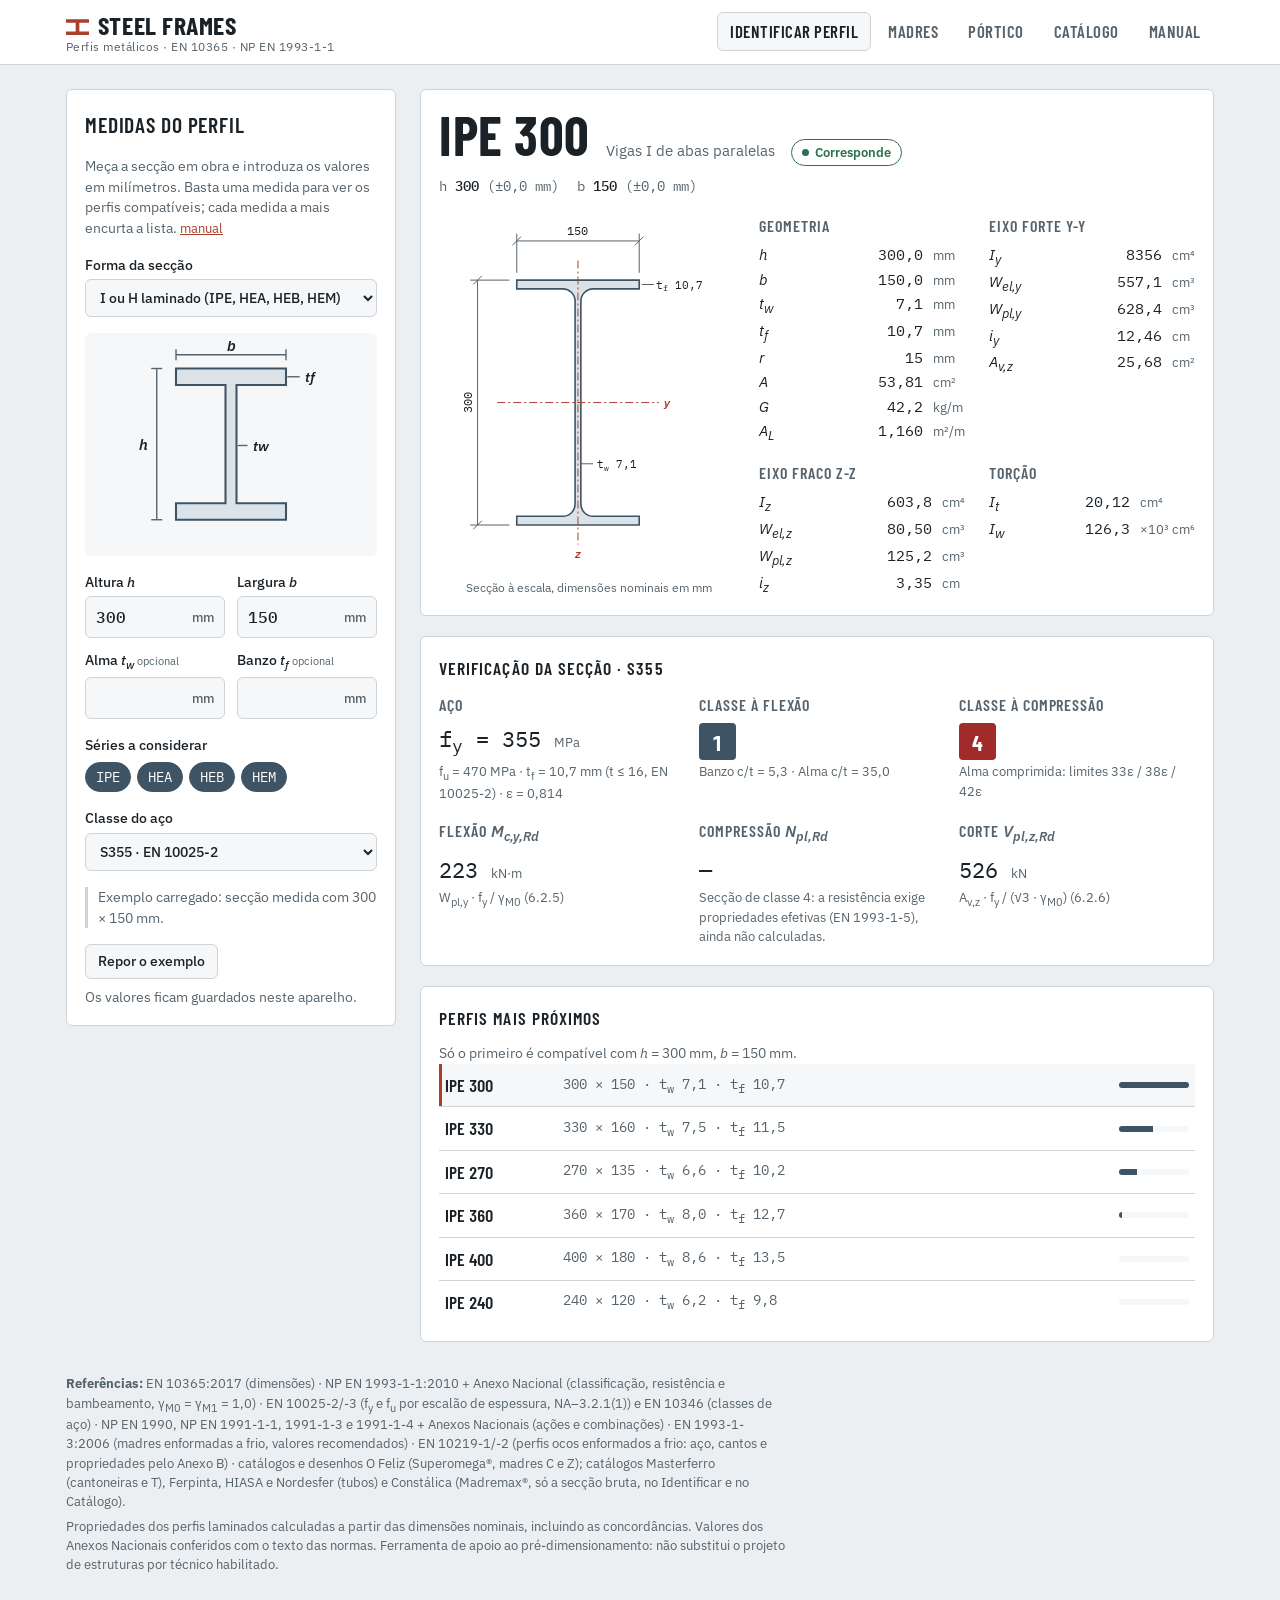
==== commit 3fc15f1b: "Madremax (Constálica) no Identificar e no Catálogo, só com a secção bruta - ferramentas/dados_madrem" ====
--- a/index.html
+++ b/index.html
@@ -469,7 +469,7 @@
         <select id="in-forma" name="forma">
           <option value="I" selected>I ou H laminado (IPE, HEA, HEB, HEM)</option>
           <option value="U">U laminado (UPN, UPE)</option>
-          <option value="omega">Ómega enformado a frio (Superomega®, O Feliz)</option>
+          <option value="omega">Ómega enformado a frio (Superomega® O Feliz, Madremax® Constálica)</option>
           <option value="C">C enformado a frio (O Feliz)</option>
           <option value="Z">Z enformado a frio (O Feliz)</option>
           <option value="Liguais">Cantoneira de abas iguais (L, EN 10056-1)</option>
@@ -1020,6 +1020,7 @@
       </ul>
       <h3>O que a app calcula</h3>
       <p>As propriedades dos laminados calculam-se a partir das dimensões nominais, incluindo as concordâncias (A, I, W<sub>el</sub>, W<sub>pl</sub>, i, I<sub>t</sub>, I<sub>w</sub>), e conferem-se com os catálogos. Seguem-se a classe da secção (Quadro 5.2 da NP EN 1993-1-1) e as resistências da secção (6.2): N<sub>pl,Rd</sub>, M<sub>c,Rd</sub> e V<sub>pl,Rd</sub>. Nos enformados a frio (Superomega®, C e Z da O Feliz) usam-se as propriedades efetivas do fabricante, que já descontam a encurvadura local das paredes finas.</p>
+      <p><b>Madremax® (Constálica).</b> As nove secções em ómega do catálogo (de 50×1,5 a 300×3,0, aço S350GD) entram na forma <i>Ómega</i>, ao lado do Superomega®, para identificar madres existentes. Meça a altura total H e a largura total nas pontas das abas (a cota b<sub>3</sub> do catálogo); a designação não é a altura (o Madremax 300 tem H = 279 mm e b<sub>3</sub> = 311 mm). A app mostra as propriedades que o fabricante dá, que são <b>só da secção bruta</b>, incluindo as das disposições com duas madres (encaixadas e costas com costas), mas não calcula resistências: nas paredes finas a secção efetiva é menor e a bruta sobrestima a resistência. Por isso as Madremax não entram no separador Madres; para as verificar, é preciso pedir à Constálica as propriedades efetivas.</p>
       <p><b>Tubos (perfis ocos enformados a frio, EN 10219).</b> Redondos (CHS), quadrados (SHS) e retangulares (RHS) da gama da Ferpinta, com os tamanhos que só a HIASA ou a Nordesfer têm (por exemplo, o 65 × 65 da HIASA). Cada tubo diz se é da <b>série normalizada</b> (tamanho e espessura do Anexo C da EN 10219-2), se só o tamanho é da série, ou se é só <b>gama de fabricante</b> (por exemplo, 110 × 110, 125 × 125, 130 × 130, 175 × 175 e 150 × 130). As propriedades calculam-se pelas fórmulas do Anexo B da EN 10219-2, com os cantos de cálculo da norma: raio exterior 2,0 t, 2,5 t ou 3,0 t e interior 1,0 t, 1,5 t ou 2,0 t, para t ≤ 6 mm, ≤ 10 mm e acima (é o meio dos intervalos do catálogo da Ferpinta). Aço S235H, S275H ou S355H (EN 10219-1; os sub-graus JRH, J0H, J2H e K2H só mudam a tenacidade), com f<sub>u</sub> mais alto abaixo de 3 mm. A verificação dá a classe (paredes com c = lado − 3t; nos redondos, d/t com ε²), N<sub>pl,Rd</sub> à tração e à compressão, M<sub>c,Rd</sub> e V<sub>pl,Rd</sub>, sem encurvadura, torção nem interação de esforços.</p>
       <p><b>Cantoneiras e perfis T.</b> As séries são as da gama da Masterferro (cantoneiras de abas iguais e desiguais e T de abas iguais), com os raios de concordância da EN 10056-1 e da EN 10055; nas poucas secções fora da lista da norma, usa-se o raio da mesma aba ou um raio estimado, e a app assinala-o. As propriedades vêm da integração do contorno real: A, G, I, W<sub>el</sub> e i nos eixos y-y e z-z e, nas cantoneiras, os eixos principais (I<sub>u</sub>, I<sub>v</sub>, i<sub>u</sub>, i<sub>v</sub>, W<sub>el,u</sub>, W<sub>el,v</sub> e tg α). Nos T, a forma do banzo e da alma inclinados foi ajustada aos valores publicados. A verificação, nesta primeira versão, dá a classe à compressão (nas cantoneiras, abas em consola e a linha própria das cantoneiras do Quadro 5.2: h/t ≤ 15ε e (b + h)/2t ≤ 11,5ε; nos T, banzo e alma em consola) e N<sub>pl,Rd</sub> à tração e à compressão da secção. Não inclui a flexão, a encurvadura (numa cantoneira isolada, em torno de v-v) nem a resistência da secção útil à tração, que depende da furação e, nas cantoneiras ligadas por uma só aba, da NP EN 1993-1-8, 3.10.3.</p>
     </article>
@@ -1350,7 +1351,7 @@
 </main>
 
 <footer class="rodape">
-  <p><strong>Referências:</strong> EN 10365:2017 (dimensões) · NP EN 1993-1-1:2010 + Anexo Nacional (classificação, resistência e bambeamento, γ<sub>M0</sub> = γ<sub>M1</sub> = 1,0) · EN 10025-2/-3 (f<sub>y</sub> e f<sub>u</sub> por escalão de espessura, NA–3.2.1(1)) e EN 10346 (classes de aço) · NP EN 1990, NP EN 1991-1-1, 1991-1-3 e 1991-1-4 + Anexos Nacionais (ações e combinações) · EN 1993-1-3:2006 (madres enformadas a frio, valores recomendados) · EN 10219-1/-2 (perfis ocos enformados a frio: aço, cantos e propriedades pelo Anexo B) · catálogos e desenhos O Feliz (Superomega®, madres C e Z); catálogos Masterferro (cantoneiras e T) e Ferpinta, HIASA e Nordesfer (tubos).</p>
+  <p><strong>Referências:</strong> EN 10365:2017 (dimensões) · NP EN 1993-1-1:2010 + Anexo Nacional (classificação, resistência e bambeamento, γ<sub>M0</sub> = γ<sub>M1</sub> = 1,0) · EN 10025-2/-3 (f<sub>y</sub> e f<sub>u</sub> por escalão de espessura, NA–3.2.1(1)) e EN 10346 (classes de aço) · NP EN 1990, NP EN 1991-1-1, 1991-1-3 e 1991-1-4 + Anexos Nacionais (ações e combinações) · EN 1993-1-3:2006 (madres enformadas a frio, valores recomendados) · EN 10219-1/-2 (perfis ocos enformados a frio: aço, cantos e propriedades pelo Anexo B) · catálogos e desenhos O Feliz (Superomega®, madres C e Z); catálogos Masterferro (cantoneiras e T), Ferpinta, HIASA e Nordesfer (tubos) e Constálica (Madremax®, só a secção bruta, no Identificar e no Catálogo).</p>
   <p>Propriedades dos perfis laminados calculadas a partir das dimensões nominais, incluindo as concordâncias. Valores dos Anexos Nacionais conferidos com o texto das normas. Ferramenta de apoio ao pré-dimensionamento: não substitui o projeto de estruturas por técnico habilitado.</p>
 </footer>
 
@@ -1705,6 +1706,38 @@
 </script>
 <script>
 /*
+ * Madres Madremax® da Constálica (ómega com abas dobradas em V), aço S350GD + Z275 (EN 10346).
+ * Ficheiro gerado por ferramentas/dados_madremax.py a partir do catálogo MKC002_0219 (docs/catalogos/, fora do git).
+ * Não editar à mão.
+ *
+ * Propriedades da SECÇÃO BRUTA, tal como o catálogo as dá (sem efeitos de encurvadura local): por isso as Madremax
+ * entram só no Identificar e no Catálogo, e não no dimensionamento das madres.
+ * Dimensões (mm): H altura total, h1 altura dos furos da alma, b1 largura do topo, b2 entre as linhas de furação das
+ * abas, b3 largura total nas pontas das abas, t espessura nominal (com o zinco), y1 centro de gravidade à base.
+ * G (kg/m), A (cm²), desenv (desenvolvimento, mm), Iy, Iz (cm⁴), Wy, Wz (mínimos, cm³), iy, iz (cm).
+ * Eixo y-y horizontal (flexão sob a carga da cobertura), z-z vertical.
+ * duplas: disposições do catálogo com duas madres, encaixadas (zona de sobreposição) e costas com costas.
+ */
+var MADREMAX = {
+  fabricante: "Constálica",
+  aco: "S350GD",
+  seccoes: [
+    {"nome":"Madremax 50×1,5","serie":50,"H":54,"h1":25,"b1":36.5,"b2":100,"b3":130.8,"t":1.5,"y1":28.7,"G":2.43,"A":3.07,"desenv":207,"Iy":13.7,"Wy":4.8,"iy":2.11,"Iz":37.63,"Wz":5.75,"iz":3.5,"furo":"Ø12×14","parafuso":"M10","duplas":{"encaixada":{"H":55.5,"t":3,"y1":28.7,"G":4.86,"A":6.14,"Iy":27.4,"Wy":9.6,"iy":2.11,"Iz":75.25,"Wz":11.5,"iz":3.5},"costas":{"H":108,"t":1.5,"y1":54,"G":4.86,"A":6.14,"Iy":64.61,"Wy":11.96,"iy":3.34,"Iz":75.25,"Wz":11.5,"iz":3.5}}},
+    {"nome":"Madremax 100×1,5","serie":100,"H":100,"h1":50,"b1":33.3,"b2":100,"b3":130.3,"t":1.5,"y1":52.6,"G":3.45,"A":4.41,"desenv":295,"Iy":59.5,"Wy":11.3,"iy":3.67,"Iz":47.55,"Wz":7.3,"iz":3.28,"furo":"Ø12×14","parafuso":"M10","duplas":{"encaixada":{"H":101.5,"t":3,"y1":52.6,"G":6.9,"A":8.82,"Iy":119,"Wy":22.6,"iy":3.67,"Iz":95.1,"Wz":14.6,"iz":3.28},"costas":{"H":200,"t":1.5,"y1":100,"G":6.9,"A":8.82,"Iy":307.64,"Wy":30.76,"iy":5.91,"Iz":95.1,"Wz":14.6,"iz":3.28}}},
+    {"nome":"Madremax 150×1,5","serie":150,"H":145.5,"h1":75,"b1":45.2,"b2":150,"b3":183,"t":1.5,"y1":72,"G":4.84,"A":6.25,"desenv":414,"Iy":178.6,"Wy":24.8,"iy":5.35,"Iz":157.17,"Wz":17.18,"iz":5.01,"furo":"Ø12×14","parafuso":"M10","duplas":{"encaixada":{"H":147,"t":3,"y1":72,"G":9.68,"A":12.5,"Iy":357.2,"Wy":49.6,"iy":5.35,"Iz":314.33,"Wz":34.35,"iz":5.01},"costas":{"H":291,"t":1.5,"y1":145.5,"G":9.68,"A":12.5,"Iy":957.52,"Wy":65.81,"iy":8.75,"Iz":314.33,"Wz":34.35,"iz":5.01}}},
+    {"nome":"Madremax 200×1,5","serie":200,"H":188.6,"h1":95.4,"b1":59.6,"b2":200,"b3":241.2,"t":1.5,"y1":94.9,"G":6.27,"A":7.91,"desenv":535,"Iy":373.4,"Wy":39.4,"iy":6.87,"Iz":345.09,"Wz":28.62,"iz":6.61,"furo":"Ø12×14","parafuso":"M10","duplas":{"encaixada":{"H":190.1,"t":3,"y1":94.9,"G":12.54,"A":15.82,"Iy":746.8,"Wy":78.8,"iy":6.87,"Iz":690.17,"Wz":57.23,"iz":6.61},"costas":{"H":377.2,"t":1.5,"y1":188.6,"G":12.54,"A":15.82,"Iy":2087.51,"Wy":110.68,"iy":11.49,"Iz":690.17,"Wz":57.23,"iz":6.61}}},
+    {"nome":"Madremax 200×2,0","serie":200,"H":189.1,"h1":95.7,"b1":59.8,"b2":200,"b3":241.2,"t":2,"y1":96.4,"G":8.36,"A":10.54,"desenv":535,"Iy":479.2,"Wy":49.7,"iy":6.74,"Iz":448.2,"Wz":37.2,"iz":6.52,"furo":"Ø12×14","parafuso":"M10","duplas":{"encaixada":{"H":191.1,"t":4,"y1":96.4,"G":16.72,"A":21.09,"Iy":958.5,"Wy":99.4,"iy":6.74,"Iz":896.4,"Wz":74.3,"iz":6.52},"costas":{"H":378.2,"t":2,"y1":188.1,"G":16.72,"A":21.09,"Iy":2731.9,"Wy":145.2,"iy":11.38,"Iz":896.4,"Wz":74.3,"iz":6.52}}},
+    {"nome":"Madremax 250×2,0","serie":250,"H":225.9,"h1":125.6,"b1":60,"b2":250,"b3":288.9,"t":2,"y1":109.2,"G":9.73,"A":12.39,"desenv":620,"Iy":818.5,"Wy":71.3,"iy":8.13,"Iz":827.79,"Wz":57.32,"iz":8.17,"furo":"Ø12×14","parafuso":"M10","duplas":{"encaixada":{"H":227.9,"t":4,"y1":109.2,"G":19.46,"A":24.78,"Iy":1637,"Wy":142.6,"iy":8.13,"Iz":1655.58,"Wz":114.63,"iz":8.17},"costas":{"H":451.8,"t":2,"y1":225.9,"G":19.46,"A":24.78,"Iy":4809.53,"Wy":212.91,"iy":13.93,"Iz":1655.58,"Wz":114.63,"iz":8.17}}},
+    {"nome":"Madremax 250×2,5","serie":250,"H":226.4,"h1":126,"b1":60.1,"b2":250,"b3":288.9,"t":2.5,"y1":112.8,"G":12.16,"A":15.38,"desenv":620,"Iy":965.5,"Wy":85.6,"iy":7.92,"Iz":1018,"Wz":70.5,"iz":8.14,"furo":"Ø12×14","parafuso":"M10","duplas":{"encaixada":{"H":228.9,"t":5,"y1":112.8,"G":24.32,"A":30.76,"Iy":1930.9,"Wy":171.2,"iy":7.92,"Iz":2035.9,"Wz":141,"iz":8.14},"costas":{"H":452.8,"t":2.5,"y1":225.1,"G":24.32,"A":30.76,"Iy":5928,"Wy":263.3,"iy":13.88,"Iz":2035.9,"Wz":141,"iz":8.14}}},
+    {"nome":"Madremax 300×2,5","serie":300,"H":279.2,"h1":123.8,"b1":62,"b2":250,"b3":311.3,"t":2.5,"y1":139.3,"G":14.6,"A":18.43,"desenv":745,"Iy":1784.6,"Wy":128.1,"iy":9.84,"Iz":1353.87,"Wz":86.98,"iz":8.57,"furo":"Ø14","parafuso":"M10/12","duplas":{"encaixada":{"H":281.7,"t":5,"y1":139.3,"G":29.2,"A":36.86,"Iy":3569.2,"Wy":256.2,"iy":9.84,"Iz":2707.74,"Wz":173.96,"iz":8.57},"costas":{"H":558.4,"t":2.5,"y1":279.2,"G":29.2,"A":36.86,"Iy":10378.09,"Wy":371.71,"iy":16.78,"Iz":2707.74,"Wz":173.96,"iz":8.57}}},
+    {"nome":"Madremax 300×3,0","serie":300,"H":279.7,"h1":124,"b1":62.2,"b2":250,"b3":311.8,"t":3,"y1":143.1,"G":17.52,"A":22.24,"desenv":745,"Iy":2086.5,"Wy":145.8,"iy":9.69,"Iz":1587,"Wz":102.7,"iz":8.45,"furo":"Ø14","parafuso":"M10/12","duplas":{"encaixada":{"H":282.4,"t":6,"y1":143.1,"G":35.04,"A":44.48,"Iy":4172.9,"Wy":291.6,"iy":9.69,"Iz":3174,"Wz":205.4,"iz":8.45},"costas":{"H":558.8,"t":3,"y1":277.9,"G":35.04,"A":44.48,"Iy":12255,"Wy":441,"iy":16.6,"Iz":3174,"Wz":205.4,"iz":8.45}}}
+  ]
+};
+
+if (typeof module !== "undefined") module.exports = MADREMAX;
+</script>
+<script>
+/*
  * Propriedades de secções laminadas (I/H, U, cantoneiras e T) e de perfis ocos (EN 10219), e verificações base do
  * Eurocódigo 3.
  * Unidades internas: mm, N. Os resultados são devolvidos nas unidades dos catálogos
@@ -3883,7 +3916,7 @@
 <script>
 /*
  * Interface: identificação de perfis por medidas e catálogo.
- * Depende de perfis.js, perfis-u.js, perfis-lt.js, perfis-tubulares.js, seccao.js e enformados.js.
+ * Depende de perfis.js, perfis-u.js, perfis-lt.js, perfis-tubulares.js, madremax.js, seccao.js e enformados.js.
  */
 (function () {
   var FAMILIAS = Object.keys(PERFIS);
@@ -4025,6 +4058,10 @@
       Enformados.seccoes(FORMAS[f].familia).forEach(function (s) {
         l.push({ tipo: "enf", forma: f, familia: FORMAS[f].familia, nome: s.nome, perfil: s, G: s.G, dims: { h: s.h, b: s.b, t: s.t, a: s.a || undefined }, esp: [s.t] });
       });
+      // Madremax (Constálica): também ómega; b é a largura total nas pontas das abas (b3 do catálogo).
+      if (f === "omega" && typeof MADREMAX !== "undefined") MADREMAX.seccoes.forEach(function (m) {
+        l.push({ tipo: "madremax", forma: f, familia: "Madremax", nome: m.nome, perfil: m, G: m.G, dims: { h: m.H, b: m.b3, t: m.t }, esp: [m.t] });
+      });
     });
     TODOS_LT.forEach(function (p) {
       if (forma !== p.familia && !todas) return;
@@ -4110,7 +4147,8 @@
       if (m[k.nome]) return;
       var vals = [];
       compat.forEach(function (x) { [].concat(x.r.restantes[k.nome]).forEach(function (v) { if (v && vals.indexOf(v) < 0) vals.push(v); }); });
-      if (vals.length < 2) return;
+      // Uma medida cujos valores cabem todos na tolerância de medição não distingue os candidatos.
+      if (vals.length < 2 || Math.max.apply(null, vals) - Math.min.apply(null, vals) <= tolerancia(Math.min.apply(null, vals), k.esp)) return;
       if (!melhor || (k.principal && !melhor.k.principal) || (k.principal === melhor.k.principal && vals.length > melhor.vals.length)) melhor = { k: k, vals: vals };
     });
     compat.forEach(function (x) {
@@ -4150,7 +4188,7 @@
   }
   var NOTAS_FORMA = {
     U: "UPN (banzos inclinados, t<sub>f</sub> medida a meio do banzo) e UPE (banzos paralelos), da EN 10365. A C enformada a frio, com reforços nas pontas dos banzos, é outra série.",
-    omega: "Meça a altura total h e a largura total b, nas pontas das abas inferiores.",
+    omega: "Meça a altura total h e a largura total b, nas pontas das abas inferiores. Séries: Superomega® (O Feliz) e Madremax® (Constálica; no catálogo, b é a cota b3).",
     C: "Meça a largura b do banzo e a altura a do reforço por fora. As madres C e Z da O Feliz têm as mesmas dimensões: é a forma que distingue as duas séries.",
     Liguais: "Meça a aba a por fora, do dorso à ponta, e a espessura t perto da ponta. Gama da Masterferro (aço S275JR), com os raios da EN 10056-1.",
     Ldesiguais: "As abas podem ser introduzidas por qualquer ordem. Gama da Masterferro (aço S275JR), com os raios da EN 10056-1.",
@@ -4610,6 +4648,55 @@
       "</section>";
   }
 
+  // ----- Madremax® (Constálica): só a secção bruta do catálogo -----
+  // Esquema da linha média com as cotas do catálogo: abas de ±b3/2 até ao pé da alma, simétrico da linha de furação
+  // (b2/2) em relação à ponta; topo com a largura b1. O catálogo não dá os raios nem a dobra em V das abas.
+  function desenhoMadremax(m) {
+    var B = m.b3, H = m.H, M = Math.max(B, H), fs = M * 0.05, tr = fs * 0.35, xp = m.b2 / 2 - (m.b3 - m.b2) / 2;
+    var y0 = H / 2 - m.t / 2, y1 = -H / 2 + m.t / 2, esp = Math.max(m.t, M * 0.012);
+    var pts = [[-B / 2, y0], [-xp, y0], [-m.b1 / 2, y1], [m.b1 / 2, y1], [xp, y0], [B / 2, y0]];
+    var d = pts.map(function (q, i) { return (i ? "L" : "M") + q[0].toFixed(2) + " " + q[1].toFixed(2); }).join("");
+    var cb = H / 2 + M * 0.16, ch = -B / 2 - M * 0.16;
+    function traco(x, y) { return "M" + (x - tr) + " " + (y + tr) + "L" + (x + tr) + " " + (y - tr); }
+    var cotas = "M" + (-B / 2) + " " + (H / 2 + M * 0.03) + "V" + (cb + M * 0.03) + "M" + (B / 2) + " " + (H / 2 + M * 0.03) + "V" + (cb + M * 0.03) +
+      "M" + (-B / 2) + " " + cb + "H" + (B / 2) + "M" + (-m.b1 / 2 - M * 0.03) + " " + (-H / 2) + "H" + (ch - M * 0.03) + "M" + (-B / 2 - M * 0.03) + " " + (H / 2) + "H" + (ch - M * 0.03) +
+      "M" + ch + " " + (-H / 2) + "V" + (H / 2) + traco(-B / 2, cb) + traco(B / 2, cb) + traco(ch, -H / 2) + traco(ch, H / 2);
+    var furos = [-m.b2 / 2, m.b2 / 2].map(function (x) { return "M" + x + " " + (y0 - M * 0.05) + "V" + (y0 + M * 0.05); }).join("");
+    var vb = [-B / 2 - M * 0.27, -H / 2 - M * 0.08, B + M * 0.35, H + M * 0.36];
+    return '<svg viewBox="' + vb.map(function (v) { return v.toFixed(2); }).join(" ") + '" role="img" aria-label="Secção ' + m.nome + ', esquema à escala">' +
+      '<path class="sec-fino" stroke-width="' + esp.toFixed(2) + '" d="' + d + '"/><path class="sec-eixo" d="' + furos + '"/><path class="sec-cota" d="' + cotas + '"/>' +
+      '<text class="sec-txt" x="0" y="' + (cb + fs * 1.1).toFixed(2) + '" font-size="' + fs.toFixed(2) + '" text-anchor="middle">' + fmt(B, B % 1 ? 1 : 0) + "</text>" +
+      '<text class="sec-txt" font-size="' + fs.toFixed(2) + '" text-anchor="middle" transform="translate(' + (ch - fs * 0.45).toFixed(2) + ' 0) rotate(-90)">' + fmt(H, H % 1 ? 1 : 0) + "</text></svg>";
+  }
+
+  function blocoPropriedadesMadremax(m) {
+    var e = m.duplas.encaixada, c = m.duplas.costas;
+    return '<div class="grupos-props">' +
+      '<div class="grupo-props"><h3>Geometria</h3><dl class="lista-props">' +
+        linhaProp("H", m.H, "mm", 1) + linhaProp("b<sub>1</sub>", m.b1, "mm", 1) + linhaProp("b<sub>2</sub>", m.b2, "mm", 1) + linhaProp("b<sub>3</sub>", m.b3, "mm", 1) +
+        linhaProp("h<sub>1</sub>", m.h1, "mm", 1) + linhaProp("t", m.t, "mm", 1) + linhaProp("y<sub>1</sub>", m.y1, "mm", 1) +
+        linhaProp("A", m.A, "cm²") + linhaProp("G", m.G, "kg/m", 2) + linhaProp("desenv.", m.desenv, "mm", 0) + "</dl></div>" +
+      '<div class="grupo-props"><h3>Secção bruta y-y</h3><dl class="lista-props">' +
+        linhaProp("I<sub>y</sub>", m.Iy, "cm⁴") + linhaProp("W<sub>y,min</sub>", m.Wy, "cm³") + linhaProp("i<sub>y</sub>", m.iy, "cm") + "</dl></div>" +
+      '<div class="grupo-props"><h3>Secção bruta z-z</h3><dl class="lista-props">' +
+        linhaProp("I<sub>z</sub>", m.Iz, "cm⁴") + linhaProp("W<sub>z,min</sub>", m.Wz, "cm³") + linhaProp("i<sub>z</sub>", m.iz, "cm") + "</dl></div>" +
+      '<div class="grupo-props"><h3>Duas madres (catálogo)</h3><dl class="lista-props">' +
+        linhaProp("I<sub>y</sub> encaix.", e.Iy, "cm⁴") + linhaProp("W<sub>y</sub> encaix.", e.Wy, "cm³") +
+        linhaProp("H costas", c.H, "mm", 1) + linhaProp("I<sub>y</sub> costas", c.Iy, "cm⁴") + linhaProp("W<sub>y</sub> costas", c.Wy, "cm³") + "</dl></div>" +
+      "</div>";
+  }
+
+  function blocoEC3Madremax(m) {
+    return '<section class="cartao"><h2>Resistência da secção · ' + MADREMAX.aco + "</h2>" +
+      '<div class="ec3">' +
+        '<div class="ec3-item"><h3>Aço</h3><div class="valor-grande">f<sub>yb</sub> = 350 <small>MPa</small></div><p>S350GD + Z275 (EN 10346); t = ' + fmt(m.t, 1) +
+          " mm nominal, com o zinco · furação " + m.furo + " para parafusos " + m.parafuso + " 8.8, a cada 50 mm</p></div>" +
+        '<div class="ec3-item"><h3>Resistências</h3><div class="valor-grande">—</div><p>Não calculadas: o fabricante só dá a secção bruta. Nas paredes finas, a secção efetiva (EN 1993-1-3, 5.5, e EN 1993-1-5) é menor, por isso a bruta sobrestima N<sub>c,Rd</sub> e M<sub>c,Rd</sub>.</p></div>' +
+      "</div>" +
+      '<p class="nota">As Madremax não entram no separador Madres. Para as verificar, peça à Constálica as propriedades efetivas ou os valores de cálculo das madres (com as sobreposições encaixadas).</p>' +
+      "</section>";
+  }
+
   // ----- Resultado: candidatos e perfil escolhido -----
   function descricaoMedidas(forma, m) {
     return FORMAS[forma].campos.filter(function (k) { return m[k.nome]; }).map(function (k) {
@@ -4621,6 +4708,7 @@
     var p = c.perfil, d = c.dims;
     if (c.tipo === "I" || c.tipo === "U") return fmt(d.h, 0) + " × " + fmt(d.b, 0) + " · t<sub>w</sub> " + fmt(d.tw, 1) + " · t<sub>f</sub> " + fmt(d.tf, 1);
     if (c.tipo === "enf") return fmt(d.h, 0) + " × " + fmt(d.b, 0) + (d.a ? " · a " + fmt(d.a, 0) : "") + " · t " + fmt(d.t, 1) + " · " + fmt(c.G, 2) + " kg/m";
+    if (c.tipo === "madremax") return fmt(d.h, d.h % 1 ? 1 : 0) + " × " + fmt(d.b, d.b % 1 ? 1 : 0) + " · t " + fmt(d.t, 1) + " · " + fmt(c.G, 2) + " kg/m · Constálica, só bruta";
     if (c.tipo === "tubo") return fmt(c.G, 2) + " kg/m · " + serieTubo(p, true);
     return fmt(c.G, 2) + " kg/m" + (p.origem === "EN" ? "" : " · fora da " + PERFIS_LT[p.familia].norma);
   }
@@ -4671,6 +4759,10 @@
       descricao = Enformados.FAMILIAS[c.familia].descricao; figura = desenhoEnformado(c.familia, p);
       props = blocoPropriedadesEnformado(c.familia, p, aco); ec3 = blocoEC3Enformado(c.familia, p, aco);
       legenda = "Secção à escala (linha média), dimensões nominais em mm";
+    } else if (c.tipo === "madremax") {
+      descricao = "Madremax® (ómega) · Constálica · S350GD + Z275 · propriedades da secção bruta (catálogo)";
+      figura = desenhoMadremax(p); props = blocoPropriedadesMadremax(p); ec3 = blocoEC3Madremax(p);
+      legenda = "Esquema à escala das cotas do catálogo (linha média); forma das abas e dos cantos aproximada";
     } else if (c.tipo === "tubo") {
       var pt = Seccao.propriedadesTubo(p), at = acoTubo(estado.aco);
       descricao = PERFIS_TUBULARES[p.forma].descricao + " · EN 10219 · " + serieTubo(p, false);
@@ -4717,6 +4809,21 @@
   // ----- Catálogo -----
   // Tabela das madres O Feliz: valores do fabricante, sem cálculo (W efetivos em S350GD).
   var FAMILIAS_OFELIZ = ["Superomega", "C", "Z"];
+
+  // Madremax: valores do catálogo da Constálica (secção bruta).
+  function renderCatalogoMadremax() {
+    $("catalogo-desc").innerHTML = "Madremax® (ómega) · Constálica · S350GD + Z275 · propriedades da <b>secção bruta</b> do catálogo · não entram no dimensionamento das madres";
+    var colunas = [["Secção", ""], ["H", "mm"], ["b<sub>1</sub>", "mm"], ["b<sub>2</sub>", "mm"], ["b<sub>3</sub>", "mm"], ["t", "mm"], ["G", "kg/m"], ["A", "cm²"],
+      ["I<sub>y</sub>", "cm⁴"], ["W<sub>y,min</sub>", "cm³"], ["i<sub>y</sub>", "cm"], ["I<sub>z</sub>", "cm⁴"], ["W<sub>z,min</sub>", "cm³"], ["i<sub>z</sub>", "cm"],
+      ["I<sub>y</sub> costas", "cm⁴"], ["Parafuso", ""]];
+    var cab = "<thead><tr>" + colunas.map(function (c) { return '<th scope="col">' + c[0] + (c[1] ? '<span class="un">' + c[1] + "</span>" : "") + "</th>"; }).join("") + "</tr></thead>";
+    var corpo = MADREMAX.seccoes.map(function (m) {
+      var v = [fmt(m.H, 1), fmt(m.b1, 1), fmt(m.b2, 1), fmt(m.b3, 1), fmt(m.t, 1), fmt(m.G, 2), fmt(m.A, 2), fmt(m.Iy), fmt(m.Wy), fmt(m.iy, 2),
+        fmt(m.Iz), fmt(m.Wz), fmt(m.iz, 2), fmt(m.duplas.costas.Iy), m.parafuso];
+      return '<tr data-nome="' + m.nome + '" data-familia="Madremax" tabindex="0"><td>' + m.nome + "</td><td>" + v.join("</td><td>") + "</td></tr>";
+    }).join("");
+    $("tabela-catalogo").innerHTML = cab + "<tbody>" + corpo + "</tbody>";
+  }
   function renderCatalogoOFeliz(fam) {
     var so = fam === "Superomega";
     $("catalogo-desc").innerHTML = Enformados.FAMILIAS[fam].descricao + " · propriedades do fabricante, com a espessura de cálculo t<sub>eff</sub>" +
@@ -4806,6 +4913,7 @@
     if (FAMILIAS_U.indexOf(fam) >= 0) { renderCatalogoU(fam); return; }
     if (FAMILIAS_LT.indexOf(fam) >= 0) { renderCatalogoLT(fam); return; }
     if (FAMILIAS_TUBOS.indexOf(fam) >= 0) { renderCatalogoTubos(fam); return; }
+    if (fam === "Madremax") { renderCatalogoMadremax(); return; }
     var ofeliz = FAMILIAS_OFELIZ.indexOf(fam) >= 0;
     if (ofeliz) { renderCatalogoOFeliz(fam); return; }
     $("catalogo-desc").textContent = fam + " · " + PERFIS[fam].descricao + " · dimensões segundo a EN 10365:2017";
@@ -4839,6 +4947,10 @@
       if (!q) return;
       forma = familia === "Superomega" ? "omega" : familia;
       valores = { h: v(q.h), b: v(q.b), t: v(q.t), a: q.a ? v(q.a) : undefined };
+    } else if (familia === "Madremax") {
+      q = MADREMAX.seccoes.filter(function (x) { return x.nome === nome; })[0];
+      if (!q) return;
+      forma = "omega"; valores = { h: v(q.H), b: v(q.b3), t: v(q.t) };
     } else if (FAMILIAS_LT.indexOf(familia) >= 0) {
       q = TODOS_LT.filter(function (x) { return x.nome === nome; })[0];
       if (!q) return;
@@ -4900,7 +5012,7 @@
     $("fichas-familias").innerHTML = FAMILIAS.map(function (f) {
       return '<label class="ficha"><input type="checkbox" value="' + f + '" checked>' + f + "</label>";
     }).join("");
-    $("fichas-catalogo").innerHTML = FAMILIAS.concat(FAMILIAS_U, FAMILIAS_OFELIZ, FAMILIAS_LT, FAMILIAS_TUBOS).map(function (f) {
+    $("fichas-catalogo").innerHTML = FAMILIAS.concat(FAMILIAS_U, FAMILIAS_OFELIZ, ["Madremax"], FAMILIAS_LT, FAMILIAS_TUBOS).map(function (f) {
       return '<label class="ficha"><input type="radio" name="familia-catalogo" value="' + f + '"' + (f === estado.familiaCatalogo ? " checked" : "") + ">" + (ROTULOS_CATALOGO[f] || f) + "</label>";
     }).join("");
     atualizarForma("I", estado.aco);
